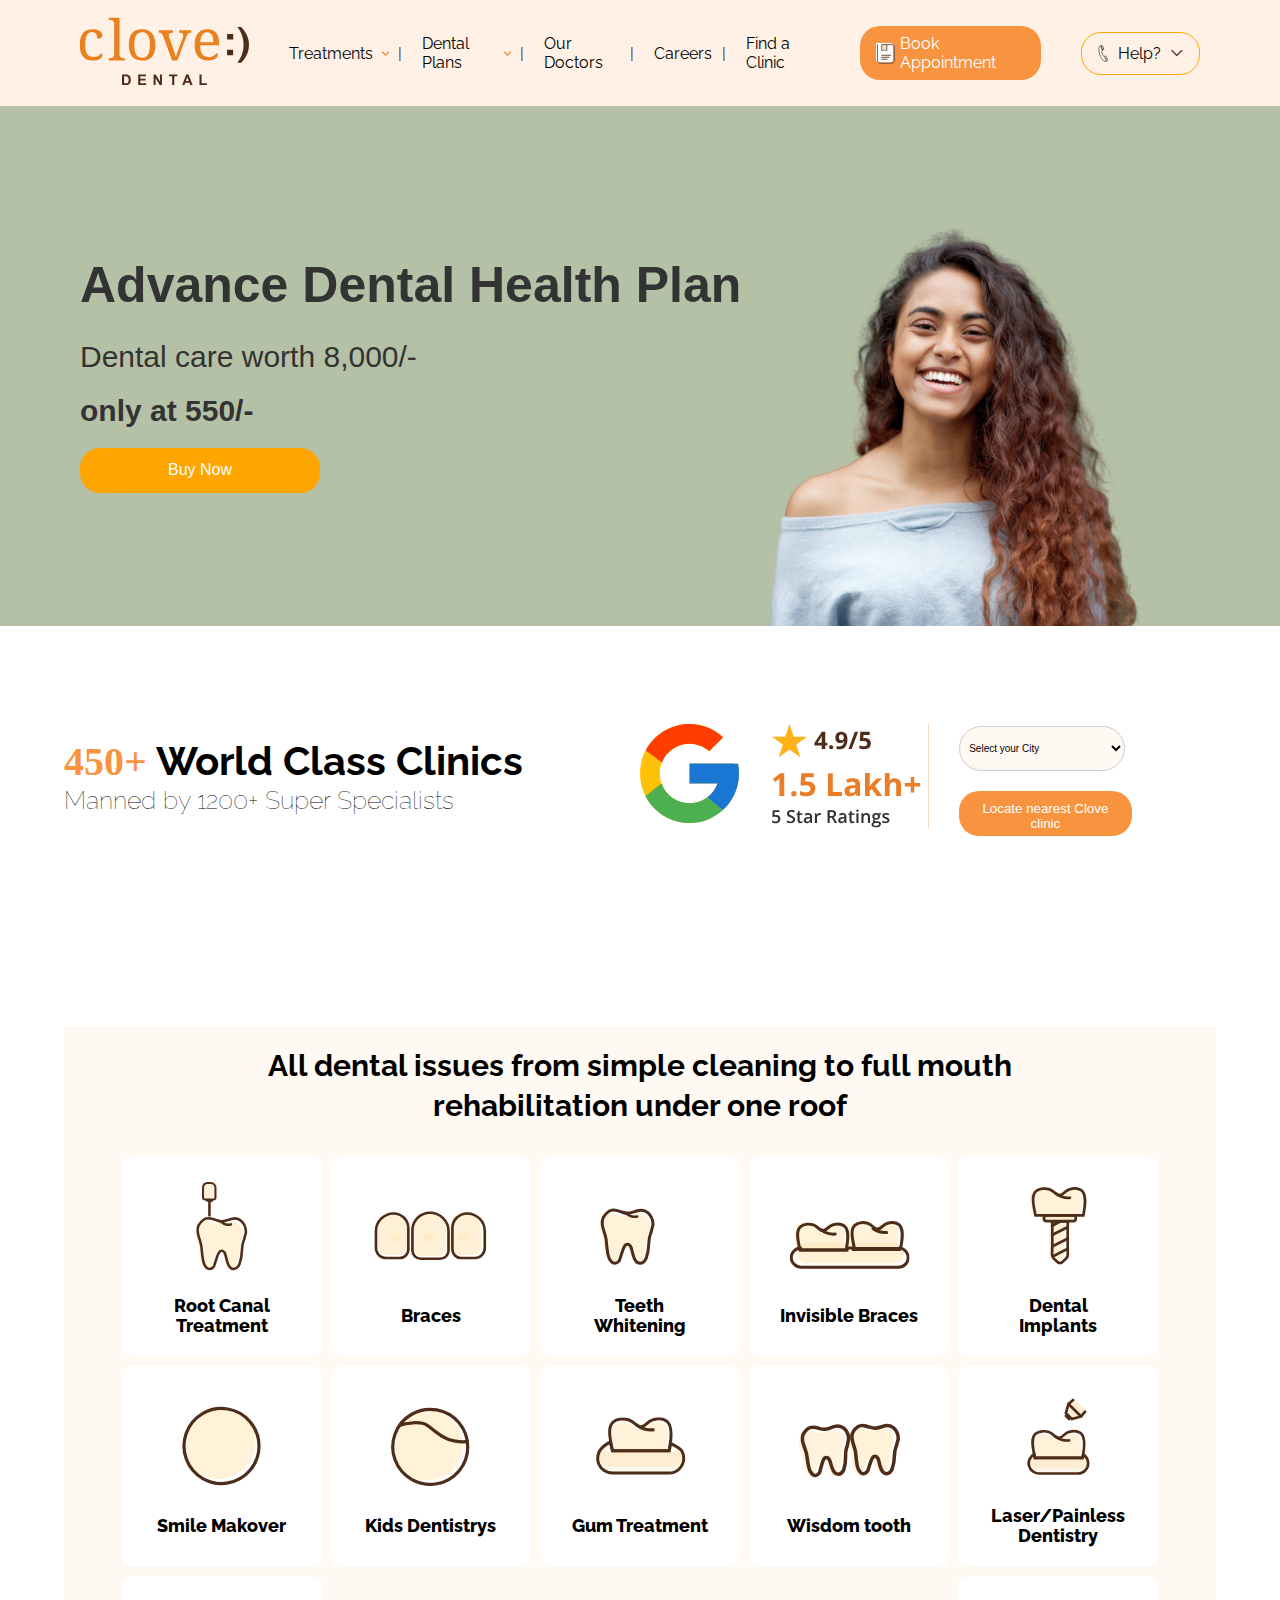
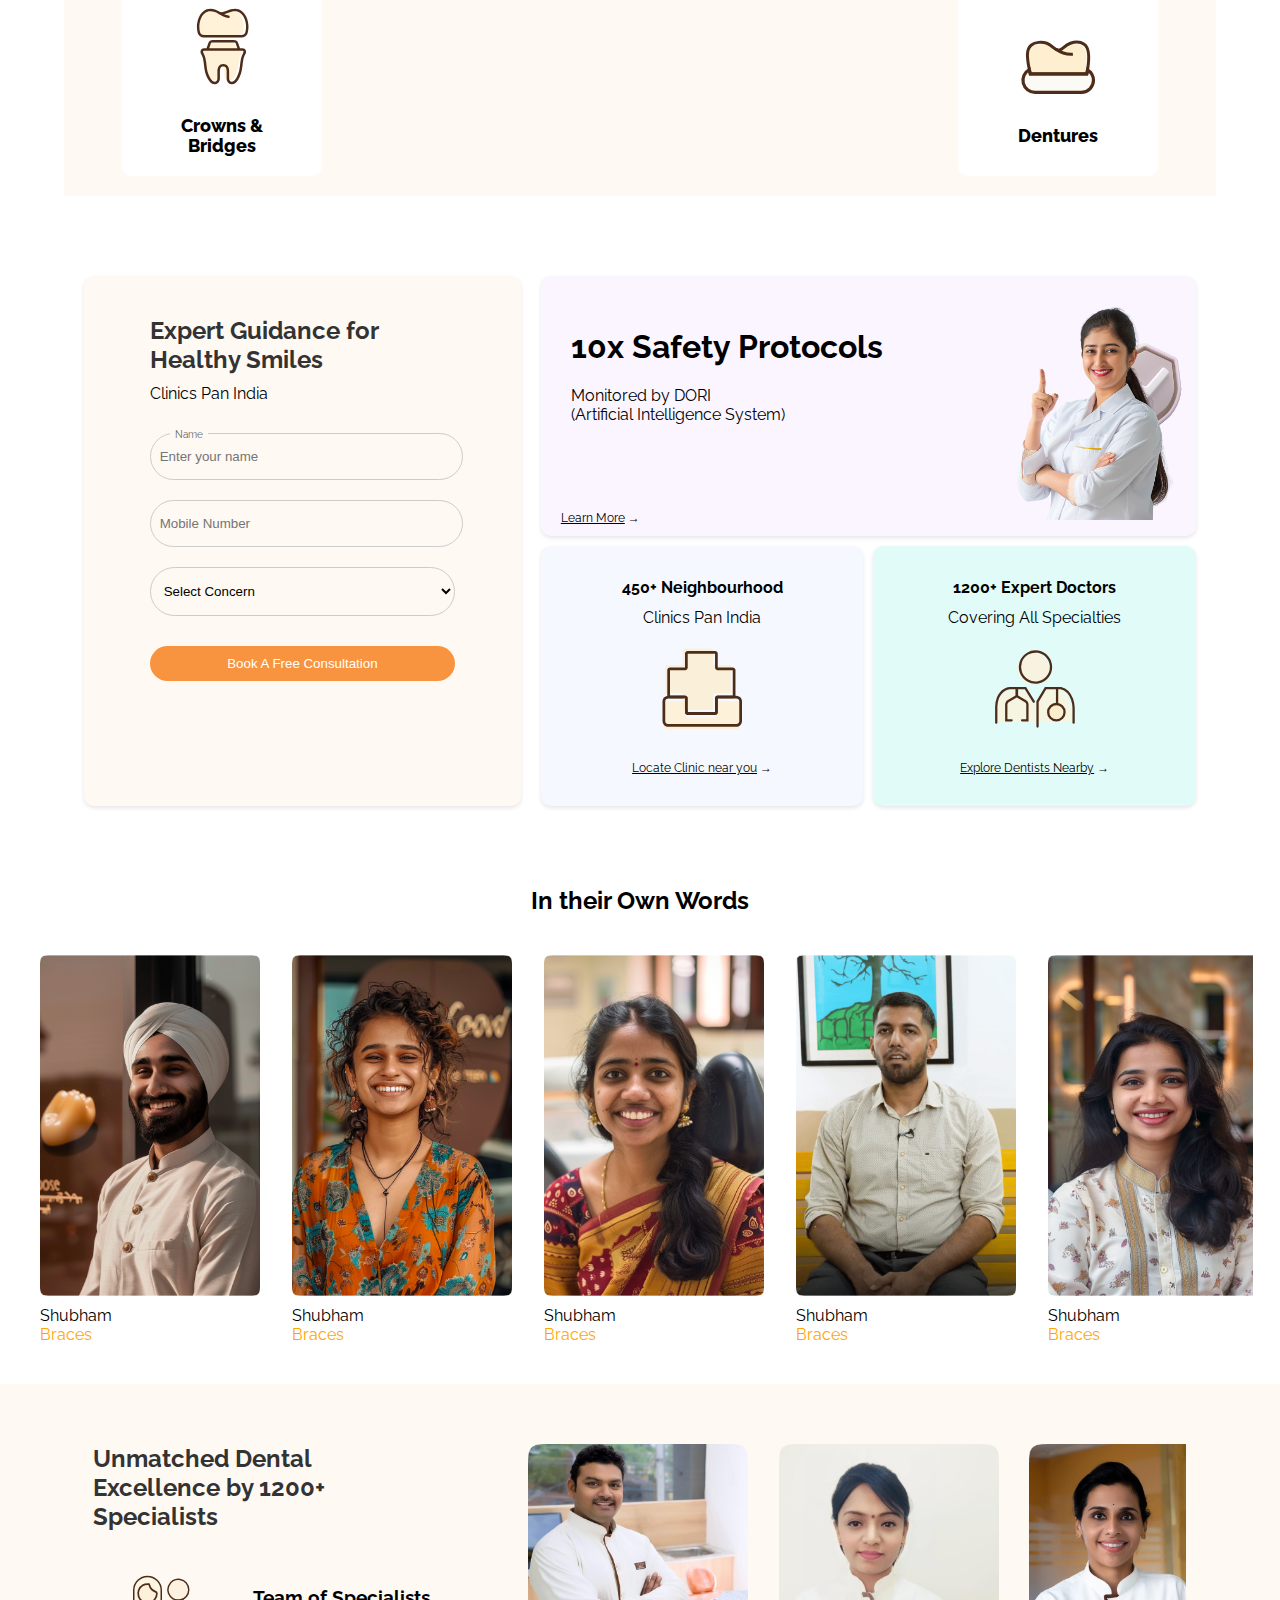
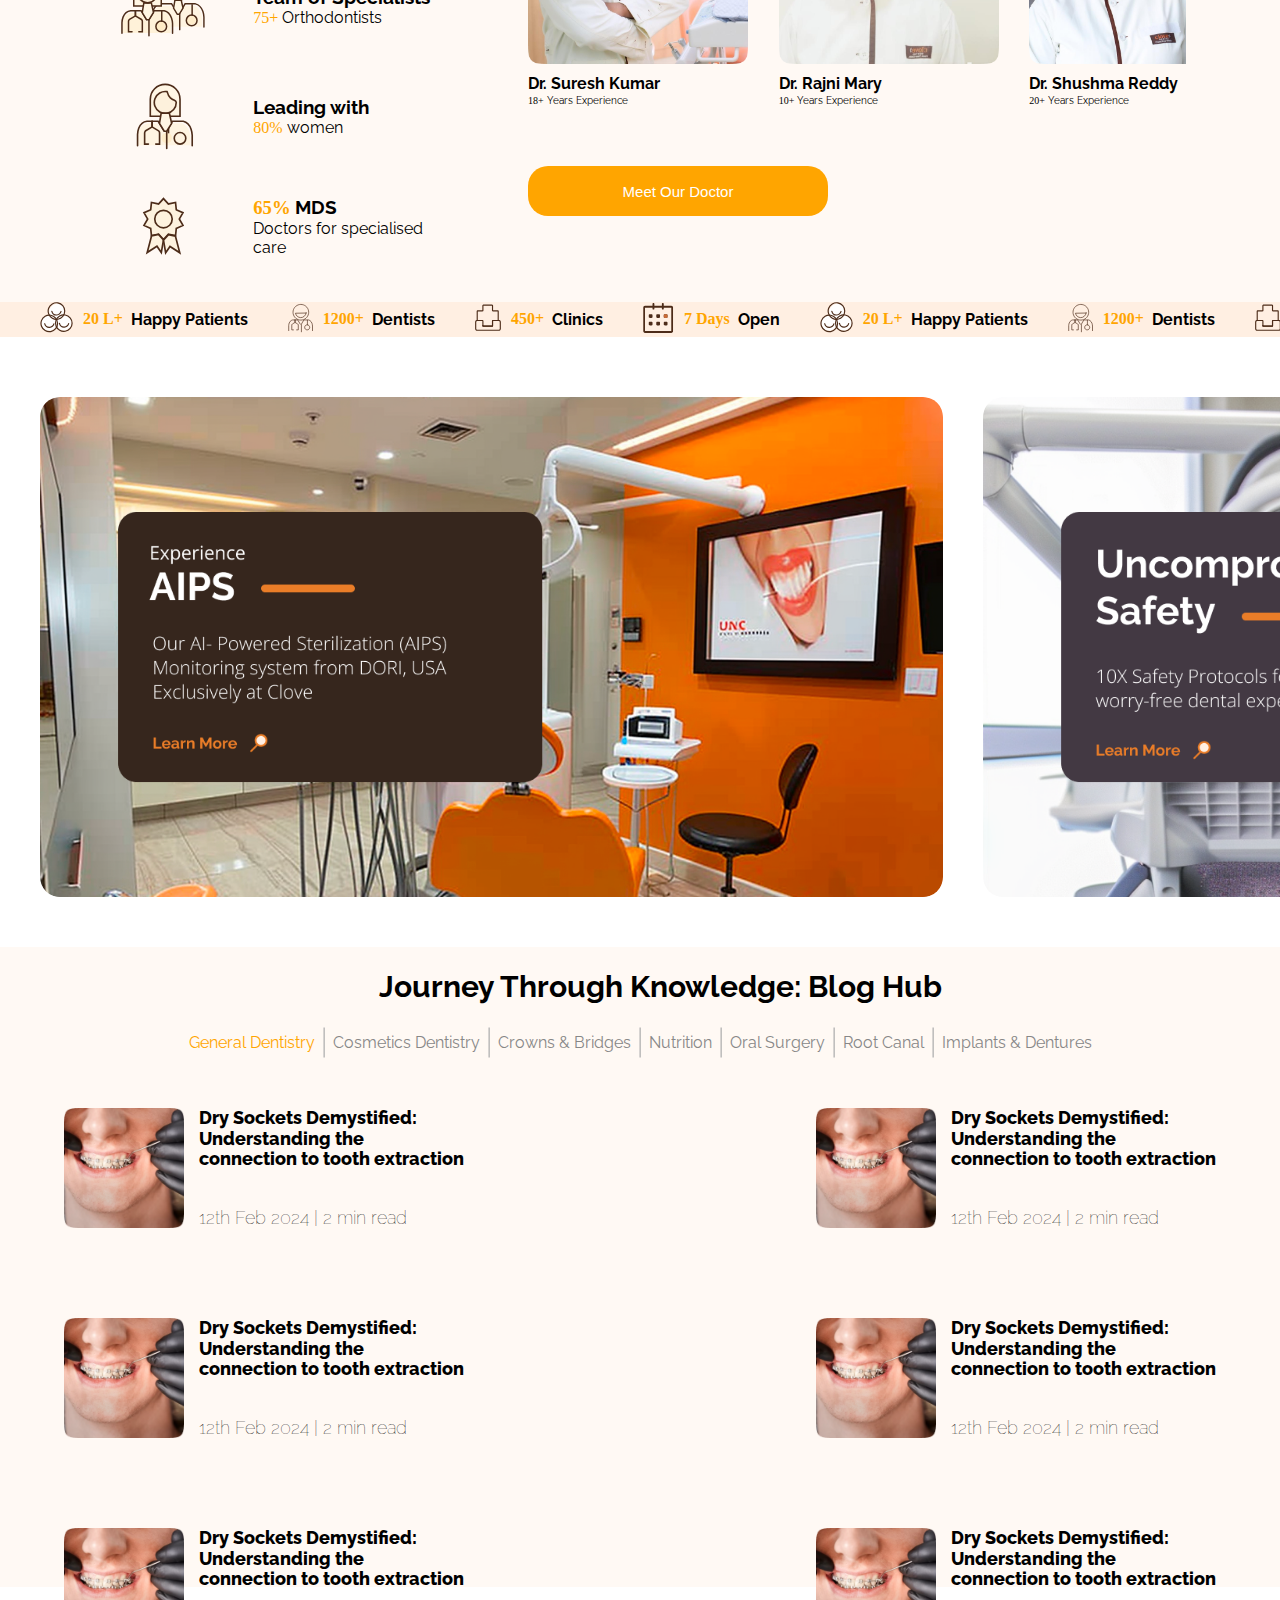
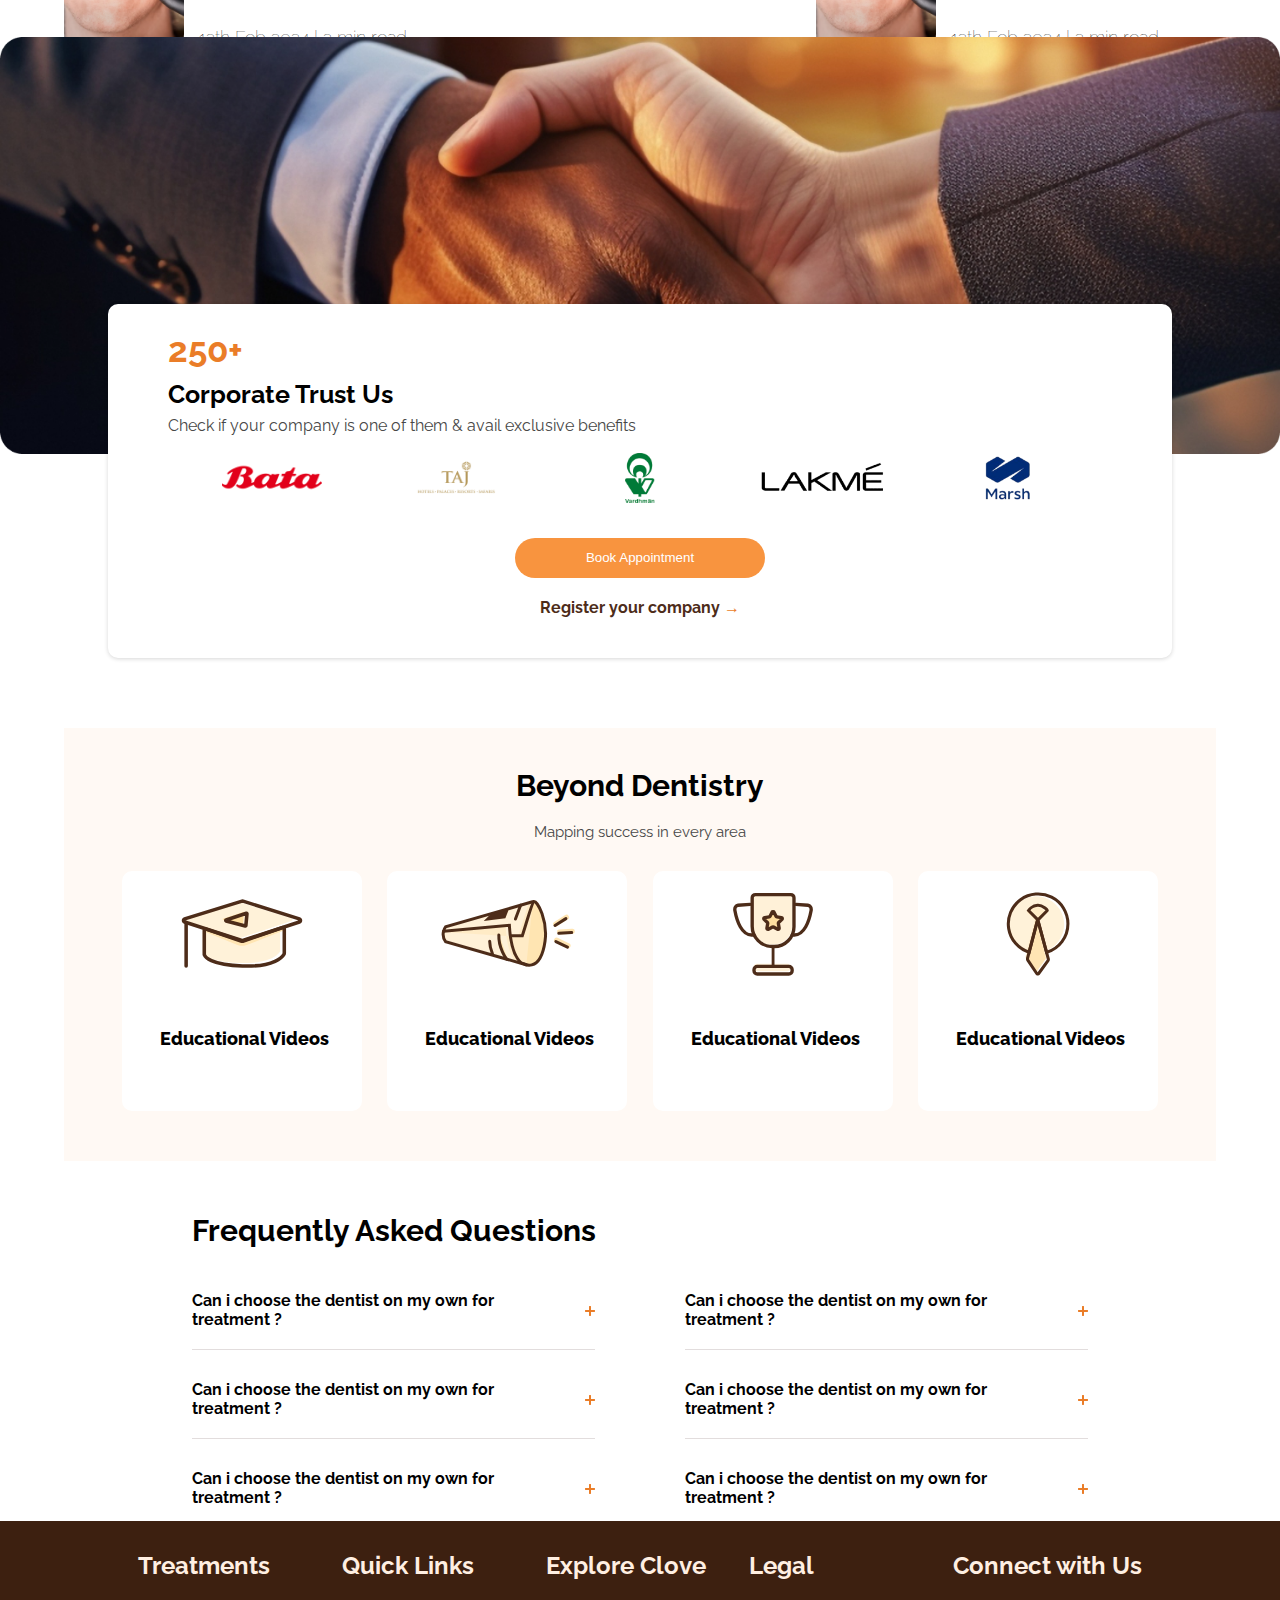
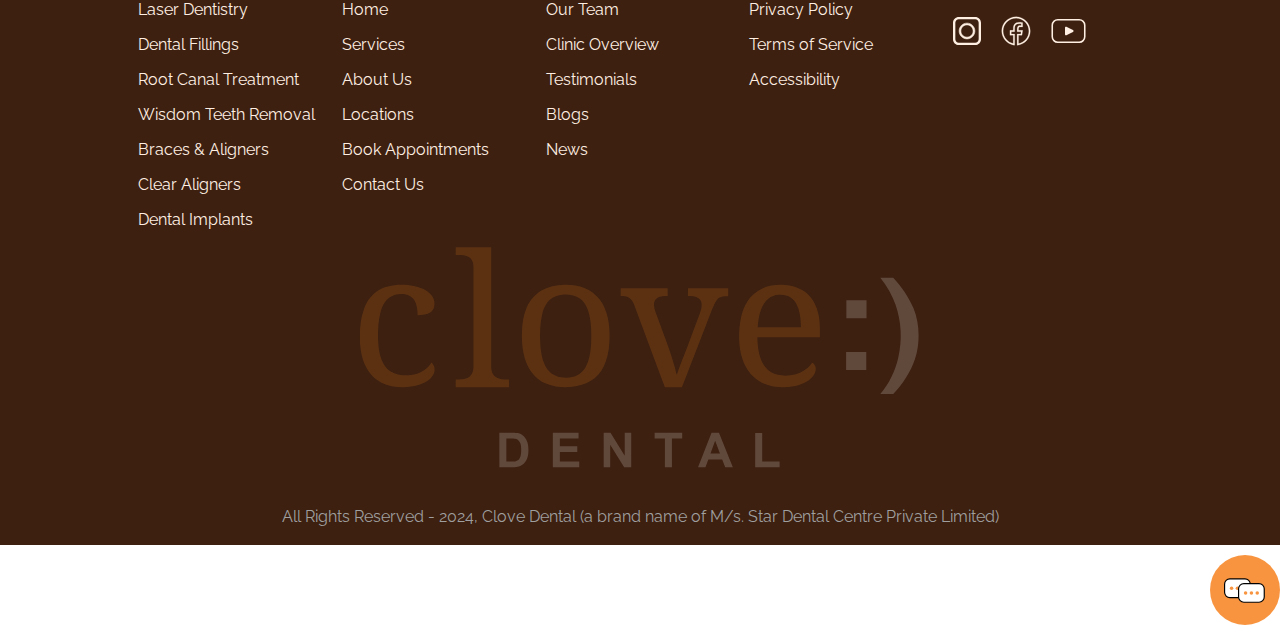
==== index.html @ 2ed53f44 "uploading files" ====
<!DOCTYPE html>
<html lang="en">

<head>
  <meta charset="UTF-8">
  <meta name="viewport" content="width=device-width, initial-scale=1.0">
  <link rel="stylesheet" href="styles.css">
  <link href='https://fonts.googleapis.com/css?family=Raleway' rel='stylesheet'>
  <title>Clove Dental</title>
</head>

<body>
  <nav class="navbar">
    <div class="logo"><svg width="169" height="80" viewBox="0 0 199 80" fill="none" xmlns="http://www.w3.org/2000/svg">
      <g clip-path="url(#clip0_1_3104)">
      <path d="M140.699 80.1629V67.7656H143.198V78.0569H149.413V80.1629H140.699Z" fill="#4D2C19"/>
      <path d="M132.725 80.1637H130.005L128.925 77.3244H123.977L122.956 80.1637H120.305L125.125 67.6641H127.768L132.725 80.1637ZM128.122 75.2184L126.417 70.58L124.745 75.2184H128.122Z" fill="#4D2C19"/>
      <path d="M108.493 80.1637V69.7786H104.82V67.6641H114.656V69.7786H110.992V80.1637H108.493Z" fill="#4D2C19"/>
      <path d="M86.668 80.1637V67.6641H89.0996L94.1655 76.0113V67.6641H96.4879V80.1637H93.9804L88.9904 72.0125V80.1637H86.668Z" fill="#4D2C19"/>
      <path d="M68.5312 80.1637V67.6641H77.709V69.7786H71.0304V72.5496H77.2446V74.6556H71.0304V78.0577H77.9454V80.1637H68.5312Z" fill="#4D2C19"/>
      <path d="M49.457 67.6641H54.0248C55.0549 67.6641 55.84 67.7436 56.3804 67.9028C57.1066 68.1188 57.7286 68.5025 58.2464 69.0539C58.7643 69.6052 59.1583 70.2817 59.4285 71.0831C59.6986 71.8789 59.8337 72.8623 59.8337 74.0332C59.8337 75.0621 59.7071 75.9489 59.4537 76.6935C59.1442 77.6029 58.7023 78.3391 58.1282 78.9018C57.6948 79.3281 57.1094 79.6606 56.372 79.8993C55.8204 80.0756 55.083 80.1637 54.1598 80.1637H49.457V67.6641ZM51.9562 69.7786V78.0577H53.8221C54.5201 78.0577 55.0239 78.0179 55.3335 77.9383C55.7387 77.836 56.0736 77.6626 56.3382 77.4182C56.6084 77.1738 56.828 76.773 56.9968 76.216C57.1657 75.6533 57.2501 74.8887 57.2501 73.9224C57.2501 72.9561 57.1657 72.2143 56.9968 71.697C56.828 71.1798 56.5916 70.7761 56.2875 70.4863C55.9836 70.1964 55.5981 70.0002 55.1308 69.8979C54.7818 69.8183 54.098 69.7786 53.0791 69.7786H51.9562Z" fill="#4D2C19"/>
      <path d="M5.58202 16.9254C8.03069 15.0886 11.3068 14.4271 14.437 14.3901C17.451 14.3901 20.5811 14.8871 23.1459 16.3847C24.6847 17.3015 26.0288 18.6984 26.246 20.4009C26.4295 21.7676 26.2235 23.3827 24.9543 24.3062C23.6363 25.1927 21.9028 25.3337 20.3041 25.3438C20.2815 23.4868 20.1243 21.5325 19.1022 19.8737C18.4282 18.7689 17.1851 17.9429 15.7849 17.775C13.8716 17.5298 11.7824 17.8522 10.2322 18.9368C8.50617 20.2263 7.64505 22.1873 7.11338 24.0913C6.26346 27.2477 6.15862 30.5184 6.18483 33.7521C6.24099 36.3176 6.50309 38.9166 7.43164 41.3613C8.06437 42.9999 9.07905 44.5983 10.7003 45.599C12.7745 46.9085 15.4479 47.157 17.9078 46.9019C20.9892 46.5762 23.8235 44.82 25.2463 42.3485C26.4145 43.3693 26.6241 45.0181 26.0888 46.3512C25.5383 47.7783 24.269 48.8797 22.8463 49.6353C20.626 50.7971 18.0313 51.2572 15.4816 51.2974C12.6921 51.3613 9.83915 50.8844 7.39045 49.652C4.86314 48.366 2.97983 46.2303 1.83038 43.8629C0.115557 40.4008 -0.315018 36.5594 -0.296297 32.8085C-0.270088 29.5614 0.0144652 26.2672 1.16392 23.1678C2.02133 20.8039 3.41416 18.5238 5.58951 16.9321L5.58202 16.9254Z" fill="#E9811F"/>
      <path d="M33.9087 3.63195C33.8825 2.69508 33.8638 1.75822 33.9162 0.824707C38.1284 0.865002 42.3405 0.811274 46.5564 0.854927C46.5378 14.9214 46.5564 28.9879 46.5489 43.0577C46.5415 44.3707 46.5378 45.7944 47.3802 46.9328C47.983 47.7958 49.0912 48.2659 50.1883 48.3935C51.0756 48.5111 51.9742 48.5312 52.8691 48.4976C52.929 49.4311 52.8841 50.368 52.8916 51.3014C46.5826 51.2982 40.27 51.3149 33.9611 51.2914L33.8975 51.2377C33.8675 50.331 33.8975 49.4177 33.89 48.5077C35.4663 48.4908 37.2148 48.5849 38.5627 47.7185C39.8769 46.8354 40.2438 45.2639 40.2363 43.8703C40.2363 31.9127 40.2363 19.955 40.2363 8.00066C40.2513 6.68434 39.8544 5.21691 38.6076 4.40093C37.2485 3.53794 35.4887 3.63531 33.905 3.63195H33.9087Z" fill="#E9811F"/>
      <path d="M71.6051 14.4417C74.4282 14.2638 77.3523 14.5223 79.947 15.5902C82.1149 16.4598 83.9498 17.9239 85.2598 19.6936C86.7575 21.695 87.6373 24.0153 88.1543 26.3659C88.7872 29.3242 88.8689 32.3564 88.693 35.3585C88.4987 38.2395 87.9708 41.1509 86.6791 43.8138C85.691 45.8621 84.1441 47.719 82.0961 49.0086C79.947 50.382 77.3299 51.0703 74.7165 51.2416C71.8596 51.4397 68.9055 51.161 66.2883 50.0663C63.9857 49.1294 62.0687 47.5142 60.747 45.5935C59.3916 43.6358 58.5792 41.4129 58.0962 39.163C57.5457 36.5404 57.4297 33.8641 57.5196 31.2013C57.6394 28.4176 58.0251 25.6136 59.0584 22.9709C59.9346 20.748 61.3424 18.6358 63.4166 17.1483C65.708 15.4458 68.6697 14.623 71.6088 14.4417H71.6051ZM71.927 17.9441C70.3582 18.0817 68.8194 18.6459 67.6774 19.6365C65.9851 21.0804 65.1876 23.1388 64.6971 25.1402C63.9408 28.5015 63.8996 31.9569 64.0344 35.3685C64.2029 38.0918 64.4986 40.8822 65.723 43.4108C66.5317 45.1099 67.9508 46.668 69.9164 47.3463C71.781 47.981 73.8852 48.0113 75.8023 47.5344C77.8315 47.0273 79.4191 45.5734 80.3027 43.8944C81.7217 41.2483 82.0213 38.2664 82.201 35.3718C82.3396 31.9266 82.2909 28.4411 81.5158 25.0529C80.9917 22.9374 80.0931 20.7446 78.1685 19.3309C76.4463 18.0549 74.0949 17.746 71.9308 17.9441H71.927Z" fill="#E9811F"/>
      <path d="M143.419 15.6064C145.834 14.5486 148.59 14.2597 151.252 14.4411C154.146 14.6292 157.033 15.6231 159.107 17.4767C161.346 19.4445 162.585 22.1409 163.211 24.8541C163.874 27.6278 163.78 30.4787 163.765 33.2994C156.336 33.2927 148.912 33.3195 141.487 33.2859C141.435 34.8037 141.607 36.3249 141.828 37.8293C142.221 40.1161 142.914 42.4532 144.509 44.3236C145.553 45.566 147.073 46.4693 148.762 46.8353C151.877 47.517 155.318 46.9898 157.962 45.3477C159.178 44.6023 160.268 43.6553 160.998 42.5002C161.578 42.7117 161.904 43.2523 162.125 43.7493C162.623 45.0891 161.979 46.5297 161.062 47.5975C159.444 49.4243 156.951 50.425 154.476 50.9589C150.986 51.5801 147.219 51.4424 143.962 50.0724C141.461 49.0482 139.417 47.2517 138.042 45.1362C135.916 41.8689 135.134 38.0408 134.994 34.3001C134.92 31.6037 135.066 28.887 135.627 26.2309C136.081 24.1322 136.807 22.057 138.024 20.2067C139.297 18.2692 141.147 16.6003 143.419 15.6164V15.6064ZM145.381 19.3773C144.082 20.4317 143.303 21.8891 142.764 23.3599C142.027 25.4149 141.719 27.5741 141.585 29.7232C146.726 29.7232 151.866 29.7467 157.003 29.7098C156.973 27.4901 156.82 25.2504 156.157 23.1013C155.674 21.5734 154.899 20.0288 153.465 19.0281C152.252 18.1349 150.612 17.8763 149.081 17.9838C147.721 18.0644 146.381 18.5445 145.377 19.3773H145.381Z" fill="#E9811F"/>
      <path d="M92.7388 15.6729C98.3175 15.6761 103.896 15.6729 109.476 15.6729C109.49 16.5996 109.461 17.523 109.494 18.4499C108.258 18.4901 106.911 18.423 105.84 19.0811C104.87 19.652 104.574 20.7702 104.608 21.7507C104.631 23.0603 105.222 24.286 105.637 25.5251C106.847 28.8494 108.045 32.1738 109.255 35.4982C110.041 37.6204 110.753 39.7628 111.392 41.9219C111.857 43.4935 112.344 45.0684 112.632 46.6768C112.676 46.6634 112.774 46.6432 112.819 46.6298C113.849 43.3188 115.238 40.1086 116.443 36.8515C117.911 32.9092 119.375 28.9636 120.843 25.0247C121.348 23.7655 121.752 22.4223 121.573 21.0758C121.471 20.3068 121.068 19.5244 120.311 19.108C119.237 18.4867 117.918 18.4969 116.694 18.4431C116.739 17.5197 116.698 16.5962 116.717 15.6729C121.506 15.6829 126.29 15.6729 131.075 15.6762C131.06 16.6097 131.102 17.5465 131.053 18.4801C130.009 18.47 128.855 18.4196 127.953 18.9704C127.084 19.5411 126.597 20.4377 126.167 21.2974C125.268 23.1711 124.613 25.1322 123.853 27.0529C122.026 31.838 120.191 36.6231 118.364 41.4082C117.083 44.7057 115.87 48.0233 114.553 51.3075C112.53 51.2806 110.509 51.2974 108.484 51.3007C104.818 41.4585 101.239 31.5862 97.5954 21.7373C97.1835 20.7534 96.704 19.7057 95.7158 19.0745C94.8544 18.5203 93.7462 18.4835 92.728 18.4666C92.713 17.5365 92.7055 16.603 92.7355 15.6729H92.7388Z" fill="#E9811F"/>
      <path d="M185.316 11.8154C186.847 11.8188 188.379 11.8188 189.91 11.8154C192.943 15.123 195.478 18.8302 197.155 22.8497C198.405 25.9458 198.948 29.2499 198.967 32.5374C199.004 35.4253 198.592 38.3165 197.682 41.0901C196.177 45.7745 193.306 50.0156 189.899 53.7798C188.371 53.7698 186.839 53.7698 185.312 53.7798C188.51 49.9014 190.633 45.3614 191.711 40.6435C193.156 34.391 192.853 27.8094 190.786 21.698C189.603 18.1587 187.757 14.794 185.312 11.8154H185.316Z" fill="#4D2C19"/>
      <path d="M173.211 19.9585C175.607 19.9585 178.004 19.9585 180.4 19.9585C180.4 22.1244 180.4 24.2869 180.4 26.4528C178 26.4528 175.604 26.4528 173.207 26.4528C173.207 24.2903 173.207 22.1244 173.207 19.9619L173.211 19.9585Z" fill="#4D2C19"/>
      <path d="M173.131 38.6025C175.528 38.6025 177.924 38.6125 180.32 38.5991C180.32 40.765 180.32 42.9309 180.32 45.0967C177.924 45.0967 175.528 45.0967 173.131 45.0967C173.128 42.9309 173.128 40.7684 173.131 38.6025Z" fill="#4D2C19"/>
      </g>
      <defs>
      <clipPath id="clip0_1_3104">
      <rect width="199" height="80" fill="white"/>
      </clipPath>
      </defs>
      </svg>
      </div>
    <ul class="menu">
      <span style="display:flex;flex-direction:row;align-items:center;">
        <li>Treatments</li>
        <span style="display:flex;flex-direction:row;align-items:center;padding-left:5px;color:#F6841F;"><svg
            width="15px" color="#F6841F" ; height="15px" focusable="false" xmlns="http://www.w3.org/2000/svg"
            viewBox="0 0 24 24">
            <path fill="#F6841F" d="M7.41 8.59L12 13.17l4.59-4.58L18 10l-6 6-6-6 1.41-1.41z"></path>
          </svg></span>
        <span style="display:flex;flex-direction:row;align-items:center;padding-left:5px;color:#4D2C19"> | </span>
      </span>
      <span style="display:flex;flex-direction:row;align-items:center;">
        <li>Dental Plans</li>
        <span style="display:flex;flex-direction:row;align-items:center;padding-left:5px;color:#F6841F;"><svg
            width="15px" color="#F6841F" ; height="15px" focusable="false" xmlns="http://www.w3.org/2000/svg"
            viewBox="0 0 24 24">
            <path fill="#F6841F" d="M7.41 8.59L12 13.17l4.59-4.58L18 10l-6 6-6-6 1.41-1.41z"></path>
          </svg></span>
        <span style="display:flex;flex-direction:row;align-items:center;padding-left:5px;color:#4D2C19"> | </span>
      </span>

      <span style="display:flex;flex-direction:row;align-items:center;">
        <li>Our Doctors</li>
        <span style="display:flex;flex-direction:row;align-items:center;padding-left:5px;color:#F6841F;"></span>
        <span style="display:flex;flex-direction:row;align-items:center;padding-left:5px;color:#4D2C19"> | </span>
      </span>

      <span style="display:flex;flex-direction:row;align-items:center;">
        <li>Careers</li>
        <span style="display:flex;flex-direction:row;align-items:center;padding-left:5px;color:#F6841F;"></span>
        <span style="display:flex;flex-direction:row;align-items:center;padding-left:5px;color:#4D2C19"> | </span>
      </span>

      <span style="display:flex;flex-direction:row;align-items:center;">
        <li>Find a Clinic</li>
        
        
      </span>

    </ul>
    <ul style="">
      <li class="appointment-btn" style="border-radius:20px;display:flex;  align-items: center;
      justify-content: space-between;gap:5px;">
        
          <svg width="21" height="25" viewBox="0 0 31 35" fill="none" xmlns="http://www.w3.org/2000/svg">
            <path d="M0 0.5V27.6462C0 28.7654 0.449214 29.8388 1.24882 30.6302C2.04842 31.4215 3.1329 31.8661 4.26371 31.8661H23.7007C24.8315 31.8661 25.916 31.4215 26.7156 30.6302C27.5152 29.8388 27.9644 28.7654 27.9644 27.6462V4.7199C27.9644 3.60072 27.5152 2.52735 26.7156 1.73597C25.916 0.944582 24.8315 0.5 23.7007 0.5H6.54136" fill="white"/>
            <path opacity="0.5" d="M17.3692 11.6024L13.4961 9.78654L9.62305 11.6024V1.91846H17.3692V11.6024Z" fill="#FFCC66"/>
            <path d="M16.9375 13.0262L13.7906 11.5505C13.7153 11.5156 13.6331 11.4974 13.5499 11.4974C13.4667 11.4974 13.3846 11.5156 13.3092 11.5505L10.1623 13.0262C10.0784 13.0669 9.98532 13.0857 9.89195 13.081C9.79858 13.0762 9.70798 13.0479 9.62869 12.9989C9.54941 12.9499 9.48406 12.8816 9.43882 12.8007C9.39358 12.7197 9.36993 12.6286 9.37012 12.5361V3.50007C9.37012 3.35566 9.42808 3.21714 9.53125 3.11502C9.63443 3.01291 9.77436 2.95557 9.92027 2.95557H17.1741C17.32 2.95557 17.4599 3.01291 17.5631 3.11502C17.6663 3.21714 17.7242 3.35566 17.7242 3.50007V12.5361C17.724 12.6279 17.7003 12.7181 17.6553 12.7984C17.6104 12.8787 17.5456 12.9465 17.4671 12.9954C17.3886 13.0443 17.2989 13.0728 17.2063 13.0781C17.1137 13.0835 17.0213 13.0656 16.9375 13.0262Z" stroke="#494949" stroke-width="1.375" stroke-miterlimit="10"/>
            <path d="M2.52246 2.94746V29.3886C2.52756 30.4834 2.97172 31.5315 3.75732 32.3024C4.54291 33.0733 5.60564 33.5039 6.7119 33.4995H25.8106C26.9168 33.5039 27.9796 33.0733 28.7652 32.3024C29.5508 31.5315 29.9949 30.4834 30 29.3886V7.0639C29.9975 6.52189 29.8871 5.98569 29.6752 5.48589C29.4633 4.9861 29.154 4.53248 28.765 4.15099C28.376 3.7695 27.9148 3.46759 27.4079 3.26248C26.901 3.05738 26.3582 2.95312 25.8106 2.95563L16.4964 2.87939" stroke="#494949" stroke-width="1.375" stroke-miterlimit="10" stroke-linecap="round"/>
            <path d="M9.62305 20.4072H23.9079" stroke="#4D2C19" stroke-width="1.375" stroke-miterlimit="10" stroke-linecap="round"/>
            <path d="M9.62305 23.6743H21.4734" stroke="#4D2C19" stroke-width="1.375" stroke-miterlimit="10" stroke-linecap="round"/>
            <path d="M9.62305 26.9414H18.1725" stroke="#4D2C19" stroke-width="1.375" stroke-miterlimit="10" stroke-linecap="round"/>
            </svg>
            
        
       <span> Book Appointment</span></li>
      
    </ul>

    <ul >
      <li class="" style="border:1px solid orange;border-radius:20px;display: flex;padding: 8px 16px;align-items: center;
      justify-content: space-between;gap:10px;">
        
        <svg width="10" height="25" viewBox="0 0 20 35" fill="none" xmlns="http://www.w3.org/2000/svg">
          <path opacity="0.5" d="M10.0493 10.6934L9.20713 10.9868L5.52441 1.94293L5.95577 1.79327C6.31256 1.66696 6.6908 1.61233 7.06876 1.63251C7.44671 1.65268 7.81696 1.74726 8.15828 1.91083C8.49961 2.0744 8.80528 2.30373 9.05778 2.58569C9.31028 2.86765 9.50463 3.19669 9.62969 3.55392L11.2583 8.16389C11.4323 8.65969 11.4027 9.20421 11.1761 9.67828C10.9495 10.1523 10.5444 10.5174 10.0493 10.6934Z" fill="#FF9C4F"/>
          <path opacity="0.5" d="M17.2183 31.9147L16.379 32.2082L12.6963 23.1614L13.1276 23.0088C13.4845 22.8829 13.8626 22.8285 14.2405 22.8489C14.6183 22.8693 14.9884 22.9639 15.3296 23.1274C15.6709 23.2909 15.9765 23.5201 16.2291 23.8019C16.4816 24.0836 16.6762 24.4124 16.8016 24.7694L18.4361 29.3823C18.5224 29.6286 18.5594 29.8894 18.545 30.15C18.5305 30.4105 18.4649 30.6656 18.3518 30.9008C18.2387 31.136 18.0804 31.3466 17.8859 31.5205C17.6914 31.6945 17.4645 31.8285 17.2183 31.9147Z" fill="#FF9C4F"/>
          <path d="M8.32962 9.54575L7.48743 9.83919C6.7669 10.0931 6.17668 10.6227 5.84652 11.3116C5.51636 12.0006 5.47329 12.7924 5.72677 13.5131L8.03911 20.0598C8.16482 20.4169 8.35966 20.7457 8.61251 21.0275C8.86536 21.3093 9.17125 21.5385 9.51271 21.702C9.85417 21.8655 10.2245 21.9601 10.6026 21.9804C10.9806 22.0008 11.3589 21.9464 11.716 21.8204L12.5758 21.527C12.8193 21.441 13.0774 21.4038 13.3353 21.4176C13.5932 21.4314 13.8459 21.4958 14.0789 21.6073C14.3119 21.7187 14.5206 21.875 14.6932 22.0672C14.8658 22.2593 14.9988 22.4836 15.0847 22.7272L17.1858 28.6752C17.2718 28.9178 17.3091 29.1749 17.2956 29.4319C17.2821 29.6889 17.2181 29.9408 17.1071 30.173C16.9962 30.4052 16.8406 30.6133 16.6491 30.7853C16.4577 30.9573 16.2342 31.0898 15.9914 31.1754L13.1186 32.1907C12.6264 32.3667 12.0954 32.4051 11.583 32.3016C11.0705 32.1982 10.596 31.9569 10.2106 31.6038C6.41296 28.1027 3.52863 23.7265 1.80866 18.8561C0.0886839 13.9857 -0.414775 8.76871 0.34208 3.65928C0.41966 3.14251 0.636579 2.65664 0.969535 2.25389C1.30249 1.85114 1.7389 1.54676 2.23186 1.37339L4.23607 0.663243C4.95675 0.409768 5.7486 0.452834 6.43753 0.782991C7.12646 1.11315 7.65609 1.70337 7.91 2.4239L9.53861 7.03386C9.70637 7.52746 9.6737 8.06718 9.4476 8.53693C9.22151 9.00668 8.82005 9.36894 8.32962 9.54575Z" fill="white"/>
          <path d="M10.0493 10.6934L9.20713 10.9868L5.52441 1.94293L5.95577 1.79327C6.31256 1.66696 6.6908 1.61233 7.06876 1.63251C7.44671 1.65268 7.81696 1.74726 8.15828 1.91083C8.49961 2.0744 8.80528 2.30373 9.05778 2.58569C9.31028 2.86765 9.50463 3.19669 9.62969 3.55392L11.2583 8.16389C11.4323 8.65969 11.4027 9.20421 11.1761 9.67828C10.9495 10.1523 10.5444 10.5174 10.0493 10.6934Z" stroke="#4D2C19" stroke-width="1.46722" stroke-miterlimit="10"/>
          <path d="M17.7143 32.317L14.8415 33.3323C14.3498 33.5084 13.8192 33.5469 13.3073 33.4434C12.7953 33.34 12.3213 33.0986 11.9364 32.7455C8.13559 29.2467 5.24886 24.8709 3.52817 19.9999C1.80748 15.1289 1.30514 9.91076 2.06498 4.80096C2.14194 4.28396 2.35862 3.79782 2.69167 3.39496C3.02471 2.99211 3.46146 2.68784 3.95476 2.51503L5.52762 1.95752L9.2074 11.0073C8.85016 11.1323 8.52114 11.3267 8.23918 11.5792C7.95722 11.8317 7.72787 12.1374 7.5643 12.4787C7.40073 12.82 7.30614 13.1902 7.28597 13.5682C7.2658 13.9461 7.32042 14.3244 7.44673 14.6812L9.75908 21.2279C9.88414 21.5851 10.0785 21.9141 10.331 22.1961C10.5835 22.478 10.8892 22.7074 11.2305 22.8709C11.5718 23.0345 11.9421 23.1291 12.32 23.1493C12.698 23.1695 13.0762 23.1148 13.433 22.9885L14.2928 22.6951C14.5365 22.6091 14.7948 22.5721 15.0529 22.5861C15.3109 22.6 15.5637 22.6647 15.7967 22.7765C16.0297 22.8882 16.2384 23.0448 16.4109 23.2373C16.5833 23.4298 16.7162 23.6544 16.8017 23.8982L18.9028 29.8433C19.0679 30.3291 19.0359 30.8603 18.8137 31.3228C18.5915 31.7854 18.1968 32.1423 17.7143 32.317Z" stroke="#4D2C19" stroke-width="1.46722" stroke-miterlimit="10"/>
          <path d="M12.9863 23.4785L16.8216 32.6251" stroke="#4D2C19" stroke-width="1.46722" stroke-miterlimit="10"/>
          </svg>
          
            
        
       <span> Help?</span>

       <svg width="12" height="12" viewBox="0 0 22 12" fill="none" xmlns="http://www.w3.org/2000/svg">
        <path d="M10.7065 11.7499L10.7065 11.7498L10.7006 11.7499C10.349 11.754 10.0109 11.6236 9.75838 11.3883L0.653741 2.48146L0.653744 2.48145L0.652682 2.48043C0.527607 2.35951 0.428495 2.21606 0.3607 2.05843C0.292911 1.90082 0.257679 1.73195 0.256851 1.5614C0.256023 1.39085 0.289613 1.22166 0.355861 1.06345C0.422116 0.905222 0.519819 0.76088 0.643698 0.638825C0.767589 0.516758 0.91523 0.419388 1.07835 0.35256C1.24147 0.285729 1.41669 0.250835 1.59395 0.250015C1.77122 0.249195 1.94678 0.282467 2.11056 0.347792C2.27409 0.413017 2.42249 0.50884 2.54746 0.629519C2.54765 0.629698 2.54783 0.629878 2.54802 0.630057L10.5286 8.44677L10.7035 8.61811L10.8785 8.44677L18.8555 0.633486C19.1092 0.410893 19.4416 0.290454 19.7849 0.298568C20.1302 0.30673 20.458 0.444285 20.7005 0.680985L20.8741 0.503137L20.7005 0.680986C20.9428 0.917507 21.0816 1.23473 21.0898 1.56654C21.098 1.89653 20.9765 2.21805 20.7488 2.46502L11.6486 11.3884C11.3961 11.6236 11.058 11.754 10.7065 11.7499Z" fill="#4D2C19" stroke="#FFEFE2" stroke-width="0.5"/>
        </svg>
        
      </li>

    </ul>


  </nav>







  <!-- SLIDER -->

 
  
<div class="slider-container" style="position:relative;height:500px;padding:10px 80px;background:#B5C1A6">
  <div class="slider-text">
    <p style="font-size:50px;font-weight:bold;margin:0;line-height:1.8;">Advance Dental Health Plan</p>
    <p style="margin:0;font-size:30px;line-height:1.8;">Dental care worth 8,000/-</p>
    <p style="margin:0;font-weight: bold;font-size:30px;line-height:1.8;"> only at 550/-</p>
    <div style="margin-top:10px;" > <button class="slider-button" style="border-radius:20px; width:240px;height:45px;line-height:2.5;">Buy Now</button></div>
  </div>
  <div  class="slider-img" style="">
    <div class="img-body" style="">
    <img src="photos/slider01.png" style="width:100%;height:100%;object-fit:contain;" />
      </div>
  </div>

</div>















<!-- LOCATION -->




  
<div class="parent-container-locate" >

  

  <div class="container-locate">

    <div class="item-locate" style=" border-radius: 0px;padding-bottom: 20px;">


      <div class="container-svg-locate"  >

        <div style="font-size:40px;font-weight:bold;"><span style="color:#F8943F;font-family: none;">450+</span>  World Class Clinics</div>
        <div style="font-size:25px;font-weight: 100;">Manned by 1200+ Super Specialists</div>



      </div>

    </div>


    <div class="item-locate" style="width:50%; border-radius: 0px;padding-bottom: 20px;">


      <div class="container-svg-locate01" style="border-right:1px solid #FADABE;" >

        <svg width="347" height="104" viewBox="0 0 347 104" fill="none" xmlns="http://www.w3.org/2000/svg">
          <path d="M98.0365 39.8065H94.0493V39.6011H49.4996V59.4007H77.4744C73.3931 70.9266 62.4265 79.2004 49.4996 79.2004C33.0979 79.2004 19.7999 65.9025 19.7999 49.5009C19.7999 33.0993 33.0979 19.8014 49.4996 19.8014C57.0706 19.8014 63.9585 22.6575 69.203 27.3228L83.204 13.3219C74.3633 5.0828 62.5379 0.00170898 49.4996 0.00170898C22.1635 0.00170898 0 22.165 0 49.5009C0 76.8368 22.1635 99.0001 49.4996 99.0001C76.8358 99.0001 98.9993 76.8368 98.9993 49.5009C98.9993 46.182 98.6577 42.9423 98.0365 39.8065Z" fill="#FFC107"/>
          <path d="M5.69873 26.4598L21.9618 38.3866C26.3624 27.4919 37.0196 19.7997 49.4911 19.7997C57.062 19.7997 63.9499 22.6558 69.1944 27.3211L83.1954 13.3202C74.3547 5.08109 62.5293 0 49.4911 0C30.4783 0 13.9899 10.7339 5.69873 26.4598Z" fill="#FF3D00"/>
          <path d="M49.4899 98.9997C62.2757 98.9997 73.8932 94.1067 82.677 86.1497L67.3568 73.1858C62.3871 76.9502 56.2095 79.2 49.4899 79.2C36.6151 79.2 25.6831 70.9905 21.5647 59.5339L5.42285 71.9706C13.615 88.0009 30.2519 98.9997 49.4899 98.9997Z" fill="#4CAF50"/>
          <path d="M98.0369 39.8036H94.0497V39.5981H49.5V59.3978H77.4747C75.5145 64.9343 71.953 69.7085 67.3595 73.1858L67.3669 73.1809L82.687 86.1447C81.603 87.1298 98.9996 74.2476 98.9996 49.498C98.9996 46.1791 98.6581 42.9393 98.0369 39.8036Z" fill="#1976D2"/>
          <g clip-path="url(#clip0_5049_21)">
          <path d="M149.5 -0.149902L153.654 12.6333H167.095L156.221 20.5337L160.374 33.3169L149.5 25.4165L138.626 33.3169L142.779 20.5337L131.905 12.6333H145.346L149.5 -0.149902Z" fill="#FFB217"/>
          <path d="M187.324 21.4492H185.262V25H181.723V21.4492H174.41V18.9297L181.922 7.86719H185.262V18.6367H187.324V21.4492ZM181.723 18.6367V15.7305C181.723 15.457 181.727 15.1328 181.734 14.7578C181.75 14.3828 181.766 14.0078 181.781 13.6328C181.797 13.2578 181.812 12.9258 181.828 12.6367C181.852 12.3398 181.867 12.1328 181.875 12.0156H181.781C181.633 12.3359 181.477 12.6484 181.312 12.9531C181.148 13.25 180.957 13.5625 180.738 13.8906L177.598 18.6367H181.723ZM189.105 23.3242C189.105 22.5898 189.305 22.0742 189.703 21.7773C190.109 21.4805 190.598 21.332 191.168 21.332C191.723 21.332 192.199 21.4805 192.598 21.7773C193.004 22.0742 193.207 22.5898 193.207 23.3242C193.207 24.0273 193.004 24.5352 192.598 24.8477C192.199 25.1602 191.723 25.3164 191.168 25.3164C190.598 25.3164 190.109 25.1602 189.703 24.8477C189.305 24.5352 189.105 24.0273 189.105 23.3242ZM207.445 15.1797C207.445 16.1641 207.371 17.1406 207.223 18.1094C207.082 19.0781 206.832 19.9922 206.473 20.8516C206.113 21.7031 205.609 22.4609 204.961 23.125C204.312 23.7812 203.488 24.2969 202.488 24.6719C201.488 25.0469 200.277 25.2344 198.855 25.2344C198.52 25.2344 198.125 25.2188 197.672 25.1875C197.219 25.1641 196.844 25.125 196.547 25.0703V22.1641C196.859 22.2422 197.191 22.3047 197.543 22.3516C197.895 22.3906 198.25 22.4102 198.609 22.4102C200.039 22.4102 201.141 22.1836 201.914 21.7305C202.695 21.2773 203.242 20.6484 203.555 19.8438C203.875 19.0391 204.059 18.1094 204.105 17.0547H203.965C203.738 17.4297 203.469 17.7695 203.156 18.0742C202.852 18.3711 202.461 18.6094 201.984 18.7891C201.508 18.9609 200.902 19.0469 200.168 19.0469C199.191 19.0469 198.34 18.8359 197.613 18.4141C196.895 17.9844 196.336 17.3672 195.938 16.5625C195.547 15.75 195.352 14.7695 195.352 13.6211C195.352 12.3789 195.586 11.3164 196.055 10.4336C196.531 9.54297 197.207 8.85938 198.082 8.38281C198.957 7.90625 199.988 7.66797 201.176 7.66797C202.051 7.66797 202.867 7.82031 203.625 8.125C204.383 8.42188 205.047 8.87891 205.617 9.49609C206.195 10.1133 206.645 10.8945 206.965 11.8398C207.285 12.7852 207.445 13.8984 207.445 15.1797ZM201.246 10.5742C200.543 10.5742 199.969 10.8164 199.523 11.3008C199.078 11.7852 198.855 12.543 198.855 13.5742C198.855 14.4023 199.047 15.0586 199.43 15.543C199.812 16.0273 200.395 16.2695 201.176 16.2695C201.715 16.2695 202.184 16.1523 202.582 15.918C202.98 15.6758 203.289 15.375 203.508 15.0156C203.734 14.6484 203.848 14.2734 203.848 13.8906C203.848 13.4922 203.793 13.0977 203.684 12.707C203.574 12.3164 203.41 11.9609 203.191 11.6406C202.973 11.3203 202.699 11.0625 202.371 10.8672C202.051 10.6719 201.676 10.5742 201.246 10.5742ZM218.109 7.86719L211.723 25H208.477L214.863 7.86719H218.109ZM225.422 14.0547C226.469 14.0547 227.398 14.2539 228.211 14.6523C229.031 15.0508 229.676 15.6367 230.145 16.4102C230.613 17.1836 230.848 18.1367 230.848 19.2695C230.848 20.5039 230.59 21.5703 230.074 22.4688C229.566 23.3594 228.805 24.043 227.789 24.5195C226.781 24.9961 225.523 25.2344 224.016 25.2344C223.117 25.2344 222.27 25.1562 221.473 25C220.684 24.8516 219.992 24.6211 219.398 24.3086V21.1797C219.992 21.4922 220.703 21.7578 221.531 21.9766C222.367 22.1875 223.152 22.293 223.887 22.293C224.605 22.293 225.211 22.1992 225.703 22.0117C226.195 21.8164 226.566 21.5195 226.816 21.1211C227.074 20.7148 227.203 20.1992 227.203 19.5742C227.203 18.7383 226.922 18.0977 226.359 17.6523C225.797 17.207 224.934 16.9844 223.77 16.9844C223.324 16.9844 222.859 17.0273 222.375 17.1133C221.898 17.1992 221.5 17.2852 221.18 17.3711L219.738 16.5977L220.383 7.86719H229.676V10.9375H223.559L223.242 14.3008C223.508 14.2461 223.797 14.1914 224.109 14.1367C224.422 14.082 224.859 14.0547 225.422 14.0547Z" fill="#4D2C19"/>
          </g>
          <g clip-path="url(#clip1_5049_21)">
          <path d="M144.219 72H139.391V58.7812C139.391 58.4167 139.396 57.9688 139.406 57.4375C139.417 56.8958 139.432 56.3438 139.453 55.7812C139.474 55.2083 139.495 54.6927 139.516 54.2344C139.401 54.3698 139.167 54.6042 138.812 54.9375C138.469 55.2604 138.146 55.5521 137.844 55.8125L135.219 57.9219L132.891 55.0156L140.25 49.1562H144.219V72ZM151.141 69.7656C151.141 68.7865 151.406 68.099 151.938 67.7031C152.479 67.3073 153.13 67.1094 153.891 67.1094C154.63 67.1094 155.266 67.3073 155.797 67.7031C156.339 68.099 156.609 68.7865 156.609 69.7656C156.609 70.7031 156.339 71.3802 155.797 71.7969C155.266 72.2135 154.63 72.4219 153.891 72.4219C153.13 72.4219 152.479 72.2135 151.938 71.7969C151.406 71.3802 151.141 70.7031 151.141 69.7656ZM168.031 57.4062C169.427 57.4062 170.667 57.6719 171.75 58.2031C172.844 58.7344 173.703 59.5156 174.328 60.5469C174.953 61.5781 175.266 62.849 175.266 64.3594C175.266 66.0052 174.922 67.4271 174.234 68.625C173.557 69.8125 172.542 70.724 171.188 71.3594C169.844 71.9948 168.167 72.3125 166.156 72.3125C164.958 72.3125 163.828 72.2083 162.766 72C161.714 71.8021 160.792 71.4948 160 71.0781V66.9062C160.792 67.3229 161.74 67.6771 162.844 67.9688C163.958 68.25 165.005 68.3906 165.984 68.3906C166.943 68.3906 167.75 68.2656 168.406 68.0156C169.062 67.7552 169.557 67.3594 169.891 66.8281C170.234 66.2865 170.406 65.599 170.406 64.7656C170.406 63.651 170.031 62.7969 169.281 62.2031C168.531 61.6094 167.38 61.3125 165.828 61.3125C165.234 61.3125 164.615 61.3698 163.969 61.4844C163.333 61.599 162.802 61.7135 162.375 61.8281L160.453 60.7969L161.312 49.1562H173.703V53.25H165.547L165.125 57.7344C165.479 57.6615 165.865 57.5885 166.281 57.5156C166.698 57.4427 167.281 57.4062 168.031 57.4062ZM187.938 72V49.1562H192.781V68H202.047V72H187.938ZM212.812 54.1719C215.156 54.1719 216.953 54.6823 218.203 55.7031C219.453 56.724 220.078 58.276 220.078 60.3594V72H216.75L215.828 69.625H215.703C215.203 70.25 214.693 70.7604 214.172 71.1562C213.651 71.5521 213.052 71.8438 212.375 72.0312C211.698 72.2188 210.875 72.3125 209.906 72.3125C208.875 72.3125 207.948 72.1146 207.125 71.7188C206.312 71.3229 205.672 70.7188 205.203 69.9062C204.734 69.0833 204.5 68.0417 204.5 66.7812C204.5 64.9271 205.151 63.5625 206.453 62.6875C207.755 61.8021 209.708 61.3125 212.312 61.2188L215.344 61.125V60.3594C215.344 59.4427 215.104 58.7708 214.625 58.3438C214.146 57.9167 213.479 57.7031 212.625 57.7031C211.781 57.7031 210.953 57.8229 210.141 58.0625C209.328 58.3021 208.516 58.6042 207.703 58.9688L206.125 55.75C207.052 55.2604 208.089 54.875 209.234 54.5938C210.391 54.3125 211.583 54.1719 212.812 54.1719ZM215.344 63.9062L213.5 63.9688C211.958 64.0104 210.885 64.2865 210.281 64.7969C209.688 65.3073 209.391 65.9792 209.391 66.8125C209.391 67.5417 209.604 68.0625 210.031 68.375C210.458 68.6771 211.016 68.8281 211.703 68.8281C212.724 68.8281 213.583 68.526 214.281 67.9219C214.99 67.3177 215.344 66.4583 215.344 65.3438V63.9062ZM229.766 47.6875V58.5625C229.766 59.2188 229.74 59.875 229.688 60.5312C229.635 61.1875 229.578 61.8438 229.516 62.5H229.578C229.901 62.0417 230.229 61.5885 230.562 61.1406C230.906 60.6927 231.271 60.2604 231.656 59.8438L236.547 54.5312H241.922L234.984 62.1094L242.344 72H236.844L231.812 64.9219L229.766 66.5625V72H225V47.6875H229.766ZM249.609 47.6875V52.6406C249.609 53.5052 249.578 54.3281 249.516 55.1094C249.464 55.8906 249.422 56.4427 249.391 56.7656H249.641C250.016 56.1615 250.458 55.6719 250.969 55.2969C251.49 54.9219 252.062 54.6458 252.688 54.4688C253.312 54.2917 253.984 54.2031 254.703 54.2031C255.964 54.2031 257.062 54.4271 258 54.875C258.938 55.3125 259.667 56.0052 260.188 56.9531C260.708 57.8906 260.969 59.1094 260.969 60.6094V72H256.203V61.7969C256.203 60.5469 255.974 59.6042 255.516 58.9688C255.057 58.3333 254.349 58.0156 253.391 58.0156C252.432 58.0156 251.677 58.2396 251.125 58.6875C250.573 59.125 250.182 59.776 249.953 60.6406C249.724 61.4948 249.609 62.5417 249.609 63.7812V72H244.844V47.6875H249.609ZM274.219 59.0156H280.266V62.4375H274.219V68.4531H270.797V62.4375H264.75V59.0156H270.797V52.9219H274.219V59.0156Z" fill="#EA7D28"/>
          <path d="M136.177 90.9668C137.003 90.9668 137.729 91.1162 138.356 91.415C138.989 91.708 139.481 92.1416 139.833 92.7158C140.185 93.2842 140.36 93.9814 140.36 94.8076C140.36 95.71 140.17 96.4893 139.789 97.1455C139.408 97.7959 138.849 98.2969 138.11 98.6484C137.372 99 136.473 99.1758 135.412 99.1758C134.738 99.1758 134.108 99.1172 133.522 99C132.942 98.8828 132.441 98.707 132.02 98.4727V96.6094C132.459 96.8555 132.986 97.0576 133.602 97.2158C134.217 97.3682 134.806 97.4443 135.368 97.4443C135.966 97.4443 136.479 97.3564 136.906 97.1807C137.334 97.0049 137.662 96.7354 137.891 96.3721C138.125 96.0088 138.242 95.5488 138.242 94.9922C138.242 94.2539 138.005 93.6855 137.53 93.2871C137.062 92.8828 136.326 92.6807 135.324 92.6807C134.973 92.6807 134.598 92.7129 134.199 92.7773C133.807 92.8359 133.479 92.9004 133.215 92.9707L132.31 92.4346L132.793 86.1504H139.473V87.9697H134.612L134.331 91.1689C134.542 91.1221 134.794 91.0781 135.087 91.0371C135.38 90.9902 135.743 90.9668 136.177 90.9668ZM155.082 95.502C155.082 96.2637 154.895 96.9199 154.52 97.4707C154.15 98.0215 153.617 98.4434 152.92 98.7363C152.229 99.0293 151.402 99.1758 150.441 99.1758C149.973 99.1758 149.524 99.1494 149.097 99.0967C148.669 99.0439 148.265 98.9678 147.884 98.8682C147.509 98.7627 147.166 98.6367 146.855 98.4902V96.5039C147.377 96.7324 147.96 96.9404 148.604 97.1279C149.249 97.3096 149.905 97.4004 150.573 97.4004C151.118 97.4004 151.569 97.3301 151.927 97.1895C152.29 97.043 152.56 96.8379 152.735 96.5742C152.911 96.3047 152.999 95.9912 152.999 95.6338C152.999 95.2529 152.896 94.9307 152.691 94.667C152.486 94.4033 152.176 94.1631 151.76 93.9463C151.35 93.7236 150.834 93.4863 150.213 93.2344C149.791 93.0645 149.387 92.8711 149 92.6543C148.619 92.4375 148.279 92.1826 147.98 91.8896C147.682 91.5967 147.444 91.251 147.269 90.8525C147.099 90.4482 147.014 89.9736 147.014 89.4287C147.014 88.7021 147.187 88.0811 147.532 87.5654C147.884 87.0498 148.376 86.6543 149.009 86.3789C149.647 86.1035 150.392 85.9658 151.241 85.9658C151.915 85.9658 152.548 86.0361 153.14 86.1768C153.737 86.3174 154.323 86.5166 154.897 86.7744L154.229 88.4707C153.702 88.2539 153.189 88.0811 152.691 87.9521C152.199 87.8232 151.695 87.7588 151.18 87.7588C150.734 87.7588 150.356 87.8262 150.046 87.9609C149.735 88.0957 149.498 88.2861 149.334 88.5322C149.176 88.7725 149.097 89.0596 149.097 89.3936C149.097 89.7686 149.188 90.085 149.369 90.3428C149.557 90.5947 149.844 90.8262 150.23 91.0371C150.623 91.248 151.127 91.4824 151.742 91.7402C152.451 92.0332 153.052 92.3408 153.544 92.6631C154.042 92.9854 154.423 93.3721 154.687 93.8232C154.95 94.2686 155.082 94.8281 155.082 95.502ZM160.971 97.5059C161.24 97.5059 161.507 97.4824 161.771 97.4355C162.034 97.3828 162.274 97.3213 162.491 97.251V98.8154C162.263 98.915 161.967 99 161.604 99.0703C161.24 99.1406 160.862 99.1758 160.47 99.1758C159.919 99.1758 159.424 99.085 158.984 98.9033C158.545 98.7158 158.196 98.3965 157.938 97.9453C157.681 97.4941 157.552 96.8701 157.552 96.0732V90.8438H156.225V89.9209L157.648 89.1914L158.325 87.1084H159.626V89.2705H162.412V90.8438H159.626V96.0469C159.626 96.5391 159.749 96.9053 159.995 97.1455C160.241 97.3857 160.566 97.5059 160.971 97.5059ZM168.283 89.0859C169.514 89.0859 170.442 89.3584 171.069 89.9033C171.702 90.4482 172.019 91.2979 172.019 92.4521V99H170.551L170.155 97.6201H170.085C169.81 97.9717 169.525 98.2617 169.232 98.4902C168.939 98.7188 168.6 98.8887 168.213 99C167.832 99.1172 167.366 99.1758 166.815 99.1758C166.235 99.1758 165.717 99.0703 165.26 98.8594C164.803 98.6426 164.442 98.3145 164.179 97.875C163.915 97.4355 163.783 96.8789 163.783 96.2051C163.783 95.2031 164.155 94.4502 164.899 93.9463C165.649 93.4424 166.78 93.1641 168.292 93.1113L169.979 93.0498V92.54C169.979 91.8662 169.821 91.3857 169.505 91.0986C169.194 90.8115 168.755 90.668 168.187 90.668C167.7 90.668 167.229 90.7383 166.771 90.8789C166.314 91.0195 165.869 91.1924 165.436 91.3975L164.768 89.9385C165.242 89.6865 165.781 89.4814 166.385 89.3232C166.994 89.165 167.627 89.0859 168.283 89.0859ZM169.971 94.3506L168.714 94.3945C167.683 94.4297 166.959 94.6055 166.543 94.9219C166.127 95.2383 165.919 95.6719 165.919 96.2227C165.919 96.7031 166.062 97.0547 166.35 97.2773C166.637 97.4941 167.015 97.6025 167.483 97.6025C168.198 97.6025 168.79 97.4004 169.259 96.9961C169.733 96.5859 169.971 95.9854 169.971 95.1943V94.3506ZM179.841 89.0859C180.005 89.0859 180.184 89.0947 180.377 89.1123C180.57 89.1299 180.737 89.1533 180.878 89.1826L180.685 91.1162C180.562 91.0811 180.409 91.0547 180.228 91.0371C180.052 91.0195 179.894 91.0107 179.753 91.0107C179.384 91.0107 179.032 91.0723 178.698 91.1953C178.364 91.3125 178.068 91.4941 177.811 91.7402C177.553 91.9805 177.351 92.2822 177.204 92.6455C177.058 93.0088 176.984 93.4307 176.984 93.9111V99H174.91V89.2705H176.527L176.809 90.9844H176.905C177.099 90.6387 177.339 90.3223 177.626 90.0352C177.913 89.748 178.241 89.5195 178.61 89.3496C178.985 89.1738 179.396 89.0859 179.841 89.0859ZM191.179 86.1504C192.286 86.1504 193.2 86.2852 193.921 86.5547C194.647 86.8242 195.187 87.2344 195.538 87.7852C195.896 88.3359 196.074 89.0361 196.074 89.8857C196.074 90.5186 195.957 91.0576 195.723 91.5029C195.488 91.9482 195.181 92.3174 194.8 92.6104C194.419 92.9033 194.012 93.1377 193.578 93.3135L197.226 99H194.844L191.741 93.8496H189.676V99H187.566V86.1504H191.179ZM191.038 87.9082H189.676V92.1094H191.135C192.113 92.1094 192.822 91.9277 193.262 91.5645C193.707 91.2012 193.93 90.665 193.93 89.9561C193.93 89.2119 193.692 88.6846 193.218 88.374C192.749 88.0635 192.022 87.9082 191.038 87.9082ZM202.666 89.0859C203.896 89.0859 204.825 89.3584 205.452 89.9033C206.085 90.4482 206.401 91.2979 206.401 92.4521V99H204.934L204.538 97.6201H204.468C204.192 97.9717 203.908 98.2617 203.615 98.4902C203.322 98.7188 202.982 98.8887 202.596 99C202.215 99.1172 201.749 99.1758 201.198 99.1758C200.618 99.1758 200.1 99.0703 199.643 98.8594C199.186 98.6426 198.825 98.3145 198.562 97.875C198.298 97.4355 198.166 96.8789 198.166 96.2051C198.166 95.2031 198.538 94.4502 199.282 93.9463C200.032 93.4424 201.163 93.1641 202.675 93.1113L204.362 93.0498V92.54C204.362 91.8662 204.204 91.3857 203.888 91.0986C203.577 90.8115 203.138 90.668 202.569 90.668C202.083 90.668 201.611 90.7383 201.154 90.8789C200.697 91.0195 200.252 91.1924 199.818 91.3975L199.15 89.9385C199.625 89.6865 200.164 89.4814 200.768 89.3232C201.377 89.165 202.01 89.0859 202.666 89.0859ZM204.354 94.3506L203.097 94.3945C202.065 94.4297 201.342 94.6055 200.926 94.9219C200.51 95.2383 200.302 95.6719 200.302 96.2227C200.302 96.7031 200.445 97.0547 200.732 97.2773C201.02 97.4941 201.397 97.6025 201.866 97.6025C202.581 97.6025 203.173 97.4004 203.642 96.9961C204.116 96.5859 204.354 95.9854 204.354 95.1943V94.3506ZM212.914 97.5059C213.184 97.5059 213.45 97.4824 213.714 97.4355C213.978 97.3828 214.218 97.3213 214.435 97.251V98.8154C214.206 98.915 213.91 99 213.547 99.0703C213.184 99.1406 212.806 99.1758 212.413 99.1758C211.862 99.1758 211.367 99.085 210.928 98.9033C210.488 98.7158 210.14 98.3965 209.882 97.9453C209.624 97.4941 209.495 96.8701 209.495 96.0732V90.8438H208.168V89.9209L209.592 89.1914L210.269 87.1084H211.569V89.2705H214.355V90.8438H211.569V96.0469C211.569 96.5391 211.692 96.9053 211.938 97.1455C212.185 97.3857 212.51 97.5059 212.914 97.5059ZM218.478 89.2705V99H216.412V89.2705H218.478ZM217.458 85.5439C217.774 85.5439 218.047 85.6289 218.275 85.7988C218.51 85.9688 218.627 86.2617 218.627 86.6777C218.627 87.0879 218.51 87.3809 218.275 87.5566C218.047 87.7266 217.774 87.8115 217.458 87.8115C217.13 87.8115 216.852 87.7266 216.623 87.5566C216.4 87.3809 216.289 87.0879 216.289 86.6777C216.289 86.2617 216.4 85.9688 216.623 85.7988C216.852 85.6289 217.13 85.5439 217.458 85.5439ZM226.511 89.0859C227.606 89.0859 228.459 89.3701 229.068 89.9385C229.684 90.501 229.991 91.4062 229.991 92.6543V99H227.926V93.041C227.926 92.2852 227.771 91.7197 227.46 91.3447C227.149 90.9639 226.669 90.7734 226.019 90.7734C225.075 90.7734 224.419 91.0635 224.05 91.6436C223.687 92.2236 223.505 93.0645 223.505 94.166V99H221.439V89.2705H223.048L223.338 90.5889H223.452C223.663 90.249 223.924 89.9707 224.234 89.7539C224.551 89.5312 224.902 89.3643 225.289 89.2529C225.682 89.1416 226.089 89.0859 226.511 89.0859ZM235.66 103.324C234.342 103.324 233.331 103.087 232.628 102.612C231.925 102.138 231.573 101.473 231.573 100.617C231.573 100.02 231.761 99.5127 232.136 99.0967C232.511 98.6865 233.047 98.4023 233.744 98.2441C233.48 98.127 233.252 97.9453 233.059 97.6992C232.871 97.4473 232.777 97.1689 232.777 96.8643C232.777 96.501 232.88 96.1904 233.085 95.9326C233.29 95.6748 233.598 95.4258 234.008 95.1855C233.498 94.9688 233.088 94.6172 232.777 94.1309C232.473 93.6387 232.32 93.0615 232.32 92.3994C232.32 91.6963 232.47 91.0986 232.769 90.6064C233.067 90.1084 233.504 89.7305 234.078 89.4727C234.652 89.209 235.347 89.0771 236.161 89.0771C236.337 89.0771 236.527 89.0889 236.732 89.1123C236.943 89.1299 237.137 89.1533 237.312 89.1826C237.494 89.2061 237.632 89.2324 237.726 89.2617H241.092V90.4131L239.439 90.7207C239.598 90.9434 239.724 91.1982 239.817 91.4854C239.911 91.7666 239.958 92.0742 239.958 92.4082C239.958 93.416 239.609 94.21 238.912 94.79C238.221 95.3643 237.266 95.6514 236.047 95.6514C235.754 95.6396 235.47 95.6162 235.194 95.5811C234.983 95.71 234.822 95.8535 234.711 96.0117C234.6 96.1641 234.544 96.3369 234.544 96.5303C234.544 96.6885 234.6 96.8174 234.711 96.917C234.822 97.0107 234.986 97.0811 235.203 97.1279C235.426 97.1748 235.695 97.1982 236.012 97.1982H237.69C238.757 97.1982 239.571 97.4238 240.134 97.875C240.696 98.3262 240.978 98.9883 240.978 99.8613C240.978 100.969 240.521 101.821 239.606 102.419C238.692 103.022 237.377 103.324 235.66 103.324ZM235.739 101.874C236.46 101.874 237.066 101.804 237.559 101.663C238.051 101.522 238.423 101.32 238.675 101.057C238.927 100.799 239.053 100.491 239.053 100.134C239.053 99.8174 238.974 99.5742 238.815 99.4043C238.657 99.2344 238.42 99.1172 238.104 99.0527C237.787 98.9883 237.395 98.9561 236.926 98.9561H235.396C235.016 98.9561 234.679 99.0146 234.386 99.1318C234.093 99.2549 233.864 99.4307 233.7 99.6592C233.542 99.8877 233.463 100.163 233.463 100.485C233.463 100.931 233.659 101.273 234.052 101.514C234.45 101.754 235.013 101.874 235.739 101.874ZM236.144 94.2979C236.747 94.2979 237.195 94.1338 237.488 93.8057C237.781 93.4717 237.928 93.0029 237.928 92.3994C237.928 91.7432 237.775 91.251 237.471 90.9229C237.172 90.5947 236.727 90.4307 236.135 90.4307C235.555 90.4307 235.112 90.5977 234.808 90.9316C234.509 91.2656 234.359 91.7607 234.359 92.417C234.359 93.0088 234.509 93.4717 234.808 93.8057C235.112 94.1338 235.558 94.2979 236.144 94.2979ZM249.406 96.2227C249.406 96.8613 249.251 97.4004 248.94 97.8398C248.63 98.2793 248.176 98.6133 247.578 98.8418C246.986 99.0645 246.26 99.1758 245.398 99.1758C244.719 99.1758 244.133 99.126 243.641 99.0264C243.154 98.9326 242.694 98.7861 242.261 98.5869V96.8027C242.724 97.0195 243.242 97.207 243.816 97.3652C244.396 97.5234 244.944 97.6025 245.46 97.6025C246.14 97.6025 246.629 97.4971 246.928 97.2861C247.227 97.0693 247.376 96.7822 247.376 96.4248C247.376 96.2139 247.314 96.0264 247.191 95.8623C247.074 95.6924 246.852 95.5195 246.523 95.3438C246.201 95.1621 245.727 94.9453 245.1 94.6934C244.484 94.4473 243.966 94.2012 243.544 93.9551C243.122 93.709 242.803 93.4131 242.586 93.0674C242.369 92.7158 242.261 92.2676 242.261 91.7227C242.261 90.8613 242.601 90.208 243.28 89.7627C243.966 89.3115 244.871 89.0859 245.996 89.0859C246.594 89.0859 247.156 89.1475 247.684 89.2705C248.217 89.3877 248.738 89.5605 249.248 89.7891L248.598 91.3447C248.158 91.1514 247.716 90.9932 247.271 90.8701C246.831 90.7412 246.383 90.6768 245.926 90.6768C245.393 90.6768 244.985 90.7588 244.704 90.9229C244.429 91.0869 244.291 91.3213 244.291 91.626C244.291 91.8545 244.358 92.0479 244.493 92.2061C244.628 92.3643 244.859 92.5225 245.188 92.6807C245.521 92.8389 245.984 93.0352 246.576 93.2695C247.156 93.4922 247.657 93.7266 248.079 93.9727C248.507 94.2129 248.835 94.5088 249.063 94.8604C249.292 95.2119 249.406 95.666 249.406 96.2227Z" fill="#303030"/>
          </g>
          <defs>
          <clipPath id="clip0_5049_21">
          <rect width="101" height="33" fill="white" transform="translate(131)"/>
          </clipPath>
          <clipPath id="clip1_5049_21">
          <rect width="216" height="55" fill="white" transform="translate(131 49)"/>
          </clipPath>
          </defs>
          </svg>
          
      


      </div>

      <div class="item-locate-content01" style="width:30%;padding-left:20px;">

        <div>
          
          <select class="select-locate" style="font-size:10px;" id="" >
            <option value="Select Concern">Select your City</option>
          </select>
            

        </div>

        <div>

          <div class="form-button">
            <button class="button-locate" style="background-color:#F8943F;color:white;">Locate nearest Clove clinic</button>
          </div>

        </div>
        

      </div>

    </div>


</div>
</div>



















   <!-- Treatments  -->




  <div class="parent-container-explore">

    <div class="container-explore-text">
      All dental issues from simple cleaning
      to full mouth rehabilitation under one roof

    </div>
    <div class="container-explore">



      <div class="item-explore">

        <div class="container-svg">
          <svg width="53" height="90" viewBox="0 0 53 90" fill="none" xmlns="http://www.w3.org/2000/svg">
            <path opacity="0.5"
              d="M21.2418 2.02393H12.3953C11.4114 2.02393 10.6138 2.82155 10.6138 3.80548V16.7781C10.6138 17.7621 11.4114 18.5597 12.3953 18.5597H21.2418C22.2257 18.5597 23.0233 17.7621 23.0233 16.7781V3.80548C23.0233 2.82155 22.2257 2.02393 21.2418 2.02393Z"
              fill="#FFF2D9" />
            <path
              d="M18.6812 1H9.83478C8.85085 1 8.05322 1.79762 8.05322 2.78156V15.7542C8.05322 16.7381 8.85085 17.5358 9.83478 17.5358H18.6812C19.6651 17.5358 20.4628 16.7381 20.4628 15.7542V2.78156C20.4628 1.79762 19.6651 1 18.6812 1Z"
              fill="#FFF2D9" />
            <path
              d="M48.3899 53.4435C48.0418 54.7183 47.366 57.191 46.6953 59.6534C46.5066 60.2977 46.2669 60.926 45.9786 61.5323C44.6834 64.3633 44.4735 67.353 44.366 70.3786C44.2176 74.5612 43.6646 78.6977 42.0264 82.6653C41.6856 83.4879 41.2528 84.2694 40.7363 84.9946C38.4888 88.1636 34.081 88.2967 31.7824 85.1431C30.8641 83.7563 30.1551 82.2417 29.6783 80.6482C28.9513 78.5186 28.4804 76.3069 27.8404 74.1516C27.6168 73.4405 27.2964 72.7635 26.8882 72.1397C25.6288 70.1892 23.0281 69.9742 21.6612 71.8581C20.7437 73.2445 20.0121 74.7454 19.4854 76.3223C18.4974 78.923 17.6783 81.5851 16.7261 84.2011C16.4717 84.7932 16.1147 85.3357 15.6715 85.8035C15.2472 86.3235 14.7151 86.7454 14.1121 87.04C13.509 87.3347 12.8492 87.495 12.1782 87.5101C11.5072 87.5252 10.8409 87.3946 10.2252 87.1274C9.60947 86.8602 9.05905 86.4627 8.61178 85.9622C6.99206 84.1901 5.92455 81.9839 5.54011 79.6141C4.86735 76.1766 4.39216 72.7033 4.11688 69.2114C3.96171 66.6906 3.46044 64.2031 2.62714 61.8189C1.60325 59.0032 0.579359 56.1466 0.164684 53.2285C-0.531561 48.1961 1.97185 44.3207 6.36945 41.5306C8.85751 39.9487 11.6681 40.1432 14.4377 40.8753C15.8558 41.2439 17.2636 41.6381 18.6459 42.1039C22.1247 43.3089 25.9043 43.3305 29.3967 42.1654C31.1373 41.6125 32.9189 41.1415 34.7056 40.7217C36.2708 40.3233 37.9095 40.3127 39.4796 40.6909C41.0498 41.0692 42.5039 41.8249 43.7158 42.8924C46.7926 45.4418 48.4053 48.5801 48.3899 53.4435Z"
              fill="#FFF2D9" />
            <path
              d="M22.3879 39.6211C23.4433 39.8597 24.4722 40.2027 25.4596 40.645C26.6302 41.2006 27.7504 41.8567 28.8077 42.6057C30.103 43.389 32.2531 44.0699 35.9289 43.3992"
              stroke="#4D2C19" stroke-width="2.55972" stroke-miterlimit="10" stroke-linecap="round" />
            <path
              d="M50.9505 51.3704C50.6023 52.7424 49.9265 55.3994 49.2559 58.0257C49.0697 58.7256 48.8301 59.4102 48.5391 60.0735C47.2439 63.1451 47.0341 66.3346 46.9266 69.5957C46.7781 74.0905 46.2252 78.5445 44.5869 82.7834C44.2498 83.6625 43.8171 84.502 43.2968 85.2867C41.0494 88.7014 36.6416 88.8396 34.3429 85.4506C33.4181 83.9447 32.7098 82.316 32.2388 80.6127C31.5119 78.3192 31.0409 75.9438 30.401 73.6196C30.1794 72.8609 29.8592 72.1345 29.4488 71.4591C28.1894 69.3601 25.5887 69.1298 24.2218 71.1571C23.2996 72.661 22.5687 74.2742 22.046 75.9591C21.0579 78.7594 20.2388 81.6212 19.2866 84.4318C19.0368 85.0632 18.6801 85.6469 18.232 86.1571C16.3225 88.5427 13.1894 88.6246 11.1723 86.3311C9.5336 84.3844 8.46991 82.0195 8.10065 79.5018C7.42754 75.7994 6.95245 72.0637 6.67743 68.3107C6.52429 65.6059 6.0236 62.932 5.18768 60.3551C4.16379 57.3244 3.13991 54.2475 2.72523 51.1093C2.02899 45.6981 4.53239 41.5258 8.93 38.5258C11.4181 36.8261 14.2286 37.036 16.9982 37.8193C18.4163 38.2186 19.8241 38.6384 21.2064 39.1401C24.6683 40.4387 28.4795 40.4622 31.9572 39.2066C33.6979 38.6128 35.4795 38.1008 37.2662 37.6708C40.6706 36.821 43.6604 37.6708 46.2764 40.0053C49.3532 42.7595 50.9658 46.1281 50.9505 51.3704Z"
              stroke="#4D2C19" stroke-width="2.55972" stroke-miterlimit="10" stroke-linecap="round" />
            <path d="M12.2231 19.5698L16.6464 19.6773" stroke="#4D2C19" stroke-width="2.55972" stroke-miterlimit="10"
              stroke-linecap="round" />
            <path
              d="M12.2358 2H15.8194C17.0414 2 18.2133 2.48542 19.0774 3.34949C19.9415 4.21357 20.4269 5.38551 20.4269 6.6075V16.7593C20.4269 17.2318 20.2392 17.685 19.9051 18.0191C19.571 18.3532 19.1179 18.5409 18.6454 18.5409H9.83478C9.36228 18.5409 8.90912 18.3532 8.57501 18.0191C8.2409 17.685 8.05322 17.2318 8.05322 16.7593V6.20306C8.05455 5.09229 8.49498 4.02709 9.2785 3.23974C10.062 2.45239 11.1251 2.00676 12.2358 2Z"
              stroke="#4D2C19" stroke-width="2.04778" stroke-miterlimit="10" stroke-linecap="round" />
            <path d="M14.4517 19.0476V34.3676" stroke="#4D2C19" stroke-width="2.55972" stroke-miterlimit="10"
              stroke-linecap="round" />
          </svg>

        </div>

        <div class="item-explore-content">

          Root Canal Treatment

        </div>

      </div>


      <div class="item-explore">


        <div class="container-svg">

          <svg width="113" height="50" viewBox="0 0 113 50" fill="none" xmlns="http://www.w3.org/2000/svg">
            <g opacity="0.5">
              <path
                d="M25.0287 21.6511H19.8576C18.636 21.6511 17.6458 22.6414 17.6458 23.863V26.8222C17.6458 28.0438 18.636 29.0341 19.8576 29.0341H25.0287C26.2503 29.0341 27.2406 28.0438 27.2406 26.8222V23.863C27.2406 22.6414 26.2503 21.6511 25.0287 21.6511Z"
                fill="#FFE5B3" />
              <path
                d="M57.852 21.6511H52.6809C51.4593 21.6511 50.469 22.6414 50.469 23.863V26.8222C50.469 28.0438 51.4593 29.0341 52.6809 29.0341H57.852C59.0736 29.0341 60.0639 28.0438 60.0639 26.8222V23.863C60.0639 22.6414 59.0736 21.6511 57.852 21.6511Z"
                fill="#FFE5B3" />
              <path
                d="M90.6752 21.6511H85.5041C84.2825 21.6511 83.2922 22.6414 83.2922 23.863V26.8222C83.2922 28.0438 84.2825 29.0341 85.5041 29.0341H90.6752C91.8968 29.0341 92.8871 28.0438 92.8871 26.8222V23.863C92.8871 22.6414 91.8968 21.6511 90.6752 21.6511Z"
                fill="#FFE5B3" />
              <path
                d="M19.7024 1.44629C21.5506 1.44629 23.3808 1.81033 25.0883 2.51762C26.7959 3.22491 28.3474 4.2616 29.6543 5.56851C30.9612 6.87541 31.9979 8.42694 32.7052 10.1345C33.4125 11.842 33.7766 13.6722 33.7766 15.5204V35.9827C33.7766 38.1256 32.9253 40.1808 31.41 41.6961C29.8947 43.2113 27.8396 44.0626 25.6967 44.0626H12.38C11.12 44.0626 9.87232 43.8144 8.70822 43.3322C7.54412 42.8501 6.48639 42.1433 5.59543 41.2523C4.70446 40.3614 3.99771 39.3036 3.51552 38.1395C3.03333 36.9754 2.78516 35.7278 2.78516 34.4677V18.3635C2.78516 13.8768 4.5675 9.57384 7.7401 6.40124C10.9127 3.22864 15.2157 1.44629 19.7024 1.44629Z"
                fill="#FFE5B3" />
              <path
                d="M97.6656 44.0677H84.3287C82.1858 44.0677 80.1307 43.2164 78.6154 41.7011C77.1001 40.1859 76.2488 38.1307 76.2488 35.9878V15.5205C76.2488 11.7878 77.7317 8.20796 80.3711 5.56854C83.0105 2.92913 86.5903 1.44632 90.323 1.44632C94.8097 1.44632 99.1127 3.22867 102.285 6.40127C105.458 9.57387 107.24 13.8768 107.24 18.3636V34.493C107.24 37.0377 106.229 39.4782 104.43 41.2776C102.631 43.077 100.19 44.0879 97.6454 44.0879L97.6656 44.0677Z"
                fill="#FFE5B3" />
              <path
                d="M54.6449 0.754395C59.3473 0.754395 63.8571 2.6224 67.1821 5.94748C70.5072 9.27255 72.3752 13.7823 72.3752 18.4847V36.8109C72.3752 38.9176 71.5383 40.9381 70.0486 42.4278C68.5589 43.9175 66.5384 44.7544 64.4317 44.7544H45.7924C43.6857 44.7544 41.6652 43.9175 40.1755 42.4278C38.6858 40.9381 37.8489 38.9176 37.8489 36.8109V17.5504C37.8489 13.0959 39.6185 8.82372 42.7683 5.67384C45.9182 2.52397 50.1903 0.754395 54.6449 0.754395Z"
                fill="#FFE5B3" />
            </g>
            <path opacity="0.5"
              d="M91.7171 22.7544H86.312C85.0351 22.7544 84 23.7895 84 25.0664V28.1595C84 29.4364 85.0351 30.4715 86.312 30.4715H91.7171C92.994 30.4715 94.0291 29.4364 94.0291 28.1595V25.0664C94.0291 23.7895 92.994 22.7544 91.7171 22.7544Z"
              fill="#FFE5B3" />
            <path opacity="0.5"
              d="M56.7171 22.7544H51.312C50.0351 22.7544 49 23.7895 49 25.0664V28.1595C49 29.4364 50.0351 30.4715 51.312 30.4715H56.7171C57.994 30.4715 59.0291 29.4364 59.0291 28.1595V25.0664C59.0291 23.7895 57.994 22.7544 56.7171 22.7544Z"
              fill="#FFE5B3" />
            <path opacity="0.5"
              d="M22.7171 22.7544H17.312C16.0351 22.7544 15 23.7895 15 25.0664V28.1595C15 29.4364 16.0351 30.4715 17.312 30.4715H22.7171C23.994 30.4715 25.0291 29.4364 25.0291 28.1595V25.0664C25.0291 23.7895 23.994 22.7544 22.7171 22.7544Z"
              fill="#FFE5B3" />
            <path
              d="M19.6418 2.47754C21.5737 2.47754 23.4866 2.85805 25.2715 3.59735C27.0563 4.33665 28.678 5.42026 30.0441 6.7863C31.4101 8.15235 32.4937 9.77408 33.233 11.5589C33.9723 13.3437 34.3528 15.2567 34.3528 17.1886V38.5769C34.3528 40.8168 33.463 42.9649 31.8792 44.5487C30.2954 46.1326 28.1472 47.0224 25.9073 47.0224H11.988C10.671 47.0224 9.36687 46.763 8.15009 46.259C6.93331 45.755 5.82771 45.0162 4.89643 44.0849C3.96514 43.1537 3.22641 42.0481 2.7224 40.8313C2.21839 39.6145 1.95898 38.3104 1.95898 36.9933V20.1603C1.95898 15.4706 3.82199 10.9729 7.13816 7.65671C10.4543 4.34054 14.952 2.47754 19.6418 2.47754Z"
              stroke="#4D2C19" stroke-width="2.63923" />
            <path
              d="M100.769 47.0277H86.829C84.5891 47.0277 82.441 46.1379 80.8571 44.5541C79.2733 42.9702 78.3835 40.8221 78.3835 38.5822V17.1886C78.3835 13.287 79.9334 9.54522 82.6923 6.78636C85.4511 4.02751 89.1929 2.4776 93.0945 2.4776C97.7843 2.4776 102.282 4.3406 105.598 7.65677C108.914 10.9729 110.777 15.4706 110.777 20.1604V37.0198C110.777 39.6796 109.721 42.2306 107.84 44.1114C105.959 45.9922 103.408 47.0488 100.748 47.0488L100.769 47.0277Z"
              stroke="#4D2C19" stroke-width="2.63923" />
            <path
              d="M55.9836 1.75439C60.8988 1.75439 65.6126 3.70694 69.0882 7.18248C72.5637 10.658 74.5163 15.3719 74.5163 20.287V39.4425C74.5163 41.6446 73.6415 43.7565 72.0844 45.3136C70.5273 46.8708 68.4153 47.7455 66.2133 47.7455H46.7305C44.5284 47.7455 42.4165 46.8708 40.8594 45.3136C39.3023 43.7565 38.4275 41.6446 38.4275 39.4425V19.3105C38.4275 14.6543 40.2771 10.1889 43.5696 6.89646C46.862 3.60405 51.3274 1.75439 55.9836 1.75439Z"
              stroke="#4D2C19" stroke-width="2.63923" />
          </svg>


        </div>

        <div class="item-explore-content">

          Braces

        </div>

      </div>
      <div class="item-explore">


        <div class="container-svg">

          <svg width="81" height="78" viewBox="0 0 81 78" fill="none" xmlns="http://www.w3.org/2000/svg">
            <path opacity="0.5"
              d="M51.2777 40.0387C50.9121 41.3774 50.2025 43.9742 49.4982 46.5602C49.3 47.2369 49.0483 47.8967 48.7455 48.5334C47.3853 51.5065 47.1648 54.6462 47.0519 57.8236C46.896 62.2161 46.3154 66.5602 44.5949 70.7268C44.2371 71.5907 43.7826 72.4114 43.2401 73.1731C40.8799 76.501 36.2509 76.6408 33.8369 73.329C32.8725 71.8726 32.128 70.282 31.6272 68.6086C30.8638 66.372 30.3692 64.0494 29.6971 61.786C29.4622 61.0392 29.1257 60.3282 28.6971 59.6731C27.3745 57.6247 24.6434 57.3989 23.2079 59.3774C22.2443 60.8333 21.4761 62.4095 20.9229 64.0655C19.8853 66.7967 19.0251 69.5924 18.0251 72.3397C17.758 72.9615 17.383 73.5312 16.9176 74.0225C16.4719 74.5686 15.9132 75.0117 15.2799 75.3211C14.6465 75.6305 13.9537 75.7989 13.249 75.8148C12.5443 75.8306 11.8445 75.6935 11.1979 75.4129C10.5513 75.1322 9.97331 74.7147 9.50359 74.1892C7.8026 72.3282 6.68153 70.0113 6.27779 67.5225C5.57128 63.9125 5.07224 60.265 4.78315 56.5979C4.62019 53.9505 4.09376 51.3382 3.21865 48.8344C2.14338 45.8774 1.06811 42.8774 0.632631 39.8129C-0.0985513 34.528 2.53048 30.4581 7.14875 27.528C9.76165 25.8667 12.7132 26.071 15.6218 26.8398C17.1111 27.2269 18.5896 27.6409 20.0412 28.1302C23.6946 29.3956 27.6639 29.4183 31.3315 28.1947C33.1595 27.614 35.0304 27.1194 36.9068 26.6786C38.5504 26.2601 40.2714 26.249 41.9203 26.6462C43.5693 27.0435 45.0963 27.8371 46.3691 28.9581C49.6003 31.6355 51.2939 34.9312 51.2777 40.0387Z"
              fill="#FFE5B3" />
            <path
              d="M23.9722 25.5227C25.0804 25.7732 26.161 26.1334 27.198 26.598C28.4273 27.1815 29.6037 27.8704 30.7141 28.6571C32.0743 29.4797 34.3324 30.1947 38.1926 29.4904"
              stroke="#4D2C19" stroke-width="2.68817" stroke-miterlimit="10" stroke-linecap="round" />
            <path
              d="M53.9669 37.8614C53.6013 39.3022 52.8917 42.0925 52.1874 44.8506C51.9918 45.5856 51.7402 46.3046 51.4347 47.0011C50.0745 50.2269 49.854 53.5764 49.7411 57.0012C49.5852 61.7216 49.0046 66.399 47.2841 70.8506C46.9301 71.7739 46.4758 72.6554 45.9293 73.4796C43.5691 77.0656 38.9401 77.2108 36.5261 73.6516C35.5548 72.0701 34.811 70.3598 34.3164 68.571C33.553 66.1624 33.0584 63.6678 32.3863 61.2269C32.1536 60.4302 31.8174 59.6674 31.3863 58.9581C30.0637 56.7538 27.3326 56.5119 25.8971 58.6409C24.9287 60.2203 24.1611 61.9144 23.6121 63.6839C22.5745 66.6248 21.7143 69.6301 20.7143 72.5818C20.452 73.2449 20.0773 73.8578 19.6068 74.3936C17.6014 76.8989 14.3111 76.9849 12.1928 74.5764C10.4719 72.532 9.35479 70.0484 8.967 67.4043C8.26011 63.5162 7.76118 59.593 7.47236 55.6517C7.31153 52.8112 6.78572 50.0031 5.90786 47.2969C4.83259 44.1141 3.75732 40.8829 3.32184 37.5872C2.59066 31.9044 5.21968 27.5227 9.83796 24.3722C12.4509 22.5872 15.4024 22.8077 18.311 23.6302C19.8003 24.0496 21.2788 24.4905 22.7304 25.0174C26.3661 26.3811 30.3685 26.4058 34.0207 25.0872C35.8487 24.4636 37.7196 23.9259 39.596 23.4743C43.1713 22.5818 46.311 23.4743 49.0583 25.9259C52.2895 28.8184 53.9831 32.356 53.9669 37.8614Z"
              stroke="#4D2C19" stroke-width="3" stroke-miterlimit="10" stroke-linecap="round" />
          </svg>


        </div>

        <div class="item-explore-content">

          Teeth
          Whitening

        </div>

      </div>
      <div class="item-explore">


        <div class="container-svg">

          <svg width="121" height="69" viewBox="0 0 121 69" fill="none" xmlns="http://www.w3.org/2000/svg">
            <g clip-path="url(#clip0_1_2651)">
              <path opacity="0.5"
                d="M107.253 44.7308C107.165 45.2193 107.076 45.7129 106.983 46.2014H60.7767C60.6623 45.6817 60.548 45.1621 60.4389 44.6425C58.0849 33.6781 57.082 26.4084 61.447 22.7449C64.6895 20.0116 70.3276 19.7674 74.2872 21.134C79.4161 22.906 80.1124 26.7877 83.9213 26.7565C87.7303 26.7253 88.1044 22.9787 93.5502 21.134C96.7824 20.0428 101.667 19.7986 104.79 21.9395C110.033 25.525 109.02 34.9512 107.253 44.7308Z"
                fill="#FFE5B3" />
              <path opacity="0.5"
                d="M106.989 47.2407H12.9348C7.19499 47.2407 2.54199 51.8937 2.54199 57.6335C2.54199 63.3732 7.19499 68.0262 12.9348 68.0262H106.989C112.729 68.0262 117.382 63.3732 117.382 57.6335C117.382 51.8937 112.729 47.2407 106.989 47.2407Z"
                fill="#FFF9F4" />
              <path opacity="0.5"
                d="M104.391 40.4856H18.6506C12.9108 40.4856 8.25781 45.1386 8.25781 50.8784C8.25781 56.6181 12.9108 61.2711 18.6506 61.2711H104.391C110.131 61.2711 114.784 56.6181 114.784 50.8784C114.784 45.1386 110.131 40.4856 104.391 40.4856Z"
                fill="#FFE5B3" />
              <path opacity="0.5"
                d="M54.2504 45.2506C54.1621 45.739 54.0738 46.2327 53.9802 46.7211H7.774C7.65968 46.2015 7.54536 45.6819 7.43624 45.1622C5.09787 34.1979 4.09496 26.9281 8.45992 23.2647C11.7025 20.5314 17.3405 20.2872 21.3002 21.6538C26.429 23.4258 27.1253 27.3075 30.9343 27.2763C34.7432 27.2451 35.1174 23.4985 40.5632 21.6538C43.7953 20.5626 48.6799 20.3183 51.8029 22.4592C57.0305 26.0447 56.0172 35.471 54.2504 45.2506Z"
                fill="#FFE5B3" />
              <path
                d="M57.5168 45.9417C57.3921 46.6328 57.2674 47.3239 57.1375 48.0202H10.9312C10.7753 47.3135 10.6299 46.6276 10.4844 45.9417C8.22393 35.2891 7.31976 28.17 11.6172 24.5638C14.8597 21.8305 20.4978 21.5862 24.4574 22.9529C29.5862 24.7248 30.2826 28.6065 34.0915 28.5754C37.9005 28.5442 38.2746 24.7976 43.7204 22.9529C46.9525 21.8616 51.8371 21.6174 54.9602 23.7583C60.0786 27.2711 59.2108 36.3803 57.5168 45.9417Z"
                stroke="#4D2C19" stroke-width="3" stroke-miterlimit="10" />
              <path
                d="M111.891 45.0301C111.803 45.5186 111.715 46.0122 111.621 46.5007H65.4148C65.3005 45.981 65.1862 45.4614 65.0771 44.9418C62.7231 33.9774 61.7202 26.7077 66.0852 23.0442C69.3277 20.3109 74.9658 20.0667 78.9254 21.4333C84.0542 23.2053 84.7506 27.087 88.5595 27.0558C92.3685 27.0247 92.7426 23.2781 98.1884 21.4333C101.421 20.3421 106.305 20.0979 109.428 22.2388C114.671 25.8243 113.658 35.2505 111.891 45.0301Z"
                stroke="#4D2C19" stroke-width="3" stroke-miterlimit="10" />
              <path
                d="M119.2 55.555C119.199 58.1041 118.185 60.5485 116.383 62.3511C114.58 64.1536 112.136 65.1669 109.587 65.1683H12.1599C6.84916 65.1683 2.3439 60.9748 2.28674 55.6641C2.25877 53.1679 3.20292 50.7587 4.91946 48.9461C6.63599 47.1336 8.99029 46.0598 11.4843 45.952C11.6246 46.6172 11.7701 47.2927 11.9208 47.989H58.0803L58.4544 45.9417H63.9989C64.0405 46.1443 64.1185 46.4977 64.16 46.6951C64.2016 46.8926 64.2744 47.2148 64.3263 47.4694H110.486C110.574 46.9913 110.662 46.5081 110.746 46.0352C113.073 46.3178 115.218 47.4415 116.775 49.1948C118.332 50.9481 119.194 53.2101 119.2 55.555Z"
                stroke="#4D2C19" stroke-width="3" stroke-miterlimit="10" stroke-linecap="round" />
              <path d="M32.5205 28.092C36.4468 31.0109 41.2847 32.4351 46.1662 32.1088" stroke="#4D2C19"
                stroke-width="3" stroke-miterlimit="10" stroke-linecap="round" />
              <path d="M83.9646 26.5332C87.8908 29.4521 92.7288 30.8762 97.6103 30.55" stroke="#4D2C19" stroke-width="3"
                stroke-miterlimit="10" stroke-linecap="round" />
            </g>
            <defs>
              <clipPath id="clip0_1_2651">
                <rect width="120" height="67.5529" fill="white" transform="translate(0.5 0.473633)" />
              </clipPath>
            </defs>
          </svg>


        </div>

        <div class="item-explore-content">

          Invisible
          Braces

        </div>

      </div>
      <div class="item-explore">


        <div class="container-svg">

          <svg width="58" height="78" viewBox="0 0 58 78" fill="none" xmlns="http://www.w3.org/2000/svg">
            <path opacity="0.5"
              d="M42.2254 27.9097H13.0644C12.3595 27.9097 11.7881 28.4811 11.7881 29.186V32.374C11.7881 33.0789 12.3595 33.6503 13.0644 33.6503H42.2254C42.9302 33.6503 43.5017 33.0789 43.5017 32.374V29.186C43.5017 28.4811 42.9302 27.9097 42.2254 27.9097Z"
              fill="#F3EBD9" />
            <path opacity="0.5"
              d="M41.1492 27.9097H14.4062C13.7013 27.9097 13.1299 28.4811 13.1299 29.186V32.374C13.1299 33.0789 13.7013 33.6503 14.4062 33.6503H41.1492C41.8541 33.6503 42.4255 33.0789 42.4255 32.374V29.186C42.4255 28.4811 41.8541 27.9097 41.1492 27.9097Z"
              fill="#FFE5B3" />
            <path opacity="0.5"
              d="M35.1672 69.1069C35.0822 69.3388 34.9759 69.5624 34.8495 69.7746C34.5264 70.3166 34.1192 70.8038 33.6432 71.2179L30.5521 74.0182C29.7743 74.724 28.7616 75.1149 27.7114 75.1149C26.6611 75.1149 25.6484 74.724 24.8706 74.0182C24.1059 73.3289 23.3448 72.636 22.5873 71.9395C21.783 71.2896 21.0963 70.5063 20.5571 69.6238C19.8852 68.2827 19.6391 66.7683 19.8516 65.2834C20.067 63.097 20.1101 55.3422 20.0616 43.8986C20.0616 42.9131 20.0616 41.8954 20.0616 40.856C20.0616 38.6104 20.0617 36.2409 20.0132 33.7637H35.5119C35.5119 34.9233 35.5119 36.0577 35.5119 37.1671C35.5119 37.6033 35.5119 38.0341 35.5119 38.4596C35.4634 54.0767 35.4741 64.5672 35.6034 65.8273C35.7026 66.9393 35.5536 68.0595 35.1672 69.1069Z"
              fill="#FFE5B3" />
            <path d="M38.4681 61.9229L23.0879 69.7153" stroke="#4D2C19" stroke-width="2.69261" stroke-miterlimit="10" />
            <path
              d="M44.3959 28.4482H17.3567C16.0659 28.4482 15.0195 29.4946 15.0195 30.7854V31.8517C15.0195 33.1425 16.0659 34.1889 17.3567 34.1889H44.3959C45.6867 34.1889 46.7331 33.1425 46.7331 31.8517V30.7854C46.7331 29.4946 45.6867 28.4482 44.3959 28.4482Z"
              stroke="#4D2C19" stroke-width="2.69261" stroke-miterlimit="10" />
            <path opacity="0.5"
              d="M51.1607 27.829H3.29144C0.598825 15.5614 -0.747492 7.49437 3.98612 3.5147C7.3465 0.687453 13.1895 0.428981 17.293 1.85068C22.6028 3.68704 23.3299 7.70983 27.2772 7.67214C31.2246 7.63444 31.5854 3.76243 37.256 1.85068C40.6056 0.719783 45.6677 0.461314 48.9043 2.68003C54.5964 6.5897 53.1478 17.1609 51.1607 27.829Z"
              fill="#FFE5B3" />
            <path
              d="M54.3916 28.3676H6.52239C3.82978 16.1 2.48347 8.03295 7.21708 4.05327C10.5775 1.22603 16.4204 0.967555 20.524 2.38925C25.8338 4.22561 26.5608 8.24841 30.5082 8.21071C34.4555 8.17301 34.8163 4.30101 40.487 2.38925C43.8366 1.25836 48.8987 0.999888 52.1352 3.2186C57.8274 7.12827 56.3788 17.6994 54.3916 28.3676Z"
              stroke="#4D2C19" stroke-width="2.69261" stroke-miterlimit="10" />
            <path d="M26.7588 6.63818C30.8276 9.66296 35.842 11.1371 40.9004 10.7956" stroke="#4D2C19"
              stroke-width="2.69261" stroke-miterlimit="10" stroke-linecap="round" />
            <path
              d="M38.3982 69.6452C38.3132 69.8772 38.2068 70.1007 38.0805 70.313C37.7574 70.8549 37.3502 71.3421 36.8742 71.7563L33.1045 75.1651C32.5105 75.7024 31.738 76 30.937 76C30.1359 76 29.3634 75.7024 28.7694 75.1651C27.7839 74.2658 26.793 73.3718 25.8129 72.4725C25.0086 71.8225 24.3219 71.0392 23.7827 70.1568C23.1108 68.8156 22.8647 67.3013 23.0772 65.8164C23.2926 63.63 23.3357 55.8753 23.2872 44.4317C23.2872 43.4462 23.2872 42.4283 23.2872 41.389C23.2872 39.1434 23.2603 36.7738 23.2388 34.2966H38.7375C38.7375 35.4562 38.7375 36.5908 38.7375 37.7001C38.7375 38.1363 38.7375 38.5671 38.7375 38.9925C38.689 54.6097 38.6997 65.1001 38.829 66.3603C38.9307 67.4737 38.7836 68.5957 38.3982 69.6452Z"
              stroke="#4D2C19" stroke-width="2.69261" stroke-miterlimit="10" />
            <path d="M38.4671 40.2258L23.0869 48.0236" stroke="#4D2C19" stroke-width="2.69261" stroke-miterlimit="10" />
            <path d="M31.8486 34L22.8486 39" stroke="#4D2C19" stroke-width="2.69261" stroke-miterlimit="10" />
            <path d="M38.4681 51.7395L23.0879 59.5319" stroke="#4D2C19" stroke-width="2.69261" stroke-miterlimit="10" />
          </svg>


        </div>

        <div class="item-explore-content">

          Dental
          Implants

        </div>

      </div>
      <div class="item-explore">


        <div class="container-svg">

          <svg width="79" height="80" viewBox="0 0 79 80" fill="none" xmlns="http://www.w3.org/2000/svg">
            <path opacity="0.5"
              d="M73.7669 35.6124C73.7577 43.2779 71.4 50.7565 67.0113 57.0413C62.6226 63.3262 56.4136 68.1155 49.2204 70.7644C42.0271 73.4134 34.1949 73.7948 26.7783 71.8572C19.3617 69.9197 12.7168 65.7563 7.73827 59.9276C2.70573 51.8981 0.898958 42.2614 2.6811 32.9542C4.46325 23.6471 9.70221 15.3595 17.345 9.75712C24.9878 4.15475 34.4679 1.65285 43.8799 2.75436C53.2919 3.85588 61.9381 8.47912 68.0808 15.6949C71.8207 21.6631 73.7923 28.5693 73.7669 35.6124Z"
              fill="#FFE5B3" />
            <path
              d="M76.9906 40.0101C76.9893 48.8138 73.8903 57.3362 68.2365 64.0845C62.5826 70.8327 54.7346 75.3764 46.0672 76.9194C37.3998 78.4624 28.4659 76.9064 20.8305 72.524C13.1951 68.1417 7.3452 61.2124 4.30567 52.9501C1.26613 44.6878 1.23079 35.6195 4.20583 27.3338C7.18087 19.048 12.9766 12.0733 20.5776 7.63153C28.1786 3.18977 37.1001 1.56425 45.7793 3.03968C54.4584 4.51511 62.3416 8.9974 68.0479 15.7014C73.8213 22.485 76.9914 31.1023 76.9906 40.0101Z"
              stroke="#4D2C19" stroke-width="3.20527" stroke-miterlimit="10" />
          </svg>


        </div>

        <div class="item-explore-content">

          Smile
          Makover

        </div>

      </div>
      <div class="item-explore">


        <div class="container-svg">

          <svg width="79" height="79" viewBox="0 0 79 79" fill="none" xmlns="http://www.w3.org/2000/svg">
            <path opacity="0.5"
              d="M71.75 38.5C71.75 57.83 56.08 73.5 36.75 73.5C17.42 73.5 1.75 57.83 1.75 38.5C1.75 19.17 17.42 3.5 36.75 3.5C56.08 3.5 71.75 19.17 71.75 38.5Z"
              fill="#FFE5B3" />
            <path
              d="M76.7406 39.8778C76.7393 48.6815 73.6403 57.2039 67.9865 63.9521C62.3326 70.7004 54.4846 75.244 45.8172 76.7871C37.1498 78.3301 28.2159 76.7741 20.5805 72.3917C12.9451 68.0093 7.0952 61.08 4.05567 52.8177C1.01613 44.5555 0.980794 35.4872 3.95583 27.2014C6.93087 18.9157 12.7266 11.941 20.3276 7.4992C27.9286 3.05745 36.8501 1.43193 45.5293 2.90736C54.2084 4.38279 62.0916 8.86508 67.7979 15.569C73.5713 22.3527 76.7414 30.97 76.7406 39.8778Z"
              stroke="#4D2C19" stroke-width="3.20527" stroke-miterlimit="10" />
            <path
              d="M8.25 18.3769C14.5833 16.3769 29.05 13.5769 36.25 18.3769C45.25 24.3769 51.25 31.877 62.75 33.877C71.95 35.477 75.9167 34.5436 76.75 33.877"
              stroke="#4D2C19" stroke-width="3.21" />
          </svg>


        </div>

        <div class="item-explore-content">

          Kids Dentistrys


        </div>

      </div>
      <div class="item-explore">


        <div class="container-svg">

          <svg width="129" height="59" viewBox="0 0 129 59" fill="none" xmlns="http://www.w3.org/2000/svg">
            <g clip-path="url(#clip0_1_2678)">
              <path opacity="0.5"
                d="M108.001 43.1072C107.997 47.0174 106.442 50.7664 103.678 53.5313C100.913 56.2962 97.1636 57.851 93.2535 57.8543H36.5828C33.6681 57.8525 30.8194 56.9862 28.3971 55.365C25.9748 53.7439 24.0878 51.4407 22.9747 48.7469C21.8616 46.0531 21.5724 43.0897 22.1438 40.2315C22.7152 37.3733 24.1215 34.7488 26.1847 32.69C27.2324 31.6404 28.435 30.7578 29.7505 30.073C29.9479 31.0345 30.158 32.0215 30.3872 33.0211C30.5464 33.7789 30.7184 34.5557 30.8903 35.3516H99.8438C99.9839 34.6194 100.118 33.8808 100.251 33.1549C100.411 32.2379 100.576 31.321 100.729 30.4041C102.943 31.704 104.779 33.5601 106.055 35.7884C107.33 38.0167 108.001 40.5397 108.001 43.1072Z"
                fill="#F6F0E2" />
              <path opacity="0.5"
                d="M108.778 39.9044C108.778 42.6042 107.122 45.0621 104.454 46.8323C101.34 48.7728 97.731 49.7702 94.0625 49.704H37.3919C29.2542 49.704 22.6511 45.3168 22.6511 39.9044C22.6511 37.1983 24.3003 34.7468 26.9746 32.9766C28.079 32.2502 29.2707 31.6662 30.5213 31.2383C30.7187 31.875 30.9289 32.5118 31.1581 33.1995L31.6675 34.7468H100.621C100.761 34.2628 100.895 33.7725 101.022 33.2822C101.188 32.6455 101.353 32.0661 101.506 31.4611C105.861 33.1613 108.778 36.3068 108.778 39.9044Z"
                fill="#FFE5B3" />
              <path opacity="0.5"
                d="M91.5803 30.8436C91.4593 31.5376 91.332 32.2381 91.2046 32.9321C91.1027 33.4861 91.0008 34.0464 90.8926 34.6004H37.393C37.2656 33.9637 37.1319 33.4097 37.0045 32.8302C36.8326 32.0725 36.6734 31.3211 36.5142 30.5953C34.1583 19.4076 33.426 11.913 38.1698 8.00977C41.9266 4.91517 48.4596 4.635 53.0506 6.18867C58.9915 8.19443 59.8001 12.5944 64.2128 12.5562C68.6255 12.518 69.0585 8.2772 75.3687 6.18867C79.1191 4.94701 84.7734 4.67321 88.3965 7.09922C94.0636 10.907 93.3759 20.5283 91.5803 30.8436Z"
                fill="#FFE5B3" />
              <path
                d="M94.8513 29.6209C94.7239 30.3722 94.5902 31.1236 94.4565 31.875C94.3482 32.4735 94.24 33.0784 94.1254 33.677H37.5247C37.3847 33.0402 37.2446 32.4035 37.1109 31.7667C36.9326 30.9453 36.7607 30.1366 36.5951 29.3471C34.099 17.2488 33.3286 9.14939 38.3462 4.93411C42.3195 1.58481 49.2282 1.28554 54.0802 2.96019C60.3649 5.09967 61.2182 9.88165 65.8855 9.81798C70.5529 9.7543 70.9795 5.18881 77.6845 2.92835C81.6451 1.60392 87.6305 1.29191 91.4574 3.91531C97.4619 8.03508 96.7488 18.4332 94.8513 29.6209Z"
                stroke="#4D2C19" stroke-width="3" stroke-miterlimit="10" />
              <path
                d="M61.4617 7.97144C63.8327 9.73282 66.4943 11.0647 69.3255 11.9065C72.1964 12.7559 75.1955 13.0879 78.1827 12.8871"
                stroke="#4D2C19" stroke-width="3.18374" stroke-miterlimit="10" stroke-linecap="round" />
              <path
                d="M108.776 41.3559C108.766 45.2561 107.213 48.9938 104.456 51.7522C101.698 54.5107 97.9614 56.0657 94.0612 56.0775H37.3905C34.4731 56.0819 31.62 55.2202 29.1929 53.6014C26.7657 51.9827 24.8737 49.6799 23.7566 46.9848C22.6396 44.2897 22.3478 41.3236 22.9181 38.4624C23.4885 35.6013 24.8954 32.9739 26.9606 30.9132C27.9747 29.893 33.827 25.7465 35.3451 24.8931C35.4031 24.8605 35.473 24.8944 35.4862 24.9596C35.704 26.0388 36.2402 28.872 36.46 29.8306C36.6204 30.5709 37.1822 32.8847 37.3733 33.7517C37.3835 33.7977 37.4242 33.8306 37.4712 33.8306H94.0435C94.0915 33.8306 94.1326 33.7969 94.1419 33.7498C94.3042 32.9277 94.8369 30.5318 94.96 29.8306C95.1172 28.9595 95.289 27.4123 95.4368 26.4736C95.4477 26.4044 95.5221 26.367 95.5831 26.4017C97.9183 27.7298 104.502 30.3965 106.836 34.0231C108.112 36.2561 108.781 38.7841 108.776 41.3559Z"
                stroke="#4D2C19" stroke-width="3" stroke-miterlimit="10" stroke-linecap="round" />
            </g>
            <defs>
              <clipPath id="clip0_1_2678">
                <rect width="128.082" height="58.3389" fill="white" transform="translate(0.458984 0.330566)" />
              </clipPath>
            </defs>
          </svg>


        </div>

        <div class="item-explore-content">

          Gum Treatment

        </div>

      </div>
      <div class="item-explore">


        <div class="container-svg">

          <svg width="102" height="83" viewBox="0 0 102 83" fill="none" xmlns="http://www.w3.org/2000/svg">
            <path opacity="0.5"
              d="M95.7962 35.8164C95.4626 37.0299 94.8148 39.3837 94.172 41.7279C93.9911 42.3412 93.7614 42.9393 93.485 43.5164C92.2436 46.2115 92.0473 49.0575 91.9394 51.9378C91.797 55.9194 91.2671 59.8571 89.7018 63.634C89.3713 64.4153 88.9567 65.1587 88.4652 65.8515C86.3061 68.8681 82.0861 68.9948 79.878 65.9928C78.9978 64.6726 78.3183 63.2308 77.8612 61.7139C77.1644 59.6865 76.7179 57.5812 76.0996 55.5295C75.8882 54.8483 75.5809 54.2003 75.1869 53.6045C73.9798 51.7477 71.492 51.543 70.1769 53.3364C69.2989 54.6563 68.5994 56.0851 68.0964 57.5861C67.1444 60.0618 66.3593 62.596 65.4466 65.0863C65.2028 65.65 64.8606 66.1664 64.4357 66.6117C64.029 67.1068 63.5191 67.5083 62.941 67.7888C62.363 68.0693 61.7306 68.2219 61.0875 68.2363C60.4443 68.2507 59.8056 68.1264 59.2155 67.872C58.6253 67.6176 58.0977 67.2392 57.669 66.7628C56.1141 65.0774 55.0906 62.9765 54.7248 60.7197C54.0776 57.4478 53.6221 54.1412 53.3607 50.8169C53.2079 48.4173 52.7258 46.0496 51.9279 43.7796C50.9759 41.0992 49.9651 38.3798 49.5676 35.6019C48.9003 30.8113 51.2998 27.1221 55.5149 24.4661C57.8997 22.9602 60.5936 23.1454 63.2532 23.8423C64.6075 24.1932 65.9618 24.5685 67.2818 25.0119C70.6163 26.159 74.239 26.1796 77.5864 25.0704C79.2548 24.5441 80.9624 24.0957 82.675 23.6961C84.1751 23.3164 85.7459 23.3061 87.251 23.6662C88.756 24.0263 90.1498 24.7459 91.3113 25.7625C94.2653 28.1992 95.811 31.1866 95.7962 35.8164Z"
              fill="#FFE5B3" />
            <path
              d="M100.251 33.8427C99.917 35.1488 99.2692 37.6781 98.6264 40.1782C98.4479 40.8445 98.2183 41.4962 97.9394 42.1276C96.698 45.0516 96.5017 48.0878 96.3937 51.1922C96.2514 55.4711 95.7215 59.711 94.1562 63.7462C93.829 64.5813 93.4146 65.3801 92.9196 66.1293C90.7605 69.3799 86.5405 69.5115 84.3324 66.2853C83.4459 64.8517 82.767 63.3014 82.3156 61.6799C81.6188 59.4965 81.1723 57.2353 80.554 55.0227C80.3437 54.2998 80.0368 53.6081 79.6413 52.9661C78.4342 50.968 75.9464 50.7487 74.6313 52.6786C73.749 54.1105 73.0501 55.6461 72.5507 57.2499C71.5988 59.94 70.8137 62.6399 69.9255 65.3008C69.6861 65.9019 69.3442 66.4575 68.9147 66.9432C67.0893 69.2142 64.0813 69.2922 62.148 67.1089C60.575 65.2571 59.5552 63.0051 59.2038 60.6077C58.5562 57.0836 58.1008 53.5273 57.8396 49.9543C57.6764 47.383 57.1834 44.8429 56.3724 42.3956C55.4205 39.5105 54.4097 36.5816 54.0122 33.5942C53.3448 28.4429 55.7444 24.4711 59.9594 21.6152C62.3442 19.9777 65.0185 20.197 67.6978 20.9524C69.0521 21.3326 70.4064 21.7322 71.7264 22.2098C75.0446 23.4459 78.6976 23.4684 82.031 22.2731C83.6994 21.7078 85.407 21.2205 87.1196 20.8111C90.3876 20.0021 93.2484 20.8111 95.7558 23.0334C98.7196 25.6456 100.265 28.8523 100.251 33.8427Z"
              stroke="#4D2C19" stroke-width="3.50949" stroke-miterlimit="10" stroke-linecap="round" />
            <path opacity="0.5"
              d="M46.5725 36.9488C46.2943 38.1843 45.7723 40.5678 45.2126 42.9449C45.0558 43.5672 44.8508 44.1767 44.5992 44.7678C43.4774 47.5257 43.4039 50.3819 43.4222 53.2694C43.4573 57.2558 43.0962 61.2234 41.6935 65.0551C41.3991 65.8533 41.0174 66.6173 40.5553 67.333C38.5348 70.4578 34.324 70.7899 32.0004 67.894C31.065 66.6175 30.3259 65.2084 29.8074 63.7129C29.0212 61.7132 28.4828 59.6325 27.7786 57.608C27.538 56.9409 27.2034 56.3118 26.7848 55.7395C25.5031 53.9415 23.0112 53.8552 21.7787 55.7148C20.9593 57.0766 20.3234 58.5392 19.8877 60.0648C19.0444 62.5888 18.3708 65.1611 17.5677 67.6957C17.3495 68.2726 17.0308 68.8071 16.6264 69.2745C16.2422 69.7878 15.7515 70.2126 15.188 70.52C14.6246 70.8273 14.0017 71.0098 13.3624 71.0549C12.723 71.1 12.0822 71.0067 11.4841 70.7813C10.8859 70.556 10.3446 70.2039 9.89732 69.7494C8.27062 68.1379 7.15442 66.0852 6.68581 63.8434C5.90181 60.6013 5.30474 57.3161 4.89751 54.0038C4.63399 51.6143 4.04506 49.2736 3.14693 47.0461C2.07847 44.4104 0.941896 41.7352 0.437108 38.9766C-0.408503 34.2145 1.82238 30.3942 5.91032 27.5331C8.22105 25.912 10.9153 25.966 13.5993 26.5322C14.9656 26.8182 16.3332 27.126 17.6699 27.5079C21.0425 28.4919 24.6534 28.336 27.9414 27.0643C29.5834 26.4539 31.2523 25.9293 32.9541 25.442C34.4341 24.9888 36.0006 24.9022 37.5174 25.1896C39.0343 25.477 40.4555 26.1298 41.6575 27.0912C44.7287 29.3978 46.4009 32.304 46.5725 36.9488Z"
              fill="#FFE5B3" fill-opacity="0.898039" />
            <path
              d="M50.6786 33.8522C50.4053 35.1749 49.8848 37.7376 49.3351 40.2891C49.1816 40.9575 48.9793 41.614 48.7298 42.2536C47.609 45.2192 47.554 48.2841 47.583 51.3962C47.6222 55.6841 47.2804 59.95 45.8897 64.0675C45.6021 64.9187 45.2236 65.7372 44.7607 66.5088C42.7364 69.8722 38.5389 70.2079 36.2065 67.0807C35.2568 65.6939 34.5127 64.1772 33.9972 62.5769C33.2023 60.4248 32.657 58.1848 31.9458 56.0011C31.7073 55.2875 31.3717 54.6103 30.9482 53.9885C29.6584 52.049 27.1677 51.9451 25.9408 53.942C25.1204 55.4167 24.489 56.9875 24.0618 58.6172C23.2347 61.3457 22.5668 64.0948 21.77 66.817C21.552 67.4243 21.231 67.9904 20.821 68.4904C19.0947 70.8489 16.0856 71.0837 14.0853 69.0028C12.436 67.2245 11.3187 65.0209 10.8585 62.6386C10.0613 59.1457 9.45441 55.6113 9.04054 52.0508C8.78015 49.4823 8.19012 46.9596 7.28489 44.5446C6.21126 41.7036 5.06527 38.8256 4.53769 35.8607C3.65206 30.7446 5.87159 26.6495 9.95012 23.5857C12.2607 21.8465 14.9537 21.918 17.6335 22.5261C19.009 22.8575 20.3803 23.1912 21.7048 23.5914C25.0663 24.6626 28.7074 24.5069 31.9788 23.152C33.6208 22.5023 35.2981 21.9334 36.9902 21.4292C40.2139 20.4571 43.1034 21.1242 45.6998 23.2267C48.7975 25.7263 50.4761 28.8595 50.6786 33.8522Z"
              stroke="#4D2C19" stroke-width="3.50949" stroke-miterlimit="10" stroke-linecap="round" />
          </svg>


        </div>

        <div class="item-explore-content">

          Wisdom tooth


        </div>

      </div>
      <div class="item-explore">


        <div class="container-svg">

          <svg width="63" height="77" viewBox="0 0 63 77" fill="none" xmlns="http://www.w3.org/2000/svg">
            <path opacity="0.5"
              d="M61.8039 14.2594L57.9107 18.9613L48.6782 21.4944L43.8585 16.8568C43.4961 16.5076 43.2346 16.0671 43.1017 15.5816C42.9688 15.0962 42.9694 14.5839 43.1035 14.0988L45.2456 6.47833L49.9689 2.60645"
              fill="#F3EBD9" />
            <path opacity="0.5"
              d="M58.5903 12.653L54.6971 17.3549L45.4646 19.8879L40.6449 15.2503C40.2824 14.9012 40.0209 14.4606 39.888 13.9752C39.7551 13.4898 39.7558 12.9775 39.8898 12.4924L42.0319 4.87189L46.7553 1"
              fill="#FFE5B3" />
            <path opacity="0.5"
              d="M60.6314 65.8249C60.6314 68.5235 59.5594 71.1116 57.6512 73.0197C55.743 74.9279 53.155 75.9999 50.4564 75.9999H11.3631C9.0912 75.9981 6.88519 75.236 5.09663 73.835C3.30806 72.434 2.03984 70.4748 1.49403 68.2694C0.948223 66.064 1.15624 63.7393 2.08493 61.6658C3.01361 59.5923 4.60953 57.8893 6.61841 56.8281C6.75765 57.4922 6.90224 58.1723 7.05219 58.8631C7.16465 59.3987 7.28244 59.9342 7.40026 60.4697H55.0084C55.1048 59.9663 55.1958 59.4576 55.2868 58.9542C55.3993 58.3223 55.5118 57.6903 55.6189 57.0584C57.1451 57.957 58.4103 59.2385 59.2894 60.776C60.1685 62.3135 60.6311 64.0538 60.6314 65.8249Z"
              fill="#F3EBD9" />
            <path opacity="0.5"
              d="M61.1663 63.6134C61.1663 65.477 60.0256 67.1747 58.1834 68.3957C56.0276 69.7364 53.5297 70.4246 50.9914 70.3771H11.8981C6.28045 70.3771 1.72314 67.346 1.72314 63.6134C1.72314 61.7498 2.86381 60.0522 4.70602 58.8312C5.46869 58.331 6.29084 57.928 7.15337 57.6316C7.2926 58.0707 7.43719 58.5259 7.58714 58.9865L7.93521 60.0575H55.5433C55.6397 59.7255 55.7308 59.3828 55.8218 59.0507C55.9343 58.6277 56.0467 58.21 56.1538 57.7923C59.1528 58.9597 61.1663 61.1339 61.1663 63.6134Z"
              fill="#FFE5B3" />
            <path opacity="0.5"
              d="M53.4029 57.5833C53.3012 58.167 53.1941 58.7508 53.087 59.3345C53.0013 59.8004 52.9156 60.2717 52.8246 60.7376H7.80305C7.69595 60.2342 7.58349 59.7361 7.47639 59.2541C7.3318 58.6115 7.19791 57.9849 7.06403 57.3691C5.08259 47.9653 4.46675 41.6569 8.45641 38.3795C11.616 35.7715 17.1105 35.5412 20.9716 36.8425C25.968 38.5348 26.6481 42.2299 30.3593 42.1977C34.0705 42.1656 34.4347 38.5937 39.7417 36.8425C42.896 35.8036 47.6514 35.5679 50.6985 37.6136C55.4701 40.8161 54.9078 48.9025 53.4029 57.5833Z"
              fill="#FFE5B3" />
            <path
              d="M56.1501 56.5231C56.043 57.155 55.9306 57.7869 55.8181 58.4188C55.7271 58.9222 55.636 59.4309 55.5396 59.9343H7.93688C7.81906 59.3988 7.70127 58.8633 7.58881 58.3278C7.43886 57.6369 7.29427 56.9568 7.15504 56.2927C5.05578 46.1178 4.4078 39.306 8.62773 35.7608C11.9694 32.944 17.7798 32.6923 21.8605 34.1007C27.1461 35.9268 27.8638 39.9272 31.7891 39.895C35.7145 39.8629 36.1001 36.0018 41.7124 34.1007C45.0433 32.9761 50.0773 32.7244 53.2958 34.9308C58.3458 38.3956 57.746 47.1407 56.1501 56.5231Z"
              stroke="#4D2C19" stroke-width="2.67762" stroke-miterlimit="10" />
            <path d="M28.0671 38.3262C32.1134 41.3343 37.0993 42.8019 42.13 42.4658" stroke="#4D2C19"
              stroke-width="2.67762" stroke-miterlimit="10" stroke-linecap="round" />
            <path
              d="M61.1675 65.2895C61.1675 67.9881 60.0955 70.5762 58.1873 72.4843C56.2792 74.3925 53.6911 75.4645 50.9925 75.4645H11.8993C9.62733 75.4627 7.42133 74.7006 5.63276 73.2996C3.84419 71.8986 2.57597 69.9394 2.03016 67.734C1.48436 65.5286 1.69238 63.2039 2.62106 61.1304C3.54974 59.0569 5.14566 57.3539 7.15455 56.2927C7.29378 56.9568 7.43837 57.6369 7.58832 58.3277C7.70078 58.8633 7.81857 59.3988 7.93639 59.9343H55.5445C55.6409 59.4309 55.7319 58.9222 55.823 58.4188C55.9354 57.7869 56.0479 57.1549 56.155 56.523C57.6812 57.4216 58.9464 58.7031 59.8255 60.2406C60.7047 61.7781 61.1672 63.5184 61.1675 65.2895Z"
              stroke="#4D2C19" stroke-width="2.67762" stroke-miterlimit="10" stroke-linecap="round" />
            <path d="M58.0563 13.724L54.1631 18.4259L44.9253 20.959L38.8953 15.17L41.4658 5.94288L46.1891 2.07104"
              stroke="#4D2C19" stroke-width="2.67762" stroke-miterlimit="10" stroke-linecap="round" />
            <path d="M41.4648 5.94287L54.1621 18.4259" stroke="#4D2C19" stroke-width="2.67762" stroke-miterlimit="10"
              stroke-linecap="round" />
            <path d="M38.8894 17.8262L42.1615 21.0982" stroke="#4D2C19" stroke-width="2.67762" stroke-miterlimit="10"
              stroke-linecap="round" />
          </svg>



        </div>

        <div class="item-explore-content">

          Laser/Painless Dentistry

        </div>

      </div>
      <div class="item-explore">


        <div class="container-svg">

          <svg width="55" height="77" viewBox="0 0 55 77" fill="none" xmlns="http://www.w3.org/2000/svg">
            <path opacity="0.5"
              d="M9.91753 43.078H44.5798C45.9634 43.078 15.7358 42.3937 15.3934 43.078C14.3803 45.1044 43.3702 48.8199 42.9025 51.5792C41.9024 57.4502 42.4132 60.5247 39.105 66.897C37.6653 69.668 35.9037 70.4168 34.7016 70.2846C33.5017 70.1587 38.5337 71.1393 38.5337 69.3001L41.7824 62.4254L42.3527 55.5508C42.3527 53.6523 44.2849 50.9617 43.4025 49.7338C42.5179 48.5122 33.0535 45.6431 31.3383 45.6431C29.621 45.6431 25.8775 44.4204 24.9941 45.6431C24.1117 46.872 21.9656 59.3962 21.9656 61.2947L21.333 66.897C21.333 68.7362 24.6256 57.0114 23.4214 57.1372C22.2236 57.2695 26.4284 48.4141 24.9941 45.6431C21.6804 39.2708 25.3148 51.903 24.32 46.0321C23.8513 43.2727 30.5585 45.0864 29.5065 43.078C28.8229 41.7718 9.00596 43.078 9.91753 43.078ZM21.9656 40.8812L36.9938 41.4323C37.7877 41.4323 40.0039 41.2842 40.234 41.4323C40.4597 41.5814 38.3868 36.3207 38.5337 36.7501L39.9323 40.8812H14.5693L17.0127 40.9035C17.9272 41.1458 18.9417 41.5814 19.1729 41.4323C19.4029 41.2842 21.1717 40.8812 21.9656 40.8812ZM17.9272 33.5C16.8645 33.5 15.9648 33.6861 15.2444 34.1536C14.524 34.6222 14.0855 35.3392 13.8381 36.0605L12.2062 40.8812H9.91753C8.58365 40.8812 7.37939 41.6036 6.95817 42.6877C6.54234 43.7792 6.78428 44.9849 7.43123 46.1314C8.44433 47.9325 8.93899 49.3265 9.3829 51.9431C10.3409 57.5612 9.9078 61.1794 13.3953 67.9007C15.1104 71.2005 17.6875 72.7267 20.0442 72.4729C22.4019 72.2201 24.2067 70.1143 24.2067 67.4004V61.2957C24.2067 59.649 24.5221 58.493 24.9941 57.8362C25.4671 57.1805 26.059 56.8685 27.2514 56.8685C28.4492 56.8685 29.0335 57.1805 29.5065 57.8362C29.9785 58.493 30.2993 59.649 30.2993 61.2957V67.4004C30.2993 70.1143 32.0998 72.2211 34.4575 72.4729C36.8196 72.7267 39.3956 71.2005 41.1064 67.9007C44.6004 61.1794 44.1662 57.5612 45.1166 51.9431C45.5616 49.3254 46.0552 47.9325 47.0737 46.1314C47.7217 44.9849 47.9636 43.7792 47.5424 42.6877C47.1201 41.6036 45.9223 40.8812 44.5831 40.8812H42.2987L40.6614 36.0605C40.4184 35.3392 39.9701 34.6222 39.2497 34.1536C38.5293 33.6861 37.6351 33.5 36.5712 33.5H17.9272Z"
              fill="#FFE5B3" />
            <path
              d="M10.0214 42.8415H48.5267C50.0636 42.8415 49.4877 44.3233 49.1074 45.0995C47.982 47.3983 47.1829 49.3552 46.6634 52.4855C45.5524 59.1456 46.1199 62.6335 42.4449 69.8623C40.8455 73.0058 38.8887 73.8552 37.5533 73.7052C36.2203 73.5625 35.1477 72.5186 35.1477 70.4322V63.5069C35.1477 61.3533 34.7973 59.5392 33.8171 58.1462C32.8345 56.7604 31.1787 55.9829 29.2734 55.9829C27.3658 55.9829 25.7112 56.7592 24.7298 58.1462C23.7495 59.5404 23.4052 61.3533 23.4052 63.5069V70.4322C23.4052 72.5186 22.3302 73.5625 20.9924 73.7052C19.6618 73.8552 17.6977 73.0058 16.1044 69.8623C12.4234 62.6335 12.9933 59.1456 11.8883 52.4855C11.3676 49.3552 10.6129 47.378 9.44429 45.0995C8.68481 43.6178 9.00876 42.8415 10.0214 42.8415ZM18.9191 34.4753H39.6277C40.5096 34.4753 40.9787 34.6324 41.2343 34.8004C41.485 34.9696 41.647 35.176 41.8102 35.6631L43.3639 40.3495H15.1889L16.7463 35.6631C16.9011 35.176 17.0642 34.9696 17.321 34.8004C17.5766 34.6324 18.0373 34.4753 18.9191 34.4753ZM18.9191 31.9761C17.7385 31.9761 16.7391 32.1872 15.9388 32.7176C15.1386 33.2491 14.6514 34.0625 14.3767 34.8808L12.5638 40.3495H10.0214C8.53964 40.3495 7.20186 41.169 6.73393 42.3988C6.27201 43.637 6.54076 45.0047 7.25945 46.3053C8.38486 48.3486 8.93437 49.9299 9.42749 52.8982C10.4917 59.2716 10.0106 63.3761 13.8848 71.0009C15.79 74.7443 18.6528 76.4756 21.2708 76.1876C23.8899 75.9009 25.8948 73.5121 25.8948 70.4334V63.5081C25.8948 61.64 26.2451 60.3286 26.7695 59.5836C27.295 58.8397 27.9525 58.4857 29.277 58.4857C30.6076 58.4857 31.2567 58.8397 31.7822 59.5836C32.3065 60.3286 32.6629 61.64 32.6629 63.5081V70.4334C32.6629 73.5121 34.663 75.9021 37.2821 76.1876C39.9061 76.4756 42.7676 74.7443 44.6681 71.0009C48.5495 63.3761 48.0672 59.2716 49.123 52.8982C49.6173 49.9287 50.1656 48.3486 51.297 46.3053C52.0169 45.0047 52.2857 43.637 51.8177 42.3988C51.3486 41.169 50.018 40.3495 48.5303 40.3495H45.9927L44.1738 34.8808C43.9039 34.0625 43.4059 33.2491 42.6057 32.7176C41.8054 32.1872 40.812 31.9761 39.6301 31.9761H18.9191Z"
              fill="#4D2C19" />
            <path opacity="0.5"
              d="M11.7737 25.3034C14.9898 25.3034 20.0813 24.6066 22.2959 25.9375C25.9261 28.1066 33.057 25.5178 35.668 25.9375C37.1034 26.1521 48.3836 25.1104 46.9503 24.8958C45.4137 24.6654 49.6423 16.51 48.5052 16.0417C49.7726 15.7119 30.8898 6.31395 31.765 5.98414C31.765 8.75 33.6941 12.9167 36.2029 12.9167C39.6046 12.9167 38.1925 12.0526 39.9471 15.5208C41.7027 18.9891 47.5559 18.3686 46.3657 22.8125C46.0235 24.0947 45.4241 25.3034 43.3472 25.3034L9.99358 24.8958C7.91249 24.8958 6.8972 24.2294 6.55505 22.9471C5.36585 18.5021 6.42491 24.8958 6.78428 24.8958C7.14366 24.8958 8.36784 25.3034 11.7737 25.3034ZM15.6722 2.5C11.3254 2.5 7.78806 5.39008 5.76747 9.38161C3.74687 13.3784 3.12098 18.5434 4.45726 23.5254C5.06646 25.7981 7.279 27.5 10.1571 27.5H43.3472C46.2232 27.5 48.4336 25.7991 49.0418 23.5254C50.3781 18.5434 49.7595 13.3784 47.7337 9.38161C45.7121 5.39008 42.1757 2.5 37.8331 2.5C34.9873 2.5 32.9156 3.19874 31.0035 3.93023C29.25 4.59725 27.5163 5.21988 25.2933 5.5666C24.9574 5.37315 24.4556 5.29598 24.1197 5.09937C21.8342 3.79388 19.3661 2.5 15.6722 2.5Z"
              fill="#FFE5B3" />
            <path
              d="M16.275 3.3089C19.8819 3.3089 22.0709 4.4461 24.5548 5.97901C28.6262 8.47744 31.3756 9.42836 34.304 9.91173C35.9139 10.1589 36.2661 7.65316 34.6585 7.40599C32.9352 7.14056 31.5581 6.76556 30.2829 6.22618C31.7044 5.8463 33.3423 5.1742 34.3239 4.79433C36.4146 3.97004 38.3158 3.3089 41.1296 3.3089C44.9448 3.3089 48.1014 5.867 50.0692 9.86181C52.0383 13.8566 52.6899 19.2139 51.355 24.3325C50.9713 25.8094 49.6434 27.0464 47.314 27.0464H10.0894C7.75532 27.0464 6.43327 25.8094 6.04952 24.3325C4.71577 19.2127 5.36744 13.8566 7.33414 9.86181C9.30318 5.867 12.455 3.3089 16.275 3.3089ZM16.275 0.78125C11.3997 0.78125 7.43242 4.11006 5.16621 8.70756C2.9 13.3112 2.19802 19.2602 3.69674 24.9985C4.37999 27.6163 6.86148 29.5765 10.0894 29.5765H47.314C50.5395 29.5765 53.0187 27.6175 53.7008 24.9985C55.1995 19.2602 54.5057 13.3112 52.2337 8.70756C49.9663 4.11006 46.0001 0.78125 41.1296 0.78125C37.9379 0.78125 35.6144 1.58606 33.4699 2.42861C31.5032 3.19689 29.5587 3.91403 27.0655 4.31339C26.6888 4.09058 26.126 4.00169 25.7493 3.77523C23.1859 2.27154 20.4178 0.78125 16.275 0.78125Z"
              fill="#4D2C19" />
          </svg>


        </div>

        <div class="item-explore-content">


          Crowns & Bridges

        </div>

      </div>
      <div class="item-explore">


        <div class="container-svg">

          <svg width="79" height="76" viewBox="0 0 79 76" fill="none" xmlns="http://www.w3.org/2000/svg">
            <path opacity="0.5"
              d="M66.4861 51.6016C66.3653 52.2944 66.2382 52.9872 66.1111 53.68C66.0094 54.233 65.9077 54.7923 65.7996 55.3453H12.3653C12.2382 54.7478 12.1047 54.1567 11.9776 53.5847C11.806 52.8219 11.6471 52.0783 11.4882 51.3474C9.13648 40.1863 8.40557 32.6991 13.1407 28.8092C16.8907 25.7139 23.4119 25.4406 27.9945 26.9851C33.9246 28.9936 34.7318 33.3792 39.1365 33.341C43.5411 33.3029 43.9734 29.0635 50.2721 26.9851C54.0157 25.752 59.6598 25.4723 63.2763 27.9003C68.9395 31.7012 68.2721 41.2986 66.4861 51.6016Z"
              fill="#FFE0A3" />
            <path opacity="0.5"
              d="M73.8306 62.9236C73.8306 66.1264 72.5583 69.1981 70.2935 71.4628C68.0288 73.7276 64.9571 74.9999 61.7543 74.9999H15.356C12.6595 74.9978 10.0413 74.0933 7.91852 72.4305C5.79573 70.7677 4.29053 68.4423 3.64273 65.8248C2.99493 63.2073 3.24182 60.4482 4.34404 57.9873C5.44626 55.5264 7.3404 53.5051 9.72467 52.2456C9.88992 53.0337 10.0615 53.841 10.2395 54.6609C10.373 55.2965 10.5128 55.9321 10.6526 56.5677H67.1569C67.2713 55.9702 67.3793 55.3664 67.4874 54.769C67.6209 54.019 67.7543 53.2689 67.8814 52.5189C69.6929 53.5855 71.1945 55.1063 72.2379 56.9312C73.2813 58.756 73.8303 60.8215 73.8306 62.9236Z"
              fill="#F9F5EC" />
            <path
              d="M68.5113 51.8833C68.3841 52.6333 68.2507 53.3833 68.1172 54.1333C68.0091 54.7308 67.9011 55.3346 67.7867 55.932H11.2888C11.1489 55.2964 11.0091 54.6609 10.8757 54.0253C10.6977 53.2053 10.5261 52.3981 10.3608 51.61C7.86931 39.5337 7.10024 31.449 12.1087 27.2414C16.0748 23.8981 22.971 23.5994 27.8142 25.271C34.0875 27.4384 34.9392 32.1863 39.5981 32.1481C44.257 32.11 44.7146 27.5274 51.3756 25.271C55.329 23.9363 61.3036 23.6376 65.1235 26.2562C71.1172 30.3685 70.4053 40.7477 68.5113 51.8833Z"
              stroke="#4D2C19" stroke-width="3" stroke-miterlimit="10" />
            <path d="M37.1821 31.2861C41.9845 34.8564 47.902 36.5983 53.8728 36.1993" stroke="#4D2C19" stroke-width="3"
              stroke-miterlimit="10" />
            <path
              d="M74.4658 62.2881C74.4658 65.4909 73.1935 68.5626 70.9288 70.8273C68.6641 73.0921 65.5924 74.3644 62.3896 74.3644H15.9913C13.2948 74.3623 10.6766 73.4578 8.55377 71.795C6.43099 70.1322 4.92579 67.8068 4.27799 65.1893C3.63019 62.5718 3.87708 59.8127 4.9793 57.3518C6.08151 54.8909 7.97565 52.8696 10.3599 51.6101C10.5252 52.3982 10.6968 53.2055 10.8747 54.0254C11.0082 54.661 11.148 55.2966 11.2879 55.9322H67.7921C67.9065 55.3347 68.0146 54.7309 68.1226 54.1335C68.2561 53.3835 68.3896 52.6334 68.5167 51.8834C70.3281 52.95 71.8297 54.4708 72.8731 56.2957C73.9165 58.1205 74.4655 60.186 74.4658 62.2881Z"
              stroke="#4D2C19" stroke-width="3.17797" stroke-miterlimit="10" stroke-linecap="round" />
          </svg>


        </div>

        <div class="item-explore-content">

          Dentures


        </div>

      </div>

    </div>

  </div>


  <!-- BOOKING FORM -->


  <div class="parent-container-booking-form">
    <div class="container-booking-form">
      <div class="form-section">
        <div style="width:70%;">
          <h2 style="margin:0;width:100%;">Expert Guidance for Healthy Smiles</h2>
          <div style="margin-top:10px;width:100%;">Clinics Pan India</div>
          <div style="display:flex;flex-direction:column;justify-content:center;margin-top:20px;width:100%;">
            <div class="form-input">
              <label for="name">Name</label>
              <input type="text" id="name" placeholder="Enter your name">
            </div>
            <div class="form-input">
              <!-- <label for="mobile">Mobile Number</label> -->
              <input type="tel" id="mobile" placeholder="Mobile Number">
            </div>
            <div class="form-input">
              <!-- <label for="concerns">Select Concern</label> -->
              <select name="" id="" style="width:100%;">
                <option value="Select Concern">Select Concern</option>
              </select>
            </div>

            <div class="form-button">
              <button>Book A Free Consultation</button>
            </div>
          </div>
        </div>
      </div>
      <div style="display:flex;flex-direction:column;width:60%;">
        <div class="right-section" style="position:relative;background:#FBF5FF;">
          <h1>10x Safety Protocols</h1>
          <div> Monitored by DORI <br>(Artificial Intelligence System)</div>

          <div style="position:absolute;top:0;right:0;">
            <img src="photos/form01.png" style="width:224px;height:224px;object-fit:contain;" alt="">

          </div>

          <div style="position:absolute;bottom:10px;left:20px;font-size:12px;">

            <u>Learn More</u> &#8594

          </div>

        </div>

        <div style="display:flex;flex-direction:row;width:100%;gap:0px 10px;margin-top:10px;">
          <div class="right-section01"
            style="width:50%;display:flex;flex-direction:column;align-items:center;justify-content:space-between;background:#F5F8FF;">

            <h4 style="margin:2px;">450+ Neighbourhood</h4>
            <span>Clinics Pan India</span>

            <div style="height:100px;margin:8px;">

              <svg width="80" height="90" viewBox="0 0 119 120" fill="none" xmlns="http://www.w3.org/2000/svg">
                <path opacity="0.5"
                  d="M115.187 84.1941V113.64C115.187 115.327 114.471 116.944 113.195 118.137C111.92 119.33 110.19 120 108.386 120H7.81133C6.91735 120.001 6.03188 119.838 5.20555 119.519C4.37922 119.2 3.62827 118.731 2.99564 118.141C2.36301 117.55 1.8611 116.848 1.51867 116.076C1.17624 115.304 0.999999 114.476 1 113.64V84.1941C1 82.5046 1.71762 80.8844 2.995 79.6897C4.27237 78.4951 6.00485 77.824 7.81133 77.824H33.409C33.7247 77.9944 33.9875 78.2389 34.1715 78.5332C34.3556 78.8275 34.4545 79.1614 34.4585 79.5023V100.399C34.4585 100.904 34.673 101.388 35.0548 101.746C35.4366 102.103 35.9546 102.303 36.4946 102.303H77.0792C77.3519 102.311 77.6234 102.268 77.8778 102.176C78.1321 102.083 78.3641 101.944 78.5599 101.767C78.7556 101.589 78.9112 101.377 79.0175 101.142C79.1237 100.907 79.1784 100.654 79.1783 100.399V79.5515C79.1823 79.2106 79.2812 78.8765 79.4652 78.5822C79.6493 78.2879 79.9121 78.0435 80.2278 77.8731H108.428C110.217 77.8859 111.928 78.556 113.192 79.7386C114.457 80.9213 115.173 82.5216 115.187 84.1941Z"
                  fill="white" />
                <path opacity="0.5"
                  d="M116.091 84.1943V113.64C116.088 115.328 115.369 116.946 114.092 118.138C112.815 119.331 111.084 120 109.28 120H8.69415C6.88948 120 5.15854 119.331 3.88146 118.138C2.60439 116.946 1.88559 115.328 1.88281 113.64V84.1943C1.88559 82.5056 2.60405 80.8869 3.88082 79.6929C5.1576 78.4988 6.88852 77.8268 8.69415 77.8242H34.2917C34.6075 77.9947 34.8703 78.2391 35.0543 78.5334C35.2384 78.8277 35.3372 79.1617 35.3413 79.5026V100.399C35.3413 100.904 35.5558 101.389 35.9376 101.746C36.3195 102.103 36.8373 102.303 37.3773 102.303H77.9621C78.5021 102.303 79.0199 102.103 79.4018 101.746C79.7836 101.389 79.9981 100.904 79.9981 100.399V79.5517C80.0022 79.2108 80.101 78.8767 80.285 78.5824C80.4691 78.2881 80.7319 78.0438 81.0476 77.8733H109.248C111.05 77.8681 112.781 78.5299 114.063 79.7142C115.345 80.8985 116.074 82.5091 116.091 84.1943Z"
                  fill="#FFE5B3" />
                <path
                  d="M116.971 78.4053V107.851C116.972 108.688 116.797 109.517 116.455 110.29C116.114 111.064 115.612 111.766 114.979 112.358C114.346 112.95 113.595 113.419 112.768 113.739C111.941 114.058 111.055 114.222 110.16 114.221H9.57428C8.68029 114.221 7.79513 114.056 6.96932 113.736C6.14352 113.416 5.39331 112.946 4.76165 112.355C4.13 111.763 3.62924 111.061 3.28808 110.288C2.94692 109.515 2.77207 108.687 2.77345 107.851V78.4053C2.77207 77.5692 2.94692 76.7412 3.28808 75.9684C3.62924 75.1956 4.13 74.4932 4.76165 73.9015C5.39331 73.3099 6.14352 72.8406 6.96932 72.5203C7.79513 72.2001 8.68029 72.0352 9.57428 72.0352H35.1824C35.5009 72.2002 35.7663 72.442 35.9509 72.7355C36.1355 73.029 36.2325 73.3634 36.232 73.7038V94.5121C36.2235 94.7663 36.2696 95.0194 36.3675 95.2566C36.4654 95.4939 36.6131 95.7103 36.8019 95.8932C36.9907 96.0762 37.2168 96.222 37.4668 96.3219C37.7168 96.4219 37.9856 96.474 38.2575 96.4752H78.8737C79.4137 96.4752 79.9316 96.2745 80.3134 95.9174C80.6952 95.5603 80.9098 95.0761 80.9098 94.5711V73.7038C80.9092 73.3634 81.0063 73.029 81.1909 72.7355C81.3754 72.442 81.6408 72.2002 81.9593 72.0352H110.149C111.045 72.0326 111.932 72.1956 112.761 72.5147C113.589 72.8338 114.342 73.3027 114.975 73.8946C115.609 74.4865 116.112 75.1897 116.454 75.9638C116.797 76.7379 116.972 77.5675 116.971 78.4053Z"
                  stroke="#4D2C19" stroke-width="4.03362" stroke-miterlimit="10" />
                <path opacity="0.5"
                  d="M102.311 26.5601V64.5254C102.313 64.7745 102.261 65.0216 102.16 65.252C102.059 65.4824 101.91 65.6917 101.721 65.8678C101.533 66.044 101.309 66.1836 101.063 66.2783C100.816 66.373 100.552 66.4211 100.286 66.4198H77.9837C77.7168 66.4198 77.4525 66.4691 77.2061 66.5649C76.9596 66.6607 76.7359 66.8012 76.5476 66.9781C76.3594 67.1551 76.2105 67.3651 76.1093 67.596C76.0081 67.827 75.9567 68.0743 75.9581 68.3239V89.1716C75.9581 89.6766 75.7436 90.1609 75.3618 90.518C74.9799 90.8751 74.4621 91.0757 73.9221 91.0757H33.3269C33.0595 91.0757 32.7947 91.0264 32.5477 90.9307C32.3007 90.835 32.0763 90.6948 31.8872 90.518C31.6981 90.3411 31.5481 90.1312 31.4458 89.9002C31.3434 89.6692 31.2908 89.4217 31.2908 89.1716V68.3239C31.2922 68.0743 31.2408 67.827 31.1396 67.596C31.0385 67.3651 30.8895 67.1551 30.7012 66.9781C30.513 66.8012 30.2893 66.6607 30.0428 66.5649C29.7964 66.4691 29.5321 66.4198 29.2653 66.4198H6.96308C6.69669 66.4211 6.43264 66.373 6.18626 66.2783C5.93988 66.1836 5.71606 66.044 5.52769 65.8678C5.33932 65.6917 5.19013 65.4824 5.08883 65.252C4.98753 65.0216 4.93614 64.7745 4.93753 64.5254V26.5601C4.93614 26.3105 4.98753 26.0631 5.0887 25.8321C5.18988 25.6011 5.33882 25.3912 5.52705 25.2142C5.71528 25.0373 5.93905 24.8969 6.18549 24.8011C6.43193 24.7053 6.6962 24.6559 6.96308 24.6559H29.2653C29.5321 24.6559 29.7964 24.6066 30.0428 24.5108C30.2893 24.415 30.513 24.2746 30.7012 24.0977C30.8895 23.9207 31.0385 23.7106 31.1396 23.4797C31.2408 23.2487 31.2922 23.0014 31.2908 22.7518V1.90422C31.2908 1.65416 31.3434 1.40653 31.4458 1.17551C31.5481 0.944482 31.6981 0.734556 31.8872 0.557739C32.0763 0.380921 32.3007 0.240669 32.5477 0.144976C32.7947 0.0492833 33.0595 0 33.3269 0H73.9221C74.4621 0 74.9799 0.20064 75.3618 0.557739C75.7436 0.914838 75.9581 1.39921 75.9581 1.90422V22.7518C75.9567 23.0014 76.0081 23.2487 76.1093 23.4797C76.2105 23.7106 76.3594 23.9207 76.5476 24.0977C76.7359 24.2746 76.9596 24.415 77.2061 24.5108C77.4525 24.6066 77.7168 24.6559 77.9837 24.6559H100.286C100.553 24.6559 100.817 24.7053 101.063 24.8011C101.31 24.8969 101.534 25.0373 101.722 25.2142C101.91 25.3912 102.059 25.6011 102.16 25.8321C102.261 26.0631 102.313 26.3105 102.311 26.5601Z"
                  fill="#FFE5B3" />
                <path
                  d="M107.278 31.9377V69.9032C107.275 70.4065 107.059 70.8882 106.678 71.2432C106.296 71.5981 105.78 71.7974 105.242 71.7974H82.95C82.4108 71.8 81.8945 72.0015 81.5133 72.358C81.1321 72.7146 80.9167 73.1974 80.9139 73.7016V94.5099C80.9139 94.76 80.8612 95.0076 80.7589 95.2386C80.6566 95.4697 80.5066 95.6796 80.3175 95.8564C80.1285 96.0332 79.904 96.1735 79.657 96.2692C79.41 96.3649 79.1452 96.414 78.8778 96.414H38.2616C37.9943 96.414 37.7295 96.3649 37.4825 96.2692C37.2354 96.1735 37.011 96.0332 36.822 95.8564C36.6329 95.6796 36.4829 95.4697 36.3806 95.2386C36.2783 95.0076 36.2256 94.76 36.2256 94.5099V73.7016C36.2261 73.3612 36.1291 73.0268 35.9445 72.7333C35.7599 72.4398 35.4945 72.198 35.1761 72.033C34.876 71.8815 34.541 71.8006 34.2 71.7974H11.9189C11.3807 71.7974 10.8644 71.5981 10.4828 71.2432C10.1013 70.8882 9.88559 70.4065 9.88281 69.9032V31.9377C9.88281 31.6881 9.93551 31.4411 10.038 31.2106C10.1404 30.9801 10.2906 30.7708 10.4798 30.5947C10.669 30.4187 10.8935 30.2793 11.1404 30.1847C11.3874 30.0901 11.652 30.042 11.9189 30.0433H34.2105C34.4779 30.0433 34.7426 29.9942 34.9897 29.8985C35.2367 29.8028 35.4612 29.6625 35.6502 29.4857C35.8393 29.3089 35.9893 29.099 36.0916 28.868C36.1939 28.6369 36.2466 28.3893 36.2466 28.1392V7.28185C36.2494 6.77853 36.4651 6.29669 36.8466 5.94172C37.2282 5.58674 37.7445 5.38744 38.2827 5.38745H78.8778C79.416 5.38744 79.9323 5.58674 80.3138 5.94172C80.6954 6.29669 80.9111 6.77853 80.9139 7.28185V28.1392C80.9139 28.3893 80.9665 28.6369 81.0689 28.868C81.1712 29.099 81.3212 29.3089 81.5102 29.4857C81.6993 29.6625 81.9237 29.8028 82.1708 29.8985C82.4178 29.9942 82.6826 30.0433 82.95 30.0433H105.242C105.509 30.042 105.773 30.0901 106.02 30.1847C106.267 30.2793 106.491 30.4187 106.681 30.5947C106.87 30.7708 107.02 30.9801 107.122 31.2106C107.225 31.4411 107.278 31.6881 107.278 31.9377Z"
                  stroke="#4D2C19" stroke-width="4.03362" stroke-miterlimit="10" />
              </svg>

            </div>

            <div style="font-size:12px;">

              <u>Locate Clinic near you</u> &#8594

            </div>

          </div>

          <div class="right-section01"
            style="width:50%;display:flex;flex-direction:column;align-items:center;justify-content:space-between;background:#E1FCF8;">

            <h4 style="margin:2px;">1200+ Expert Doctors</h4>
            <span>Covering All Specialties</span>

            <div style="height:100px;margin:8px;">

              <svg width="80" height="90" viewBox="0 0 128 124" fill="none" xmlns="http://www.w3.org/2000/svg">
                <path opacity="0.8"
                  d="M86.4327 29.598C86.4319 35.4333 84.3777 41.0822 80.6302 45.5552C76.8827 50.0281 71.6807 53.0398 65.9357 54.0626C60.1907 55.0853 54.269 54.054 49.208 51.1492C44.147 48.2444 40.2695 43.6515 38.2548 38.175C36.2401 32.6984 36.2167 26.6877 38.1887 21.1957C40.1606 15.7036 44.0022 11.0805 49.0404 8.1364C54.0786 5.19226 59.9921 4.11482 65.7449 5.09278C71.4977 6.07074 76.7229 9.04174 80.5052 13.4853C84.332 17.9818 86.4332 23.6936 86.4327 29.598Z"
                  fill="#FDF0D9" />
                <path
                  d="M89.6124 26.8567C89.6116 32.6921 87.5574 38.341 83.8099 42.814C80.0624 47.2869 74.8604 50.2986 69.1154 51.3214C63.3704 52.3441 57.4487 51.3128 52.3877 48.408C47.3267 45.5032 43.4492 40.9102 41.4345 35.4337C39.4198 29.9572 39.3964 23.9465 41.3683 18.4544C43.3403 12.9624 47.1819 8.33932 52.2201 5.39519C57.2582 2.45105 63.1717 1.37361 68.9246 2.35157C74.6774 3.32953 79.9026 6.30053 83.6849 10.7441C87.5117 15.2405 89.6129 20.9523 89.6124 26.8567Z"
                  stroke="#4D2C19" stroke-width="3.65569" stroke-miterlimit="10" />
                <path opacity="0.7"
                  d="M47.9658 65.5317C52.9583 72.9623 57.9507 80.4069 62.9432 87.8653L78.8958 64.877H101.689C101.689 64.877 121.487 70.206 121.682 98.4469V114.978H3.3125L3.60509 89.8995C3.60509 89.8995 5.03316 67.6077 25.1515 65.5179L47.9658 65.5317Z"
                  fill="#FFF2D9" />
                <path opacity="0.5"
                  d="M95.399 110.157C101.878 110.157 107.13 104.905 107.13 98.426C107.13 91.9471 101.878 86.6949 95.399 86.6949C88.9201 86.6949 83.668 91.9471 83.668 98.426C83.668 104.905 88.9201 110.157 95.399 110.157Z"
                  fill="#FFE5B3" />
                <path
                  d="M26.6306 112.192H18.0273V87.2318C18.0276 86.0328 18.3399 84.8544 18.9335 83.8126C19.5271 82.7708 20.3816 81.9014 21.4129 81.2897L35.1363 73.1741V60.4817"
                  stroke="#4D2C19" stroke-width="3.65569" stroke-miterlimit="10" stroke-linecap="round" />
                <path
                  d="M43.2401 112.191H51.8434V86.7993C51.8439 85.7317 51.5659 84.6826 51.0369 83.7553C50.5079 82.8281 49.7462 82.0548 48.827 81.512L34.7344 73.1526V60.4602"
                  stroke="#4D2C19" stroke-width="3.65569" stroke-miterlimit="10" stroke-linecap="round" />
                <path d="M99.3125 59.7986V87.6354" stroke="#4D2C19" stroke-width="3.65569" stroke-miterlimit="10" />
                <path
                  d="M98.1668 112.191C105.4 112.191 111.263 106.328 111.263 99.0947C111.263 91.8618 105.4 85.9983 98.1668 85.9983C90.9338 85.9983 85.0703 91.8618 85.0703 99.0947C85.0703 106.328 90.9338 112.191 98.1668 112.191Z"
                  stroke="#4D2C19" stroke-width="3.65569" stroke-miterlimit="10" />
                <path
                  d="M125.784 115.87V92.136C125.623 87.4175 124.756 82.7496 123.214 78.2873C117.996 63.7071 107.108 60.8718 105.45 60.4817H80.8873L68.0625 82.1257V122"
                  stroke="#4D2C19" stroke-width="3.65569" stroke-miterlimit="10" stroke-linecap="round" />
                <path
                  d="M62.0417 82.1257L48.7014 60.4817H23.3514C22 60.621 10.248 62.1258 4.66804 76.3089C3.0021 80.7411 2.09996 85.4238 2 90.1577V115.87"
                  stroke="#4D2C19" stroke-width="3.65569" stroke-miterlimit="10" stroke-linecap="round" />
              </svg>

            </div>

            <div style="font-size:12px;">

              <u>Explore Dentists Nearby</u> &#8594

            </div>

          </div>

        </div>

      </div>
    </div>

  </div>









  <!-- Review Container -->

  <div class="review-container-parent-body" style="width:100%;overflow:auto;margin-top:40px;">
    <h2 style="text-align:center;"> In their Own Words </h2>
    <div class="review-container-body">



      <div class="review-container">

        <div class="review-content">

          <div class="review-img">
            <img src="photos/person01.png" class="review-image" />
          </div>

          <div class="review-text">
            <div>Shubham</div>
            <div class="review-text-color">Braces</div>
          </div>


        </div>

        <div class="review-content">

          <div class="review-img">
            <img src="photos/person02.png" class="review-image" />
          </div>

          <div class="review-text">
            <div>Shubham</div>
            <div class="review-text-color">Braces</div>
          </div>


        </div>


        <div class="review-content">

          <div class="review-img">
            <img src="photos/person03.png" class="review-image" />
          </div>

          <div class="review-text">
            <div>Shubham</div>
            <div class="review-text-color">Braces</div>
          </div>


        </div>


        <div class="review-content">

          <div class="review-img">
            <img src="photos/person04.png" class="review-image" />
          </div>

          <div class="review-text">
            <div>Shubham</div>
            <div class="review-text-color">Braces</div>
          </div>


        </div>



        <div class="review-content">

          <div class="review-img">
            <img src="photos/person05.png" class="review-image" />
          </div>

          <div class="review-text">
            <div>Shubham</div>
            <div class="review-text-color">Braces</div>
          </div>


        </div>

      </div>



    </div>

    </div>





   



    <!-- OUR TEAM -->


    <div class="parent-container-our-team" style="background-color: #FFF9F4;margin-top:40px;">
      <div class="container-our-team">
        <div class="our-team-section">
          <div style="width:70%;">
            <h2 style="margin:0;width:100%;">Unmatched Dental Excellence
              by 1200+ Specialists</h2>
            
            <div style="gap:40px; display:flex;flex-direction:column;justify-content:center;margin-top:20px;width:100%;padding:20px;">
              <div class="our-team-input">
                
                  <div class="our-team-detail-body">
    
                    <div class="our-team-svg">
                      <svg width="104" height="62" viewBox="0 0 104 76" fill="none" xmlns="http://www.w3.org/2000/svg">
                        <path opacity="0.8" d="M81.9242 19.4622C81.9238 22.4625 80.8676 25.3669 78.9408 27.6668C77.0139 29.9666 74.3393 31.5151 71.3854 32.0409C68.4316 32.5668 65.3868 32.0365 62.7847 30.543C60.1825 29.0495 58.1888 26.6879 57.153 23.8721C56.1171 21.0563 56.105 17.9658 57.1189 15.142C58.1328 12.3182 60.108 9.9412 62.6985 8.42744C65.2889 6.91368 68.3294 6.3597 71.2873 6.86253C74.2452 7.36536 76.9318 8.89293 78.8765 11.1777C80.8441 13.4896 81.9245 16.4263 81.9242 19.4622Z" fill="#FDF0D9"/>
                        <path d="M83.5649 18.0527C83.5644 21.053 82.5082 23.9575 80.5814 26.2573C78.6546 28.5572 75.9799 30.1056 73.0261 30.6315C70.0722 31.1574 67.0275 30.6271 64.4253 29.1336C61.8231 27.64 59.8295 25.2785 58.7936 22.4627C57.7577 19.6469 57.7457 16.5564 58.7596 13.7326C59.7735 10.9088 61.7487 8.53178 64.3391 7.01802C66.9295 5.50425 69.97 4.95027 72.9279 5.4531C75.8858 5.95593 78.5724 7.48351 80.5171 9.76824C82.4847 12.0801 83.5651 15.0169 83.5649 18.0527Z" stroke="#4D2C19" stroke-width="1.75309" stroke-miterlimit="10"/>
                        <path opacity="0.7" d="M62.1505 37.938C64.7174 41.7585 67.2843 45.5862 69.8512 49.4211L78.0535 37.6013H89.773C89.773 37.6013 99.9523 40.3413 100.053 54.8617V63.3612H39.1914L39.3418 50.467C39.3418 50.467 40.0761 39.0054 50.4202 37.9309L62.1505 37.938Z" fill="#FFF2D9"/>
                        <path opacity="0.5" d="M86.5395 60.8824C89.8707 60.8824 92.5712 58.182 92.5712 54.8508C92.5712 51.5196 89.8707 48.8191 86.5395 48.8191C83.2083 48.8191 80.5078 51.5196 80.5078 54.8508C80.5078 58.182 83.2083 60.8824 86.5395 60.8824Z" fill="#FFE5B3"/>
                        <path d="M102.163 63.8199V51.6169C102.08 49.1908 101.634 46.7908 100.841 44.4964C98.1584 36.9998 92.5601 35.542 91.7077 35.3414H79.0784L72.4844 46.4699V66.9718" stroke="#4D2C19" stroke-width="1.75309" stroke-miterlimit="10" stroke-linecap="round"/>
                        <path d="M69.3868 46.4699L62.5277 35.3414H49.4937C48.7988 35.413 42.7564 36.1867 39.8874 43.4791C39.0309 45.758 38.567 48.1656 38.5156 50.5996V63.8198" stroke="#4D2C19" stroke-width="1.75309" stroke-miterlimit="10" stroke-linecap="round"/>
                        <path d="M64.957 40.6496L66.5899 30.9805H74.3548L76.5257 40.6496L71.8365 48.1892H69.528L64.957 40.6496Z" fill="#FFF6E4" stroke="#4D2C19" stroke-width="1.75309"/>
                        <path d="M16.1369 18.6709C16.1369 9.35761 23.6868 1.8077 33.0001 1.8077C42.3133 1.8077 49.8632 9.35761 49.8632 18.6709V38.0385H16.1369V18.6709Z" fill="#FFF6E4" stroke="#4D2C19" stroke-width="1.83623"/>
                        <path opacity="0.8" d="M43.9907 23.7288C43.9902 26.6516 42.9614 29.4811 41.0843 31.7215C39.2072 33.9619 36.6017 35.4704 33.7241 35.9827C30.8465 36.495 27.8804 35.9784 25.3455 34.5234C22.8105 33.0685 20.8684 30.7679 19.8592 28.0249C18.8501 25.2818 18.8384 22.2711 19.8261 19.5202C20.8138 16.7694 22.738 14.4538 25.2615 12.9791C27.785 11.5044 30.747 10.9648 33.6285 11.4546C36.51 11.9444 39.1272 13.4326 41.0217 15.6583C42.9384 17.9105 43.9909 20.7714 43.9907 23.7288Z" fill="#FDF0D9"/>
                        <path d="M24.7215 46.2353C27.2221 49.9571 29.7228 53.686 32.2234 57.4218L40.2137 45.9073H51.6305C51.6305 45.9073 61.547 48.5765 61.6447 62.7219V71.0019H2.35547L2.50202 58.4406C2.50202 58.4406 3.21731 47.2751 13.2942 46.2283L24.7215 46.2353Z" fill="#FFF2D9"/>
                        <path opacity="0.5" d="M48.4811 68.5873C51.7263 68.5873 54.357 65.9566 54.357 62.7115C54.357 59.4663 51.7263 56.8356 48.4811 56.8356C45.2359 56.8356 42.6052 59.4663 42.6052 62.7115C42.6052 65.9566 45.2359 68.5873 48.4811 68.5873Z" fill="#FFE5B3"/>
                        <path d="M14.0358 69.6064H9.72656V57.1045C9.72671 56.5039 9.88314 55.9137 10.1805 55.3918C10.4778 54.87 10.9058 54.4345 11.4223 54.1282L18.2961 50.0632V43.7058" stroke="#4D2C19" stroke-width="1.83107" stroke-miterlimit="10" stroke-linecap="round"/>
                        <path d="M22.358 69.6062H26.6672V56.8879C26.6675 56.3532 26.5282 55.8277 26.2633 55.3632C25.9983 54.8988 25.6168 54.5115 25.1564 54.2396L18.0977 50.0525V43.6951" stroke="#4D2C19" stroke-width="1.83107" stroke-miterlimit="10" stroke-linecap="round"/>
                        <path d="M50.4453 43.3637V57.3066" stroke="#4D2C19" stroke-width="1.83107" stroke-miterlimit="10"/>
                        <path d="M49.8645 69.6063C53.4873 69.6063 56.4242 66.6694 56.4242 63.0465C56.4242 59.4237 53.4873 56.4868 49.8645 56.4868C46.2416 56.4868 43.3047 59.4237 43.3047 63.0465C43.3047 66.6694 46.2416 69.6063 49.8645 69.6063Z" stroke="#4D2C19" stroke-width="1.83107" stroke-miterlimit="10"/>
                        <path d="M63.7012 71.4487V59.5609C63.6201 57.1975 63.1861 54.8594 62.4136 52.6243C59.8002 45.3213 54.3465 43.9012 53.5161 43.7058H41.213L34.7893 54.5469V74.5192" stroke="#4D2C19" stroke-width="1.83107" stroke-miterlimit="10" stroke-linecap="round"/>
                        <path d="M31.773 54.5468L25.0911 43.7057H12.3937C11.7168 43.7755 5.83048 44.5292 3.03559 51.6333C2.20115 53.8533 1.74929 56.1988 1.69922 58.5699V71.4486" stroke="#4D2C19" stroke-width="1.83107" stroke-miterlimit="10" stroke-linecap="round"/>
                        <path d="M26.5469 45.9878L28.4955 34.449H37.7618L40.3524 45.9878L34.7565 54.9851H32.0016L26.5469 45.9878Z" fill="#FFF6E4" stroke="#4D2C19" stroke-width="1.83323"/>
                        <path d="M44.5 22.6121C44.4996 25.3122 43.5491 27.9261 41.8151 29.9958C40.081 32.0656 37.674 33.4591 35.0156 33.9324C32.3573 34.4056 29.6172 33.9284 27.2754 32.5843C24.9336 31.2402 23.1394 29.1149 22.2072 26.5809C21.2749 24.0468 21.2641 21.2655 22.1765 18.7242C23.089 16.1829 24.8666 14.0437 27.1978 12.6814C29.5291 11.3191 32.2654 10.8206 34.9273 11.2731C35.889 14.9279 37.5317 17.0679 38.3183 17.762C42.2514 21.2324 44.5004 19.912 44.5 22.6121Z" stroke="#4D2C19" stroke-width="2.08897" stroke-miterlimit="10"/>
                        <path d="M87.7227 35.9514V49.8943" stroke="#4D2C19" stroke-width="1.83107" stroke-miterlimit="10"/>
                        <path d="M87.1457 62.1939C90.7686 62.1939 93.7055 59.257 93.7055 55.6342C93.7055 52.0113 90.7686 49.0744 87.1457 49.0744C83.5229 49.0744 80.5859 52.0113 80.5859 55.6342C80.5859 59.257 83.5229 62.1939 87.1457 62.1939Z" stroke="#4D2C19" stroke-width="1.83107" stroke-miterlimit="10"/>
                        </svg>
                        
                    </div>
                    <div class="our-team-detail-text">
                      <h3 class="h3-class">
                        Team of Specialists
                      </h3>
                      
                      <p class="p-class"> 
                       <span style="color:orange;font-family: none;"> 75+ </span> Orthodontists
                      </p>
     
                    </div>
    
                  </div>
    
              </div>
              <div class="our-team-input">
    
    
                <div class="our-team-detail-body">
    
                  <div class="our-team-svg">
                    <svg width="78" height="68" viewBox="0 0 78 88" fill="none" xmlns="http://www.w3.org/2000/svg">
                      <path d="M22.5474 22.2857C22.5474 11.6607 31.1607 3.04743 41.7857 3.04743C52.4107 3.04743 61.024 11.6607 61.024 22.2857V44.3811H22.5474V22.2857Z" fill="#FFF6E4" stroke="#4D2C19" stroke-width="2.09486"/>
                      <path opacity="0.8" d="M54.3176 28.0559C54.3171 31.3904 53.1433 34.6184 51.0019 37.1743C48.8604 39.7303 45.8879 41.4512 42.605 42.0357C39.3221 42.6201 35.9383 42.0308 33.0463 40.3709C30.1543 38.711 27.9386 36.0865 26.7874 32.957C25.6361 29.8276 25.6227 26.3929 26.7495 23.2546C27.8764 20.1163 30.0716 17.4745 32.9505 15.7922C35.8295 14.1098 39.2086 13.4941 42.4959 14.0529C45.7833 14.6118 48.7691 16.3095 50.9304 18.8487C53.1172 21.4181 54.3179 24.682 54.3176 28.0559Z" fill="#FDF0D9"/>
                      <path d="M56.134 26.4895C56.1335 29.824 54.9597 33.0519 52.8183 35.6079C50.6768 38.1639 47.7043 39.8848 44.4214 40.4693C41.1385 41.0537 37.7547 40.4644 34.8627 38.8045C31.9707 37.1446 29.755 34.5201 28.6038 31.3906C27.4525 28.2612 27.4391 24.8265 28.566 21.6882C29.6928 18.5499 31.888 15.9081 34.7669 14.2258C37.6459 12.5434 41.025 11.9277 44.3124 12.4865C45.5 16.9999 47.5286 19.6428 48.5 20.4999C53.3571 24.7857 56.1345 23.155 56.134 26.4895Z" stroke="#4D2C19" stroke-width="2.08897" stroke-miterlimit="10"/>
                      <path opacity="0.7" d="M32.3365 53.7324C35.1893 57.9784 38.0422 62.2325 40.895 66.4944L50.0107 53.3582H63.0355C63.0355 53.3582 74.3486 56.4034 74.4601 72.541V81.9872H6.82031L6.98751 67.6568C6.98751 67.6568 7.80354 54.9187 19.2998 53.7245L32.3365 53.7324Z" fill="#FFF2D9"/>
                      <path opacity="0.5" d="M43.8714 79.2325C47.5737 79.2325 50.5749 76.2313 50.5749 72.5291C50.5749 68.8269 47.5737 65.8256 43.8714 65.8256C40.1692 65.8256 37.168 68.8269 37.168 72.5291C37.168 76.2313 40.1692 79.2325 43.8714 79.2325Z" fill="#FFE5B3"/>
                      <path d="M20.1427 80.3952H15.2266V66.1324C15.2267 65.4472 15.4052 64.7739 15.7444 64.1786C16.0836 63.5832 16.5718 63.0864 17.1612 62.7369L25.0031 58.0994V50.8466" stroke="#4D2C19" stroke-width="2.08897" stroke-miterlimit="10" stroke-linecap="round"/>
                      <path d="M29.6378 80.3948H34.5539V65.8852C34.5542 65.2752 34.3953 64.6756 34.0931 64.1458C33.7908 63.6159 33.3555 63.1741 32.8303 62.8639L24.7773 58.0871V50.8343" stroke="#4D2C19" stroke-width="2.08897" stroke-miterlimit="10" stroke-linecap="round"/>
                      <path d="M46.1094 50.4562V66.363" stroke="#4D2C19" stroke-width="2.08897" stroke-miterlimit="10"/>
                      <path d="M61.0228 80.3949C65.1559 80.3949 68.5064 77.0443 68.5064 72.9112C68.5064 68.7781 65.1559 65.4276 61.0228 65.4276C56.8896 65.4276 53.5391 68.7781 53.5391 72.9112C53.5391 77.0443 56.8896 80.3949 61.0228 80.3949Z" stroke="#4D2C19" stroke-width="2.08897" stroke-miterlimit="10"/>
                      <path d="M76.8043 82.497V68.9348C76.7117 66.2385 76.2166 63.5712 75.3354 61.0212C72.3539 52.6897 66.132 51.0695 65.1846 50.8466H51.1488L43.8203 63.2146V86" stroke="#4D2C19" stroke-width="2.08897" stroke-miterlimit="10" stroke-linecap="round"/>
                      <path d="M40.3798 63.2146L32.7568 50.8466H18.2711C17.4989 50.9262 10.7834 51.7861 7.59491 59.8907C6.64294 62.4234 6.12743 65.0992 6.07031 67.8043V82.4969" stroke="#4D2C19" stroke-width="2.08897" stroke-miterlimit="10" stroke-linecap="round"/>
                      <path d="M34.4219 53.45L36.6449 40.286H47.2163L50.1719 53.45L43.7878 63.7146H40.6449L34.4219 53.45Z" fill="#FFF6E4" stroke="#4D2C19" stroke-width="2.09143"/>
                      </svg>
                      
                      
                  </div>
                  <div class="our-team-detail-text" >
                    <h3 class="h3-class">
                      Leading with
                      
                    </h3>
                    
                    <p class="p-class">
                      <span style="color:orange; font-family: none;"> 80% </span> women
                    </p>
    
                  </div>
    
                </div>
               
              </div>
              <div class="our-team-input">
    
    
    
                <div class="our-team-detail-body">
    
                  <div class="our-team-svg">
                    <svg width="51" height="58" viewBox="0 0 51 68" fill="none" xmlns="http://www.w3.org/2000/svg">
                      <path d="M25.4902 1.8493L30.8456 7.81581L31.2229 8.23624L31.7754 8.11792L39.615 6.43873L40.4406 14.4135L40.4987 14.9755L41.0152 15.2045L48.3446 18.454L44.325 25.391L44.0418 25.8798L44.325 26.3687L48.3446 33.3057L41.0152 36.5552L40.4987 36.7842L40.4406 37.3461L39.615 45.321L31.7754 43.6418L31.2229 43.5234L30.8456 43.9439L25.4902 49.9104L20.1348 43.9439L19.7574 43.5234L19.205 43.6418L11.3654 45.321L10.5398 37.3461L10.4817 36.7842L9.96518 36.5552L2.63579 33.3057L6.65537 26.3687L6.93862 25.8798L6.65538 25.391L2.63579 18.454L9.96518 15.2045L10.4817 14.9755L10.5398 14.4135L11.3654 6.43873L19.205 8.11792L19.7574 8.23624L20.1348 7.81581L25.4902 1.8493Z" fill="#FDF2DE" stroke="#4D2C19" stroke-width="1.95"/>
                      <circle cx="25.4735" cy="25.8798" r="10.2407" fill="#FDF2DE" stroke="#4D2C19" stroke-width="1.95"/>
                      <path d="M22.9319 65.1347L25.4809 50.3503L19.6182 43.9778L11.4613 45.7621L6.36328 65.1347L17.8339 57.7425L22.9319 65.1347Z" fill="#FDF2DE" stroke="#4D2C19" stroke-width="1.95"/>
                      <path d="M28.029 65.3895L25.48 50.6052L31.3428 44.2327L39.4996 46.017L44.5977 65.3895L33.1271 57.9974L28.029 65.3895Z" fill="#FDF2DE" stroke="#4D2C19" stroke-width="1.95"/>
                      </svg>
                      
                  </div>
                  <div class="our-team-detail-text" >
                    <h3 class="h3-class">
                      <span style="color:orange;font-family: none;"> 65%  </span> MDS 
                    </h3>
                    
                    <p class="p-class">
                      Doctors for specialised care
                    </p>
    
                  </div>
    
                </div>
    
    
    
               
              </div>
    
            
            </div>
          </div>
        </div>
    
    
    
    
        
      <div class="doc-team-container-parent-body" style="width:60%;overflow:auto;padding-top: 40px;">
       
        <div class="doc-team-container-body">
    
    
    
          <div class="doc-team-container">
    
            <div class="doc-team-content">
    
              <div class="doc-team-img">
                <img src="photos/doc01.png" class="doc-team-image" />
              </div>
    
              <div class="doc-team-text">
                <div class="doc-team-text-color01" >Dr. Suresh Kumar</div>
                <div class="doc-team-text-color"><span style="font-family: none;">18+</span> Years Experience</div>
              </div>
    
    
            </div>
    
            <div class="doc-team-content">
    
              <div class="doc-team-img">
                <img src="photos/doc03.png" class="doc-team-image" />
              </div>
    
              <div class="doc-team-text">
                <div class="doc-team-text-color01" >Dr. Rajni Mary</div>
                <div class="doc-team-text-color"><span style="font-family: none;">10+</span> Years Experience</div>
              </div>
    
    
            </div>
    
    
            <div class="doc-team-content">
    
              <div class="doc-team-img">
                <img src="photos/doc02.png" class="doc-team-image" />
              </div>
    
              <div class="doc-team-text">
                <div class="doc-team-text-color01" >Dr. Shushma Reddy</div>
                <div class="doc-team-text-color"><span style="font-family: none;">20+</span> Years Experience</div>
              </div>
    
    
            </div>
    
            
    
    
    
          </div>
    
    
    
        </div>
    
    
    
        <div class="meet-out-doctor">
          <button class="meet-out-doctor-child" >Meet Our Doctor</button>
        </div>
    
    
        </div>
    
        </div>
        <br><br>
    </div>














         <!-- scroller list  -->

    <div class="scroller-list-container-parent-body" style="width:100%;overflow:auto;">

      <div class="scroller-list-container-body">



        <div class="scroller-list-container">

          <div class="scroller-list-content">

            <div class="scroller-list-img">
              <svg width="33" height="31" viewBox="0 0 43 41" fill="none" xmlns="http://www.w3.org/2000/svg">
                <path
                  d="M22.2323 26.7227C22.2328 28.9668 21.5448 31.157 20.2612 32.9977C18.9776 34.8383 17.1601 36.2409 15.0541 37.0159C12.9481 37.791 10.6551 37.9013 8.48443 37.3319C6.3138 36.7625 4.37013 35.5408 2.91578 33.8318C1.4605 31.4853 0.94401 28.6762 1.46948 25.9655C1.99494 23.2549 3.52368 20.8422 5.75034 19.2095C7.977 17.5767 10.7377 16.8441 13.4809 17.1579C16.2242 17.4717 18.748 18.8088 20.5484 20.9022C21.6489 22.6441 22.2327 24.6624 22.2323 26.7227Z"
                  fill="white" />
                <path
                  d="M5.86743 28.7025C6.66114 31.7466 9.46867 33.7791 12.4287 33.5737C13.7352 33.4642 14.9764 32.9554 15.9837 32.1163C16.991 31.2771 17.7157 30.1483 18.0593 28.883"
                  stroke="#4D2C19" stroke-width="1.55628" stroke-miterlimit="10" stroke-linecap="round" />
                <path
                  d="M41.7494 26.3523C41.7499 28.5963 41.0619 30.7866 39.7782 32.6272C38.4946 34.4679 36.6771 35.8704 34.5711 36.6455C32.4652 37.4205 30.1721 37.5308 28.0015 36.9614C25.8309 36.392 23.8872 35.1704 22.4328 33.4614C20.9587 31.1139 20.4283 28.2952 20.9485 25.5724C21.4686 22.8497 23.0006 20.425 25.2362 18.7861C27.4718 17.1473 30.2451 16.4159 32.9982 16.7392C35.7513 17.0625 38.2797 18.4165 40.0748 20.5287C41.1725 22.2725 41.7532 24.2918 41.7494 26.3523Z"
                  fill="white" />
                <path
                  d="M25.3855 28.3226C26.1761 31.3698 28.9867 33.4022 31.9437 33.1968C33.2457 33.0859 34.4826 32.5791 35.4881 31.7445C36.4935 30.9098 37.2194 29.7873 37.5681 28.528"
                  stroke="#4D2C19" stroke-width="1.55628" stroke-miterlimit="10" stroke-linecap="round" />
                <path
                  d="M33.0774 12.1062C33.0772 14.3495 32.3889 16.5388 31.1054 18.3787C29.8219 20.2186 28.005 21.6206 25.8997 22.3955C23.7944 23.1704 21.5022 23.281 19.3321 22.7123C17.162 22.1436 15.2186 20.9231 13.7639 19.2153C12.3021 16.8677 11.7813 14.0545 12.3057 11.3392C12.8302 8.62394 14.3613 6.20709 16.5922 4.57285C18.8232 2.9386 21.5893 2.20765 24.3363 2.52644C27.0834 2.84523 29.6086 4.1902 31.406 6.29193C32.5009 8.03334 33.0804 10.0492 33.0774 12.1062Z"
                  fill="white" />
                <path
                  d="M32.4017 11.966C32.4008 14.5398 31.4944 17.0313 29.8411 19.004C28.1879 20.9766 25.8932 22.3046 23.3592 22.7554C20.8252 23.2062 18.2133 22.7509 15.9812 21.4695C13.749 20.188 12.039 18.162 11.1506 15.7463C10.2622 13.3307 10.252 10.6795 11.122 8.25715C11.9919 5.8348 13.6865 3.79581 15.9087 2.49733C18.131 1.19885 20.7393 0.7237 23.2767 1.15512C25.8142 1.58653 28.1189 2.89701 29.7871 4.85697C31.4757 6.84073 32.4026 9.36096 32.4017 11.966Z"
                  stroke="#4D2C19" stroke-width="1.55628" stroke-miterlimit="10" />
                <path
                  d="M15.3442 12.3395C16.1379 15.3867 18.9486 17.4192 21.9055 17.2138C23.211 17.1005 24.4503 16.5894 25.4561 15.7495C26.4619 14.9096 27.1857 13.7813 27.5299 12.5169"
                  stroke="#4D2C19" stroke-width="1.55628" stroke-miterlimit="10" stroke-linecap="round" />
                <path
                  d="M22.9249 28.3194C22.9248 30.8933 22.0189 33.3851 20.3661 35.3583C18.7132 37.3314 16.4188 38.6601 13.8847 39.1114C11.3506 39.5628 8.73851 39.108 6.50604 37.8269C4.27357 36.5457 2.5631 34.5199 1.6743 32.1042C0.785493 29.6886 0.775043 27.0373 1.64478 24.6147C2.51451 22.1921 4.20897 20.1529 6.43127 18.8542C8.65357 17.5555 11.262 17.0801 13.7996 17.5115C16.3371 17.9428 18.642 19.2533 20.3103 21.2134C21.9979 23.1965 22.9247 25.7154 22.9249 28.3194Z"
                  stroke="#4D2C19" stroke-width="1.55628" stroke-miterlimit="10" />
                <path
                  d="M42.129 27.9486C42.1281 30.5225 41.2217 33.0139 39.5684 34.9866C37.9152 36.9592 35.6205 38.2872 33.0865 38.738C30.5524 39.1888 27.9406 38.7335 25.7085 37.4521C23.4763 36.1706 21.7663 34.1446 20.8779 31.7289C19.9894 29.3133 19.9793 26.6621 20.8493 24.2398C21.7192 21.8174 23.4138 19.7784 25.636 18.4799C27.8583 17.1815 30.4666 16.7063 33.004 17.1377C35.5415 17.5691 37.8462 18.8796 39.5144 20.8396C41.2027 22.8235 42.1296 25.3436 42.129 27.9486Z"
                  stroke="#4D2C19" stroke-width="1.55628" stroke-miterlimit="10" />
              </svg>

            </div>

            <div class="scroller-list-text">
              <div class="scroller-list-text-color">20 L+ </div>
              <div  style="font-weight: bold;" >&nbsp Happy Patients</div>
            </div>


          </div>

          <div class="scroller-list-content">

            <div class="scroller-list-img">
              <svg width="25" height="30" viewBox="0 0 35 40" fill="none" xmlns="http://www.w3.org/2000/svg">
                <path
                  d="M28.0058 10.6801C28.0031 12.9208 27.3139 15.1069 26.031 16.944C24.7482 18.7811 22.9332 20.1811 20.8306 20.9554C18.7279 21.7297 16.4385 21.8412 14.2705 21.2748C12.1026 20.7085 10.1602 19.4915 8.70494 17.7877C7.23387 15.4406 6.70573 12.6236 7.22667 9.90307C7.74761 7.1825 9.27901 4.75994 11.5131 3.12231C13.7471 1.48468 16.5183 0.753345 19.2695 1.07533C22.0207 1.39731 24.5481 2.74874 26.3437 4.85797C27.4369 6.60256 28.0132 8.6213 28.0058 10.6801Z"
                  fill="#FFEFE2" />
                <path
                  d="M28.9478 11.9657C28.9475 14.5391 28.0416 17.0303 26.3889 19.0029C24.7363 20.9754 22.4422 22.3036 19.9086 22.7546C17.3751 23.2057 14.7636 22.7509 12.5317 21.4698C10.2998 20.1888 8.5898 18.1633 7.70131 15.7482C6.81283 13.333 6.8025 10.6822 7.67213 8.26024C8.54176 5.83824 10.2359 3.79944 12.4577 2.50107C14.6796 1.2027 17.2875 0.727543 19.8245 1.15883C22.3615 1.59011 24.6658 2.90033 26.3338 4.85997C28.0214 6.8429 28.9481 9.36182 28.9478 11.9657Z"
                  stroke="#4D2C19" stroke-width="0.936934" stroke-miterlimit="10" />
                <path opacity="0.5"
                  d="M24.9208 12.0088C24.2293 15.8371 20.8451 18.5673 17.1218 18.4324C13.6963 18.3106 10.6981 15.794 9.93359 12.3142L24.9208 12.0088Z"
                  fill="#FFEFE2" />
                <path
                  d="M25.4364 13.0352C24.745 16.8653 21.3608 19.5937 17.6374 19.4588C14.2119 19.337 11.2138 16.8222 10.4492 13.3425L25.4364 13.0352Z"
                  stroke="#4D2C19" stroke-width="0.936934" stroke-miterlimit="10" stroke-linecap="round" />
                <path
                  d="M13.3709 24.0921C14.7138 26.0909 16.0567 28.0935 17.3997 30.0998L21.6908 23.916H27.8221C27.8221 23.916 33.1477 25.3495 33.2001 32.9462V37.3929H1.35938L1.43808 30.647C1.43808 30.647 1.82222 24.6506 7.23395 24.0884L13.3709 24.0921Z"
                  fill="#FFEFE2" />
                <path opacity="0.5"
                  d="M26.1282 36.0963C27.871 36.0963 29.2838 34.6835 29.2838 32.9408C29.2838 31.198 27.871 29.7852 26.1282 29.7852C24.3855 29.7852 22.9727 31.198 22.9727 32.9408C22.9727 34.6835 24.3855 36.0963 26.1282 36.0963Z"
                  fill="#FFEFE2" />
                <path
                  d="M7.62673 36.6431H5.3125V29.9291C5.31258 29.6065 5.39659 29.2895 5.55626 29.0093C5.71593 28.7291 5.94578 28.4952 6.2232 28.3307L9.91472 26.1476V22.7334"
                  stroke="#4D2C19" stroke-width="0.936934" stroke-miterlimit="10" stroke-linecap="round" />
                <path
                  d="M12.0966 36.6429H14.4108V29.8126C14.4109 29.5255 14.3362 29.2432 14.1939 28.9938C14.0516 28.7444 13.8467 28.5364 13.5994 28.3904L9.80859 26.1417V22.7275"
                  stroke="#4D2C19" stroke-width="0.936934" stroke-miterlimit="10" stroke-linecap="round" />
                <path d="M27.1797 22.5498V30.0378" stroke="#4D2C19" stroke-width="0.936934" stroke-miterlimit="10" />
                <path
                  d="M26.8705 36.6434C28.8162 36.6434 30.3934 35.0662 30.3934 33.1205C30.3934 31.1749 28.8162 29.5977 26.8705 29.5977C24.9249 29.5977 23.3477 31.1749 23.3477 33.1205C23.3477 35.0662 24.9249 36.6434 26.8705 36.6434Z"
                  stroke="#4D2C19" stroke-width="0.936934" stroke-miterlimit="10" />
                <path
                  d="M34.3042 37.6325V31.2483C34.2607 29.979 34.0276 28.7234 33.6128 27.523C32.2092 23.601 29.2804 22.8383 28.8344 22.7334H22.2271L18.7773 28.5555V39.2815"
                  stroke="#4D2C19" stroke-width="0.936934" stroke-miterlimit="10" stroke-linecap="round" />
                <path
                  d="M17.1548 28.5556L13.5663 22.7335H6.74731C6.38378 22.7709 3.22256 23.1757 1.7216 26.9909C1.27347 28.1831 1.0308 29.4428 1.00391 30.7162V37.6326"
                  stroke="#4D2C19" stroke-width="0.936934" stroke-miterlimit="10" stroke-linecap="round" />
              </svg>


            </div>

            <div class="scroller-list-text">
              <div class="scroller-list-text-color" >1200+</div>
              <div style="font-weight: bold;" >&nbsp Dentists</div>
            </div>


          </div>





          <div class="scroller-list-content">

            <div class="scroller-list-img">
              <svg width="26" height="29" viewBox="0 0 36 39" fill="none" xmlns="http://www.w3.org/2000/svg">
                <path opacity="0.5"
                  d="M34.4968 27.5776V36.9711C34.4968 37.5092 34.283 38.0253 33.9025 38.4058C33.522 38.7863 33.0059 39.0001 32.4678 39.0001H2.46181C2.1951 39.0005 1.93092 38.9483 1.68439 38.8465C1.43786 38.7448 1.21382 38.5954 1.02508 38.4069C0.836334 38.2185 0.686593 37.9946 0.58443 37.7483C0.482268 37.5019 0.429687 37.2378 0.429688 36.9711V27.5776C0.429688 27.0386 0.643787 26.5218 1.02488 26.1407C1.40598 25.7596 1.92286 25.5455 2.46181 25.5455H10.0987C10.1929 25.5998 10.2713 25.6778 10.3262 25.7717C10.3811 25.8656 10.4106 25.9721 10.4118 26.0809V32.7472C10.4118 32.9083 10.4758 33.0628 10.5898 33.1767C10.7037 33.2906 10.8582 33.3546 11.0193 33.3546H23.1275C23.2089 33.3571 23.2899 33.3433 23.3658 33.3139C23.4416 33.2845 23.5108 33.2401 23.5692 33.1835C23.6277 33.1268 23.6741 33.059 23.7058 32.9841C23.7375 32.9091 23.7538 32.8285 23.7537 32.7472V26.0966C23.7549 25.9878 23.7845 25.8812 23.8394 25.7873C23.8943 25.6935 23.9727 25.6155 24.0669 25.5611H32.4803C33.0138 25.5652 33.5244 25.779 33.9016 26.1563C34.2789 26.5335 34.4927 27.0441 34.4968 27.5776Z"
                  fill="#FFEFE2" />
                <path
                  d="M34.7648 27.5776V36.9711C34.7639 37.5095 34.5495 38.0256 34.1685 38.406C33.7875 38.7864 33.271 39.0001 32.7326 39.0001H2.72353C2.18512 39.0001 1.6687 38.7864 1.28769 38.406C0.906685 38.0256 0.692236 37.5095 0.691406 36.9711V27.5776C0.692234 27.0389 0.906583 26.5225 1.2875 26.1416C1.66842 25.7607 2.18483 25.5463 2.72353 25.5455H10.3604C10.4546 25.5998 10.533 25.6778 10.588 25.7717C10.6429 25.8656 10.6723 25.9721 10.6736 26.0809V32.7472C10.6736 32.9083 10.7376 33.0628 10.8515 33.1767C10.9654 33.2906 11.1199 33.3546 11.281 33.3546H23.3892C23.5503 33.3546 23.7048 33.2906 23.8188 33.1767C23.9327 33.0628 23.9967 32.9083 23.9967 32.7472V26.0966C23.9979 25.9878 24.0274 25.8812 24.0823 25.7873C24.1372 25.6935 24.2156 25.6155 24.3098 25.5611H32.7232C33.2609 25.5595 33.7773 25.7706 34.1598 26.1484C34.5423 26.5262 34.7598 27.04 34.7648 27.5776Z"
                  fill="#FFEFE2" />
                <path
                  d="M35.027 25.7309V35.1244C35.0274 35.3913 34.9752 35.6558 34.8732 35.9025C34.7712 36.1493 34.6215 36.3734 34.4327 36.5622C34.244 36.751 34.0198 36.9007 33.773 37.0026C33.5263 37.1046 33.2619 37.1569 32.9949 37.1565H2.98578C2.71906 37.1565 2.45498 37.1039 2.20861 37.0018C1.96223 36.8996 1.73841 36.7498 1.54996 36.5611C1.36151 36.3724 1.21211 36.1483 1.11033 35.9018C1.00855 35.6553 0.956378 35.3911 0.95679 35.1244V25.7309C0.956378 25.4641 1.00855 25.2 1.11033 24.9535C1.21211 24.7069 1.36151 24.4829 1.54996 24.2941C1.73841 24.1054 1.96223 23.9557 2.20861 23.8535C2.45498 23.7513 2.71906 23.6987 2.98578 23.6987H10.6258C10.7208 23.7514 10.8 23.8285 10.8551 23.9221C10.9102 24.0158 10.9391 24.1224 10.939 24.2311V30.8691C10.9364 30.9502 10.9502 31.031 10.9794 31.1066C11.0086 31.1823 11.0527 31.2513 11.109 31.3097C11.1653 31.3681 11.2328 31.4146 11.3074 31.4465C11.3819 31.4783 11.4622 31.495 11.5433 31.4953H23.6609C23.822 31.4953 23.9765 31.4313 24.0904 31.3174C24.2043 31.2035 24.2683 31.049 24.2683 30.8879V24.2311C24.2682 24.1224 24.2971 24.0158 24.3522 23.9221C24.4073 23.8285 24.4864 23.7514 24.5815 23.6987H32.9918C33.259 23.6979 33.5238 23.7499 33.7709 23.8517C34.018 23.9535 34.2425 24.1031 34.4316 24.2919C34.6207 24.4807 34.7707 24.7051 34.8729 24.952C34.975 25.1989 35.0274 25.4636 35.027 25.7309Z"
                  stroke="#4D2C19" stroke-width="1.56558" stroke-miterlimit="10" />
                <path
                  d="M30.6581 9.1917V21.303C30.6586 21.3825 30.6432 21.4613 30.613 21.5348C30.5828 21.6083 30.5383 21.6751 30.4821 21.7313C30.4259 21.7875 30.3591 21.832 30.2856 21.8622C30.2121 21.8924 30.1333 21.9078 30.0538 21.9074H23.4001C23.3205 21.9074 23.2416 21.9231 23.1681 21.9536C23.0946 21.9842 23.0278 22.029 22.9717 22.0855C22.9155 22.1419 22.8711 22.2089 22.8409 22.2826C22.8107 22.3563 22.7954 22.4352 22.7958 22.5148V29.1654C22.7958 29.3265 22.7318 29.481 22.6179 29.5949C22.5039 29.7088 22.3494 29.7728 22.1883 29.7728H10.077C9.99722 29.7728 9.91822 29.7571 9.84452 29.7266C9.77082 29.6961 9.70388 29.6513 9.64747 29.5949C9.59106 29.5385 9.5463 29.4715 9.51577 29.3978C9.48525 29.3241 9.46954 29.2452 9.46954 29.1654V22.5148C9.46996 22.4352 9.45463 22.3563 9.42444 22.2826C9.39426 22.2089 9.3498 22.1419 9.29364 22.0855C9.23749 22.029 9.17074 21.9842 9.09722 21.9536C9.0237 21.9231 8.94485 21.9074 8.86523 21.9074H2.2115C2.13202 21.9078 2.05324 21.8924 1.97974 21.8622C1.90623 21.832 1.83946 21.7875 1.78326 21.7313C1.72706 21.6751 1.68255 21.6083 1.65233 21.5348C1.6221 21.4613 1.60677 21.3825 1.60719 21.303V9.1917C1.60677 9.11208 1.6221 9.03314 1.65229 8.95946C1.68247 8.88578 1.72691 8.8188 1.78307 8.76235C1.83922 8.7059 1.90599 8.66113 1.97951 8.63056C2.05303 8.59999 2.13188 8.58423 2.2115 8.58423H8.86523C8.94485 8.58424 9.0237 8.56851 9.09722 8.53795C9.17074 8.50738 9.23749 8.46261 9.29364 8.40616C9.3498 8.34971 9.39426 8.28269 9.42444 8.20901C9.45463 8.13533 9.46996 8.05643 9.46954 7.97681V1.32622C9.46954 1.24644 9.48525 1.16745 9.51577 1.09375C9.5463 1.02005 9.59106 0.953081 9.64747 0.896674C9.70388 0.840268 9.77082 0.795526 9.84452 0.764999C9.91822 0.734472 9.99722 0.71875 10.077 0.71875H22.1883C22.3494 0.71875 22.5039 0.782756 22.6179 0.896674C22.7318 1.01059 22.7958 1.16511 22.7958 1.32622V7.97681C22.7954 8.05643 22.8107 8.13533 22.8409 8.20901C22.8711 8.28269 22.9155 8.34971 22.9717 8.40616C23.0278 8.46261 23.0946 8.50738 23.1681 8.53795C23.2416 8.56851 23.3205 8.58424 23.4001 8.58423H30.0538C30.1335 8.58423 30.2123 8.59999 30.2858 8.63056C30.3593 8.66113 30.4261 8.7059 30.4823 8.76235C30.5384 8.8188 30.5829 8.88578 30.613 8.95946C30.6432 9.03314 30.6586 9.11208 30.6581 9.1917Z"
                  fill="#FFEFE2" />
                <path
                  d="M32.1336 10.9073V23.0186C32.1328 23.1792 32.0685 23.3329 31.9546 23.4461C31.8408 23.5594 31.6868 23.6229 31.5262 23.6229H24.8756C24.7148 23.6238 24.5607 23.688 24.447 23.8018C24.3332 23.9155 24.269 24.0696 24.2682 24.2304V30.8685C24.2682 30.9482 24.2524 31.0272 24.2219 31.1009C24.1914 31.1746 24.1466 31.2416 24.0902 31.298C24.0338 31.3544 23.9669 31.3992 23.8932 31.4297C23.8195 31.4602 23.7405 31.4759 23.6607 31.4759H11.5431C11.4633 31.4759 11.3843 31.4602 11.3106 31.4297C11.2369 31.3992 11.17 31.3544 11.1136 31.298C11.0572 31.2416 11.0124 31.1746 10.9819 31.1009C10.9514 31.0272 10.9356 30.9482 10.9356 30.8685V24.2304C10.9358 24.1218 10.9068 24.0151 10.8518 23.9215C10.7967 23.8279 10.7175 23.7507 10.6225 23.6981C10.533 23.6498 10.4331 23.624 10.3313 23.6229H3.68386C3.5233 23.6229 3.36926 23.5594 3.25543 23.4461C3.1416 23.3329 3.07724 23.1792 3.07642 23.0186V10.9073C3.07641 10.8277 3.09214 10.7488 3.1227 10.6753C3.15327 10.6018 3.19806 10.535 3.25451 10.4789C3.31096 10.4227 3.37794 10.3782 3.45162 10.3481C3.52531 10.3179 3.60424 10.3025 3.68386 10.303H10.3345C10.4142 10.303 10.4932 10.2873 10.5669 10.2567C10.6406 10.2262 10.7076 10.1815 10.764 10.1251C10.8204 10.0687 10.8651 10.0017 10.8957 9.92799C10.9262 9.8543 10.9419 9.7753 10.9419 9.69553V3.0418C10.9427 2.88124 11.0071 2.72753 11.1209 2.61429C11.2347 2.50104 11.3888 2.43747 11.5494 2.43747H23.6607C23.8213 2.43747 23.9753 2.50104 24.0891 2.61429C24.2029 2.72753 24.2673 2.88124 24.2682 3.0418V9.69553C24.2682 9.7753 24.2839 9.8543 24.3144 9.92799C24.3449 10.0017 24.3897 10.0687 24.4461 10.1251C24.5025 10.1815 24.5694 10.2262 24.6431 10.2567C24.7168 10.2873 24.7958 10.303 24.8756 10.303H31.5262C31.6058 10.3025 31.6847 10.3179 31.7584 10.3481C31.8321 10.3782 31.8991 10.4227 31.9555 10.4789C32.012 10.535 32.0568 10.6018 32.0873 10.6753C32.1179 10.7488 32.1336 10.8277 32.1336 10.9073Z"
                  stroke="#4D2C19" stroke-width="1.56558" stroke-miterlimit="10" />
              </svg>


            </div>

            <div class="scroller-list-text">
              <div class="scroller-list-text-color" >450+ </div>
              <div  style="font-weight: bold;" >&nbsp Clinics</div>
            </div>


          </div>







          <div class="scroller-list-content">

            <div class="scroller-list-img">
              <svg width="31" height="30" viewBox="0 0 41 40" fill="none" xmlns="http://www.w3.org/2000/svg">
                <g clip-path="url(#clip0_5001_415)">
                  <rect x="1.35938" y="5.33398" width="37.3333" height="34.6667" fill="#FFEFE2" />
                  <path
                    d="M37.5234 3.74512L27.5147 3.74516V1.25391C27.5147 0.563281 26.9553 0.00390625 26.2647 0.00390625C25.5741 0.00390625 25.0147 0.563281 25.0147 1.25391V3.74453H15.0147V1.25391C15.0147 0.563281 14.4553 0.00390625 13.7647 0.00390625C13.0741 0.00390625 12.5147 0.563281 12.5147 1.25391V3.74453H2.52344C1.14281 3.74453 0.0234375 4.86391 0.0234375 6.24453V37.4945C0.0234375 38.8751 1.14281 39.9945 2.52344 39.9945H37.5234C38.9041 39.9945 40.0234 38.8751 40.0234 37.4945V6.24453C40.0234 4.86449 38.9041 3.74512 37.5234 3.74512ZM37.5234 37.4945H2.52344V6.24453H12.5147V7.50391C12.5147 8.19449 13.0741 8.75391 13.7647 8.75391C14.4553 8.75391 15.0147 8.19449 15.0147 7.50391V6.24516H25.0147V7.50453C25.0147 8.19516 25.5741 8.75453 26.2647 8.75453C26.9553 8.75453 27.5147 8.19516 27.5147 7.50453V6.24516H37.5234V37.4945ZM28.7734 19.9951H31.2734C31.9634 19.9951 32.5234 19.4351 32.5234 18.7451V16.2451C32.5234 15.5551 31.9634 14.9951 31.2734 14.9951H28.7734C28.0834 14.9951 27.5234 15.5551 27.5234 16.2451V18.7451C27.5234 19.4351 28.0834 19.9951 28.7734 19.9951ZM28.7734 29.9945H31.2734C31.9634 29.9945 32.5234 29.4351 32.5234 28.7445V26.2445C32.5234 25.5545 31.9634 24.9945 31.2734 24.9945H28.7734C28.0834 24.9945 27.5234 25.5545 27.5234 26.2445V28.7445C27.5234 29.4357 28.0834 29.9945 28.7734 29.9945ZM21.2734 24.9945H18.7734C18.0834 24.9945 17.5234 25.5545 17.5234 26.2445V28.7445C17.5234 29.4351 18.0834 29.9945 18.7734 29.9945H21.2734C21.9634 29.9945 22.5234 29.4351 22.5234 28.7445V26.2445C22.5234 25.5551 21.9634 24.9945 21.2734 24.9945ZM21.2734 14.9951H18.7734C18.0834 14.9951 17.5234 15.5551 17.5234 16.2451V18.7451C17.5234 19.4351 18.0834 19.9951 18.7734 19.9951H21.2734C21.9634 19.9951 22.5234 19.4351 22.5234 18.7451V16.2451C22.5234 15.5545 21.9634 14.9951 21.2734 14.9951ZM11.2734 14.9951H8.77344C8.08344 14.9951 7.52344 15.5551 7.52344 16.2451V18.7451C7.52344 19.4351 8.08344 19.9951 8.77344 19.9951H11.2734C11.9634 19.9951 12.5234 19.4351 12.5234 18.7451V16.2451C12.5234 15.5545 11.9634 14.9951 11.2734 14.9951ZM11.2734 24.9945H8.77344C8.08344 24.9945 7.52344 25.5545 7.52344 26.2445V28.7445C7.52344 29.4351 8.08344 29.9945 8.77344 29.9945H11.2734C11.9634 29.9945 12.5234 29.4351 12.5234 28.7445V26.2445C12.5234 25.5551 11.9634 24.9945 11.2734 24.9945Z"
                    fill="#4D2C19" />
                  <mask id="mask0_5001_415" style="mask-type:alpha" maskUnits="userSpaceOnUse" x="0" y="0" width="41"
                    height="40">
                    <path
                      d="M37.5273 3.74512L27.5186 3.74516V1.25391C27.5186 0.563281 26.9592 0.00390625 26.2686 0.00390625C25.578 0.00390625 25.0186 0.563281 25.0186 1.25391V3.74453H15.0186V1.25391C15.0186 0.563281 14.4592 0.00390625 13.7686 0.00390625C13.078 0.00390625 12.5186 0.563281 12.5186 1.25391V3.74453H2.52734C1.14672 3.74453 0.0273438 4.86391 0.0273438 6.24453V37.4945C0.0273438 38.8751 1.14672 39.9945 2.52734 39.9945H37.5273C38.908 39.9945 40.0273 38.8751 40.0273 37.4945V6.24453C40.0273 4.86449 38.908 3.74512 37.5273 3.74512ZM37.5273 37.4945H2.52734V6.24453H12.5186V7.50391C12.5186 8.19449 13.078 8.75391 13.7686 8.75391C14.4592 8.75391 15.0186 8.19449 15.0186 7.50391V6.24516H25.0186V7.50453C25.0186 8.19516 25.578 8.75453 26.2686 8.75453C26.9592 8.75453 27.5186 8.19516 27.5186 7.50453V6.24516H37.5273V37.4945ZM28.7773 19.9951H31.2773C31.9673 19.9951 32.5273 19.4351 32.5273 18.7451V16.2451C32.5273 15.5551 31.9673 14.9951 31.2773 14.9951H28.7773C28.0873 14.9951 27.5273 15.5551 27.5273 16.2451V18.7451C27.5273 19.4351 28.0873 19.9951 28.7773 19.9951ZM28.7773 29.9945H31.2773C31.9673 29.9945 32.5273 29.4351 32.5273 28.7445V26.2445C32.5273 25.5545 31.9673 24.9945 31.2773 24.9945H28.7773C28.0873 24.9945 27.5273 25.5545 27.5273 26.2445V28.7445C27.5273 29.4357 28.0873 29.9945 28.7773 29.9945ZM21.2773 24.9945H18.7773C18.0873 24.9945 17.5273 25.5545 17.5273 26.2445V28.7445C17.5273 29.4351 18.0873 29.9945 18.7773 29.9945H21.2773C21.9673 29.9945 22.5273 29.4351 22.5273 28.7445V26.2445C22.5273 25.5551 21.9673 24.9945 21.2773 24.9945ZM21.2773 14.9951H18.7773C18.0873 14.9951 17.5273 15.5551 17.5273 16.2451V18.7451C17.5273 19.4351 18.0873 19.9951 18.7773 19.9951H21.2773C21.9673 19.9951 22.5273 19.4351 22.5273 18.7451V16.2451C22.5273 15.5545 21.9673 14.9951 21.2773 14.9951ZM11.2773 14.9951H8.77734C8.08734 14.9951 7.52734 15.5551 7.52734 16.2451V18.7451C7.52734 19.4351 8.08734 19.9951 8.77734 19.9951H11.2773C11.9673 19.9951 12.5273 19.4351 12.5273 18.7451V16.2451C12.5273 15.5545 11.9673 14.9951 11.2773 14.9951ZM11.2773 24.9945H8.77734C8.08734 24.9945 7.52734 25.5545 7.52734 26.2445V28.7445C7.52734 29.4351 8.08734 29.9945 8.77734 29.9945H11.2773C11.9673 29.9945 12.5273 29.4351 12.5273 28.7445V26.2445C12.5273 25.5551 11.9673 24.9945 11.2773 24.9945Z"
                      fill="white" />
                  </mask>
                  <g mask="url(#mask0_5001_415)">
                    <rect x="26.6953" y="13.334" width="6.66667" height="8" fill="#C96A34" />
                  </g>
                </g>
                <defs>
                  <clipPath id="clip0_5001_415">
                    <rect width="40" height="40" fill="white" transform="translate(0.0234375)" />
                  </clipPath>
                </defs>
              </svg>


            </div>

            <div class="scroller-list-text">
              <div class="scroller-list-text-color" >7 Days</div>
              <div style="font-weight: bold;" >&nbsp Open</div>
            </div>


          </div>


          <div class="scroller-list-content">

            <div class="scroller-list-img">
              <svg width="33" height="31" viewBox="0 0 43 41" fill="none" xmlns="http://www.w3.org/2000/svg">
                <path
                  d="M22.2323 26.7227C22.2328 28.9668 21.5448 31.157 20.2612 32.9977C18.9776 34.8383 17.1601 36.2409 15.0541 37.0159C12.9481 37.791 10.6551 37.9013 8.48443 37.3319C6.3138 36.7625 4.37013 35.5408 2.91578 33.8318C1.4605 31.4853 0.94401 28.6762 1.46948 25.9655C1.99494 23.2549 3.52368 20.8422 5.75034 19.2095C7.977 17.5767 10.7377 16.8441 13.4809 17.1579C16.2242 17.4717 18.748 18.8088 20.5484 20.9022C21.6489 22.6441 22.2327 24.6624 22.2323 26.7227Z"
                  fill="white" />
                <path
                  d="M5.86743 28.7025C6.66114 31.7466 9.46867 33.7791 12.4287 33.5737C13.7352 33.4642 14.9764 32.9554 15.9837 32.1163C16.991 31.2771 17.7157 30.1483 18.0593 28.883"
                  stroke="#4D2C19" stroke-width="1.55628" stroke-miterlimit="10" stroke-linecap="round" />
                <path
                  d="M41.7494 26.3523C41.7499 28.5963 41.0619 30.7866 39.7782 32.6272C38.4946 34.4679 36.6771 35.8704 34.5711 36.6455C32.4652 37.4205 30.1721 37.5308 28.0015 36.9614C25.8309 36.392 23.8872 35.1704 22.4328 33.4614C20.9587 31.1139 20.4283 28.2952 20.9485 25.5724C21.4686 22.8497 23.0006 20.425 25.2362 18.7861C27.4718 17.1473 30.2451 16.4159 32.9982 16.7392C35.7513 17.0625 38.2797 18.4165 40.0748 20.5287C41.1725 22.2725 41.7532 24.2918 41.7494 26.3523Z"
                  fill="white" />
                <path
                  d="M25.3855 28.3226C26.1761 31.3698 28.9867 33.4022 31.9437 33.1968C33.2457 33.0859 34.4826 32.5791 35.4881 31.7445C36.4935 30.9098 37.2194 29.7873 37.5681 28.528"
                  stroke="#4D2C19" stroke-width="1.55628" stroke-miterlimit="10" stroke-linecap="round" />
                <path
                  d="M33.0774 12.1062C33.0772 14.3495 32.3889 16.5388 31.1054 18.3787C29.8219 20.2186 28.005 21.6206 25.8997 22.3955C23.7944 23.1704 21.5022 23.281 19.3321 22.7123C17.162 22.1436 15.2186 20.9231 13.7639 19.2153C12.3021 16.8677 11.7813 14.0545 12.3057 11.3392C12.8302 8.62394 14.3613 6.20709 16.5922 4.57285C18.8232 2.9386 21.5893 2.20765 24.3363 2.52644C27.0834 2.84523 29.6086 4.1902 31.406 6.29193C32.5009 8.03334 33.0804 10.0492 33.0774 12.1062Z"
                  fill="white" />
                <path
                  d="M32.4017 11.966C32.4008 14.5398 31.4944 17.0313 29.8411 19.004C28.1879 20.9766 25.8932 22.3046 23.3592 22.7554C20.8252 23.2062 18.2133 22.7509 15.9812 21.4695C13.749 20.188 12.039 18.162 11.1506 15.7463C10.2622 13.3307 10.252 10.6795 11.122 8.25715C11.9919 5.8348 13.6865 3.79581 15.9087 2.49733C18.131 1.19885 20.7393 0.7237 23.2767 1.15512C25.8142 1.58653 28.1189 2.89701 29.7871 4.85697C31.4757 6.84073 32.4026 9.36096 32.4017 11.966Z"
                  stroke="#4D2C19" stroke-width="1.55628" stroke-miterlimit="10" />
                <path
                  d="M15.3442 12.3395C16.1379 15.3867 18.9486 17.4192 21.9055 17.2138C23.211 17.1005 24.4503 16.5894 25.4561 15.7495C26.4619 14.9096 27.1857 13.7813 27.5299 12.5169"
                  stroke="#4D2C19" stroke-width="1.55628" stroke-miterlimit="10" stroke-linecap="round" />
                <path
                  d="M22.9249 28.3194C22.9248 30.8933 22.0189 33.3851 20.3661 35.3583C18.7132 37.3314 16.4188 38.6601 13.8847 39.1114C11.3506 39.5628 8.73851 39.108 6.50604 37.8269C4.27357 36.5457 2.5631 34.5199 1.6743 32.1042C0.785493 29.6886 0.775043 27.0373 1.64478 24.6147C2.51451 22.1921 4.20897 20.1529 6.43127 18.8542C8.65357 17.5555 11.262 17.0801 13.7996 17.5115C16.3371 17.9428 18.642 19.2533 20.3103 21.2134C21.9979 23.1965 22.9247 25.7154 22.9249 28.3194Z"
                  stroke="#4D2C19" stroke-width="1.55628" stroke-miterlimit="10" />
                <path
                  d="M42.129 27.9486C42.1281 30.5225 41.2217 33.0139 39.5684 34.9866C37.9152 36.9592 35.6205 38.2872 33.0865 38.738C30.5524 39.1888 27.9406 38.7335 25.7085 37.4521C23.4763 36.1706 21.7663 34.1446 20.8779 31.7289C19.9894 29.3133 19.9793 26.6621 20.8493 24.2398C21.7192 21.8174 23.4138 19.7784 25.636 18.4799C27.8583 17.1815 30.4666 16.7063 33.004 17.1377C35.5415 17.5691 37.8462 18.8796 39.5144 20.8396C41.2027 22.8235 42.1296 25.3436 42.129 27.9486Z"
                  stroke="#4D2C19" stroke-width="1.55628" stroke-miterlimit="10" />
              </svg>

            </div>

            <div class="scroller-list-text">
              <div class="scroller-list-text-color" >20 L+ </div>
              <div style="font-weight: bold;" >&nbsp Happy Patients</div>
            </div>


          </div>

          <div class="scroller-list-content">

            <div class="scroller-list-img">
              <svg width="25" height="30" viewBox="0 0 35 40" fill="none" xmlns="http://www.w3.org/2000/svg">
                <path
                  d="M28.0058 10.6801C28.0031 12.9208 27.3139 15.1069 26.031 16.944C24.7482 18.7811 22.9332 20.1811 20.8306 20.9554C18.7279 21.7297 16.4385 21.8412 14.2705 21.2748C12.1026 20.7085 10.1602 19.4915 8.70494 17.7877C7.23387 15.4406 6.70573 12.6236 7.22667 9.90307C7.74761 7.1825 9.27901 4.75994 11.5131 3.12231C13.7471 1.48468 16.5183 0.753345 19.2695 1.07533C22.0207 1.39731 24.5481 2.74874 26.3437 4.85797C27.4369 6.60256 28.0132 8.6213 28.0058 10.6801Z"
                  fill="#FFEFE2" />
                <path
                  d="M28.9478 11.9657C28.9475 14.5391 28.0416 17.0303 26.3889 19.0029C24.7363 20.9754 22.4422 22.3036 19.9086 22.7546C17.3751 23.2057 14.7636 22.7509 12.5317 21.4698C10.2998 20.1888 8.5898 18.1633 7.70131 15.7482C6.81283 13.333 6.8025 10.6822 7.67213 8.26024C8.54176 5.83824 10.2359 3.79944 12.4577 2.50107C14.6796 1.2027 17.2875 0.727543 19.8245 1.15883C22.3615 1.59011 24.6658 2.90033 26.3338 4.85997C28.0214 6.8429 28.9481 9.36182 28.9478 11.9657Z"
                  stroke="#4D2C19" stroke-width="0.936934" stroke-miterlimit="10" />
                <path opacity="0.5"
                  d="M24.9208 12.0088C24.2293 15.8371 20.8451 18.5673 17.1218 18.4324C13.6963 18.3106 10.6981 15.794 9.93359 12.3142L24.9208 12.0088Z"
                  fill="#FFEFE2" />
                <path
                  d="M25.4364 13.0352C24.745 16.8653 21.3608 19.5937 17.6374 19.4588C14.2119 19.337 11.2138 16.8222 10.4492 13.3425L25.4364 13.0352Z"
                  stroke="#4D2C19" stroke-width="0.936934" stroke-miterlimit="10" stroke-linecap="round" />
                <path
                  d="M13.3709 24.0921C14.7138 26.0909 16.0567 28.0935 17.3997 30.0998L21.6908 23.916H27.8221C27.8221 23.916 33.1477 25.3495 33.2001 32.9462V37.3929H1.35938L1.43808 30.647C1.43808 30.647 1.82222 24.6506 7.23395 24.0884L13.3709 24.0921Z"
                  fill="#FFEFE2" />
                <path opacity="0.5"
                  d="M26.1282 36.0963C27.871 36.0963 29.2838 34.6835 29.2838 32.9408C29.2838 31.198 27.871 29.7852 26.1282 29.7852C24.3855 29.7852 22.9727 31.198 22.9727 32.9408C22.9727 34.6835 24.3855 36.0963 26.1282 36.0963Z"
                  fill="#FFEFE2" />
                <path
                  d="M7.62673 36.6431H5.3125V29.9291C5.31258 29.6065 5.39659 29.2895 5.55626 29.0093C5.71593 28.7291 5.94578 28.4952 6.2232 28.3307L9.91472 26.1476V22.7334"
                  stroke="#4D2C19" stroke-width="0.936934" stroke-miterlimit="10" stroke-linecap="round" />
                <path
                  d="M12.0966 36.6429H14.4108V29.8126C14.4109 29.5255 14.3362 29.2432 14.1939 28.9938C14.0516 28.7444 13.8467 28.5364 13.5994 28.3904L9.80859 26.1417V22.7275"
                  stroke="#4D2C19" stroke-width="0.936934" stroke-miterlimit="10" stroke-linecap="round" />
                <path d="M27.1797 22.5498V30.0378" stroke="#4D2C19" stroke-width="0.936934" stroke-miterlimit="10" />
                <path
                  d="M26.8705 36.6434C28.8162 36.6434 30.3934 35.0662 30.3934 33.1205C30.3934 31.1749 28.8162 29.5977 26.8705 29.5977C24.9249 29.5977 23.3477 31.1749 23.3477 33.1205C23.3477 35.0662 24.9249 36.6434 26.8705 36.6434Z"
                  stroke="#4D2C19" stroke-width="0.936934" stroke-miterlimit="10" />
                <path
                  d="M34.3042 37.6325V31.2483C34.2607 29.979 34.0276 28.7234 33.6128 27.523C32.2092 23.601 29.2804 22.8383 28.8344 22.7334H22.2271L18.7773 28.5555V39.2815"
                  stroke="#4D2C19" stroke-width="0.936934" stroke-miterlimit="10" stroke-linecap="round" />
                <path
                  d="M17.1548 28.5556L13.5663 22.7335H6.74731C6.38378 22.7709 3.22256 23.1757 1.7216 26.9909C1.27347 28.1831 1.0308 29.4428 1.00391 30.7162V37.6326"
                  stroke="#4D2C19" stroke-width="0.936934" stroke-miterlimit="10" stroke-linecap="round" />
              </svg>


            </div>

            <div class="scroller-list-text">
              <div class="scroller-list-text-color" >1200+</div>
              <div style="font-weight: bold;" >&nbsp Dentists</div>
            </div>


          </div>





          <div class="scroller-list-content">

            <div class="scroller-list-img">
              <svg width="26" height="29" viewBox="0 0 36 39" fill="none" xmlns="http://www.w3.org/2000/svg">
                <path opacity="0.5"
                  d="M34.4968 27.5776V36.9711C34.4968 37.5092 34.283 38.0253 33.9025 38.4058C33.522 38.7863 33.0059 39.0001 32.4678 39.0001H2.46181C2.1951 39.0005 1.93092 38.9483 1.68439 38.8465C1.43786 38.7448 1.21382 38.5954 1.02508 38.4069C0.836334 38.2185 0.686593 37.9946 0.58443 37.7483C0.482268 37.5019 0.429687 37.2378 0.429688 36.9711V27.5776C0.429688 27.0386 0.643787 26.5218 1.02488 26.1407C1.40598 25.7596 1.92286 25.5455 2.46181 25.5455H10.0987C10.1929 25.5998 10.2713 25.6778 10.3262 25.7717C10.3811 25.8656 10.4106 25.9721 10.4118 26.0809V32.7472C10.4118 32.9083 10.4758 33.0628 10.5898 33.1767C10.7037 33.2906 10.8582 33.3546 11.0193 33.3546H23.1275C23.2089 33.3571 23.2899 33.3433 23.3658 33.3139C23.4416 33.2845 23.5108 33.2401 23.5692 33.1835C23.6277 33.1268 23.6741 33.059 23.7058 32.9841C23.7375 32.9091 23.7538 32.8285 23.7537 32.7472V26.0966C23.7549 25.9878 23.7845 25.8812 23.8394 25.7873C23.8943 25.6935 23.9727 25.6155 24.0669 25.5611H32.4803C33.0138 25.5652 33.5244 25.779 33.9016 26.1563C34.2789 26.5335 34.4927 27.0441 34.4968 27.5776Z"
                  fill="#FFEFE2" />
                <path
                  d="M34.7648 27.5776V36.9711C34.7639 37.5095 34.5495 38.0256 34.1685 38.406C33.7875 38.7864 33.271 39.0001 32.7326 39.0001H2.72353C2.18512 39.0001 1.6687 38.7864 1.28769 38.406C0.906685 38.0256 0.692236 37.5095 0.691406 36.9711V27.5776C0.692234 27.0389 0.906583 26.5225 1.2875 26.1416C1.66842 25.7607 2.18483 25.5463 2.72353 25.5455H10.3604C10.4546 25.5998 10.533 25.6778 10.588 25.7717C10.6429 25.8656 10.6723 25.9721 10.6736 26.0809V32.7472C10.6736 32.9083 10.7376 33.0628 10.8515 33.1767C10.9654 33.2906 11.1199 33.3546 11.281 33.3546H23.3892C23.5503 33.3546 23.7048 33.2906 23.8188 33.1767C23.9327 33.0628 23.9967 32.9083 23.9967 32.7472V26.0966C23.9979 25.9878 24.0274 25.8812 24.0823 25.7873C24.1372 25.6935 24.2156 25.6155 24.3098 25.5611H32.7232C33.2609 25.5595 33.7773 25.7706 34.1598 26.1484C34.5423 26.5262 34.7598 27.04 34.7648 27.5776Z"
                  fill="#FFEFE2" />
                <path
                  d="M35.027 25.7309V35.1244C35.0274 35.3913 34.9752 35.6558 34.8732 35.9025C34.7712 36.1493 34.6215 36.3734 34.4327 36.5622C34.244 36.751 34.0198 36.9007 33.773 37.0026C33.5263 37.1046 33.2619 37.1569 32.9949 37.1565H2.98578C2.71906 37.1565 2.45498 37.1039 2.20861 37.0018C1.96223 36.8996 1.73841 36.7498 1.54996 36.5611C1.36151 36.3724 1.21211 36.1483 1.11033 35.9018C1.00855 35.6553 0.956378 35.3911 0.95679 35.1244V25.7309C0.956378 25.4641 1.00855 25.2 1.11033 24.9535C1.21211 24.7069 1.36151 24.4829 1.54996 24.2941C1.73841 24.1054 1.96223 23.9557 2.20861 23.8535C2.45498 23.7513 2.71906 23.6987 2.98578 23.6987H10.6258C10.7208 23.7514 10.8 23.8285 10.8551 23.9221C10.9102 24.0158 10.9391 24.1224 10.939 24.2311V30.8691C10.9364 30.9502 10.9502 31.031 10.9794 31.1066C11.0086 31.1823 11.0527 31.2513 11.109 31.3097C11.1653 31.3681 11.2328 31.4146 11.3074 31.4465C11.3819 31.4783 11.4622 31.495 11.5433 31.4953H23.6609C23.822 31.4953 23.9765 31.4313 24.0904 31.3174C24.2043 31.2035 24.2683 31.049 24.2683 30.8879V24.2311C24.2682 24.1224 24.2971 24.0158 24.3522 23.9221C24.4073 23.8285 24.4864 23.7514 24.5815 23.6987H32.9918C33.259 23.6979 33.5238 23.7499 33.7709 23.8517C34.018 23.9535 34.2425 24.1031 34.4316 24.2919C34.6207 24.4807 34.7707 24.7051 34.8729 24.952C34.975 25.1989 35.0274 25.4636 35.027 25.7309Z"
                  stroke="#4D2C19" stroke-width="1.56558" stroke-miterlimit="10" />
                <path
                  d="M30.6581 9.1917V21.303C30.6586 21.3825 30.6432 21.4613 30.613 21.5348C30.5828 21.6083 30.5383 21.6751 30.4821 21.7313C30.4259 21.7875 30.3591 21.832 30.2856 21.8622C30.2121 21.8924 30.1333 21.9078 30.0538 21.9074H23.4001C23.3205 21.9074 23.2416 21.9231 23.1681 21.9536C23.0946 21.9842 23.0278 22.029 22.9717 22.0855C22.9155 22.1419 22.8711 22.2089 22.8409 22.2826C22.8107 22.3563 22.7954 22.4352 22.7958 22.5148V29.1654C22.7958 29.3265 22.7318 29.481 22.6179 29.5949C22.5039 29.7088 22.3494 29.7728 22.1883 29.7728H10.077C9.99722 29.7728 9.91822 29.7571 9.84452 29.7266C9.77082 29.6961 9.70388 29.6513 9.64747 29.5949C9.59106 29.5385 9.5463 29.4715 9.51577 29.3978C9.48525 29.3241 9.46954 29.2452 9.46954 29.1654V22.5148C9.46996 22.4352 9.45463 22.3563 9.42444 22.2826C9.39426 22.2089 9.3498 22.1419 9.29364 22.0855C9.23749 22.029 9.17074 21.9842 9.09722 21.9536C9.0237 21.9231 8.94485 21.9074 8.86523 21.9074H2.2115C2.13202 21.9078 2.05324 21.8924 1.97974 21.8622C1.90623 21.832 1.83946 21.7875 1.78326 21.7313C1.72706 21.6751 1.68255 21.6083 1.65233 21.5348C1.6221 21.4613 1.60677 21.3825 1.60719 21.303V9.1917C1.60677 9.11208 1.6221 9.03314 1.65229 8.95946C1.68247 8.88578 1.72691 8.8188 1.78307 8.76235C1.83922 8.7059 1.90599 8.66113 1.97951 8.63056C2.05303 8.59999 2.13188 8.58423 2.2115 8.58423H8.86523C8.94485 8.58424 9.0237 8.56851 9.09722 8.53795C9.17074 8.50738 9.23749 8.46261 9.29364 8.40616C9.3498 8.34971 9.39426 8.28269 9.42444 8.20901C9.45463 8.13533 9.46996 8.05643 9.46954 7.97681V1.32622C9.46954 1.24644 9.48525 1.16745 9.51577 1.09375C9.5463 1.02005 9.59106 0.953081 9.64747 0.896674C9.70388 0.840268 9.77082 0.795526 9.84452 0.764999C9.91822 0.734472 9.99722 0.71875 10.077 0.71875H22.1883C22.3494 0.71875 22.5039 0.782756 22.6179 0.896674C22.7318 1.01059 22.7958 1.16511 22.7958 1.32622V7.97681C22.7954 8.05643 22.8107 8.13533 22.8409 8.20901C22.8711 8.28269 22.9155 8.34971 22.9717 8.40616C23.0278 8.46261 23.0946 8.50738 23.1681 8.53795C23.2416 8.56851 23.3205 8.58424 23.4001 8.58423H30.0538C30.1335 8.58423 30.2123 8.59999 30.2858 8.63056C30.3593 8.66113 30.4261 8.7059 30.4823 8.76235C30.5384 8.8188 30.5829 8.88578 30.613 8.95946C30.6432 9.03314 30.6586 9.11208 30.6581 9.1917Z"
                  fill="#FFEFE2" />
                <path
                  d="M32.1336 10.9073V23.0186C32.1328 23.1792 32.0685 23.3329 31.9546 23.4461C31.8408 23.5594 31.6868 23.6229 31.5262 23.6229H24.8756C24.7148 23.6238 24.5607 23.688 24.447 23.8018C24.3332 23.9155 24.269 24.0696 24.2682 24.2304V30.8685C24.2682 30.9482 24.2524 31.0272 24.2219 31.1009C24.1914 31.1746 24.1466 31.2416 24.0902 31.298C24.0338 31.3544 23.9669 31.3992 23.8932 31.4297C23.8195 31.4602 23.7405 31.4759 23.6607 31.4759H11.5431C11.4633 31.4759 11.3843 31.4602 11.3106 31.4297C11.2369 31.3992 11.17 31.3544 11.1136 31.298C11.0572 31.2416 11.0124 31.1746 10.9819 31.1009C10.9514 31.0272 10.9356 30.9482 10.9356 30.8685V24.2304C10.9358 24.1218 10.9068 24.0151 10.8518 23.9215C10.7967 23.8279 10.7175 23.7507 10.6225 23.6981C10.533 23.6498 10.4331 23.624 10.3313 23.6229H3.68386C3.5233 23.6229 3.36926 23.5594 3.25543 23.4461C3.1416 23.3329 3.07724 23.1792 3.07642 23.0186V10.9073C3.07641 10.8277 3.09214 10.7488 3.1227 10.6753C3.15327 10.6018 3.19806 10.535 3.25451 10.4789C3.31096 10.4227 3.37794 10.3782 3.45162 10.3481C3.52531 10.3179 3.60424 10.3025 3.68386 10.303H10.3345C10.4142 10.303 10.4932 10.2873 10.5669 10.2567C10.6406 10.2262 10.7076 10.1815 10.764 10.1251C10.8204 10.0687 10.8651 10.0017 10.8957 9.92799C10.9262 9.8543 10.9419 9.7753 10.9419 9.69553V3.0418C10.9427 2.88124 11.0071 2.72753 11.1209 2.61429C11.2347 2.50104 11.3888 2.43747 11.5494 2.43747H23.6607C23.8213 2.43747 23.9753 2.50104 24.0891 2.61429C24.2029 2.72753 24.2673 2.88124 24.2682 3.0418V9.69553C24.2682 9.7753 24.2839 9.8543 24.3144 9.92799C24.3449 10.0017 24.3897 10.0687 24.4461 10.1251C24.5025 10.1815 24.5694 10.2262 24.6431 10.2567C24.7168 10.2873 24.7958 10.303 24.8756 10.303H31.5262C31.6058 10.3025 31.6847 10.3179 31.7584 10.3481C31.8321 10.3782 31.8991 10.4227 31.9555 10.4789C32.012 10.535 32.0568 10.6018 32.0873 10.6753C32.1179 10.7488 32.1336 10.8277 32.1336 10.9073Z"
                  stroke="#4D2C19" stroke-width="1.56558" stroke-miterlimit="10" />
              </svg>


            </div>

            <div class="scroller-list-text">
              <div class="scroller-list-text-color" >450+ </div>
              <div style="font-weight: bold;" >&nbsp Clinics</div>
            </div>


          </div>







          <div class="scroller-list-content">

            <div class="scroller-list-img">
              <svg width="31" height="30" viewBox="0 0 41 40" fill="none" xmlns="http://www.w3.org/2000/svg">
                <g clip-path="url(#clip0_5001_415)">
                  <rect x="1.35938" y="5.33398" width="37.3333" height="34.6667" fill="#FFEFE2" />
                  <path
                    d="M37.5234 3.74512L27.5147 3.74516V1.25391C27.5147 0.563281 26.9553 0.00390625 26.2647 0.00390625C25.5741 0.00390625 25.0147 0.563281 25.0147 1.25391V3.74453H15.0147V1.25391C15.0147 0.563281 14.4553 0.00390625 13.7647 0.00390625C13.0741 0.00390625 12.5147 0.563281 12.5147 1.25391V3.74453H2.52344C1.14281 3.74453 0.0234375 4.86391 0.0234375 6.24453V37.4945C0.0234375 38.8751 1.14281 39.9945 2.52344 39.9945H37.5234C38.9041 39.9945 40.0234 38.8751 40.0234 37.4945V6.24453C40.0234 4.86449 38.9041 3.74512 37.5234 3.74512ZM37.5234 37.4945H2.52344V6.24453H12.5147V7.50391C12.5147 8.19449 13.0741 8.75391 13.7647 8.75391C14.4553 8.75391 15.0147 8.19449 15.0147 7.50391V6.24516H25.0147V7.50453C25.0147 8.19516 25.5741 8.75453 26.2647 8.75453C26.9553 8.75453 27.5147 8.19516 27.5147 7.50453V6.24516H37.5234V37.4945ZM28.7734 19.9951H31.2734C31.9634 19.9951 32.5234 19.4351 32.5234 18.7451V16.2451C32.5234 15.5551 31.9634 14.9951 31.2734 14.9951H28.7734C28.0834 14.9951 27.5234 15.5551 27.5234 16.2451V18.7451C27.5234 19.4351 28.0834 19.9951 28.7734 19.9951ZM28.7734 29.9945H31.2734C31.9634 29.9945 32.5234 29.4351 32.5234 28.7445V26.2445C32.5234 25.5545 31.9634 24.9945 31.2734 24.9945H28.7734C28.0834 24.9945 27.5234 25.5545 27.5234 26.2445V28.7445C27.5234 29.4357 28.0834 29.9945 28.7734 29.9945ZM21.2734 24.9945H18.7734C18.0834 24.9945 17.5234 25.5545 17.5234 26.2445V28.7445C17.5234 29.4351 18.0834 29.9945 18.7734 29.9945H21.2734C21.9634 29.9945 22.5234 29.4351 22.5234 28.7445V26.2445C22.5234 25.5551 21.9634 24.9945 21.2734 24.9945ZM21.2734 14.9951H18.7734C18.0834 14.9951 17.5234 15.5551 17.5234 16.2451V18.7451C17.5234 19.4351 18.0834 19.9951 18.7734 19.9951H21.2734C21.9634 19.9951 22.5234 19.4351 22.5234 18.7451V16.2451C22.5234 15.5545 21.9634 14.9951 21.2734 14.9951ZM11.2734 14.9951H8.77344C8.08344 14.9951 7.52344 15.5551 7.52344 16.2451V18.7451C7.52344 19.4351 8.08344 19.9951 8.77344 19.9951H11.2734C11.9634 19.9951 12.5234 19.4351 12.5234 18.7451V16.2451C12.5234 15.5545 11.9634 14.9951 11.2734 14.9951ZM11.2734 24.9945H8.77344C8.08344 24.9945 7.52344 25.5545 7.52344 26.2445V28.7445C7.52344 29.4351 8.08344 29.9945 8.77344 29.9945H11.2734C11.9634 29.9945 12.5234 29.4351 12.5234 28.7445V26.2445C12.5234 25.5551 11.9634 24.9945 11.2734 24.9945Z"
                    fill="#4D2C19" />
                  <mask id="mask0_5001_415" style="mask-type:alpha" maskUnits="userSpaceOnUse" x="0" y="0" width="41"
                    height="40">
                    <path
                      d="M37.5273 3.74512L27.5186 3.74516V1.25391C27.5186 0.563281 26.9592 0.00390625 26.2686 0.00390625C25.578 0.00390625 25.0186 0.563281 25.0186 1.25391V3.74453H15.0186V1.25391C15.0186 0.563281 14.4592 0.00390625 13.7686 0.00390625C13.078 0.00390625 12.5186 0.563281 12.5186 1.25391V3.74453H2.52734C1.14672 3.74453 0.0273438 4.86391 0.0273438 6.24453V37.4945C0.0273438 38.8751 1.14672 39.9945 2.52734 39.9945H37.5273C38.908 39.9945 40.0273 38.8751 40.0273 37.4945V6.24453C40.0273 4.86449 38.908 3.74512 37.5273 3.74512ZM37.5273 37.4945H2.52734V6.24453H12.5186V7.50391C12.5186 8.19449 13.078 8.75391 13.7686 8.75391C14.4592 8.75391 15.0186 8.19449 15.0186 7.50391V6.24516H25.0186V7.50453C25.0186 8.19516 25.578 8.75453 26.2686 8.75453C26.9592 8.75453 27.5186 8.19516 27.5186 7.50453V6.24516H37.5273V37.4945ZM28.7773 19.9951H31.2773C31.9673 19.9951 32.5273 19.4351 32.5273 18.7451V16.2451C32.5273 15.5551 31.9673 14.9951 31.2773 14.9951H28.7773C28.0873 14.9951 27.5273 15.5551 27.5273 16.2451V18.7451C27.5273 19.4351 28.0873 19.9951 28.7773 19.9951ZM28.7773 29.9945H31.2773C31.9673 29.9945 32.5273 29.4351 32.5273 28.7445V26.2445C32.5273 25.5545 31.9673 24.9945 31.2773 24.9945H28.7773C28.0873 24.9945 27.5273 25.5545 27.5273 26.2445V28.7445C27.5273 29.4357 28.0873 29.9945 28.7773 29.9945ZM21.2773 24.9945H18.7773C18.0873 24.9945 17.5273 25.5545 17.5273 26.2445V28.7445C17.5273 29.4351 18.0873 29.9945 18.7773 29.9945H21.2773C21.9673 29.9945 22.5273 29.4351 22.5273 28.7445V26.2445C22.5273 25.5551 21.9673 24.9945 21.2773 24.9945ZM21.2773 14.9951H18.7773C18.0873 14.9951 17.5273 15.5551 17.5273 16.2451V18.7451C17.5273 19.4351 18.0873 19.9951 18.7773 19.9951H21.2773C21.9673 19.9951 22.5273 19.4351 22.5273 18.7451V16.2451C22.5273 15.5545 21.9673 14.9951 21.2773 14.9951ZM11.2773 14.9951H8.77734C8.08734 14.9951 7.52734 15.5551 7.52734 16.2451V18.7451C7.52734 19.4351 8.08734 19.9951 8.77734 19.9951H11.2773C11.9673 19.9951 12.5273 19.4351 12.5273 18.7451V16.2451C12.5273 15.5545 11.9673 14.9951 11.2773 14.9951ZM11.2773 24.9945H8.77734C8.08734 24.9945 7.52734 25.5545 7.52734 26.2445V28.7445C7.52734 29.4351 8.08734 29.9945 8.77734 29.9945H11.2773C11.9673 29.9945 12.5273 29.4351 12.5273 28.7445V26.2445C12.5273 25.5551 11.9673 24.9945 11.2773 24.9945Z"
                      fill="white" />
                  </mask>
                  <g mask="url(#mask0_5001_415)">
                    <rect x="26.6953" y="13.334" width="6.66667" height="8" fill="#C96A34" />
                  </g>
                </g>
                <defs>
                  <clipPath id="clip0_5001_415">
                    <rect width="40" height="40" fill="white" transform="translate(0.0234375)" />
                  </clipPath>
                </defs>
              </svg>


            </div>

            <div class="scroller-list-text">
              <div class="scroller-list-text-color" >7 Days</div>
              <div style="font-weight: bold;">&nbsp Open</div>
            </div>


          </div>






        </div>



      </div>
    </div>



    <!-- EQUIPMENTS  -->





    
<div class="equip-container-parent-body" style="width:100%;overflow:auto;margin-top:40px;">
 
  <div class="equip-container-body">



    <div class="equip-container">

      <div class="equip-content">

        <div class="equip-img">
          <img src="photos/equip01.png" class="equip-image" />
        </div>

        <div>



        </div>

        


      </div>

      <div class="equip-content">

        <div class="equip-img">
          <img src="photos/equip02.png" class="equip-image" />
        </div>

        


      </div>


      <div class="equip-content">

        <div class="equip-img">
          <img src="photos/equip03.png" class="equip-image" />
        </div>

       


      </div>


    </div>



  </div>

  </div>






    <!-- BLOGGER  -->



    
<div class="parent-container-explore-blog" style="height:640px;">

  <div class="container-explore-blog-text">
    Journey Through Knowledge: Blog Hub

  </div>

  <div class="blog-options" style="display:flex;align-items: center;justify-content: center;gap:8px;">
    <div style="display: flex;align-items: center;gap:8px;">
      <span style="color:orange;">General Dentistry</span> <svg width="2" height="31" viewBox="0 0 2 31" fill="none" xmlns="http://www.w3.org/2000/svg">
      <line x1="1.1467" y1="0.5" x2="1.1467" y2="30.5" stroke="#B0B0B0" stroke-width="1.2934"/>
      </svg>
    </div>

    <div style="display: flex;align-items: center;gap:8px;">
      <span style="color:#878787;">Cosmetics Dentistry</span> <svg width="2" height="31" viewBox="0 0 2 31" fill="none" xmlns="http://www.w3.org/2000/svg">
      <line x1="1.1467" y1="0.5" x2="1.1467" y2="30.5" stroke="#B0B0B0" stroke-width="1.2934"/>
      </svg>
    </div>


    <div style="display: flex;align-items: center;gap:8px;">
      <span style="color:#878787;" >Crowns & Bridges</span> <svg width="2" height="31" viewBox="0 0 2 31" fill="none" xmlns="http://www.w3.org/2000/svg">
      <line x1="1.1467" y1="0.5" x2="1.1467" y2="30.5" stroke="#B0B0B0" stroke-width="1.2934"/>
      </svg>
    </div>


    <div style="display: flex;align-items: center;gap:8px;">
      <span style="color:#878787;" >Nutrition</span> <svg width="2" height="31" viewBox="0 0 2 31" fill="none" xmlns="http://www.w3.org/2000/svg">
      <line x1="1.1467" y1="0.5" x2="1.1467" y2="30.5" stroke="#B0B0B0" stroke-width="1.2934"/>
      </svg>
    </div>



    <div style="display: flex;align-items: center;gap:8px;">
      <span style="color:#878787;" >Oral Surgery</span> <svg width="2" height="31" viewBox="0 0 2 31" fill="none" xmlns="http://www.w3.org/2000/svg">
      <line x1="1.1467" y1="0.5" x2="1.1467" y2="30.5" stroke="#B0B0B0" stroke-width="1.2934"/>
      </svg>
    </div>

    <div style="display: flex;align-items: center;gap:8px;">
      <span style="color:#878787;" >Root Canal</span> <svg width="2" height="31" viewBox="0 0 2 31" fill="none" xmlns="http://www.w3.org/2000/svg">
      <line x1="1.1467" y1="0.5" x2="1.1467" y2="30.5" stroke="#B0B0B0" stroke-width="1.2934"/>
      </svg>
    </div>

    <div style="display: flex;align-items: center;gap:8px;">
      <span style="color:#878787;" >Implants & Dentures</span> 
    </div>
      

  </div>

  <div class="container-explore-blog">



    


    <div class="item-explore-blog">


      <div class="container-svg-blog">

        <img src="photos/blog01.png" alt="" style="width:120px;height:120px;">


      </div>

      <div class="item-explore-blog-content">

        <div>
          Dry Sockets Demystified: Understanding the connection to tooth extraction

        </div>
        <div style="font-weight: 100;"> 
          12th Feb 2024 | 2 min read
        </div>

      </div>

    </div>
    


    <div class="item-explore-blog">


      <div class="container-svg-blog">

        <img src="photos/blog01.png" alt="" style="width:120px;height:120px;">


      </div>

      <div class="item-explore-blog-content">

        <div>
          Dry Sockets Demystified: Understanding the connection to tooth extraction

        </div>
        <div style="font-weight: 100;"> 
          12th Feb 2024 | 2 min read
        </div>

      </div>

    </div>

    <div class="item-explore-blog">


      <div class="container-svg-blog">

        <img src="photos/blog01.png" alt="" style="width:120px;height:120px;">


      </div>

      <div class="item-explore-blog-content">

        <div>
          Dry Sockets Demystified: Understanding the connection to tooth extraction

        </div>
        <div style="font-weight: 100;"> 
          12th Feb 2024 | 2 min read
        </div>

      </div>

    </div>




    <div class="item-explore-blog">


      <div class="container-svg-blog">

        <img src="photos/blog01.png" alt="" style="width:120px;height:120px;">


      </div>

      <div class="item-explore-blog-content">

        <div>
          Dry Sockets Demystified: Understanding the connection to tooth extraction

        </div>
        <div style="font-weight: 100;"> 
          12th Feb 2024 | 2 min read
        </div>

      </div>

    </div>




    <div class="item-explore-blog">


      <div class="container-svg-blog">

        <img src="photos/blog01.png" alt="" style="width:120px;height:120px;">


      </div>

      <div class="item-explore-blog-content">

        <div>
          Dry Sockets Demystified: Understanding the connection to tooth extraction

        </div>
        <div style="font-weight: 100;"> 
          12th Feb 2024 | 2 min read
        </div>

      </div>

    </div>





    <div class="item-explore-blog">


      <div class="container-svg-blog">

        <img src="photos/blog01.png" alt="" style="width:120px;height:120px;">


      </div>

      <div class="item-explore-blog-content">

        <div>
          Dry Sockets Demystified: Understanding the connection to tooth extraction

        </div>
        <div style="font-weight: 100;"> 
          12th Feb 2024 | 2 min read
        </div>

      </div>

    </div>
    

  </div>



  <div class="explore-blog-more" style="display: flex;align-items: center;justify-content:right;gap:10px;margin-left:10px;width:95%;">

    
    <div style="font-weight:bolder;color:orange;font-size:20px;background-color: #FFE5B3;border-radius: 100%;padding:5px;">

      &#8592


    </div>
      <div style="font-weight:bolder;color:orange;font-size:20px;background-color: #FFE5B3;border-radius: 100%;padding:5px;">

        &#8594


      </div>
      

  </div>

  <div class="explore-blog-more" style="display: flex;align-items: center;justify-content: center;gap:10px">

    <svg width="13" height="13" viewBox="0 0 23 23" fill="none" xmlns="http://www.w3.org/2000/svg">
      <path d="M20.7984 7.65288C20.7984 11.2167 17.7141 14.1058 13.9094 14.1058C12.0319 14.1058 10.3298 13.4022 9.08716 12.2612C7.81176 11.09 7.02046 9.45802 7.02046 7.65288C7.02046 4.08903 10.1048 1.19995 13.9094 1.19995C17.7141 1.19995 20.7984 4.08903 20.7984 7.65288Z" fill="#FFEFE2"/>
      <path d="M0.518659 20.7515C0.0500301 21.2201 0.0500301 21.9799 0.518659 22.4486C0.987289 22.9172 1.74709 22.9172 2.21572 22.4486L0.518659 20.7515ZM8.31866 12.9515L0.518659 20.7515L2.21572 22.4486L10.0157 14.6486L8.31866 12.9515Z" fill="#EA7D28"/>
      <path d="M20.8 8.06617C20.8 11.8529 17.7141 14.9323 13.8953 14.9323C12.0112 14.9323 10.3063 14.1836 9.06003 12.9677C7.78084 11.7196 6.99061 9.98524 6.99061 8.06617C6.99061 4.27947 10.0766 1.2 13.8953 1.2C17.7141 1.2 20.8 4.27947 20.8 8.06617Z" stroke="#EA7D28" stroke-width="2.4"/>
      </svg>
    <div style="color:#4D2C19;font-weight: bold;">

      <u>Explore More</u>
      </div>

      <div style="font-weight:800;color:orange;font-size:24px;">

        &#8594


      </div>
      

  </div>

</div>






<!-- COLLABS  -->







<div class="collab-parent-body">


  <div class="collab-bg-img-body">

      <div class="collab-bg-img">

        <img src="photos/collab01.png" alt="" style="width:100%;height:68%;object-fit: contain;">


      </div>


  </div>


  <div class="collab-partner-body">

    <div class="collab-partner-text-body">

      <div style="color:#EA7D28;font-weight: bold;font-size:35px;line-height: 1.5;">

        250+


      </div>


      <div style="font-weight: bold;font-size:25px; line-height: 1.5;" >

        Corporate Trust Us

      </div>


      <div style="color:#474747;line-height: 1.5;">

        Check if your company is one of them & avail exclusive benefits


      </div>

    </div>


    <div class="brand-logo-body">

      <div class="brand-img" style="display: flex;justify-content: center;align-items: center;">
        <img src="photos/brand01.png" alt="" style="width:100px;height:100px;object-fit: contain;">
      </div>

        <div class="brand-img">
          <img src="photos/brand02.png" alt="" style="width:100%;height:100%;object-fit: contain;">
        </div>

        <div class="brand-img" style="display: flex;justify-content: center;align-items: center;">
          <img src="photos/brand03.png" alt="" style="width:50px;height:50px;object-fit: contain;">
        </div>


        <div class="brand-img" style="display: flex;justify-content: center;align-items: center;">
          <img src="photos/brand04.png" alt="" style="width:200px;height:100px;object-fit: contain;">
        </div>

        <div class="brand-img">
          <img src="photos/brand05.png" alt="" style="width:100%;height:100%;object-fit: contain;">
        </div>



    </div>

    <div style="display: flex;justify-content: center;flex-direction: column;align-items: center;">

    <div class="collab-btn-body">

      <button style="background-color: #F8943F;color:White;width:250px;height:40px;border-radius: 20px;border:none;margin-top:20px;">
        Book Appointment
      </button>
  
  
    </div>
  
  
    <div style="color:#4D2C19;width:250px;text-align: center;font-weight: bold; height:40px;border-radius: 20px;border:none;margin-top:20px;">
  
      Register your company <span style="color:#EA7D28">&#8594</span>
  
    </div>

  </div>



  </div>


  



</div>





<!-- EXPLORE MORE   -->




<div class="parent-container-explore-more" >

  <div class="parent-explore-more">

  

  <div class="container-explore-more-text">
    Beyond Dentistry

  </div>
  <div style="font-size: 15px;text-align: center;color:#474747;padding-bottom:20px;padding-top:20px;">
    Mapping success in every area

  </div>

 

  <div class="container-explore-more">


    <div class="item-explore-more">


      <div class="container-svg-more">

        <svg width="122" height="69" viewBox="0 0 122 69" fill="none" xmlns="http://www.w3.org/2000/svg">
          <path opacity="0.5" d="M25.1875 29.8067L60.9412 41.48L103.242 28.3757V31.357L64.9661 46.3296C62.3847 47.0298 59.6648 47.0115 57.0927 46.2766L25.0764 33.1458C25.1287 32.0327 25.1548 30.9197 25.1875 29.8067Z" fill="#FFCC66"/>
          <path opacity="0.5" d="M110.359 22.0755L58.6688 39.2542C58.3718 39.3537 58.0511 39.3537 57.7541 39.2542L5.61324 22.6585C5.3105 22.5576 5.04742 22.3614 4.86232 22.0984C4.67721 21.8354 4.57975 21.5194 4.58413 21.1963C4.5885 20.8732 4.69448 20.56 4.88664 20.3023C5.0788 20.0445 5.34709 19.8557 5.65245 19.7633L58.1396 3.32665C58.4243 3.23389 58.7305 3.23389 59.0151 3.32665L110.359 19.1803C110.663 19.277 110.928 19.4696 111.117 19.7299C111.306 19.9903 111.407 20.3049 111.407 20.6279C111.407 20.9509 111.306 21.2655 111.117 21.5259C110.928 21.7862 110.663 21.9788 110.359 22.0755Z" fill="#FFE5B3"/>
          <path opacity="0.5" d="M23.3624 29.4552L57.8877 40.7773C58.1791 40.87 58.4915 40.87 58.7829 40.7773L97.2743 28.0043C97.4838 27.9292 97.708 27.906 97.9281 27.9368C98.1482 27.9675 98.3579 28.0512 98.5396 28.181C98.7212 28.3107 98.8696 28.4826 98.9723 28.6824C99.0751 28.8822 99.1291 29.104 99.13 29.3293V52.1856C99.1246 52.4185 99.0617 52.6463 98.947 52.8481C97.7448 54.8357 90.087 65.0912 58.4366 64.0444C26.7861 62.9977 22.2059 55.1404 21.5982 53.6034C21.5432 53.453 21.5166 53.2934 21.5198 53.133V30.7603C21.5244 30.5383 21.5807 30.3205 21.6839 30.1247C21.7872 29.9288 21.9346 29.7605 22.1142 29.6333C22.2937 29.5061 22.5004 29.4237 22.7172 29.3927C22.9341 29.3618 23.1552 29.3832 23.3624 29.4552Z" fill="#FFE5B3"/>
          <path opacity="0.5" d="M62.3937 13.0723L42.1842 19.81C42.0859 19.8452 42.0012 19.9113 41.9425 19.9987C41.8838 20.0861 41.8541 20.1902 41.8577 20.2958C41.8614 20.4015 41.8982 20.5032 41.9627 20.5862C42.0273 20.6692 42.1163 20.7292 42.2168 20.7574L61.3482 25.7394C61.4168 25.7558 61.4881 25.7571 61.5573 25.7434C61.6264 25.7297 61.692 25.7012 61.7494 25.6599C61.8069 25.6185 61.8551 25.5652 61.8906 25.5035C61.9262 25.4419 61.9485 25.3732 61.9559 25.3021L63.0274 13.5824C63.0348 13.5014 63.0221 13.4197 62.9905 13.3448C62.9589 13.27 62.9095 13.2043 62.8466 13.1536C62.7837 13.103 62.7093 13.0691 62.6303 13.0549C62.5512 13.0407 62.4699 13.0467 62.3937 13.0723Z" fill="#FFCC66"/>
          <path d="M5.13086 23.4932V67.0991" stroke="#4D2C19" stroke-width="3.53883" stroke-miterlimit="10" stroke-linecap="round"/>
          <path d="M118.355 23.0161L61.8562 41.5198C61.5312 41.6258 61.1815 41.6258 60.8565 41.5198L3.66491 23.0228C3.33169 22.9168 3.04053 22.7058 2.83381 22.4204C2.6271 22.135 2.51562 21.7902 2.51562 21.4361C2.51562 21.082 2.6271 20.7371 2.83381 20.4518C3.04053 20.1664 3.33169 19.9553 3.66491 19.8494L61.0656 2.17381C61.3783 2.07455 61.7134 2.07455 62.0261 2.17381L118.336 19.8494C118.667 19.9549 118.957 20.1643 119.163 20.4476C119.37 20.7309 119.482 21.0733 119.484 21.4255C119.487 21.7777 119.378 22.1216 119.175 22.4074C118.973 22.6933 118.685 22.9065 118.355 23.0161Z" stroke="#4D2C19" stroke-width="3.53883" stroke-miterlimit="10" stroke-linecap="round"/>
          <path d="M25.1911 30.1516L60.7815 42.2224C61.0803 42.3248 61.404 42.3248 61.7028 42.2224L101.383 28.6013C101.601 28.5264 101.833 28.5053 102.061 28.5397C102.288 28.5741 102.504 28.6631 102.69 28.7992C102.877 28.9352 103.029 29.1145 103.133 29.3221C103.238 29.5296 103.292 29.7595 103.291 29.9926V54.3528C103.292 54.6084 103.227 54.8597 103.102 55.0815C101.867 57.2347 93.9544 68.1395 61.3631 67.0066C28.7717 65.8737 23.9954 57.5262 23.3747 55.8898C23.3131 55.7317 23.282 55.563 23.2832 55.3929V31.5428C23.2839 31.3103 23.339 31.0812 23.4439 30.8744C23.5489 30.6676 23.7007 30.489 23.8869 30.3532C24.073 30.2175 24.2883 30.1284 24.5151 30.0933C24.7418 30.0583 24.9735 30.0782 25.1911 30.1516Z" stroke="#4D2C19" stroke-width="3.53883" stroke-miterlimit="10" stroke-linecap="round"/>
          <path d="M65.3292 14.258L45.1263 20.9824C45.0245 21.0125 44.9351 21.0753 44.8714 21.1613C44.8078 21.2473 44.7734 21.3519 44.7734 21.4594C44.7734 21.5669 44.8078 21.6715 44.8714 21.7575C44.9351 21.8435 45.0245 21.9063 45.1263 21.9364L64.2773 26.9449C64.3455 26.9636 64.4169 26.9669 64.4866 26.9545C64.5562 26.9422 64.6223 26.9145 64.6802 26.8734C64.7382 26.8324 64.7865 26.7789 64.8219 26.7169C64.8572 26.6548 64.8788 26.5857 64.8849 26.5143L65.963 14.7946C65.9717 14.7123 65.9602 14.6291 65.9296 14.5523C65.899 14.4756 65.8502 14.4076 65.7875 14.3546C65.7249 14.3015 65.6502 14.2649 65.5703 14.2481C65.4904 14.2312 65.4076 14.2346 65.3292 14.258Z" stroke="#4D2C19" stroke-width="3.53883" stroke-miterlimit="10" stroke-linecap="round"/>
          </svg>
          


      </div>

      <div class="item-explore-more-content">

        <div>
          Educational Videos

        </div>
        

      </div>

    </div>


    <div class="item-explore-more">


      <div class="container-svg-more">

        <svg width="136" height="67" viewBox="0 0 136 67" fill="none" xmlns="http://www.w3.org/2000/svg">
          <path opacity="0.5" d="M120.434 31.9061L133.302 31.1885" stroke="#FFCC66" stroke-width="5" stroke-miterlimit="10" stroke-linecap="round"/>
          <path opacity="0.5" d="M117.513 40.0996L129.114 45.7154" stroke="#FFCC66" stroke-width="5" stroke-miterlimit="10" stroke-linecap="round"/>
          <path opacity="0.5" d="M116.625 24.0813L127.529 17.2114" stroke="#FFCC66" stroke-width="5" stroke-miterlimit="10" stroke-linecap="round"/>
          <path d="M119.812 33.3343L132.681 32.6167" stroke="#4D2C19" stroke-width="3" stroke-miterlimit="10" stroke-linecap="round"/>
          <path d="M116.891 41.5281L128.492 47.1508" stroke="#4D2C19" stroke-width="3" stroke-miterlimit="10" stroke-linecap="round"/>
          <path d="M116.003 25.5168L126.907 18.6399" stroke="#4D2C19" stroke-width="3" stroke-miterlimit="10" stroke-linecap="round"/>
          <g opacity="0.5">
          <path d="M72.6221 34.658H83.6656C86.2574 26.9938 93.7126 0.72654 94.918 0.517517C99.1611 -0.179227 109.257 20.0264 106.379 40.1274C105.961 43.0677 103.314 61.3085 93.1413 63.8167C90.5076 64.426 87.7427 64.0674 85.3517 62.8065C85.3517 62.8065 72.8103 61.413 70.72 24.2974L4.87769 30.2755" fill="#FFCC66"/>
          <path d="M93.8388 0.726318L6.91999 25.8718C6.91999 25.8718 1.39481 32.895 6.91999 40.6219L87.4706 63.6702" fill="#FFE5B3"/>
          <path d="M68.0026 58.1035C68.0026 58.1035 59.6416 47.297 60.192 34.0171L68.0026 58.1035Z" fill="#FFCC66"/>
          <path d="M53.8121 52.7733C53.8121 52.7733 51.0251 45.8059 51.0251 40.2319L53.8121 52.7733Z" fill="#FFCC66"/>
          <path opacity="0.5" d="M51.3725 14.8147L70.1846 9.24072C69.0187 12.2646 67.8575 15.2838 66.7009 18.2984L45.1018 21.0854L51.3725 14.8147Z" fill="#FFCC66"/>
          </g>
          <path opacity="0.5" d="M68.4422 36.0515H79.4856C82.0775 28.3874 89.5327 2.1201 90.738 1.91107C94.9812 1.21433 105.077 21.4199 102.199 41.521C101.781 44.4613 99.1338 62.702 88.9613 65.2103C86.3277 65.8195 83.5628 65.4609 81.1717 64.2C81.1717 64.2 68.6303 62.8065 66.5401 25.691L0.697754 31.669" fill="#FFE5B3"/>
          <path d="M72.2735 35.7173H83.3169C85.9088 28.0531 93.364 1.77193 94.5693 1.57684C98.8125 0.880099 108.908 21.0857 106.031 41.1868C105.613 44.127 102.965 62.3678 92.7926 64.8761C90.1573 65.481 87.3924 65.1175 85.003 63.8519C85.003 63.8519 72.4616 62.4584 70.3714 25.3428L4.52905 31.3209" stroke="#4D2C19" stroke-width="3" stroke-miterlimit="10" stroke-linecap="round"/>
          <path d="M93.492 1.77197L6.57313 26.9175C6.57313 26.9175 1.07582 33.9616 6.57313 41.6676L87.0959 64.7159" stroke="#4D2C19" stroke-width="3" stroke-miterlimit="10" stroke-linecap="round"/>
          <path d="M67.6561 59.1485C67.6561 59.1485 59.2952 48.342 59.8456 35.062" stroke="#4D2C19" stroke-width="3" stroke-miterlimit="10" stroke-linecap="round"/>
          <path d="M53.4615 53.8322C53.4615 53.8322 50.6746 46.8647 50.6746 41.2908" stroke="#4D2C19" stroke-width="3" stroke-miterlimit="10" stroke-linecap="round"/>
          <path d="M81.5913 5.21362L76.4563 18.9952" stroke="#4D2C19" stroke-width="3" stroke-miterlimit="10" stroke-linecap="round"/>
          <path d="M51.0231 14.8459L69.8352 9.27197C68.6694 12.2958 67.5081 15.3151 66.3515 18.3297L44.7524 21.1166L51.0231 14.8459Z" fill="#4D2C19"/>
          </svg>
          


      </div>

      <div class="item-explore-more-content">

        <div>
          Educational Videos

        </div>
        

      </div>

    </div>



    <div class="item-explore-more">


      <div class="container-svg-more">

        <svg width="80" height="84" viewBox="0 0 80 84" fill="none" xmlns="http://www.w3.org/2000/svg">
          <g opacity="0.5">
          <path d="M39.9423 19.1682L41.9133 23.1947C41.9875 23.344 42.0965 23.4732 42.2312 23.5715C42.3659 23.6698 42.5222 23.7343 42.687 23.7594L47.1316 24.4032C47.3205 24.4319 47.4976 24.5126 47.6432 24.6364C47.7887 24.7601 47.8969 24.922 47.9556 25.1038C48.0142 25.2857 48.021 25.4802 47.9752 25.6657C47.9294 25.8512 47.8329 26.0202 47.6963 26.1539L44.4829 29.2825C44.364 29.3989 44.2752 29.5425 44.224 29.7009C44.1728 29.8593 44.1609 30.0277 44.1892 30.1917L44.946 34.6192C44.9788 34.8075 44.9581 35.0013 44.8862 35.1785C44.8144 35.3556 44.6943 35.5091 44.5396 35.6215C44.3849 35.7338 44.2018 35.8005 44.0111 35.814C43.8204 35.8275 43.6297 35.7872 43.4607 35.6978L39.5075 33.6083C39.3554 33.5283 39.1857 33.488 39.014 33.4909C38.8422 33.4939 38.674 33.5401 38.5248 33.6252L34.5716 35.7147C34.4026 35.8042 34.2119 35.8444 34.0212 35.831C33.8305 35.8175 33.6474 35.7508 33.4927 35.6384C33.338 35.5261 33.2179 35.3726 33.146 35.1954C33.0742 35.0182 33.0535 34.8245 33.0863 34.6361L33.843 30.2086C33.8714 30.0446 33.8594 29.8762 33.8083 29.7178C33.7571 29.5595 33.6683 29.4159 33.5494 29.2994L30.336 26.1708C30.1994 26.0372 30.1028 25.8681 30.0571 25.6827C30.0113 25.4972 30.0181 25.3026 30.0767 25.1208C30.1354 24.939 30.2436 24.7771 30.3891 24.6533C30.5347 24.5296 30.7118 24.4488 30.9007 24.4202L35.3396 23.7764C35.5048 23.7521 35.6615 23.688 35.7963 23.5896C35.9311 23.4912 36.0399 23.3615 36.1133 23.2116L38.1013 19.1851C38.1848 19.013 38.3147 18.8675 38.4764 18.7652C38.6381 18.6629 38.8252 18.6078 39.0165 18.606C39.2079 18.6042 39.3959 18.6559 39.5595 18.7552C39.7231 18.8546 39.8556 18.9976 39.9423 19.1682Z" fill="#FFCC66"/>
          <path d="M54.4071 71.8345H23.6791C21.92 71.8345 20.4939 73.2605 20.4939 75.0195V76.053C20.4939 77.8121 21.92 79.2381 23.6791 79.2381H54.4071C56.1662 79.2381 57.5923 77.8121 57.5923 76.053V75.0195C57.5923 73.2605 56.1662 71.8345 54.4071 71.8345Z" fill="#FFE5B3"/>
          <path d="M21.7848 2H56.274C57.0918 2 57.8761 2.32486 58.4544 2.90311C59.0327 3.48137 59.3576 4.26565 59.3576 5.08342V33.2973C59.3576 38.4136 57.325 43.3204 53.7071 46.9382C50.0892 50.556 45.1822 52.5885 40.0657 52.5885H38.4336C33.2018 52.5885 28.1842 50.5102 24.4847 46.8109C20.7853 43.1115 18.7069 38.0941 18.7069 32.8625V5.11166C18.7032 4.70484 18.78 4.30131 18.933 3.92432C19.0859 3.54732 19.3119 3.20432 19.598 2.91508C19.8841 2.62583 20.2247 2.39606 20.6 2.23901C20.9753 2.08196 21.378 2.00073 21.7848 2Z" fill="#FFE5B3"/>
          </g>
          <path opacity="0.5" d="M39.9548 20.1736L41.9992 24.3074C42.0765 24.4576 42.1886 24.5873 42.3261 24.6855C42.4637 24.7837 42.6226 24.8477 42.7898 24.8721L47.3587 25.5328C47.5509 25.565 47.7304 25.6498 47.8775 25.7777C48.0245 25.9056 48.1333 26.0717 48.1917 26.2576C48.2502 26.4435 48.2561 26.642 48.2087 26.831C48.1614 27.02 48.0626 27.1923 47.9234 27.3287L44.614 30.5533C44.4918 30.6724 44.4006 30.8195 44.3485 30.982C44.2963 31.1444 44.2847 31.3171 44.3147 31.4851L45.094 36.0368C45.1308 36.232 45.1117 36.4336 45.0391 36.6184C44.9664 36.8033 44.8431 36.9639 44.6833 37.0819C44.5235 37.1998 44.3336 37.2703 44.1356 37.2852C43.9375 37.3001 43.7392 37.2589 43.5636 37.1663L39.4804 35.0203C39.3292 34.9397 39.1605 34.8976 38.9891 34.8976C38.8177 34.8976 38.649 34.9397 38.4978 35.0203L34.4146 37.1663C34.2389 37.2589 34.0407 37.3001 33.8426 37.2852C33.6446 37.2703 33.4547 37.1998 33.2949 37.0819C33.1351 36.9639 33.0118 36.8033 32.9391 36.6184C32.8665 36.4336 32.8474 36.232 32.8842 36.0368L33.6635 31.4851C33.6913 31.3167 33.6781 31.1441 33.625 30.9819C33.5719 30.8197 33.4805 30.6727 33.3585 30.5533L30.0548 27.3287C29.9135 27.1932 29.8129 27.0209 29.7643 26.8313C29.7157 26.6417 29.7211 26.4422 29.7798 26.2555C29.8385 26.0688 29.9483 25.9022 30.0966 25.7745C30.245 25.6468 30.4261 25.5631 30.6195 25.5328L35.1883 24.8721C35.3566 24.8485 35.5167 24.785 35.6552 24.6867C35.7938 24.5884 35.9068 24.4583 35.9846 24.3074L38.0234 20.1736C38.1062 19.9865 38.2415 19.8275 38.4129 19.7159C38.5844 19.6043 38.7845 19.5449 38.9891 19.5449C39.1937 19.5449 39.3938 19.6043 39.5652 19.7159C39.7367 19.8275 39.872 19.9865 39.9548 20.1736Z" fill="#FFCC66"/>
          <path d="M41.0006 20.174L43.0393 24.3078C43.1167 24.458 43.2287 24.5877 43.3663 24.6859C43.5038 24.7841 43.6627 24.8481 43.83 24.8725L48.4044 25.5502C48.5966 25.5824 48.7762 25.6671 48.9232 25.795C49.0703 25.9229 49.179 26.089 49.2375 26.2749C49.296 26.4608 49.3018 26.6593 49.2545 26.8483C49.2071 27.0374 49.1084 27.2096 48.9692 27.346L45.6598 30.5706C45.5376 30.6897 45.4464 30.8369 45.3942 30.9993C45.3421 31.1617 45.3305 31.3345 45.3604 31.5024L46.1398 36.0541C46.1765 36.2493 46.1575 36.4509 46.0848 36.6358C46.0122 36.8206 45.8889 36.9812 45.729 37.0992C45.5692 37.2171 45.3794 37.2876 45.1813 37.3025C44.9833 37.3175 44.785 37.2762 44.6093 37.1836L40.5262 35.0376C40.375 34.957 40.2062 34.9149 40.0349 34.9149C39.8635 34.9149 39.6948 34.957 39.5435 35.0376L35.4604 37.1836C35.2847 37.2762 35.0864 37.3175 34.8884 37.3025C34.6903 37.2876 34.5005 37.2171 34.3407 37.0992C34.1809 36.9812 34.0575 36.8206 33.9849 36.6358C33.9122 36.4509 33.8932 36.2493 33.9299 36.0541L34.7093 31.5024C34.7371 31.334 34.7239 31.1614 34.6708 30.9992C34.6177 30.837 34.5263 30.69 34.4043 30.5706L31.1231 27.346C30.9818 27.2105 30.8812 27.0382 30.8327 26.8486C30.7841 26.659 30.7895 26.4596 30.8482 26.2728C30.9069 26.0861 31.0166 25.9195 31.165 25.7918C31.3134 25.6641 31.4945 25.5804 31.6879 25.5502L36.2623 24.8894C36.4306 24.8659 36.5907 24.8023 36.7292 24.704C36.8678 24.6058 36.9808 24.4757 37.0586 24.3247L39.0861 20.174C39.171 19.9917 39.3062 19.8375 39.4758 19.7294C39.6454 19.6214 39.8423 19.564 40.0433 19.564C40.2444 19.564 40.4413 19.6214 40.6109 19.7294C40.7804 19.8375 40.9156 19.9917 41.0006 20.174Z" stroke="#4D2C19" stroke-width="3.35455" stroke-miterlimit="10" stroke-linecap="round"/>
          <path d="M55.8729 74.3875H24.2921C22.4831 74.3875 21.0166 75.8539 21.0166 77.6629V78.7246C21.0166 80.5335 22.4831 82 24.2921 82H55.8729C57.6819 82 59.1485 80.5335 59.1485 78.7246V77.6629C59.1485 75.8539 57.6819 74.3875 55.8729 74.3875Z" stroke="#4D2C19" stroke-width="3.35455" stroke-miterlimit="10" stroke-linecap="round"/>
          <path d="M22.3528 2.5647H57.8077C58.648 2.5647 59.4539 2.89848 60.048 3.49262C60.6422 4.08676 60.976 4.89259 60.976 5.73283V34.6922C60.9745 39.9513 58.8842 44.9945 55.1648 48.7128C51.4453 52.431 46.4013 54.5198 41.142 54.5198H39.4478C34.073 54.5153 28.9199 52.3775 25.1205 48.5761C21.3211 44.7747 19.1861 39.6205 19.1846 34.246V5.71589C19.189 4.87859 19.5248 4.0771 20.1185 3.48662C20.7122 2.89614 21.5155 2.56469 22.3528 2.5647Z" stroke="#4D2C19" stroke-width="3.35455" stroke-miterlimit="10" stroke-linecap="round"/>
          <path d="M40.0791 56.0901V72.9586" stroke="#4D2C19" stroke-width="2.8237" stroke-miterlimit="10" stroke-linecap="round"/>
          <path d="M62.8695 12.3237L74.9325 13.2951C77.0842 13.4645 78.5808 15.8928 78.1121 18.4736C76.5025 27.3116 71.7078 44.9199 59.2607 42.7852" stroke="#4D2C19" stroke-width="3.35455" stroke-miterlimit="10" stroke-linecap="round"/>
          <path d="M17.1268 12.3237L5.06373 13.2951C2.91203 13.4645 1.41545 15.8928 1.88984 18.4736C3.51067 27.3116 8.28844 44.9199 20.7412 42.7852" stroke="#4D2C19" stroke-width="3.35455" stroke-miterlimit="10" stroke-linecap="round"/>
          </svg>
          
          


      </div>

      <div class="item-explore-more-content">

        <div>
          Educational Videos

        </div>
        

      </div>

    </div>





    <div class="item-explore-more">


      <div class="container-svg-more">

        <svg width="64" height="84" viewBox="0 0 64 84" fill="none" xmlns="http://www.w3.org/2000/svg">
          <path opacity="0.5" d="M58.1455 32.3992C58.1446 38.4475 56.1887 44.3335 52.5693 49.1793C48.95 54.0252 43.8612 57.5713 38.0619 59.2888L30.0973 29.8287C30.0752 29.7428 30.0252 29.6668 29.9551 29.6125C29.885 29.5582 29.7989 29.5287 29.7102 29.5287C29.6216 29.5287 29.5354 29.5582 29.4654 29.6125C29.3953 29.6668 29.3452 29.7428 29.3231 29.8287C26.7695 39.6116 24.2124 49.3793 21.652 59.1319C16.713 57.5697 12.3033 54.6698 8.91219 50.7539C5.52107 46.8379 3.28108 42.0591 2.44074 36.9475C1.60039 31.8359 2.19255 26.5915 4.15151 21.796C6.11047 17.0005 9.35965 12.8414 13.5386 9.78024C17.7175 6.71905 22.6628 4.8754 27.8257 4.45385C32.9887 4.03229 38.1676 5.0493 42.7877 7.39205C47.4079 9.7348 51.2887 13.3117 53.9996 17.7259C56.7105 22.1401 58.1456 27.219 58.1455 32.3992Z" fill="#FFE5B3"/>
          <path opacity="0.5" d="M20.772 19.9817L29.2527 28.4119C29.3237 28.4832 29.4081 28.5397 29.501 28.5783C29.5939 28.6169 29.6935 28.6368 29.7942 28.6368C29.8948 28.6368 29.9944 28.6169 30.0873 28.5783C30.1802 28.5397 30.2646 28.4832 30.3356 28.4119L38.7506 19.9766C39.2566 19.4706 34.5709 14.8153 29.5007 15.043C24.0357 15.2909 21.0806 19.5212 20.772 19.9817Z" fill="#FFE5B3"/>
          <path opacity="0.5" d="M39.3974 66.9699L30.6535 79.1497C30.5483 79.2959 30.4091 79.4145 30.248 79.4951C30.0868 79.5757 29.9085 79.616 29.7283 79.6125C29.5482 79.6091 29.3716 79.5619 29.2137 79.4751C29.0557 79.3883 28.9213 79.2645 28.8218 79.1142L20.3967 66.4993C20.2452 66.271 20.1435 66.0133 20.0982 65.743C20.0529 65.4728 20.0649 65.196 20.1335 64.9307C20.6429 62.9977 21.1489 61.0648 21.6516 59.1318C24.212 49.3792 26.769 39.6115 29.3227 29.8285C29.3448 29.7427 29.3949 29.6666 29.4649 29.6123C29.535 29.558 29.6212 29.5286 29.7098 29.5286C29.7985 29.5286 29.8846 29.558 29.9547 29.6123C30.0247 29.6666 30.0748 29.7427 30.0969 29.8285L38.0615 59.2735C38.608 61.2975 39.1545 63.3216 39.6959 65.3102C39.7752 65.5914 39.7895 65.8869 39.7378 66.1744C39.686 66.462 39.5697 66.734 39.3974 66.9699Z" fill="#FFCC66"/>
          <path opacity="0.5" d="M40.2684 66.8082L30.806 80.005C30.6911 80.1628 30.54 80.2905 30.3653 80.3775C30.1906 80.4645 29.9975 80.5081 29.8024 80.5046C29.6073 80.5011 29.4159 80.4507 29.2445 80.3575C29.073 80.2644 28.9265 80.1313 28.8173 79.9696L19.7091 66.3072C19.5447 66.0607 19.4344 65.7822 19.3856 65.49C19.3368 65.1978 19.3504 64.8986 19.4258 64.6121C19.9723 62.5172 20.5238 60.4223 21.0652 58.3274C23.8348 47.7618 26.6044 37.1811 29.3739 26.5852C29.399 26.4929 29.4536 26.4115 29.5296 26.3534C29.6055 26.2954 29.6984 26.2639 29.7939 26.2639C29.8895 26.2639 29.9824 26.2954 30.0583 26.3534C30.1342 26.4115 30.1889 26.4929 30.2139 26.5852C33.0914 37.2216 35.9673 47.8563 38.8414 58.4893C39.4284 60.6652 40.0255 62.8511 40.6125 65.0321C40.6911 65.335 40.701 65.6517 40.6415 65.9591C40.5819 66.2664 40.4545 66.5565 40.2684 66.8082Z" fill="#FFE5B3"/>
          <path d="M22.5576 18.5092L31.3926 27.2986C31.5433 27.4482 31.747 27.5321 31.9593 27.5321C32.1716 27.5321 32.3753 27.4482 32.526 27.2986L41.3104 18.5041C41.8164 17.9981 36.9435 13.1151 31.6506 13.3529C25.9428 13.6363 22.8562 18.0285 22.5576 18.5092Z" stroke="#4D2C19" stroke-width="3.04113" stroke-miterlimit="10" stroke-linecap="round"/>
          <path d="M41.9991 68.559L32.6784 81.5079C32.5663 81.6628 32.4186 81.7884 32.2476 81.874C32.0767 81.9597 31.8876 82.0028 31.6964 81.9999C31.5052 81.9969 31.3176 81.9479 31.1494 81.8569C30.9812 81.766 30.8374 81.6358 30.7303 81.4775C27.7617 77.001 24.7846 72.5278 21.7992 68.058C21.6372 67.8162 21.5283 67.5428 21.4795 67.2559C21.4306 66.969 21.443 66.675 21.5158 66.3932C22.0589 64.3388 22.597 62.2844 23.13 60.23C25.8523 49.8534 28.5713 39.4733 31.2869 29.0899C31.3098 28.9979 31.3629 28.9163 31.4376 28.8579C31.5123 28.7995 31.6044 28.7678 31.6993 28.7678C31.7941 28.7678 31.8862 28.7995 31.9609 28.8579C32.0356 28.9163 32.0887 28.9979 32.1117 29.0899C34.9352 39.5239 37.7571 49.9596 40.5772 60.397C41.1541 62.5324 41.736 64.6779 42.3179 66.8132C42.3979 67.1096 42.4108 67.4201 42.3557 67.7221C42.3005 68.0241 42.1787 68.31 41.9991 68.559Z" stroke="#4D2C19" stroke-width="3.04113" stroke-miterlimit="10" stroke-linecap="round"/>
          <path d="M61.9308 31.8072C61.9294 38.2379 59.8496 44.4958 56.0014 49.648C52.1532 54.8002 46.7429 58.5706 40.5771 60.397C37.7536 49.9596 34.9317 39.5239 32.1115 29.0899C32.0886 28.9979 32.0355 28.9162 31.9608 28.8579C31.886 28.7995 31.7939 28.7678 31.6991 28.7678C31.6043 28.7678 31.5122 28.7995 31.4375 28.8579C31.3628 28.9162 31.3097 28.9979 31.2867 29.0899C28.588 39.4666 25.869 49.8466 23.1298 60.23C17.8792 58.5688 13.1913 55.4854 9.5864 51.3221C5.98146 47.1587 3.60033 42.0781 2.70716 36.6438C1.81399 31.2095 2.44371 25.634 4.52645 20.5358C6.60918 15.4376 10.0635 11.0161 14.5063 7.76167C18.949 4.50724 24.2064 2.54718 29.6953 2.09892C35.1842 1.65066 40.69 2.73173 45.6019 5.2222C50.5138 7.71266 54.6398 11.5152 57.5221 16.2079C60.4044 20.9006 61.9304 26.3 61.9308 31.8072Z" stroke="#4D2C19" stroke-width="3.04113" stroke-miterlimit="10" stroke-linecap="round"/>
          </svg>
          
          


      </div>

      <div class="item-explore-more-content">

        <div>
          Educational Videos

        </div>
        

      </div>

    </div>

    
    


    

      

  </div>

</div>

</div>







<!-- FAQ  -->




  
<div class="parent-container-faq" >

  <div class="container-faq-text">
    Frequently Asked Questions

  </div>


  <div class="container-faq">

    <div class="item-faq" style="border-bottom: 1px solid rgb(226, 221, 221); border-radius: 0px;padding-bottom: 20px;">


      <div class="container-svg-faq" >

        Can i choose the dentist on my own for treatment ?


      </div>

      <div class="item-faq-content">

        <div>
          <svg width="10" height="10" viewBox="0 0 16 16" fill="none" xmlns="http://www.w3.org/2000/svg">
            <path d="M15.2 6.4H9.6V0.8C9.6 0.587827 9.51572 0.384344 9.36569 0.234315C9.21566 0.0842856 9.01217 0 8.8 0H7.2C6.98783 0 6.78434 0.0842856 6.63432 0.234315C6.48429 0.384344 6.4 0.587827 6.4 0.8V6.4H0.8C0.587827 6.4 0.384344 6.48429 0.234315 6.63432C0.0842856 6.78434 0 6.98783 0 7.2V8.8C0 9.01217 0.0842856 9.21566 0.234315 9.36569C0.384344 9.51572 0.587827 9.6 0.8 9.6H6.4V15.2C6.4 15.4122 6.48429 15.6157 6.63432 15.7657C6.78434 15.9157 6.98783 16 7.2 16H8.8C9.01217 16 9.21566 15.9157 9.36569 15.7657C9.51572 15.6157 9.6 15.4122 9.6 15.2V9.6H15.2C15.4122 9.6 15.6157 9.51572 15.7657 9.36569C15.9157 9.21566 16 9.01217 16 8.8V7.2C16 6.98783 15.9157 6.78434 15.7657 6.63432C15.6157 6.48429 15.4122 6.4 15.2 6.4Z" fill="#EA7D28"/>
            </svg>
            

        </div>
        

      </div>

    </div>


    <div class="item-faq" style="border-bottom: 1px solid rgb(226, 221, 221); border-radius: 0px;padding-bottom: 20px;">


      <div class="container-svg-faq" >

        Can i choose the dentist on my own for treatment ?


      </div>

      <div class="item-faq-content">

        <div>
          <svg width="10" height="10" viewBox="0 0 16 16" fill="none" xmlns="http://www.w3.org/2000/svg">
            <path d="M15.2 6.4H9.6V0.8C9.6 0.587827 9.51572 0.384344 9.36569 0.234315C9.21566 0.0842856 9.01217 0 8.8 0H7.2C6.98783 0 6.78434 0.0842856 6.63432 0.234315C6.48429 0.384344 6.4 0.587827 6.4 0.8V6.4H0.8C0.587827 6.4 0.384344 6.48429 0.234315 6.63432C0.0842856 6.78434 0 6.98783 0 7.2V8.8C0 9.01217 0.0842856 9.21566 0.234315 9.36569C0.384344 9.51572 0.587827 9.6 0.8 9.6H6.4V15.2C6.4 15.4122 6.48429 15.6157 6.63432 15.7657C6.78434 15.9157 6.98783 16 7.2 16H8.8C9.01217 16 9.21566 15.9157 9.36569 15.7657C9.51572 15.6157 9.6 15.4122 9.6 15.2V9.6H15.2C15.4122 9.6 15.6157 9.51572 15.7657 9.36569C15.9157 9.21566 16 9.01217 16 8.8V7.2C16 6.98783 15.9157 6.78434 15.7657 6.63432C15.6157 6.48429 15.4122 6.4 15.2 6.4Z" fill="#EA7D28"/>
            </svg>
            

        </div>
        

      </div>

    </div>



    <div class="item-faq" style="border-bottom: 1px solid rgb(226, 221, 221); border-radius: 0px;padding-bottom: 20px;">


      <div class="container-svg-faq" >

        Can i choose the dentist on my own for treatment ?


      </div>

      <div class="item-faq-content">

        <div>
          <svg width="10" height="10" viewBox="0 0 16 16" fill="none" xmlns="http://www.w3.org/2000/svg">
            <path d="M15.2 6.4H9.6V0.8C9.6 0.587827 9.51572 0.384344 9.36569 0.234315C9.21566 0.0842856 9.01217 0 8.8 0H7.2C6.98783 0 6.78434 0.0842856 6.63432 0.234315C6.48429 0.384344 6.4 0.587827 6.4 0.8V6.4H0.8C0.587827 6.4 0.384344 6.48429 0.234315 6.63432C0.0842856 6.78434 0 6.98783 0 7.2V8.8C0 9.01217 0.0842856 9.21566 0.234315 9.36569C0.384344 9.51572 0.587827 9.6 0.8 9.6H6.4V15.2C6.4 15.4122 6.48429 15.6157 6.63432 15.7657C6.78434 15.9157 6.98783 16 7.2 16H8.8C9.01217 16 9.21566 15.9157 9.36569 15.7657C9.51572 15.6157 9.6 15.4122 9.6 15.2V9.6H15.2C15.4122 9.6 15.6157 9.51572 15.7657 9.36569C15.9157 9.21566 16 9.01217 16 8.8V7.2C16 6.98783 15.9157 6.78434 15.7657 6.63432C15.6157 6.48429 15.4122 6.4 15.2 6.4Z" fill="#EA7D28"/>
            </svg>
            

        </div>
        

      </div>

    </div>




    <div class="item-faq" style="border-bottom: 1px solid rgb(226, 221, 221); border-radius: 0px;padding-bottom: 20px;">


      <div class="container-svg-faq" >

        Can i choose the dentist on my own for treatment ?


      </div>

      <div class="item-faq-content">

        <div>
          <svg width="10" height="10" viewBox="0 0 16 16" fill="none" xmlns="http://www.w3.org/2000/svg">
            <path d="M15.2 6.4H9.6V0.8C9.6 0.587827 9.51572 0.384344 9.36569 0.234315C9.21566 0.0842856 9.01217 0 8.8 0H7.2C6.98783 0 6.78434 0.0842856 6.63432 0.234315C6.48429 0.384344 6.4 0.587827 6.4 0.8V6.4H0.8C0.587827 6.4 0.384344 6.48429 0.234315 6.63432C0.0842856 6.78434 0 6.98783 0 7.2V8.8C0 9.01217 0.0842856 9.21566 0.234315 9.36569C0.384344 9.51572 0.587827 9.6 0.8 9.6H6.4V15.2C6.4 15.4122 6.48429 15.6157 6.63432 15.7657C6.78434 15.9157 6.98783 16 7.2 16H8.8C9.01217 16 9.21566 15.9157 9.36569 15.7657C9.51572 15.6157 9.6 15.4122 9.6 15.2V9.6H15.2C15.4122 9.6 15.6157 9.51572 15.7657 9.36569C15.9157 9.21566 16 9.01217 16 8.8V7.2C16 6.98783 15.9157 6.78434 15.7657 6.63432C15.6157 6.48429 15.4122 6.4 15.2 6.4Z" fill="#EA7D28"/>
            </svg>
            

        </div>
        

      </div>

    </div>


    <div class="item-faq" >


      <div class="container-svg-faq" >

        Can i choose the dentist on my own for treatment ?


      </div>

      <div class="item-faq-content">

        <div>
          <svg width="10" height="10" viewBox="0 0 16 16" fill="none" xmlns="http://www.w3.org/2000/svg">
            <path d="M15.2 6.4H9.6V0.8C9.6 0.587827 9.51572 0.384344 9.36569 0.234315C9.21566 0.0842856 9.01217 0 8.8 0H7.2C6.98783 0 6.78434 0.0842856 6.63432 0.234315C6.48429 0.384344 6.4 0.587827 6.4 0.8V6.4H0.8C0.587827 6.4 0.384344 6.48429 0.234315 6.63432C0.0842856 6.78434 0 6.98783 0 7.2V8.8C0 9.01217 0.0842856 9.21566 0.234315 9.36569C0.384344 9.51572 0.587827 9.6 0.8 9.6H6.4V15.2C6.4 15.4122 6.48429 15.6157 6.63432 15.7657C6.78434 15.9157 6.98783 16 7.2 16H8.8C9.01217 16 9.21566 15.9157 9.36569 15.7657C9.51572 15.6157 9.6 15.4122 9.6 15.2V9.6H15.2C15.4122 9.6 15.6157 9.51572 15.7657 9.36569C15.9157 9.21566 16 9.01217 16 8.8V7.2C16 6.98783 15.9157 6.78434 15.7657 6.63432C15.6157 6.48429 15.4122 6.4 15.2 6.4Z" fill="#EA7D28"/>
            </svg>
            

        </div>
        

      </div>

    </div>



    <div class="item-faq" >


      <div class="container-svg-faq" >

        Can i choose the dentist on my own for treatment ?


      </div>

      <div class="item-faq-content">

        <div>
          <svg width="10" height="10" viewBox="0 0 16 16" fill="none" xmlns="http://www.w3.org/2000/svg">
            <path d="M15.2 6.4H9.6V0.8C9.6 0.587827 9.51572 0.384344 9.36569 0.234315C9.21566 0.0842856 9.01217 0 8.8 0H7.2C6.98783 0 6.78434 0.0842856 6.63432 0.234315C6.48429 0.384344 6.4 0.587827 6.4 0.8V6.4H0.8C0.587827 6.4 0.384344 6.48429 0.234315 6.63432C0.0842856 6.78434 0 6.98783 0 7.2V8.8C0 9.01217 0.0842856 9.21566 0.234315 9.36569C0.384344 9.51572 0.587827 9.6 0.8 9.6H6.4V15.2C6.4 15.4122 6.48429 15.6157 6.63432 15.7657C6.78434 15.9157 6.98783 16 7.2 16H8.8C9.01217 16 9.21566 15.9157 9.36569 15.7657C9.51572 15.6157 9.6 15.4122 9.6 15.2V9.6H15.2C15.4122 9.6 15.6157 9.51572 15.7657 9.36569C15.9157 9.21566 16 9.01217 16 8.8V7.2C16 6.98783 15.9157 6.78434 15.7657 6.63432C15.6157 6.48429 15.4122 6.4 15.2 6.4Z" fill="#EA7D28"/>
            </svg>
            

        </div>
        

      </div>

    </div>





</div>
</div>



<div style="background-color: #3D2010;margin-top:10px;">


  <div class="footer-body">

  
  <div class="container-footer">
      <div class="column-footer">
          <h2>Treatments</h2>
          <p class="sub-category-footer">Laser Dentistry</p>
          <p class="sub-category-footer">Dental Fillings</p>
          <p class="sub-category-footer">Root Canal Treatment</p>
          <p class="sub-category-footer">Wisdom Teeth Removal</p>
          <p class="sub-category-footer">Braces & Aligners</p>
          <p class="sub-category-footer">Clear Aligners</p>
          <p class="sub-category-footer">Dental Implants</p>
      </div>
      <div class="column-footer">
          <h2>Quick Links</h2>
          <p class="sub-category-footer">Home</p>
          <p class="sub-category-footer">Services</p>
          <p class="sub-category-footer">About Us</p>
          <p class="sub-category-footer">Locations</p>
          <p class="sub-category-footer">Book Appointments</p>
          <p class="sub-category-footer">Contact Us</p>
      </div>
      <div class="column-footer">
          <h2>Explore Clove</h2>
          <p class="sub-category-footer">Our Team</p>
          <p class="sub-category-footer">Clinic Overview</p>
          <p class="sub-category-footer">Testimonials</p>
          <p class="sub-category-footer">Blogs</p>
          <p class="sub-category-footer">News</p>
      </div>
      <div class="column-footer">
          <h2>Legal</h2>
          <p class="sub-category-footer">Privacy Policy</p>
          <p class="sub-category-footer">Terms of Service</p>
          <p class="sub-category-footer">Accessibility</p>
      </div>
      <div class="column-footer" >
          <h2 style="white-space:nowrap;">Connect with Us</h2>
          <div style="display: flex;align-items: center;gap:20px;">


          
          <p class="sub-category-footer"><svg width="28" height="28" viewBox="0 0 36 36" fill="none" xmlns="http://www.w3.org/2000/svg">
            <path d="M28.5 0H7.5C3.36 0 0 3.36 0 7.5V28.5C0 32.64 3.36 36 7.5 36H28.5C32.64 36 36 32.64 36 28.5V7.5C36 3.36 32.64 0 28.5 0ZM33 28.5C33 30.975 30.975 33 28.5 33H7.5C5.025 33 3 30.975 3 28.5V7.5C3 5.025 5.025 3 7.5 3H28.5C30.975 3 33 5.025 33 7.5V28.5Z" fill="#FFEFE2"/>
            <path d="M7.875 18C7.875 12.4171 12.4171 7.875 18 7.875C23.5829 7.875 28.125 12.4171 28.125 18C28.125 23.5829 23.5829 28.125 18 28.125C12.4171 28.125 7.875 23.5829 7.875 18ZM10.125 18C10.125 22.3471 13.6529 25.875 18 25.875C22.3471 25.875 25.875 22.3471 25.875 18C25.875 13.6529 22.3471 10.125 18 10.125C13.6529 10.125 10.125 13.6529 10.125 18Z" fill="#FFEFE2" stroke="#FFEFE2" stroke-width="0.75"/>
            </svg>
          </p>
          <p class="sub-category-footer"><svg width="30" height="30" viewBox="0 0 38 38" fill="none" xmlns="http://www.w3.org/2000/svg">
            <path d="M17.2502 22.6709H13.0979V19.9867H17.2502H17.3502V19.8867V16.0566C17.3502 13.7125 17.9118 12.1884 18.8229 11.2393C19.7332 10.2909 21.085 9.80389 22.9918 9.80389C24.3926 9.80389 25.009 9.88146 25.538 9.94805C25.5579 9.95055 25.5776 9.95303 25.5973 9.95549V12.128H23.695C22.5199 12.128 21.5562 12.7848 21.0561 13.6589C20.56 14.5261 20.4085 15.5558 20.4085 16.5927V19.8851V19.9851H20.5085H25.4016L24.9867 22.6693H20.5085H20.4085V22.7693V37V37.1145L20.522 37.0991L21.4505 36.9726C30.2832 35.7728 37.1 28.1979 37.1 19.0288C37.1 9.02639 28.9868 0.9 19 0.9C9.01317 0.9 0.9 9.02639 0.9 19.0288C0.9 28.1092 7.58678 35.6237 16.2957 36.934L17.2352 37.0765L17.3502 37.0939V36.9776V22.7709V22.6709H17.2502ZM27.4263 18.1461H22.2449V16.5927C22.2449 15.7507 22.3993 15.0089 22.6488 14.5729C22.7765 14.3495 22.8949 14.2025 23.0471 14.1086C23.1985 14.0151 23.3956 13.967 23.695 13.967H27.3336H27.4336V13.867V8.38343V8.29605L27.347 8.28433L26.6375 8.1883L26.6375 8.18829L26.6165 8.18545C26.1125 8.11708 24.9907 7.96491 22.9918 7.96491C20.7631 7.96491 18.8346 8.57318 17.4992 9.96437C16.1646 11.3548 15.5138 13.4169 15.5138 16.0566V18.1477H11.3615H11.2615V18.2477V24.4099V24.5099H11.3615H15.5138V34.861C8.21864 33.2556 2.73636 26.8241 2.73636 19.0288C2.73636 10.0223 10.0083 2.73898 19 2.73898C27.9917 2.73898 35.2636 10.0223 35.2636 19.0288C35.2636 26.9107 29.6612 33.4012 22.2449 34.9141V24.5083H26.4755H26.5613L26.5743 24.4236L27.5251 18.2614L27.5429 18.1461H27.4263Z" fill="#FFEFE2" stroke="#FFEFE2" stroke-width="0.2"/>
            </svg>
          </p>
          <p class="sub-category-footer"><svg width="35" height="30" viewBox="0 0 56 40" fill="none" xmlns="http://www.w3.org/2000/svg">
            <path d="M35.2023 18.5755C35.4644 18.7098 35.6844 18.9138 35.838 19.165C35.9915 19.4163 36.0728 19.705 36.0728 19.9995C36.0728 20.294 35.9915 20.5828 35.838 20.834C35.6844 21.0853 35.4644 21.2892 35.2023 21.4235L30.2023 23.9995L24.7303 26.8075C24.4871 26.9318 24.2161 26.9918 23.9431 26.9816C23.6701 26.9715 23.4042 26.8917 23.1709 26.7497C22.9375 26.6078 22.7443 26.4084 22.6098 26.1707C22.4753 25.9329 22.4038 25.6647 22.4023 25.3915V14.6075C22.4025 14.3337 22.4729 14.0644 22.6069 13.8256C22.7408 13.5868 22.9338 13.3863 23.1675 13.2434C23.4011 13.1005 23.6674 13.02 23.9411 13.0095C24.2147 12.999 24.4865 13.0589 24.7303 13.1835L30.2023 15.9995L35.2023 18.5755Z" fill="#FFEFE2"/>
            <path d="M45.2 2H10.8C5.93989 2 2 5.93989 2 10.8V29.2C2 34.0601 5.93989 38 10.8 38H45.2C50.0601 38 54 34.0601 54 29.2V10.8C54 5.93989 50.0601 2 45.2 2Z" stroke="#FFEFE2" stroke-width="2.5" stroke-linecap="round" stroke-linejoin="round"/>
            </svg>
          </p>

        </div>
      </div>

      </div>

      <div style="display: flex;justify-content: center;background-color: #3D2010;">


        <svg width="615" height="222" viewBox="0 0 815 322" fill="none" xmlns="http://www.w3.org/2000/svg">
          <g opacity="0.18" clip-path="url(#clip0_1_3075)">
          <path d="M573.863 319.561V269.662H584.027V311.085H609.3V319.561H573.863Z" fill="white"/>
          <path d="M541.442 319.565H530.382L525.987 308.137H505.866L501.711 319.565H490.93L510.536 269.254H521.283L541.442 319.565ZM522.724 299.66L515.789 280.991L508.989 299.66H522.724Z" fill="white"/>
          <path d="M442.893 319.565V277.765H427.957V269.254H467.959V277.765H453.057V319.565H442.893Z" fill="white"/>
          <path d="M354.098 319.565V269.254H363.987L384.59 302.852V269.254H394.035V319.565H383.837L363.543 286.756V319.565H354.098Z" fill="white"/>
          <path d="M280.352 319.565V269.254H317.677V277.765H290.516V288.918H315.789V297.395H290.516V311.088H318.639V319.565H280.352Z" fill="white"/>
          <path d="M202.777 269.253H221.354C225.544 269.253 228.737 269.573 230.935 270.214C233.888 271.083 236.418 272.627 238.524 274.847C240.63 277.066 242.232 279.789 243.331 283.015C244.43 286.218 244.979 290.176 244.979 294.889C244.979 299.03 244.464 302.599 243.434 305.596C242.175 309.257 240.378 312.22 238.043 314.485C236.28 316.201 233.9 317.539 230.9 318.5C228.657 319.209 225.658 319.564 221.904 319.564H202.777V269.253ZM212.941 277.764V311.087H220.53C223.369 311.087 225.418 310.927 226.677 310.607C228.325 310.195 229.687 309.497 230.763 308.513C231.862 307.53 232.755 305.917 233.442 303.674C234.128 301.41 234.472 298.332 234.472 294.443C234.472 290.553 234.128 287.568 233.442 285.485C232.755 283.404 231.793 281.779 230.557 280.612C229.321 279.445 227.753 278.656 225.853 278.244C224.433 277.924 221.652 277.764 217.508 277.764H212.941Z" fill="white"/>
          <path d="M24.3626 65.0305C34.3213 57.6374 47.6453 54.975 60.3757 54.8262C72.6337 54.8262 85.3638 56.8266 95.7948 62.8545C102.053 66.5443 107.52 72.1671 108.403 79.0196C109.149 84.5203 108.312 91.0213 103.15 94.7382C97.7893 98.3063 90.7392 98.8741 84.2372 98.9147C84.1456 91.4403 83.506 83.5743 79.3491 76.8974C76.6081 72.4508 71.5525 69.126 65.8576 68.4502C58.0763 67.4635 49.5794 68.761 43.2751 73.1266C36.2551 78.3166 32.753 86.2096 30.5906 93.8732C27.134 106.578 26.7076 119.742 26.8142 132.758C27.0426 143.084 28.1086 153.545 31.885 163.385C34.4583 169.98 38.585 176.414 45.1787 180.442C53.6145 185.713 64.4871 186.713 74.4915 185.686C87.0236 184.375 98.5507 177.306 104.337 167.358C109.088 171.467 109.941 178.104 107.764 183.469C105.525 189.213 100.363 193.647 94.5763 196.688C85.5466 201.364 74.9938 203.216 64.6242 203.378C53.2795 203.635 41.6763 201.715 31.7175 196.755C21.4389 191.579 13.7795 182.983 9.10468 173.454C2.13049 159.519 0.379337 144.057 0.455474 128.96C0.562066 115.891 1.71935 102.631 6.39418 90.1563C9.88125 80.6414 15.5459 71.4641 24.3931 65.0576L24.3626 65.0305Z" fill="#E9811F"/>
          <path d="M139.52 11.5238C139.413 7.75287 139.337 3.98201 139.55 0.224609C156.681 0.386797 173.812 0.170541 190.958 0.346245C190.882 56.9638 190.958 113.581 190.927 170.212C190.897 175.497 190.882 181.228 194.308 185.81C196.759 189.283 201.267 191.175 205.728 191.689C209.337 192.162 212.992 192.243 216.631 192.108C216.875 195.865 216.692 199.636 216.723 203.394C191.064 203.38 165.391 203.448 139.732 203.353L139.474 203.137C139.352 199.487 139.474 195.811 139.443 192.149C145.854 192.081 152.965 192.459 158.447 188.972C163.792 185.418 165.284 179.092 165.254 173.483C165.254 125.354 165.254 77.2241 165.254 29.1078C165.315 23.8096 163.7 17.9032 158.63 14.6189C153.102 11.1454 145.945 11.5373 139.504 11.5238H139.52Z" fill="#E9811F"/>
          <path d="M292.842 55.0339C304.324 54.3177 316.216 55.3582 326.769 59.6564C335.586 63.1567 343.049 69.0497 348.376 76.1726C354.467 84.2281 358.045 93.5674 360.148 103.028C362.722 114.936 363.055 127.141 362.339 139.224C361.549 150.82 359.402 162.538 354.149 173.256C350.13 181.501 343.839 188.975 335.51 194.165C326.769 199.693 316.125 202.464 305.496 203.153C293.878 203.951 281.863 202.829 271.219 198.423C261.854 194.652 254.058 188.151 248.683 180.42C243.17 172.54 239.866 163.593 237.902 154.537C235.663 143.981 235.191 133.209 235.557 122.491C236.044 111.287 237.613 100.001 241.815 89.3638C245.379 80.4166 251.104 71.9151 259.54 65.9276C268.859 59.0751 280.904 55.7636 292.858 55.0339H292.842ZM294.152 69.1307C287.771 69.6849 281.513 71.9555 276.869 75.9428C269.986 81.7544 266.743 90.0397 264.748 98.0951C261.672 111.625 261.504 125.532 262.053 139.264C262.738 150.226 263.941 161.457 268.92 171.634C272.209 178.473 277.98 184.745 285.975 187.475C293.558 190.029 302.116 190.151 309.912 188.232C318.166 186.191 324.622 180.339 328.216 173.581C333.987 162.93 335.205 150.928 335.936 139.278C336.5 125.411 336.302 111.381 333.15 97.7436C331.018 89.2289 327.363 80.4031 319.536 74.7128C312.532 69.5767 302.969 68.3335 294.167 69.1307H294.152Z" fill="#E9811F"/>
          <path d="M584.926 59.7195C594.748 55.462 605.957 54.2994 616.782 55.0295C628.554 55.7863 640.292 59.7869 648.729 67.2475C657.836 75.168 662.875 86.0211 665.419 96.9417C668.115 108.106 667.732 119.581 667.671 130.934C637.46 130.907 607.266 131.015 577.068 130.88C576.855 136.989 577.557 143.112 578.456 149.167C580.053 158.371 582.871 167.778 589.359 175.306C593.605 180.307 599.788 183.943 606.655 185.416C619.326 188.16 633.319 186.038 644.07 179.429C649.018 176.428 653.45 172.616 656.418 167.967C658.778 168.819 660.104 170.995 661.003 172.995C663.028 178.388 660.41 184.186 656.679 188.484C650.1 195.837 639.959 199.864 629.893 202.013C615.7 204.514 600.381 203.96 587.134 198.445C576.963 194.323 568.648 187.092 563.058 178.577C554.41 165.426 551.229 150.018 550.663 134.962C550.361 124.109 550.954 113.174 553.237 102.483C555.082 94.0359 558.036 85.6832 562.984 78.2358C568.159 70.4373 575.685 63.7201 584.926 59.7598V59.7195ZM592.906 74.8976C587.623 79.1415 584.455 85.0073 582.261 90.9274C579.263 99.1987 578.011 107.89 577.465 116.54C598.373 116.54 619.278 116.634 640.173 116.486C640.051 107.552 639.427 98.5368 636.731 89.8865C634.767 83.737 631.613 77.5196 625.783 73.4919C620.849 69.8967 614.178 68.8562 607.951 69.2886C602.423 69.613 596.973 71.5457 592.89 74.8976H592.906Z" fill="#E9811F"/>
          <path d="M378.808 59.9883C401.497 60.0015 424.186 59.9883 446.878 59.9883C446.936 63.7184 446.817 67.4353 446.953 71.1658C441.927 71.3278 436.446 71.0576 432.091 73.7065C428.147 76.0042 426.943 80.5051 427.082 84.4518C427.174 89.7228 429.578 94.6562 431.267 99.6434C436.188 113.024 441.058 126.405 445.979 139.785C449.177 148.327 452.07 156.95 454.671 165.641C456.561 171.966 458.541 178.305 459.715 184.779C459.894 184.725 460.291 184.644 460.474 184.59C464.663 171.263 470.313 158.342 475.213 145.232C481.182 129.365 487.138 113.484 493.107 97.6294C495.162 92.5611 496.807 87.1549 496.078 81.7351C495.664 78.6399 494.022 75.4907 490.946 73.8146C486.575 71.3142 481.213 71.3549 476.234 71.1386C476.417 67.4217 476.251 63.7048 476.326 59.9883C495.803 60.0286 515.263 59.9883 534.723 60.0018C534.662 63.7591 534.832 67.5299 534.631 71.2874C530.385 71.2468 525.695 71.0441 522.025 73.2608C518.492 75.5582 516.511 79.1669 514.761 82.6269C511.105 90.1688 508.439 98.0622 505.35 105.793C497.919 125.053 490.458 144.313 483.027 163.573C477.818 176.845 472.884 190.199 467.525 203.418C459.301 203.309 451.08 203.377 442.842 203.39C427.933 163.776 413.377 124.04 398.56 84.3976C396.885 80.4377 394.935 76.2205 390.916 73.6797C387.413 71.4494 382.905 71.301 378.764 71.2332C378.703 67.4895 378.673 63.732 378.795 59.9883H378.808Z" fill="#E9811F"/>
          <path d="M755.353 44.4639C761.58 44.4774 767.81 44.4774 774.037 44.4639C786.371 57.777 796.681 72.6985 803.502 88.8768C808.589 101.339 810.797 114.638 810.871 127.87C811.024 139.494 809.348 151.131 805.648 162.295C799.527 181.149 787.85 198.22 773.993 213.37C767.78 213.33 761.55 213.33 755.34 213.37C768.343 197.76 776.977 179.487 781.362 160.497C787.24 135.331 786.005 108.84 777.601 84.241C772.789 69.9954 765.28 56.4524 755.34 44.4639H755.353Z" fill="white"/>
          <path d="M706.111 77.2422C715.854 77.2422 725.601 77.2422 735.348 77.2422C735.348 85.9599 735.348 94.6641 735.348 103.382C725.588 103.382 715.841 103.382 706.094 103.382C706.094 94.6776 706.094 85.9599 706.094 77.2557L706.111 77.2422Z" fill="white"/>
          <path d="M705.745 152.286C715.492 152.286 725.235 152.326 734.982 152.272C734.982 160.99 734.982 169.708 734.982 178.425C725.235 178.425 715.492 178.425 705.745 178.425C705.731 169.708 705.731 161.004 705.745 152.286Z" fill="white"/>
          </g>
          <defs>
          <clipPath id="clip0_1_3075">
          <rect width="813.944" height="322" fill="white" transform="translate(0.128906)"/>
          </clipPath>
          </defs>
          </svg>
          
          




      </div>
      <br><br>

      <div style="text-align:center;color:#9F9F9F">
        All Rights Reserved - 2024, Clove Dental (a brand name of M/s. Star Dental Centre Private Limited)



      </div>
      <br>

    </div>


    
  </div>


  <div style="display: flex;justify-content: right;margin-top:10px;margin-bottom:10px;">
    <svg width="70" height="70" viewBox="0 0 100 100" fill="none" xmlns="http://www.w3.org/2000/svg">
      <circle cx="50" cy="50" r="50" fill="#F8943F"/>
      <rect x="20.8333" y="34.1668" width="36.6667" height="26.6667" rx="7.5" fill="white" stroke="black" stroke-width="1.66667"/>
      <circle cx="30.8291" cy="47.5" r="2.5" fill="#F8943F"/>
      <circle cx="39.1626" cy="47.5" r="2.5" fill="#F8943F"/>
      <circle cx="47.4956" cy="47.5" r="2.5" fill="#F8943F"/>
      <rect x="40.8333" y="40.8333" width="36.6667" height="26.6667" rx="7.5" fill="white" stroke="black" stroke-width="1.66667"/>
      <circle cx="50.8291" cy="54.167" r="2.5" fill="#F8943F"/>
      <circle cx="59.1626" cy="54.167" r="2.5" fill="#F8943F"/>
      <circle cx="67.4956" cy="54.167" r="2.5" fill="#F8943F"/>
      </svg>
      

  </div>





</div>

</body>

</html>
---- styles.css ----
/* styles.css */
body {

  margin: 0;
  padding: 0;
  font-family: 'Raleway';
  overflow-x: hidden;
}

.navbar {
  background-color: #FFF1E6;
  display: flex;
  align-items: center;
  justify-content: space-between;
  padding: 10px 80px;

}

.logo {
  font-weight: bold;
  font-size: 1.2rem;
}

.menu {
  list-style: none;
  display: flex;
  gap: 20px;
}

.menu li {
  cursor: pointer;
}

.appointment-btn {
  background-color: #F8943F;
  
  color: white;
  padding: 8px 16px;
  border-radius: 4px;
}

.help-dropdown {
  position: relative;
}

.dropdown {
  position: absolute;
  top: 100%;
  left: 0;
  background-color: white;
  border: 1px solid #ccc;
  list-style: none;
  padding: 0;
  display: none;
}

.help-dropdown:hover .dropdown {
  display: block;
}

.dropdown-menu {

  transform: rotate(90deg);
  width: 150px;
  height: 80px;
}



/* SLIDER CSS  */




.slider-container {
  background-color: #f5f5f5;
  padding: 20px;
  display: flex;
  justify-content: space-between;
  align-items: center;
}

.slider-text {
  font-family: Arial, sans-serif;
  font-size: 18px;
  color: #333;
  width:60%;

}

/* Styles for the button */
.slider-button {
  background-color: orange;
  color: white;
  border: none;

  font-size: 16px;
  cursor: pointer;
}

.slider-img{

    width:40%;



}

.img-body{

  width:400px;
  height:400px;
  margin-top:120px;
  
  


}





/* location  */





.parent-container-locate {

  width: 90%;
  margin: auto;
  margin-top: 50px;
  height:300px;
  width: 100%;
  }
  
  .container-locate-text {
  font-size: 30px;
  width: 70%;
  margin: auto;
  font-weight: 700;
  line-height: 40.2px;
  text-align:left;
  }
  
  .container-locate {
  display: flex;
  flex-wrap: wrap;
  justify-content: space-between;
  padding: 10px;
  margin: auto;
  width: 90%;
  border-radius: 10px;
  padding-left:5%;
  padding-right:5%;
  }
  
  
  
  .item-locate {
  width: 45%;
  padding-top:30px;
  position: relative;
  border-radius: 10px;
  display: flex;
  flex-direction: row;
  align-items: center;
  gap:10px;
  
  }
  
  .item-locate-content {
  
  
  font-size: 18px;
  font-weight: 800;
  
  text-align: center;
  display: flex;
  flex-direction: column;
  justify-content: space-between;
  
  
  
  }
  
  
  .container-svg-locate {
  
  
  display: flex;
  flex-direction: column;
  
  font-weight: bold;
  width:100%;
  text-align: left;
  
  }
  
  .container-svg-locate01 {
  
  
  display: flex;
  flex-direction: column;
  
  font-weight: bold;
  width:50%;
  text-align: left;
  
  }
  
  
  .select-locate,.button-locate {
  
  padding: 15px 3%;
  border: 1px solid #ccc;
  border-radius: 80px;
  background: #FFF9F4;
  width: 96%;
  height:45px;
  margin-top: 10px;
  }
  
  

  




/* EXPLORE  */



.parent-container-explore {

  width: 100%;
  margin: auto;
  margin-top: 50px;
  background: #FFF9F4;
  width: 90%;
}

.container-explore-text {
  font-size: 30px;
  width: 70%;
  margin: auto;
  padding: 20px;
  font-weight: 700;
  line-height: 40.2px;
  text-align: center;
}

.container-explore {
  display: flex;
  flex-wrap: wrap;
  justify-content: space-between;
  padding: 10px;
  margin: auto;
  width: 90%;
  border-radius: 10px;
}



.item-explore {
  width: 200px;
  height: 200px;
  margin-bottom: 10px;
  position: relative;
  border-radius: 10px;
  display: flex;
  flex-direction: column;
  align-items: center;
  background: white;
  justify-content: center;
}

.item-explore-content {


  font-size: 18px;
  font-weight: 800;
  line-height: 20.2px;
  margin-top: 20px;
  width: 70%;
  text-align: center;
}


.container-svg {

  height: 100px;
  display: flex;
  align-items: center;

}



/* BOOKING FORM  */


.container-booking-form {
  display: flex;
  justify-content: space-between;
  gap: 0px 20px;
  padding: 20px;
  padding-top:80px;
}

.form-section {
  display: flex;
  flex-direction: column;
  align-items: center;
  padding-top: 40px;
  width: 40%;
  background-color: #FFF9F4;
  height: 490px;

  border-radius: 10px;
  box-shadow: 0 2px 4px rgba(0, 0, 0, 0.1);
}

.form-section h2 {
  color: #333;
}

.form-input {
  margin-bottom: 10px;
  position: relative;

}

.form-input label {


  display: block;
  position: absolute;
  top: 6px;
  left: 20px;
  background-color: #FFF9F4;
  color: #666;
  padding: 0 5px;
  font-size: 10px;

}

.form-input input,
select {

  padding: 15px 3%;
  border: 1px solid #ccc;
  border-radius: 80px;
  background: #FFF9F4;
  width: 96%;
  margin-top: 10px;
}

.form-button {
  text-align: center;
}

.form-button button {
  background-color: #F8943F;
  color: #ffffff;
  border: none;
  padding: 10px 20px;
  border-radius: 20px;
  cursor: pointer;
  width: 100%;
  margin-top: 20px;

}

/* Styling for the right section */
.right-section {

  height: 200px;
  background-color: #ffffff;
  padding: 30px;
  border-radius: 10px;
  box-shadow: 0 2px 4px rgba(0, 0, 0, 0.1);
}

.right-section01 {
  width: 50%;
  height: 200px;
  background-color: #ffffff;
  padding: 30px;
  border-radius: 10px;
  box-shadow: 0 2px 4px rgba(0, 0, 0, 0.1);
}

.right-section02 {
  width: 50%;
  height: 200px;
  background-color: #ffffff;
  padding: 30px;
  border-radius: 10px;
  box-shadow: 0 2px 4px rgba(0, 0, 0, 0.1);
}

.right-section h2 {
  color: #333;
}

.right-section img {
  max-width: 100%;
  height: auto;
  display: block;
  margin: 20px auto;
  border-radius: 5px;
}

.parent-container-booking-form {
  width: 90%;
  margin: auto;

}



/* Review Container */

.review-container {


  display: flex;
  flex-direction: row;
  gap: 0px 20px;
  justify-content: center;
  padding-left: 40px;
  padding-top:20px;
  

}

.review-content {

  display: flex;
  flex-direction: column;
  width: 90%;



}


.review-img {

  width: 220;
  height: 341px;

}

.review-image {

  height: 100%;

  object-fit: contain;


}

.review-text {

  margin-top: 10px;

}

.review-text-color {

  color: orange;

}




.container-our-team {
  display: flex;
  justify-content: space-between;
  gap: 0px 20px;
  padding: 20px;
}

.our-team-section {
  display: flex;
  flex-direction: column;
  
  align-items: center;
  padding-top: 40px;
  width: 40%;
  background-color: #FFF9F4;
  height: 400px;

  border-radius: 10px;
  
}

.our-team-section h2 {
  color: #333;
}

.our-team-detail-body{

  display:flex;
  gap:0px 40px;
  align-items:center; 

}

.our-team-svg{


  width:100px;
  display:flex;
  justify-content: center;


}
.h3-class{

margin:0;

}

.p-class{

  margin:0;
}

.our-team-detail-text{

display:flex;
flex-direction: column;

justify-content: center;
height:70px;
width:200px;


 }



 
.doc-team-container {


display: flex;
flex-direction: row;
gap: 0px 20px;
overflow: auto;


}

.doc-team-content {

display: flex;
flex-direction: column;
width: 90%;



}


.doc-team-img {

width: 220px;
height: 220px;

}

.doc-team-image {

height: 100%;

object-fit: contain;


}

.doc-team-text {

margin-top: 10px;

}

.doc-team-text-color {

font-size:10px;
padding-top:2px;

}
.doc-team-text-color01 {

font-weight:bold;

}

.meet-out-doctor-child{


  background-color: orange;
  width:300px;
  outline:none;
  height:50px;
  border:none;
  border-radius: 20px;
  margin-top:60px;
  color:white;
  font-size:15px;

}















.scroller-list-container {


  display: flex;
  flex-direction: row;

  overflow: auto;
  width: 100%;

}

.scroller-list-container::-webkit-scrollbar {
  display: none;
}

.scroller-list-content {

  display: flex;
  flex-direction: row;
  width: 100%;
  align-items: center;
  gap: 10px;
  background: #FFEFE2;
  padding-left: 40px;



}


.scroller-list-img {}

.scroller-list-image {
  width: 100%;
  height: 100%;

  object-fit: contain;


}

.scroller-list-text {

  display: flex;
  white-space: nowrap;


}



.scroller-list-text-color {

  color: orange;
  font-family: none;
  font-weight: bold;

}




/* Equipment */




.equip-container {


  display: flex;
  flex-direction: row;
  gap: 0px 40px;
  
  margin: auto;
  padding-left: 40px;
  padding-top:20px;
  
  
  
  }
  
  .equip-content {
  
  display: flex;
  flex-direction: column;
  width: 90%;
  margin:auto;
  
  
  
  }
  
  
  .equip-img {
  
  width: 100%;
  height: 500px;
  
  
  }
  
  .equip-image {
  
  height: 100%;
  border-radius:20px;
  object-fit: contain;
  
  
  }
  
  .equip-text {
  
  margin-top: 10px;
  
  }
  
  .equip-text-color {
  
  color: orange;
  
  }
  
  .equip-container-parent-body::-webkit-scrollbar {
    display: none;
  }
  


/* BLOGS */


.parent-container-explore-blog {

  width: 100%;
  margin: auto;
  margin-top: 50px;
  background: #FFF9F4;
  width: 100%;
  }
  
  .container-explore-blog-text {
  font-size: 30px;
  width: 100%;
  margin: auto;
  padding: 20px;
  font-weight: 700;
  line-height: 40.2px;
  text-align: center;
  }
  
  .container-explore-blog {
  display: flex;
  flex-wrap: wrap;
  justify-content: space-between;
  padding: 10px;
  margin: auto;
  width: 90%;
  border-radius: 10px;
  }
  
  
  
  .item-explore-blog {
  width: 400px;
  height: 200px;
  margin-bottom: 10px;
  position: relative;
  border-radius: 10px;
  display: flex;
  flex-direction: row;
  align-items: center;
  gap:10px;
  justify-content: center;
  }
  
  .item-explore-blog-content {
  
  
  font-size: 18px;
  font-weight: 800;
  line-height: 20.2px;
  
  width: 100%;
  text-align: center;
  display: flex;
  flex-direction: column;
  justify-content: space-between;
  height:120px;
  text-align:left;
  margin-left:5px
  
  
  }
  
  
  .container-svg-blog {
  
  height: 100px;
  display: flex;
  align-items: center;
  
  }




  /* COLLABS */







    
.collab-partner-text-body{


  display: flex;
  flex-direction: column;
  justify-content: left;
  padding-left:40px;
}


.brand-logo-body{

  display: flex;
  flex-direction: row;
  justify-content: space-evenly;
  align-items: center;
  background-color: white;
  width:100%;


}

.brand-img{
  width:80px;
  height:80px;

}

.collab-partner-body{

  position:absolute;
  background-color: white;
  width:80%;
  left:0;
  right:0;
  bottom:-200px;
  margin: auto;
  border-radius: 10px;
  padding: 20px;
  box-shadow: rgba(0, 0, 0, 0.16) 0px 1px 4px;

}

.collab-parent-body{


  position:relative;
  margin-top:50px;
 


}






  /* explore more  */
  
  
  .parent-container-explore-more {

    width: 100%;
    margin: auto;
    margin-top: 250px;
    
    width: 100%;
    padding-top:20px;
    }
    
    .parent-explore-more{
    
      background: #FFF9F4;
      width:90%;
      margin:auto;
      padding-top:40px;
      padding-bottom: 30px;
    
      
    }
    
    .container-explore-more-text {
    font-size: 30px;
    width: 100%;
    margin: auto;
    
    font-weight: 700;
    
    text-align: center;
    }
    
    .container-explore-more {
    display: flex;
    flex-wrap: wrap;
    justify-content: space-between;
    padding: 10px;
    margin: auto;
    width: 90%;
    
    border-radius: 10px;
    }
    
    
    
    .item-explore-more {
    width: 200px;
    height: 200px;
    margin-bottom: 10px;
    position: relative;
    border-radius: 10px;
    display: flex;
    flex-direction:column;
    align-items: center;
    justify-content: center;
    gap:10px;
    padding:20px;
    
    background-color: white;
    
    
    }
    
    .item-explore-more-content {
    
    
    font-size: 18px;
    font-weight: 800;
    line-height: 20.2px;
    width: 100%;
    text-align: center;
    display: flex;
    flex-direction: column;
    justify-content: center;
    height:120px;
    text-align:left;
    margin-left:5px;
    text-align:center;
    
    
    }
    
    
    .container-svg-more {
    
    height: 100px;
    display: flex;
    align-items: center;
    
    }



    /* FAQ CSS */




    .parent-container-faq {

      width: 80%;
      margin: auto;
      margin-top: 50px;
      height:300px;
      width: 100%;
      }
      
      .container-faq-text {
      font-size: 30px;
      width: 70%;
      margin: auto;
      
      font-weight: 700;
      line-height: 40.2px;
      text-align:left;
      }
      
      .container-faq {
      display: flex;
      flex-wrap: wrap;
      justify-content: space-between;
      padding: 10px;
      margin: auto;
      width: 70%;
      border-radius: 10px;
      gap:10%;
      }
      
      
      
      .item-faq {
      width: 45%;
      padding-top:30px;
      position: relative;
      border-radius: 10px;
      display: flex;
      flex-direction: row;
      align-items: center;
      gap:10px;
      justify-content:space-between;
      }
      
      .item-faq-content {
      
      
      font-size: 18px;
      font-weight: 800;
      
      text-align: center;
      display: flex;
      flex-direction: row;
      justify-content: space-between;
      
      
      
      }
      
      
      .container-svg-faq {
      
      
      display: flex;
      align-items: center;
      font-weight: bold;
      
      }




      /* FOOTER  */




      .container-footer {
        display: flex;
        flex-wrap: wrap;
        background-color: #3D2010;
        color:#FFEFE2
    }
    .column-footer {
        flex: 1;
        padding: 10px;
    }
    .sub-category-footer {
        margin-bottom: 8px;
    }

    .footer-body{

      background-color: #3D2010;
      width:80%;
      margin: auto;

    }
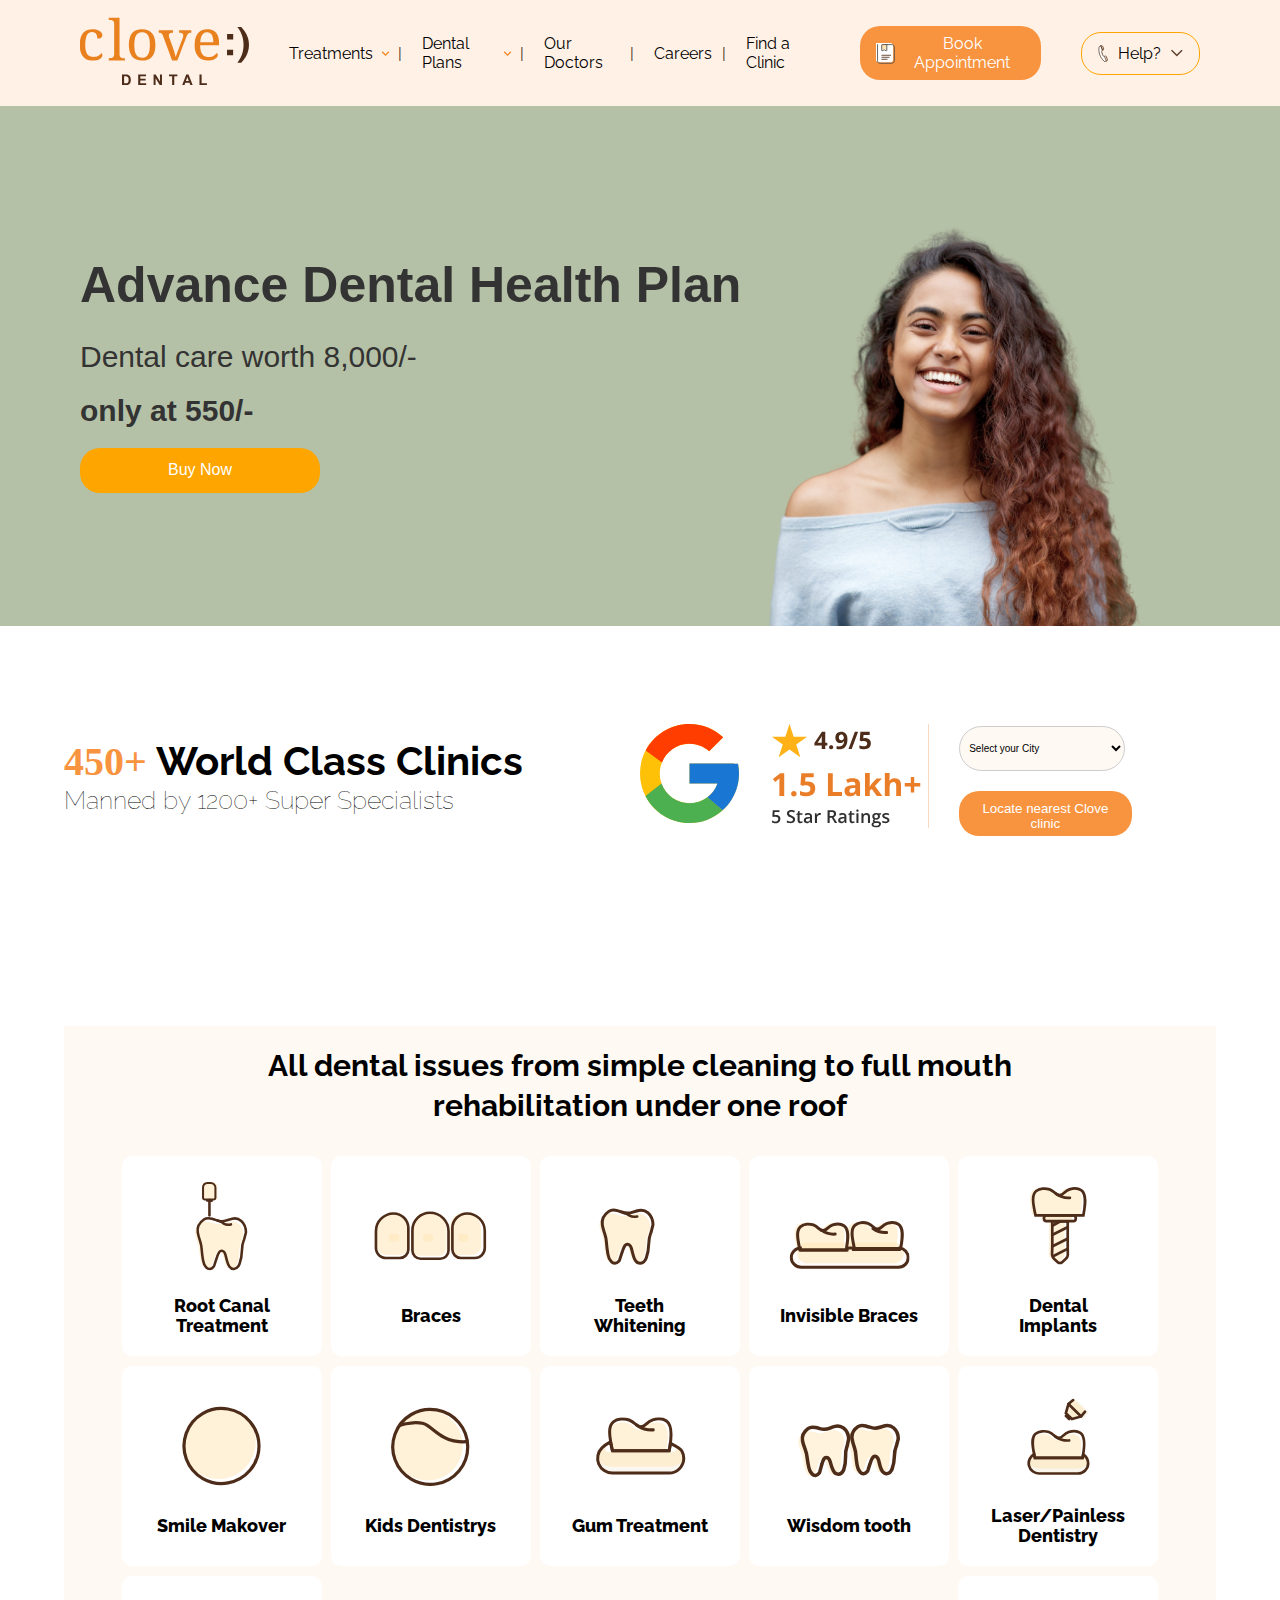
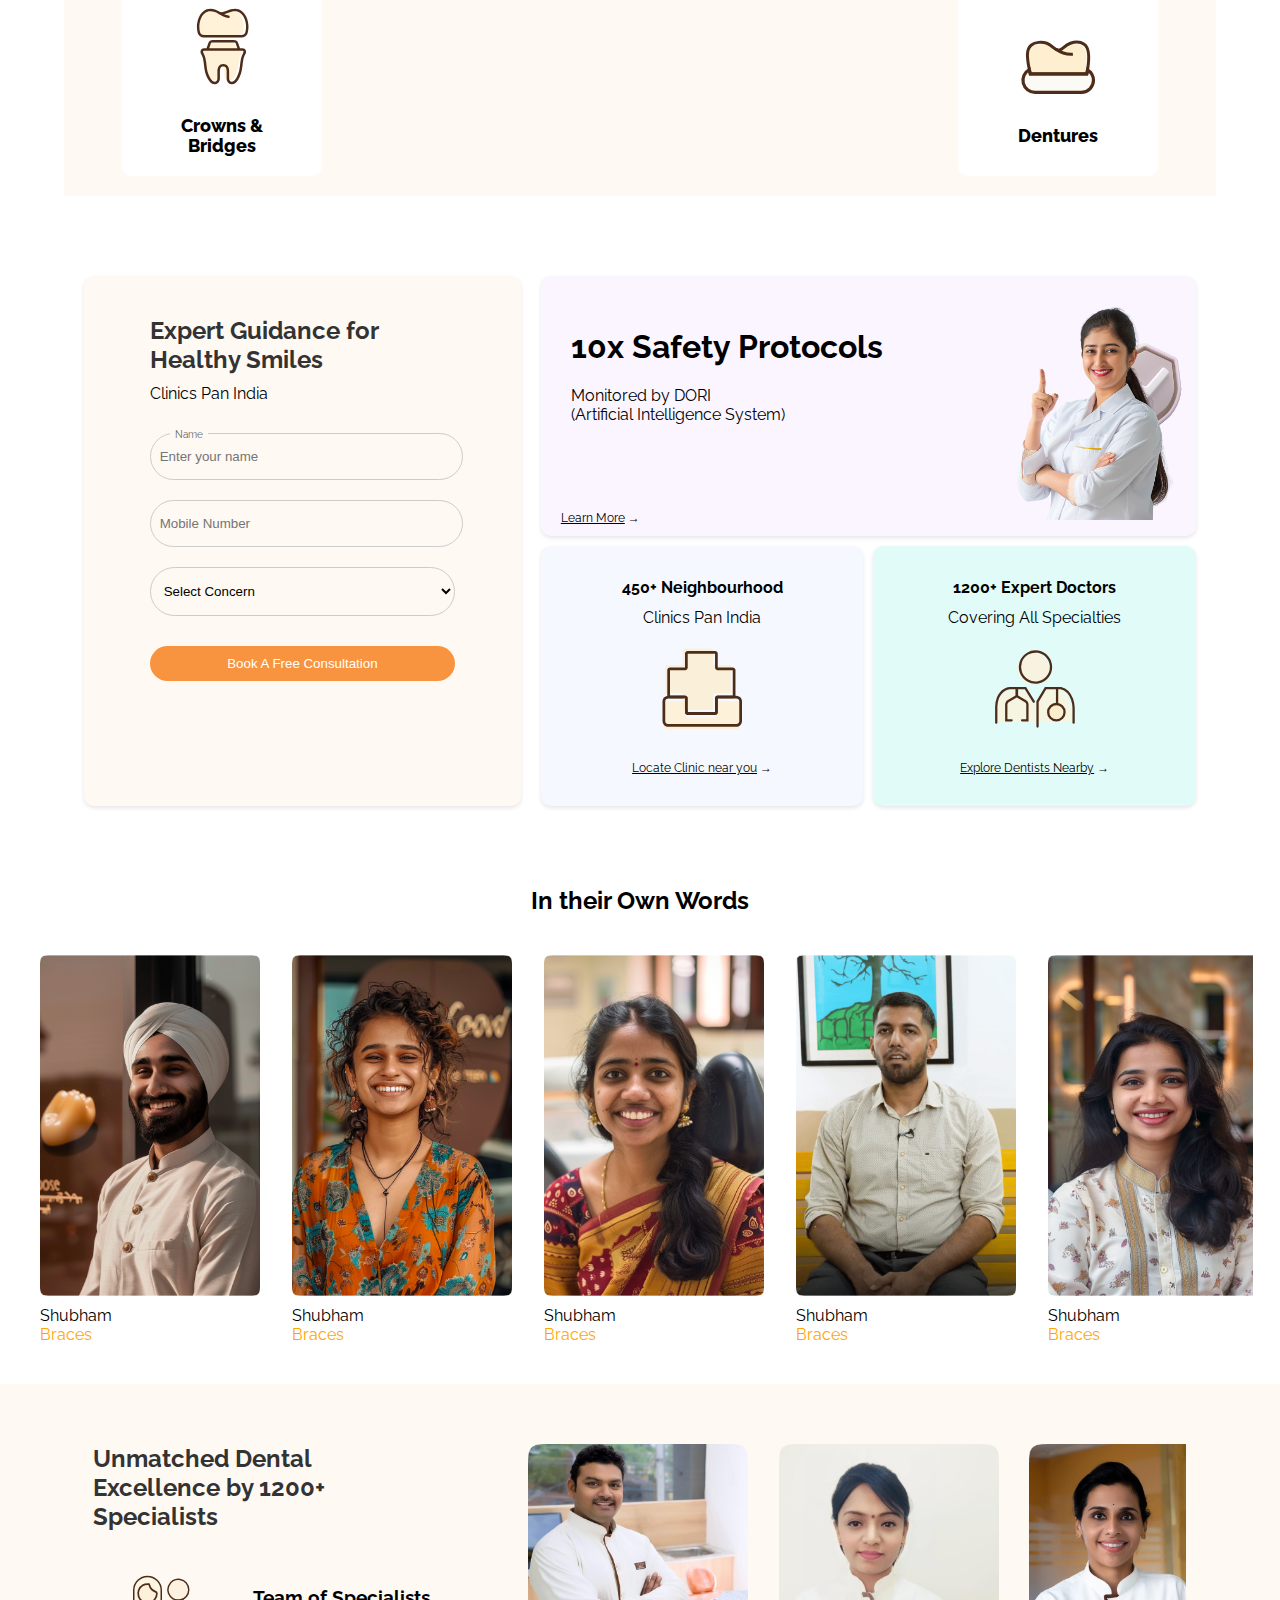
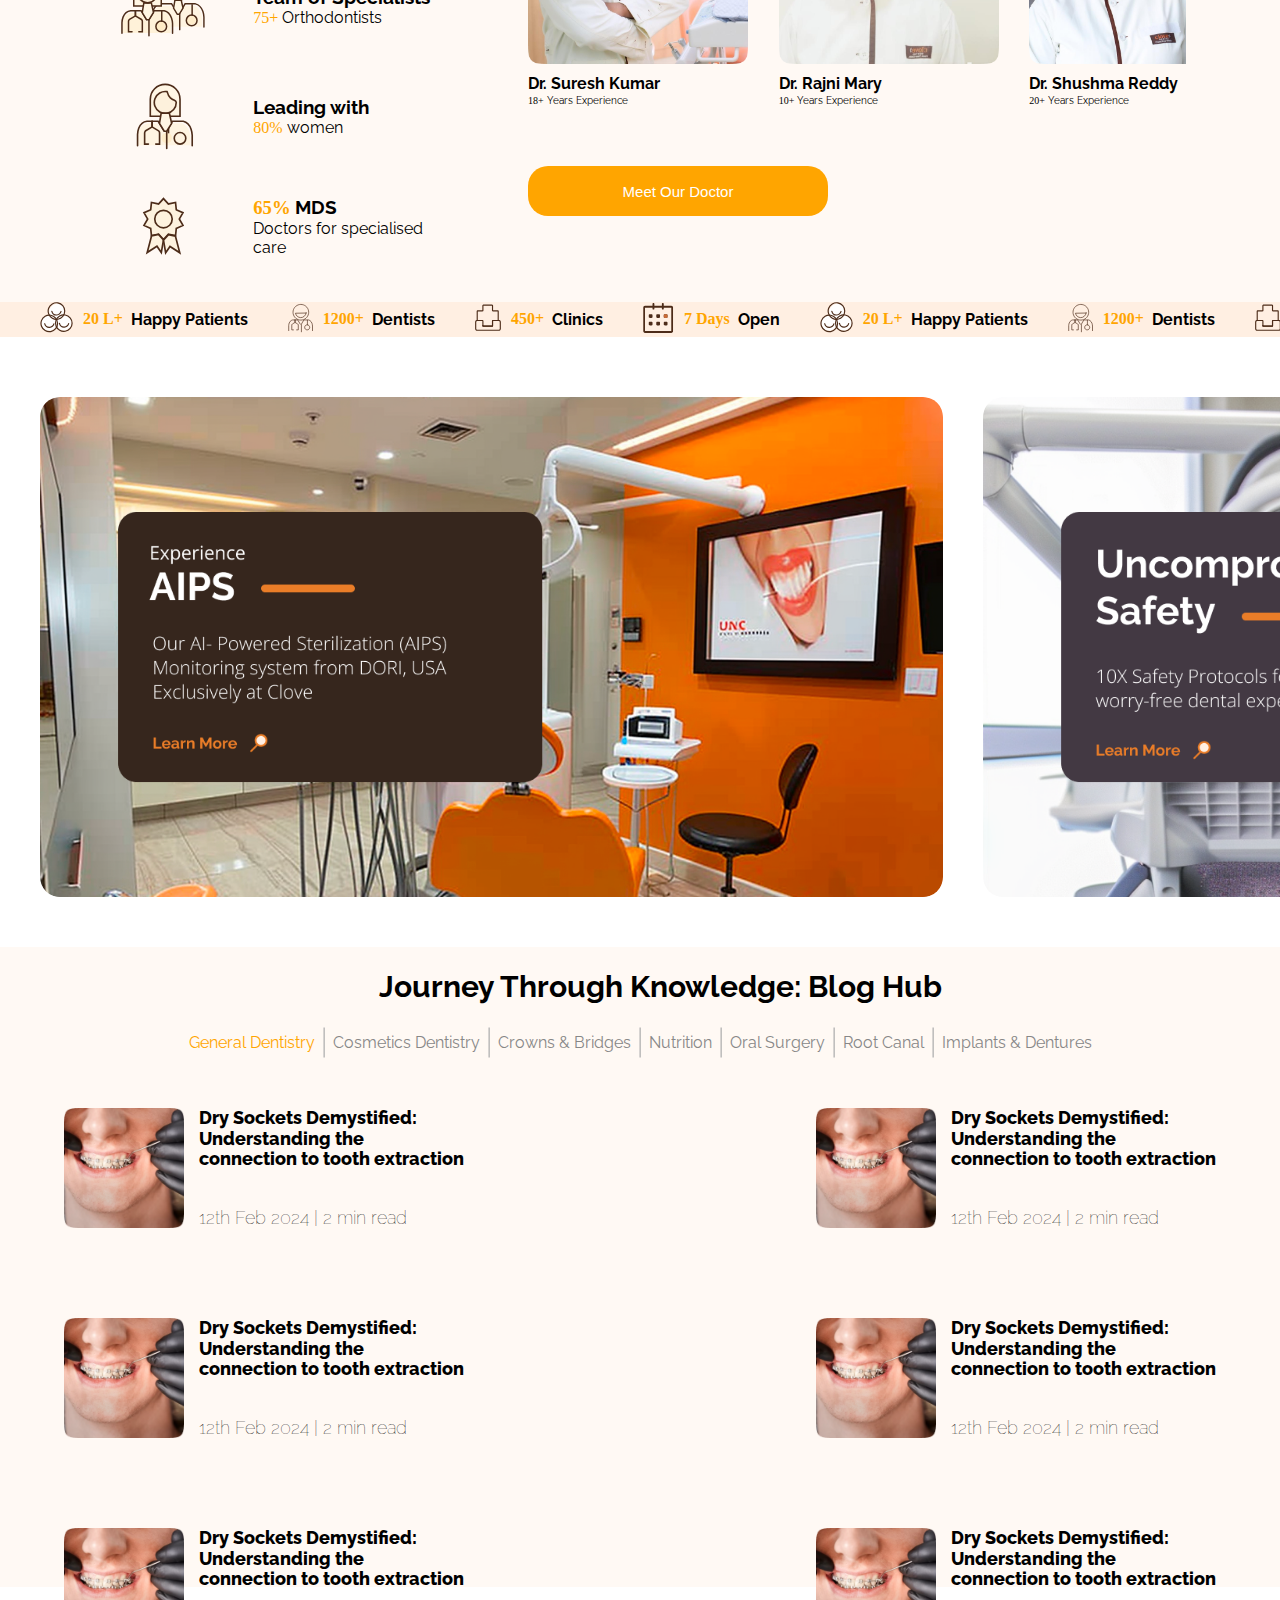
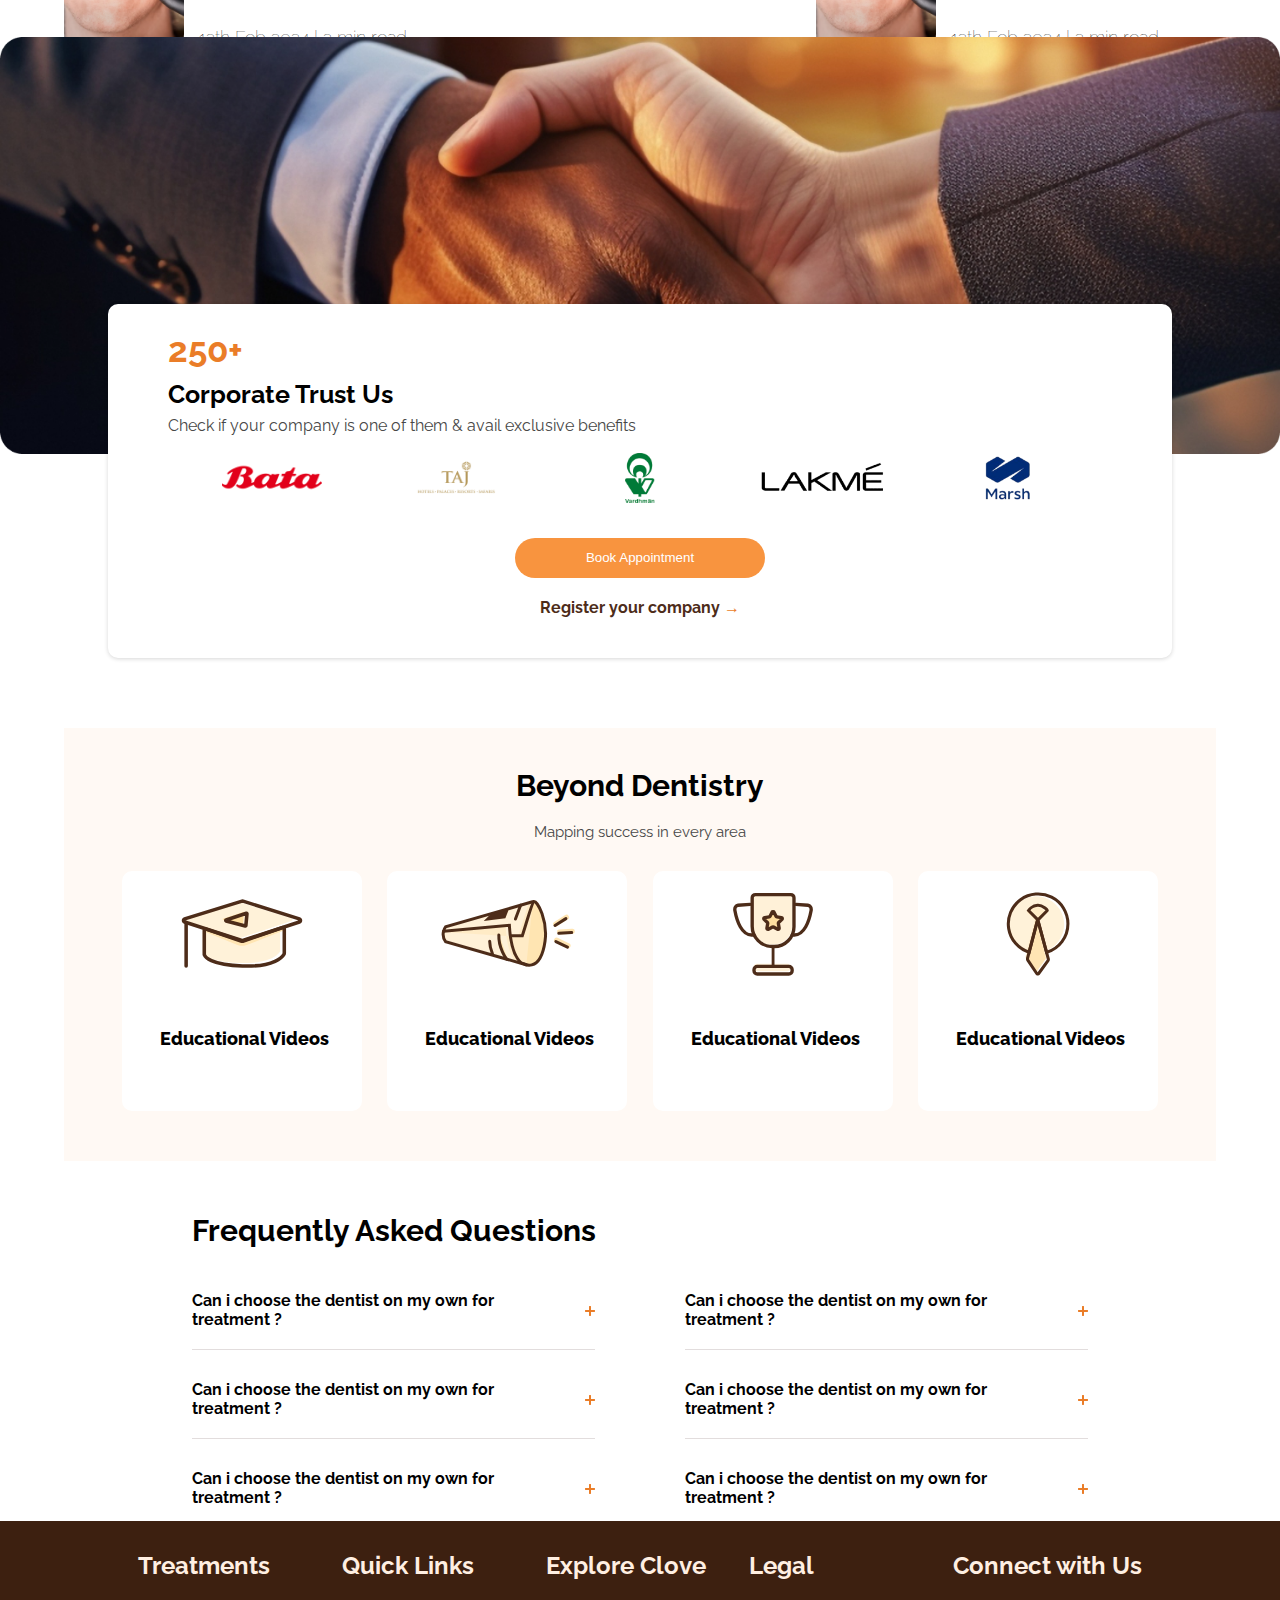
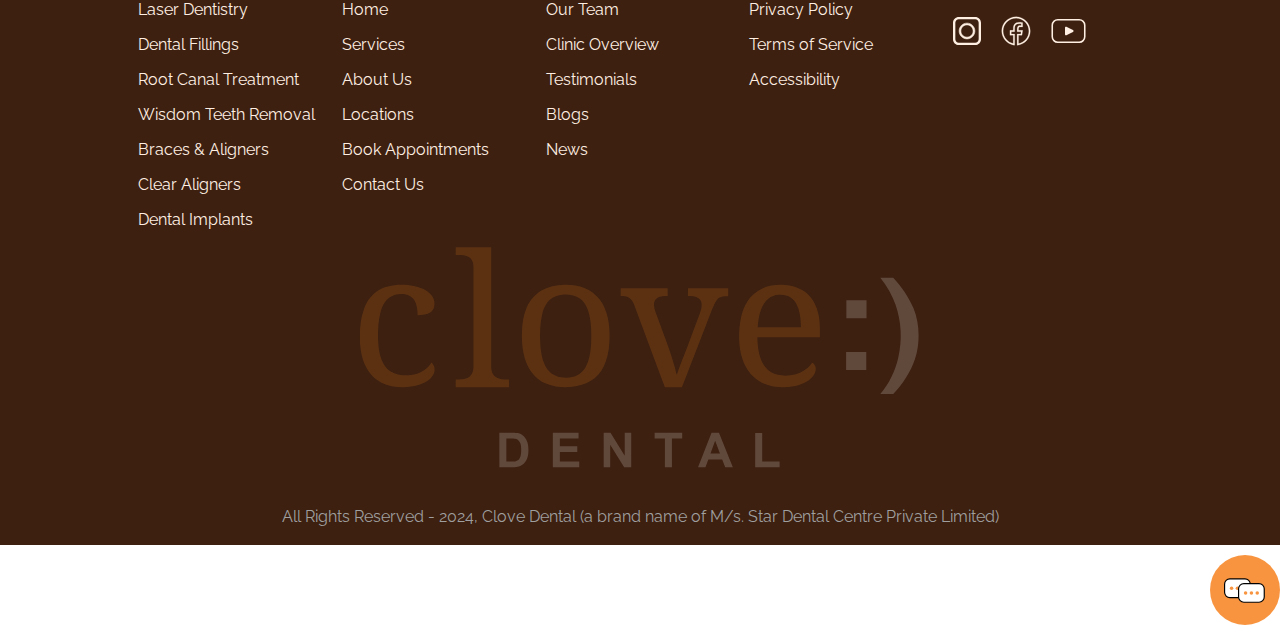
==== commit fcc197e1: "uploading files" ====
--- a/index.html
+++ b/index.html
@@ -10,8 +10,10 @@
 </head>
 
 <body>
+
   <nav class="navbar">
-    <div class="logo"><svg width="169" height="80" viewBox="0 0 199 80" fill="none" xmlns="http://www.w3.org/2000/svg">
+    <div class="logo">
+      <svg width="169" height="80" class="navbar-svg" viewBox="0 0 199 80" fill="none" xmlns="http://www.w3.org/2000/svg">
       <g clip-path="url(#clip0_1_3104)">
       <path d="M140.699 80.1629V67.7656H143.198V78.0569H149.413V80.1629H140.699Z" fill="#4D2C19"/>
       <path d="M132.725 80.1637H130.005L128.925 77.3244H123.977L122.956 80.1637H120.305L125.125 67.6641H127.768L132.725 80.1637ZM128.122 75.2184L126.417 70.58L124.745 75.2184H128.122Z" fill="#4D2C19"/>
@@ -54,25 +56,25 @@
           </svg></span>
         <span style="display:flex;flex-direction:row;align-items:center;padding-left:5px;color:#4D2C19"> | </span>
       </span>
-
+  
       <span style="display:flex;flex-direction:row;align-items:center;">
         <li>Our Doctors</li>
         <span style="display:flex;flex-direction:row;align-items:center;padding-left:5px;color:#F6841F;"></span>
         <span style="display:flex;flex-direction:row;align-items:center;padding-left:5px;color:#4D2C19"> | </span>
       </span>
-
+  
       <span style="display:flex;flex-direction:row;align-items:center;">
         <li>Careers</li>
         <span style="display:flex;flex-direction:row;align-items:center;padding-left:5px;color:#F6841F;"></span>
         <span style="display:flex;flex-direction:row;align-items:center;padding-left:5px;color:#4D2C19"> | </span>
       </span>
-
+  
       <span style="display:flex;flex-direction:row;align-items:center;">
         <li>Find a Clinic</li>
         
         
       </span>
-
+  
     </ul>
     <ul style="">
       <li class="appointment-btn" style="border-radius:20px;display:flex;  align-items: center;
@@ -89,12 +91,12 @@
             </svg>
             
         
-       <span> Book Appointment</span></li>
+       <span style="text-align: center;" class="res-font"> Book Appointment</span></li>
       
     </ul>
-
+  
     <ul >
-      <li class="" style="border:1px solid orange;border-radius:20px;display: flex;padding: 8px 16px;align-items: center;
+      <li class="help-menu" style="border:1px solid orange;border-radius:20px;display: flex;padding: 8px 16px;align-items: center;
       justify-content: space-between;gap:10px;">
         
         <svg width="10" height="25" viewBox="0 0 20 35" fill="none" xmlns="http://www.w3.org/2000/svg">
@@ -108,18 +110,19 @@
           
             
         
-       <span> Help?</span>
-
+       <span class="res-font" > Help?</span>
+  
        <svg width="12" height="12" viewBox="0 0 22 12" fill="none" xmlns="http://www.w3.org/2000/svg">
         <path d="M10.7065 11.7499L10.7065 11.7498L10.7006 11.7499C10.349 11.754 10.0109 11.6236 9.75838 11.3883L0.653741 2.48146L0.653744 2.48145L0.652682 2.48043C0.527607 2.35951 0.428495 2.21606 0.3607 2.05843C0.292911 1.90082 0.257679 1.73195 0.256851 1.5614C0.256023 1.39085 0.289613 1.22166 0.355861 1.06345C0.422116 0.905222 0.519819 0.76088 0.643698 0.638825C0.767589 0.516758 0.91523 0.419388 1.07835 0.35256C1.24147 0.285729 1.41669 0.250835 1.59395 0.250015C1.77122 0.249195 1.94678 0.282467 2.11056 0.347792C2.27409 0.413017 2.42249 0.50884 2.54746 0.629519C2.54765 0.629698 2.54783 0.629878 2.54802 0.630057L10.5286 8.44677L10.7035 8.61811L10.8785 8.44677L18.8555 0.633486C19.1092 0.410893 19.4416 0.290454 19.7849 0.298568C20.1302 0.30673 20.458 0.444285 20.7005 0.680985L20.8741 0.503137L20.7005 0.680986C20.9428 0.917507 21.0816 1.23473 21.0898 1.56654C21.098 1.89653 20.9765 2.21805 20.7488 2.46502L11.6486 11.3884C11.3961 11.6236 11.058 11.754 10.7065 11.7499Z" fill="#4D2C19" stroke="#FFEFE2" stroke-width="0.5"/>
         </svg>
         
       </li>
-
+  
     </ul>
-
-
+  
+  
   </nav>
+
 
 
 
@@ -133,9 +136,9 @@
   
 <div class="slider-container" style="position:relative;height:500px;padding:10px 80px;background:#B5C1A6">
   <div class="slider-text">
-    <p style="font-size:50px;font-weight:bold;margin:0;line-height:1.8;">Advance Dental Health Plan</p>
-    <p style="margin:0;font-size:30px;line-height:1.8;">Dental care worth 8,000/-</p>
-    <p style="margin:0;font-weight: bold;font-size:30px;line-height:1.8;"> only at 550/-</p>
+    <p class="slider-text01" style="font-size:50px;font-weight:bold;margin:0;line-height:1.8;">Advance Dental Health Plan</p>
+    <p class="slider-text02" style="margin:0;font-size:30px;line-height:1.8;">Dental care worth 8,000/-</p>
+    <p  class="slider-text03" style="margin:0;font-weight: bold;font-size:30px;line-height:1.8;"> only at 550/-</p>
     <div style="margin-top:10px;" > <button class="slider-button" style="border-radius:20px; width:240px;height:45px;line-height:2.5;">Buy Now</button></div>
   </div>
   <div  class="slider-img" style="">
@@ -165,7 +168,7 @@
 
 
 
-  
+
 <div class="parent-container-locate" >
 
   
@@ -177,8 +180,8 @@
 
       <div class="container-svg-locate"  >
 
-        <div style="font-size:40px;font-weight:bold;"><span style="color:#F8943F;font-family: none;">450+</span>  World Class Clinics</div>
-        <div style="font-size:25px;font-weight: 100;">Manned by 1200+ Super Specialists</div>
+        <div class="locate-text01" style="font-size:40px;font-weight:bold;"><span style="color:#F8943F;font-family: none;">450+</span>  World Class Clinics</div>
+        <div   class="locate-text02"  style="font-size:25px;font-weight: 100;">Manned by 1200+ Super Specialists</div>
 
 
 
@@ -192,7 +195,7 @@
 
       <div class="container-svg-locate01" style="border-right:1px solid #FADABE;" >
 
-        <svg width="347" height="104" viewBox="0 0 347 104" fill="none" xmlns="http://www.w3.org/2000/svg">
+        <svg width="347" height="104" class="locate-svg" viewBox="0 0 347 104" fill="none" xmlns="http://www.w3.org/2000/svg">
           <path d="M98.0365 39.8065H94.0493V39.6011H49.4996V59.4007H77.4744C73.3931 70.9266 62.4265 79.2004 49.4996 79.2004C33.0979 79.2004 19.7999 65.9025 19.7999 49.5009C19.7999 33.0993 33.0979 19.8014 49.4996 19.8014C57.0706 19.8014 63.9585 22.6575 69.203 27.3228L83.204 13.3219C74.3633 5.0828 62.5379 0.00170898 49.4996 0.00170898C22.1635 0.00170898 0 22.165 0 49.5009C0 76.8368 22.1635 99.0001 49.4996 99.0001C76.8358 99.0001 98.9993 76.8368 98.9993 49.5009C98.9993 46.182 98.6577 42.9423 98.0365 39.8065Z" fill="#FFC107"/>
           <path d="M5.69873 26.4598L21.9618 38.3866C26.3624 27.4919 37.0196 19.7997 49.4911 19.7997C57.062 19.7997 63.9499 22.6558 69.1944 27.3211L83.1954 13.3202C74.3547 5.08109 62.5293 0 49.4911 0C30.4783 0 13.9899 10.7339 5.69873 26.4598Z" fill="#FF3D00"/>
           <path d="M49.4899 98.9997C62.2757 98.9997 73.8932 94.1067 82.677 86.1497L67.3568 73.1858C62.3871 76.9502 56.2095 79.2 49.4899 79.2C36.6151 79.2 25.6831 70.9905 21.5647 59.5339L5.42285 71.9706C13.615 88.0009 30.2519 98.9997 49.4899 98.9997Z" fill="#4CAF50"/>
@@ -247,6 +250,9 @@
 
 </div>
 </div>
+
+
+
 
 
 
@@ -754,7 +760,7 @@
     <div class="container-booking-form">
       <div class="form-section">
         <div style="width:70%;">
-          <h2 style="margin:0;width:100%;">Expert Guidance for Healthy Smiles</h2>
+          <h2 style="margin:0;width:100%;" class="booking-h2">Expert Guidance for Healthy Smiles</h2>
           <div style="margin-top:10px;width:100%;">Clinics Pan India</div>
           <div style="display:flex;flex-direction:column;justify-content:center;margin-top:20px;width:100%;">
             <div class="form-input">
@@ -771,40 +777,40 @@
                 <option value="Select Concern">Select Concern</option>
               </select>
             </div>
-
+  
             <div class="form-button">
               <button>Book A Free Consultation</button>
             </div>
           </div>
         </div>
       </div>
-      <div style="display:flex;flex-direction:column;width:60%;">
+      <div class="right-section-parent" style="display:flex;flex-direction:column;width:60%;">
         <div class="right-section" style="position:relative;background:#FBF5FF;">
           <h1>10x Safety Protocols</h1>
           <div> Monitored by DORI <br>(Artificial Intelligence System)</div>
-
+  
           <div style="position:absolute;top:0;right:0;">
             <img src="photos/form01.png" style="width:224px;height:224px;object-fit:contain;" alt="">
-
+  
           </div>
-
+  
           <div style="position:absolute;bottom:10px;left:20px;font-size:12px;">
-
+  
             <u>Learn More</u> &#8594
-
+  
           </div>
-
-        </div>
-
+  
+        </div>
+  
         <div style="display:flex;flex-direction:row;width:100%;gap:0px 10px;margin-top:10px;">
           <div class="right-section01"
             style="width:50%;display:flex;flex-direction:column;align-items:center;justify-content:space-between;background:#F5F8FF;">
-
+  
             <h4 style="margin:2px;">450+ Neighbourhood</h4>
             <span>Clinics Pan India</span>
-
+  
             <div style="height:100px;margin:8px;">
-
+  
               <svg width="80" height="90" viewBox="0 0 119 120" fill="none" xmlns="http://www.w3.org/2000/svg">
                 <path opacity="0.5"
                   d="M115.187 84.1941V113.64C115.187 115.327 114.471 116.944 113.195 118.137C111.92 119.33 110.19 120 108.386 120H7.81133C6.91735 120.001 6.03188 119.838 5.20555 119.519C4.37922 119.2 3.62827 118.731 2.99564 118.141C2.36301 117.55 1.8611 116.848 1.51867 116.076C1.17624 115.304 0.999999 114.476 1 113.64V84.1941C1 82.5046 1.71762 80.8844 2.995 79.6897C4.27237 78.4951 6.00485 77.824 7.81133 77.824H33.409C33.7247 77.9944 33.9875 78.2389 34.1715 78.5332C34.3556 78.8275 34.4545 79.1614 34.4585 79.5023V100.399C34.4585 100.904 34.673 101.388 35.0548 101.746C35.4366 102.103 35.9546 102.303 36.4946 102.303H77.0792C77.3519 102.311 77.6234 102.268 77.8778 102.176C78.1321 102.083 78.3641 101.944 78.5599 101.767C78.7556 101.589 78.9112 101.377 79.0175 101.142C79.1237 100.907 79.1784 100.654 79.1783 100.399V79.5515C79.1823 79.2106 79.2812 78.8765 79.4652 78.5822C79.6493 78.2879 79.9121 78.0435 80.2278 77.8731H108.428C110.217 77.8859 111.928 78.556 113.192 79.7386C114.457 80.9213 115.173 82.5216 115.187 84.1941Z"
@@ -822,25 +828,25 @@
                   d="M107.278 31.9377V69.9032C107.275 70.4065 107.059 70.8882 106.678 71.2432C106.296 71.5981 105.78 71.7974 105.242 71.7974H82.95C82.4108 71.8 81.8945 72.0015 81.5133 72.358C81.1321 72.7146 80.9167 73.1974 80.9139 73.7016V94.5099C80.9139 94.76 80.8612 95.0076 80.7589 95.2386C80.6566 95.4697 80.5066 95.6796 80.3175 95.8564C80.1285 96.0332 79.904 96.1735 79.657 96.2692C79.41 96.3649 79.1452 96.414 78.8778 96.414H38.2616C37.9943 96.414 37.7295 96.3649 37.4825 96.2692C37.2354 96.1735 37.011 96.0332 36.822 95.8564C36.6329 95.6796 36.4829 95.4697 36.3806 95.2386C36.2783 95.0076 36.2256 94.76 36.2256 94.5099V73.7016C36.2261 73.3612 36.1291 73.0268 35.9445 72.7333C35.7599 72.4398 35.4945 72.198 35.1761 72.033C34.876 71.8815 34.541 71.8006 34.2 71.7974H11.9189C11.3807 71.7974 10.8644 71.5981 10.4828 71.2432C10.1013 70.8882 9.88559 70.4065 9.88281 69.9032V31.9377C9.88281 31.6881 9.93551 31.4411 10.038 31.2106C10.1404 30.9801 10.2906 30.7708 10.4798 30.5947C10.669 30.4187 10.8935 30.2793 11.1404 30.1847C11.3874 30.0901 11.652 30.042 11.9189 30.0433H34.2105C34.4779 30.0433 34.7426 29.9942 34.9897 29.8985C35.2367 29.8028 35.4612 29.6625 35.6502 29.4857C35.8393 29.3089 35.9893 29.099 36.0916 28.868C36.1939 28.6369 36.2466 28.3893 36.2466 28.1392V7.28185C36.2494 6.77853 36.4651 6.29669 36.8466 5.94172C37.2282 5.58674 37.7445 5.38744 38.2827 5.38745H78.8778C79.416 5.38744 79.9323 5.58674 80.3138 5.94172C80.6954 6.29669 80.9111 6.77853 80.9139 7.28185V28.1392C80.9139 28.3893 80.9665 28.6369 81.0689 28.868C81.1712 29.099 81.3212 29.3089 81.5102 29.4857C81.6993 29.6625 81.9237 29.8028 82.1708 29.8985C82.4178 29.9942 82.6826 30.0433 82.95 30.0433H105.242C105.509 30.042 105.773 30.0901 106.02 30.1847C106.267 30.2793 106.491 30.4187 106.681 30.5947C106.87 30.7708 107.02 30.9801 107.122 31.2106C107.225 31.4411 107.278 31.6881 107.278 31.9377Z"
                   stroke="#4D2C19" stroke-width="4.03362" stroke-miterlimit="10" />
               </svg>
-
-            </div>
-
-            <div style="font-size:12px;">
-
+  
+            </div>
+  
+            <div  class="go-more" style="font-size:12px;">
+  
               <u>Locate Clinic near you</u> &#8594
-
-            </div>
-
+  
+            </div>
+  
           </div>
-
+  
           <div class="right-section01"
             style="width:50%;display:flex;flex-direction:column;align-items:center;justify-content:space-between;background:#E1FCF8;">
-
+  
             <h4 style="margin:2px;">1200+ Expert Doctors</h4>
             <span>Covering All Specialties</span>
-
+  
             <div style="height:100px;margin:8px;">
-
+  
               <svg width="80" height="90" viewBox="0 0 128 124" fill="none" xmlns="http://www.w3.org/2000/svg">
                 <path opacity="0.8"
                   d="M86.4327 29.598C86.4319 35.4333 84.3777 41.0822 80.6302 45.5552C76.8827 50.0281 71.6807 53.0398 65.9357 54.0626C60.1907 55.0853 54.269 54.054 49.208 51.1492C44.147 48.2444 40.2695 43.6515 38.2548 38.175C36.2401 32.6984 36.2167 26.6877 38.1887 21.1957C40.1606 15.7036 44.0022 11.0805 49.0404 8.1364C54.0786 5.19226 59.9921 4.11482 65.7449 5.09278C71.4977 6.07074 76.7229 9.04174 80.5052 13.4853C84.332 17.9818 86.4332 23.6936 86.4327 29.598Z"
@@ -871,28 +877,28 @@
                   d="M62.0417 82.1257L48.7014 60.4817H23.3514C22 60.621 10.248 62.1258 4.66804 76.3089C3.0021 80.7411 2.09996 85.4238 2 90.1577V115.87"
                   stroke="#4D2C19" stroke-width="3.65569" stroke-miterlimit="10" stroke-linecap="round" />
               </svg>
-
-            </div>
-
-            <div style="font-size:12px;">
-
+  
+            </div>
+  
+            <div  class="go-more" style="font-size:12px;">
+  
               <u>Explore Dentists Nearby</u> &#8594
-
-            </div>
-
+  
+            </div>
+  
           </div>
-
-        </div>
-
-      </div>
-    </div>
-
+  
+        </div>
+  
+      </div>
+    </div>
+  
   </div>
-
-
-
-
-
+  
+  
+  
+  
+  
 
 
 
@@ -1003,7 +1009,7 @@
     <div class="parent-container-our-team" style="background-color: #FFF9F4;margin-top:40px;">
       <div class="container-our-team">
         <div class="our-team-section">
-          <div style="width:70%;">
+          <div class="parent-team-section" style="width:70%;">
             <h2 style="margin:0;width:100%;">Unmatched Dental Excellence
               by 1200+ Specialists</h2>
             
@@ -1205,7 +1211,7 @@
         </div>
         <br><br>
     </div>
-
+    
 
 
 
@@ -1663,7 +1669,7 @@
 
 
 
-    
+  
 <div class="parent-container-explore-blog" style="height:640px;">
 
   <div class="container-explore-blog-text">
@@ -1942,7 +1948,6 @@
 
 
 
-
 <div class="collab-parent-body">
 
 
@@ -1991,24 +1996,24 @@
     <div class="brand-logo-body">
 
       <div class="brand-img" style="display: flex;justify-content: center;align-items: center;">
-        <img src="photos/brand01.png" alt="" style="width:100px;height:100px;object-fit: contain;">
+        <img src="photos/brand01.png" alt="" class="brand-image" style="width:100px;height:100px;object-fit: contain;">
       </div>
 
         <div class="brand-img">
-          <img src="photos/brand02.png" alt="" style="width:100%;height:100%;object-fit: contain;">
+          <img src="photos/brand02.png" alt="" class="brand-image" style="width:100%;height:100%;object-fit: contain;">
         </div>
 
         <div class="brand-img" style="display: flex;justify-content: center;align-items: center;">
-          <img src="photos/brand03.png" alt="" style="width:50px;height:50px;object-fit: contain;">
+          <img src="photos/brand03.png" alt="" class="brand-image" style="width:50px;height:50px;object-fit: contain;">
         </div>
 
 
         <div class="brand-img" style="display: flex;justify-content: center;align-items: center;">
-          <img src="photos/brand04.png" alt="" style="width:200px;height:100px;object-fit: contain;">
+          <img src="photos/brand04.png" alt="" class="brand-image" style="width:200px;height:100px;object-fit: contain;">
         </div>
 
         <div class="brand-img">
-          <img src="photos/brand05.png" alt="" style="width:100%;height:100%;object-fit: contain;">
+          <img src="photos/brand05.png" alt=""  class="brand-image" style="width:100%;height:100%;object-fit: contain;">
         </div>
 
 
@@ -2431,7 +2436,7 @@
 
 
 
-<div style="background-color: #3D2010;margin-top:10px;">
+<div class="footer-parent" style="background-color: #3D2010;margin-top:10px;">
 
 
   <div class="footer-body">
--- a/styles.css
+++ b/styles.css
@@ -6,6 +6,7 @@
   font-family: 'Raleway';
   overflow-x: hidden;
 }
+
 
 .navbar {
   background-color: #FFF1E6;
@@ -66,9 +67,93 @@
 }
 
 
+@media only screen and (max-width: 600px) {
+
+
+  .navbar-svg{
+
+    width:80px;
+    height:100px;
+
+  }
+
+
+  
+.navbar {
+
+  padding: 0px 5px;
+
+}
+
+.logo {
+  font-weight: bold;
+  font-size: 1.2rem;
+}
+
+.menu {
+  display: none;
+}
+
+.menu li {
+  cursor: pointer;
+}
+
+.appointment-btn {
+  background-color: #F8943F;
+  
+  color: white;
+  padding: 2px 6px;
+  border-radius: 4px;
+  gap:1px !important;
+}
+
+.help-dropdown {
+  position: relative;
+}
+
+.dropdown {
+  position: absolute;
+  top: 100%;
+  left: 0;
+  background-color: white;
+  border: 1px solid #ccc;
+  list-style: none;
+  padding: 0;
+  display: none;
+}
+
+.help-dropdown:hover .dropdown {
+  display: block;
+}
+
+
+
+.res-font{
+
+  font-size:10px;
+
+
+}
+
+.help-menu{
+
+  padding:2px 5px !important;
+
+}
+
+
+
+
+
+
+
+}
+
+
+
+
 
 /* SLIDER CSS  */
-
 
 
 
@@ -118,10 +203,88 @@
 }
 
 
+@media only screen and (max-width: 800px) {
+
+
+
+  
+.slider-container {
+  background-color: #f5f5f5;
+  padding: 5px;
+  display: flex;
+  flex-direction: column;
+  justify-content: space-between;
+  align-items: center;
+  position:relative;
+  height:370px !important;
+  padding:2px 4px !important;
+}
+
+.slider-text {
+  font-family: Arial, sans-serif;
+  font-size: 18px;
+  color: #333;
+  width:100%;
+
+
+}
+
+/* Styles for the button */
+.slider-button {
+  background-color: orange;
+  color: white;
+  border: none;
+
+  font-size: 16px;
+  cursor: pointer;
+}
+
+.slider-img{
+
+    width:40%;
+
+
+
+}
+
+.img-body{
+
+  width:250px;
+  height:250px;
+  margin-top:120px;
+  bottom:0;
+  right:-20px;
+  
+  position: absolute;
+  
+  
+
+
+}
+
+.slider-text01{
+
+  font-size:30px !important;
+
+
+}
+.slider-text02{
+
+  font-size:10px !important;
+
+}
+
+
+
+
+}
+
+
 
 
 
 /* location  */
+
 
 
 
@@ -224,6 +387,144 @@
   }
   
   
+  
+  @media only screen and (max-width: 800px) {
+  
+  
+  
+    
+  .parent-container-locate {
+  
+  width: 90%;
+  margin: auto;
+  margin-top: 10px;
+  height:300px;
+  width: 100%;
+  }
+  
+  .container-locate-text {
+  font-size: 30px;
+  width: 70%;
+  margin: auto;
+  font-weight: 700;
+  line-height: 40.2px;
+  text-align:left;
+  }
+  
+  .container-locate {
+  display: flex;
+  flex-wrap: wrap;
+  flex-direction: column;
+  justify-content: space-between;
+  padding: 10px;
+  margin: auto;
+  width: 90%;
+  border-radius: 10px;
+  padding-left:5%;
+  padding-right:5%;
+  }
+  
+  
+  
+  .item-locate {
+  width: 100% !important;
+  padding-top:30px;
+  position: relative;
+  border-radius: 10px;
+  display: flex;
+  flex-direction: row;
+  align-items: center;
+  gap:10px;
+  
+  }
+  
+  .item-locate-content {
+  
+  
+  font-size: 12px;
+  font-weight: 800;
+  
+  text-align: center;
+  display: flex;
+  flex-direction: column;
+  justify-content: space-between;
+  
+  
+  
+  }
+  
+  
+  .container-svg-locate {
+  
+  
+  display: flex;
+  flex-direction: column;
+  
+  font-weight: bold;
+  width:100%;
+  text-align: left;
+  
+  }
+  
+  .container-svg-locate01 {
+  
+  
+  display: flex;
+  flex-direction: column;
+  
+  font-weight: bold;
+  width:50%;
+  text-align: left;
+  
+  }
+  
+  
+  .select-locate,.button-locate {
+  
+  padding: 15px 3%;
+  border: 1px solid #ccc;
+  border-radius: 80px;
+  background: #FFF9F4;
+  width: 96%;
+  height:45px;
+  margin-top: 10px;
+  font-size:10px !important;
+  }
+  
+  
+  .locate-text01{
+  
+    font-size:20px !important;
+    text-align: center;
+  
+  }
+  
+  .locate-text02{
+  
+  font-size:20px !important;
+  text-align: center;
+  }
+  
+  .locate-svg{
+  
+    width:147px;
+    height:150px;
+  
+  
+  }
+  
+  .item-locate-content01{
+    width:50% !important;
+  }
+  
+  
+  
+  
+  
+  
+  
+  }
+  
 
   
 
@@ -295,6 +596,86 @@
   height: 100px;
   display: flex;
   align-items: center;
+
+}
+
+
+
+
+@media only screen and (max-width: 800px) {
+  
+
+
+  .parent-container-explore {
+
+width: 100%;
+
+}
+
+.container-explore-text {
+font-size: 20px;
+width: 70%;
+margin: auto;
+padding: 20px;
+font-weight: 700;
+line-height: 40.2px;
+text-align: center;
+}
+
+.container-explore {
+display: flex;
+flex-wrap: nowrap;
+justify-content: space-between;
+padding: 10px;
+margin: auto;
+width: 90%;
+border-radius: 10px;
+gap:20px;
+
+overflow: auto;
+
+
+}
+
+
+
+.item-explore {
+width: 200px;
+height: 200px;
+margin-bottom: 10px;
+position: relative;
+border-radius: 10px;
+display: flex;
+flex-direction: column;
+align-items: center;
+background: white;
+justify-content: center;
+flex-basis: 70%;
+    flex-shrink: 0;
+}
+
+.item-explore-content {
+
+
+font-size: 18px;
+font-weight: 800;
+line-height: 20.2px;
+margin-top: 20px;
+width: 70%;
+text-align: center;
+}
+
+
+.container-svg {
+
+height: 100px;
+display: flex;
+align-items: center;
+
+}
+
+
+
 
 }
 
@@ -422,6 +803,142 @@
 }
 
 
+@media only screen and (max-width: 800px) {
+
+  .container-booking-form {
+  display: flex;
+  justify-content: space-between;
+  gap: 0px 20px;
+  padding: 2px;
+  padding-top:80px;
+  flex-direction: column;
+}
+
+.form-section {
+  display: flex;
+  flex-direction: column;
+  align-items: center;
+  padding-top: 40px;
+  width: 100%;
+  background-color: #FFF9F4;
+  height: 420px;
+  border-radius: 10px;
+  box-shadow: 0 2px 4px rgba(0, 0, 0, 0.1);
+}
+
+.form-section h2 {
+  color: #333;
+}
+
+.form-input {
+  margin-bottom: 10px;
+  position: relative;
+
+}
+
+.form-input label {
+
+
+  display: block;
+  position: absolute;
+  top: 6px;
+  left: 20px;
+  background-color: #FFF9F4;
+  color: #666;
+  padding: 0 5px;
+  font-size: 10px;
+
+}
+
+.form-input input,
+select {
+
+  padding: 15px 3%;
+  border: 1px solid #ccc;
+  border-radius: 80px;
+  background: #FFF9F4;
+  width: 96%;
+  margin-top: 10px;
+}
+
+.form-button {
+  text-align: center;
+}
+
+.form-button button {
+  background-color: #F8943F;
+  color: #ffffff;
+  border: none;
+  padding: 10px 20px;
+  border-radius: 20px;
+  cursor: pointer;
+  width: 100%;
+  margin-top: 20px;
+
+}
+
+/* Styling for the right section */
+.right-section {
+
+  height: 200px;
+  background-color: #ffffff;
+  padding: 30px;
+  border-radius: 10px;
+  box-shadow: 0 2px 4px rgba(0, 0, 0, 0.1);
+  font-size:13px !important;
+}
+
+.right-section01 {
+  width: 50%;
+  height: 200px;
+  background-color: #ffffff;
+  padding: 30px;
+  border-radius: 10px;
+  box-shadow: 0 2px 4px rgba(0, 0, 0, 0.1);
+}
+
+.right-section02 {
+  width: 50%;
+  height: 200px;
+  background-color: #ffffff;
+  padding: 30px;
+  border-radius: 10px;
+  box-shadow: 0 2px 4px rgba(0, 0, 0, 0.1);
+}
+
+.right-section h2 {
+  color: #333;
+}
+
+.right-section img {
+  max-width: 100%;
+  height: auto;
+  display: block;
+  margin: 20px auto;
+  border-radius: 5px;
+}
+
+.parent-container-booking-form {
+  width: 100%;
+  margin: auto;
+
+}
+.right-section-parent{
+
+    width:100% !important;
+
+}
+
+
+.go-more{
+
+text-align: center;
+  
+}
+
+}
+
+
 
 /* Review Container */
 
@@ -431,13 +948,22 @@
   display: flex;
   flex-direction: row;
   gap: 0px 20px;
-  justify-content: center;
+  
   padding-left: 40px;
   padding-top:20px;
   
 
 }
 
+
+@media only screen and (max-width: 800px) {
+
+  .review-container {
+  justify-content:normal;
+  }
+
+}
+
 .review-content {
 
   display: flex;
@@ -478,6 +1004,8 @@
 }
 
 
+
+/* OUR TEAM  */
 
 
 .container-our-team {
@@ -618,17 +1146,183 @@
   font-size:15px;
 
 }
-
-
-
-
-
-
-
-
-
-
-
+@media only screen and (max-width: 800px) {
+
+  .container-our-team {
+  display: flex;
+  justify-content: space-between;
+  gap: 0px 20px;
+  padding: 20px;
+  flex-direction: column;
+}
+
+.our-team-section {
+  display: flex;
+  flex-direction: column;
+  
+  align-items: center;
+  padding-top: 40px;
+  width: 100%;
+  background-color: #FFF9F4;
+  height: 400px;
+
+  border-radius: 10px;
+  
+}
+
+.our-team-section h2 {
+  color: #333;
+}
+
+.our-team-detail-body{
+
+  display:flex;
+  gap:0px 40px;
+  align-items:center; 
+
+}
+
+.our-team-svg{
+
+
+  width:100px;
+  display:flex;
+  justify-content: center;
+
+
+}
+.h3-class{
+
+margin:0;
+
+}
+
+.p-class{
+
+  margin:0;
+}
+
+.our-team-detail-text{
+
+display:flex;
+flex-direction: column;
+
+justify-content: center;
+height:70px;
+width:200px;
+
+
+ }
+
+
+
+ 
+.doc-team-container {
+
+
+display: flex;
+flex-direction: row;
+gap: 0px 20px;
+overflow: auto;
+
+
+}
+
+.doc-team-content {
+
+display: flex;
+flex-direction: column;
+width: 90%;
+
+
+
+}
+
+
+.doc-team-img {
+
+width: 220px;
+height: 220px;
+
+}
+
+.doc-team-image {
+
+height: 100%;
+
+object-fit: contain;
+
+
+}
+
+.doc-team-text {
+
+margin-top: 10px;
+
+}
+
+.doc-team-text-color {
+
+font-size:10px;
+padding-top:2px;
+
+}
+.doc-team-text-color01 {
+
+font-weight:bold;
+
+}
+
+.meet-out-doctor-child{
+
+
+  background-color: orange;
+  width:300px;
+  outline:none;
+  height:50px;
+  border:none;
+  border-radius: 20px;
+  margin-top:60px;
+  color:white;
+  font-size:15px;
+
+}
+
+
+.doc-team-container-parent-body{
+
+  width:100% !important;
+
+
+}
+.meet-out-doctor{
+
+  display: flex;
+    justify-content: center;
+}
+
+.parent-team-section{
+  width:100% !important;
+}
+
+}
+
+
+
+
+
+
+
+
+
+
+
+
+
+
+
+
+/* SCROLBAR  */
 
 
 
@@ -722,6 +1416,23 @@
   width: 90%;
   margin:auto;
   
+  
+  
+  }
+
+  @media only screen and (max-width: 800px) {
+
+    .equip-container{
+      padding-left:10px;
+    }
+
+    .equip-img {
+  
+      
+      height: 200px !important;
+      
+      
+      }
   
   
   }
@@ -837,6 +1548,103 @@
   
   }
 
+
+  
+@media only screen and (max-width: 800px) {
+
+  
+  .parent-container-explore-blog {
+  
+  width: 100%;
+  margin: auto;
+  margin-top: 50px;
+  background: #FFF9F4;
+  width: 100%;
+  }
+  
+  .container-explore-blog-text {
+  font-size: 30px;
+  width: 100%;
+  margin: auto;
+  padding: 20px;
+  font-weight: 700;
+  line-height: 40.2px;
+  text-align: center;
+  }
+  
+  .container-explore-blog {
+  display: flex;
+  flex-wrap: nowrap;
+  padding: 10px;
+  margin: auto;
+  width: 90%;
+  border-radius: 10px;
+  overflow: auto;
+  }
+  
+  
+  
+  .item-explore-blog {
+  width: 400px;
+  height: 200px;
+  margin-bottom: 10px;
+  position: relative;
+  border-radius: 10px;
+  display: flex;
+  flex-direction: row;
+  align-items: center;
+  gap:10px;
+  justify-content: center;
+  
+  flex-basis: 100%;
+      flex-shrink: 0;
+  
+  }
+  
+  .item-explore-blog-content {
+  
+  
+  font-size: 15px;
+  font-weight: 800;
+  line-height: 20.2px;
+  
+  width: 60%;
+  text-align: center;
+  display: flex;
+  flex-direction: column;
+  justify-content: space-between;
+  height:120px;
+  text-align:left;
+  margin-left:5px
+  
+  
+  }
+  
+  
+  .container-svg-blog {
+  
+  height: 100px;
+  display: flex;
+  align-items: center;
+  
+  }
+  
+  .blog-options{
+  
+    font-size:8px;
+    padding:10px;
+  
+  
+  }
+  
+  
+  
+  
+  }
+  
+  
+  
+  
 
 
 
@@ -901,6 +1709,93 @@
 
 
 }
+
+
+
+
+
+
+@media only screen and (max-width: 800px) {
+
+  
+
+
+  .parent-container-explore-blog{
+
+    height:500px !important;
+
+  }
+  .collab-partner-text-body{
+
+
+display: flex;
+flex-direction: column;
+justify-content: left;
+padding-left:0px;
+}
+
+
+.brand-logo-body{
+
+display: flex;
+flex-direction: row;
+justify-content: space-evenly;
+align-items: center;
+background-color: white;
+width:100%;
+
+
+}
+
+.brand-img{
+width:80px !important;
+height:80px !important;
+display: flex;
+align-items: center;
+
+}
+
+.collab-partner-body{
+
+position:absolute;
+background-color: white;
+width:80%;
+left:0;
+right:0;
+bottom:-340px;
+margin: auto;
+border-radius: 10px;
+padding: 20px;
+box-shadow: rgba(0, 0, 0, 0.16) 0px 1px 4px;
+
+}
+
+.collab-parent-body{
+
+
+position:relative;
+margin-top:50px;
+
+
+
+}
+
+.brand-image{
+
+  width:50px !important;
+  height:50px !important;
+
+
+}
+
+
+
+
+}
+
+
+
+
 
 
 
@@ -1001,6 +1896,53 @@
     }
 
 
+    
+@media only screen and (max-width: 800px) {
+
+
+
+  .parent-explore-more{
+    
+    
+    width:100%;
+  
+  
+    
+  }
+
+  .parent-container-explore-more{
+
+      width:100% !important;
+      margin-top:350px !important;
+  }
+
+  .container-explore-more {
+    
+    flex-wrap: nowrap;
+    overflow: auto;
+    width: 100%;
+    
+
+    }
+
+
+    .item-explore-more{
+
+      flex-basis: 50%;
+      flex-shrink: 0;
+      
+    }
+    .container-explore-more{
+
+      gap:20px;
+    }
+
+
+
+
+}
+
+
 
     /* FAQ CSS */
 
@@ -1075,6 +2017,29 @@
       font-weight: bold;
       
       }
+
+      @media only screen and (max-width: 800px) {
+        
+        .item-faq {
+          width: 100%;
+          
+          }
+    
+          .container-faq {
+            
+            width: 100%;
+            
+            }
+
+
+            .container-faq-text {
+              font-size: 25px;
+              width:100%;
+              text-align: center;
+              }
+    
+      }
+
 
 
 
@@ -1104,4 +2069,15 @@
       width:80%;
       margin: auto;
 
+    }
+
+
+    @media only screen and (max-width: 800px) {
+
+      .footer-parent{
+
+        margin-top:190px !important;
+
+      }
+
     }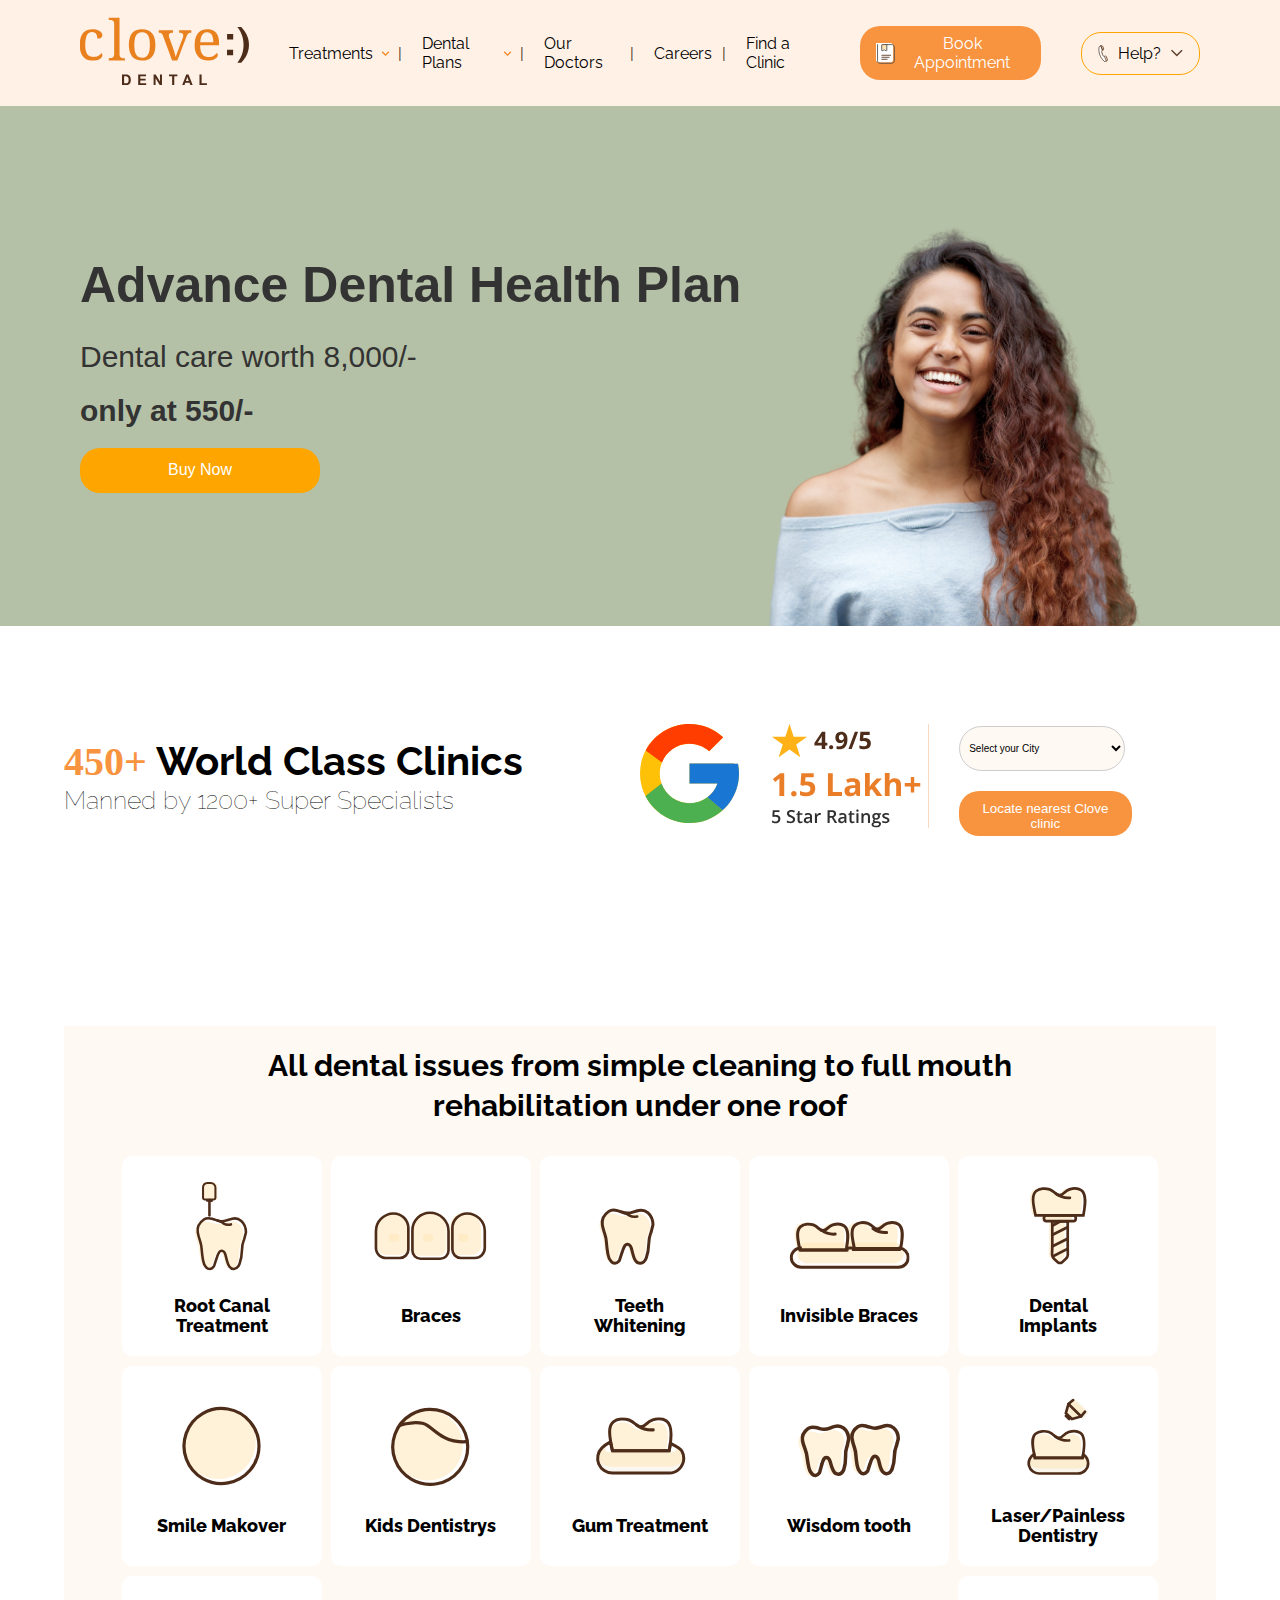
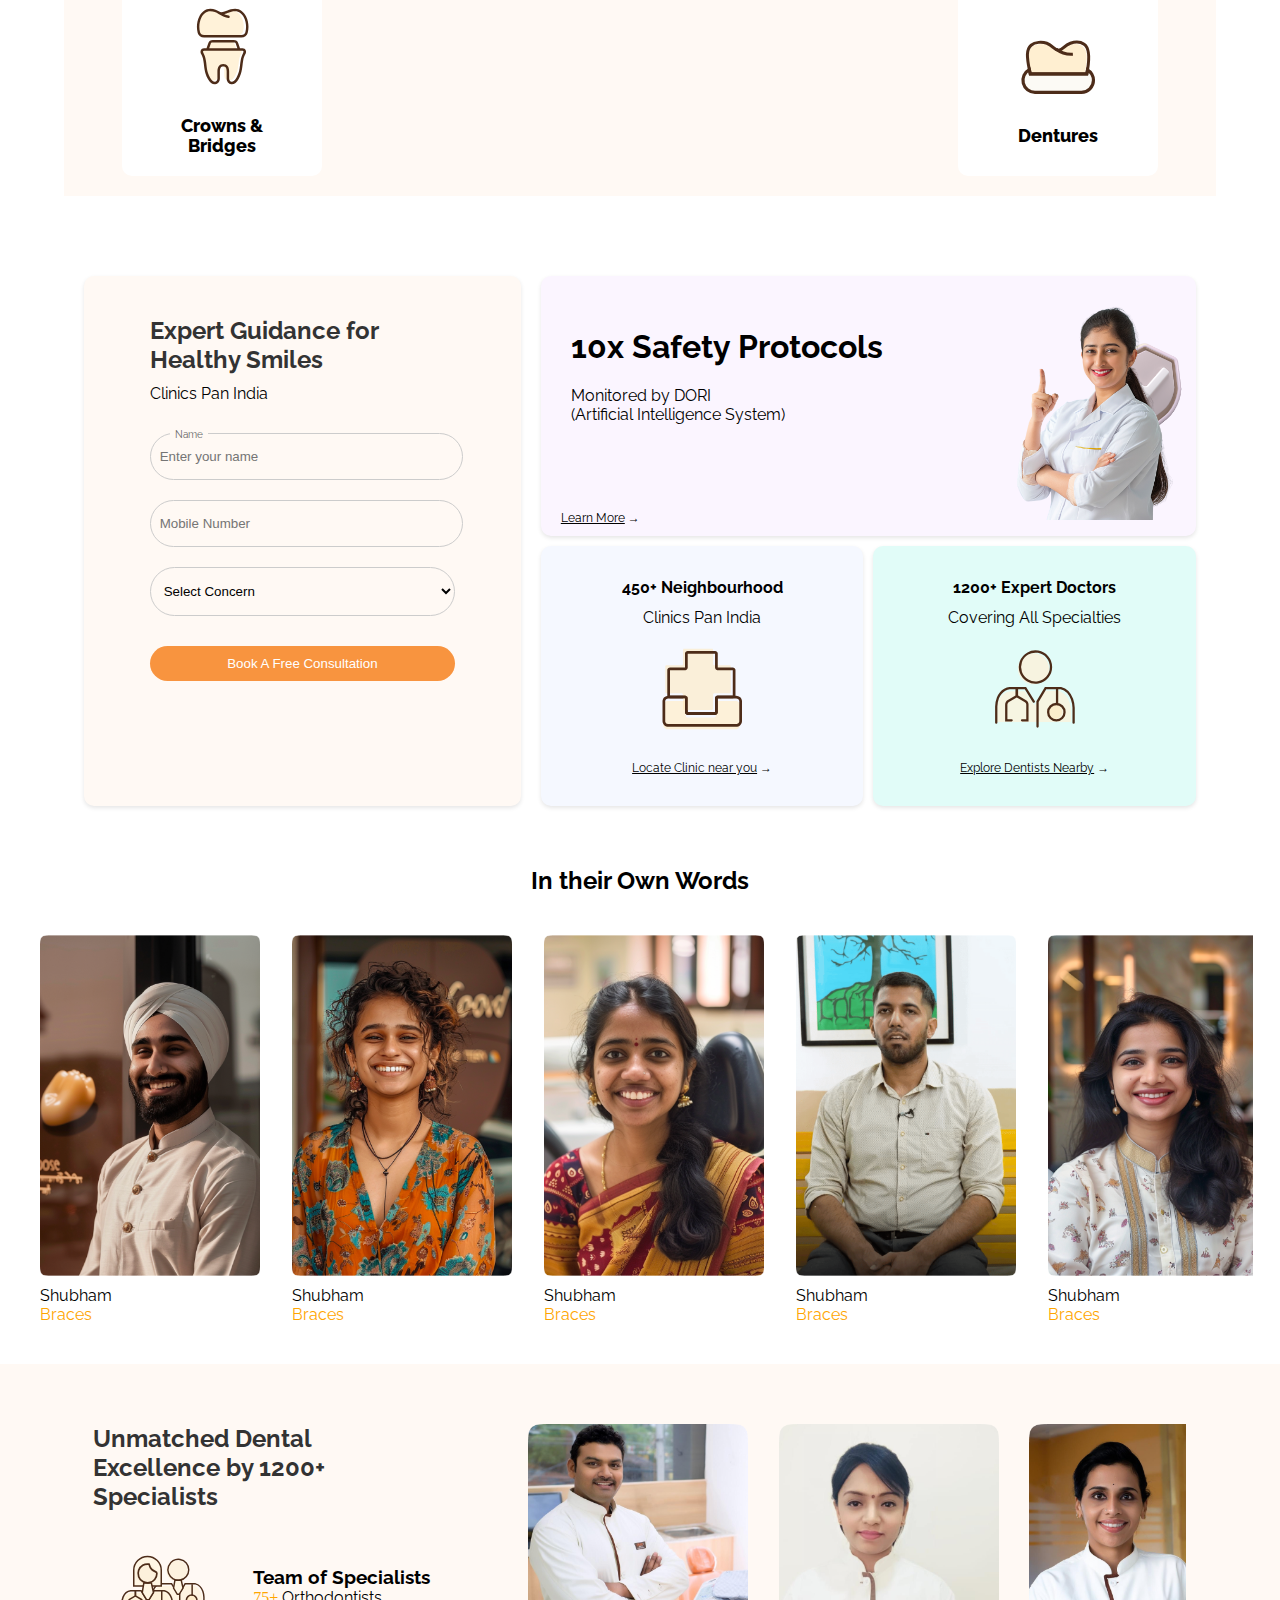
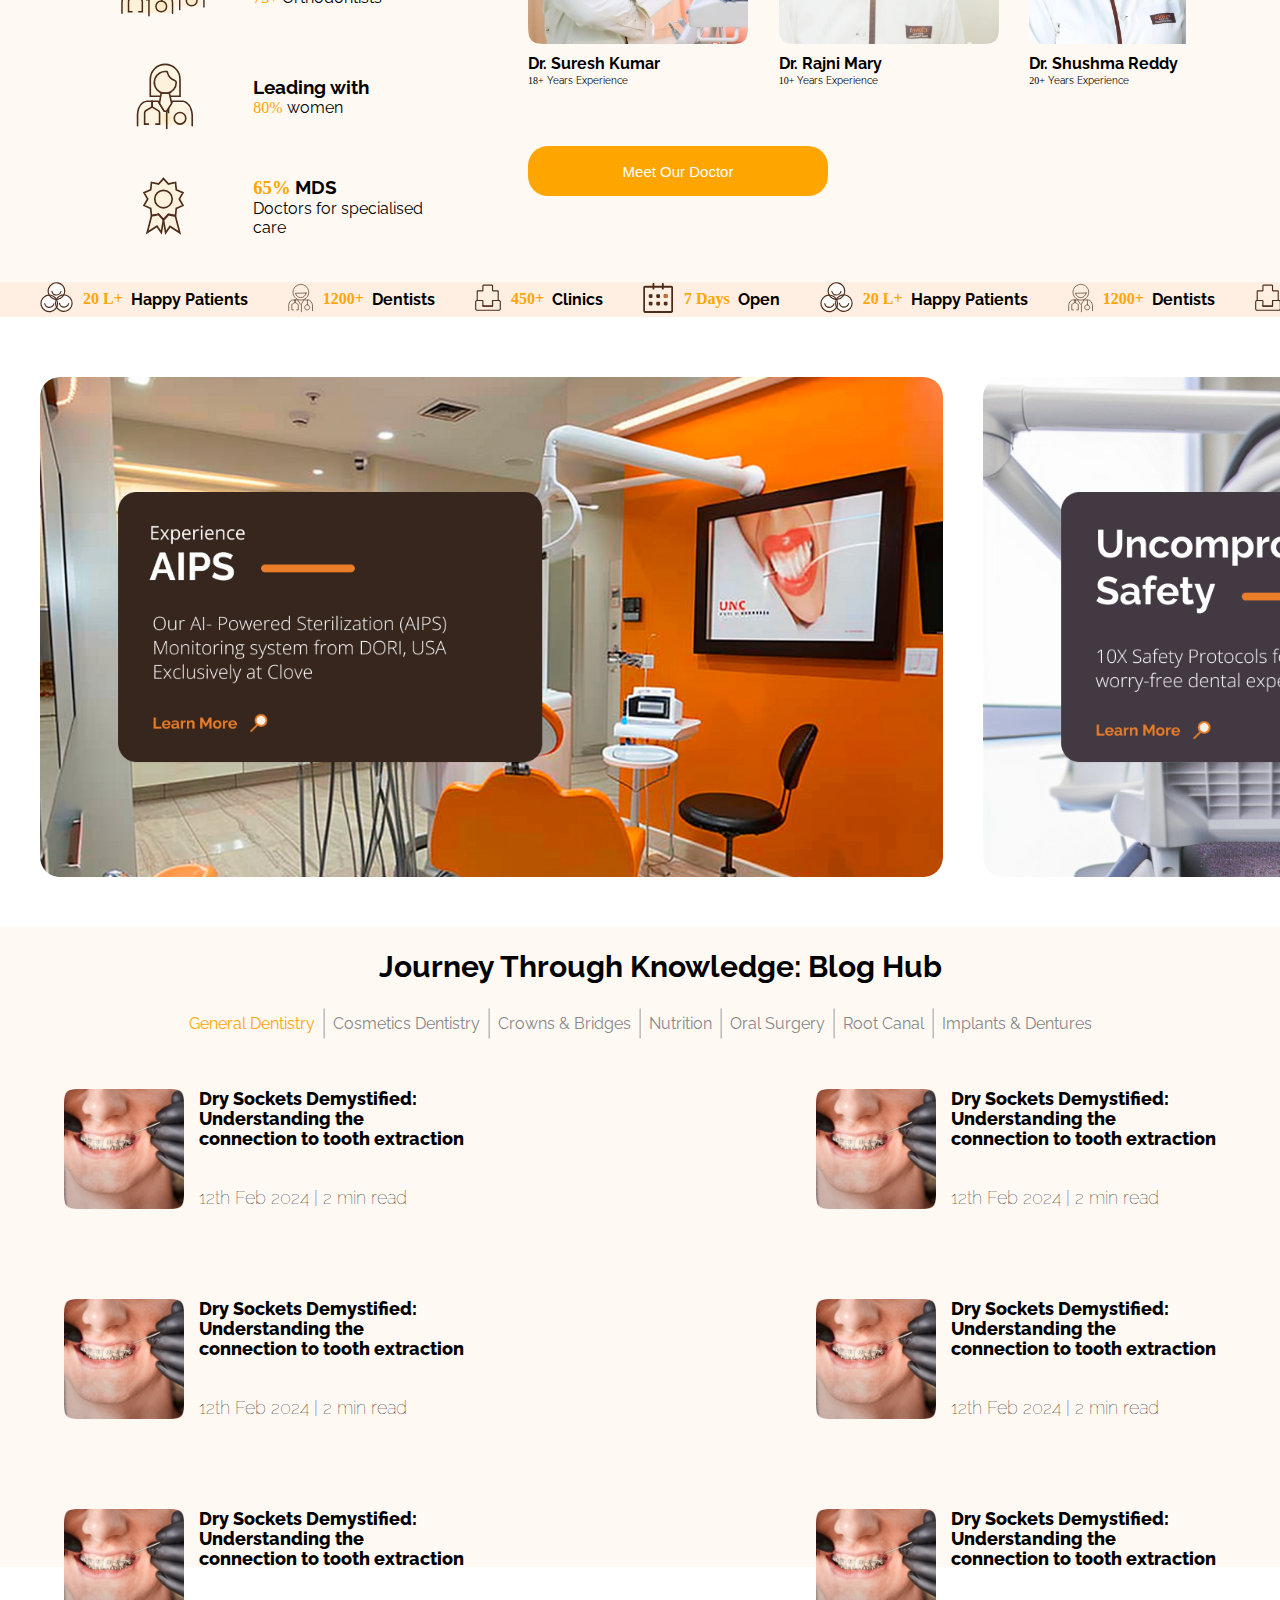
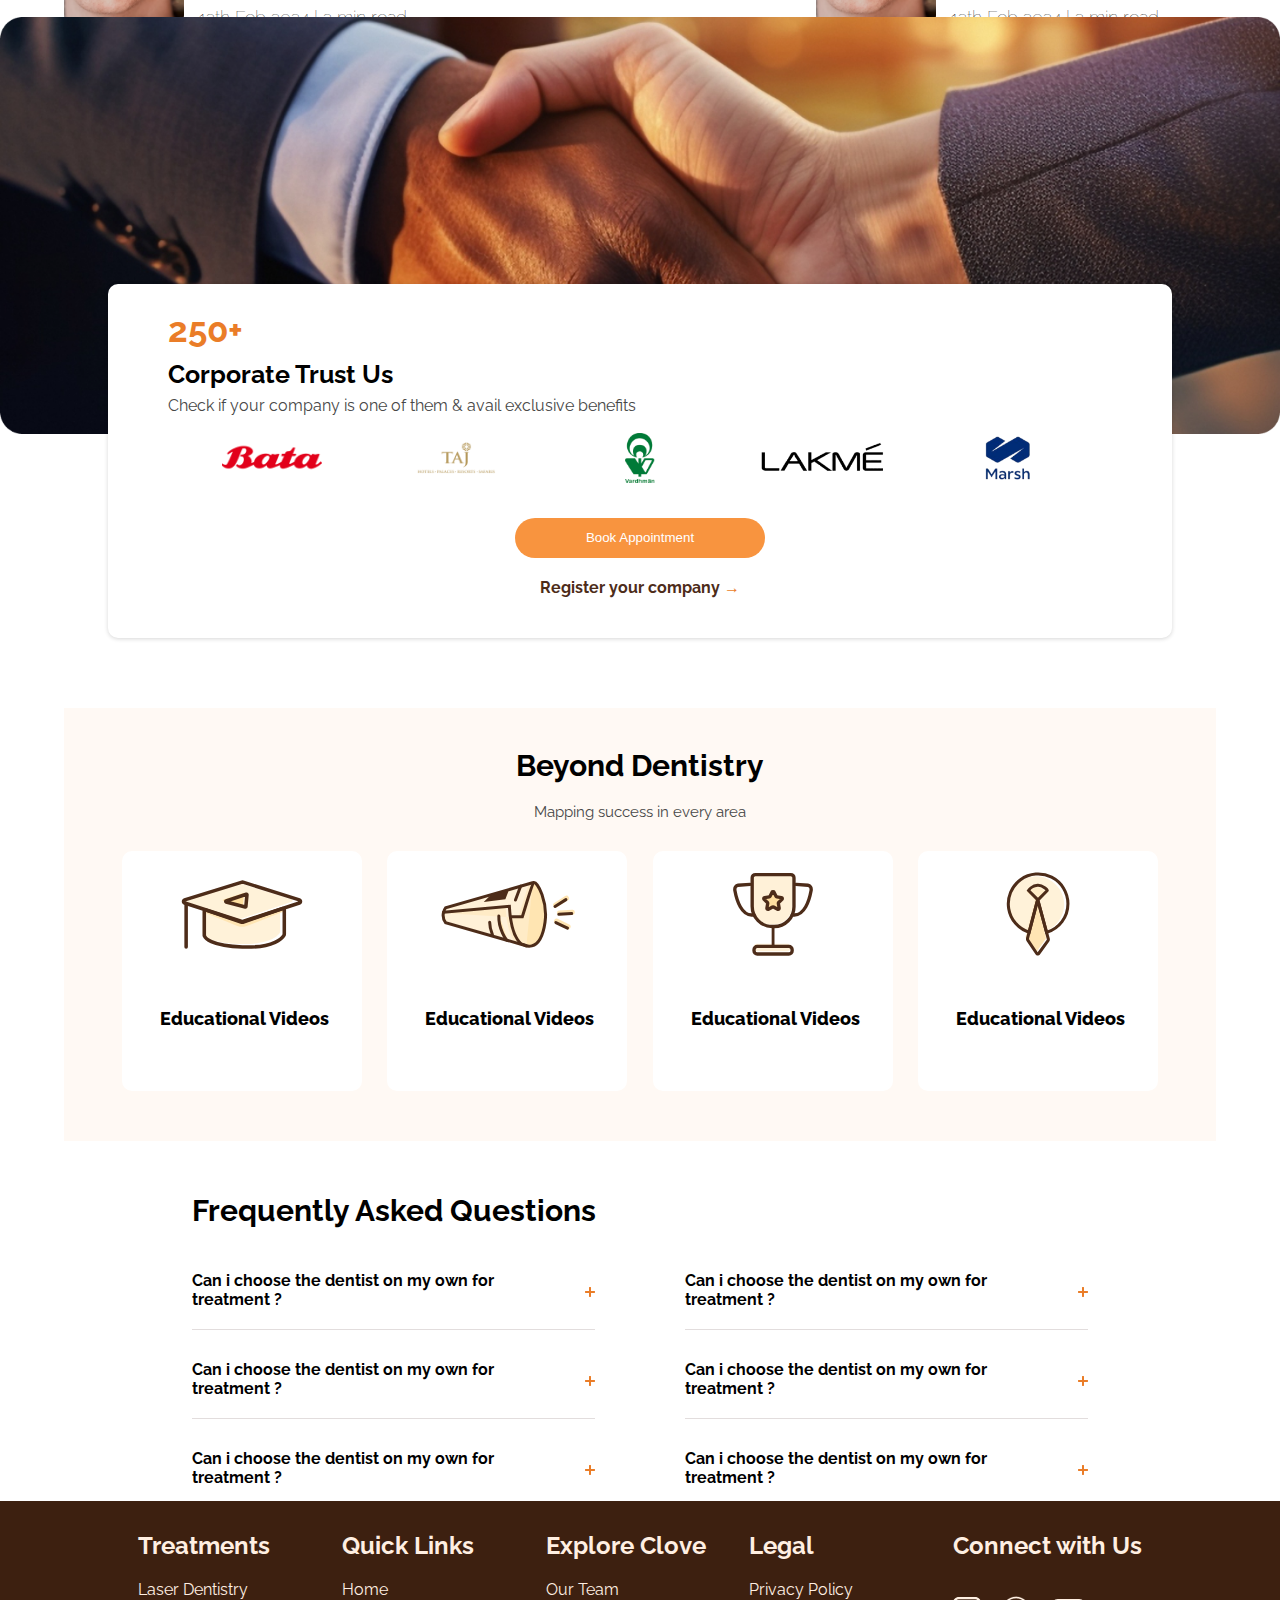
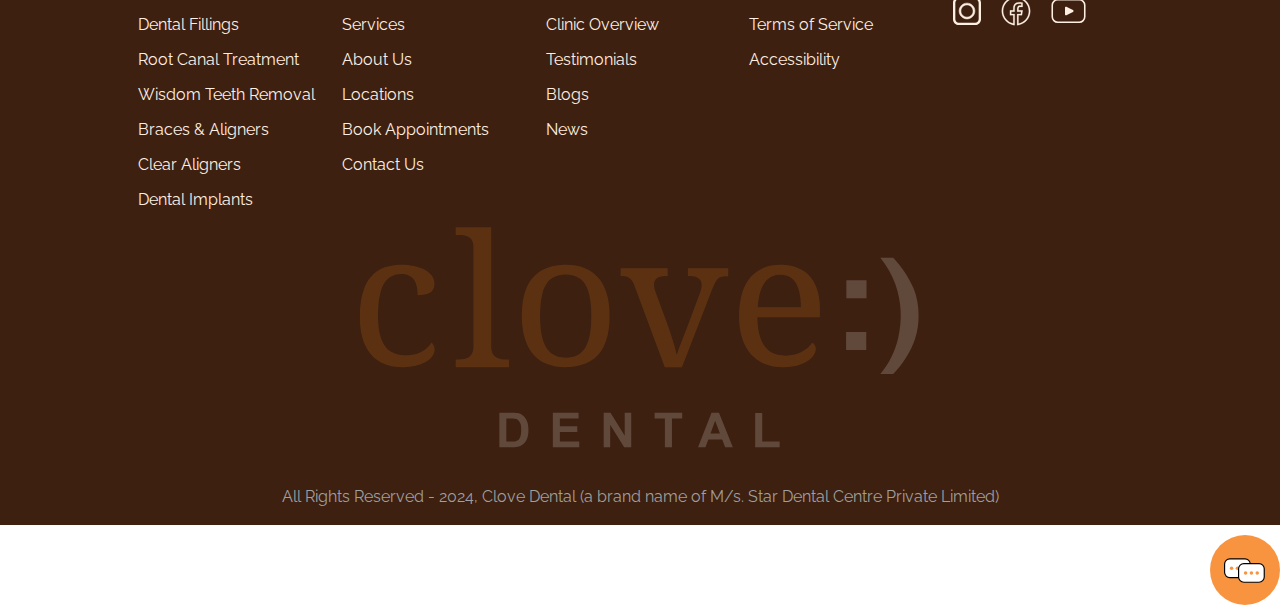
==== commit d519403b: "uploading files" ====
--- a/index.html
+++ b/index.html
@@ -3,9 +3,11 @@
 
 <head>
   <meta charset="UTF-8">
-  <meta name="viewport" content="width=device-width, initial-scale=1.0">
+ 
   <link rel="stylesheet" href="styles.css">
   <link href='https://fonts.googleapis.com/css?family=Raleway' rel='stylesheet'>
+  <meta name="viewport" 
+      content="width=device-width, initial-scale=1.0, maximum-scale=1.0, user-scalable=0"/>
   <title>Clove Dental</title>
 </head>
 
@@ -13,30 +15,55 @@
 
   <nav class="navbar">
     <div class="logo">
-      <svg width="169" height="80" class="navbar-svg" viewBox="0 0 199 80" fill="none" xmlns="http://www.w3.org/2000/svg">
-      <g clip-path="url(#clip0_1_3104)">
-      <path d="M140.699 80.1629V67.7656H143.198V78.0569H149.413V80.1629H140.699Z" fill="#4D2C19"/>
-      <path d="M132.725 80.1637H130.005L128.925 77.3244H123.977L122.956 80.1637H120.305L125.125 67.6641H127.768L132.725 80.1637ZM128.122 75.2184L126.417 70.58L124.745 75.2184H128.122Z" fill="#4D2C19"/>
-      <path d="M108.493 80.1637V69.7786H104.82V67.6641H114.656V69.7786H110.992V80.1637H108.493Z" fill="#4D2C19"/>
-      <path d="M86.668 80.1637V67.6641H89.0996L94.1655 76.0113V67.6641H96.4879V80.1637H93.9804L88.9904 72.0125V80.1637H86.668Z" fill="#4D2C19"/>
-      <path d="M68.5312 80.1637V67.6641H77.709V69.7786H71.0304V72.5496H77.2446V74.6556H71.0304V78.0577H77.9454V80.1637H68.5312Z" fill="#4D2C19"/>
-      <path d="M49.457 67.6641H54.0248C55.0549 67.6641 55.84 67.7436 56.3804 67.9028C57.1066 68.1188 57.7286 68.5025 58.2464 69.0539C58.7643 69.6052 59.1583 70.2817 59.4285 71.0831C59.6986 71.8789 59.8337 72.8623 59.8337 74.0332C59.8337 75.0621 59.7071 75.9489 59.4537 76.6935C59.1442 77.6029 58.7023 78.3391 58.1282 78.9018C57.6948 79.3281 57.1094 79.6606 56.372 79.8993C55.8204 80.0756 55.083 80.1637 54.1598 80.1637H49.457V67.6641ZM51.9562 69.7786V78.0577H53.8221C54.5201 78.0577 55.0239 78.0179 55.3335 77.9383C55.7387 77.836 56.0736 77.6626 56.3382 77.4182C56.6084 77.1738 56.828 76.773 56.9968 76.216C57.1657 75.6533 57.2501 74.8887 57.2501 73.9224C57.2501 72.9561 57.1657 72.2143 56.9968 71.697C56.828 71.1798 56.5916 70.7761 56.2875 70.4863C55.9836 70.1964 55.5981 70.0002 55.1308 69.8979C54.7818 69.8183 54.098 69.7786 53.0791 69.7786H51.9562Z" fill="#4D2C19"/>
-      <path d="M5.58202 16.9254C8.03069 15.0886 11.3068 14.4271 14.437 14.3901C17.451 14.3901 20.5811 14.8871 23.1459 16.3847C24.6847 17.3015 26.0288 18.6984 26.246 20.4009C26.4295 21.7676 26.2235 23.3827 24.9543 24.3062C23.6363 25.1927 21.9028 25.3337 20.3041 25.3438C20.2815 23.4868 20.1243 21.5325 19.1022 19.8737C18.4282 18.7689 17.1851 17.9429 15.7849 17.775C13.8716 17.5298 11.7824 17.8522 10.2322 18.9368C8.50617 20.2263 7.64505 22.1873 7.11338 24.0913C6.26346 27.2477 6.15862 30.5184 6.18483 33.7521C6.24099 36.3176 6.50309 38.9166 7.43164 41.3613C8.06437 42.9999 9.07905 44.5983 10.7003 45.599C12.7745 46.9085 15.4479 47.157 17.9078 46.9019C20.9892 46.5762 23.8235 44.82 25.2463 42.3485C26.4145 43.3693 26.6241 45.0181 26.0888 46.3512C25.5383 47.7783 24.269 48.8797 22.8463 49.6353C20.626 50.7971 18.0313 51.2572 15.4816 51.2974C12.6921 51.3613 9.83915 50.8844 7.39045 49.652C4.86314 48.366 2.97983 46.2303 1.83038 43.8629C0.115557 40.4008 -0.315018 36.5594 -0.296297 32.8085C-0.270088 29.5614 0.0144652 26.2672 1.16392 23.1678C2.02133 20.8039 3.41416 18.5238 5.58951 16.9321L5.58202 16.9254Z" fill="#E9811F"/>
-      <path d="M33.9087 3.63195C33.8825 2.69508 33.8638 1.75822 33.9162 0.824707C38.1284 0.865002 42.3405 0.811274 46.5564 0.854927C46.5378 14.9214 46.5564 28.9879 46.5489 43.0577C46.5415 44.3707 46.5378 45.7944 47.3802 46.9328C47.983 47.7958 49.0912 48.2659 50.1883 48.3935C51.0756 48.5111 51.9742 48.5312 52.8691 48.4976C52.929 49.4311 52.8841 50.368 52.8916 51.3014C46.5826 51.2982 40.27 51.3149 33.9611 51.2914L33.8975 51.2377C33.8675 50.331 33.8975 49.4177 33.89 48.5077C35.4663 48.4908 37.2148 48.5849 38.5627 47.7185C39.8769 46.8354 40.2438 45.2639 40.2363 43.8703C40.2363 31.9127 40.2363 19.955 40.2363 8.00066C40.2513 6.68434 39.8544 5.21691 38.6076 4.40093C37.2485 3.53794 35.4887 3.63531 33.905 3.63195H33.9087Z" fill="#E9811F"/>
-      <path d="M71.6051 14.4417C74.4282 14.2638 77.3523 14.5223 79.947 15.5902C82.1149 16.4598 83.9498 17.9239 85.2598 19.6936C86.7575 21.695 87.6373 24.0153 88.1543 26.3659C88.7872 29.3242 88.8689 32.3564 88.693 35.3585C88.4987 38.2395 87.9708 41.1509 86.6791 43.8138C85.691 45.8621 84.1441 47.719 82.0961 49.0086C79.947 50.382 77.3299 51.0703 74.7165 51.2416C71.8596 51.4397 68.9055 51.161 66.2883 50.0663C63.9857 49.1294 62.0687 47.5142 60.747 45.5935C59.3916 43.6358 58.5792 41.4129 58.0962 39.163C57.5457 36.5404 57.4297 33.8641 57.5196 31.2013C57.6394 28.4176 58.0251 25.6136 59.0584 22.9709C59.9346 20.748 61.3424 18.6358 63.4166 17.1483C65.708 15.4458 68.6697 14.623 71.6088 14.4417H71.6051ZM71.927 17.9441C70.3582 18.0817 68.8194 18.6459 67.6774 19.6365C65.9851 21.0804 65.1876 23.1388 64.6971 25.1402C63.9408 28.5015 63.8996 31.9569 64.0344 35.3685C64.2029 38.0918 64.4986 40.8822 65.723 43.4108C66.5317 45.1099 67.9508 46.668 69.9164 47.3463C71.781 47.981 73.8852 48.0113 75.8023 47.5344C77.8315 47.0273 79.4191 45.5734 80.3027 43.8944C81.7217 41.2483 82.0213 38.2664 82.201 35.3718C82.3396 31.9266 82.2909 28.4411 81.5158 25.0529C80.9917 22.9374 80.0931 20.7446 78.1685 19.3309C76.4463 18.0549 74.0949 17.746 71.9308 17.9441H71.927Z" fill="#E9811F"/>
-      <path d="M143.419 15.6064C145.834 14.5486 148.59 14.2597 151.252 14.4411C154.146 14.6292 157.033 15.6231 159.107 17.4767C161.346 19.4445 162.585 22.1409 163.211 24.8541C163.874 27.6278 163.78 30.4787 163.765 33.2994C156.336 33.2927 148.912 33.3195 141.487 33.2859C141.435 34.8037 141.607 36.3249 141.828 37.8293C142.221 40.1161 142.914 42.4532 144.509 44.3236C145.553 45.566 147.073 46.4693 148.762 46.8353C151.877 47.517 155.318 46.9898 157.962 45.3477C159.178 44.6023 160.268 43.6553 160.998 42.5002C161.578 42.7117 161.904 43.2523 162.125 43.7493C162.623 45.0891 161.979 46.5297 161.062 47.5975C159.444 49.4243 156.951 50.425 154.476 50.9589C150.986 51.5801 147.219 51.4424 143.962 50.0724C141.461 49.0482 139.417 47.2517 138.042 45.1362C135.916 41.8689 135.134 38.0408 134.994 34.3001C134.92 31.6037 135.066 28.887 135.627 26.2309C136.081 24.1322 136.807 22.057 138.024 20.2067C139.297 18.2692 141.147 16.6003 143.419 15.6164V15.6064ZM145.381 19.3773C144.082 20.4317 143.303 21.8891 142.764 23.3599C142.027 25.4149 141.719 27.5741 141.585 29.7232C146.726 29.7232 151.866 29.7467 157.003 29.7098C156.973 27.4901 156.82 25.2504 156.157 23.1013C155.674 21.5734 154.899 20.0288 153.465 19.0281C152.252 18.1349 150.612 17.8763 149.081 17.9838C147.721 18.0644 146.381 18.5445 145.377 19.3773H145.381Z" fill="#E9811F"/>
-      <path d="M92.7388 15.6729C98.3175 15.6761 103.896 15.6729 109.476 15.6729C109.49 16.5996 109.461 17.523 109.494 18.4499C108.258 18.4901 106.911 18.423 105.84 19.0811C104.87 19.652 104.574 20.7702 104.608 21.7507C104.631 23.0603 105.222 24.286 105.637 25.5251C106.847 28.8494 108.045 32.1738 109.255 35.4982C110.041 37.6204 110.753 39.7628 111.392 41.9219C111.857 43.4935 112.344 45.0684 112.632 46.6768C112.676 46.6634 112.774 46.6432 112.819 46.6298C113.849 43.3188 115.238 40.1086 116.443 36.8515C117.911 32.9092 119.375 28.9636 120.843 25.0247C121.348 23.7655 121.752 22.4223 121.573 21.0758C121.471 20.3068 121.068 19.5244 120.311 19.108C119.237 18.4867 117.918 18.4969 116.694 18.4431C116.739 17.5197 116.698 16.5962 116.717 15.6729C121.506 15.6829 126.29 15.6729 131.075 15.6762C131.06 16.6097 131.102 17.5465 131.053 18.4801C130.009 18.47 128.855 18.4196 127.953 18.9704C127.084 19.5411 126.597 20.4377 126.167 21.2974C125.268 23.1711 124.613 25.1322 123.853 27.0529C122.026 31.838 120.191 36.6231 118.364 41.4082C117.083 44.7057 115.87 48.0233 114.553 51.3075C112.53 51.2806 110.509 51.2974 108.484 51.3007C104.818 41.4585 101.239 31.5862 97.5954 21.7373C97.1835 20.7534 96.704 19.7057 95.7158 19.0745C94.8544 18.5203 93.7462 18.4835 92.728 18.4666C92.713 17.5365 92.7055 16.603 92.7355 15.6729H92.7388Z" fill="#E9811F"/>
-      <path d="M185.316 11.8154C186.847 11.8188 188.379 11.8188 189.91 11.8154C192.943 15.123 195.478 18.8302 197.155 22.8497C198.405 25.9458 198.948 29.2499 198.967 32.5374C199.004 35.4253 198.592 38.3165 197.682 41.0901C196.177 45.7745 193.306 50.0156 189.899 53.7798C188.371 53.7698 186.839 53.7698 185.312 53.7798C188.51 49.9014 190.633 45.3614 191.711 40.6435C193.156 34.391 192.853 27.8094 190.786 21.698C189.603 18.1587 187.757 14.794 185.312 11.8154H185.316Z" fill="#4D2C19"/>
-      <path d="M173.211 19.9585C175.607 19.9585 178.004 19.9585 180.4 19.9585C180.4 22.1244 180.4 24.2869 180.4 26.4528C178 26.4528 175.604 26.4528 173.207 26.4528C173.207 24.2903 173.207 22.1244 173.207 19.9619L173.211 19.9585Z" fill="#4D2C19"/>
-      <path d="M173.131 38.6025C175.528 38.6025 177.924 38.6125 180.32 38.5991C180.32 40.765 180.32 42.9309 180.32 45.0967C177.924 45.0967 175.528 45.0967 173.131 45.0967C173.128 42.9309 173.128 40.7684 173.131 38.6025Z" fill="#4D2C19"/>
-      </g>
-      <defs>
-      <clipPath id="clip0_1_3104">
-      <rect width="199" height="80" fill="white"/>
-      </clipPath>
-      </defs>
+      <svg width="169"   height="80" class="navbar-svg" viewBox="0 0 199 80" fill="none"
+        xmlns="http://www.w3.org/2000/svg">
+        <g clip-path="url(#clip0_1_3104)">
+          <path d="M140.699 80.1629V67.7656H143.198V78.0569H149.413V80.1629H140.699Z" fill="#4D2C19" />
+          <path
+            d="M132.725 80.1637H130.005L128.925 77.3244H123.977L122.956 80.1637H120.305L125.125 67.6641H127.768L132.725 80.1637ZM128.122 75.2184L126.417 70.58L124.745 75.2184H128.122Z"
+            fill="#4D2C19" />
+          <path d="M108.493 80.1637V69.7786H104.82V67.6641H114.656V69.7786H110.992V80.1637H108.493Z" fill="#4D2C19" />
+          <path
+            d="M86.668 80.1637V67.6641H89.0996L94.1655 76.0113V67.6641H96.4879V80.1637H93.9804L88.9904 72.0125V80.1637H86.668Z"
+            fill="#4D2C19" />
+          <path
+            d="M68.5312 80.1637V67.6641H77.709V69.7786H71.0304V72.5496H77.2446V74.6556H71.0304V78.0577H77.9454V80.1637H68.5312Z"
+            fill="#4D2C19" />
+          <path
+            d="M49.457 67.6641H54.0248C55.0549 67.6641 55.84 67.7436 56.3804 67.9028C57.1066 68.1188 57.7286 68.5025 58.2464 69.0539C58.7643 69.6052 59.1583 70.2817 59.4285 71.0831C59.6986 71.8789 59.8337 72.8623 59.8337 74.0332C59.8337 75.0621 59.7071 75.9489 59.4537 76.6935C59.1442 77.6029 58.7023 78.3391 58.1282 78.9018C57.6948 79.3281 57.1094 79.6606 56.372 79.8993C55.8204 80.0756 55.083 80.1637 54.1598 80.1637H49.457V67.6641ZM51.9562 69.7786V78.0577H53.8221C54.5201 78.0577 55.0239 78.0179 55.3335 77.9383C55.7387 77.836 56.0736 77.6626 56.3382 77.4182C56.6084 77.1738 56.828 76.773 56.9968 76.216C57.1657 75.6533 57.2501 74.8887 57.2501 73.9224C57.2501 72.9561 57.1657 72.2143 56.9968 71.697C56.828 71.1798 56.5916 70.7761 56.2875 70.4863C55.9836 70.1964 55.5981 70.0002 55.1308 69.8979C54.7818 69.8183 54.098 69.7786 53.0791 69.7786H51.9562Z"
+            fill="#4D2C19" />
+          <path
+            d="M5.58202 16.9254C8.03069 15.0886 11.3068 14.4271 14.437 14.3901C17.451 14.3901 20.5811 14.8871 23.1459 16.3847C24.6847 17.3015 26.0288 18.6984 26.246 20.4009C26.4295 21.7676 26.2235 23.3827 24.9543 24.3062C23.6363 25.1927 21.9028 25.3337 20.3041 25.3438C20.2815 23.4868 20.1243 21.5325 19.1022 19.8737C18.4282 18.7689 17.1851 17.9429 15.7849 17.775C13.8716 17.5298 11.7824 17.8522 10.2322 18.9368C8.50617 20.2263 7.64505 22.1873 7.11338 24.0913C6.26346 27.2477 6.15862 30.5184 6.18483 33.7521C6.24099 36.3176 6.50309 38.9166 7.43164 41.3613C8.06437 42.9999 9.07905 44.5983 10.7003 45.599C12.7745 46.9085 15.4479 47.157 17.9078 46.9019C20.9892 46.5762 23.8235 44.82 25.2463 42.3485C26.4145 43.3693 26.6241 45.0181 26.0888 46.3512C25.5383 47.7783 24.269 48.8797 22.8463 49.6353C20.626 50.7971 18.0313 51.2572 15.4816 51.2974C12.6921 51.3613 9.83915 50.8844 7.39045 49.652C4.86314 48.366 2.97983 46.2303 1.83038 43.8629C0.115557 40.4008 -0.315018 36.5594 -0.296297 32.8085C-0.270088 29.5614 0.0144652 26.2672 1.16392 23.1678C2.02133 20.8039 3.41416 18.5238 5.58951 16.9321L5.58202 16.9254Z"
+            fill="#E9811F" />
+          <path
+            d="M33.9087 3.63195C33.8825 2.69508 33.8638 1.75822 33.9162 0.824707C38.1284 0.865002 42.3405 0.811274 46.5564 0.854927C46.5378 14.9214 46.5564 28.9879 46.5489 43.0577C46.5415 44.3707 46.5378 45.7944 47.3802 46.9328C47.983 47.7958 49.0912 48.2659 50.1883 48.3935C51.0756 48.5111 51.9742 48.5312 52.8691 48.4976C52.929 49.4311 52.8841 50.368 52.8916 51.3014C46.5826 51.2982 40.27 51.3149 33.9611 51.2914L33.8975 51.2377C33.8675 50.331 33.8975 49.4177 33.89 48.5077C35.4663 48.4908 37.2148 48.5849 38.5627 47.7185C39.8769 46.8354 40.2438 45.2639 40.2363 43.8703C40.2363 31.9127 40.2363 19.955 40.2363 8.00066C40.2513 6.68434 39.8544 5.21691 38.6076 4.40093C37.2485 3.53794 35.4887 3.63531 33.905 3.63195H33.9087Z"
+            fill="#E9811F" />
+          <path
+            d="M71.6051 14.4417C74.4282 14.2638 77.3523 14.5223 79.947 15.5902C82.1149 16.4598 83.9498 17.9239 85.2598 19.6936C86.7575 21.695 87.6373 24.0153 88.1543 26.3659C88.7872 29.3242 88.8689 32.3564 88.693 35.3585C88.4987 38.2395 87.9708 41.1509 86.6791 43.8138C85.691 45.8621 84.1441 47.719 82.0961 49.0086C79.947 50.382 77.3299 51.0703 74.7165 51.2416C71.8596 51.4397 68.9055 51.161 66.2883 50.0663C63.9857 49.1294 62.0687 47.5142 60.747 45.5935C59.3916 43.6358 58.5792 41.4129 58.0962 39.163C57.5457 36.5404 57.4297 33.8641 57.5196 31.2013C57.6394 28.4176 58.0251 25.6136 59.0584 22.9709C59.9346 20.748 61.3424 18.6358 63.4166 17.1483C65.708 15.4458 68.6697 14.623 71.6088 14.4417H71.6051ZM71.927 17.9441C70.3582 18.0817 68.8194 18.6459 67.6774 19.6365C65.9851 21.0804 65.1876 23.1388 64.6971 25.1402C63.9408 28.5015 63.8996 31.9569 64.0344 35.3685C64.2029 38.0918 64.4986 40.8822 65.723 43.4108C66.5317 45.1099 67.9508 46.668 69.9164 47.3463C71.781 47.981 73.8852 48.0113 75.8023 47.5344C77.8315 47.0273 79.4191 45.5734 80.3027 43.8944C81.7217 41.2483 82.0213 38.2664 82.201 35.3718C82.3396 31.9266 82.2909 28.4411 81.5158 25.0529C80.9917 22.9374 80.0931 20.7446 78.1685 19.3309C76.4463 18.0549 74.0949 17.746 71.9308 17.9441H71.927Z"
+            fill="#E9811F" />
+          <path
+            d="M143.419 15.6064C145.834 14.5486 148.59 14.2597 151.252 14.4411C154.146 14.6292 157.033 15.6231 159.107 17.4767C161.346 19.4445 162.585 22.1409 163.211 24.8541C163.874 27.6278 163.78 30.4787 163.765 33.2994C156.336 33.2927 148.912 33.3195 141.487 33.2859C141.435 34.8037 141.607 36.3249 141.828 37.8293C142.221 40.1161 142.914 42.4532 144.509 44.3236C145.553 45.566 147.073 46.4693 148.762 46.8353C151.877 47.517 155.318 46.9898 157.962 45.3477C159.178 44.6023 160.268 43.6553 160.998 42.5002C161.578 42.7117 161.904 43.2523 162.125 43.7493C162.623 45.0891 161.979 46.5297 161.062 47.5975C159.444 49.4243 156.951 50.425 154.476 50.9589C150.986 51.5801 147.219 51.4424 143.962 50.0724C141.461 49.0482 139.417 47.2517 138.042 45.1362C135.916 41.8689 135.134 38.0408 134.994 34.3001C134.92 31.6037 135.066 28.887 135.627 26.2309C136.081 24.1322 136.807 22.057 138.024 20.2067C139.297 18.2692 141.147 16.6003 143.419 15.6164V15.6064ZM145.381 19.3773C144.082 20.4317 143.303 21.8891 142.764 23.3599C142.027 25.4149 141.719 27.5741 141.585 29.7232C146.726 29.7232 151.866 29.7467 157.003 29.7098C156.973 27.4901 156.82 25.2504 156.157 23.1013C155.674 21.5734 154.899 20.0288 153.465 19.0281C152.252 18.1349 150.612 17.8763 149.081 17.9838C147.721 18.0644 146.381 18.5445 145.377 19.3773H145.381Z"
+            fill="#E9811F" />
+          <path
+            d="M92.7388 15.6729C98.3175 15.6761 103.896 15.6729 109.476 15.6729C109.49 16.5996 109.461 17.523 109.494 18.4499C108.258 18.4901 106.911 18.423 105.84 19.0811C104.87 19.652 104.574 20.7702 104.608 21.7507C104.631 23.0603 105.222 24.286 105.637 25.5251C106.847 28.8494 108.045 32.1738 109.255 35.4982C110.041 37.6204 110.753 39.7628 111.392 41.9219C111.857 43.4935 112.344 45.0684 112.632 46.6768C112.676 46.6634 112.774 46.6432 112.819 46.6298C113.849 43.3188 115.238 40.1086 116.443 36.8515C117.911 32.9092 119.375 28.9636 120.843 25.0247C121.348 23.7655 121.752 22.4223 121.573 21.0758C121.471 20.3068 121.068 19.5244 120.311 19.108C119.237 18.4867 117.918 18.4969 116.694 18.4431C116.739 17.5197 116.698 16.5962 116.717 15.6729C121.506 15.6829 126.29 15.6729 131.075 15.6762C131.06 16.6097 131.102 17.5465 131.053 18.4801C130.009 18.47 128.855 18.4196 127.953 18.9704C127.084 19.5411 126.597 20.4377 126.167 21.2974C125.268 23.1711 124.613 25.1322 123.853 27.0529C122.026 31.838 120.191 36.6231 118.364 41.4082C117.083 44.7057 115.87 48.0233 114.553 51.3075C112.53 51.2806 110.509 51.2974 108.484 51.3007C104.818 41.4585 101.239 31.5862 97.5954 21.7373C97.1835 20.7534 96.704 19.7057 95.7158 19.0745C94.8544 18.5203 93.7462 18.4835 92.728 18.4666C92.713 17.5365 92.7055 16.603 92.7355 15.6729H92.7388Z"
+            fill="#E9811F" />
+          <path
+            d="M185.316 11.8154C186.847 11.8188 188.379 11.8188 189.91 11.8154C192.943 15.123 195.478 18.8302 197.155 22.8497C198.405 25.9458 198.948 29.2499 198.967 32.5374C199.004 35.4253 198.592 38.3165 197.682 41.0901C196.177 45.7745 193.306 50.0156 189.899 53.7798C188.371 53.7698 186.839 53.7698 185.312 53.7798C188.51 49.9014 190.633 45.3614 191.711 40.6435C193.156 34.391 192.853 27.8094 190.786 21.698C189.603 18.1587 187.757 14.794 185.312 11.8154H185.316Z"
+            fill="#4D2C19" />
+          <path
+            d="M173.211 19.9585C175.607 19.9585 178.004 19.9585 180.4 19.9585C180.4 22.1244 180.4 24.2869 180.4 26.4528C178 26.4528 175.604 26.4528 173.207 26.4528C173.207 24.2903 173.207 22.1244 173.207 19.9619L173.211 19.9585Z"
+            fill="#4D2C19" />
+          <path
+            d="M173.131 38.6025C175.528 38.6025 177.924 38.6125 180.32 38.5991C180.32 40.765 180.32 42.9309 180.32 45.0967C177.924 45.0967 175.528 45.0967 173.131 45.0967C173.128 42.9309 173.128 40.7684 173.131 38.6025Z"
+            fill="#4D2C19" />
+        </g>
+        <defs>
+          <clipPath id="clip0_1_3104">
+            <rect width="199" height="80" fill="white" />
+          </clipPath>
+        </defs>
       </svg>
-      </div>
+    </div>
     <ul class="menu">
       <span style="display:flex;flex-direction:row;align-items:center;">
         <li>Treatments</li>
@@ -56,223 +83,267 @@
           </svg></span>
         <span style="display:flex;flex-direction:row;align-items:center;padding-left:5px;color:#4D2C19"> | </span>
       </span>
-  
+
       <span style="display:flex;flex-direction:row;align-items:center;">
         <li>Our Doctors</li>
         <span style="display:flex;flex-direction:row;align-items:center;padding-left:5px;color:#F6841F;"></span>
         <span style="display:flex;flex-direction:row;align-items:center;padding-left:5px;color:#4D2C19"> | </span>
       </span>
-  
+
       <span style="display:flex;flex-direction:row;align-items:center;">
         <li>Careers</li>
         <span style="display:flex;flex-direction:row;align-items:center;padding-left:5px;color:#F6841F;"></span>
         <span style="display:flex;flex-direction:row;align-items:center;padding-left:5px;color:#4D2C19"> | </span>
       </span>
-  
+
       <span style="display:flex;flex-direction:row;align-items:center;">
         <li>Find a Clinic</li>
-        
-        
+
+
       </span>
-  
+
     </ul>
     <ul style="">
       <li class="appointment-btn" style="border-radius:20px;display:flex;  align-items: center;
       justify-content: space-between;gap:5px;">
-        
-          <svg width="21" height="25" viewBox="0 0 31 35" fill="none" xmlns="http://www.w3.org/2000/svg">
-            <path d="M0 0.5V27.6462C0 28.7654 0.449214 29.8388 1.24882 30.6302C2.04842 31.4215 3.1329 31.8661 4.26371 31.8661H23.7007C24.8315 31.8661 25.916 31.4215 26.7156 30.6302C27.5152 29.8388 27.9644 28.7654 27.9644 27.6462V4.7199C27.9644 3.60072 27.5152 2.52735 26.7156 1.73597C25.916 0.944582 24.8315 0.5 23.7007 0.5H6.54136" fill="white"/>
-            <path opacity="0.5" d="M17.3692 11.6024L13.4961 9.78654L9.62305 11.6024V1.91846H17.3692V11.6024Z" fill="#FFCC66"/>
-            <path d="M16.9375 13.0262L13.7906 11.5505C13.7153 11.5156 13.6331 11.4974 13.5499 11.4974C13.4667 11.4974 13.3846 11.5156 13.3092 11.5505L10.1623 13.0262C10.0784 13.0669 9.98532 13.0857 9.89195 13.081C9.79858 13.0762 9.70798 13.0479 9.62869 12.9989C9.54941 12.9499 9.48406 12.8816 9.43882 12.8007C9.39358 12.7197 9.36993 12.6286 9.37012 12.5361V3.50007C9.37012 3.35566 9.42808 3.21714 9.53125 3.11502C9.63443 3.01291 9.77436 2.95557 9.92027 2.95557H17.1741C17.32 2.95557 17.4599 3.01291 17.5631 3.11502C17.6663 3.21714 17.7242 3.35566 17.7242 3.50007V12.5361C17.724 12.6279 17.7003 12.7181 17.6553 12.7984C17.6104 12.8787 17.5456 12.9465 17.4671 12.9954C17.3886 13.0443 17.2989 13.0728 17.2063 13.0781C17.1137 13.0835 17.0213 13.0656 16.9375 13.0262Z" stroke="#494949" stroke-width="1.375" stroke-miterlimit="10"/>
-            <path d="M2.52246 2.94746V29.3886C2.52756 30.4834 2.97172 31.5315 3.75732 32.3024C4.54291 33.0733 5.60564 33.5039 6.7119 33.4995H25.8106C26.9168 33.5039 27.9796 33.0733 28.7652 32.3024C29.5508 31.5315 29.9949 30.4834 30 29.3886V7.0639C29.9975 6.52189 29.8871 5.98569 29.6752 5.48589C29.4633 4.9861 29.154 4.53248 28.765 4.15099C28.376 3.7695 27.9148 3.46759 27.4079 3.26248C26.901 3.05738 26.3582 2.95312 25.8106 2.95563L16.4964 2.87939" stroke="#494949" stroke-width="1.375" stroke-miterlimit="10" stroke-linecap="round"/>
-            <path d="M9.62305 20.4072H23.9079" stroke="#4D2C19" stroke-width="1.375" stroke-miterlimit="10" stroke-linecap="round"/>
-            <path d="M9.62305 23.6743H21.4734" stroke="#4D2C19" stroke-width="1.375" stroke-miterlimit="10" stroke-linecap="round"/>
-            <path d="M9.62305 26.9414H18.1725" stroke="#4D2C19" stroke-width="1.375" stroke-miterlimit="10" stroke-linecap="round"/>
-            </svg>
-            
-        
-       <span style="text-align: center;" class="res-font"> Book Appointment</span></li>
-      
+
+        <svg  class="nav-svg-img" width="21" height="25" viewBox="0 0 31 35" fill="none" xmlns="http://www.w3.org/2000/svg">
+          <path
+            d="M0 0.5V27.6462C0 28.7654 0.449214 29.8388 1.24882 30.6302C2.04842 31.4215 3.1329 31.8661 4.26371 31.8661H23.7007C24.8315 31.8661 25.916 31.4215 26.7156 30.6302C27.5152 29.8388 27.9644 28.7654 27.9644 27.6462V4.7199C27.9644 3.60072 27.5152 2.52735 26.7156 1.73597C25.916 0.944582 24.8315 0.5 23.7007 0.5H6.54136"
+            fill="white" />
+          <path opacity="0.5" d="M17.3692 11.6024L13.4961 9.78654L9.62305 11.6024V1.91846H17.3692V11.6024Z"
+            fill="#FFCC66" />
+          <path
+            d="M16.9375 13.0262L13.7906 11.5505C13.7153 11.5156 13.6331 11.4974 13.5499 11.4974C13.4667 11.4974 13.3846 11.5156 13.3092 11.5505L10.1623 13.0262C10.0784 13.0669 9.98532 13.0857 9.89195 13.081C9.79858 13.0762 9.70798 13.0479 9.62869 12.9989C9.54941 12.9499 9.48406 12.8816 9.43882 12.8007C9.39358 12.7197 9.36993 12.6286 9.37012 12.5361V3.50007C9.37012 3.35566 9.42808 3.21714 9.53125 3.11502C9.63443 3.01291 9.77436 2.95557 9.92027 2.95557H17.1741C17.32 2.95557 17.4599 3.01291 17.5631 3.11502C17.6663 3.21714 17.7242 3.35566 17.7242 3.50007V12.5361C17.724 12.6279 17.7003 12.7181 17.6553 12.7984C17.6104 12.8787 17.5456 12.9465 17.4671 12.9954C17.3886 13.0443 17.2989 13.0728 17.2063 13.0781C17.1137 13.0835 17.0213 13.0656 16.9375 13.0262Z"
+            stroke="#494949" stroke-width="1.375" stroke-miterlimit="10" />
+          <path
+            d="M2.52246 2.94746V29.3886C2.52756 30.4834 2.97172 31.5315 3.75732 32.3024C4.54291 33.0733 5.60564 33.5039 6.7119 33.4995H25.8106C26.9168 33.5039 27.9796 33.0733 28.7652 32.3024C29.5508 31.5315 29.9949 30.4834 30 29.3886V7.0639C29.9975 6.52189 29.8871 5.98569 29.6752 5.48589C29.4633 4.9861 29.154 4.53248 28.765 4.15099C28.376 3.7695 27.9148 3.46759 27.4079 3.26248C26.901 3.05738 26.3582 2.95312 25.8106 2.95563L16.4964 2.87939"
+            stroke="#494949" stroke-width="1.375" stroke-miterlimit="10" stroke-linecap="round" />
+          <path d="M9.62305 20.4072H23.9079" stroke="#4D2C19" stroke-width="1.375" stroke-miterlimit="10"
+            stroke-linecap="round" />
+          <path d="M9.62305 23.6743H21.4734" stroke="#4D2C19" stroke-width="1.375" stroke-miterlimit="10"
+            stroke-linecap="round" />
+          <path d="M9.62305 26.9414H18.1725" stroke="#4D2C19" stroke-width="1.375" stroke-miterlimit="10"
+            stroke-linecap="round" />
+        </svg>
+
+
+        <span style="text-align: center;" class="res-font"> Book Appointment</span>
+      </li>
+
     </ul>
-  
-    <ul >
+
+    <ul>
       <li class="help-menu" style="border:1px solid orange;border-radius:20px;display: flex;padding: 8px 16px;align-items: center;
       justify-content: space-between;gap:10px;">
-        
+
         <svg width="10" height="25" viewBox="0 0 20 35" fill="none" xmlns="http://www.w3.org/2000/svg">
-          <path opacity="0.5" d="M10.0493 10.6934L9.20713 10.9868L5.52441 1.94293L5.95577 1.79327C6.31256 1.66696 6.6908 1.61233 7.06876 1.63251C7.44671 1.65268 7.81696 1.74726 8.15828 1.91083C8.49961 2.0744 8.80528 2.30373 9.05778 2.58569C9.31028 2.86765 9.50463 3.19669 9.62969 3.55392L11.2583 8.16389C11.4323 8.65969 11.4027 9.20421 11.1761 9.67828C10.9495 10.1523 10.5444 10.5174 10.0493 10.6934Z" fill="#FF9C4F"/>
-          <path opacity="0.5" d="M17.2183 31.9147L16.379 32.2082L12.6963 23.1614L13.1276 23.0088C13.4845 22.8829 13.8626 22.8285 14.2405 22.8489C14.6183 22.8693 14.9884 22.9639 15.3296 23.1274C15.6709 23.2909 15.9765 23.5201 16.2291 23.8019C16.4816 24.0836 16.6762 24.4124 16.8016 24.7694L18.4361 29.3823C18.5224 29.6286 18.5594 29.8894 18.545 30.15C18.5305 30.4105 18.4649 30.6656 18.3518 30.9008C18.2387 31.136 18.0804 31.3466 17.8859 31.5205C17.6914 31.6945 17.4645 31.8285 17.2183 31.9147Z" fill="#FF9C4F"/>
-          <path d="M8.32962 9.54575L7.48743 9.83919C6.7669 10.0931 6.17668 10.6227 5.84652 11.3116C5.51636 12.0006 5.47329 12.7924 5.72677 13.5131L8.03911 20.0598C8.16482 20.4169 8.35966 20.7457 8.61251 21.0275C8.86536 21.3093 9.17125 21.5385 9.51271 21.702C9.85417 21.8655 10.2245 21.9601 10.6026 21.9804C10.9806 22.0008 11.3589 21.9464 11.716 21.8204L12.5758 21.527C12.8193 21.441 13.0774 21.4038 13.3353 21.4176C13.5932 21.4314 13.8459 21.4958 14.0789 21.6073C14.3119 21.7187 14.5206 21.875 14.6932 22.0672C14.8658 22.2593 14.9988 22.4836 15.0847 22.7272L17.1858 28.6752C17.2718 28.9178 17.3091 29.1749 17.2956 29.4319C17.2821 29.6889 17.2181 29.9408 17.1071 30.173C16.9962 30.4052 16.8406 30.6133 16.6491 30.7853C16.4577 30.9573 16.2342 31.0898 15.9914 31.1754L13.1186 32.1907C12.6264 32.3667 12.0954 32.4051 11.583 32.3016C11.0705 32.1982 10.596 31.9569 10.2106 31.6038C6.41296 28.1027 3.52863 23.7265 1.80866 18.8561C0.0886839 13.9857 -0.414775 8.76871 0.34208 3.65928C0.41966 3.14251 0.636579 2.65664 0.969535 2.25389C1.30249 1.85114 1.7389 1.54676 2.23186 1.37339L4.23607 0.663243C4.95675 0.409768 5.7486 0.452834 6.43753 0.782991C7.12646 1.11315 7.65609 1.70337 7.91 2.4239L9.53861 7.03386C9.70637 7.52746 9.6737 8.06718 9.4476 8.53693C9.22151 9.00668 8.82005 9.36894 8.32962 9.54575Z" fill="white"/>
-          <path d="M10.0493 10.6934L9.20713 10.9868L5.52441 1.94293L5.95577 1.79327C6.31256 1.66696 6.6908 1.61233 7.06876 1.63251C7.44671 1.65268 7.81696 1.74726 8.15828 1.91083C8.49961 2.0744 8.80528 2.30373 9.05778 2.58569C9.31028 2.86765 9.50463 3.19669 9.62969 3.55392L11.2583 8.16389C11.4323 8.65969 11.4027 9.20421 11.1761 9.67828C10.9495 10.1523 10.5444 10.5174 10.0493 10.6934Z" stroke="#4D2C19" stroke-width="1.46722" stroke-miterlimit="10"/>
-          <path d="M17.7143 32.317L14.8415 33.3323C14.3498 33.5084 13.8192 33.5469 13.3073 33.4434C12.7953 33.34 12.3213 33.0986 11.9364 32.7455C8.13559 29.2467 5.24886 24.8709 3.52817 19.9999C1.80748 15.1289 1.30514 9.91076 2.06498 4.80096C2.14194 4.28396 2.35862 3.79782 2.69167 3.39496C3.02471 2.99211 3.46146 2.68784 3.95476 2.51503L5.52762 1.95752L9.2074 11.0073C8.85016 11.1323 8.52114 11.3267 8.23918 11.5792C7.95722 11.8317 7.72787 12.1374 7.5643 12.4787C7.40073 12.82 7.30614 13.1902 7.28597 13.5682C7.2658 13.9461 7.32042 14.3244 7.44673 14.6812L9.75908 21.2279C9.88414 21.5851 10.0785 21.9141 10.331 22.1961C10.5835 22.478 10.8892 22.7074 11.2305 22.8709C11.5718 23.0345 11.9421 23.1291 12.32 23.1493C12.698 23.1695 13.0762 23.1148 13.433 22.9885L14.2928 22.6951C14.5365 22.6091 14.7948 22.5721 15.0529 22.5861C15.3109 22.6 15.5637 22.6647 15.7967 22.7765C16.0297 22.8882 16.2384 23.0448 16.4109 23.2373C16.5833 23.4298 16.7162 23.6544 16.8017 23.8982L18.9028 29.8433C19.0679 30.3291 19.0359 30.8603 18.8137 31.3228C18.5915 31.7854 18.1968 32.1423 17.7143 32.317Z" stroke="#4D2C19" stroke-width="1.46722" stroke-miterlimit="10"/>
-          <path d="M12.9863 23.4785L16.8216 32.6251" stroke="#4D2C19" stroke-width="1.46722" stroke-miterlimit="10"/>
+          <path opacity="0.5"
+            d="M10.0493 10.6934L9.20713 10.9868L5.52441 1.94293L5.95577 1.79327C6.31256 1.66696 6.6908 1.61233 7.06876 1.63251C7.44671 1.65268 7.81696 1.74726 8.15828 1.91083C8.49961 2.0744 8.80528 2.30373 9.05778 2.58569C9.31028 2.86765 9.50463 3.19669 9.62969 3.55392L11.2583 8.16389C11.4323 8.65969 11.4027 9.20421 11.1761 9.67828C10.9495 10.1523 10.5444 10.5174 10.0493 10.6934Z"
+            fill="#FF9C4F" />
+          <path opacity="0.5"
+            d="M17.2183 31.9147L16.379 32.2082L12.6963 23.1614L13.1276 23.0088C13.4845 22.8829 13.8626 22.8285 14.2405 22.8489C14.6183 22.8693 14.9884 22.9639 15.3296 23.1274C15.6709 23.2909 15.9765 23.5201 16.2291 23.8019C16.4816 24.0836 16.6762 24.4124 16.8016 24.7694L18.4361 29.3823C18.5224 29.6286 18.5594 29.8894 18.545 30.15C18.5305 30.4105 18.4649 30.6656 18.3518 30.9008C18.2387 31.136 18.0804 31.3466 17.8859 31.5205C17.6914 31.6945 17.4645 31.8285 17.2183 31.9147Z"
+            fill="#FF9C4F" />
+          <path
+            d="M8.32962 9.54575L7.48743 9.83919C6.7669 10.0931 6.17668 10.6227 5.84652 11.3116C5.51636 12.0006 5.47329 12.7924 5.72677 13.5131L8.03911 20.0598C8.16482 20.4169 8.35966 20.7457 8.61251 21.0275C8.86536 21.3093 9.17125 21.5385 9.51271 21.702C9.85417 21.8655 10.2245 21.9601 10.6026 21.9804C10.9806 22.0008 11.3589 21.9464 11.716 21.8204L12.5758 21.527C12.8193 21.441 13.0774 21.4038 13.3353 21.4176C13.5932 21.4314 13.8459 21.4958 14.0789 21.6073C14.3119 21.7187 14.5206 21.875 14.6932 22.0672C14.8658 22.2593 14.9988 22.4836 15.0847 22.7272L17.1858 28.6752C17.2718 28.9178 17.3091 29.1749 17.2956 29.4319C17.2821 29.6889 17.2181 29.9408 17.1071 30.173C16.9962 30.4052 16.8406 30.6133 16.6491 30.7853C16.4577 30.9573 16.2342 31.0898 15.9914 31.1754L13.1186 32.1907C12.6264 32.3667 12.0954 32.4051 11.583 32.3016C11.0705 32.1982 10.596 31.9569 10.2106 31.6038C6.41296 28.1027 3.52863 23.7265 1.80866 18.8561C0.0886839 13.9857 -0.414775 8.76871 0.34208 3.65928C0.41966 3.14251 0.636579 2.65664 0.969535 2.25389C1.30249 1.85114 1.7389 1.54676 2.23186 1.37339L4.23607 0.663243C4.95675 0.409768 5.7486 0.452834 6.43753 0.782991C7.12646 1.11315 7.65609 1.70337 7.91 2.4239L9.53861 7.03386C9.70637 7.52746 9.6737 8.06718 9.4476 8.53693C9.22151 9.00668 8.82005 9.36894 8.32962 9.54575Z"
+            fill="white" />
+          <path
+            d="M10.0493 10.6934L9.20713 10.9868L5.52441 1.94293L5.95577 1.79327C6.31256 1.66696 6.6908 1.61233 7.06876 1.63251C7.44671 1.65268 7.81696 1.74726 8.15828 1.91083C8.49961 2.0744 8.80528 2.30373 9.05778 2.58569C9.31028 2.86765 9.50463 3.19669 9.62969 3.55392L11.2583 8.16389C11.4323 8.65969 11.4027 9.20421 11.1761 9.67828C10.9495 10.1523 10.5444 10.5174 10.0493 10.6934Z"
+            stroke="#4D2C19" stroke-width="1.46722" stroke-miterlimit="10" />
+          <path
+            d="M17.7143 32.317L14.8415 33.3323C14.3498 33.5084 13.8192 33.5469 13.3073 33.4434C12.7953 33.34 12.3213 33.0986 11.9364 32.7455C8.13559 29.2467 5.24886 24.8709 3.52817 19.9999C1.80748 15.1289 1.30514 9.91076 2.06498 4.80096C2.14194 4.28396 2.35862 3.79782 2.69167 3.39496C3.02471 2.99211 3.46146 2.68784 3.95476 2.51503L5.52762 1.95752L9.2074 11.0073C8.85016 11.1323 8.52114 11.3267 8.23918 11.5792C7.95722 11.8317 7.72787 12.1374 7.5643 12.4787C7.40073 12.82 7.30614 13.1902 7.28597 13.5682C7.2658 13.9461 7.32042 14.3244 7.44673 14.6812L9.75908 21.2279C9.88414 21.5851 10.0785 21.9141 10.331 22.1961C10.5835 22.478 10.8892 22.7074 11.2305 22.8709C11.5718 23.0345 11.9421 23.1291 12.32 23.1493C12.698 23.1695 13.0762 23.1148 13.433 22.9885L14.2928 22.6951C14.5365 22.6091 14.7948 22.5721 15.0529 22.5861C15.3109 22.6 15.5637 22.6647 15.7967 22.7765C16.0297 22.8882 16.2384 23.0448 16.4109 23.2373C16.5833 23.4298 16.7162 23.6544 16.8017 23.8982L18.9028 29.8433C19.0679 30.3291 19.0359 30.8603 18.8137 31.3228C18.5915 31.7854 18.1968 32.1423 17.7143 32.317Z"
+            stroke="#4D2C19" stroke-width="1.46722" stroke-miterlimit="10" />
+          <path d="M12.9863 23.4785L16.8216 32.6251" stroke="#4D2C19" stroke-width="1.46722" stroke-miterlimit="10" />
+        </svg>
+
+
+
+        <span class="res-font"> Help?</span>
+
+        <svg width="12" height="12" viewBox="0 0 22 12" fill="none" xmlns="http://www.w3.org/2000/svg">
+          <path
+            d="M10.7065 11.7499L10.7065 11.7498L10.7006 11.7499C10.349 11.754 10.0109 11.6236 9.75838 11.3883L0.653741 2.48146L0.653744 2.48145L0.652682 2.48043C0.527607 2.35951 0.428495 2.21606 0.3607 2.05843C0.292911 1.90082 0.257679 1.73195 0.256851 1.5614C0.256023 1.39085 0.289613 1.22166 0.355861 1.06345C0.422116 0.905222 0.519819 0.76088 0.643698 0.638825C0.767589 0.516758 0.91523 0.419388 1.07835 0.35256C1.24147 0.285729 1.41669 0.250835 1.59395 0.250015C1.77122 0.249195 1.94678 0.282467 2.11056 0.347792C2.27409 0.413017 2.42249 0.50884 2.54746 0.629519C2.54765 0.629698 2.54783 0.629878 2.54802 0.630057L10.5286 8.44677L10.7035 8.61811L10.8785 8.44677L18.8555 0.633486C19.1092 0.410893 19.4416 0.290454 19.7849 0.298568C20.1302 0.30673 20.458 0.444285 20.7005 0.680985L20.8741 0.503137L20.7005 0.680986C20.9428 0.917507 21.0816 1.23473 21.0898 1.56654C21.098 1.89653 20.9765 2.21805 20.7488 2.46502L11.6486 11.3884C11.3961 11.6236 11.058 11.754 10.7065 11.7499Z"
+            fill="#4D2C19" stroke="#FFEFE2" stroke-width="0.5" />
+        </svg>
+
+      </li>
+
+    </ul>
+
+
+  </nav>
+
+
+
+
+
+
+
+
+  <!-- SLIDER -->
+
+
+
+  <div class="slider-container" style="position:relative;height:500px;padding:10px 80px;background:#B5C1A6">
+    <div class="slider-text">
+      <p class="slider-text01" style="font-size:50px;font-weight:bold;margin:0;line-height:1.8;">Advance Dental Health
+        Plan</p>
+      <p class="slider-text02" style="margin:0;font-size:30px;line-height:1.8;">Dental care worth 8,000/-</p>
+      <p class="slider-text03" style="margin:0;font-weight: bold;font-size:30px;line-height:1.8;"> only at 550/-</p>
+      <div style="margin-top:10px;"> <button class="slider-button"
+          style="border-radius:20px; width:240px;height:45px;line-height:2.5;">Buy Now</button></div>
+    </div>
+    <div class="slider-img" style="">
+      <div class="img-body" style="">
+        <img src="photos/slider01.png" style="width:100%;height:100%;object-fit:contain;" />
+      </div>
+    </div>
+
+  </div>
+
+
+
+
+
+
+
+
+
+
+
+
+
+
+
+  <!-- LOCATION -->
+
+
+
+
+
+  <div class="parent-container-locate">
+
+
+
+    <div class="container-locate">
+
+      <div class="item-locate" style=" border-radius: 0px;padding-bottom: 20px;">
+
+
+        <div class="container-svg-locate">
+
+          <div class="locate-text01" style="font-size:40px;font-weight:bold;"><span
+              style="color:#F8943F;font-family: none;">450+</span> World Class Clinics</div>
+          <div class="locate-text02" style="font-size:25px;font-weight: 100;">Manned by 1200+ Super Specialists</div>
+
+
+
+        </div>
+
+      </div>
+
+
+      <div class="item-locate" style="width:50%; border-radius: 0px;padding-bottom: 20px;">
+
+
+        <div class="container-svg-locate01" style="border-right:1px solid #FADABE;">
+
+          <svg width="347" height="104" class="locate-svg" viewBox="0 0 347 104" fill="none"
+            xmlns="http://www.w3.org/2000/svg">
+            <path
+              d="M98.0365 39.8065H94.0493V39.6011H49.4996V59.4007H77.4744C73.3931 70.9266 62.4265 79.2004 49.4996 79.2004C33.0979 79.2004 19.7999 65.9025 19.7999 49.5009C19.7999 33.0993 33.0979 19.8014 49.4996 19.8014C57.0706 19.8014 63.9585 22.6575 69.203 27.3228L83.204 13.3219C74.3633 5.0828 62.5379 0.00170898 49.4996 0.00170898C22.1635 0.00170898 0 22.165 0 49.5009C0 76.8368 22.1635 99.0001 49.4996 99.0001C76.8358 99.0001 98.9993 76.8368 98.9993 49.5009C98.9993 46.182 98.6577 42.9423 98.0365 39.8065Z"
+              fill="#FFC107" />
+            <path
+              d="M5.69873 26.4598L21.9618 38.3866C26.3624 27.4919 37.0196 19.7997 49.4911 19.7997C57.062 19.7997 63.9499 22.6558 69.1944 27.3211L83.1954 13.3202C74.3547 5.08109 62.5293 0 49.4911 0C30.4783 0 13.9899 10.7339 5.69873 26.4598Z"
+              fill="#FF3D00" />
+            <path
+              d="M49.4899 98.9997C62.2757 98.9997 73.8932 94.1067 82.677 86.1497L67.3568 73.1858C62.3871 76.9502 56.2095 79.2 49.4899 79.2C36.6151 79.2 25.6831 70.9905 21.5647 59.5339L5.42285 71.9706C13.615 88.0009 30.2519 98.9997 49.4899 98.9997Z"
+              fill="#4CAF50" />
+            <path
+              d="M98.0369 39.8036H94.0497V39.5981H49.5V59.3978H77.4747C75.5145 64.9343 71.953 69.7085 67.3595 73.1858L67.3669 73.1809L82.687 86.1447C81.603 87.1298 98.9996 74.2476 98.9996 49.498C98.9996 46.1791 98.6581 42.9393 98.0369 39.8036Z"
+              fill="#1976D2" />
+            <g clip-path="url(#clip0_5049_21)">
+              <path
+                d="M149.5 -0.149902L153.654 12.6333H167.095L156.221 20.5337L160.374 33.3169L149.5 25.4165L138.626 33.3169L142.779 20.5337L131.905 12.6333H145.346L149.5 -0.149902Z"
+                fill="#FFB217" />
+              <path
+                d="M187.324 21.4492H185.262V25H181.723V21.4492H174.41V18.9297L181.922 7.86719H185.262V18.6367H187.324V21.4492ZM181.723 18.6367V15.7305C181.723 15.457 181.727 15.1328 181.734 14.7578C181.75 14.3828 181.766 14.0078 181.781 13.6328C181.797 13.2578 181.812 12.9258 181.828 12.6367C181.852 12.3398 181.867 12.1328 181.875 12.0156H181.781C181.633 12.3359 181.477 12.6484 181.312 12.9531C181.148 13.25 180.957 13.5625 180.738 13.8906L177.598 18.6367H181.723ZM189.105 23.3242C189.105 22.5898 189.305 22.0742 189.703 21.7773C190.109 21.4805 190.598 21.332 191.168 21.332C191.723 21.332 192.199 21.4805 192.598 21.7773C193.004 22.0742 193.207 22.5898 193.207 23.3242C193.207 24.0273 193.004 24.5352 192.598 24.8477C192.199 25.1602 191.723 25.3164 191.168 25.3164C190.598 25.3164 190.109 25.1602 189.703 24.8477C189.305 24.5352 189.105 24.0273 189.105 23.3242ZM207.445 15.1797C207.445 16.1641 207.371 17.1406 207.223 18.1094C207.082 19.0781 206.832 19.9922 206.473 20.8516C206.113 21.7031 205.609 22.4609 204.961 23.125C204.312 23.7812 203.488 24.2969 202.488 24.6719C201.488 25.0469 200.277 25.2344 198.855 25.2344C198.52 25.2344 198.125 25.2188 197.672 25.1875C197.219 25.1641 196.844 25.125 196.547 25.0703V22.1641C196.859 22.2422 197.191 22.3047 197.543 22.3516C197.895 22.3906 198.25 22.4102 198.609 22.4102C200.039 22.4102 201.141 22.1836 201.914 21.7305C202.695 21.2773 203.242 20.6484 203.555 19.8438C203.875 19.0391 204.059 18.1094 204.105 17.0547H203.965C203.738 17.4297 203.469 17.7695 203.156 18.0742C202.852 18.3711 202.461 18.6094 201.984 18.7891C201.508 18.9609 200.902 19.0469 200.168 19.0469C199.191 19.0469 198.34 18.8359 197.613 18.4141C196.895 17.9844 196.336 17.3672 195.938 16.5625C195.547 15.75 195.352 14.7695 195.352 13.6211C195.352 12.3789 195.586 11.3164 196.055 10.4336C196.531 9.54297 197.207 8.85938 198.082 8.38281C198.957 7.90625 199.988 7.66797 201.176 7.66797C202.051 7.66797 202.867 7.82031 203.625 8.125C204.383 8.42188 205.047 8.87891 205.617 9.49609C206.195 10.1133 206.645 10.8945 206.965 11.8398C207.285 12.7852 207.445 13.8984 207.445 15.1797ZM201.246 10.5742C200.543 10.5742 199.969 10.8164 199.523 11.3008C199.078 11.7852 198.855 12.543 198.855 13.5742C198.855 14.4023 199.047 15.0586 199.43 15.543C199.812 16.0273 200.395 16.2695 201.176 16.2695C201.715 16.2695 202.184 16.1523 202.582 15.918C202.98 15.6758 203.289 15.375 203.508 15.0156C203.734 14.6484 203.848 14.2734 203.848 13.8906C203.848 13.4922 203.793 13.0977 203.684 12.707C203.574 12.3164 203.41 11.9609 203.191 11.6406C202.973 11.3203 202.699 11.0625 202.371 10.8672C202.051 10.6719 201.676 10.5742 201.246 10.5742ZM218.109 7.86719L211.723 25H208.477L214.863 7.86719H218.109ZM225.422 14.0547C226.469 14.0547 227.398 14.2539 228.211 14.6523C229.031 15.0508 229.676 15.6367 230.145 16.4102C230.613 17.1836 230.848 18.1367 230.848 19.2695C230.848 20.5039 230.59 21.5703 230.074 22.4688C229.566 23.3594 228.805 24.043 227.789 24.5195C226.781 24.9961 225.523 25.2344 224.016 25.2344C223.117 25.2344 222.27 25.1562 221.473 25C220.684 24.8516 219.992 24.6211 219.398 24.3086V21.1797C219.992 21.4922 220.703 21.7578 221.531 21.9766C222.367 22.1875 223.152 22.293 223.887 22.293C224.605 22.293 225.211 22.1992 225.703 22.0117C226.195 21.8164 226.566 21.5195 226.816 21.1211C227.074 20.7148 227.203 20.1992 227.203 19.5742C227.203 18.7383 226.922 18.0977 226.359 17.6523C225.797 17.207 224.934 16.9844 223.77 16.9844C223.324 16.9844 222.859 17.0273 222.375 17.1133C221.898 17.1992 221.5 17.2852 221.18 17.3711L219.738 16.5977L220.383 7.86719H229.676V10.9375H223.559L223.242 14.3008C223.508 14.2461 223.797 14.1914 224.109 14.1367C224.422 14.082 224.859 14.0547 225.422 14.0547Z"
+                fill="#4D2C19" />
+            </g>
+            <g clip-path="url(#clip1_5049_21)">
+              <path
+                d="M144.219 72H139.391V58.7812C139.391 58.4167 139.396 57.9688 139.406 57.4375C139.417 56.8958 139.432 56.3438 139.453 55.7812C139.474 55.2083 139.495 54.6927 139.516 54.2344C139.401 54.3698 139.167 54.6042 138.812 54.9375C138.469 55.2604 138.146 55.5521 137.844 55.8125L135.219 57.9219L132.891 55.0156L140.25 49.1562H144.219V72ZM151.141 69.7656C151.141 68.7865 151.406 68.099 151.938 67.7031C152.479 67.3073 153.13 67.1094 153.891 67.1094C154.63 67.1094 155.266 67.3073 155.797 67.7031C156.339 68.099 156.609 68.7865 156.609 69.7656C156.609 70.7031 156.339 71.3802 155.797 71.7969C155.266 72.2135 154.63 72.4219 153.891 72.4219C153.13 72.4219 152.479 72.2135 151.938 71.7969C151.406 71.3802 151.141 70.7031 151.141 69.7656ZM168.031 57.4062C169.427 57.4062 170.667 57.6719 171.75 58.2031C172.844 58.7344 173.703 59.5156 174.328 60.5469C174.953 61.5781 175.266 62.849 175.266 64.3594C175.266 66.0052 174.922 67.4271 174.234 68.625C173.557 69.8125 172.542 70.724 171.188 71.3594C169.844 71.9948 168.167 72.3125 166.156 72.3125C164.958 72.3125 163.828 72.2083 162.766 72C161.714 71.8021 160.792 71.4948 160 71.0781V66.9062C160.792 67.3229 161.74 67.6771 162.844 67.9688C163.958 68.25 165.005 68.3906 165.984 68.3906C166.943 68.3906 167.75 68.2656 168.406 68.0156C169.062 67.7552 169.557 67.3594 169.891 66.8281C170.234 66.2865 170.406 65.599 170.406 64.7656C170.406 63.651 170.031 62.7969 169.281 62.2031C168.531 61.6094 167.38 61.3125 165.828 61.3125C165.234 61.3125 164.615 61.3698 163.969 61.4844C163.333 61.599 162.802 61.7135 162.375 61.8281L160.453 60.7969L161.312 49.1562H173.703V53.25H165.547L165.125 57.7344C165.479 57.6615 165.865 57.5885 166.281 57.5156C166.698 57.4427 167.281 57.4062 168.031 57.4062ZM187.938 72V49.1562H192.781V68H202.047V72H187.938ZM212.812 54.1719C215.156 54.1719 216.953 54.6823 218.203 55.7031C219.453 56.724 220.078 58.276 220.078 60.3594V72H216.75L215.828 69.625H215.703C215.203 70.25 214.693 70.7604 214.172 71.1562C213.651 71.5521 213.052 71.8438 212.375 72.0312C211.698 72.2188 210.875 72.3125 209.906 72.3125C208.875 72.3125 207.948 72.1146 207.125 71.7188C206.312 71.3229 205.672 70.7188 205.203 69.9062C204.734 69.0833 204.5 68.0417 204.5 66.7812C204.5 64.9271 205.151 63.5625 206.453 62.6875C207.755 61.8021 209.708 61.3125 212.312 61.2188L215.344 61.125V60.3594C215.344 59.4427 215.104 58.7708 214.625 58.3438C214.146 57.9167 213.479 57.7031 212.625 57.7031C211.781 57.7031 210.953 57.8229 210.141 58.0625C209.328 58.3021 208.516 58.6042 207.703 58.9688L206.125 55.75C207.052 55.2604 208.089 54.875 209.234 54.5938C210.391 54.3125 211.583 54.1719 212.812 54.1719ZM215.344 63.9062L213.5 63.9688C211.958 64.0104 210.885 64.2865 210.281 64.7969C209.688 65.3073 209.391 65.9792 209.391 66.8125C209.391 67.5417 209.604 68.0625 210.031 68.375C210.458 68.6771 211.016 68.8281 211.703 68.8281C212.724 68.8281 213.583 68.526 214.281 67.9219C214.99 67.3177 215.344 66.4583 215.344 65.3438V63.9062ZM229.766 47.6875V58.5625C229.766 59.2188 229.74 59.875 229.688 60.5312C229.635 61.1875 229.578 61.8438 229.516 62.5H229.578C229.901 62.0417 230.229 61.5885 230.562 61.1406C230.906 60.6927 231.271 60.2604 231.656 59.8438L236.547 54.5312H241.922L234.984 62.1094L242.344 72H236.844L231.812 64.9219L229.766 66.5625V72H225V47.6875H229.766ZM249.609 47.6875V52.6406C249.609 53.5052 249.578 54.3281 249.516 55.1094C249.464 55.8906 249.422 56.4427 249.391 56.7656H249.641C250.016 56.1615 250.458 55.6719 250.969 55.2969C251.49 54.9219 252.062 54.6458 252.688 54.4688C253.312 54.2917 253.984 54.2031 254.703 54.2031C255.964 54.2031 257.062 54.4271 258 54.875C258.938 55.3125 259.667 56.0052 260.188 56.9531C260.708 57.8906 260.969 59.1094 260.969 60.6094V72H256.203V61.7969C256.203 60.5469 255.974 59.6042 255.516 58.9688C255.057 58.3333 254.349 58.0156 253.391 58.0156C252.432 58.0156 251.677 58.2396 251.125 58.6875C250.573 59.125 250.182 59.776 249.953 60.6406C249.724 61.4948 249.609 62.5417 249.609 63.7812V72H244.844V47.6875H249.609ZM274.219 59.0156H280.266V62.4375H274.219V68.4531H270.797V62.4375H264.75V59.0156H270.797V52.9219H274.219V59.0156Z"
+                fill="#EA7D28" />
+              <path
+                d="M136.177 90.9668C137.003 90.9668 137.729 91.1162 138.356 91.415C138.989 91.708 139.481 92.1416 139.833 92.7158C140.185 93.2842 140.36 93.9814 140.36 94.8076C140.36 95.71 140.17 96.4893 139.789 97.1455C139.408 97.7959 138.849 98.2969 138.11 98.6484C137.372 99 136.473 99.1758 135.412 99.1758C134.738 99.1758 134.108 99.1172 133.522 99C132.942 98.8828 132.441 98.707 132.02 98.4727V96.6094C132.459 96.8555 132.986 97.0576 133.602 97.2158C134.217 97.3682 134.806 97.4443 135.368 97.4443C135.966 97.4443 136.479 97.3564 136.906 97.1807C137.334 97.0049 137.662 96.7354 137.891 96.3721C138.125 96.0088 138.242 95.5488 138.242 94.9922C138.242 94.2539 138.005 93.6855 137.53 93.2871C137.062 92.8828 136.326 92.6807 135.324 92.6807C134.973 92.6807 134.598 92.7129 134.199 92.7773C133.807 92.8359 133.479 92.9004 133.215 92.9707L132.31 92.4346L132.793 86.1504H139.473V87.9697H134.612L134.331 91.1689C134.542 91.1221 134.794 91.0781 135.087 91.0371C135.38 90.9902 135.743 90.9668 136.177 90.9668ZM155.082 95.502C155.082 96.2637 154.895 96.9199 154.52 97.4707C154.15 98.0215 153.617 98.4434 152.92 98.7363C152.229 99.0293 151.402 99.1758 150.441 99.1758C149.973 99.1758 149.524 99.1494 149.097 99.0967C148.669 99.0439 148.265 98.9678 147.884 98.8682C147.509 98.7627 147.166 98.6367 146.855 98.4902V96.5039C147.377 96.7324 147.96 96.9404 148.604 97.1279C149.249 97.3096 149.905 97.4004 150.573 97.4004C151.118 97.4004 151.569 97.3301 151.927 97.1895C152.29 97.043 152.56 96.8379 152.735 96.5742C152.911 96.3047 152.999 95.9912 152.999 95.6338C152.999 95.2529 152.896 94.9307 152.691 94.667C152.486 94.4033 152.176 94.1631 151.76 93.9463C151.35 93.7236 150.834 93.4863 150.213 93.2344C149.791 93.0645 149.387 92.8711 149 92.6543C148.619 92.4375 148.279 92.1826 147.98 91.8896C147.682 91.5967 147.444 91.251 147.269 90.8525C147.099 90.4482 147.014 89.9736 147.014 89.4287C147.014 88.7021 147.187 88.0811 147.532 87.5654C147.884 87.0498 148.376 86.6543 149.009 86.3789C149.647 86.1035 150.392 85.9658 151.241 85.9658C151.915 85.9658 152.548 86.0361 153.14 86.1768C153.737 86.3174 154.323 86.5166 154.897 86.7744L154.229 88.4707C153.702 88.2539 153.189 88.0811 152.691 87.9521C152.199 87.8232 151.695 87.7588 151.18 87.7588C150.734 87.7588 150.356 87.8262 150.046 87.9609C149.735 88.0957 149.498 88.2861 149.334 88.5322C149.176 88.7725 149.097 89.0596 149.097 89.3936C149.097 89.7686 149.188 90.085 149.369 90.3428C149.557 90.5947 149.844 90.8262 150.23 91.0371C150.623 91.248 151.127 91.4824 151.742 91.7402C152.451 92.0332 153.052 92.3408 153.544 92.6631C154.042 92.9854 154.423 93.3721 154.687 93.8232C154.95 94.2686 155.082 94.8281 155.082 95.502ZM160.971 97.5059C161.24 97.5059 161.507 97.4824 161.771 97.4355C162.034 97.3828 162.274 97.3213 162.491 97.251V98.8154C162.263 98.915 161.967 99 161.604 99.0703C161.24 99.1406 160.862 99.1758 160.47 99.1758C159.919 99.1758 159.424 99.085 158.984 98.9033C158.545 98.7158 158.196 98.3965 157.938 97.9453C157.681 97.4941 157.552 96.8701 157.552 96.0732V90.8438H156.225V89.9209L157.648 89.1914L158.325 87.1084H159.626V89.2705H162.412V90.8438H159.626V96.0469C159.626 96.5391 159.749 96.9053 159.995 97.1455C160.241 97.3857 160.566 97.5059 160.971 97.5059ZM168.283 89.0859C169.514 89.0859 170.442 89.3584 171.069 89.9033C171.702 90.4482 172.019 91.2979 172.019 92.4521V99H170.551L170.155 97.6201H170.085C169.81 97.9717 169.525 98.2617 169.232 98.4902C168.939 98.7188 168.6 98.8887 168.213 99C167.832 99.1172 167.366 99.1758 166.815 99.1758C166.235 99.1758 165.717 99.0703 165.26 98.8594C164.803 98.6426 164.442 98.3145 164.179 97.875C163.915 97.4355 163.783 96.8789 163.783 96.2051C163.783 95.2031 164.155 94.4502 164.899 93.9463C165.649 93.4424 166.78 93.1641 168.292 93.1113L169.979 93.0498V92.54C169.979 91.8662 169.821 91.3857 169.505 91.0986C169.194 90.8115 168.755 90.668 168.187 90.668C167.7 90.668 167.229 90.7383 166.771 90.8789C166.314 91.0195 165.869 91.1924 165.436 91.3975L164.768 89.9385C165.242 89.6865 165.781 89.4814 166.385 89.3232C166.994 89.165 167.627 89.0859 168.283 89.0859ZM169.971 94.3506L168.714 94.3945C167.683 94.4297 166.959 94.6055 166.543 94.9219C166.127 95.2383 165.919 95.6719 165.919 96.2227C165.919 96.7031 166.062 97.0547 166.35 97.2773C166.637 97.4941 167.015 97.6025 167.483 97.6025C168.198 97.6025 168.79 97.4004 169.259 96.9961C169.733 96.5859 169.971 95.9854 169.971 95.1943V94.3506ZM179.841 89.0859C180.005 89.0859 180.184 89.0947 180.377 89.1123C180.57 89.1299 180.737 89.1533 180.878 89.1826L180.685 91.1162C180.562 91.0811 180.409 91.0547 180.228 91.0371C180.052 91.0195 179.894 91.0107 179.753 91.0107C179.384 91.0107 179.032 91.0723 178.698 91.1953C178.364 91.3125 178.068 91.4941 177.811 91.7402C177.553 91.9805 177.351 92.2822 177.204 92.6455C177.058 93.0088 176.984 93.4307 176.984 93.9111V99H174.91V89.2705H176.527L176.809 90.9844H176.905C177.099 90.6387 177.339 90.3223 177.626 90.0352C177.913 89.748 178.241 89.5195 178.61 89.3496C178.985 89.1738 179.396 89.0859 179.841 89.0859ZM191.179 86.1504C192.286 86.1504 193.2 86.2852 193.921 86.5547C194.647 86.8242 195.187 87.2344 195.538 87.7852C195.896 88.3359 196.074 89.0361 196.074 89.8857C196.074 90.5186 195.957 91.0576 195.723 91.5029C195.488 91.9482 195.181 92.3174 194.8 92.6104C194.419 92.9033 194.012 93.1377 193.578 93.3135L197.226 99H194.844L191.741 93.8496H189.676V99H187.566V86.1504H191.179ZM191.038 87.9082H189.676V92.1094H191.135C192.113 92.1094 192.822 91.9277 193.262 91.5645C193.707 91.2012 193.93 90.665 193.93 89.9561C193.93 89.2119 193.692 88.6846 193.218 88.374C192.749 88.0635 192.022 87.9082 191.038 87.9082ZM202.666 89.0859C203.896 89.0859 204.825 89.3584 205.452 89.9033C206.085 90.4482 206.401 91.2979 206.401 92.4521V99H204.934L204.538 97.6201H204.468C204.192 97.9717 203.908 98.2617 203.615 98.4902C203.322 98.7188 202.982 98.8887 202.596 99C202.215 99.1172 201.749 99.1758 201.198 99.1758C200.618 99.1758 200.1 99.0703 199.643 98.8594C199.186 98.6426 198.825 98.3145 198.562 97.875C198.298 97.4355 198.166 96.8789 198.166 96.2051C198.166 95.2031 198.538 94.4502 199.282 93.9463C200.032 93.4424 201.163 93.1641 202.675 93.1113L204.362 93.0498V92.54C204.362 91.8662 204.204 91.3857 203.888 91.0986C203.577 90.8115 203.138 90.668 202.569 90.668C202.083 90.668 201.611 90.7383 201.154 90.8789C200.697 91.0195 200.252 91.1924 199.818 91.3975L199.15 89.9385C199.625 89.6865 200.164 89.4814 200.768 89.3232C201.377 89.165 202.01 89.0859 202.666 89.0859ZM204.354 94.3506L203.097 94.3945C202.065 94.4297 201.342 94.6055 200.926 94.9219C200.51 95.2383 200.302 95.6719 200.302 96.2227C200.302 96.7031 200.445 97.0547 200.732 97.2773C201.02 97.4941 201.397 97.6025 201.866 97.6025C202.581 97.6025 203.173 97.4004 203.642 96.9961C204.116 96.5859 204.354 95.9854 204.354 95.1943V94.3506ZM212.914 97.5059C213.184 97.5059 213.45 97.4824 213.714 97.4355C213.978 97.3828 214.218 97.3213 214.435 97.251V98.8154C214.206 98.915 213.91 99 213.547 99.0703C213.184 99.1406 212.806 99.1758 212.413 99.1758C211.862 99.1758 211.367 99.085 210.928 98.9033C210.488 98.7158 210.14 98.3965 209.882 97.9453C209.624 97.4941 209.495 96.8701 209.495 96.0732V90.8438H208.168V89.9209L209.592 89.1914L210.269 87.1084H211.569V89.2705H214.355V90.8438H211.569V96.0469C211.569 96.5391 211.692 96.9053 211.938 97.1455C212.185 97.3857 212.51 97.5059 212.914 97.5059ZM218.478 89.2705V99H216.412V89.2705H218.478ZM217.458 85.5439C217.774 85.5439 218.047 85.6289 218.275 85.7988C218.51 85.9688 218.627 86.2617 218.627 86.6777C218.627 87.0879 218.51 87.3809 218.275 87.5566C218.047 87.7266 217.774 87.8115 217.458 87.8115C217.13 87.8115 216.852 87.7266 216.623 87.5566C216.4 87.3809 216.289 87.0879 216.289 86.6777C216.289 86.2617 216.4 85.9688 216.623 85.7988C216.852 85.6289 217.13 85.5439 217.458 85.5439ZM226.511 89.0859C227.606 89.0859 228.459 89.3701 229.068 89.9385C229.684 90.501 229.991 91.4062 229.991 92.6543V99H227.926V93.041C227.926 92.2852 227.771 91.7197 227.46 91.3447C227.149 90.9639 226.669 90.7734 226.019 90.7734C225.075 90.7734 224.419 91.0635 224.05 91.6436C223.687 92.2236 223.505 93.0645 223.505 94.166V99H221.439V89.2705H223.048L223.338 90.5889H223.452C223.663 90.249 223.924 89.9707 224.234 89.7539C224.551 89.5312 224.902 89.3643 225.289 89.2529C225.682 89.1416 226.089 89.0859 226.511 89.0859ZM235.66 103.324C234.342 103.324 233.331 103.087 232.628 102.612C231.925 102.138 231.573 101.473 231.573 100.617C231.573 100.02 231.761 99.5127 232.136 99.0967C232.511 98.6865 233.047 98.4023 233.744 98.2441C233.48 98.127 233.252 97.9453 233.059 97.6992C232.871 97.4473 232.777 97.1689 232.777 96.8643C232.777 96.501 232.88 96.1904 233.085 95.9326C233.29 95.6748 233.598 95.4258 234.008 95.1855C233.498 94.9688 233.088 94.6172 232.777 94.1309C232.473 93.6387 232.32 93.0615 232.32 92.3994C232.32 91.6963 232.47 91.0986 232.769 90.6064C233.067 90.1084 233.504 89.7305 234.078 89.4727C234.652 89.209 235.347 89.0771 236.161 89.0771C236.337 89.0771 236.527 89.0889 236.732 89.1123C236.943 89.1299 237.137 89.1533 237.312 89.1826C237.494 89.2061 237.632 89.2324 237.726 89.2617H241.092V90.4131L239.439 90.7207C239.598 90.9434 239.724 91.1982 239.817 91.4854C239.911 91.7666 239.958 92.0742 239.958 92.4082C239.958 93.416 239.609 94.21 238.912 94.79C238.221 95.3643 237.266 95.6514 236.047 95.6514C235.754 95.6396 235.47 95.6162 235.194 95.5811C234.983 95.71 234.822 95.8535 234.711 96.0117C234.6 96.1641 234.544 96.3369 234.544 96.5303C234.544 96.6885 234.6 96.8174 234.711 96.917C234.822 97.0107 234.986 97.0811 235.203 97.1279C235.426 97.1748 235.695 97.1982 236.012 97.1982H237.69C238.757 97.1982 239.571 97.4238 240.134 97.875C240.696 98.3262 240.978 98.9883 240.978 99.8613C240.978 100.969 240.521 101.821 239.606 102.419C238.692 103.022 237.377 103.324 235.66 103.324ZM235.739 101.874C236.46 101.874 237.066 101.804 237.559 101.663C238.051 101.522 238.423 101.32 238.675 101.057C238.927 100.799 239.053 100.491 239.053 100.134C239.053 99.8174 238.974 99.5742 238.815 99.4043C238.657 99.2344 238.42 99.1172 238.104 99.0527C237.787 98.9883 237.395 98.9561 236.926 98.9561H235.396C235.016 98.9561 234.679 99.0146 234.386 99.1318C234.093 99.2549 233.864 99.4307 233.7 99.6592C233.542 99.8877 233.463 100.163 233.463 100.485C233.463 100.931 233.659 101.273 234.052 101.514C234.45 101.754 235.013 101.874 235.739 101.874ZM236.144 94.2979C236.747 94.2979 237.195 94.1338 237.488 93.8057C237.781 93.4717 237.928 93.0029 237.928 92.3994C237.928 91.7432 237.775 91.251 237.471 90.9229C237.172 90.5947 236.727 90.4307 236.135 90.4307C235.555 90.4307 235.112 90.5977 234.808 90.9316C234.509 91.2656 234.359 91.7607 234.359 92.417C234.359 93.0088 234.509 93.4717 234.808 93.8057C235.112 94.1338 235.558 94.2979 236.144 94.2979ZM249.406 96.2227C249.406 96.8613 249.251 97.4004 248.94 97.8398C248.63 98.2793 248.176 98.6133 247.578 98.8418C246.986 99.0645 246.26 99.1758 245.398 99.1758C244.719 99.1758 244.133 99.126 243.641 99.0264C243.154 98.9326 242.694 98.7861 242.261 98.5869V96.8027C242.724 97.0195 243.242 97.207 243.816 97.3652C244.396 97.5234 244.944 97.6025 245.46 97.6025C246.14 97.6025 246.629 97.4971 246.928 97.2861C247.227 97.0693 247.376 96.7822 247.376 96.4248C247.376 96.2139 247.314 96.0264 247.191 95.8623C247.074 95.6924 246.852 95.5195 246.523 95.3438C246.201 95.1621 245.727 94.9453 245.1 94.6934C244.484 94.4473 243.966 94.2012 243.544 93.9551C243.122 93.709 242.803 93.4131 242.586 93.0674C242.369 92.7158 242.261 92.2676 242.261 91.7227C242.261 90.8613 242.601 90.208 243.28 89.7627C243.966 89.3115 244.871 89.0859 245.996 89.0859C246.594 89.0859 247.156 89.1475 247.684 89.2705C248.217 89.3877 248.738 89.5605 249.248 89.7891L248.598 91.3447C248.158 91.1514 247.716 90.9932 247.271 90.8701C246.831 90.7412 246.383 90.6768 245.926 90.6768C245.393 90.6768 244.985 90.7588 244.704 90.9229C244.429 91.0869 244.291 91.3213 244.291 91.626C244.291 91.8545 244.358 92.0479 244.493 92.2061C244.628 92.3643 244.859 92.5225 245.188 92.6807C245.521 92.8389 245.984 93.0352 246.576 93.2695C247.156 93.4922 247.657 93.7266 248.079 93.9727C248.507 94.2129 248.835 94.5088 249.063 94.8604C249.292 95.2119 249.406 95.666 249.406 96.2227Z"
+                fill="#303030" />
+            </g>
+            <defs>
+              <clipPath id="clip0_5049_21">
+                <rect width="101" height="33" fill="white" transform="translate(131)" />
+              </clipPath>
+              <clipPath id="clip1_5049_21">
+                <rect width="216" height="55" fill="white" transform="translate(131 49)" />
+              </clipPath>
+            </defs>
           </svg>
-          
-            
-        
-       <span class="res-font" > Help?</span>
-  
-       <svg width="12" height="12" viewBox="0 0 22 12" fill="none" xmlns="http://www.w3.org/2000/svg">
-        <path d="M10.7065 11.7499L10.7065 11.7498L10.7006 11.7499C10.349 11.754 10.0109 11.6236 9.75838 11.3883L0.653741 2.48146L0.653744 2.48145L0.652682 2.48043C0.527607 2.35951 0.428495 2.21606 0.3607 2.05843C0.292911 1.90082 0.257679 1.73195 0.256851 1.5614C0.256023 1.39085 0.289613 1.22166 0.355861 1.06345C0.422116 0.905222 0.519819 0.76088 0.643698 0.638825C0.767589 0.516758 0.91523 0.419388 1.07835 0.35256C1.24147 0.285729 1.41669 0.250835 1.59395 0.250015C1.77122 0.249195 1.94678 0.282467 2.11056 0.347792C2.27409 0.413017 2.42249 0.50884 2.54746 0.629519C2.54765 0.629698 2.54783 0.629878 2.54802 0.630057L10.5286 8.44677L10.7035 8.61811L10.8785 8.44677L18.8555 0.633486C19.1092 0.410893 19.4416 0.290454 19.7849 0.298568C20.1302 0.30673 20.458 0.444285 20.7005 0.680985L20.8741 0.503137L20.7005 0.680986C20.9428 0.917507 21.0816 1.23473 21.0898 1.56654C21.098 1.89653 20.9765 2.21805 20.7488 2.46502L11.6486 11.3884C11.3961 11.6236 11.058 11.754 10.7065 11.7499Z" fill="#4D2C19" stroke="#FFEFE2" stroke-width="0.5"/>
-        </svg>
-        
-      </li>
-  
-    </ul>
-  
-  
-  </nav>
-
-
-
-
-
-
-
-
-  <!-- SLIDER -->
-
- 
-  
-<div class="slider-container" style="position:relative;height:500px;padding:10px 80px;background:#B5C1A6">
-  <div class="slider-text">
-    <p class="slider-text01" style="font-size:50px;font-weight:bold;margin:0;line-height:1.8;">Advance Dental Health Plan</p>
-    <p class="slider-text02" style="margin:0;font-size:30px;line-height:1.8;">Dental care worth 8,000/-</p>
-    <p  class="slider-text03" style="margin:0;font-weight: bold;font-size:30px;line-height:1.8;"> only at 550/-</p>
-    <div style="margin-top:10px;" > <button class="slider-button" style="border-radius:20px; width:240px;height:45px;line-height:2.5;">Buy Now</button></div>
+
+
+
+
+        </div>
+
+        <div class="item-locate-content01" style="width:30%;padding-left:20px;">
+
+          <div>
+
+            <select class="select-locate" style="font-size:10px;" id="">
+              <option value="Select Concern">Select your City</option>
+            </select>
+
+
+          </div>
+
+          <div>
+
+            <div class="form-button">
+              <button class="button-locate" style="background-color:#F8943F;color:white;">Locate nearest Clove
+                clinic</button>
+            </div>
+
+          </div>
+
+
+        </div>
+
+      </div>
+
+
+    </div>
   </div>
-  <div  class="slider-img" style="">
-    <div class="img-body" style="">
-    <img src="photos/slider01.png" style="width:100%;height:100%;object-fit:contain;" />
-      </div>
-  </div>
-
-</div>
-
-
-
-
-
-
-
-
-
-
-
-
-
-
-
-<!-- LOCATION -->
-
-
-
-
-
-<div class="parent-container-locate" >
-
-  
-
-  <div class="container-locate">
-
-    <div class="item-locate" style=" border-radius: 0px;padding-bottom: 20px;">
-
-
-      <div class="container-svg-locate"  >
-
-        <div class="locate-text01" style="font-size:40px;font-weight:bold;"><span style="color:#F8943F;font-family: none;">450+</span>  World Class Clinics</div>
-        <div   class="locate-text02"  style="font-size:25px;font-weight: 100;">Manned by 1200+ Super Specialists</div>
-
-
-
-      </div>
-
-    </div>
-
-
-    <div class="item-locate" style="width:50%; border-radius: 0px;padding-bottom: 20px;">
-
-
-      <div class="container-svg-locate01" style="border-right:1px solid #FADABE;" >
-
-        <svg width="347" height="104" class="locate-svg" viewBox="0 0 347 104" fill="none" xmlns="http://www.w3.org/2000/svg">
-          <path d="M98.0365 39.8065H94.0493V39.6011H49.4996V59.4007H77.4744C73.3931 70.9266 62.4265 79.2004 49.4996 79.2004C33.0979 79.2004 19.7999 65.9025 19.7999 49.5009C19.7999 33.0993 33.0979 19.8014 49.4996 19.8014C57.0706 19.8014 63.9585 22.6575 69.203 27.3228L83.204 13.3219C74.3633 5.0828 62.5379 0.00170898 49.4996 0.00170898C22.1635 0.00170898 0 22.165 0 49.5009C0 76.8368 22.1635 99.0001 49.4996 99.0001C76.8358 99.0001 98.9993 76.8368 98.9993 49.5009C98.9993 46.182 98.6577 42.9423 98.0365 39.8065Z" fill="#FFC107"/>
-          <path d="M5.69873 26.4598L21.9618 38.3866C26.3624 27.4919 37.0196 19.7997 49.4911 19.7997C57.062 19.7997 63.9499 22.6558 69.1944 27.3211L83.1954 13.3202C74.3547 5.08109 62.5293 0 49.4911 0C30.4783 0 13.9899 10.7339 5.69873 26.4598Z" fill="#FF3D00"/>
-          <path d="M49.4899 98.9997C62.2757 98.9997 73.8932 94.1067 82.677 86.1497L67.3568 73.1858C62.3871 76.9502 56.2095 79.2 49.4899 79.2C36.6151 79.2 25.6831 70.9905 21.5647 59.5339L5.42285 71.9706C13.615 88.0009 30.2519 98.9997 49.4899 98.9997Z" fill="#4CAF50"/>
-          <path d="M98.0369 39.8036H94.0497V39.5981H49.5V59.3978H77.4747C75.5145 64.9343 71.953 69.7085 67.3595 73.1858L67.3669 73.1809L82.687 86.1447C81.603 87.1298 98.9996 74.2476 98.9996 49.498C98.9996 46.1791 98.6581 42.9393 98.0369 39.8036Z" fill="#1976D2"/>
-          <g clip-path="url(#clip0_5049_21)">
-          <path d="M149.5 -0.149902L153.654 12.6333H167.095L156.221 20.5337L160.374 33.3169L149.5 25.4165L138.626 33.3169L142.779 20.5337L131.905 12.6333H145.346L149.5 -0.149902Z" fill="#FFB217"/>
-          <path d="M187.324 21.4492H185.262V25H181.723V21.4492H174.41V18.9297L181.922 7.86719H185.262V18.6367H187.324V21.4492ZM181.723 18.6367V15.7305C181.723 15.457 181.727 15.1328 181.734 14.7578C181.75 14.3828 181.766 14.0078 181.781 13.6328C181.797 13.2578 181.812 12.9258 181.828 12.6367C181.852 12.3398 181.867 12.1328 181.875 12.0156H181.781C181.633 12.3359 181.477 12.6484 181.312 12.9531C181.148 13.25 180.957 13.5625 180.738 13.8906L177.598 18.6367H181.723ZM189.105 23.3242C189.105 22.5898 189.305 22.0742 189.703 21.7773C190.109 21.4805 190.598 21.332 191.168 21.332C191.723 21.332 192.199 21.4805 192.598 21.7773C193.004 22.0742 193.207 22.5898 193.207 23.3242C193.207 24.0273 193.004 24.5352 192.598 24.8477C192.199 25.1602 191.723 25.3164 191.168 25.3164C190.598 25.3164 190.109 25.1602 189.703 24.8477C189.305 24.5352 189.105 24.0273 189.105 23.3242ZM207.445 15.1797C207.445 16.1641 207.371 17.1406 207.223 18.1094C207.082 19.0781 206.832 19.9922 206.473 20.8516C206.113 21.7031 205.609 22.4609 204.961 23.125C204.312 23.7812 203.488 24.2969 202.488 24.6719C201.488 25.0469 200.277 25.2344 198.855 25.2344C198.52 25.2344 198.125 25.2188 197.672 25.1875C197.219 25.1641 196.844 25.125 196.547 25.0703V22.1641C196.859 22.2422 197.191 22.3047 197.543 22.3516C197.895 22.3906 198.25 22.4102 198.609 22.4102C200.039 22.4102 201.141 22.1836 201.914 21.7305C202.695 21.2773 203.242 20.6484 203.555 19.8438C203.875 19.0391 204.059 18.1094 204.105 17.0547H203.965C203.738 17.4297 203.469 17.7695 203.156 18.0742C202.852 18.3711 202.461 18.6094 201.984 18.7891C201.508 18.9609 200.902 19.0469 200.168 19.0469C199.191 19.0469 198.34 18.8359 197.613 18.4141C196.895 17.9844 196.336 17.3672 195.938 16.5625C195.547 15.75 195.352 14.7695 195.352 13.6211C195.352 12.3789 195.586 11.3164 196.055 10.4336C196.531 9.54297 197.207 8.85938 198.082 8.38281C198.957 7.90625 199.988 7.66797 201.176 7.66797C202.051 7.66797 202.867 7.82031 203.625 8.125C204.383 8.42188 205.047 8.87891 205.617 9.49609C206.195 10.1133 206.645 10.8945 206.965 11.8398C207.285 12.7852 207.445 13.8984 207.445 15.1797ZM201.246 10.5742C200.543 10.5742 199.969 10.8164 199.523 11.3008C199.078 11.7852 198.855 12.543 198.855 13.5742C198.855 14.4023 199.047 15.0586 199.43 15.543C199.812 16.0273 200.395 16.2695 201.176 16.2695C201.715 16.2695 202.184 16.1523 202.582 15.918C202.98 15.6758 203.289 15.375 203.508 15.0156C203.734 14.6484 203.848 14.2734 203.848 13.8906C203.848 13.4922 203.793 13.0977 203.684 12.707C203.574 12.3164 203.41 11.9609 203.191 11.6406C202.973 11.3203 202.699 11.0625 202.371 10.8672C202.051 10.6719 201.676 10.5742 201.246 10.5742ZM218.109 7.86719L211.723 25H208.477L214.863 7.86719H218.109ZM225.422 14.0547C226.469 14.0547 227.398 14.2539 228.211 14.6523C229.031 15.0508 229.676 15.6367 230.145 16.4102C230.613 17.1836 230.848 18.1367 230.848 19.2695C230.848 20.5039 230.59 21.5703 230.074 22.4688C229.566 23.3594 228.805 24.043 227.789 24.5195C226.781 24.9961 225.523 25.2344 224.016 25.2344C223.117 25.2344 222.27 25.1562 221.473 25C220.684 24.8516 219.992 24.6211 219.398 24.3086V21.1797C219.992 21.4922 220.703 21.7578 221.531 21.9766C222.367 22.1875 223.152 22.293 223.887 22.293C224.605 22.293 225.211 22.1992 225.703 22.0117C226.195 21.8164 226.566 21.5195 226.816 21.1211C227.074 20.7148 227.203 20.1992 227.203 19.5742C227.203 18.7383 226.922 18.0977 226.359 17.6523C225.797 17.207 224.934 16.9844 223.77 16.9844C223.324 16.9844 222.859 17.0273 222.375 17.1133C221.898 17.1992 221.5 17.2852 221.18 17.3711L219.738 16.5977L220.383 7.86719H229.676V10.9375H223.559L223.242 14.3008C223.508 14.2461 223.797 14.1914 224.109 14.1367C224.422 14.082 224.859 14.0547 225.422 14.0547Z" fill="#4D2C19"/>
-          </g>
-          <g clip-path="url(#clip1_5049_21)">
-          <path d="M144.219 72H139.391V58.7812C139.391 58.4167 139.396 57.9688 139.406 57.4375C139.417 56.8958 139.432 56.3438 139.453 55.7812C139.474 55.2083 139.495 54.6927 139.516 54.2344C139.401 54.3698 139.167 54.6042 138.812 54.9375C138.469 55.2604 138.146 55.5521 137.844 55.8125L135.219 57.9219L132.891 55.0156L140.25 49.1562H144.219V72ZM151.141 69.7656C151.141 68.7865 151.406 68.099 151.938 67.7031C152.479 67.3073 153.13 67.1094 153.891 67.1094C154.63 67.1094 155.266 67.3073 155.797 67.7031C156.339 68.099 156.609 68.7865 156.609 69.7656C156.609 70.7031 156.339 71.3802 155.797 71.7969C155.266 72.2135 154.63 72.4219 153.891 72.4219C153.13 72.4219 152.479 72.2135 151.938 71.7969C151.406 71.3802 151.141 70.7031 151.141 69.7656ZM168.031 57.4062C169.427 57.4062 170.667 57.6719 171.75 58.2031C172.844 58.7344 173.703 59.5156 174.328 60.5469C174.953 61.5781 175.266 62.849 175.266 64.3594C175.266 66.0052 174.922 67.4271 174.234 68.625C173.557 69.8125 172.542 70.724 171.188 71.3594C169.844 71.9948 168.167 72.3125 166.156 72.3125C164.958 72.3125 163.828 72.2083 162.766 72C161.714 71.8021 160.792 71.4948 160 71.0781V66.9062C160.792 67.3229 161.74 67.6771 162.844 67.9688C163.958 68.25 165.005 68.3906 165.984 68.3906C166.943 68.3906 167.75 68.2656 168.406 68.0156C169.062 67.7552 169.557 67.3594 169.891 66.8281C170.234 66.2865 170.406 65.599 170.406 64.7656C170.406 63.651 170.031 62.7969 169.281 62.2031C168.531 61.6094 167.38 61.3125 165.828 61.3125C165.234 61.3125 164.615 61.3698 163.969 61.4844C163.333 61.599 162.802 61.7135 162.375 61.8281L160.453 60.7969L161.312 49.1562H173.703V53.25H165.547L165.125 57.7344C165.479 57.6615 165.865 57.5885 166.281 57.5156C166.698 57.4427 167.281 57.4062 168.031 57.4062ZM187.938 72V49.1562H192.781V68H202.047V72H187.938ZM212.812 54.1719C215.156 54.1719 216.953 54.6823 218.203 55.7031C219.453 56.724 220.078 58.276 220.078 60.3594V72H216.75L215.828 69.625H215.703C215.203 70.25 214.693 70.7604 214.172 71.1562C213.651 71.5521 213.052 71.8438 212.375 72.0312C211.698 72.2188 210.875 72.3125 209.906 72.3125C208.875 72.3125 207.948 72.1146 207.125 71.7188C206.312 71.3229 205.672 70.7188 205.203 69.9062C204.734 69.0833 204.5 68.0417 204.5 66.7812C204.5 64.9271 205.151 63.5625 206.453 62.6875C207.755 61.8021 209.708 61.3125 212.312 61.2188L215.344 61.125V60.3594C215.344 59.4427 215.104 58.7708 214.625 58.3438C214.146 57.9167 213.479 57.7031 212.625 57.7031C211.781 57.7031 210.953 57.8229 210.141 58.0625C209.328 58.3021 208.516 58.6042 207.703 58.9688L206.125 55.75C207.052 55.2604 208.089 54.875 209.234 54.5938C210.391 54.3125 211.583 54.1719 212.812 54.1719ZM215.344 63.9062L213.5 63.9688C211.958 64.0104 210.885 64.2865 210.281 64.7969C209.688 65.3073 209.391 65.9792 209.391 66.8125C209.391 67.5417 209.604 68.0625 210.031 68.375C210.458 68.6771 211.016 68.8281 211.703 68.8281C212.724 68.8281 213.583 68.526 214.281 67.9219C214.99 67.3177 215.344 66.4583 215.344 65.3438V63.9062ZM229.766 47.6875V58.5625C229.766 59.2188 229.74 59.875 229.688 60.5312C229.635 61.1875 229.578 61.8438 229.516 62.5H229.578C229.901 62.0417 230.229 61.5885 230.562 61.1406C230.906 60.6927 231.271 60.2604 231.656 59.8438L236.547 54.5312H241.922L234.984 62.1094L242.344 72H236.844L231.812 64.9219L229.766 66.5625V72H225V47.6875H229.766ZM249.609 47.6875V52.6406C249.609 53.5052 249.578 54.3281 249.516 55.1094C249.464 55.8906 249.422 56.4427 249.391 56.7656H249.641C250.016 56.1615 250.458 55.6719 250.969 55.2969C251.49 54.9219 252.062 54.6458 252.688 54.4688C253.312 54.2917 253.984 54.2031 254.703 54.2031C255.964 54.2031 257.062 54.4271 258 54.875C258.938 55.3125 259.667 56.0052 260.188 56.9531C260.708 57.8906 260.969 59.1094 260.969 60.6094V72H256.203V61.7969C256.203 60.5469 255.974 59.6042 255.516 58.9688C255.057 58.3333 254.349 58.0156 253.391 58.0156C252.432 58.0156 251.677 58.2396 251.125 58.6875C250.573 59.125 250.182 59.776 249.953 60.6406C249.724 61.4948 249.609 62.5417 249.609 63.7812V72H244.844V47.6875H249.609ZM274.219 59.0156H280.266V62.4375H274.219V68.4531H270.797V62.4375H264.75V59.0156H270.797V52.9219H274.219V59.0156Z" fill="#EA7D28"/>
-          <path d="M136.177 90.9668C137.003 90.9668 137.729 91.1162 138.356 91.415C138.989 91.708 139.481 92.1416 139.833 92.7158C140.185 93.2842 140.36 93.9814 140.36 94.8076C140.36 95.71 140.17 96.4893 139.789 97.1455C139.408 97.7959 138.849 98.2969 138.11 98.6484C137.372 99 136.473 99.1758 135.412 99.1758C134.738 99.1758 134.108 99.1172 133.522 99C132.942 98.8828 132.441 98.707 132.02 98.4727V96.6094C132.459 96.8555 132.986 97.0576 133.602 97.2158C134.217 97.3682 134.806 97.4443 135.368 97.4443C135.966 97.4443 136.479 97.3564 136.906 97.1807C137.334 97.0049 137.662 96.7354 137.891 96.3721C138.125 96.0088 138.242 95.5488 138.242 94.9922C138.242 94.2539 138.005 93.6855 137.53 93.2871C137.062 92.8828 136.326 92.6807 135.324 92.6807C134.973 92.6807 134.598 92.7129 134.199 92.7773C133.807 92.8359 133.479 92.9004 133.215 92.9707L132.31 92.4346L132.793 86.1504H139.473V87.9697H134.612L134.331 91.1689C134.542 91.1221 134.794 91.0781 135.087 91.0371C135.38 90.9902 135.743 90.9668 136.177 90.9668ZM155.082 95.502C155.082 96.2637 154.895 96.9199 154.52 97.4707C154.15 98.0215 153.617 98.4434 152.92 98.7363C152.229 99.0293 151.402 99.1758 150.441 99.1758C149.973 99.1758 149.524 99.1494 149.097 99.0967C148.669 99.0439 148.265 98.9678 147.884 98.8682C147.509 98.7627 147.166 98.6367 146.855 98.4902V96.5039C147.377 96.7324 147.96 96.9404 148.604 97.1279C149.249 97.3096 149.905 97.4004 150.573 97.4004C151.118 97.4004 151.569 97.3301 151.927 97.1895C152.29 97.043 152.56 96.8379 152.735 96.5742C152.911 96.3047 152.999 95.9912 152.999 95.6338C152.999 95.2529 152.896 94.9307 152.691 94.667C152.486 94.4033 152.176 94.1631 151.76 93.9463C151.35 93.7236 150.834 93.4863 150.213 93.2344C149.791 93.0645 149.387 92.8711 149 92.6543C148.619 92.4375 148.279 92.1826 147.98 91.8896C147.682 91.5967 147.444 91.251 147.269 90.8525C147.099 90.4482 147.014 89.9736 147.014 89.4287C147.014 88.7021 147.187 88.0811 147.532 87.5654C147.884 87.0498 148.376 86.6543 149.009 86.3789C149.647 86.1035 150.392 85.9658 151.241 85.9658C151.915 85.9658 152.548 86.0361 153.14 86.1768C153.737 86.3174 154.323 86.5166 154.897 86.7744L154.229 88.4707C153.702 88.2539 153.189 88.0811 152.691 87.9521C152.199 87.8232 151.695 87.7588 151.18 87.7588C150.734 87.7588 150.356 87.8262 150.046 87.9609C149.735 88.0957 149.498 88.2861 149.334 88.5322C149.176 88.7725 149.097 89.0596 149.097 89.3936C149.097 89.7686 149.188 90.085 149.369 90.3428C149.557 90.5947 149.844 90.8262 150.23 91.0371C150.623 91.248 151.127 91.4824 151.742 91.7402C152.451 92.0332 153.052 92.3408 153.544 92.6631C154.042 92.9854 154.423 93.3721 154.687 93.8232C154.95 94.2686 155.082 94.8281 155.082 95.502ZM160.971 97.5059C161.24 97.5059 161.507 97.4824 161.771 97.4355C162.034 97.3828 162.274 97.3213 162.491 97.251V98.8154C162.263 98.915 161.967 99 161.604 99.0703C161.24 99.1406 160.862 99.1758 160.47 99.1758C159.919 99.1758 159.424 99.085 158.984 98.9033C158.545 98.7158 158.196 98.3965 157.938 97.9453C157.681 97.4941 157.552 96.8701 157.552 96.0732V90.8438H156.225V89.9209L157.648 89.1914L158.325 87.1084H159.626V89.2705H162.412V90.8438H159.626V96.0469C159.626 96.5391 159.749 96.9053 159.995 97.1455C160.241 97.3857 160.566 97.5059 160.971 97.5059ZM168.283 89.0859C169.514 89.0859 170.442 89.3584 171.069 89.9033C171.702 90.4482 172.019 91.2979 172.019 92.4521V99H170.551L170.155 97.6201H170.085C169.81 97.9717 169.525 98.2617 169.232 98.4902C168.939 98.7188 168.6 98.8887 168.213 99C167.832 99.1172 167.366 99.1758 166.815 99.1758C166.235 99.1758 165.717 99.0703 165.26 98.8594C164.803 98.6426 164.442 98.3145 164.179 97.875C163.915 97.4355 163.783 96.8789 163.783 96.2051C163.783 95.2031 164.155 94.4502 164.899 93.9463C165.649 93.4424 166.78 93.1641 168.292 93.1113L169.979 93.0498V92.54C169.979 91.8662 169.821 91.3857 169.505 91.0986C169.194 90.8115 168.755 90.668 168.187 90.668C167.7 90.668 167.229 90.7383 166.771 90.8789C166.314 91.0195 165.869 91.1924 165.436 91.3975L164.768 89.9385C165.242 89.6865 165.781 89.4814 166.385 89.3232C166.994 89.165 167.627 89.0859 168.283 89.0859ZM169.971 94.3506L168.714 94.3945C167.683 94.4297 166.959 94.6055 166.543 94.9219C166.127 95.2383 165.919 95.6719 165.919 96.2227C165.919 96.7031 166.062 97.0547 166.35 97.2773C166.637 97.4941 167.015 97.6025 167.483 97.6025C168.198 97.6025 168.79 97.4004 169.259 96.9961C169.733 96.5859 169.971 95.9854 169.971 95.1943V94.3506ZM179.841 89.0859C180.005 89.0859 180.184 89.0947 180.377 89.1123C180.57 89.1299 180.737 89.1533 180.878 89.1826L180.685 91.1162C180.562 91.0811 180.409 91.0547 180.228 91.0371C180.052 91.0195 179.894 91.0107 179.753 91.0107C179.384 91.0107 179.032 91.0723 178.698 91.1953C178.364 91.3125 178.068 91.4941 177.811 91.7402C177.553 91.9805 177.351 92.2822 177.204 92.6455C177.058 93.0088 176.984 93.4307 176.984 93.9111V99H174.91V89.2705H176.527L176.809 90.9844H176.905C177.099 90.6387 177.339 90.3223 177.626 90.0352C177.913 89.748 178.241 89.5195 178.61 89.3496C178.985 89.1738 179.396 89.0859 179.841 89.0859ZM191.179 86.1504C192.286 86.1504 193.2 86.2852 193.921 86.5547C194.647 86.8242 195.187 87.2344 195.538 87.7852C195.896 88.3359 196.074 89.0361 196.074 89.8857C196.074 90.5186 195.957 91.0576 195.723 91.5029C195.488 91.9482 195.181 92.3174 194.8 92.6104C194.419 92.9033 194.012 93.1377 193.578 93.3135L197.226 99H194.844L191.741 93.8496H189.676V99H187.566V86.1504H191.179ZM191.038 87.9082H189.676V92.1094H191.135C192.113 92.1094 192.822 91.9277 193.262 91.5645C193.707 91.2012 193.93 90.665 193.93 89.9561C193.93 89.2119 193.692 88.6846 193.218 88.374C192.749 88.0635 192.022 87.9082 191.038 87.9082ZM202.666 89.0859C203.896 89.0859 204.825 89.3584 205.452 89.9033C206.085 90.4482 206.401 91.2979 206.401 92.4521V99H204.934L204.538 97.6201H204.468C204.192 97.9717 203.908 98.2617 203.615 98.4902C203.322 98.7188 202.982 98.8887 202.596 99C202.215 99.1172 201.749 99.1758 201.198 99.1758C200.618 99.1758 200.1 99.0703 199.643 98.8594C199.186 98.6426 198.825 98.3145 198.562 97.875C198.298 97.4355 198.166 96.8789 198.166 96.2051C198.166 95.2031 198.538 94.4502 199.282 93.9463C200.032 93.4424 201.163 93.1641 202.675 93.1113L204.362 93.0498V92.54C204.362 91.8662 204.204 91.3857 203.888 91.0986C203.577 90.8115 203.138 90.668 202.569 90.668C202.083 90.668 201.611 90.7383 201.154 90.8789C200.697 91.0195 200.252 91.1924 199.818 91.3975L199.15 89.9385C199.625 89.6865 200.164 89.4814 200.768 89.3232C201.377 89.165 202.01 89.0859 202.666 89.0859ZM204.354 94.3506L203.097 94.3945C202.065 94.4297 201.342 94.6055 200.926 94.9219C200.51 95.2383 200.302 95.6719 200.302 96.2227C200.302 96.7031 200.445 97.0547 200.732 97.2773C201.02 97.4941 201.397 97.6025 201.866 97.6025C202.581 97.6025 203.173 97.4004 203.642 96.9961C204.116 96.5859 204.354 95.9854 204.354 95.1943V94.3506ZM212.914 97.5059C213.184 97.5059 213.45 97.4824 213.714 97.4355C213.978 97.3828 214.218 97.3213 214.435 97.251V98.8154C214.206 98.915 213.91 99 213.547 99.0703C213.184 99.1406 212.806 99.1758 212.413 99.1758C211.862 99.1758 211.367 99.085 210.928 98.9033C210.488 98.7158 210.14 98.3965 209.882 97.9453C209.624 97.4941 209.495 96.8701 209.495 96.0732V90.8438H208.168V89.9209L209.592 89.1914L210.269 87.1084H211.569V89.2705H214.355V90.8438H211.569V96.0469C211.569 96.5391 211.692 96.9053 211.938 97.1455C212.185 97.3857 212.51 97.5059 212.914 97.5059ZM218.478 89.2705V99H216.412V89.2705H218.478ZM217.458 85.5439C217.774 85.5439 218.047 85.6289 218.275 85.7988C218.51 85.9688 218.627 86.2617 218.627 86.6777C218.627 87.0879 218.51 87.3809 218.275 87.5566C218.047 87.7266 217.774 87.8115 217.458 87.8115C217.13 87.8115 216.852 87.7266 216.623 87.5566C216.4 87.3809 216.289 87.0879 216.289 86.6777C216.289 86.2617 216.4 85.9688 216.623 85.7988C216.852 85.6289 217.13 85.5439 217.458 85.5439ZM226.511 89.0859C227.606 89.0859 228.459 89.3701 229.068 89.9385C229.684 90.501 229.991 91.4062 229.991 92.6543V99H227.926V93.041C227.926 92.2852 227.771 91.7197 227.46 91.3447C227.149 90.9639 226.669 90.7734 226.019 90.7734C225.075 90.7734 224.419 91.0635 224.05 91.6436C223.687 92.2236 223.505 93.0645 223.505 94.166V99H221.439V89.2705H223.048L223.338 90.5889H223.452C223.663 90.249 223.924 89.9707 224.234 89.7539C224.551 89.5312 224.902 89.3643 225.289 89.2529C225.682 89.1416 226.089 89.0859 226.511 89.0859ZM235.66 103.324C234.342 103.324 233.331 103.087 232.628 102.612C231.925 102.138 231.573 101.473 231.573 100.617C231.573 100.02 231.761 99.5127 232.136 99.0967C232.511 98.6865 233.047 98.4023 233.744 98.2441C233.48 98.127 233.252 97.9453 233.059 97.6992C232.871 97.4473 232.777 97.1689 232.777 96.8643C232.777 96.501 232.88 96.1904 233.085 95.9326C233.29 95.6748 233.598 95.4258 234.008 95.1855C233.498 94.9688 233.088 94.6172 232.777 94.1309C232.473 93.6387 232.32 93.0615 232.32 92.3994C232.32 91.6963 232.47 91.0986 232.769 90.6064C233.067 90.1084 233.504 89.7305 234.078 89.4727C234.652 89.209 235.347 89.0771 236.161 89.0771C236.337 89.0771 236.527 89.0889 236.732 89.1123C236.943 89.1299 237.137 89.1533 237.312 89.1826C237.494 89.2061 237.632 89.2324 237.726 89.2617H241.092V90.4131L239.439 90.7207C239.598 90.9434 239.724 91.1982 239.817 91.4854C239.911 91.7666 239.958 92.0742 239.958 92.4082C239.958 93.416 239.609 94.21 238.912 94.79C238.221 95.3643 237.266 95.6514 236.047 95.6514C235.754 95.6396 235.47 95.6162 235.194 95.5811C234.983 95.71 234.822 95.8535 234.711 96.0117C234.6 96.1641 234.544 96.3369 234.544 96.5303C234.544 96.6885 234.6 96.8174 234.711 96.917C234.822 97.0107 234.986 97.0811 235.203 97.1279C235.426 97.1748 235.695 97.1982 236.012 97.1982H237.69C238.757 97.1982 239.571 97.4238 240.134 97.875C240.696 98.3262 240.978 98.9883 240.978 99.8613C240.978 100.969 240.521 101.821 239.606 102.419C238.692 103.022 237.377 103.324 235.66 103.324ZM235.739 101.874C236.46 101.874 237.066 101.804 237.559 101.663C238.051 101.522 238.423 101.32 238.675 101.057C238.927 100.799 239.053 100.491 239.053 100.134C239.053 99.8174 238.974 99.5742 238.815 99.4043C238.657 99.2344 238.42 99.1172 238.104 99.0527C237.787 98.9883 237.395 98.9561 236.926 98.9561H235.396C235.016 98.9561 234.679 99.0146 234.386 99.1318C234.093 99.2549 233.864 99.4307 233.7 99.6592C233.542 99.8877 233.463 100.163 233.463 100.485C233.463 100.931 233.659 101.273 234.052 101.514C234.45 101.754 235.013 101.874 235.739 101.874ZM236.144 94.2979C236.747 94.2979 237.195 94.1338 237.488 93.8057C237.781 93.4717 237.928 93.0029 237.928 92.3994C237.928 91.7432 237.775 91.251 237.471 90.9229C237.172 90.5947 236.727 90.4307 236.135 90.4307C235.555 90.4307 235.112 90.5977 234.808 90.9316C234.509 91.2656 234.359 91.7607 234.359 92.417C234.359 93.0088 234.509 93.4717 234.808 93.8057C235.112 94.1338 235.558 94.2979 236.144 94.2979ZM249.406 96.2227C249.406 96.8613 249.251 97.4004 248.94 97.8398C248.63 98.2793 248.176 98.6133 247.578 98.8418C246.986 99.0645 246.26 99.1758 245.398 99.1758C244.719 99.1758 244.133 99.126 243.641 99.0264C243.154 98.9326 242.694 98.7861 242.261 98.5869V96.8027C242.724 97.0195 243.242 97.207 243.816 97.3652C244.396 97.5234 244.944 97.6025 245.46 97.6025C246.14 97.6025 246.629 97.4971 246.928 97.2861C247.227 97.0693 247.376 96.7822 247.376 96.4248C247.376 96.2139 247.314 96.0264 247.191 95.8623C247.074 95.6924 246.852 95.5195 246.523 95.3438C246.201 95.1621 245.727 94.9453 245.1 94.6934C244.484 94.4473 243.966 94.2012 243.544 93.9551C243.122 93.709 242.803 93.4131 242.586 93.0674C242.369 92.7158 242.261 92.2676 242.261 91.7227C242.261 90.8613 242.601 90.208 243.28 89.7627C243.966 89.3115 244.871 89.0859 245.996 89.0859C246.594 89.0859 247.156 89.1475 247.684 89.2705C248.217 89.3877 248.738 89.5605 249.248 89.7891L248.598 91.3447C248.158 91.1514 247.716 90.9932 247.271 90.8701C246.831 90.7412 246.383 90.6768 245.926 90.6768C245.393 90.6768 244.985 90.7588 244.704 90.9229C244.429 91.0869 244.291 91.3213 244.291 91.626C244.291 91.8545 244.358 92.0479 244.493 92.2061C244.628 92.3643 244.859 92.5225 245.188 92.6807C245.521 92.8389 245.984 93.0352 246.576 93.2695C247.156 93.4922 247.657 93.7266 248.079 93.9727C248.507 94.2129 248.835 94.5088 249.063 94.8604C249.292 95.2119 249.406 95.666 249.406 96.2227Z" fill="#303030"/>
-          </g>
-          <defs>
-          <clipPath id="clip0_5049_21">
-          <rect width="101" height="33" fill="white" transform="translate(131)"/>
-          </clipPath>
-          <clipPath id="clip1_5049_21">
-          <rect width="216" height="55" fill="white" transform="translate(131 49)"/>
-          </clipPath>
-          </defs>
-          </svg>
-          
-      
-
-
-      </div>
-
-      <div class="item-locate-content01" style="width:30%;padding-left:20px;">
-
-        <div>
-          
-          <select class="select-locate" style="font-size:10px;" id="" >
-            <option value="Select Concern">Select your City</option>
-          </select>
-            
-
-        </div>
-
-        <div>
-
-          <div class="form-button">
-            <button class="button-locate" style="background-color:#F8943F;color:white;">Locate nearest Clove clinic</button>
-          </div>
-
-        </div>
-        
-
-      </div>
-
-    </div>
-
-
-</div>
-</div>
-
-
-
-
-
-
-
-
-
-
-
-
-
-
-
-
-
-
-
-
-
-
-   <!-- Treatments  -->
+
+
+
+
+
+
+
+
+
+
+
+
+
+
+
+
+
+
+
+
+
+
+  <!-- Treatments  -->
 
 
 
@@ -777,7 +848,7 @@
                 <option value="Select Concern">Select Concern</option>
               </select>
             </div>
-  
+
             <div class="form-button">
               <button>Book A Free Consultation</button>
             </div>
@@ -788,29 +859,29 @@
         <div class="right-section" style="position:relative;background:#FBF5FF;">
           <h1>10x Safety Protocols</h1>
           <div> Monitored by DORI <br>(Artificial Intelligence System)</div>
-  
+
           <div style="position:absolute;top:0;right:0;">
             <img src="photos/form01.png" style="width:224px;height:224px;object-fit:contain;" alt="">
-  
-          </div>
-  
+
+          </div>
+
           <div style="position:absolute;bottom:10px;left:20px;font-size:12px;">
-  
+
             <u>Learn More</u> &#8594
-  
-          </div>
-  
-        </div>
-  
+
+          </div>
+
+        </div>
+
         <div style="display:flex;flex-direction:row;width:100%;gap:0px 10px;margin-top:10px;">
           <div class="right-section01"
             style="width:50%;display:flex;flex-direction:column;align-items:center;justify-content:space-between;background:#F5F8FF;">
-  
+
             <h4 style="margin:2px;">450+ Neighbourhood</h4>
             <span>Clinics Pan India</span>
-  
+
             <div style="height:100px;margin:8px;">
-  
+
               <svg width="80" height="90" viewBox="0 0 119 120" fill="none" xmlns="http://www.w3.org/2000/svg">
                 <path opacity="0.5"
                   d="M115.187 84.1941V113.64C115.187 115.327 114.471 116.944 113.195 118.137C111.92 119.33 110.19 120 108.386 120H7.81133C6.91735 120.001 6.03188 119.838 5.20555 119.519C4.37922 119.2 3.62827 118.731 2.99564 118.141C2.36301 117.55 1.8611 116.848 1.51867 116.076C1.17624 115.304 0.999999 114.476 1 113.64V84.1941C1 82.5046 1.71762 80.8844 2.995 79.6897C4.27237 78.4951 6.00485 77.824 7.81133 77.824H33.409C33.7247 77.9944 33.9875 78.2389 34.1715 78.5332C34.3556 78.8275 34.4545 79.1614 34.4585 79.5023V100.399C34.4585 100.904 34.673 101.388 35.0548 101.746C35.4366 102.103 35.9546 102.303 36.4946 102.303H77.0792C77.3519 102.311 77.6234 102.268 77.8778 102.176C78.1321 102.083 78.3641 101.944 78.5599 101.767C78.7556 101.589 78.9112 101.377 79.0175 101.142C79.1237 100.907 79.1784 100.654 79.1783 100.399V79.5515C79.1823 79.2106 79.2812 78.8765 79.4652 78.5822C79.6493 78.2879 79.9121 78.0435 80.2278 77.8731H108.428C110.217 77.8859 111.928 78.556 113.192 79.7386C114.457 80.9213 115.173 82.5216 115.187 84.1941Z"
@@ -828,25 +899,25 @@
                   d="M107.278 31.9377V69.9032C107.275 70.4065 107.059 70.8882 106.678 71.2432C106.296 71.5981 105.78 71.7974 105.242 71.7974H82.95C82.4108 71.8 81.8945 72.0015 81.5133 72.358C81.1321 72.7146 80.9167 73.1974 80.9139 73.7016V94.5099C80.9139 94.76 80.8612 95.0076 80.7589 95.2386C80.6566 95.4697 80.5066 95.6796 80.3175 95.8564C80.1285 96.0332 79.904 96.1735 79.657 96.2692C79.41 96.3649 79.1452 96.414 78.8778 96.414H38.2616C37.9943 96.414 37.7295 96.3649 37.4825 96.2692C37.2354 96.1735 37.011 96.0332 36.822 95.8564C36.6329 95.6796 36.4829 95.4697 36.3806 95.2386C36.2783 95.0076 36.2256 94.76 36.2256 94.5099V73.7016C36.2261 73.3612 36.1291 73.0268 35.9445 72.7333C35.7599 72.4398 35.4945 72.198 35.1761 72.033C34.876 71.8815 34.541 71.8006 34.2 71.7974H11.9189C11.3807 71.7974 10.8644 71.5981 10.4828 71.2432C10.1013 70.8882 9.88559 70.4065 9.88281 69.9032V31.9377C9.88281 31.6881 9.93551 31.4411 10.038 31.2106C10.1404 30.9801 10.2906 30.7708 10.4798 30.5947C10.669 30.4187 10.8935 30.2793 11.1404 30.1847C11.3874 30.0901 11.652 30.042 11.9189 30.0433H34.2105C34.4779 30.0433 34.7426 29.9942 34.9897 29.8985C35.2367 29.8028 35.4612 29.6625 35.6502 29.4857C35.8393 29.3089 35.9893 29.099 36.0916 28.868C36.1939 28.6369 36.2466 28.3893 36.2466 28.1392V7.28185C36.2494 6.77853 36.4651 6.29669 36.8466 5.94172C37.2282 5.58674 37.7445 5.38744 38.2827 5.38745H78.8778C79.416 5.38744 79.9323 5.58674 80.3138 5.94172C80.6954 6.29669 80.9111 6.77853 80.9139 7.28185V28.1392C80.9139 28.3893 80.9665 28.6369 81.0689 28.868C81.1712 29.099 81.3212 29.3089 81.5102 29.4857C81.6993 29.6625 81.9237 29.8028 82.1708 29.8985C82.4178 29.9942 82.6826 30.0433 82.95 30.0433H105.242C105.509 30.042 105.773 30.0901 106.02 30.1847C106.267 30.2793 106.491 30.4187 106.681 30.5947C106.87 30.7708 107.02 30.9801 107.122 31.2106C107.225 31.4411 107.278 31.6881 107.278 31.9377Z"
                   stroke="#4D2C19" stroke-width="4.03362" stroke-miterlimit="10" />
               </svg>
-  
+
             </div>
-  
-            <div  class="go-more" style="font-size:12px;">
-  
+
+            <div class="go-more" style="font-size:12px;">
+
               <u>Locate Clinic near you</u> &#8594
-  
+
             </div>
-  
-          </div>
-  
+
+          </div>
+
           <div class="right-section01"
             style="width:50%;display:flex;flex-direction:column;align-items:center;justify-content:space-between;background:#E1FCF8;">
-  
+
             <h4 style="margin:2px;">1200+ Expert Doctors</h4>
             <span>Covering All Specialties</span>
-  
+
             <div style="height:100px;margin:8px;">
-  
+
               <svg width="80" height="90" viewBox="0 0 128 124" fill="none" xmlns="http://www.w3.org/2000/svg">
                 <path opacity="0.8"
                   d="M86.4327 29.598C86.4319 35.4333 84.3777 41.0822 80.6302 45.5552C76.8827 50.0281 71.6807 53.0398 65.9357 54.0626C60.1907 55.0853 54.269 54.054 49.208 51.1492C44.147 48.2444 40.2695 43.6515 38.2548 38.175C36.2401 32.6984 36.2167 26.6877 38.1887 21.1957C40.1606 15.7036 44.0022 11.0805 49.0404 8.1364C54.0786 5.19226 59.9921 4.11482 65.7449 5.09278C71.4977 6.07074 76.7229 9.04174 80.5052 13.4853C84.332 17.9818 86.4332 23.6936 86.4327 29.598Z"
@@ -877,41 +948,41 @@
                   d="M62.0417 82.1257L48.7014 60.4817H23.3514C22 60.621 10.248 62.1258 4.66804 76.3089C3.0021 80.7411 2.09996 85.4238 2 90.1577V115.87"
                   stroke="#4D2C19" stroke-width="3.65569" stroke-miterlimit="10" stroke-linecap="round" />
               </svg>
-  
+
             </div>
-  
-            <div  class="go-more" style="font-size:12px;">
-  
+
+            <div class="go-more" style="font-size:12px;">
+
               <u>Explore Dentists Nearby</u> &#8594
-  
+
             </div>
-  
-          </div>
-  
-        </div>
-  
+
+          </div>
+
+        </div>
+
       </div>
     </div>
-  
+
   </div>
-  
-  
-  
-  
-  
+
+
+
+
+
 
 
 
 
   <!-- Review Container -->
-
-  <div class="review-container-parent-body" style="width:100%;overflow:auto;margin-top:40px;">
-    <h2 style="text-align:center;"> In their Own Words </h2>
-    <div class="review-container-body">
-
-
-
-      <div class="review-container">
+  <h2 style="text-align:center;margin-top:40px;"> In their Own Words </h2>
+  <div class="review-container-parent-body" style="width:100%;overflow:auto;">
+    
+    <div class="review-container-body" >
+
+
+
+      <div class="review-container" >
 
         <div class="review-content">
 
@@ -987,677 +1058,1035 @@
 
         </div>
 
+
       </div>
 
 
 
     </div>
 
-    </div>
-
-
-
-
-
-   
-
-
-
-    <!-- OUR TEAM -->
-
-
-    <div class="parent-container-our-team" style="background-color: #FFF9F4;margin-top:40px;">
-      <div class="container-our-team">
-        <div class="our-team-section">
-          <div class="parent-team-section" style="width:70%;">
-            <h2 style="margin:0;width:100%;">Unmatched Dental Excellence
-              by 1200+ Specialists</h2>
-            
-            <div style="gap:40px; display:flex;flex-direction:column;justify-content:center;margin-top:20px;width:100%;padding:20px;">
-              <div class="our-team-input">
-                
-                  <div class="our-team-detail-body">
-    
-                    <div class="our-team-svg">
-                      <svg width="104" height="62" viewBox="0 0 104 76" fill="none" xmlns="http://www.w3.org/2000/svg">
-                        <path opacity="0.8" d="M81.9242 19.4622C81.9238 22.4625 80.8676 25.3669 78.9408 27.6668C77.0139 29.9666 74.3393 31.5151 71.3854 32.0409C68.4316 32.5668 65.3868 32.0365 62.7847 30.543C60.1825 29.0495 58.1888 26.6879 57.153 23.8721C56.1171 21.0563 56.105 17.9658 57.1189 15.142C58.1328 12.3182 60.108 9.9412 62.6985 8.42744C65.2889 6.91368 68.3294 6.3597 71.2873 6.86253C74.2452 7.36536 76.9318 8.89293 78.8765 11.1777C80.8441 13.4896 81.9245 16.4263 81.9242 19.4622Z" fill="#FDF0D9"/>
-                        <path d="M83.5649 18.0527C83.5644 21.053 82.5082 23.9575 80.5814 26.2573C78.6546 28.5572 75.9799 30.1056 73.0261 30.6315C70.0722 31.1574 67.0275 30.6271 64.4253 29.1336C61.8231 27.64 59.8295 25.2785 58.7936 22.4627C57.7577 19.6469 57.7457 16.5564 58.7596 13.7326C59.7735 10.9088 61.7487 8.53178 64.3391 7.01802C66.9295 5.50425 69.97 4.95027 72.9279 5.4531C75.8858 5.95593 78.5724 7.48351 80.5171 9.76824C82.4847 12.0801 83.5651 15.0169 83.5649 18.0527Z" stroke="#4D2C19" stroke-width="1.75309" stroke-miterlimit="10"/>
-                        <path opacity="0.7" d="M62.1505 37.938C64.7174 41.7585 67.2843 45.5862 69.8512 49.4211L78.0535 37.6013H89.773C89.773 37.6013 99.9523 40.3413 100.053 54.8617V63.3612H39.1914L39.3418 50.467C39.3418 50.467 40.0761 39.0054 50.4202 37.9309L62.1505 37.938Z" fill="#FFF2D9"/>
-                        <path opacity="0.5" d="M86.5395 60.8824C89.8707 60.8824 92.5712 58.182 92.5712 54.8508C92.5712 51.5196 89.8707 48.8191 86.5395 48.8191C83.2083 48.8191 80.5078 51.5196 80.5078 54.8508C80.5078 58.182 83.2083 60.8824 86.5395 60.8824Z" fill="#FFE5B3"/>
-                        <path d="M102.163 63.8199V51.6169C102.08 49.1908 101.634 46.7908 100.841 44.4964C98.1584 36.9998 92.5601 35.542 91.7077 35.3414H79.0784L72.4844 46.4699V66.9718" stroke="#4D2C19" stroke-width="1.75309" stroke-miterlimit="10" stroke-linecap="round"/>
-                        <path d="M69.3868 46.4699L62.5277 35.3414H49.4937C48.7988 35.413 42.7564 36.1867 39.8874 43.4791C39.0309 45.758 38.567 48.1656 38.5156 50.5996V63.8198" stroke="#4D2C19" stroke-width="1.75309" stroke-miterlimit="10" stroke-linecap="round"/>
-                        <path d="M64.957 40.6496L66.5899 30.9805H74.3548L76.5257 40.6496L71.8365 48.1892H69.528L64.957 40.6496Z" fill="#FFF6E4" stroke="#4D2C19" stroke-width="1.75309"/>
-                        <path d="M16.1369 18.6709C16.1369 9.35761 23.6868 1.8077 33.0001 1.8077C42.3133 1.8077 49.8632 9.35761 49.8632 18.6709V38.0385H16.1369V18.6709Z" fill="#FFF6E4" stroke="#4D2C19" stroke-width="1.83623"/>
-                        <path opacity="0.8" d="M43.9907 23.7288C43.9902 26.6516 42.9614 29.4811 41.0843 31.7215C39.2072 33.9619 36.6017 35.4704 33.7241 35.9827C30.8465 36.495 27.8804 35.9784 25.3455 34.5234C22.8105 33.0685 20.8684 30.7679 19.8592 28.0249C18.8501 25.2818 18.8384 22.2711 19.8261 19.5202C20.8138 16.7694 22.738 14.4538 25.2615 12.9791C27.785 11.5044 30.747 10.9648 33.6285 11.4546C36.51 11.9444 39.1272 13.4326 41.0217 15.6583C42.9384 17.9105 43.9909 20.7714 43.9907 23.7288Z" fill="#FDF0D9"/>
-                        <path d="M24.7215 46.2353C27.2221 49.9571 29.7228 53.686 32.2234 57.4218L40.2137 45.9073H51.6305C51.6305 45.9073 61.547 48.5765 61.6447 62.7219V71.0019H2.35547L2.50202 58.4406C2.50202 58.4406 3.21731 47.2751 13.2942 46.2283L24.7215 46.2353Z" fill="#FFF2D9"/>
-                        <path opacity="0.5" d="M48.4811 68.5873C51.7263 68.5873 54.357 65.9566 54.357 62.7115C54.357 59.4663 51.7263 56.8356 48.4811 56.8356C45.2359 56.8356 42.6052 59.4663 42.6052 62.7115C42.6052 65.9566 45.2359 68.5873 48.4811 68.5873Z" fill="#FFE5B3"/>
-                        <path d="M14.0358 69.6064H9.72656V57.1045C9.72671 56.5039 9.88314 55.9137 10.1805 55.3918C10.4778 54.87 10.9058 54.4345 11.4223 54.1282L18.2961 50.0632V43.7058" stroke="#4D2C19" stroke-width="1.83107" stroke-miterlimit="10" stroke-linecap="round"/>
-                        <path d="M22.358 69.6062H26.6672V56.8879C26.6675 56.3532 26.5282 55.8277 26.2633 55.3632C25.9983 54.8988 25.6168 54.5115 25.1564 54.2396L18.0977 50.0525V43.6951" stroke="#4D2C19" stroke-width="1.83107" stroke-miterlimit="10" stroke-linecap="round"/>
-                        <path d="M50.4453 43.3637V57.3066" stroke="#4D2C19" stroke-width="1.83107" stroke-miterlimit="10"/>
-                        <path d="M49.8645 69.6063C53.4873 69.6063 56.4242 66.6694 56.4242 63.0465C56.4242 59.4237 53.4873 56.4868 49.8645 56.4868C46.2416 56.4868 43.3047 59.4237 43.3047 63.0465C43.3047 66.6694 46.2416 69.6063 49.8645 69.6063Z" stroke="#4D2C19" stroke-width="1.83107" stroke-miterlimit="10"/>
-                        <path d="M63.7012 71.4487V59.5609C63.6201 57.1975 63.1861 54.8594 62.4136 52.6243C59.8002 45.3213 54.3465 43.9012 53.5161 43.7058H41.213L34.7893 54.5469V74.5192" stroke="#4D2C19" stroke-width="1.83107" stroke-miterlimit="10" stroke-linecap="round"/>
-                        <path d="M31.773 54.5468L25.0911 43.7057H12.3937C11.7168 43.7755 5.83048 44.5292 3.03559 51.6333C2.20115 53.8533 1.74929 56.1988 1.69922 58.5699V71.4486" stroke="#4D2C19" stroke-width="1.83107" stroke-miterlimit="10" stroke-linecap="round"/>
-                        <path d="M26.5469 45.9878L28.4955 34.449H37.7618L40.3524 45.9878L34.7565 54.9851H32.0016L26.5469 45.9878Z" fill="#FFF6E4" stroke="#4D2C19" stroke-width="1.83323"/>
-                        <path d="M44.5 22.6121C44.4996 25.3122 43.5491 27.9261 41.8151 29.9958C40.081 32.0656 37.674 33.4591 35.0156 33.9324C32.3573 34.4056 29.6172 33.9284 27.2754 32.5843C24.9336 31.2402 23.1394 29.1149 22.2072 26.5809C21.2749 24.0468 21.2641 21.2655 22.1765 18.7242C23.089 16.1829 24.8666 14.0437 27.1978 12.6814C29.5291 11.3191 32.2654 10.8206 34.9273 11.2731C35.889 14.9279 37.5317 17.0679 38.3183 17.762C42.2514 21.2324 44.5004 19.912 44.5 22.6121Z" stroke="#4D2C19" stroke-width="2.08897" stroke-miterlimit="10"/>
-                        <path d="M87.7227 35.9514V49.8943" stroke="#4D2C19" stroke-width="1.83107" stroke-miterlimit="10"/>
-                        <path d="M87.1457 62.1939C90.7686 62.1939 93.7055 59.257 93.7055 55.6342C93.7055 52.0113 90.7686 49.0744 87.1457 49.0744C83.5229 49.0744 80.5859 52.0113 80.5859 55.6342C80.5859 59.257 83.5229 62.1939 87.1457 62.1939Z" stroke="#4D2C19" stroke-width="1.83107" stroke-miterlimit="10"/>
-                        </svg>
-                        
-                    </div>
-                    <div class="our-team-detail-text">
-                      <h3 class="h3-class">
-                        Team of Specialists
-                      </h3>
-                      
-                      <p class="p-class"> 
-                       <span style="color:orange;font-family: none;"> 75+ </span> Orthodontists
-                      </p>
-     
-                    </div>
-    
-                  </div>
-    
+  </div>
+
+
+
+
+
+
+
+
+
+  <!-- OUR TEAM -->
+
+
+  <div class="parent-container-our-team" style="background-color: #FFF9F4;margin-top:40px;">
+    <div class="container-our-team">
+      <div class="our-team-section">
+        <div class="parent-team-section" style="width:70%;">
+          <h2 style="margin:0;width:100%;">Unmatched Dental Excellence
+            by 1200+ Specialists</h2>
+
+          <div
+            style="gap:40px; display:flex;flex-direction:column;justify-content:center;margin-top:20px;width:100%;padding:20px;">
+            <div class="our-team-input">
+
+              <div class="our-team-detail-body">
+
+                <div class="our-team-svg">
+                  <svg width="104" height="62" viewBox="0 0 104 76" fill="none" xmlns="http://www.w3.org/2000/svg">
+                    <path opacity="0.8"
+                      d="M81.9242 19.4622C81.9238 22.4625 80.8676 25.3669 78.9408 27.6668C77.0139 29.9666 74.3393 31.5151 71.3854 32.0409C68.4316 32.5668 65.3868 32.0365 62.7847 30.543C60.1825 29.0495 58.1888 26.6879 57.153 23.8721C56.1171 21.0563 56.105 17.9658 57.1189 15.142C58.1328 12.3182 60.108 9.9412 62.6985 8.42744C65.2889 6.91368 68.3294 6.3597 71.2873 6.86253C74.2452 7.36536 76.9318 8.89293 78.8765 11.1777C80.8441 13.4896 81.9245 16.4263 81.9242 19.4622Z"
+                      fill="#FDF0D9" />
+                    <path
+                      d="M83.5649 18.0527C83.5644 21.053 82.5082 23.9575 80.5814 26.2573C78.6546 28.5572 75.9799 30.1056 73.0261 30.6315C70.0722 31.1574 67.0275 30.6271 64.4253 29.1336C61.8231 27.64 59.8295 25.2785 58.7936 22.4627C57.7577 19.6469 57.7457 16.5564 58.7596 13.7326C59.7735 10.9088 61.7487 8.53178 64.3391 7.01802C66.9295 5.50425 69.97 4.95027 72.9279 5.4531C75.8858 5.95593 78.5724 7.48351 80.5171 9.76824C82.4847 12.0801 83.5651 15.0169 83.5649 18.0527Z"
+                      stroke="#4D2C19" stroke-width="1.75309" stroke-miterlimit="10" />
+                    <path opacity="0.7"
+                      d="M62.1505 37.938C64.7174 41.7585 67.2843 45.5862 69.8512 49.4211L78.0535 37.6013H89.773C89.773 37.6013 99.9523 40.3413 100.053 54.8617V63.3612H39.1914L39.3418 50.467C39.3418 50.467 40.0761 39.0054 50.4202 37.9309L62.1505 37.938Z"
+                      fill="#FFF2D9" />
+                    <path opacity="0.5"
+                      d="M86.5395 60.8824C89.8707 60.8824 92.5712 58.182 92.5712 54.8508C92.5712 51.5196 89.8707 48.8191 86.5395 48.8191C83.2083 48.8191 80.5078 51.5196 80.5078 54.8508C80.5078 58.182 83.2083 60.8824 86.5395 60.8824Z"
+                      fill="#FFE5B3" />
+                    <path
+                      d="M102.163 63.8199V51.6169C102.08 49.1908 101.634 46.7908 100.841 44.4964C98.1584 36.9998 92.5601 35.542 91.7077 35.3414H79.0784L72.4844 46.4699V66.9718"
+                      stroke="#4D2C19" stroke-width="1.75309" stroke-miterlimit="10" stroke-linecap="round" />
+                    <path
+                      d="M69.3868 46.4699L62.5277 35.3414H49.4937C48.7988 35.413 42.7564 36.1867 39.8874 43.4791C39.0309 45.758 38.567 48.1656 38.5156 50.5996V63.8198"
+                      stroke="#4D2C19" stroke-width="1.75309" stroke-miterlimit="10" stroke-linecap="round" />
+                    <path
+                      d="M64.957 40.6496L66.5899 30.9805H74.3548L76.5257 40.6496L71.8365 48.1892H69.528L64.957 40.6496Z"
+                      fill="#FFF6E4" stroke="#4D2C19" stroke-width="1.75309" />
+                    <path
+                      d="M16.1369 18.6709C16.1369 9.35761 23.6868 1.8077 33.0001 1.8077C42.3133 1.8077 49.8632 9.35761 49.8632 18.6709V38.0385H16.1369V18.6709Z"
+                      fill="#FFF6E4" stroke="#4D2C19" stroke-width="1.83623" />
+                    <path opacity="0.8"
+                      d="M43.9907 23.7288C43.9902 26.6516 42.9614 29.4811 41.0843 31.7215C39.2072 33.9619 36.6017 35.4704 33.7241 35.9827C30.8465 36.495 27.8804 35.9784 25.3455 34.5234C22.8105 33.0685 20.8684 30.7679 19.8592 28.0249C18.8501 25.2818 18.8384 22.2711 19.8261 19.5202C20.8138 16.7694 22.738 14.4538 25.2615 12.9791C27.785 11.5044 30.747 10.9648 33.6285 11.4546C36.51 11.9444 39.1272 13.4326 41.0217 15.6583C42.9384 17.9105 43.9909 20.7714 43.9907 23.7288Z"
+                      fill="#FDF0D9" />
+                    <path
+                      d="M24.7215 46.2353C27.2221 49.9571 29.7228 53.686 32.2234 57.4218L40.2137 45.9073H51.6305C51.6305 45.9073 61.547 48.5765 61.6447 62.7219V71.0019H2.35547L2.50202 58.4406C2.50202 58.4406 3.21731 47.2751 13.2942 46.2283L24.7215 46.2353Z"
+                      fill="#FFF2D9" />
+                    <path opacity="0.5"
+                      d="M48.4811 68.5873C51.7263 68.5873 54.357 65.9566 54.357 62.7115C54.357 59.4663 51.7263 56.8356 48.4811 56.8356C45.2359 56.8356 42.6052 59.4663 42.6052 62.7115C42.6052 65.9566 45.2359 68.5873 48.4811 68.5873Z"
+                      fill="#FFE5B3" />
+                    <path
+                      d="M14.0358 69.6064H9.72656V57.1045C9.72671 56.5039 9.88314 55.9137 10.1805 55.3918C10.4778 54.87 10.9058 54.4345 11.4223 54.1282L18.2961 50.0632V43.7058"
+                      stroke="#4D2C19" stroke-width="1.83107" stroke-miterlimit="10" stroke-linecap="round" />
+                    <path
+                      d="M22.358 69.6062H26.6672V56.8879C26.6675 56.3532 26.5282 55.8277 26.2633 55.3632C25.9983 54.8988 25.6168 54.5115 25.1564 54.2396L18.0977 50.0525V43.6951"
+                      stroke="#4D2C19" stroke-width="1.83107" stroke-miterlimit="10" stroke-linecap="round" />
+                    <path d="M50.4453 43.3637V57.3066" stroke="#4D2C19" stroke-width="1.83107" stroke-miterlimit="10" />
+                    <path
+                      d="M49.8645 69.6063C53.4873 69.6063 56.4242 66.6694 56.4242 63.0465C56.4242 59.4237 53.4873 56.4868 49.8645 56.4868C46.2416 56.4868 43.3047 59.4237 43.3047 63.0465C43.3047 66.6694 46.2416 69.6063 49.8645 69.6063Z"
+                      stroke="#4D2C19" stroke-width="1.83107" stroke-miterlimit="10" />
+                    <path
+                      d="M63.7012 71.4487V59.5609C63.6201 57.1975 63.1861 54.8594 62.4136 52.6243C59.8002 45.3213 54.3465 43.9012 53.5161 43.7058H41.213L34.7893 54.5469V74.5192"
+                      stroke="#4D2C19" stroke-width="1.83107" stroke-miterlimit="10" stroke-linecap="round" />
+                    <path
+                      d="M31.773 54.5468L25.0911 43.7057H12.3937C11.7168 43.7755 5.83048 44.5292 3.03559 51.6333C2.20115 53.8533 1.74929 56.1988 1.69922 58.5699V71.4486"
+                      stroke="#4D2C19" stroke-width="1.83107" stroke-miterlimit="10" stroke-linecap="round" />
+                    <path
+                      d="M26.5469 45.9878L28.4955 34.449H37.7618L40.3524 45.9878L34.7565 54.9851H32.0016L26.5469 45.9878Z"
+                      fill="#FFF6E4" stroke="#4D2C19" stroke-width="1.83323" />
+                    <path
+                      d="M44.5 22.6121C44.4996 25.3122 43.5491 27.9261 41.8151 29.9958C40.081 32.0656 37.674 33.4591 35.0156 33.9324C32.3573 34.4056 29.6172 33.9284 27.2754 32.5843C24.9336 31.2402 23.1394 29.1149 22.2072 26.5809C21.2749 24.0468 21.2641 21.2655 22.1765 18.7242C23.089 16.1829 24.8666 14.0437 27.1978 12.6814C29.5291 11.3191 32.2654 10.8206 34.9273 11.2731C35.889 14.9279 37.5317 17.0679 38.3183 17.762C42.2514 21.2324 44.5004 19.912 44.5 22.6121Z"
+                      stroke="#4D2C19" stroke-width="2.08897" stroke-miterlimit="10" />
+                    <path d="M87.7227 35.9514V49.8943" stroke="#4D2C19" stroke-width="1.83107" stroke-miterlimit="10" />
+                    <path
+                      d="M87.1457 62.1939C90.7686 62.1939 93.7055 59.257 93.7055 55.6342C93.7055 52.0113 90.7686 49.0744 87.1457 49.0744C83.5229 49.0744 80.5859 52.0113 80.5859 55.6342C80.5859 59.257 83.5229 62.1939 87.1457 62.1939Z"
+                      stroke="#4D2C19" stroke-width="1.83107" stroke-miterlimit="10" />
+                  </svg>
+
+                </div>
+                <div class="our-team-detail-text">
+                  <h3 class="h3-class">
+                    Team of Specialists
+                  </h3>
+
+                  <p class="p-class">
+                    <span style="color:orange;font-family: none;"> 75+ </span> Orthodontists
+                  </p>
+
+                </div>
+
               </div>
-              <div class="our-team-input">
-    
-    
-                <div class="our-team-detail-body">
-    
-                  <div class="our-team-svg">
-                    <svg width="78" height="68" viewBox="0 0 78 88" fill="none" xmlns="http://www.w3.org/2000/svg">
-                      <path d="M22.5474 22.2857C22.5474 11.6607 31.1607 3.04743 41.7857 3.04743C52.4107 3.04743 61.024 11.6607 61.024 22.2857V44.3811H22.5474V22.2857Z" fill="#FFF6E4" stroke="#4D2C19" stroke-width="2.09486"/>
-                      <path opacity="0.8" d="M54.3176 28.0559C54.3171 31.3904 53.1433 34.6184 51.0019 37.1743C48.8604 39.7303 45.8879 41.4512 42.605 42.0357C39.3221 42.6201 35.9383 42.0308 33.0463 40.3709C30.1543 38.711 27.9386 36.0865 26.7874 32.957C25.6361 29.8276 25.6227 26.3929 26.7495 23.2546C27.8764 20.1163 30.0716 17.4745 32.9505 15.7922C35.8295 14.1098 39.2086 13.4941 42.4959 14.0529C45.7833 14.6118 48.7691 16.3095 50.9304 18.8487C53.1172 21.4181 54.3179 24.682 54.3176 28.0559Z" fill="#FDF0D9"/>
-                      <path d="M56.134 26.4895C56.1335 29.824 54.9597 33.0519 52.8183 35.6079C50.6768 38.1639 47.7043 39.8848 44.4214 40.4693C41.1385 41.0537 37.7547 40.4644 34.8627 38.8045C31.9707 37.1446 29.755 34.5201 28.6038 31.3906C27.4525 28.2612 27.4391 24.8265 28.566 21.6882C29.6928 18.5499 31.888 15.9081 34.7669 14.2258C37.6459 12.5434 41.025 11.9277 44.3124 12.4865C45.5 16.9999 47.5286 19.6428 48.5 20.4999C53.3571 24.7857 56.1345 23.155 56.134 26.4895Z" stroke="#4D2C19" stroke-width="2.08897" stroke-miterlimit="10"/>
-                      <path opacity="0.7" d="M32.3365 53.7324C35.1893 57.9784 38.0422 62.2325 40.895 66.4944L50.0107 53.3582H63.0355C63.0355 53.3582 74.3486 56.4034 74.4601 72.541V81.9872H6.82031L6.98751 67.6568C6.98751 67.6568 7.80354 54.9187 19.2998 53.7245L32.3365 53.7324Z" fill="#FFF2D9"/>
-                      <path opacity="0.5" d="M43.8714 79.2325C47.5737 79.2325 50.5749 76.2313 50.5749 72.5291C50.5749 68.8269 47.5737 65.8256 43.8714 65.8256C40.1692 65.8256 37.168 68.8269 37.168 72.5291C37.168 76.2313 40.1692 79.2325 43.8714 79.2325Z" fill="#FFE5B3"/>
-                      <path d="M20.1427 80.3952H15.2266V66.1324C15.2267 65.4472 15.4052 64.7739 15.7444 64.1786C16.0836 63.5832 16.5718 63.0864 17.1612 62.7369L25.0031 58.0994V50.8466" stroke="#4D2C19" stroke-width="2.08897" stroke-miterlimit="10" stroke-linecap="round"/>
-                      <path d="M29.6378 80.3948H34.5539V65.8852C34.5542 65.2752 34.3953 64.6756 34.0931 64.1458C33.7908 63.6159 33.3555 63.1741 32.8303 62.8639L24.7773 58.0871V50.8343" stroke="#4D2C19" stroke-width="2.08897" stroke-miterlimit="10" stroke-linecap="round"/>
-                      <path d="M46.1094 50.4562V66.363" stroke="#4D2C19" stroke-width="2.08897" stroke-miterlimit="10"/>
-                      <path d="M61.0228 80.3949C65.1559 80.3949 68.5064 77.0443 68.5064 72.9112C68.5064 68.7781 65.1559 65.4276 61.0228 65.4276C56.8896 65.4276 53.5391 68.7781 53.5391 72.9112C53.5391 77.0443 56.8896 80.3949 61.0228 80.3949Z" stroke="#4D2C19" stroke-width="2.08897" stroke-miterlimit="10"/>
-                      <path d="M76.8043 82.497V68.9348C76.7117 66.2385 76.2166 63.5712 75.3354 61.0212C72.3539 52.6897 66.132 51.0695 65.1846 50.8466H51.1488L43.8203 63.2146V86" stroke="#4D2C19" stroke-width="2.08897" stroke-miterlimit="10" stroke-linecap="round"/>
-                      <path d="M40.3798 63.2146L32.7568 50.8466H18.2711C17.4989 50.9262 10.7834 51.7861 7.59491 59.8907C6.64294 62.4234 6.12743 65.0992 6.07031 67.8043V82.4969" stroke="#4D2C19" stroke-width="2.08897" stroke-miterlimit="10" stroke-linecap="round"/>
-                      <path d="M34.4219 53.45L36.6449 40.286H47.2163L50.1719 53.45L43.7878 63.7146H40.6449L34.4219 53.45Z" fill="#FFF6E4" stroke="#4D2C19" stroke-width="2.09143"/>
-                      </svg>
-                      
-                      
-                  </div>
-                  <div class="our-team-detail-text" >
-                    <h3 class="h3-class">
-                      Leading with
-                      
-                    </h3>
-                    
-                    <p class="p-class">
-                      <span style="color:orange; font-family: none;"> 80% </span> women
-                    </p>
-    
-                  </div>
-    
+
+            </div>
+            <div class="our-team-input">
+
+
+              <div class="our-team-detail-body">
+
+                <div class="our-team-svg">
+                  <svg width="78" height="68" viewBox="0 0 78 88" fill="none" xmlns="http://www.w3.org/2000/svg">
+                    <path
+                      d="M22.5474 22.2857C22.5474 11.6607 31.1607 3.04743 41.7857 3.04743C52.4107 3.04743 61.024 11.6607 61.024 22.2857V44.3811H22.5474V22.2857Z"
+                      fill="#FFF6E4" stroke="#4D2C19" stroke-width="2.09486" />
+                    <path opacity="0.8"
+                      d="M54.3176 28.0559C54.3171 31.3904 53.1433 34.6184 51.0019 37.1743C48.8604 39.7303 45.8879 41.4512 42.605 42.0357C39.3221 42.6201 35.9383 42.0308 33.0463 40.3709C30.1543 38.711 27.9386 36.0865 26.7874 32.957C25.6361 29.8276 25.6227 26.3929 26.7495 23.2546C27.8764 20.1163 30.0716 17.4745 32.9505 15.7922C35.8295 14.1098 39.2086 13.4941 42.4959 14.0529C45.7833 14.6118 48.7691 16.3095 50.9304 18.8487C53.1172 21.4181 54.3179 24.682 54.3176 28.0559Z"
+                      fill="#FDF0D9" />
+                    <path
+                      d="M56.134 26.4895C56.1335 29.824 54.9597 33.0519 52.8183 35.6079C50.6768 38.1639 47.7043 39.8848 44.4214 40.4693C41.1385 41.0537 37.7547 40.4644 34.8627 38.8045C31.9707 37.1446 29.755 34.5201 28.6038 31.3906C27.4525 28.2612 27.4391 24.8265 28.566 21.6882C29.6928 18.5499 31.888 15.9081 34.7669 14.2258C37.6459 12.5434 41.025 11.9277 44.3124 12.4865C45.5 16.9999 47.5286 19.6428 48.5 20.4999C53.3571 24.7857 56.1345 23.155 56.134 26.4895Z"
+                      stroke="#4D2C19" stroke-width="2.08897" stroke-miterlimit="10" />
+                    <path opacity="0.7"
+                      d="M32.3365 53.7324C35.1893 57.9784 38.0422 62.2325 40.895 66.4944L50.0107 53.3582H63.0355C63.0355 53.3582 74.3486 56.4034 74.4601 72.541V81.9872H6.82031L6.98751 67.6568C6.98751 67.6568 7.80354 54.9187 19.2998 53.7245L32.3365 53.7324Z"
+                      fill="#FFF2D9" />
+                    <path opacity="0.5"
+                      d="M43.8714 79.2325C47.5737 79.2325 50.5749 76.2313 50.5749 72.5291C50.5749 68.8269 47.5737 65.8256 43.8714 65.8256C40.1692 65.8256 37.168 68.8269 37.168 72.5291C37.168 76.2313 40.1692 79.2325 43.8714 79.2325Z"
+                      fill="#FFE5B3" />
+                    <path
+                      d="M20.1427 80.3952H15.2266V66.1324C15.2267 65.4472 15.4052 64.7739 15.7444 64.1786C16.0836 63.5832 16.5718 63.0864 17.1612 62.7369L25.0031 58.0994V50.8466"
+                      stroke="#4D2C19" stroke-width="2.08897" stroke-miterlimit="10" stroke-linecap="round" />
+                    <path
+                      d="M29.6378 80.3948H34.5539V65.8852C34.5542 65.2752 34.3953 64.6756 34.0931 64.1458C33.7908 63.6159 33.3555 63.1741 32.8303 62.8639L24.7773 58.0871V50.8343"
+                      stroke="#4D2C19" stroke-width="2.08897" stroke-miterlimit="10" stroke-linecap="round" />
+                    <path d="M46.1094 50.4562V66.363" stroke="#4D2C19" stroke-width="2.08897" stroke-miterlimit="10" />
+                    <path
+                      d="M61.0228 80.3949C65.1559 80.3949 68.5064 77.0443 68.5064 72.9112C68.5064 68.7781 65.1559 65.4276 61.0228 65.4276C56.8896 65.4276 53.5391 68.7781 53.5391 72.9112C53.5391 77.0443 56.8896 80.3949 61.0228 80.3949Z"
+                      stroke="#4D2C19" stroke-width="2.08897" stroke-miterlimit="10" />
+                    <path
+                      d="M76.8043 82.497V68.9348C76.7117 66.2385 76.2166 63.5712 75.3354 61.0212C72.3539 52.6897 66.132 51.0695 65.1846 50.8466H51.1488L43.8203 63.2146V86"
+                      stroke="#4D2C19" stroke-width="2.08897" stroke-miterlimit="10" stroke-linecap="round" />
+                    <path
+                      d="M40.3798 63.2146L32.7568 50.8466H18.2711C17.4989 50.9262 10.7834 51.7861 7.59491 59.8907C6.64294 62.4234 6.12743 65.0992 6.07031 67.8043V82.4969"
+                      stroke="#4D2C19" stroke-width="2.08897" stroke-miterlimit="10" stroke-linecap="round" />
+                    <path d="M34.4219 53.45L36.6449 40.286H47.2163L50.1719 53.45L43.7878 63.7146H40.6449L34.4219 53.45Z"
+                      fill="#FFF6E4" stroke="#4D2C19" stroke-width="2.09143" />
+                  </svg>
+
+
                 </div>
-               
+                <div class="our-team-detail-text">
+                  <h3 class="h3-class">
+                    Leading with
+
+                  </h3>
+
+                  <p class="p-class">
+                    <span style="color:orange; font-family: none;"> 80% </span> women
+                  </p>
+
+                </div>
+
               </div>
-              <div class="our-team-input">
-    
-    
-    
-                <div class="our-team-detail-body">
-    
-                  <div class="our-team-svg">
-                    <svg width="51" height="58" viewBox="0 0 51 68" fill="none" xmlns="http://www.w3.org/2000/svg">
-                      <path d="M25.4902 1.8493L30.8456 7.81581L31.2229 8.23624L31.7754 8.11792L39.615 6.43873L40.4406 14.4135L40.4987 14.9755L41.0152 15.2045L48.3446 18.454L44.325 25.391L44.0418 25.8798L44.325 26.3687L48.3446 33.3057L41.0152 36.5552L40.4987 36.7842L40.4406 37.3461L39.615 45.321L31.7754 43.6418L31.2229 43.5234L30.8456 43.9439L25.4902 49.9104L20.1348 43.9439L19.7574 43.5234L19.205 43.6418L11.3654 45.321L10.5398 37.3461L10.4817 36.7842L9.96518 36.5552L2.63579 33.3057L6.65537 26.3687L6.93862 25.8798L6.65538 25.391L2.63579 18.454L9.96518 15.2045L10.4817 14.9755L10.5398 14.4135L11.3654 6.43873L19.205 8.11792L19.7574 8.23624L20.1348 7.81581L25.4902 1.8493Z" fill="#FDF2DE" stroke="#4D2C19" stroke-width="1.95"/>
-                      <circle cx="25.4735" cy="25.8798" r="10.2407" fill="#FDF2DE" stroke="#4D2C19" stroke-width="1.95"/>
-                      <path d="M22.9319 65.1347L25.4809 50.3503L19.6182 43.9778L11.4613 45.7621L6.36328 65.1347L17.8339 57.7425L22.9319 65.1347Z" fill="#FDF2DE" stroke="#4D2C19" stroke-width="1.95"/>
-                      <path d="M28.029 65.3895L25.48 50.6052L31.3428 44.2327L39.4996 46.017L44.5977 65.3895L33.1271 57.9974L28.029 65.3895Z" fill="#FDF2DE" stroke="#4D2C19" stroke-width="1.95"/>
-                      </svg>
-                      
-                  </div>
-                  <div class="our-team-detail-text" >
-                    <h3 class="h3-class">
-                      <span style="color:orange;font-family: none;"> 65%  </span> MDS 
-                    </h3>
-                    
-                    <p class="p-class">
-                      Doctors for specialised care
-                    </p>
-    
-                  </div>
-    
+
+            </div>
+            <div class="our-team-input">
+
+
+
+              <div class="our-team-detail-body">
+
+                <div class="our-team-svg">
+                  <svg width="51" height="58" viewBox="0 0 51 68" fill="none" xmlns="http://www.w3.org/2000/svg">
+                    <path
+                      d="M25.4902 1.8493L30.8456 7.81581L31.2229 8.23624L31.7754 8.11792L39.615 6.43873L40.4406 14.4135L40.4987 14.9755L41.0152 15.2045L48.3446 18.454L44.325 25.391L44.0418 25.8798L44.325 26.3687L48.3446 33.3057L41.0152 36.5552L40.4987 36.7842L40.4406 37.3461L39.615 45.321L31.7754 43.6418L31.2229 43.5234L30.8456 43.9439L25.4902 49.9104L20.1348 43.9439L19.7574 43.5234L19.205 43.6418L11.3654 45.321L10.5398 37.3461L10.4817 36.7842L9.96518 36.5552L2.63579 33.3057L6.65537 26.3687L6.93862 25.8798L6.65538 25.391L2.63579 18.454L9.96518 15.2045L10.4817 14.9755L10.5398 14.4135L11.3654 6.43873L19.205 8.11792L19.7574 8.23624L20.1348 7.81581L25.4902 1.8493Z"
+                      fill="#FDF2DE" stroke="#4D2C19" stroke-width="1.95" />
+                    <circle cx="25.4735" cy="25.8798" r="10.2407" fill="#FDF2DE" stroke="#4D2C19" stroke-width="1.95" />
+                    <path
+                      d="M22.9319 65.1347L25.4809 50.3503L19.6182 43.9778L11.4613 45.7621L6.36328 65.1347L17.8339 57.7425L22.9319 65.1347Z"
+                      fill="#FDF2DE" stroke="#4D2C19" stroke-width="1.95" />
+                    <path
+                      d="M28.029 65.3895L25.48 50.6052L31.3428 44.2327L39.4996 46.017L44.5977 65.3895L33.1271 57.9974L28.029 65.3895Z"
+                      fill="#FDF2DE" stroke="#4D2C19" stroke-width="1.95" />
+                  </svg>
+
                 </div>
-    
-    
-    
-               
+                <div class="our-team-detail-text">
+                  <h3 class="h3-class">
+                    <span style="color:orange;font-family: none;"> 65% </span> MDS
+                  </h3>
+
+                  <p class="p-class">
+                    Doctors for specialised care
+                  </p>
+
+                </div>
+
               </div>
-    
-            
+
+
+
+
             </div>
-          </div>
-        </div>
-    
-    
-    
-    
-        
+
+
+          </div>
+        </div>
+      </div>
+
+
+
+
+
       <div class="doc-team-container-parent-body" style="width:60%;overflow:auto;padding-top: 40px;">
-       
+
         <div class="doc-team-container-body">
-    
-    
-    
+
+
+
           <div class="doc-team-container">
-    
+
             <div class="doc-team-content">
-    
+
               <div class="doc-team-img">
                 <img src="photos/doc01.png" class="doc-team-image" />
               </div>
-    
+
               <div class="doc-team-text">
-                <div class="doc-team-text-color01" >Dr. Suresh Kumar</div>
+                <div class="doc-team-text-color01">Dr. Suresh Kumar</div>
                 <div class="doc-team-text-color"><span style="font-family: none;">18+</span> Years Experience</div>
               </div>
-    
-    
+
+
             </div>
-    
+
             <div class="doc-team-content">
-    
+
               <div class="doc-team-img">
                 <img src="photos/doc03.png" class="doc-team-image" />
               </div>
-    
+
               <div class="doc-team-text">
-                <div class="doc-team-text-color01" >Dr. Rajni Mary</div>
+                <div class="doc-team-text-color01">Dr. Rajni Mary</div>
                 <div class="doc-team-text-color"><span style="font-family: none;">10+</span> Years Experience</div>
               </div>
-    
-    
+
+
             </div>
-    
-    
+
+
             <div class="doc-team-content">
-    
+
               <div class="doc-team-img">
                 <img src="photos/doc02.png" class="doc-team-image" />
               </div>
-    
+
               <div class="doc-team-text">
-                <div class="doc-team-text-color01" >Dr. Shushma Reddy</div>
+                <div class="doc-team-text-color01">Dr. Shushma Reddy</div>
                 <div class="doc-team-text-color"><span style="font-family: none;">20+</span> Years Experience</div>
               </div>
-    
-    
+
+
             </div>
-    
-            
-    
-    
-    
-          </div>
-    
-    
-    
-        </div>
-    
-    
-    
+
+
+
+
+
+          </div>
+
+
+
+        </div>
+
+
+
         <div class="meet-out-doctor">
-          <button class="meet-out-doctor-child" >Meet Our Doctor</button>
-        </div>
-    
-    
-        </div>
-    
-        </div>
-        <br><br>
+          <button class="meet-out-doctor-child">Meet Our Doctor</button>
+        </div>
+
+
+      </div>
+
     </div>
-    
-
-
-
-
-
-
-
-
-
-
-
-
-
-         <!-- scroller list  -->
-
-    <div class="scroller-list-container-parent-body" style="width:100%;overflow:auto;">
-
-      <div class="scroller-list-container-body">
-
-
-
-        <div class="scroller-list-container">
-
-          <div class="scroller-list-content">
-
-            <div class="scroller-list-img">
-              <svg width="33" height="31" viewBox="0 0 43 41" fill="none" xmlns="http://www.w3.org/2000/svg">
+    <br><br>
+  </div>
+
+
+
+
+
+
+
+
+
+
+
+
+
+
+  <!-- scroller list  -->
+
+  <div class="scroller-list-container-parent-body" style="width:100%;overflow:auto;">
+
+    <div class="scroller-list-container-body">
+
+
+
+      <div class="scroller-list-container">
+
+        <div class="scroller-list-content">
+
+          <div class="scroller-list-img">
+            <svg width="33" height="31" viewBox="0 0 43 41" fill="none" xmlns="http://www.w3.org/2000/svg">
+              <path
+                d="M22.2323 26.7227C22.2328 28.9668 21.5448 31.157 20.2612 32.9977C18.9776 34.8383 17.1601 36.2409 15.0541 37.0159C12.9481 37.791 10.6551 37.9013 8.48443 37.3319C6.3138 36.7625 4.37013 35.5408 2.91578 33.8318C1.4605 31.4853 0.94401 28.6762 1.46948 25.9655C1.99494 23.2549 3.52368 20.8422 5.75034 19.2095C7.977 17.5767 10.7377 16.8441 13.4809 17.1579C16.2242 17.4717 18.748 18.8088 20.5484 20.9022C21.6489 22.6441 22.2327 24.6624 22.2323 26.7227Z"
+                fill="white" />
+              <path
+                d="M5.86743 28.7025C6.66114 31.7466 9.46867 33.7791 12.4287 33.5737C13.7352 33.4642 14.9764 32.9554 15.9837 32.1163C16.991 31.2771 17.7157 30.1483 18.0593 28.883"
+                stroke="#4D2C19" stroke-width="1.55628" stroke-miterlimit="10" stroke-linecap="round" />
+              <path
+                d="M41.7494 26.3523C41.7499 28.5963 41.0619 30.7866 39.7782 32.6272C38.4946 34.4679 36.6771 35.8704 34.5711 36.6455C32.4652 37.4205 30.1721 37.5308 28.0015 36.9614C25.8309 36.392 23.8872 35.1704 22.4328 33.4614C20.9587 31.1139 20.4283 28.2952 20.9485 25.5724C21.4686 22.8497 23.0006 20.425 25.2362 18.7861C27.4718 17.1473 30.2451 16.4159 32.9982 16.7392C35.7513 17.0625 38.2797 18.4165 40.0748 20.5287C41.1725 22.2725 41.7532 24.2918 41.7494 26.3523Z"
+                fill="white" />
+              <path
+                d="M25.3855 28.3226C26.1761 31.3698 28.9867 33.4022 31.9437 33.1968C33.2457 33.0859 34.4826 32.5791 35.4881 31.7445C36.4935 30.9098 37.2194 29.7873 37.5681 28.528"
+                stroke="#4D2C19" stroke-width="1.55628" stroke-miterlimit="10" stroke-linecap="round" />
+              <path
+                d="M33.0774 12.1062C33.0772 14.3495 32.3889 16.5388 31.1054 18.3787C29.8219 20.2186 28.005 21.6206 25.8997 22.3955C23.7944 23.1704 21.5022 23.281 19.3321 22.7123C17.162 22.1436 15.2186 20.9231 13.7639 19.2153C12.3021 16.8677 11.7813 14.0545 12.3057 11.3392C12.8302 8.62394 14.3613 6.20709 16.5922 4.57285C18.8232 2.9386 21.5893 2.20765 24.3363 2.52644C27.0834 2.84523 29.6086 4.1902 31.406 6.29193C32.5009 8.03334 33.0804 10.0492 33.0774 12.1062Z"
+                fill="white" />
+              <path
+                d="M32.4017 11.966C32.4008 14.5398 31.4944 17.0313 29.8411 19.004C28.1879 20.9766 25.8932 22.3046 23.3592 22.7554C20.8252 23.2062 18.2133 22.7509 15.9812 21.4695C13.749 20.188 12.039 18.162 11.1506 15.7463C10.2622 13.3307 10.252 10.6795 11.122 8.25715C11.9919 5.8348 13.6865 3.79581 15.9087 2.49733C18.131 1.19885 20.7393 0.7237 23.2767 1.15512C25.8142 1.58653 28.1189 2.89701 29.7871 4.85697C31.4757 6.84073 32.4026 9.36096 32.4017 11.966Z"
+                stroke="#4D2C19" stroke-width="1.55628" stroke-miterlimit="10" />
+              <path
+                d="M15.3442 12.3395C16.1379 15.3867 18.9486 17.4192 21.9055 17.2138C23.211 17.1005 24.4503 16.5894 25.4561 15.7495C26.4619 14.9096 27.1857 13.7813 27.5299 12.5169"
+                stroke="#4D2C19" stroke-width="1.55628" stroke-miterlimit="10" stroke-linecap="round" />
+              <path
+                d="M22.9249 28.3194C22.9248 30.8933 22.0189 33.3851 20.3661 35.3583C18.7132 37.3314 16.4188 38.6601 13.8847 39.1114C11.3506 39.5628 8.73851 39.108 6.50604 37.8269C4.27357 36.5457 2.5631 34.5199 1.6743 32.1042C0.785493 29.6886 0.775043 27.0373 1.64478 24.6147C2.51451 22.1921 4.20897 20.1529 6.43127 18.8542C8.65357 17.5555 11.262 17.0801 13.7996 17.5115C16.3371 17.9428 18.642 19.2533 20.3103 21.2134C21.9979 23.1965 22.9247 25.7154 22.9249 28.3194Z"
+                stroke="#4D2C19" stroke-width="1.55628" stroke-miterlimit="10" />
+              <path
+                d="M42.129 27.9486C42.1281 30.5225 41.2217 33.0139 39.5684 34.9866C37.9152 36.9592 35.6205 38.2872 33.0865 38.738C30.5524 39.1888 27.9406 38.7335 25.7085 37.4521C23.4763 36.1706 21.7663 34.1446 20.8779 31.7289C19.9894 29.3133 19.9793 26.6621 20.8493 24.2398C21.7192 21.8174 23.4138 19.7784 25.636 18.4799C27.8583 17.1815 30.4666 16.7063 33.004 17.1377C35.5415 17.5691 37.8462 18.8796 39.5144 20.8396C41.2027 22.8235 42.1296 25.3436 42.129 27.9486Z"
+                stroke="#4D2C19" stroke-width="1.55628" stroke-miterlimit="10" />
+            </svg>
+
+          </div>
+
+          <div class="scroller-list-text">
+            <div class="scroller-list-text-color">20 L+ </div>
+            <div style="font-weight: bold;">&nbsp Happy Patients</div>
+          </div>
+
+
+        </div>
+
+        <div class="scroller-list-content">
+
+          <div class="scroller-list-img">
+            <svg width="25" height="30" viewBox="0 0 35 40" fill="none" xmlns="http://www.w3.org/2000/svg">
+              <path
+                d="M28.0058 10.6801C28.0031 12.9208 27.3139 15.1069 26.031 16.944C24.7482 18.7811 22.9332 20.1811 20.8306 20.9554C18.7279 21.7297 16.4385 21.8412 14.2705 21.2748C12.1026 20.7085 10.1602 19.4915 8.70494 17.7877C7.23387 15.4406 6.70573 12.6236 7.22667 9.90307C7.74761 7.1825 9.27901 4.75994 11.5131 3.12231C13.7471 1.48468 16.5183 0.753345 19.2695 1.07533C22.0207 1.39731 24.5481 2.74874 26.3437 4.85797C27.4369 6.60256 28.0132 8.6213 28.0058 10.6801Z"
+                fill="#FFEFE2" />
+              <path
+                d="M28.9478 11.9657C28.9475 14.5391 28.0416 17.0303 26.3889 19.0029C24.7363 20.9754 22.4422 22.3036 19.9086 22.7546C17.3751 23.2057 14.7636 22.7509 12.5317 21.4698C10.2998 20.1888 8.5898 18.1633 7.70131 15.7482C6.81283 13.333 6.8025 10.6822 7.67213 8.26024C8.54176 5.83824 10.2359 3.79944 12.4577 2.50107C14.6796 1.2027 17.2875 0.727543 19.8245 1.15883C22.3615 1.59011 24.6658 2.90033 26.3338 4.85997C28.0214 6.8429 28.9481 9.36182 28.9478 11.9657Z"
+                stroke="#4D2C19" stroke-width="0.936934" stroke-miterlimit="10" />
+              <path opacity="0.5"
+                d="M24.9208 12.0088C24.2293 15.8371 20.8451 18.5673 17.1218 18.4324C13.6963 18.3106 10.6981 15.794 9.93359 12.3142L24.9208 12.0088Z"
+                fill="#FFEFE2" />
+              <path
+                d="M25.4364 13.0352C24.745 16.8653 21.3608 19.5937 17.6374 19.4588C14.2119 19.337 11.2138 16.8222 10.4492 13.3425L25.4364 13.0352Z"
+                stroke="#4D2C19" stroke-width="0.936934" stroke-miterlimit="10" stroke-linecap="round" />
+              <path
+                d="M13.3709 24.0921C14.7138 26.0909 16.0567 28.0935 17.3997 30.0998L21.6908 23.916H27.8221C27.8221 23.916 33.1477 25.3495 33.2001 32.9462V37.3929H1.35938L1.43808 30.647C1.43808 30.647 1.82222 24.6506 7.23395 24.0884L13.3709 24.0921Z"
+                fill="#FFEFE2" />
+              <path opacity="0.5"
+                d="M26.1282 36.0963C27.871 36.0963 29.2838 34.6835 29.2838 32.9408C29.2838 31.198 27.871 29.7852 26.1282 29.7852C24.3855 29.7852 22.9727 31.198 22.9727 32.9408C22.9727 34.6835 24.3855 36.0963 26.1282 36.0963Z"
+                fill="#FFEFE2" />
+              <path
+                d="M7.62673 36.6431H5.3125V29.9291C5.31258 29.6065 5.39659 29.2895 5.55626 29.0093C5.71593 28.7291 5.94578 28.4952 6.2232 28.3307L9.91472 26.1476V22.7334"
+                stroke="#4D2C19" stroke-width="0.936934" stroke-miterlimit="10" stroke-linecap="round" />
+              <path
+                d="M12.0966 36.6429H14.4108V29.8126C14.4109 29.5255 14.3362 29.2432 14.1939 28.9938C14.0516 28.7444 13.8467 28.5364 13.5994 28.3904L9.80859 26.1417V22.7275"
+                stroke="#4D2C19" stroke-width="0.936934" stroke-miterlimit="10" stroke-linecap="round" />
+              <path d="M27.1797 22.5498V30.0378" stroke="#4D2C19" stroke-width="0.936934" stroke-miterlimit="10" />
+              <path
+                d="M26.8705 36.6434C28.8162 36.6434 30.3934 35.0662 30.3934 33.1205C30.3934 31.1749 28.8162 29.5977 26.8705 29.5977C24.9249 29.5977 23.3477 31.1749 23.3477 33.1205C23.3477 35.0662 24.9249 36.6434 26.8705 36.6434Z"
+                stroke="#4D2C19" stroke-width="0.936934" stroke-miterlimit="10" />
+              <path
+                d="M34.3042 37.6325V31.2483C34.2607 29.979 34.0276 28.7234 33.6128 27.523C32.2092 23.601 29.2804 22.8383 28.8344 22.7334H22.2271L18.7773 28.5555V39.2815"
+                stroke="#4D2C19" stroke-width="0.936934" stroke-miterlimit="10" stroke-linecap="round" />
+              <path
+                d="M17.1548 28.5556L13.5663 22.7335H6.74731C6.38378 22.7709 3.22256 23.1757 1.7216 26.9909C1.27347 28.1831 1.0308 29.4428 1.00391 30.7162V37.6326"
+                stroke="#4D2C19" stroke-width="0.936934" stroke-miterlimit="10" stroke-linecap="round" />
+            </svg>
+
+
+          </div>
+
+          <div class="scroller-list-text">
+            <div class="scroller-list-text-color">1200+</div>
+            <div style="font-weight: bold;">&nbsp Dentists</div>
+          </div>
+
+
+        </div>
+
+
+
+
+
+        <div class="scroller-list-content">
+
+          <div class="scroller-list-img">
+            <svg width="26" height="29" viewBox="0 0 36 39" fill="none" xmlns="http://www.w3.org/2000/svg">
+              <path opacity="0.5"
+                d="M34.4968 27.5776V36.9711C34.4968 37.5092 34.283 38.0253 33.9025 38.4058C33.522 38.7863 33.0059 39.0001 32.4678 39.0001H2.46181C2.1951 39.0005 1.93092 38.9483 1.68439 38.8465C1.43786 38.7448 1.21382 38.5954 1.02508 38.4069C0.836334 38.2185 0.686593 37.9946 0.58443 37.7483C0.482268 37.5019 0.429687 37.2378 0.429688 36.9711V27.5776C0.429688 27.0386 0.643787 26.5218 1.02488 26.1407C1.40598 25.7596 1.92286 25.5455 2.46181 25.5455H10.0987C10.1929 25.5998 10.2713 25.6778 10.3262 25.7717C10.3811 25.8656 10.4106 25.9721 10.4118 26.0809V32.7472C10.4118 32.9083 10.4758 33.0628 10.5898 33.1767C10.7037 33.2906 10.8582 33.3546 11.0193 33.3546H23.1275C23.2089 33.3571 23.2899 33.3433 23.3658 33.3139C23.4416 33.2845 23.5108 33.2401 23.5692 33.1835C23.6277 33.1268 23.6741 33.059 23.7058 32.9841C23.7375 32.9091 23.7538 32.8285 23.7537 32.7472V26.0966C23.7549 25.9878 23.7845 25.8812 23.8394 25.7873C23.8943 25.6935 23.9727 25.6155 24.0669 25.5611H32.4803C33.0138 25.5652 33.5244 25.779 33.9016 26.1563C34.2789 26.5335 34.4927 27.0441 34.4968 27.5776Z"
+                fill="#FFEFE2" />
+              <path
+                d="M34.7648 27.5776V36.9711C34.7639 37.5095 34.5495 38.0256 34.1685 38.406C33.7875 38.7864 33.271 39.0001 32.7326 39.0001H2.72353C2.18512 39.0001 1.6687 38.7864 1.28769 38.406C0.906685 38.0256 0.692236 37.5095 0.691406 36.9711V27.5776C0.692234 27.0389 0.906583 26.5225 1.2875 26.1416C1.66842 25.7607 2.18483 25.5463 2.72353 25.5455H10.3604C10.4546 25.5998 10.533 25.6778 10.588 25.7717C10.6429 25.8656 10.6723 25.9721 10.6736 26.0809V32.7472C10.6736 32.9083 10.7376 33.0628 10.8515 33.1767C10.9654 33.2906 11.1199 33.3546 11.281 33.3546H23.3892C23.5503 33.3546 23.7048 33.2906 23.8188 33.1767C23.9327 33.0628 23.9967 32.9083 23.9967 32.7472V26.0966C23.9979 25.9878 24.0274 25.8812 24.0823 25.7873C24.1372 25.6935 24.2156 25.6155 24.3098 25.5611H32.7232C33.2609 25.5595 33.7773 25.7706 34.1598 26.1484C34.5423 26.5262 34.7598 27.04 34.7648 27.5776Z"
+                fill="#FFEFE2" />
+              <path
+                d="M35.027 25.7309V35.1244C35.0274 35.3913 34.9752 35.6558 34.8732 35.9025C34.7712 36.1493 34.6215 36.3734 34.4327 36.5622C34.244 36.751 34.0198 36.9007 33.773 37.0026C33.5263 37.1046 33.2619 37.1569 32.9949 37.1565H2.98578C2.71906 37.1565 2.45498 37.1039 2.20861 37.0018C1.96223 36.8996 1.73841 36.7498 1.54996 36.5611C1.36151 36.3724 1.21211 36.1483 1.11033 35.9018C1.00855 35.6553 0.956378 35.3911 0.95679 35.1244V25.7309C0.956378 25.4641 1.00855 25.2 1.11033 24.9535C1.21211 24.7069 1.36151 24.4829 1.54996 24.2941C1.73841 24.1054 1.96223 23.9557 2.20861 23.8535C2.45498 23.7513 2.71906 23.6987 2.98578 23.6987H10.6258C10.7208 23.7514 10.8 23.8285 10.8551 23.9221C10.9102 24.0158 10.9391 24.1224 10.939 24.2311V30.8691C10.9364 30.9502 10.9502 31.031 10.9794 31.1066C11.0086 31.1823 11.0527 31.2513 11.109 31.3097C11.1653 31.3681 11.2328 31.4146 11.3074 31.4465C11.3819 31.4783 11.4622 31.495 11.5433 31.4953H23.6609C23.822 31.4953 23.9765 31.4313 24.0904 31.3174C24.2043 31.2035 24.2683 31.049 24.2683 30.8879V24.2311C24.2682 24.1224 24.2971 24.0158 24.3522 23.9221C24.4073 23.8285 24.4864 23.7514 24.5815 23.6987H32.9918C33.259 23.6979 33.5238 23.7499 33.7709 23.8517C34.018 23.9535 34.2425 24.1031 34.4316 24.2919C34.6207 24.4807 34.7707 24.7051 34.8729 24.952C34.975 25.1989 35.0274 25.4636 35.027 25.7309Z"
+                stroke="#4D2C19" stroke-width="1.56558" stroke-miterlimit="10" />
+              <path
+                d="M30.6581 9.1917V21.303C30.6586 21.3825 30.6432 21.4613 30.613 21.5348C30.5828 21.6083 30.5383 21.6751 30.4821 21.7313C30.4259 21.7875 30.3591 21.832 30.2856 21.8622C30.2121 21.8924 30.1333 21.9078 30.0538 21.9074H23.4001C23.3205 21.9074 23.2416 21.9231 23.1681 21.9536C23.0946 21.9842 23.0278 22.029 22.9717 22.0855C22.9155 22.1419 22.8711 22.2089 22.8409 22.2826C22.8107 22.3563 22.7954 22.4352 22.7958 22.5148V29.1654C22.7958 29.3265 22.7318 29.481 22.6179 29.5949C22.5039 29.7088 22.3494 29.7728 22.1883 29.7728H10.077C9.99722 29.7728 9.91822 29.7571 9.84452 29.7266C9.77082 29.6961 9.70388 29.6513 9.64747 29.5949C9.59106 29.5385 9.5463 29.4715 9.51577 29.3978C9.48525 29.3241 9.46954 29.2452 9.46954 29.1654V22.5148C9.46996 22.4352 9.45463 22.3563 9.42444 22.2826C9.39426 22.2089 9.3498 22.1419 9.29364 22.0855C9.23749 22.029 9.17074 21.9842 9.09722 21.9536C9.0237 21.9231 8.94485 21.9074 8.86523 21.9074H2.2115C2.13202 21.9078 2.05324 21.8924 1.97974 21.8622C1.90623 21.832 1.83946 21.7875 1.78326 21.7313C1.72706 21.6751 1.68255 21.6083 1.65233 21.5348C1.6221 21.4613 1.60677 21.3825 1.60719 21.303V9.1917C1.60677 9.11208 1.6221 9.03314 1.65229 8.95946C1.68247 8.88578 1.72691 8.8188 1.78307 8.76235C1.83922 8.7059 1.90599 8.66113 1.97951 8.63056C2.05303 8.59999 2.13188 8.58423 2.2115 8.58423H8.86523C8.94485 8.58424 9.0237 8.56851 9.09722 8.53795C9.17074 8.50738 9.23749 8.46261 9.29364 8.40616C9.3498 8.34971 9.39426 8.28269 9.42444 8.20901C9.45463 8.13533 9.46996 8.05643 9.46954 7.97681V1.32622C9.46954 1.24644 9.48525 1.16745 9.51577 1.09375C9.5463 1.02005 9.59106 0.953081 9.64747 0.896674C9.70388 0.840268 9.77082 0.795526 9.84452 0.764999C9.91822 0.734472 9.99722 0.71875 10.077 0.71875H22.1883C22.3494 0.71875 22.5039 0.782756 22.6179 0.896674C22.7318 1.01059 22.7958 1.16511 22.7958 1.32622V7.97681C22.7954 8.05643 22.8107 8.13533 22.8409 8.20901C22.8711 8.28269 22.9155 8.34971 22.9717 8.40616C23.0278 8.46261 23.0946 8.50738 23.1681 8.53795C23.2416 8.56851 23.3205 8.58424 23.4001 8.58423H30.0538C30.1335 8.58423 30.2123 8.59999 30.2858 8.63056C30.3593 8.66113 30.4261 8.7059 30.4823 8.76235C30.5384 8.8188 30.5829 8.88578 30.613 8.95946C30.6432 9.03314 30.6586 9.11208 30.6581 9.1917Z"
+                fill="#FFEFE2" />
+              <path
+                d="M32.1336 10.9073V23.0186C32.1328 23.1792 32.0685 23.3329 31.9546 23.4461C31.8408 23.5594 31.6868 23.6229 31.5262 23.6229H24.8756C24.7148 23.6238 24.5607 23.688 24.447 23.8018C24.3332 23.9155 24.269 24.0696 24.2682 24.2304V30.8685C24.2682 30.9482 24.2524 31.0272 24.2219 31.1009C24.1914 31.1746 24.1466 31.2416 24.0902 31.298C24.0338 31.3544 23.9669 31.3992 23.8932 31.4297C23.8195 31.4602 23.7405 31.4759 23.6607 31.4759H11.5431C11.4633 31.4759 11.3843 31.4602 11.3106 31.4297C11.2369 31.3992 11.17 31.3544 11.1136 31.298C11.0572 31.2416 11.0124 31.1746 10.9819 31.1009C10.9514 31.0272 10.9356 30.9482 10.9356 30.8685V24.2304C10.9358 24.1218 10.9068 24.0151 10.8518 23.9215C10.7967 23.8279 10.7175 23.7507 10.6225 23.6981C10.533 23.6498 10.4331 23.624 10.3313 23.6229H3.68386C3.5233 23.6229 3.36926 23.5594 3.25543 23.4461C3.1416 23.3329 3.07724 23.1792 3.07642 23.0186V10.9073C3.07641 10.8277 3.09214 10.7488 3.1227 10.6753C3.15327 10.6018 3.19806 10.535 3.25451 10.4789C3.31096 10.4227 3.37794 10.3782 3.45162 10.3481C3.52531 10.3179 3.60424 10.3025 3.68386 10.303H10.3345C10.4142 10.303 10.4932 10.2873 10.5669 10.2567C10.6406 10.2262 10.7076 10.1815 10.764 10.1251C10.8204 10.0687 10.8651 10.0017 10.8957 9.92799C10.9262 9.8543 10.9419 9.7753 10.9419 9.69553V3.0418C10.9427 2.88124 11.0071 2.72753 11.1209 2.61429C11.2347 2.50104 11.3888 2.43747 11.5494 2.43747H23.6607C23.8213 2.43747 23.9753 2.50104 24.0891 2.61429C24.2029 2.72753 24.2673 2.88124 24.2682 3.0418V9.69553C24.2682 9.7753 24.2839 9.8543 24.3144 9.92799C24.3449 10.0017 24.3897 10.0687 24.4461 10.1251C24.5025 10.1815 24.5694 10.2262 24.6431 10.2567C24.7168 10.2873 24.7958 10.303 24.8756 10.303H31.5262C31.6058 10.3025 31.6847 10.3179 31.7584 10.3481C31.8321 10.3782 31.8991 10.4227 31.9555 10.4789C32.012 10.535 32.0568 10.6018 32.0873 10.6753C32.1179 10.7488 32.1336 10.8277 32.1336 10.9073Z"
+                stroke="#4D2C19" stroke-width="1.56558" stroke-miterlimit="10" />
+            </svg>
+
+
+          </div>
+
+          <div class="scroller-list-text">
+            <div class="scroller-list-text-color">450+ </div>
+            <div style="font-weight: bold;">&nbsp Clinics</div>
+          </div>
+
+
+        </div>
+
+
+
+
+
+
+
+        <div class="scroller-list-content">
+
+          <div class="scroller-list-img">
+            <svg width="31" height="30" viewBox="0 0 41 40" fill="none" xmlns="http://www.w3.org/2000/svg">
+              <g clip-path="url(#clip0_5001_415)">
+                <rect x="1.35938" y="5.33398" width="37.3333" height="34.6667" fill="#FFEFE2" />
                 <path
-                  d="M22.2323 26.7227C22.2328 28.9668 21.5448 31.157 20.2612 32.9977C18.9776 34.8383 17.1601 36.2409 15.0541 37.0159C12.9481 37.791 10.6551 37.9013 8.48443 37.3319C6.3138 36.7625 4.37013 35.5408 2.91578 33.8318C1.4605 31.4853 0.94401 28.6762 1.46948 25.9655C1.99494 23.2549 3.52368 20.8422 5.75034 19.2095C7.977 17.5767 10.7377 16.8441 13.4809 17.1579C16.2242 17.4717 18.748 18.8088 20.5484 20.9022C21.6489 22.6441 22.2327 24.6624 22.2323 26.7227Z"
-                  fill="white" />
+                  d="M37.5234 3.74512L27.5147 3.74516V1.25391C27.5147 0.563281 26.9553 0.00390625 26.2647 0.00390625C25.5741 0.00390625 25.0147 0.563281 25.0147 1.25391V3.74453H15.0147V1.25391C15.0147 0.563281 14.4553 0.00390625 13.7647 0.00390625C13.0741 0.00390625 12.5147 0.563281 12.5147 1.25391V3.74453H2.52344C1.14281 3.74453 0.0234375 4.86391 0.0234375 6.24453V37.4945C0.0234375 38.8751 1.14281 39.9945 2.52344 39.9945H37.5234C38.9041 39.9945 40.0234 38.8751 40.0234 37.4945V6.24453C40.0234 4.86449 38.9041 3.74512 37.5234 3.74512ZM37.5234 37.4945H2.52344V6.24453H12.5147V7.50391C12.5147 8.19449 13.0741 8.75391 13.7647 8.75391C14.4553 8.75391 15.0147 8.19449 15.0147 7.50391V6.24516H25.0147V7.50453C25.0147 8.19516 25.5741 8.75453 26.2647 8.75453C26.9553 8.75453 27.5147 8.19516 27.5147 7.50453V6.24516H37.5234V37.4945ZM28.7734 19.9951H31.2734C31.9634 19.9951 32.5234 19.4351 32.5234 18.7451V16.2451C32.5234 15.5551 31.9634 14.9951 31.2734 14.9951H28.7734C28.0834 14.9951 27.5234 15.5551 27.5234 16.2451V18.7451C27.5234 19.4351 28.0834 19.9951 28.7734 19.9951ZM28.7734 29.9945H31.2734C31.9634 29.9945 32.5234 29.4351 32.5234 28.7445V26.2445C32.5234 25.5545 31.9634 24.9945 31.2734 24.9945H28.7734C28.0834 24.9945 27.5234 25.5545 27.5234 26.2445V28.7445C27.5234 29.4357 28.0834 29.9945 28.7734 29.9945ZM21.2734 24.9945H18.7734C18.0834 24.9945 17.5234 25.5545 17.5234 26.2445V28.7445C17.5234 29.4351 18.0834 29.9945 18.7734 29.9945H21.2734C21.9634 29.9945 22.5234 29.4351 22.5234 28.7445V26.2445C22.5234 25.5551 21.9634 24.9945 21.2734 24.9945ZM21.2734 14.9951H18.7734C18.0834 14.9951 17.5234 15.5551 17.5234 16.2451V18.7451C17.5234 19.4351 18.0834 19.9951 18.7734 19.9951H21.2734C21.9634 19.9951 22.5234 19.4351 22.5234 18.7451V16.2451C22.5234 15.5545 21.9634 14.9951 21.2734 14.9951ZM11.2734 14.9951H8.77344C8.08344 14.9951 7.52344 15.5551 7.52344 16.2451V18.7451C7.52344 19.4351 8.08344 19.9951 8.77344 19.9951H11.2734C11.9634 19.9951 12.5234 19.4351 12.5234 18.7451V16.2451C12.5234 15.5545 11.9634 14.9951 11.2734 14.9951ZM11.2734 24.9945H8.77344C8.08344 24.9945 7.52344 25.5545 7.52344 26.2445V28.7445C7.52344 29.4351 8.08344 29.9945 8.77344 29.9945H11.2734C11.9634 29.9945 12.5234 29.4351 12.5234 28.7445V26.2445C12.5234 25.5551 11.9634 24.9945 11.2734 24.9945Z"
+                  fill="#4D2C19" />
+                <mask id="mask0_5001_415" style="mask-type:alpha" maskUnits="userSpaceOnUse" x="0" y="0" width="41"
+                  height="40">
+                  <path
+                    d="M37.5273 3.74512L27.5186 3.74516V1.25391C27.5186 0.563281 26.9592 0.00390625 26.2686 0.00390625C25.578 0.00390625 25.0186 0.563281 25.0186 1.25391V3.74453H15.0186V1.25391C15.0186 0.563281 14.4592 0.00390625 13.7686 0.00390625C13.078 0.00390625 12.5186 0.563281 12.5186 1.25391V3.74453H2.52734C1.14672 3.74453 0.0273438 4.86391 0.0273438 6.24453V37.4945C0.0273438 38.8751 1.14672 39.9945 2.52734 39.9945H37.5273C38.908 39.9945 40.0273 38.8751 40.0273 37.4945V6.24453C40.0273 4.86449 38.908 3.74512 37.5273 3.74512ZM37.5273 37.4945H2.52734V6.24453H12.5186V7.50391C12.5186 8.19449 13.078 8.75391 13.7686 8.75391C14.4592 8.75391 15.0186 8.19449 15.0186 7.50391V6.24516H25.0186V7.50453C25.0186 8.19516 25.578 8.75453 26.2686 8.75453C26.9592 8.75453 27.5186 8.19516 27.5186 7.50453V6.24516H37.5273V37.4945ZM28.7773 19.9951H31.2773C31.9673 19.9951 32.5273 19.4351 32.5273 18.7451V16.2451C32.5273 15.5551 31.9673 14.9951 31.2773 14.9951H28.7773C28.0873 14.9951 27.5273 15.5551 27.5273 16.2451V18.7451C27.5273 19.4351 28.0873 19.9951 28.7773 19.9951ZM28.7773 29.9945H31.2773C31.9673 29.9945 32.5273 29.4351 32.5273 28.7445V26.2445C32.5273 25.5545 31.9673 24.9945 31.2773 24.9945H28.7773C28.0873 24.9945 27.5273 25.5545 27.5273 26.2445V28.7445C27.5273 29.4357 28.0873 29.9945 28.7773 29.9945ZM21.2773 24.9945H18.7773C18.0873 24.9945 17.5273 25.5545 17.5273 26.2445V28.7445C17.5273 29.4351 18.0873 29.9945 18.7773 29.9945H21.2773C21.9673 29.9945 22.5273 29.4351 22.5273 28.7445V26.2445C22.5273 25.5551 21.9673 24.9945 21.2773 24.9945ZM21.2773 14.9951H18.7773C18.0873 14.9951 17.5273 15.5551 17.5273 16.2451V18.7451C17.5273 19.4351 18.0873 19.9951 18.7773 19.9951H21.2773C21.9673 19.9951 22.5273 19.4351 22.5273 18.7451V16.2451C22.5273 15.5545 21.9673 14.9951 21.2773 14.9951ZM11.2773 14.9951H8.77734C8.08734 14.9951 7.52734 15.5551 7.52734 16.2451V18.7451C7.52734 19.4351 8.08734 19.9951 8.77734 19.9951H11.2773C11.9673 19.9951 12.5273 19.4351 12.5273 18.7451V16.2451C12.5273 15.5545 11.9673 14.9951 11.2773 14.9951ZM11.2773 24.9945H8.77734C8.08734 24.9945 7.52734 25.5545 7.52734 26.2445V28.7445C7.52734 29.4351 8.08734 29.9945 8.77734 29.9945H11.2773C11.9673 29.9945 12.5273 29.4351 12.5273 28.7445V26.2445C12.5273 25.5551 11.9673 24.9945 11.2773 24.9945Z"
+                    fill="white" />
+                </mask>
+                <g mask="url(#mask0_5001_415)">
+                  <rect x="26.6953" y="13.334" width="6.66667" height="8" fill="#C96A34" />
+                </g>
+              </g>
+              <defs>
+                <clipPath id="clip0_5001_415">
+                  <rect width="40" height="40" fill="white" transform="translate(0.0234375)" />
+                </clipPath>
+              </defs>
+            </svg>
+
+
+          </div>
+
+          <div class="scroller-list-text">
+            <div class="scroller-list-text-color">7 Days</div>
+            <div style="font-weight: bold;">&nbsp Open</div>
+          </div>
+
+
+        </div>
+
+
+        <div class="scroller-list-content">
+
+          <div class="scroller-list-img">
+            <svg width="33" height="31" viewBox="0 0 43 41" fill="none" xmlns="http://www.w3.org/2000/svg">
+              <path
+                d="M22.2323 26.7227C22.2328 28.9668 21.5448 31.157 20.2612 32.9977C18.9776 34.8383 17.1601 36.2409 15.0541 37.0159C12.9481 37.791 10.6551 37.9013 8.48443 37.3319C6.3138 36.7625 4.37013 35.5408 2.91578 33.8318C1.4605 31.4853 0.94401 28.6762 1.46948 25.9655C1.99494 23.2549 3.52368 20.8422 5.75034 19.2095C7.977 17.5767 10.7377 16.8441 13.4809 17.1579C16.2242 17.4717 18.748 18.8088 20.5484 20.9022C21.6489 22.6441 22.2327 24.6624 22.2323 26.7227Z"
+                fill="white" />
+              <path
+                d="M5.86743 28.7025C6.66114 31.7466 9.46867 33.7791 12.4287 33.5737C13.7352 33.4642 14.9764 32.9554 15.9837 32.1163C16.991 31.2771 17.7157 30.1483 18.0593 28.883"
+                stroke="#4D2C19" stroke-width="1.55628" stroke-miterlimit="10" stroke-linecap="round" />
+              <path
+                d="M41.7494 26.3523C41.7499 28.5963 41.0619 30.7866 39.7782 32.6272C38.4946 34.4679 36.6771 35.8704 34.5711 36.6455C32.4652 37.4205 30.1721 37.5308 28.0015 36.9614C25.8309 36.392 23.8872 35.1704 22.4328 33.4614C20.9587 31.1139 20.4283 28.2952 20.9485 25.5724C21.4686 22.8497 23.0006 20.425 25.2362 18.7861C27.4718 17.1473 30.2451 16.4159 32.9982 16.7392C35.7513 17.0625 38.2797 18.4165 40.0748 20.5287C41.1725 22.2725 41.7532 24.2918 41.7494 26.3523Z"
+                fill="white" />
+              <path
+                d="M25.3855 28.3226C26.1761 31.3698 28.9867 33.4022 31.9437 33.1968C33.2457 33.0859 34.4826 32.5791 35.4881 31.7445C36.4935 30.9098 37.2194 29.7873 37.5681 28.528"
+                stroke="#4D2C19" stroke-width="1.55628" stroke-miterlimit="10" stroke-linecap="round" />
+              <path
+                d="M33.0774 12.1062C33.0772 14.3495 32.3889 16.5388 31.1054 18.3787C29.8219 20.2186 28.005 21.6206 25.8997 22.3955C23.7944 23.1704 21.5022 23.281 19.3321 22.7123C17.162 22.1436 15.2186 20.9231 13.7639 19.2153C12.3021 16.8677 11.7813 14.0545 12.3057 11.3392C12.8302 8.62394 14.3613 6.20709 16.5922 4.57285C18.8232 2.9386 21.5893 2.20765 24.3363 2.52644C27.0834 2.84523 29.6086 4.1902 31.406 6.29193C32.5009 8.03334 33.0804 10.0492 33.0774 12.1062Z"
+                fill="white" />
+              <path
+                d="M32.4017 11.966C32.4008 14.5398 31.4944 17.0313 29.8411 19.004C28.1879 20.9766 25.8932 22.3046 23.3592 22.7554C20.8252 23.2062 18.2133 22.7509 15.9812 21.4695C13.749 20.188 12.039 18.162 11.1506 15.7463C10.2622 13.3307 10.252 10.6795 11.122 8.25715C11.9919 5.8348 13.6865 3.79581 15.9087 2.49733C18.131 1.19885 20.7393 0.7237 23.2767 1.15512C25.8142 1.58653 28.1189 2.89701 29.7871 4.85697C31.4757 6.84073 32.4026 9.36096 32.4017 11.966Z"
+                stroke="#4D2C19" stroke-width="1.55628" stroke-miterlimit="10" />
+              <path
+                d="M15.3442 12.3395C16.1379 15.3867 18.9486 17.4192 21.9055 17.2138C23.211 17.1005 24.4503 16.5894 25.4561 15.7495C26.4619 14.9096 27.1857 13.7813 27.5299 12.5169"
+                stroke="#4D2C19" stroke-width="1.55628" stroke-miterlimit="10" stroke-linecap="round" />
+              <path
+                d="M22.9249 28.3194C22.9248 30.8933 22.0189 33.3851 20.3661 35.3583C18.7132 37.3314 16.4188 38.6601 13.8847 39.1114C11.3506 39.5628 8.73851 39.108 6.50604 37.8269C4.27357 36.5457 2.5631 34.5199 1.6743 32.1042C0.785493 29.6886 0.775043 27.0373 1.64478 24.6147C2.51451 22.1921 4.20897 20.1529 6.43127 18.8542C8.65357 17.5555 11.262 17.0801 13.7996 17.5115C16.3371 17.9428 18.642 19.2533 20.3103 21.2134C21.9979 23.1965 22.9247 25.7154 22.9249 28.3194Z"
+                stroke="#4D2C19" stroke-width="1.55628" stroke-miterlimit="10" />
+              <path
+                d="M42.129 27.9486C42.1281 30.5225 41.2217 33.0139 39.5684 34.9866C37.9152 36.9592 35.6205 38.2872 33.0865 38.738C30.5524 39.1888 27.9406 38.7335 25.7085 37.4521C23.4763 36.1706 21.7663 34.1446 20.8779 31.7289C19.9894 29.3133 19.9793 26.6621 20.8493 24.2398C21.7192 21.8174 23.4138 19.7784 25.636 18.4799C27.8583 17.1815 30.4666 16.7063 33.004 17.1377C35.5415 17.5691 37.8462 18.8796 39.5144 20.8396C41.2027 22.8235 42.1296 25.3436 42.129 27.9486Z"
+                stroke="#4D2C19" stroke-width="1.55628" stroke-miterlimit="10" />
+            </svg>
+
+          </div>
+
+          <div class="scroller-list-text">
+            <div class="scroller-list-text-color">20 L+ </div>
+            <div style="font-weight: bold;">&nbsp Happy Patients</div>
+          </div>
+
+
+        </div>
+
+        <div class="scroller-list-content">
+
+          <div class="scroller-list-img">
+            <svg width="25" height="30" viewBox="0 0 35 40" fill="none" xmlns="http://www.w3.org/2000/svg">
+              <path
+                d="M28.0058 10.6801C28.0031 12.9208 27.3139 15.1069 26.031 16.944C24.7482 18.7811 22.9332 20.1811 20.8306 20.9554C18.7279 21.7297 16.4385 21.8412 14.2705 21.2748C12.1026 20.7085 10.1602 19.4915 8.70494 17.7877C7.23387 15.4406 6.70573 12.6236 7.22667 9.90307C7.74761 7.1825 9.27901 4.75994 11.5131 3.12231C13.7471 1.48468 16.5183 0.753345 19.2695 1.07533C22.0207 1.39731 24.5481 2.74874 26.3437 4.85797C27.4369 6.60256 28.0132 8.6213 28.0058 10.6801Z"
+                fill="#FFEFE2" />
+              <path
+                d="M28.9478 11.9657C28.9475 14.5391 28.0416 17.0303 26.3889 19.0029C24.7363 20.9754 22.4422 22.3036 19.9086 22.7546C17.3751 23.2057 14.7636 22.7509 12.5317 21.4698C10.2998 20.1888 8.5898 18.1633 7.70131 15.7482C6.81283 13.333 6.8025 10.6822 7.67213 8.26024C8.54176 5.83824 10.2359 3.79944 12.4577 2.50107C14.6796 1.2027 17.2875 0.727543 19.8245 1.15883C22.3615 1.59011 24.6658 2.90033 26.3338 4.85997C28.0214 6.8429 28.9481 9.36182 28.9478 11.9657Z"
+                stroke="#4D2C19" stroke-width="0.936934" stroke-miterlimit="10" />
+              <path opacity="0.5"
+                d="M24.9208 12.0088C24.2293 15.8371 20.8451 18.5673 17.1218 18.4324C13.6963 18.3106 10.6981 15.794 9.93359 12.3142L24.9208 12.0088Z"
+                fill="#FFEFE2" />
+              <path
+                d="M25.4364 13.0352C24.745 16.8653 21.3608 19.5937 17.6374 19.4588C14.2119 19.337 11.2138 16.8222 10.4492 13.3425L25.4364 13.0352Z"
+                stroke="#4D2C19" stroke-width="0.936934" stroke-miterlimit="10" stroke-linecap="round" />
+              <path
+                d="M13.3709 24.0921C14.7138 26.0909 16.0567 28.0935 17.3997 30.0998L21.6908 23.916H27.8221C27.8221 23.916 33.1477 25.3495 33.2001 32.9462V37.3929H1.35938L1.43808 30.647C1.43808 30.647 1.82222 24.6506 7.23395 24.0884L13.3709 24.0921Z"
+                fill="#FFEFE2" />
+              <path opacity="0.5"
+                d="M26.1282 36.0963C27.871 36.0963 29.2838 34.6835 29.2838 32.9408C29.2838 31.198 27.871 29.7852 26.1282 29.7852C24.3855 29.7852 22.9727 31.198 22.9727 32.9408C22.9727 34.6835 24.3855 36.0963 26.1282 36.0963Z"
+                fill="#FFEFE2" />
+              <path
+                d="M7.62673 36.6431H5.3125V29.9291C5.31258 29.6065 5.39659 29.2895 5.55626 29.0093C5.71593 28.7291 5.94578 28.4952 6.2232 28.3307L9.91472 26.1476V22.7334"
+                stroke="#4D2C19" stroke-width="0.936934" stroke-miterlimit="10" stroke-linecap="round" />
+              <path
+                d="M12.0966 36.6429H14.4108V29.8126C14.4109 29.5255 14.3362 29.2432 14.1939 28.9938C14.0516 28.7444 13.8467 28.5364 13.5994 28.3904L9.80859 26.1417V22.7275"
+                stroke="#4D2C19" stroke-width="0.936934" stroke-miterlimit="10" stroke-linecap="round" />
+              <path d="M27.1797 22.5498V30.0378" stroke="#4D2C19" stroke-width="0.936934" stroke-miterlimit="10" />
+              <path
+                d="M26.8705 36.6434C28.8162 36.6434 30.3934 35.0662 30.3934 33.1205C30.3934 31.1749 28.8162 29.5977 26.8705 29.5977C24.9249 29.5977 23.3477 31.1749 23.3477 33.1205C23.3477 35.0662 24.9249 36.6434 26.8705 36.6434Z"
+                stroke="#4D2C19" stroke-width="0.936934" stroke-miterlimit="10" />
+              <path
+                d="M34.3042 37.6325V31.2483C34.2607 29.979 34.0276 28.7234 33.6128 27.523C32.2092 23.601 29.2804 22.8383 28.8344 22.7334H22.2271L18.7773 28.5555V39.2815"
+                stroke="#4D2C19" stroke-width="0.936934" stroke-miterlimit="10" stroke-linecap="round" />
+              <path
+                d="M17.1548 28.5556L13.5663 22.7335H6.74731C6.38378 22.7709 3.22256 23.1757 1.7216 26.9909C1.27347 28.1831 1.0308 29.4428 1.00391 30.7162V37.6326"
+                stroke="#4D2C19" stroke-width="0.936934" stroke-miterlimit="10" stroke-linecap="round" />
+            </svg>
+
+
+          </div>
+
+          <div class="scroller-list-text">
+            <div class="scroller-list-text-color">1200+</div>
+            <div style="font-weight: bold;">&nbsp Dentists</div>
+          </div>
+
+
+        </div>
+
+
+
+
+
+        <div class="scroller-list-content">
+
+          <div class="scroller-list-img">
+            <svg width="26" height="29" viewBox="0 0 36 39" fill="none" xmlns="http://www.w3.org/2000/svg">
+              <path opacity="0.5"
+                d="M34.4968 27.5776V36.9711C34.4968 37.5092 34.283 38.0253 33.9025 38.4058C33.522 38.7863 33.0059 39.0001 32.4678 39.0001H2.46181C2.1951 39.0005 1.93092 38.9483 1.68439 38.8465C1.43786 38.7448 1.21382 38.5954 1.02508 38.4069C0.836334 38.2185 0.686593 37.9946 0.58443 37.7483C0.482268 37.5019 0.429687 37.2378 0.429688 36.9711V27.5776C0.429688 27.0386 0.643787 26.5218 1.02488 26.1407C1.40598 25.7596 1.92286 25.5455 2.46181 25.5455H10.0987C10.1929 25.5998 10.2713 25.6778 10.3262 25.7717C10.3811 25.8656 10.4106 25.9721 10.4118 26.0809V32.7472C10.4118 32.9083 10.4758 33.0628 10.5898 33.1767C10.7037 33.2906 10.8582 33.3546 11.0193 33.3546H23.1275C23.2089 33.3571 23.2899 33.3433 23.3658 33.3139C23.4416 33.2845 23.5108 33.2401 23.5692 33.1835C23.6277 33.1268 23.6741 33.059 23.7058 32.9841C23.7375 32.9091 23.7538 32.8285 23.7537 32.7472V26.0966C23.7549 25.9878 23.7845 25.8812 23.8394 25.7873C23.8943 25.6935 23.9727 25.6155 24.0669 25.5611H32.4803C33.0138 25.5652 33.5244 25.779 33.9016 26.1563C34.2789 26.5335 34.4927 27.0441 34.4968 27.5776Z"
+                fill="#FFEFE2" />
+              <path
+                d="M34.7648 27.5776V36.9711C34.7639 37.5095 34.5495 38.0256 34.1685 38.406C33.7875 38.7864 33.271 39.0001 32.7326 39.0001H2.72353C2.18512 39.0001 1.6687 38.7864 1.28769 38.406C0.906685 38.0256 0.692236 37.5095 0.691406 36.9711V27.5776C0.692234 27.0389 0.906583 26.5225 1.2875 26.1416C1.66842 25.7607 2.18483 25.5463 2.72353 25.5455H10.3604C10.4546 25.5998 10.533 25.6778 10.588 25.7717C10.6429 25.8656 10.6723 25.9721 10.6736 26.0809V32.7472C10.6736 32.9083 10.7376 33.0628 10.8515 33.1767C10.9654 33.2906 11.1199 33.3546 11.281 33.3546H23.3892C23.5503 33.3546 23.7048 33.2906 23.8188 33.1767C23.9327 33.0628 23.9967 32.9083 23.9967 32.7472V26.0966C23.9979 25.9878 24.0274 25.8812 24.0823 25.7873C24.1372 25.6935 24.2156 25.6155 24.3098 25.5611H32.7232C33.2609 25.5595 33.7773 25.7706 34.1598 26.1484C34.5423 26.5262 34.7598 27.04 34.7648 27.5776Z"
+                fill="#FFEFE2" />
+              <path
+                d="M35.027 25.7309V35.1244C35.0274 35.3913 34.9752 35.6558 34.8732 35.9025C34.7712 36.1493 34.6215 36.3734 34.4327 36.5622C34.244 36.751 34.0198 36.9007 33.773 37.0026C33.5263 37.1046 33.2619 37.1569 32.9949 37.1565H2.98578C2.71906 37.1565 2.45498 37.1039 2.20861 37.0018C1.96223 36.8996 1.73841 36.7498 1.54996 36.5611C1.36151 36.3724 1.21211 36.1483 1.11033 35.9018C1.00855 35.6553 0.956378 35.3911 0.95679 35.1244V25.7309C0.956378 25.4641 1.00855 25.2 1.11033 24.9535C1.21211 24.7069 1.36151 24.4829 1.54996 24.2941C1.73841 24.1054 1.96223 23.9557 2.20861 23.8535C2.45498 23.7513 2.71906 23.6987 2.98578 23.6987H10.6258C10.7208 23.7514 10.8 23.8285 10.8551 23.9221C10.9102 24.0158 10.9391 24.1224 10.939 24.2311V30.8691C10.9364 30.9502 10.9502 31.031 10.9794 31.1066C11.0086 31.1823 11.0527 31.2513 11.109 31.3097C11.1653 31.3681 11.2328 31.4146 11.3074 31.4465C11.3819 31.4783 11.4622 31.495 11.5433 31.4953H23.6609C23.822 31.4953 23.9765 31.4313 24.0904 31.3174C24.2043 31.2035 24.2683 31.049 24.2683 30.8879V24.2311C24.2682 24.1224 24.2971 24.0158 24.3522 23.9221C24.4073 23.8285 24.4864 23.7514 24.5815 23.6987H32.9918C33.259 23.6979 33.5238 23.7499 33.7709 23.8517C34.018 23.9535 34.2425 24.1031 34.4316 24.2919C34.6207 24.4807 34.7707 24.7051 34.8729 24.952C34.975 25.1989 35.0274 25.4636 35.027 25.7309Z"
+                stroke="#4D2C19" stroke-width="1.56558" stroke-miterlimit="10" />
+              <path
+                d="M30.6581 9.1917V21.303C30.6586 21.3825 30.6432 21.4613 30.613 21.5348C30.5828 21.6083 30.5383 21.6751 30.4821 21.7313C30.4259 21.7875 30.3591 21.832 30.2856 21.8622C30.2121 21.8924 30.1333 21.9078 30.0538 21.9074H23.4001C23.3205 21.9074 23.2416 21.9231 23.1681 21.9536C23.0946 21.9842 23.0278 22.029 22.9717 22.0855C22.9155 22.1419 22.8711 22.2089 22.8409 22.2826C22.8107 22.3563 22.7954 22.4352 22.7958 22.5148V29.1654C22.7958 29.3265 22.7318 29.481 22.6179 29.5949C22.5039 29.7088 22.3494 29.7728 22.1883 29.7728H10.077C9.99722 29.7728 9.91822 29.7571 9.84452 29.7266C9.77082 29.6961 9.70388 29.6513 9.64747 29.5949C9.59106 29.5385 9.5463 29.4715 9.51577 29.3978C9.48525 29.3241 9.46954 29.2452 9.46954 29.1654V22.5148C9.46996 22.4352 9.45463 22.3563 9.42444 22.2826C9.39426 22.2089 9.3498 22.1419 9.29364 22.0855C9.23749 22.029 9.17074 21.9842 9.09722 21.9536C9.0237 21.9231 8.94485 21.9074 8.86523 21.9074H2.2115C2.13202 21.9078 2.05324 21.8924 1.97974 21.8622C1.90623 21.832 1.83946 21.7875 1.78326 21.7313C1.72706 21.6751 1.68255 21.6083 1.65233 21.5348C1.6221 21.4613 1.60677 21.3825 1.60719 21.303V9.1917C1.60677 9.11208 1.6221 9.03314 1.65229 8.95946C1.68247 8.88578 1.72691 8.8188 1.78307 8.76235C1.83922 8.7059 1.90599 8.66113 1.97951 8.63056C2.05303 8.59999 2.13188 8.58423 2.2115 8.58423H8.86523C8.94485 8.58424 9.0237 8.56851 9.09722 8.53795C9.17074 8.50738 9.23749 8.46261 9.29364 8.40616C9.3498 8.34971 9.39426 8.28269 9.42444 8.20901C9.45463 8.13533 9.46996 8.05643 9.46954 7.97681V1.32622C9.46954 1.24644 9.48525 1.16745 9.51577 1.09375C9.5463 1.02005 9.59106 0.953081 9.64747 0.896674C9.70388 0.840268 9.77082 0.795526 9.84452 0.764999C9.91822 0.734472 9.99722 0.71875 10.077 0.71875H22.1883C22.3494 0.71875 22.5039 0.782756 22.6179 0.896674C22.7318 1.01059 22.7958 1.16511 22.7958 1.32622V7.97681C22.7954 8.05643 22.8107 8.13533 22.8409 8.20901C22.8711 8.28269 22.9155 8.34971 22.9717 8.40616C23.0278 8.46261 23.0946 8.50738 23.1681 8.53795C23.2416 8.56851 23.3205 8.58424 23.4001 8.58423H30.0538C30.1335 8.58423 30.2123 8.59999 30.2858 8.63056C30.3593 8.66113 30.4261 8.7059 30.4823 8.76235C30.5384 8.8188 30.5829 8.88578 30.613 8.95946C30.6432 9.03314 30.6586 9.11208 30.6581 9.1917Z"
+                fill="#FFEFE2" />
+              <path
+                d="M32.1336 10.9073V23.0186C32.1328 23.1792 32.0685 23.3329 31.9546 23.4461C31.8408 23.5594 31.6868 23.6229 31.5262 23.6229H24.8756C24.7148 23.6238 24.5607 23.688 24.447 23.8018C24.3332 23.9155 24.269 24.0696 24.2682 24.2304V30.8685C24.2682 30.9482 24.2524 31.0272 24.2219 31.1009C24.1914 31.1746 24.1466 31.2416 24.0902 31.298C24.0338 31.3544 23.9669 31.3992 23.8932 31.4297C23.8195 31.4602 23.7405 31.4759 23.6607 31.4759H11.5431C11.4633 31.4759 11.3843 31.4602 11.3106 31.4297C11.2369 31.3992 11.17 31.3544 11.1136 31.298C11.0572 31.2416 11.0124 31.1746 10.9819 31.1009C10.9514 31.0272 10.9356 30.9482 10.9356 30.8685V24.2304C10.9358 24.1218 10.9068 24.0151 10.8518 23.9215C10.7967 23.8279 10.7175 23.7507 10.6225 23.6981C10.533 23.6498 10.4331 23.624 10.3313 23.6229H3.68386C3.5233 23.6229 3.36926 23.5594 3.25543 23.4461C3.1416 23.3329 3.07724 23.1792 3.07642 23.0186V10.9073C3.07641 10.8277 3.09214 10.7488 3.1227 10.6753C3.15327 10.6018 3.19806 10.535 3.25451 10.4789C3.31096 10.4227 3.37794 10.3782 3.45162 10.3481C3.52531 10.3179 3.60424 10.3025 3.68386 10.303H10.3345C10.4142 10.303 10.4932 10.2873 10.5669 10.2567C10.6406 10.2262 10.7076 10.1815 10.764 10.1251C10.8204 10.0687 10.8651 10.0017 10.8957 9.92799C10.9262 9.8543 10.9419 9.7753 10.9419 9.69553V3.0418C10.9427 2.88124 11.0071 2.72753 11.1209 2.61429C11.2347 2.50104 11.3888 2.43747 11.5494 2.43747H23.6607C23.8213 2.43747 23.9753 2.50104 24.0891 2.61429C24.2029 2.72753 24.2673 2.88124 24.2682 3.0418V9.69553C24.2682 9.7753 24.2839 9.8543 24.3144 9.92799C24.3449 10.0017 24.3897 10.0687 24.4461 10.1251C24.5025 10.1815 24.5694 10.2262 24.6431 10.2567C24.7168 10.2873 24.7958 10.303 24.8756 10.303H31.5262C31.6058 10.3025 31.6847 10.3179 31.7584 10.3481C31.8321 10.3782 31.8991 10.4227 31.9555 10.4789C32.012 10.535 32.0568 10.6018 32.0873 10.6753C32.1179 10.7488 32.1336 10.8277 32.1336 10.9073Z"
+                stroke="#4D2C19" stroke-width="1.56558" stroke-miterlimit="10" />
+            </svg>
+
+
+          </div>
+
+          <div class="scroller-list-text">
+            <div class="scroller-list-text-color">450+ </div>
+            <div style="font-weight: bold;">&nbsp Clinics</div>
+          </div>
+
+
+        </div>
+
+
+
+
+
+
+
+        <div class="scroller-list-content">
+
+          <div class="scroller-list-img">
+            <svg width="31" height="30" viewBox="0 0 41 40" fill="none" xmlns="http://www.w3.org/2000/svg">
+              <g clip-path="url(#clip0_5001_415)">
+                <rect x="1.35938" y="5.33398" width="37.3333" height="34.6667" fill="#FFEFE2" />
                 <path
-                  d="M5.86743 28.7025C6.66114 31.7466 9.46867 33.7791 12.4287 33.5737C13.7352 33.4642 14.9764 32.9554 15.9837 32.1163C16.991 31.2771 17.7157 30.1483 18.0593 28.883"
-                  stroke="#4D2C19" stroke-width="1.55628" stroke-miterlimit="10" stroke-linecap="round" />
-                <path
-                  d="M41.7494 26.3523C41.7499 28.5963 41.0619 30.7866 39.7782 32.6272C38.4946 34.4679 36.6771 35.8704 34.5711 36.6455C32.4652 37.4205 30.1721 37.5308 28.0015 36.9614C25.8309 36.392 23.8872 35.1704 22.4328 33.4614C20.9587 31.1139 20.4283 28.2952 20.9485 25.5724C21.4686 22.8497 23.0006 20.425 25.2362 18.7861C27.4718 17.1473 30.2451 16.4159 32.9982 16.7392C35.7513 17.0625 38.2797 18.4165 40.0748 20.5287C41.1725 22.2725 41.7532 24.2918 41.7494 26.3523Z"
-                  fill="white" />
-                <path
-                  d="M25.3855 28.3226C26.1761 31.3698 28.9867 33.4022 31.9437 33.1968C33.2457 33.0859 34.4826 32.5791 35.4881 31.7445C36.4935 30.9098 37.2194 29.7873 37.5681 28.528"
-                  stroke="#4D2C19" stroke-width="1.55628" stroke-miterlimit="10" stroke-linecap="round" />
-                <path
-                  d="M33.0774 12.1062C33.0772 14.3495 32.3889 16.5388 31.1054 18.3787C29.8219 20.2186 28.005 21.6206 25.8997 22.3955C23.7944 23.1704 21.5022 23.281 19.3321 22.7123C17.162 22.1436 15.2186 20.9231 13.7639 19.2153C12.3021 16.8677 11.7813 14.0545 12.3057 11.3392C12.8302 8.62394 14.3613 6.20709 16.5922 4.57285C18.8232 2.9386 21.5893 2.20765 24.3363 2.52644C27.0834 2.84523 29.6086 4.1902 31.406 6.29193C32.5009 8.03334 33.0804 10.0492 33.0774 12.1062Z"
-                  fill="white" />
-                <path
-                  d="M32.4017 11.966C32.4008 14.5398 31.4944 17.0313 29.8411 19.004C28.1879 20.9766 25.8932 22.3046 23.3592 22.7554C20.8252 23.2062 18.2133 22.7509 15.9812 21.4695C13.749 20.188 12.039 18.162 11.1506 15.7463C10.2622 13.3307 10.252 10.6795 11.122 8.25715C11.9919 5.8348 13.6865 3.79581 15.9087 2.49733C18.131 1.19885 20.7393 0.7237 23.2767 1.15512C25.8142 1.58653 28.1189 2.89701 29.7871 4.85697C31.4757 6.84073 32.4026 9.36096 32.4017 11.966Z"
-                  stroke="#4D2C19" stroke-width="1.55628" stroke-miterlimit="10" />
-                <path
-                  d="M15.3442 12.3395C16.1379 15.3867 18.9486 17.4192 21.9055 17.2138C23.211 17.1005 24.4503 16.5894 25.4561 15.7495C26.4619 14.9096 27.1857 13.7813 27.5299 12.5169"
-                  stroke="#4D2C19" stroke-width="1.55628" stroke-miterlimit="10" stroke-linecap="round" />
-                <path
-                  d="M22.9249 28.3194C22.9248 30.8933 22.0189 33.3851 20.3661 35.3583C18.7132 37.3314 16.4188 38.6601 13.8847 39.1114C11.3506 39.5628 8.73851 39.108 6.50604 37.8269C4.27357 36.5457 2.5631 34.5199 1.6743 32.1042C0.785493 29.6886 0.775043 27.0373 1.64478 24.6147C2.51451 22.1921 4.20897 20.1529 6.43127 18.8542C8.65357 17.5555 11.262 17.0801 13.7996 17.5115C16.3371 17.9428 18.642 19.2533 20.3103 21.2134C21.9979 23.1965 22.9247 25.7154 22.9249 28.3194Z"
-                  stroke="#4D2C19" stroke-width="1.55628" stroke-miterlimit="10" />
-                <path
-                  d="M42.129 27.9486C42.1281 30.5225 41.2217 33.0139 39.5684 34.9866C37.9152 36.9592 35.6205 38.2872 33.0865 38.738C30.5524 39.1888 27.9406 38.7335 25.7085 37.4521C23.4763 36.1706 21.7663 34.1446 20.8779 31.7289C19.9894 29.3133 19.9793 26.6621 20.8493 24.2398C21.7192 21.8174 23.4138 19.7784 25.636 18.4799C27.8583 17.1815 30.4666 16.7063 33.004 17.1377C35.5415 17.5691 37.8462 18.8796 39.5144 20.8396C41.2027 22.8235 42.1296 25.3436 42.129 27.9486Z"
-                  stroke="#4D2C19" stroke-width="1.55628" stroke-miterlimit="10" />
-              </svg>
-
-            </div>
-
-            <div class="scroller-list-text">
-              <div class="scroller-list-text-color">20 L+ </div>
-              <div  style="font-weight: bold;" >&nbsp Happy Patients</div>
-            </div>
-
-
-          </div>
-
-          <div class="scroller-list-content">
-
-            <div class="scroller-list-img">
-              <svg width="25" height="30" viewBox="0 0 35 40" fill="none" xmlns="http://www.w3.org/2000/svg">
-                <path
-                  d="M28.0058 10.6801C28.0031 12.9208 27.3139 15.1069 26.031 16.944C24.7482 18.7811 22.9332 20.1811 20.8306 20.9554C18.7279 21.7297 16.4385 21.8412 14.2705 21.2748C12.1026 20.7085 10.1602 19.4915 8.70494 17.7877C7.23387 15.4406 6.70573 12.6236 7.22667 9.90307C7.74761 7.1825 9.27901 4.75994 11.5131 3.12231C13.7471 1.48468 16.5183 0.753345 19.2695 1.07533C22.0207 1.39731 24.5481 2.74874 26.3437 4.85797C27.4369 6.60256 28.0132 8.6213 28.0058 10.6801Z"
-                  fill="#FFEFE2" />
-                <path
-                  d="M28.9478 11.9657C28.9475 14.5391 28.0416 17.0303 26.3889 19.0029C24.7363 20.9754 22.4422 22.3036 19.9086 22.7546C17.3751 23.2057 14.7636 22.7509 12.5317 21.4698C10.2998 20.1888 8.5898 18.1633 7.70131 15.7482C6.81283 13.333 6.8025 10.6822 7.67213 8.26024C8.54176 5.83824 10.2359 3.79944 12.4577 2.50107C14.6796 1.2027 17.2875 0.727543 19.8245 1.15883C22.3615 1.59011 24.6658 2.90033 26.3338 4.85997C28.0214 6.8429 28.9481 9.36182 28.9478 11.9657Z"
-                  stroke="#4D2C19" stroke-width="0.936934" stroke-miterlimit="10" />
-                <path opacity="0.5"
-                  d="M24.9208 12.0088C24.2293 15.8371 20.8451 18.5673 17.1218 18.4324C13.6963 18.3106 10.6981 15.794 9.93359 12.3142L24.9208 12.0088Z"
-                  fill="#FFEFE2" />
-                <path
-                  d="M25.4364 13.0352C24.745 16.8653 21.3608 19.5937 17.6374 19.4588C14.2119 19.337 11.2138 16.8222 10.4492 13.3425L25.4364 13.0352Z"
-                  stroke="#4D2C19" stroke-width="0.936934" stroke-miterlimit="10" stroke-linecap="round" />
-                <path
-                  d="M13.3709 24.0921C14.7138 26.0909 16.0567 28.0935 17.3997 30.0998L21.6908 23.916H27.8221C27.8221 23.916 33.1477 25.3495 33.2001 32.9462V37.3929H1.35938L1.43808 30.647C1.43808 30.647 1.82222 24.6506 7.23395 24.0884L13.3709 24.0921Z"
-                  fill="#FFEFE2" />
-                <path opacity="0.5"
-                  d="M26.1282 36.0963C27.871 36.0963 29.2838 34.6835 29.2838 32.9408C29.2838 31.198 27.871 29.7852 26.1282 29.7852C24.3855 29.7852 22.9727 31.198 22.9727 32.9408C22.9727 34.6835 24.3855 36.0963 26.1282 36.0963Z"
-                  fill="#FFEFE2" />
-                <path
-                  d="M7.62673 36.6431H5.3125V29.9291C5.31258 29.6065 5.39659 29.2895 5.55626 29.0093C5.71593 28.7291 5.94578 28.4952 6.2232 28.3307L9.91472 26.1476V22.7334"
-                  stroke="#4D2C19" stroke-width="0.936934" stroke-miterlimit="10" stroke-linecap="round" />
-                <path
-                  d="M12.0966 36.6429H14.4108V29.8126C14.4109 29.5255 14.3362 29.2432 14.1939 28.9938C14.0516 28.7444 13.8467 28.5364 13.5994 28.3904L9.80859 26.1417V22.7275"
-                  stroke="#4D2C19" stroke-width="0.936934" stroke-miterlimit="10" stroke-linecap="round" />
-                <path d="M27.1797 22.5498V30.0378" stroke="#4D2C19" stroke-width="0.936934" stroke-miterlimit="10" />
-                <path
-                  d="M26.8705 36.6434C28.8162 36.6434 30.3934 35.0662 30.3934 33.1205C30.3934 31.1749 28.8162 29.5977 26.8705 29.5977C24.9249 29.5977 23.3477 31.1749 23.3477 33.1205C23.3477 35.0662 24.9249 36.6434 26.8705 36.6434Z"
-                  stroke="#4D2C19" stroke-width="0.936934" stroke-miterlimit="10" />
-                <path
-                  d="M34.3042 37.6325V31.2483C34.2607 29.979 34.0276 28.7234 33.6128 27.523C32.2092 23.601 29.2804 22.8383 28.8344 22.7334H22.2271L18.7773 28.5555V39.2815"
-                  stroke="#4D2C19" stroke-width="0.936934" stroke-miterlimit="10" stroke-linecap="round" />
-                <path
-                  d="M17.1548 28.5556L13.5663 22.7335H6.74731C6.38378 22.7709 3.22256 23.1757 1.7216 26.9909C1.27347 28.1831 1.0308 29.4428 1.00391 30.7162V37.6326"
-                  stroke="#4D2C19" stroke-width="0.936934" stroke-miterlimit="10" stroke-linecap="round" />
-              </svg>
-
-
-            </div>
-
-            <div class="scroller-list-text">
-              <div class="scroller-list-text-color" >1200+</div>
-              <div style="font-weight: bold;" >&nbsp Dentists</div>
-            </div>
-
-
-          </div>
-
-
-
-
-
-          <div class="scroller-list-content">
-
-            <div class="scroller-list-img">
-              <svg width="26" height="29" viewBox="0 0 36 39" fill="none" xmlns="http://www.w3.org/2000/svg">
-                <path opacity="0.5"
-                  d="M34.4968 27.5776V36.9711C34.4968 37.5092 34.283 38.0253 33.9025 38.4058C33.522 38.7863 33.0059 39.0001 32.4678 39.0001H2.46181C2.1951 39.0005 1.93092 38.9483 1.68439 38.8465C1.43786 38.7448 1.21382 38.5954 1.02508 38.4069C0.836334 38.2185 0.686593 37.9946 0.58443 37.7483C0.482268 37.5019 0.429687 37.2378 0.429688 36.9711V27.5776C0.429688 27.0386 0.643787 26.5218 1.02488 26.1407C1.40598 25.7596 1.92286 25.5455 2.46181 25.5455H10.0987C10.1929 25.5998 10.2713 25.6778 10.3262 25.7717C10.3811 25.8656 10.4106 25.9721 10.4118 26.0809V32.7472C10.4118 32.9083 10.4758 33.0628 10.5898 33.1767C10.7037 33.2906 10.8582 33.3546 11.0193 33.3546H23.1275C23.2089 33.3571 23.2899 33.3433 23.3658 33.3139C23.4416 33.2845 23.5108 33.2401 23.5692 33.1835C23.6277 33.1268 23.6741 33.059 23.7058 32.9841C23.7375 32.9091 23.7538 32.8285 23.7537 32.7472V26.0966C23.7549 25.9878 23.7845 25.8812 23.8394 25.7873C23.8943 25.6935 23.9727 25.6155 24.0669 25.5611H32.4803C33.0138 25.5652 33.5244 25.779 33.9016 26.1563C34.2789 26.5335 34.4927 27.0441 34.4968 27.5776Z"
-                  fill="#FFEFE2" />
-                <path
-                  d="M34.7648 27.5776V36.9711C34.7639 37.5095 34.5495 38.0256 34.1685 38.406C33.7875 38.7864 33.271 39.0001 32.7326 39.0001H2.72353C2.18512 39.0001 1.6687 38.7864 1.28769 38.406C0.906685 38.0256 0.692236 37.5095 0.691406 36.9711V27.5776C0.692234 27.0389 0.906583 26.5225 1.2875 26.1416C1.66842 25.7607 2.18483 25.5463 2.72353 25.5455H10.3604C10.4546 25.5998 10.533 25.6778 10.588 25.7717C10.6429 25.8656 10.6723 25.9721 10.6736 26.0809V32.7472C10.6736 32.9083 10.7376 33.0628 10.8515 33.1767C10.9654 33.2906 11.1199 33.3546 11.281 33.3546H23.3892C23.5503 33.3546 23.7048 33.2906 23.8188 33.1767C23.9327 33.0628 23.9967 32.9083 23.9967 32.7472V26.0966C23.9979 25.9878 24.0274 25.8812 24.0823 25.7873C24.1372 25.6935 24.2156 25.6155 24.3098 25.5611H32.7232C33.2609 25.5595 33.7773 25.7706 34.1598 26.1484C34.5423 26.5262 34.7598 27.04 34.7648 27.5776Z"
-                  fill="#FFEFE2" />
-                <path
-                  d="M35.027 25.7309V35.1244C35.0274 35.3913 34.9752 35.6558 34.8732 35.9025C34.7712 36.1493 34.6215 36.3734 34.4327 36.5622C34.244 36.751 34.0198 36.9007 33.773 37.0026C33.5263 37.1046 33.2619 37.1569 32.9949 37.1565H2.98578C2.71906 37.1565 2.45498 37.1039 2.20861 37.0018C1.96223 36.8996 1.73841 36.7498 1.54996 36.5611C1.36151 36.3724 1.21211 36.1483 1.11033 35.9018C1.00855 35.6553 0.956378 35.3911 0.95679 35.1244V25.7309C0.956378 25.4641 1.00855 25.2 1.11033 24.9535C1.21211 24.7069 1.36151 24.4829 1.54996 24.2941C1.73841 24.1054 1.96223 23.9557 2.20861 23.8535C2.45498 23.7513 2.71906 23.6987 2.98578 23.6987H10.6258C10.7208 23.7514 10.8 23.8285 10.8551 23.9221C10.9102 24.0158 10.9391 24.1224 10.939 24.2311V30.8691C10.9364 30.9502 10.9502 31.031 10.9794 31.1066C11.0086 31.1823 11.0527 31.2513 11.109 31.3097C11.1653 31.3681 11.2328 31.4146 11.3074 31.4465C11.3819 31.4783 11.4622 31.495 11.5433 31.4953H23.6609C23.822 31.4953 23.9765 31.4313 24.0904 31.3174C24.2043 31.2035 24.2683 31.049 24.2683 30.8879V24.2311C24.2682 24.1224 24.2971 24.0158 24.3522 23.9221C24.4073 23.8285 24.4864 23.7514 24.5815 23.6987H32.9918C33.259 23.6979 33.5238 23.7499 33.7709 23.8517C34.018 23.9535 34.2425 24.1031 34.4316 24.2919C34.6207 24.4807 34.7707 24.7051 34.8729 24.952C34.975 25.1989 35.0274 25.4636 35.027 25.7309Z"
-                  stroke="#4D2C19" stroke-width="1.56558" stroke-miterlimit="10" />
-                <path
-                  d="M30.6581 9.1917V21.303C30.6586 21.3825 30.6432 21.4613 30.613 21.5348C30.5828 21.6083 30.5383 21.6751 30.4821 21.7313C30.4259 21.7875 30.3591 21.832 30.2856 21.8622C30.2121 21.8924 30.1333 21.9078 30.0538 21.9074H23.4001C23.3205 21.9074 23.2416 21.9231 23.1681 21.9536C23.0946 21.9842 23.0278 22.029 22.9717 22.0855C22.9155 22.1419 22.8711 22.2089 22.8409 22.2826C22.8107 22.3563 22.7954 22.4352 22.7958 22.5148V29.1654C22.7958 29.3265 22.7318 29.481 22.6179 29.5949C22.5039 29.7088 22.3494 29.7728 22.1883 29.7728H10.077C9.99722 29.7728 9.91822 29.7571 9.84452 29.7266C9.77082 29.6961 9.70388 29.6513 9.64747 29.5949C9.59106 29.5385 9.5463 29.4715 9.51577 29.3978C9.48525 29.3241 9.46954 29.2452 9.46954 29.1654V22.5148C9.46996 22.4352 9.45463 22.3563 9.42444 22.2826C9.39426 22.2089 9.3498 22.1419 9.29364 22.0855C9.23749 22.029 9.17074 21.9842 9.09722 21.9536C9.0237 21.9231 8.94485 21.9074 8.86523 21.9074H2.2115C2.13202 21.9078 2.05324 21.8924 1.97974 21.8622C1.90623 21.832 1.83946 21.7875 1.78326 21.7313C1.72706 21.6751 1.68255 21.6083 1.65233 21.5348C1.6221 21.4613 1.60677 21.3825 1.60719 21.303V9.1917C1.60677 9.11208 1.6221 9.03314 1.65229 8.95946C1.68247 8.88578 1.72691 8.8188 1.78307 8.76235C1.83922 8.7059 1.90599 8.66113 1.97951 8.63056C2.05303 8.59999 2.13188 8.58423 2.2115 8.58423H8.86523C8.94485 8.58424 9.0237 8.56851 9.09722 8.53795C9.17074 8.50738 9.23749 8.46261 9.29364 8.40616C9.3498 8.34971 9.39426 8.28269 9.42444 8.20901C9.45463 8.13533 9.46996 8.05643 9.46954 7.97681V1.32622C9.46954 1.24644 9.48525 1.16745 9.51577 1.09375C9.5463 1.02005 9.59106 0.953081 9.64747 0.896674C9.70388 0.840268 9.77082 0.795526 9.84452 0.764999C9.91822 0.734472 9.99722 0.71875 10.077 0.71875H22.1883C22.3494 0.71875 22.5039 0.782756 22.6179 0.896674C22.7318 1.01059 22.7958 1.16511 22.7958 1.32622V7.97681C22.7954 8.05643 22.8107 8.13533 22.8409 8.20901C22.8711 8.28269 22.9155 8.34971 22.9717 8.40616C23.0278 8.46261 23.0946 8.50738 23.1681 8.53795C23.2416 8.56851 23.3205 8.58424 23.4001 8.58423H30.0538C30.1335 8.58423 30.2123 8.59999 30.2858 8.63056C30.3593 8.66113 30.4261 8.7059 30.4823 8.76235C30.5384 8.8188 30.5829 8.88578 30.613 8.95946C30.6432 9.03314 30.6586 9.11208 30.6581 9.1917Z"
-                  fill="#FFEFE2" />
-                <path
-                  d="M32.1336 10.9073V23.0186C32.1328 23.1792 32.0685 23.3329 31.9546 23.4461C31.8408 23.5594 31.6868 23.6229 31.5262 23.6229H24.8756C24.7148 23.6238 24.5607 23.688 24.447 23.8018C24.3332 23.9155 24.269 24.0696 24.2682 24.2304V30.8685C24.2682 30.9482 24.2524 31.0272 24.2219 31.1009C24.1914 31.1746 24.1466 31.2416 24.0902 31.298C24.0338 31.3544 23.9669 31.3992 23.8932 31.4297C23.8195 31.4602 23.7405 31.4759 23.6607 31.4759H11.5431C11.4633 31.4759 11.3843 31.4602 11.3106 31.4297C11.2369 31.3992 11.17 31.3544 11.1136 31.298C11.0572 31.2416 11.0124 31.1746 10.9819 31.1009C10.9514 31.0272 10.9356 30.9482 10.9356 30.8685V24.2304C10.9358 24.1218 10.9068 24.0151 10.8518 23.9215C10.7967 23.8279 10.7175 23.7507 10.6225 23.6981C10.533 23.6498 10.4331 23.624 10.3313 23.6229H3.68386C3.5233 23.6229 3.36926 23.5594 3.25543 23.4461C3.1416 23.3329 3.07724 23.1792 3.07642 23.0186V10.9073C3.07641 10.8277 3.09214 10.7488 3.1227 10.6753C3.15327 10.6018 3.19806 10.535 3.25451 10.4789C3.31096 10.4227 3.37794 10.3782 3.45162 10.3481C3.52531 10.3179 3.60424 10.3025 3.68386 10.303H10.3345C10.4142 10.303 10.4932 10.2873 10.5669 10.2567C10.6406 10.2262 10.7076 10.1815 10.764 10.1251C10.8204 10.0687 10.8651 10.0017 10.8957 9.92799C10.9262 9.8543 10.9419 9.7753 10.9419 9.69553V3.0418C10.9427 2.88124 11.0071 2.72753 11.1209 2.61429C11.2347 2.50104 11.3888 2.43747 11.5494 2.43747H23.6607C23.8213 2.43747 23.9753 2.50104 24.0891 2.61429C24.2029 2.72753 24.2673 2.88124 24.2682 3.0418V9.69553C24.2682 9.7753 24.2839 9.8543 24.3144 9.92799C24.3449 10.0017 24.3897 10.0687 24.4461 10.1251C24.5025 10.1815 24.5694 10.2262 24.6431 10.2567C24.7168 10.2873 24.7958 10.303 24.8756 10.303H31.5262C31.6058 10.3025 31.6847 10.3179 31.7584 10.3481C31.8321 10.3782 31.8991 10.4227 31.9555 10.4789C32.012 10.535 32.0568 10.6018 32.0873 10.6753C32.1179 10.7488 32.1336 10.8277 32.1336 10.9073Z"
-                  stroke="#4D2C19" stroke-width="1.56558" stroke-miterlimit="10" />
-              </svg>
-
-
-            </div>
-
-            <div class="scroller-list-text">
-              <div class="scroller-list-text-color" >450+ </div>
-              <div  style="font-weight: bold;" >&nbsp Clinics</div>
-            </div>
-
-
-          </div>
-
-
-
-
-
-
-
-          <div class="scroller-list-content">
-
-            <div class="scroller-list-img">
-              <svg width="31" height="30" viewBox="0 0 41 40" fill="none" xmlns="http://www.w3.org/2000/svg">
-                <g clip-path="url(#clip0_5001_415)">
-                  <rect x="1.35938" y="5.33398" width="37.3333" height="34.6667" fill="#FFEFE2" />
+                  d="M37.5234 3.74512L27.5147 3.74516V1.25391C27.5147 0.563281 26.9553 0.00390625 26.2647 0.00390625C25.5741 0.00390625 25.0147 0.563281 25.0147 1.25391V3.74453H15.0147V1.25391C15.0147 0.563281 14.4553 0.00390625 13.7647 0.00390625C13.0741 0.00390625 12.5147 0.563281 12.5147 1.25391V3.74453H2.52344C1.14281 3.74453 0.0234375 4.86391 0.0234375 6.24453V37.4945C0.0234375 38.8751 1.14281 39.9945 2.52344 39.9945H37.5234C38.9041 39.9945 40.0234 38.8751 40.0234 37.4945V6.24453C40.0234 4.86449 38.9041 3.74512 37.5234 3.74512ZM37.5234 37.4945H2.52344V6.24453H12.5147V7.50391C12.5147 8.19449 13.0741 8.75391 13.7647 8.75391C14.4553 8.75391 15.0147 8.19449 15.0147 7.50391V6.24516H25.0147V7.50453C25.0147 8.19516 25.5741 8.75453 26.2647 8.75453C26.9553 8.75453 27.5147 8.19516 27.5147 7.50453V6.24516H37.5234V37.4945ZM28.7734 19.9951H31.2734C31.9634 19.9951 32.5234 19.4351 32.5234 18.7451V16.2451C32.5234 15.5551 31.9634 14.9951 31.2734 14.9951H28.7734C28.0834 14.9951 27.5234 15.5551 27.5234 16.2451V18.7451C27.5234 19.4351 28.0834 19.9951 28.7734 19.9951ZM28.7734 29.9945H31.2734C31.9634 29.9945 32.5234 29.4351 32.5234 28.7445V26.2445C32.5234 25.5545 31.9634 24.9945 31.2734 24.9945H28.7734C28.0834 24.9945 27.5234 25.5545 27.5234 26.2445V28.7445C27.5234 29.4357 28.0834 29.9945 28.7734 29.9945ZM21.2734 24.9945H18.7734C18.0834 24.9945 17.5234 25.5545 17.5234 26.2445V28.7445C17.5234 29.4351 18.0834 29.9945 18.7734 29.9945H21.2734C21.9634 29.9945 22.5234 29.4351 22.5234 28.7445V26.2445C22.5234 25.5551 21.9634 24.9945 21.2734 24.9945ZM21.2734 14.9951H18.7734C18.0834 14.9951 17.5234 15.5551 17.5234 16.2451V18.7451C17.5234 19.4351 18.0834 19.9951 18.7734 19.9951H21.2734C21.9634 19.9951 22.5234 19.4351 22.5234 18.7451V16.2451C22.5234 15.5545 21.9634 14.9951 21.2734 14.9951ZM11.2734 14.9951H8.77344C8.08344 14.9951 7.52344 15.5551 7.52344 16.2451V18.7451C7.52344 19.4351 8.08344 19.9951 8.77344 19.9951H11.2734C11.9634 19.9951 12.5234 19.4351 12.5234 18.7451V16.2451C12.5234 15.5545 11.9634 14.9951 11.2734 14.9951ZM11.2734 24.9945H8.77344C8.08344 24.9945 7.52344 25.5545 7.52344 26.2445V28.7445C7.52344 29.4351 8.08344 29.9945 8.77344 29.9945H11.2734C11.9634 29.9945 12.5234 29.4351 12.5234 28.7445V26.2445C12.5234 25.5551 11.9634 24.9945 11.2734 24.9945Z"
+                  fill="#4D2C19" />
+                <mask id="mask0_5001_415" style="mask-type:alpha" maskUnits="userSpaceOnUse" x="0" y="0" width="41"
+                  height="40">
                   <path
-                    d="M37.5234 3.74512L27.5147 3.74516V1.25391C27.5147 0.563281 26.9553 0.00390625 26.2647 0.00390625C25.5741 0.00390625 25.0147 0.563281 25.0147 1.25391V3.74453H15.0147V1.25391C15.0147 0.563281 14.4553 0.00390625 13.7647 0.00390625C13.0741 0.00390625 12.5147 0.563281 12.5147 1.25391V3.74453H2.52344C1.14281 3.74453 0.0234375 4.86391 0.0234375 6.24453V37.4945C0.0234375 38.8751 1.14281 39.9945 2.52344 39.9945H37.5234C38.9041 39.9945 40.0234 38.8751 40.0234 37.4945V6.24453C40.0234 4.86449 38.9041 3.74512 37.5234 3.74512ZM37.5234 37.4945H2.52344V6.24453H12.5147V7.50391C12.5147 8.19449 13.0741 8.75391 13.7647 8.75391C14.4553 8.75391 15.0147 8.19449 15.0147 7.50391V6.24516H25.0147V7.50453C25.0147 8.19516 25.5741 8.75453 26.2647 8.75453C26.9553 8.75453 27.5147 8.19516 27.5147 7.50453V6.24516H37.5234V37.4945ZM28.7734 19.9951H31.2734C31.9634 19.9951 32.5234 19.4351 32.5234 18.7451V16.2451C32.5234 15.5551 31.9634 14.9951 31.2734 14.9951H28.7734C28.0834 14.9951 27.5234 15.5551 27.5234 16.2451V18.7451C27.5234 19.4351 28.0834 19.9951 28.7734 19.9951ZM28.7734 29.9945H31.2734C31.9634 29.9945 32.5234 29.4351 32.5234 28.7445V26.2445C32.5234 25.5545 31.9634 24.9945 31.2734 24.9945H28.7734C28.0834 24.9945 27.5234 25.5545 27.5234 26.2445V28.7445C27.5234 29.4357 28.0834 29.9945 28.7734 29.9945ZM21.2734 24.9945H18.7734C18.0834 24.9945 17.5234 25.5545 17.5234 26.2445V28.7445C17.5234 29.4351 18.0834 29.9945 18.7734 29.9945H21.2734C21.9634 29.9945 22.5234 29.4351 22.5234 28.7445V26.2445C22.5234 25.5551 21.9634 24.9945 21.2734 24.9945ZM21.2734 14.9951H18.7734C18.0834 14.9951 17.5234 15.5551 17.5234 16.2451V18.7451C17.5234 19.4351 18.0834 19.9951 18.7734 19.9951H21.2734C21.9634 19.9951 22.5234 19.4351 22.5234 18.7451V16.2451C22.5234 15.5545 21.9634 14.9951 21.2734 14.9951ZM11.2734 14.9951H8.77344C8.08344 14.9951 7.52344 15.5551 7.52344 16.2451V18.7451C7.52344 19.4351 8.08344 19.9951 8.77344 19.9951H11.2734C11.9634 19.9951 12.5234 19.4351 12.5234 18.7451V16.2451C12.5234 15.5545 11.9634 14.9951 11.2734 14.9951ZM11.2734 24.9945H8.77344C8.08344 24.9945 7.52344 25.5545 7.52344 26.2445V28.7445C7.52344 29.4351 8.08344 29.9945 8.77344 29.9945H11.2734C11.9634 29.9945 12.5234 29.4351 12.5234 28.7445V26.2445C12.5234 25.5551 11.9634 24.9945 11.2734 24.9945Z"
-                    fill="#4D2C19" />
-                  <mask id="mask0_5001_415" style="mask-type:alpha" maskUnits="userSpaceOnUse" x="0" y="0" width="41"
-                    height="40">
-                    <path
-                      d="M37.5273 3.74512L27.5186 3.74516V1.25391C27.5186 0.563281 26.9592 0.00390625 26.2686 0.00390625C25.578 0.00390625 25.0186 0.563281 25.0186 1.25391V3.74453H15.0186V1.25391C15.0186 0.563281 14.4592 0.00390625 13.7686 0.00390625C13.078 0.00390625 12.5186 0.563281 12.5186 1.25391V3.74453H2.52734C1.14672 3.74453 0.0273438 4.86391 0.0273438 6.24453V37.4945C0.0273438 38.8751 1.14672 39.9945 2.52734 39.9945H37.5273C38.908 39.9945 40.0273 38.8751 40.0273 37.4945V6.24453C40.0273 4.86449 38.908 3.74512 37.5273 3.74512ZM37.5273 37.4945H2.52734V6.24453H12.5186V7.50391C12.5186 8.19449 13.078 8.75391 13.7686 8.75391C14.4592 8.75391 15.0186 8.19449 15.0186 7.50391V6.24516H25.0186V7.50453C25.0186 8.19516 25.578 8.75453 26.2686 8.75453C26.9592 8.75453 27.5186 8.19516 27.5186 7.50453V6.24516H37.5273V37.4945ZM28.7773 19.9951H31.2773C31.9673 19.9951 32.5273 19.4351 32.5273 18.7451V16.2451C32.5273 15.5551 31.9673 14.9951 31.2773 14.9951H28.7773C28.0873 14.9951 27.5273 15.5551 27.5273 16.2451V18.7451C27.5273 19.4351 28.0873 19.9951 28.7773 19.9951ZM28.7773 29.9945H31.2773C31.9673 29.9945 32.5273 29.4351 32.5273 28.7445V26.2445C32.5273 25.5545 31.9673 24.9945 31.2773 24.9945H28.7773C28.0873 24.9945 27.5273 25.5545 27.5273 26.2445V28.7445C27.5273 29.4357 28.0873 29.9945 28.7773 29.9945ZM21.2773 24.9945H18.7773C18.0873 24.9945 17.5273 25.5545 17.5273 26.2445V28.7445C17.5273 29.4351 18.0873 29.9945 18.7773 29.9945H21.2773C21.9673 29.9945 22.5273 29.4351 22.5273 28.7445V26.2445C22.5273 25.5551 21.9673 24.9945 21.2773 24.9945ZM21.2773 14.9951H18.7773C18.0873 14.9951 17.5273 15.5551 17.5273 16.2451V18.7451C17.5273 19.4351 18.0873 19.9951 18.7773 19.9951H21.2773C21.9673 19.9951 22.5273 19.4351 22.5273 18.7451V16.2451C22.5273 15.5545 21.9673 14.9951 21.2773 14.9951ZM11.2773 14.9951H8.77734C8.08734 14.9951 7.52734 15.5551 7.52734 16.2451V18.7451C7.52734 19.4351 8.08734 19.9951 8.77734 19.9951H11.2773C11.9673 19.9951 12.5273 19.4351 12.5273 18.7451V16.2451C12.5273 15.5545 11.9673 14.9951 11.2773 14.9951ZM11.2773 24.9945H8.77734C8.08734 24.9945 7.52734 25.5545 7.52734 26.2445V28.7445C7.52734 29.4351 8.08734 29.9945 8.77734 29.9945H11.2773C11.9673 29.9945 12.5273 29.4351 12.5273 28.7445V26.2445C12.5273 25.5551 11.9673 24.9945 11.2773 24.9945Z"
-                      fill="white" />
-                  </mask>
-                  <g mask="url(#mask0_5001_415)">
-                    <rect x="26.6953" y="13.334" width="6.66667" height="8" fill="#C96A34" />
-                  </g>
+                    d="M37.5273 3.74512L27.5186 3.74516V1.25391C27.5186 0.563281 26.9592 0.00390625 26.2686 0.00390625C25.578 0.00390625 25.0186 0.563281 25.0186 1.25391V3.74453H15.0186V1.25391C15.0186 0.563281 14.4592 0.00390625 13.7686 0.00390625C13.078 0.00390625 12.5186 0.563281 12.5186 1.25391V3.74453H2.52734C1.14672 3.74453 0.0273438 4.86391 0.0273438 6.24453V37.4945C0.0273438 38.8751 1.14672 39.9945 2.52734 39.9945H37.5273C38.908 39.9945 40.0273 38.8751 40.0273 37.4945V6.24453C40.0273 4.86449 38.908 3.74512 37.5273 3.74512ZM37.5273 37.4945H2.52734V6.24453H12.5186V7.50391C12.5186 8.19449 13.078 8.75391 13.7686 8.75391C14.4592 8.75391 15.0186 8.19449 15.0186 7.50391V6.24516H25.0186V7.50453C25.0186 8.19516 25.578 8.75453 26.2686 8.75453C26.9592 8.75453 27.5186 8.19516 27.5186 7.50453V6.24516H37.5273V37.4945ZM28.7773 19.9951H31.2773C31.9673 19.9951 32.5273 19.4351 32.5273 18.7451V16.2451C32.5273 15.5551 31.9673 14.9951 31.2773 14.9951H28.7773C28.0873 14.9951 27.5273 15.5551 27.5273 16.2451V18.7451C27.5273 19.4351 28.0873 19.9951 28.7773 19.9951ZM28.7773 29.9945H31.2773C31.9673 29.9945 32.5273 29.4351 32.5273 28.7445V26.2445C32.5273 25.5545 31.9673 24.9945 31.2773 24.9945H28.7773C28.0873 24.9945 27.5273 25.5545 27.5273 26.2445V28.7445C27.5273 29.4357 28.0873 29.9945 28.7773 29.9945ZM21.2773 24.9945H18.7773C18.0873 24.9945 17.5273 25.5545 17.5273 26.2445V28.7445C17.5273 29.4351 18.0873 29.9945 18.7773 29.9945H21.2773C21.9673 29.9945 22.5273 29.4351 22.5273 28.7445V26.2445C22.5273 25.5551 21.9673 24.9945 21.2773 24.9945ZM21.2773 14.9951H18.7773C18.0873 14.9951 17.5273 15.5551 17.5273 16.2451V18.7451C17.5273 19.4351 18.0873 19.9951 18.7773 19.9951H21.2773C21.9673 19.9951 22.5273 19.4351 22.5273 18.7451V16.2451C22.5273 15.5545 21.9673 14.9951 21.2773 14.9951ZM11.2773 14.9951H8.77734C8.08734 14.9951 7.52734 15.5551 7.52734 16.2451V18.7451C7.52734 19.4351 8.08734 19.9951 8.77734 19.9951H11.2773C11.9673 19.9951 12.5273 19.4351 12.5273 18.7451V16.2451C12.5273 15.5545 11.9673 14.9951 11.2773 14.9951ZM11.2773 24.9945H8.77734C8.08734 24.9945 7.52734 25.5545 7.52734 26.2445V28.7445C7.52734 29.4351 8.08734 29.9945 8.77734 29.9945H11.2773C11.9673 29.9945 12.5273 29.4351 12.5273 28.7445V26.2445C12.5273 25.5551 11.9673 24.9945 11.2773 24.9945Z"
+                    fill="white" />
+                </mask>
+                <g mask="url(#mask0_5001_415)">
+                  <rect x="26.6953" y="13.334" width="6.66667" height="8" fill="#C96A34" />
                 </g>
-                <defs>
-                  <clipPath id="clip0_5001_415">
-                    <rect width="40" height="40" fill="white" transform="translate(0.0234375)" />
-                  </clipPath>
-                </defs>
-              </svg>
-
-
-            </div>
-
-            <div class="scroller-list-text">
-              <div class="scroller-list-text-color" >7 Days</div>
-              <div style="font-weight: bold;" >&nbsp Open</div>
-            </div>
-
-
-          </div>
-
-
-          <div class="scroller-list-content">
-
-            <div class="scroller-list-img">
-              <svg width="33" height="31" viewBox="0 0 43 41" fill="none" xmlns="http://www.w3.org/2000/svg">
-                <path
-                  d="M22.2323 26.7227C22.2328 28.9668 21.5448 31.157 20.2612 32.9977C18.9776 34.8383 17.1601 36.2409 15.0541 37.0159C12.9481 37.791 10.6551 37.9013 8.48443 37.3319C6.3138 36.7625 4.37013 35.5408 2.91578 33.8318C1.4605 31.4853 0.94401 28.6762 1.46948 25.9655C1.99494 23.2549 3.52368 20.8422 5.75034 19.2095C7.977 17.5767 10.7377 16.8441 13.4809 17.1579C16.2242 17.4717 18.748 18.8088 20.5484 20.9022C21.6489 22.6441 22.2327 24.6624 22.2323 26.7227Z"
-                  fill="white" />
-                <path
-                  d="M5.86743 28.7025C6.66114 31.7466 9.46867 33.7791 12.4287 33.5737C13.7352 33.4642 14.9764 32.9554 15.9837 32.1163C16.991 31.2771 17.7157 30.1483 18.0593 28.883"
-                  stroke="#4D2C19" stroke-width="1.55628" stroke-miterlimit="10" stroke-linecap="round" />
-                <path
-                  d="M41.7494 26.3523C41.7499 28.5963 41.0619 30.7866 39.7782 32.6272C38.4946 34.4679 36.6771 35.8704 34.5711 36.6455C32.4652 37.4205 30.1721 37.5308 28.0015 36.9614C25.8309 36.392 23.8872 35.1704 22.4328 33.4614C20.9587 31.1139 20.4283 28.2952 20.9485 25.5724C21.4686 22.8497 23.0006 20.425 25.2362 18.7861C27.4718 17.1473 30.2451 16.4159 32.9982 16.7392C35.7513 17.0625 38.2797 18.4165 40.0748 20.5287C41.1725 22.2725 41.7532 24.2918 41.7494 26.3523Z"
-                  fill="white" />
-                <path
-                  d="M25.3855 28.3226C26.1761 31.3698 28.9867 33.4022 31.9437 33.1968C33.2457 33.0859 34.4826 32.5791 35.4881 31.7445C36.4935 30.9098 37.2194 29.7873 37.5681 28.528"
-                  stroke="#4D2C19" stroke-width="1.55628" stroke-miterlimit="10" stroke-linecap="round" />
-                <path
-                  d="M33.0774 12.1062C33.0772 14.3495 32.3889 16.5388 31.1054 18.3787C29.8219 20.2186 28.005 21.6206 25.8997 22.3955C23.7944 23.1704 21.5022 23.281 19.3321 22.7123C17.162 22.1436 15.2186 20.9231 13.7639 19.2153C12.3021 16.8677 11.7813 14.0545 12.3057 11.3392C12.8302 8.62394 14.3613 6.20709 16.5922 4.57285C18.8232 2.9386 21.5893 2.20765 24.3363 2.52644C27.0834 2.84523 29.6086 4.1902 31.406 6.29193C32.5009 8.03334 33.0804 10.0492 33.0774 12.1062Z"
-                  fill="white" />
-                <path
-                  d="M32.4017 11.966C32.4008 14.5398 31.4944 17.0313 29.8411 19.004C28.1879 20.9766 25.8932 22.3046 23.3592 22.7554C20.8252 23.2062 18.2133 22.7509 15.9812 21.4695C13.749 20.188 12.039 18.162 11.1506 15.7463C10.2622 13.3307 10.252 10.6795 11.122 8.25715C11.9919 5.8348 13.6865 3.79581 15.9087 2.49733C18.131 1.19885 20.7393 0.7237 23.2767 1.15512C25.8142 1.58653 28.1189 2.89701 29.7871 4.85697C31.4757 6.84073 32.4026 9.36096 32.4017 11.966Z"
-                  stroke="#4D2C19" stroke-width="1.55628" stroke-miterlimit="10" />
-                <path
-                  d="M15.3442 12.3395C16.1379 15.3867 18.9486 17.4192 21.9055 17.2138C23.211 17.1005 24.4503 16.5894 25.4561 15.7495C26.4619 14.9096 27.1857 13.7813 27.5299 12.5169"
-                  stroke="#4D2C19" stroke-width="1.55628" stroke-miterlimit="10" stroke-linecap="round" />
-                <path
-                  d="M22.9249 28.3194C22.9248 30.8933 22.0189 33.3851 20.3661 35.3583C18.7132 37.3314 16.4188 38.6601 13.8847 39.1114C11.3506 39.5628 8.73851 39.108 6.50604 37.8269C4.27357 36.5457 2.5631 34.5199 1.6743 32.1042C0.785493 29.6886 0.775043 27.0373 1.64478 24.6147C2.51451 22.1921 4.20897 20.1529 6.43127 18.8542C8.65357 17.5555 11.262 17.0801 13.7996 17.5115C16.3371 17.9428 18.642 19.2533 20.3103 21.2134C21.9979 23.1965 22.9247 25.7154 22.9249 28.3194Z"
-                  stroke="#4D2C19" stroke-width="1.55628" stroke-miterlimit="10" />
-                <path
-                  d="M42.129 27.9486C42.1281 30.5225 41.2217 33.0139 39.5684 34.9866C37.9152 36.9592 35.6205 38.2872 33.0865 38.738C30.5524 39.1888 27.9406 38.7335 25.7085 37.4521C23.4763 36.1706 21.7663 34.1446 20.8779 31.7289C19.9894 29.3133 19.9793 26.6621 20.8493 24.2398C21.7192 21.8174 23.4138 19.7784 25.636 18.4799C27.8583 17.1815 30.4666 16.7063 33.004 17.1377C35.5415 17.5691 37.8462 18.8796 39.5144 20.8396C41.2027 22.8235 42.1296 25.3436 42.129 27.9486Z"
-                  stroke="#4D2C19" stroke-width="1.55628" stroke-miterlimit="10" />
-              </svg>
-
-            </div>
-
-            <div class="scroller-list-text">
-              <div class="scroller-list-text-color" >20 L+ </div>
-              <div style="font-weight: bold;" >&nbsp Happy Patients</div>
-            </div>
-
-
-          </div>
-
-          <div class="scroller-list-content">
-
-            <div class="scroller-list-img">
-              <svg width="25" height="30" viewBox="0 0 35 40" fill="none" xmlns="http://www.w3.org/2000/svg">
-                <path
-                  d="M28.0058 10.6801C28.0031 12.9208 27.3139 15.1069 26.031 16.944C24.7482 18.7811 22.9332 20.1811 20.8306 20.9554C18.7279 21.7297 16.4385 21.8412 14.2705 21.2748C12.1026 20.7085 10.1602 19.4915 8.70494 17.7877C7.23387 15.4406 6.70573 12.6236 7.22667 9.90307C7.74761 7.1825 9.27901 4.75994 11.5131 3.12231C13.7471 1.48468 16.5183 0.753345 19.2695 1.07533C22.0207 1.39731 24.5481 2.74874 26.3437 4.85797C27.4369 6.60256 28.0132 8.6213 28.0058 10.6801Z"
-                  fill="#FFEFE2" />
-                <path
-                  d="M28.9478 11.9657C28.9475 14.5391 28.0416 17.0303 26.3889 19.0029C24.7363 20.9754 22.4422 22.3036 19.9086 22.7546C17.3751 23.2057 14.7636 22.7509 12.5317 21.4698C10.2998 20.1888 8.5898 18.1633 7.70131 15.7482C6.81283 13.333 6.8025 10.6822 7.67213 8.26024C8.54176 5.83824 10.2359 3.79944 12.4577 2.50107C14.6796 1.2027 17.2875 0.727543 19.8245 1.15883C22.3615 1.59011 24.6658 2.90033 26.3338 4.85997C28.0214 6.8429 28.9481 9.36182 28.9478 11.9657Z"
-                  stroke="#4D2C19" stroke-width="0.936934" stroke-miterlimit="10" />
-                <path opacity="0.5"
-                  d="M24.9208 12.0088C24.2293 15.8371 20.8451 18.5673 17.1218 18.4324C13.6963 18.3106 10.6981 15.794 9.93359 12.3142L24.9208 12.0088Z"
-                  fill="#FFEFE2" />
-                <path
-                  d="M25.4364 13.0352C24.745 16.8653 21.3608 19.5937 17.6374 19.4588C14.2119 19.337 11.2138 16.8222 10.4492 13.3425L25.4364 13.0352Z"
-                  stroke="#4D2C19" stroke-width="0.936934" stroke-miterlimit="10" stroke-linecap="round" />
-                <path
-                  d="M13.3709 24.0921C14.7138 26.0909 16.0567 28.0935 17.3997 30.0998L21.6908 23.916H27.8221C27.8221 23.916 33.1477 25.3495 33.2001 32.9462V37.3929H1.35938L1.43808 30.647C1.43808 30.647 1.82222 24.6506 7.23395 24.0884L13.3709 24.0921Z"
-                  fill="#FFEFE2" />
-                <path opacity="0.5"
-                  d="M26.1282 36.0963C27.871 36.0963 29.2838 34.6835 29.2838 32.9408C29.2838 31.198 27.871 29.7852 26.1282 29.7852C24.3855 29.7852 22.9727 31.198 22.9727 32.9408C22.9727 34.6835 24.3855 36.0963 26.1282 36.0963Z"
-                  fill="#FFEFE2" />
-                <path
-                  d="M7.62673 36.6431H5.3125V29.9291C5.31258 29.6065 5.39659 29.2895 5.55626 29.0093C5.71593 28.7291 5.94578 28.4952 6.2232 28.3307L9.91472 26.1476V22.7334"
-                  stroke="#4D2C19" stroke-width="0.936934" stroke-miterlimit="10" stroke-linecap="round" />
-                <path
-                  d="M12.0966 36.6429H14.4108V29.8126C14.4109 29.5255 14.3362 29.2432 14.1939 28.9938C14.0516 28.7444 13.8467 28.5364 13.5994 28.3904L9.80859 26.1417V22.7275"
-                  stroke="#4D2C19" stroke-width="0.936934" stroke-miterlimit="10" stroke-linecap="round" />
-                <path d="M27.1797 22.5498V30.0378" stroke="#4D2C19" stroke-width="0.936934" stroke-miterlimit="10" />
-                <path
-                  d="M26.8705 36.6434C28.8162 36.6434 30.3934 35.0662 30.3934 33.1205C30.3934 31.1749 28.8162 29.5977 26.8705 29.5977C24.9249 29.5977 23.3477 31.1749 23.3477 33.1205C23.3477 35.0662 24.9249 36.6434 26.8705 36.6434Z"
-                  stroke="#4D2C19" stroke-width="0.936934" stroke-miterlimit="10" />
-                <path
-                  d="M34.3042 37.6325V31.2483C34.2607 29.979 34.0276 28.7234 33.6128 27.523C32.2092 23.601 29.2804 22.8383 28.8344 22.7334H22.2271L18.7773 28.5555V39.2815"
-                  stroke="#4D2C19" stroke-width="0.936934" stroke-miterlimit="10" stroke-linecap="round" />
-                <path
-                  d="M17.1548 28.5556L13.5663 22.7335H6.74731C6.38378 22.7709 3.22256 23.1757 1.7216 26.9909C1.27347 28.1831 1.0308 29.4428 1.00391 30.7162V37.6326"
-                  stroke="#4D2C19" stroke-width="0.936934" stroke-miterlimit="10" stroke-linecap="round" />
-              </svg>
-
-
-            </div>
-
-            <div class="scroller-list-text">
-              <div class="scroller-list-text-color" >1200+</div>
-              <div style="font-weight: bold;" >&nbsp Dentists</div>
-            </div>
-
-
-          </div>
-
-
-
-
-
-          <div class="scroller-list-content">
-
-            <div class="scroller-list-img">
-              <svg width="26" height="29" viewBox="0 0 36 39" fill="none" xmlns="http://www.w3.org/2000/svg">
-                <path opacity="0.5"
-                  d="M34.4968 27.5776V36.9711C34.4968 37.5092 34.283 38.0253 33.9025 38.4058C33.522 38.7863 33.0059 39.0001 32.4678 39.0001H2.46181C2.1951 39.0005 1.93092 38.9483 1.68439 38.8465C1.43786 38.7448 1.21382 38.5954 1.02508 38.4069C0.836334 38.2185 0.686593 37.9946 0.58443 37.7483C0.482268 37.5019 0.429687 37.2378 0.429688 36.9711V27.5776C0.429688 27.0386 0.643787 26.5218 1.02488 26.1407C1.40598 25.7596 1.92286 25.5455 2.46181 25.5455H10.0987C10.1929 25.5998 10.2713 25.6778 10.3262 25.7717C10.3811 25.8656 10.4106 25.9721 10.4118 26.0809V32.7472C10.4118 32.9083 10.4758 33.0628 10.5898 33.1767C10.7037 33.2906 10.8582 33.3546 11.0193 33.3546H23.1275C23.2089 33.3571 23.2899 33.3433 23.3658 33.3139C23.4416 33.2845 23.5108 33.2401 23.5692 33.1835C23.6277 33.1268 23.6741 33.059 23.7058 32.9841C23.7375 32.9091 23.7538 32.8285 23.7537 32.7472V26.0966C23.7549 25.9878 23.7845 25.8812 23.8394 25.7873C23.8943 25.6935 23.9727 25.6155 24.0669 25.5611H32.4803C33.0138 25.5652 33.5244 25.779 33.9016 26.1563C34.2789 26.5335 34.4927 27.0441 34.4968 27.5776Z"
-                  fill="#FFEFE2" />
-                <path
-                  d="M34.7648 27.5776V36.9711C34.7639 37.5095 34.5495 38.0256 34.1685 38.406C33.7875 38.7864 33.271 39.0001 32.7326 39.0001H2.72353C2.18512 39.0001 1.6687 38.7864 1.28769 38.406C0.906685 38.0256 0.692236 37.5095 0.691406 36.9711V27.5776C0.692234 27.0389 0.906583 26.5225 1.2875 26.1416C1.66842 25.7607 2.18483 25.5463 2.72353 25.5455H10.3604C10.4546 25.5998 10.533 25.6778 10.588 25.7717C10.6429 25.8656 10.6723 25.9721 10.6736 26.0809V32.7472C10.6736 32.9083 10.7376 33.0628 10.8515 33.1767C10.9654 33.2906 11.1199 33.3546 11.281 33.3546H23.3892C23.5503 33.3546 23.7048 33.2906 23.8188 33.1767C23.9327 33.0628 23.9967 32.9083 23.9967 32.7472V26.0966C23.9979 25.9878 24.0274 25.8812 24.0823 25.7873C24.1372 25.6935 24.2156 25.6155 24.3098 25.5611H32.7232C33.2609 25.5595 33.7773 25.7706 34.1598 26.1484C34.5423 26.5262 34.7598 27.04 34.7648 27.5776Z"
-                  fill="#FFEFE2" />
-                <path
-                  d="M35.027 25.7309V35.1244C35.0274 35.3913 34.9752 35.6558 34.8732 35.9025C34.7712 36.1493 34.6215 36.3734 34.4327 36.5622C34.244 36.751 34.0198 36.9007 33.773 37.0026C33.5263 37.1046 33.2619 37.1569 32.9949 37.1565H2.98578C2.71906 37.1565 2.45498 37.1039 2.20861 37.0018C1.96223 36.8996 1.73841 36.7498 1.54996 36.5611C1.36151 36.3724 1.21211 36.1483 1.11033 35.9018C1.00855 35.6553 0.956378 35.3911 0.95679 35.1244V25.7309C0.956378 25.4641 1.00855 25.2 1.11033 24.9535C1.21211 24.7069 1.36151 24.4829 1.54996 24.2941C1.73841 24.1054 1.96223 23.9557 2.20861 23.8535C2.45498 23.7513 2.71906 23.6987 2.98578 23.6987H10.6258C10.7208 23.7514 10.8 23.8285 10.8551 23.9221C10.9102 24.0158 10.9391 24.1224 10.939 24.2311V30.8691C10.9364 30.9502 10.9502 31.031 10.9794 31.1066C11.0086 31.1823 11.0527 31.2513 11.109 31.3097C11.1653 31.3681 11.2328 31.4146 11.3074 31.4465C11.3819 31.4783 11.4622 31.495 11.5433 31.4953H23.6609C23.822 31.4953 23.9765 31.4313 24.0904 31.3174C24.2043 31.2035 24.2683 31.049 24.2683 30.8879V24.2311C24.2682 24.1224 24.2971 24.0158 24.3522 23.9221C24.4073 23.8285 24.4864 23.7514 24.5815 23.6987H32.9918C33.259 23.6979 33.5238 23.7499 33.7709 23.8517C34.018 23.9535 34.2425 24.1031 34.4316 24.2919C34.6207 24.4807 34.7707 24.7051 34.8729 24.952C34.975 25.1989 35.0274 25.4636 35.027 25.7309Z"
-                  stroke="#4D2C19" stroke-width="1.56558" stroke-miterlimit="10" />
-                <path
-                  d="M30.6581 9.1917V21.303C30.6586 21.3825 30.6432 21.4613 30.613 21.5348C30.5828 21.6083 30.5383 21.6751 30.4821 21.7313C30.4259 21.7875 30.3591 21.832 30.2856 21.8622C30.2121 21.8924 30.1333 21.9078 30.0538 21.9074H23.4001C23.3205 21.9074 23.2416 21.9231 23.1681 21.9536C23.0946 21.9842 23.0278 22.029 22.9717 22.0855C22.9155 22.1419 22.8711 22.2089 22.8409 22.2826C22.8107 22.3563 22.7954 22.4352 22.7958 22.5148V29.1654C22.7958 29.3265 22.7318 29.481 22.6179 29.5949C22.5039 29.7088 22.3494 29.7728 22.1883 29.7728H10.077C9.99722 29.7728 9.91822 29.7571 9.84452 29.7266C9.77082 29.6961 9.70388 29.6513 9.64747 29.5949C9.59106 29.5385 9.5463 29.4715 9.51577 29.3978C9.48525 29.3241 9.46954 29.2452 9.46954 29.1654V22.5148C9.46996 22.4352 9.45463 22.3563 9.42444 22.2826C9.39426 22.2089 9.3498 22.1419 9.29364 22.0855C9.23749 22.029 9.17074 21.9842 9.09722 21.9536C9.0237 21.9231 8.94485 21.9074 8.86523 21.9074H2.2115C2.13202 21.9078 2.05324 21.8924 1.97974 21.8622C1.90623 21.832 1.83946 21.7875 1.78326 21.7313C1.72706 21.6751 1.68255 21.6083 1.65233 21.5348C1.6221 21.4613 1.60677 21.3825 1.60719 21.303V9.1917C1.60677 9.11208 1.6221 9.03314 1.65229 8.95946C1.68247 8.88578 1.72691 8.8188 1.78307 8.76235C1.83922 8.7059 1.90599 8.66113 1.97951 8.63056C2.05303 8.59999 2.13188 8.58423 2.2115 8.58423H8.86523C8.94485 8.58424 9.0237 8.56851 9.09722 8.53795C9.17074 8.50738 9.23749 8.46261 9.29364 8.40616C9.3498 8.34971 9.39426 8.28269 9.42444 8.20901C9.45463 8.13533 9.46996 8.05643 9.46954 7.97681V1.32622C9.46954 1.24644 9.48525 1.16745 9.51577 1.09375C9.5463 1.02005 9.59106 0.953081 9.64747 0.896674C9.70388 0.840268 9.77082 0.795526 9.84452 0.764999C9.91822 0.734472 9.99722 0.71875 10.077 0.71875H22.1883C22.3494 0.71875 22.5039 0.782756 22.6179 0.896674C22.7318 1.01059 22.7958 1.16511 22.7958 1.32622V7.97681C22.7954 8.05643 22.8107 8.13533 22.8409 8.20901C22.8711 8.28269 22.9155 8.34971 22.9717 8.40616C23.0278 8.46261 23.0946 8.50738 23.1681 8.53795C23.2416 8.56851 23.3205 8.58424 23.4001 8.58423H30.0538C30.1335 8.58423 30.2123 8.59999 30.2858 8.63056C30.3593 8.66113 30.4261 8.7059 30.4823 8.76235C30.5384 8.8188 30.5829 8.88578 30.613 8.95946C30.6432 9.03314 30.6586 9.11208 30.6581 9.1917Z"
-                  fill="#FFEFE2" />
-                <path
-                  d="M32.1336 10.9073V23.0186C32.1328 23.1792 32.0685 23.3329 31.9546 23.4461C31.8408 23.5594 31.6868 23.6229 31.5262 23.6229H24.8756C24.7148 23.6238 24.5607 23.688 24.447 23.8018C24.3332 23.9155 24.269 24.0696 24.2682 24.2304V30.8685C24.2682 30.9482 24.2524 31.0272 24.2219 31.1009C24.1914 31.1746 24.1466 31.2416 24.0902 31.298C24.0338 31.3544 23.9669 31.3992 23.8932 31.4297C23.8195 31.4602 23.7405 31.4759 23.6607 31.4759H11.5431C11.4633 31.4759 11.3843 31.4602 11.3106 31.4297C11.2369 31.3992 11.17 31.3544 11.1136 31.298C11.0572 31.2416 11.0124 31.1746 10.9819 31.1009C10.9514 31.0272 10.9356 30.9482 10.9356 30.8685V24.2304C10.9358 24.1218 10.9068 24.0151 10.8518 23.9215C10.7967 23.8279 10.7175 23.7507 10.6225 23.6981C10.533 23.6498 10.4331 23.624 10.3313 23.6229H3.68386C3.5233 23.6229 3.36926 23.5594 3.25543 23.4461C3.1416 23.3329 3.07724 23.1792 3.07642 23.0186V10.9073C3.07641 10.8277 3.09214 10.7488 3.1227 10.6753C3.15327 10.6018 3.19806 10.535 3.25451 10.4789C3.31096 10.4227 3.37794 10.3782 3.45162 10.3481C3.52531 10.3179 3.60424 10.3025 3.68386 10.303H10.3345C10.4142 10.303 10.4932 10.2873 10.5669 10.2567C10.6406 10.2262 10.7076 10.1815 10.764 10.1251C10.8204 10.0687 10.8651 10.0017 10.8957 9.92799C10.9262 9.8543 10.9419 9.7753 10.9419 9.69553V3.0418C10.9427 2.88124 11.0071 2.72753 11.1209 2.61429C11.2347 2.50104 11.3888 2.43747 11.5494 2.43747H23.6607C23.8213 2.43747 23.9753 2.50104 24.0891 2.61429C24.2029 2.72753 24.2673 2.88124 24.2682 3.0418V9.69553C24.2682 9.7753 24.2839 9.8543 24.3144 9.92799C24.3449 10.0017 24.3897 10.0687 24.4461 10.1251C24.5025 10.1815 24.5694 10.2262 24.6431 10.2567C24.7168 10.2873 24.7958 10.303 24.8756 10.303H31.5262C31.6058 10.3025 31.6847 10.3179 31.7584 10.3481C31.8321 10.3782 31.8991 10.4227 31.9555 10.4789C32.012 10.535 32.0568 10.6018 32.0873 10.6753C32.1179 10.7488 32.1336 10.8277 32.1336 10.9073Z"
-                  stroke="#4D2C19" stroke-width="1.56558" stroke-miterlimit="10" />
-              </svg>
-
-
-            </div>
-
-            <div class="scroller-list-text">
-              <div class="scroller-list-text-color" >450+ </div>
-              <div style="font-weight: bold;" >&nbsp Clinics</div>
-            </div>
-
-
-          </div>
-
-
-
-
-
-
-
-          <div class="scroller-list-content">
-
-            <div class="scroller-list-img">
-              <svg width="31" height="30" viewBox="0 0 41 40" fill="none" xmlns="http://www.w3.org/2000/svg">
-                <g clip-path="url(#clip0_5001_415)">
-                  <rect x="1.35938" y="5.33398" width="37.3333" height="34.6667" fill="#FFEFE2" />
-                  <path
-                    d="M37.5234 3.74512L27.5147 3.74516V1.25391C27.5147 0.563281 26.9553 0.00390625 26.2647 0.00390625C25.5741 0.00390625 25.0147 0.563281 25.0147 1.25391V3.74453H15.0147V1.25391C15.0147 0.563281 14.4553 0.00390625 13.7647 0.00390625C13.0741 0.00390625 12.5147 0.563281 12.5147 1.25391V3.74453H2.52344C1.14281 3.74453 0.0234375 4.86391 0.0234375 6.24453V37.4945C0.0234375 38.8751 1.14281 39.9945 2.52344 39.9945H37.5234C38.9041 39.9945 40.0234 38.8751 40.0234 37.4945V6.24453C40.0234 4.86449 38.9041 3.74512 37.5234 3.74512ZM37.5234 37.4945H2.52344V6.24453H12.5147V7.50391C12.5147 8.19449 13.0741 8.75391 13.7647 8.75391C14.4553 8.75391 15.0147 8.19449 15.0147 7.50391V6.24516H25.0147V7.50453C25.0147 8.19516 25.5741 8.75453 26.2647 8.75453C26.9553 8.75453 27.5147 8.19516 27.5147 7.50453V6.24516H37.5234V37.4945ZM28.7734 19.9951H31.2734C31.9634 19.9951 32.5234 19.4351 32.5234 18.7451V16.2451C32.5234 15.5551 31.9634 14.9951 31.2734 14.9951H28.7734C28.0834 14.9951 27.5234 15.5551 27.5234 16.2451V18.7451C27.5234 19.4351 28.0834 19.9951 28.7734 19.9951ZM28.7734 29.9945H31.2734C31.9634 29.9945 32.5234 29.4351 32.5234 28.7445V26.2445C32.5234 25.5545 31.9634 24.9945 31.2734 24.9945H28.7734C28.0834 24.9945 27.5234 25.5545 27.5234 26.2445V28.7445C27.5234 29.4357 28.0834 29.9945 28.7734 29.9945ZM21.2734 24.9945H18.7734C18.0834 24.9945 17.5234 25.5545 17.5234 26.2445V28.7445C17.5234 29.4351 18.0834 29.9945 18.7734 29.9945H21.2734C21.9634 29.9945 22.5234 29.4351 22.5234 28.7445V26.2445C22.5234 25.5551 21.9634 24.9945 21.2734 24.9945ZM21.2734 14.9951H18.7734C18.0834 14.9951 17.5234 15.5551 17.5234 16.2451V18.7451C17.5234 19.4351 18.0834 19.9951 18.7734 19.9951H21.2734C21.9634 19.9951 22.5234 19.4351 22.5234 18.7451V16.2451C22.5234 15.5545 21.9634 14.9951 21.2734 14.9951ZM11.2734 14.9951H8.77344C8.08344 14.9951 7.52344 15.5551 7.52344 16.2451V18.7451C7.52344 19.4351 8.08344 19.9951 8.77344 19.9951H11.2734C11.9634 19.9951 12.5234 19.4351 12.5234 18.7451V16.2451C12.5234 15.5545 11.9634 14.9951 11.2734 14.9951ZM11.2734 24.9945H8.77344C8.08344 24.9945 7.52344 25.5545 7.52344 26.2445V28.7445C7.52344 29.4351 8.08344 29.9945 8.77344 29.9945H11.2734C11.9634 29.9945 12.5234 29.4351 12.5234 28.7445V26.2445C12.5234 25.5551 11.9634 24.9945 11.2734 24.9945Z"
-                    fill="#4D2C19" />
-                  <mask id="mask0_5001_415" style="mask-type:alpha" maskUnits="userSpaceOnUse" x="0" y="0" width="41"
-                    height="40">
-                    <path
-                      d="M37.5273 3.74512L27.5186 3.74516V1.25391C27.5186 0.563281 26.9592 0.00390625 26.2686 0.00390625C25.578 0.00390625 25.0186 0.563281 25.0186 1.25391V3.74453H15.0186V1.25391C15.0186 0.563281 14.4592 0.00390625 13.7686 0.00390625C13.078 0.00390625 12.5186 0.563281 12.5186 1.25391V3.74453H2.52734C1.14672 3.74453 0.0273438 4.86391 0.0273438 6.24453V37.4945C0.0273438 38.8751 1.14672 39.9945 2.52734 39.9945H37.5273C38.908 39.9945 40.0273 38.8751 40.0273 37.4945V6.24453C40.0273 4.86449 38.908 3.74512 37.5273 3.74512ZM37.5273 37.4945H2.52734V6.24453H12.5186V7.50391C12.5186 8.19449 13.078 8.75391 13.7686 8.75391C14.4592 8.75391 15.0186 8.19449 15.0186 7.50391V6.24516H25.0186V7.50453C25.0186 8.19516 25.578 8.75453 26.2686 8.75453C26.9592 8.75453 27.5186 8.19516 27.5186 7.50453V6.24516H37.5273V37.4945ZM28.7773 19.9951H31.2773C31.9673 19.9951 32.5273 19.4351 32.5273 18.7451V16.2451C32.5273 15.5551 31.9673 14.9951 31.2773 14.9951H28.7773C28.0873 14.9951 27.5273 15.5551 27.5273 16.2451V18.7451C27.5273 19.4351 28.0873 19.9951 28.7773 19.9951ZM28.7773 29.9945H31.2773C31.9673 29.9945 32.5273 29.4351 32.5273 28.7445V26.2445C32.5273 25.5545 31.9673 24.9945 31.2773 24.9945H28.7773C28.0873 24.9945 27.5273 25.5545 27.5273 26.2445V28.7445C27.5273 29.4357 28.0873 29.9945 28.7773 29.9945ZM21.2773 24.9945H18.7773C18.0873 24.9945 17.5273 25.5545 17.5273 26.2445V28.7445C17.5273 29.4351 18.0873 29.9945 18.7773 29.9945H21.2773C21.9673 29.9945 22.5273 29.4351 22.5273 28.7445V26.2445C22.5273 25.5551 21.9673 24.9945 21.2773 24.9945ZM21.2773 14.9951H18.7773C18.0873 14.9951 17.5273 15.5551 17.5273 16.2451V18.7451C17.5273 19.4351 18.0873 19.9951 18.7773 19.9951H21.2773C21.9673 19.9951 22.5273 19.4351 22.5273 18.7451V16.2451C22.5273 15.5545 21.9673 14.9951 21.2773 14.9951ZM11.2773 14.9951H8.77734C8.08734 14.9951 7.52734 15.5551 7.52734 16.2451V18.7451C7.52734 19.4351 8.08734 19.9951 8.77734 19.9951H11.2773C11.9673 19.9951 12.5273 19.4351 12.5273 18.7451V16.2451C12.5273 15.5545 11.9673 14.9951 11.2773 14.9951ZM11.2773 24.9945H8.77734C8.08734 24.9945 7.52734 25.5545 7.52734 26.2445V28.7445C7.52734 29.4351 8.08734 29.9945 8.77734 29.9945H11.2773C11.9673 29.9945 12.5273 29.4351 12.5273 28.7445V26.2445C12.5273 25.5551 11.9673 24.9945 11.2773 24.9945Z"
-                      fill="white" />
-                  </mask>
-                  <g mask="url(#mask0_5001_415)">
-                    <rect x="26.6953" y="13.334" width="6.66667" height="8" fill="#C96A34" />
-                  </g>
-                </g>
-                <defs>
-                  <clipPath id="clip0_5001_415">
-                    <rect width="40" height="40" fill="white" transform="translate(0.0234375)" />
-                  </clipPath>
-                </defs>
-              </svg>
-
-
-            </div>
-
-            <div class="scroller-list-text">
-              <div class="scroller-list-text-color" >7 Days</div>
-              <div style="font-weight: bold;">&nbsp Open</div>
-            </div>
-
-
-          </div>
-
-
-
-
-
-
-        </div>
-
-
-
-      </div>
+              </g>
+              <defs>
+                <clipPath id="clip0_5001_415">
+                  <rect width="40" height="40" fill="white" transform="translate(0.0234375)" />
+                </clipPath>
+              </defs>
+            </svg>
+
+
+          </div>
+
+          <div class="scroller-list-text">
+            <div class="scroller-list-text-color">7 Days</div>
+            <div style="font-weight: bold;">&nbsp Open</div>
+          </div>
+
+
+        </div>
+
+
+
+
+
+
+      </div>
+
+
+
     </div>
-
-
-
-    <!-- EQUIPMENTS  -->
-
-
-
-
-
-    
-<div class="equip-container-parent-body" style="width:100%;overflow:auto;margin-top:40px;">
- 
-  <div class="equip-container-body">
-
-
-
-    <div class="equip-container">
-
-      <div class="equip-content">
-
-        <div class="equip-img">
-          <img src="photos/equip01.png" class="equip-image" />
-        </div>
-
-        <div>
-
-
-
-        </div>
-
-        
-
-
-      </div>
-
-      <div class="equip-content">
-
-        <div class="equip-img">
-          <img src="photos/equip02.png" class="equip-image" />
-        </div>
-
-        
-
-
-      </div>
-
-
-      <div class="equip-content">
-
-        <div class="equip-img">
-          <img src="photos/equip03.png" class="equip-image" />
-        </div>
-
-       
-
-
-      </div>
+  </div>
+
+
+
+  <!-- EQUIPMENTS  -->
+
+
+
+
+
+
+  <div class="equip-container-parent-body" style="width:100%;overflow:auto;margin-top:40px;">
+
+    <div class="equip-container-body">
+
+
+
+      <div class="equip-container">
+
+        <div class="equip-content">
+
+          <div class="equip-img">
+            <img src="photos/equip01.png" class="equip-image" />
+          </div>
+
+          <div>
+
+
+
+          </div>
+
+
+
+
+        </div>
+
+        <div class="equip-content">
+
+          <div class="equip-img">
+            <img src="photos/equip02.png" class="equip-image" />
+          </div>
+
+
+
+
+        </div>
+
+
+        <div class="equip-content">
+
+          <div class="equip-img">
+            <img src="photos/equip03.png" class="equip-image" />
+          </div>
+
+
+
+
+        </div>
+
+
+      </div>
+
 
 
     </div>
 
-
-
   </div>
 
+
+
+
+
+
+  <!-- BLOGGER  -->
+
+
+
+
+  <div class="parent-container-explore-blog" style="height:640px;">
+
+    <div class="container-explore-blog-text">
+      Journey Through Knowledge: Blog Hub
+
+    </div>
+
+    <div class="blog-options" style="display:flex;align-items: center;justify-content: center;gap:8px;">
+      <div style="display: flex;align-items: center;gap:8px;">
+        <span style="color:orange;">General Dentistry</span> <svg width="2" height="31" viewBox="0 0 2 31" fill="none"
+          xmlns="http://www.w3.org/2000/svg">
+          <line x1="1.1467" y1="0.5" x2="1.1467" y2="30.5" stroke="#B0B0B0" stroke-width="1.2934" />
+        </svg>
+      </div>
+
+      <div style="display: flex;align-items: center;gap:8px;">
+        <span style="color:#878787;">Cosmetics Dentistry</span> <svg width="2" height="31" viewBox="0 0 2 31"
+          fill="none" xmlns="http://www.w3.org/2000/svg">
+          <line x1="1.1467" y1="0.5" x2="1.1467" y2="30.5" stroke="#B0B0B0" stroke-width="1.2934" />
+        </svg>
+      </div>
+
+
+      <div style="display: flex;align-items: center;gap:8px;">
+        <span style="color:#878787;">Crowns & Bridges</span> <svg width="2" height="31" viewBox="0 0 2 31" fill="none"
+          xmlns="http://www.w3.org/2000/svg">
+          <line x1="1.1467" y1="0.5" x2="1.1467" y2="30.5" stroke="#B0B0B0" stroke-width="1.2934" />
+        </svg>
+      </div>
+
+
+      <div style="display: flex;align-items: center;gap:8px;">
+        <span style="color:#878787;">Nutrition</span> <svg width="2" height="31" viewBox="0 0 2 31" fill="none"
+          xmlns="http://www.w3.org/2000/svg">
+          <line x1="1.1467" y1="0.5" x2="1.1467" y2="30.5" stroke="#B0B0B0" stroke-width="1.2934" />
+        </svg>
+      </div>
+
+
+
+      <div style="display: flex;align-items: center;gap:8px;">
+        <span style="color:#878787;">Oral Surgery</span> <svg width="2" height="31" viewBox="0 0 2 31" fill="none"
+          xmlns="http://www.w3.org/2000/svg">
+          <line x1="1.1467" y1="0.5" x2="1.1467" y2="30.5" stroke="#B0B0B0" stroke-width="1.2934" />
+        </svg>
+      </div>
+
+      <div style="display: flex;align-items: center;gap:8px;">
+        <span style="color:#878787;">Root Canal</span> <svg width="2" height="31" viewBox="0 0 2 31" fill="none"
+          xmlns="http://www.w3.org/2000/svg">
+          <line x1="1.1467" y1="0.5" x2="1.1467" y2="30.5" stroke="#B0B0B0" stroke-width="1.2934" />
+        </svg>
+      </div>
+
+      <div style="display: flex;align-items: center;gap:8px;">
+        <span style="color:#878787;">Implants & Dentures</span>
+      </div>
+
+
+    </div>
+
+    <div class="container-explore-blog">
+
+
+
+
+
+
+      <div class="item-explore-blog">
+
+
+        <div class="container-svg-blog">
+
+          <img src="photos/blog01.png" alt="" style="width:120px;height:120px;">
+
+
+        </div>
+
+        <div class="item-explore-blog-content">
+
+          <div>
+            Dry Sockets Demystified: Understanding the connection to tooth extraction
+
+          </div>
+          <div style="font-weight: 100;">
+            12th Feb 2024 | 2 min read
+          </div>
+
+        </div>
+
+      </div>
+
+
+
+      <div class="item-explore-blog">
+
+
+        <div class="container-svg-blog">
+
+          <img src="photos/blog01.png" alt="" style="width:120px;height:120px;">
+
+
+        </div>
+
+        <div class="item-explore-blog-content">
+
+          <div>
+            Dry Sockets Demystified: Understanding the connection to tooth extraction
+
+          </div>
+          <div style="font-weight: 100;">
+            12th Feb 2024 | 2 min read
+          </div>
+
+        </div>
+
+      </div>
+
+      <div class="item-explore-blog">
+
+
+        <div class="container-svg-blog">
+
+          <img src="photos/blog01.png" alt="" style="width:120px;height:120px;">
+
+
+        </div>
+
+        <div class="item-explore-blog-content">
+
+          <div>
+            Dry Sockets Demystified: Understanding the connection to tooth extraction
+
+          </div>
+          <div style="font-weight: 100;">
+            12th Feb 2024 | 2 min read
+          </div>
+
+        </div>
+
+      </div>
+
+
+
+
+      <div class="item-explore-blog">
+
+
+        <div class="container-svg-blog">
+
+          <img src="photos/blog01.png" alt="" style="width:120px;height:120px;">
+
+
+        </div>
+
+        <div class="item-explore-blog-content">
+
+          <div>
+            Dry Sockets Demystified: Understanding the connection to tooth extraction
+
+          </div>
+          <div style="font-weight: 100;">
+            12th Feb 2024 | 2 min read
+          </div>
+
+        </div>
+
+      </div>
+
+
+
+
+      <div class="item-explore-blog">
+
+
+        <div class="container-svg-blog">
+
+          <img src="photos/blog01.png" alt="" style="width:120px;height:120px;">
+
+
+        </div>
+
+        <div class="item-explore-blog-content">
+
+          <div>
+            Dry Sockets Demystified: Understanding the connection to tooth extraction
+
+          </div>
+          <div style="font-weight: 100;">
+            12th Feb 2024 | 2 min read
+          </div>
+
+        </div>
+
+      </div>
+
+
+
+
+
+      <div class="item-explore-blog">
+
+
+        <div class="container-svg-blog">
+
+          <img src="photos/blog01.png" alt="" style="width:120px;height:120px;">
+
+
+        </div>
+
+        <div class="item-explore-blog-content">
+
+          <div>
+            Dry Sockets Demystified: Understanding the connection to tooth extraction
+
+          </div>
+          <div style="font-weight: 100;">
+            12th Feb 2024 | 2 min read
+          </div>
+
+        </div>
+
+      </div>
+
+
+    </div>
+
+
+
+    <div class="explore-blog-more"
+      style="display: flex;align-items: center;justify-content:right;gap:10px;margin-left:10px;width:95%;">
+
+
+      <div
+        style="font-weight:bolder;color:orange;font-size:20px;background-color: #FFE5B3;border-radius: 100%;padding:5px;">
+
+        &#8592
+
+
+      </div>
+      <div
+        style="font-weight:bolder;color:orange;font-size:20px;background-color: #FFE5B3;border-radius: 100%;padding:5px;">
+
+        &#8594
+
+
+      </div>
+
+
+    </div>
+
+    <div class="explore-blog-more" style="display: flex;align-items: center;justify-content: center;gap:10px">
+
+      <svg width="13" height="13" viewBox="0 0 23 23" fill="none" xmlns="http://www.w3.org/2000/svg">
+        <path
+          d="M20.7984 7.65288C20.7984 11.2167 17.7141 14.1058 13.9094 14.1058C12.0319 14.1058 10.3298 13.4022 9.08716 12.2612C7.81176 11.09 7.02046 9.45802 7.02046 7.65288C7.02046 4.08903 10.1048 1.19995 13.9094 1.19995C17.7141 1.19995 20.7984 4.08903 20.7984 7.65288Z"
+          fill="#FFEFE2" />
+        <path
+          d="M0.518659 20.7515C0.0500301 21.2201 0.0500301 21.9799 0.518659 22.4486C0.987289 22.9172 1.74709 22.9172 2.21572 22.4486L0.518659 20.7515ZM8.31866 12.9515L0.518659 20.7515L2.21572 22.4486L10.0157 14.6486L8.31866 12.9515Z"
+          fill="#EA7D28" />
+        <path
+          d="M20.8 8.06617C20.8 11.8529 17.7141 14.9323 13.8953 14.9323C12.0112 14.9323 10.3063 14.1836 9.06003 12.9677C7.78084 11.7196 6.99061 9.98524 6.99061 8.06617C6.99061 4.27947 10.0766 1.2 13.8953 1.2C17.7141 1.2 20.8 4.27947 20.8 8.06617Z"
+          stroke="#EA7D28" stroke-width="2.4" />
+      </svg>
+      <div style="color:#4D2C19;font-weight: bold;">
+
+        <u>Explore More</u>
+      </div>
+
+      <div style="font-weight:800;color:orange;font-size:24px;">
+
+        &#8594
+
+
+      </div>
+
+
+    </div>
+
   </div>
 
 
@@ -1665,339 +2094,64 @@
 
 
 
-    <!-- BLOGGER  -->
-
-
-
-  
-<div class="parent-container-explore-blog" style="height:640px;">
-
-  <div class="container-explore-blog-text">
-    Journey Through Knowledge: Blog Hub
-
-  </div>
-
-  <div class="blog-options" style="display:flex;align-items: center;justify-content: center;gap:8px;">
-    <div style="display: flex;align-items: center;gap:8px;">
-      <span style="color:orange;">General Dentistry</span> <svg width="2" height="31" viewBox="0 0 2 31" fill="none" xmlns="http://www.w3.org/2000/svg">
-      <line x1="1.1467" y1="0.5" x2="1.1467" y2="30.5" stroke="#B0B0B0" stroke-width="1.2934"/>
-      </svg>
+  <!-- COLLABS  -->
+
+
+
+
+
+
+  <div class="collab-parent-body">
+
+
+    <div class="collab-bg-img-body">
+
+      <div class="collab-bg-img">
+
+        <img src="photos/collab01.png" alt="" style="width:100%;height:68%;object-fit: contain;">
+
+
+      </div>
+
+
     </div>
 
-    <div style="display: flex;align-items: center;gap:8px;">
-      <span style="color:#878787;">Cosmetics Dentistry</span> <svg width="2" height="31" viewBox="0 0 2 31" fill="none" xmlns="http://www.w3.org/2000/svg">
-      <line x1="1.1467" y1="0.5" x2="1.1467" y2="30.5" stroke="#B0B0B0" stroke-width="1.2934"/>
-      </svg>
-    </div>
-
-
-    <div style="display: flex;align-items: center;gap:8px;">
-      <span style="color:#878787;" >Crowns & Bridges</span> <svg width="2" height="31" viewBox="0 0 2 31" fill="none" xmlns="http://www.w3.org/2000/svg">
-      <line x1="1.1467" y1="0.5" x2="1.1467" y2="30.5" stroke="#B0B0B0" stroke-width="1.2934"/>
-      </svg>
-    </div>
-
-
-    <div style="display: flex;align-items: center;gap:8px;">
-      <span style="color:#878787;" >Nutrition</span> <svg width="2" height="31" viewBox="0 0 2 31" fill="none" xmlns="http://www.w3.org/2000/svg">
-      <line x1="1.1467" y1="0.5" x2="1.1467" y2="30.5" stroke="#B0B0B0" stroke-width="1.2934"/>
-      </svg>
-    </div>
-
-
-
-    <div style="display: flex;align-items: center;gap:8px;">
-      <span style="color:#878787;" >Oral Surgery</span> <svg width="2" height="31" viewBox="0 0 2 31" fill="none" xmlns="http://www.w3.org/2000/svg">
-      <line x1="1.1467" y1="0.5" x2="1.1467" y2="30.5" stroke="#B0B0B0" stroke-width="1.2934"/>
-      </svg>
-    </div>
-
-    <div style="display: flex;align-items: center;gap:8px;">
-      <span style="color:#878787;" >Root Canal</span> <svg width="2" height="31" viewBox="0 0 2 31" fill="none" xmlns="http://www.w3.org/2000/svg">
-      <line x1="1.1467" y1="0.5" x2="1.1467" y2="30.5" stroke="#B0B0B0" stroke-width="1.2934"/>
-      </svg>
-    </div>
-
-    <div style="display: flex;align-items: center;gap:8px;">
-      <span style="color:#878787;" >Implants & Dentures</span> 
-    </div>
-      
-
-  </div>
-
-  <div class="container-explore-blog">
-
-
-
-    
-
-
-    <div class="item-explore-blog">
-
-
-      <div class="container-svg-blog">
-
-        <img src="photos/blog01.png" alt="" style="width:120px;height:120px;">
-
-
-      </div>
-
-      <div class="item-explore-blog-content">
-
-        <div>
-          Dry Sockets Demystified: Understanding the connection to tooth extraction
-
-        </div>
-        <div style="font-weight: 100;"> 
-          12th Feb 2024 | 2 min read
-        </div>
-
-      </div>
-
-    </div>
-    
-
-
-    <div class="item-explore-blog">
-
-
-      <div class="container-svg-blog">
-
-        <img src="photos/blog01.png" alt="" style="width:120px;height:120px;">
-
-
-      </div>
-
-      <div class="item-explore-blog-content">
-
-        <div>
-          Dry Sockets Demystified: Understanding the connection to tooth extraction
-
-        </div>
-        <div style="font-weight: 100;"> 
-          12th Feb 2024 | 2 min read
-        </div>
-
-      </div>
-
-    </div>
-
-    <div class="item-explore-blog">
-
-
-      <div class="container-svg-blog">
-
-        <img src="photos/blog01.png" alt="" style="width:120px;height:120px;">
-
-
-      </div>
-
-      <div class="item-explore-blog-content">
-
-        <div>
-          Dry Sockets Demystified: Understanding the connection to tooth extraction
-
-        </div>
-        <div style="font-weight: 100;"> 
-          12th Feb 2024 | 2 min read
-        </div>
-
-      </div>
-
-    </div>
-
-
-
-
-    <div class="item-explore-blog">
-
-
-      <div class="container-svg-blog">
-
-        <img src="photos/blog01.png" alt="" style="width:120px;height:120px;">
-
-
-      </div>
-
-      <div class="item-explore-blog-content">
-
-        <div>
-          Dry Sockets Demystified: Understanding the connection to tooth extraction
-
-        </div>
-        <div style="font-weight: 100;"> 
-          12th Feb 2024 | 2 min read
-        </div>
-
-      </div>
-
-    </div>
-
-
-
-
-    <div class="item-explore-blog">
-
-
-      <div class="container-svg-blog">
-
-        <img src="photos/blog01.png" alt="" style="width:120px;height:120px;">
-
-
-      </div>
-
-      <div class="item-explore-blog-content">
-
-        <div>
-          Dry Sockets Demystified: Understanding the connection to tooth extraction
-
-        </div>
-        <div style="font-weight: 100;"> 
-          12th Feb 2024 | 2 min read
-        </div>
-
-      </div>
-
-    </div>
-
-
-
-
-
-    <div class="item-explore-blog">
-
-
-      <div class="container-svg-blog">
-
-        <img src="photos/blog01.png" alt="" style="width:120px;height:120px;">
-
-
-      </div>
-
-      <div class="item-explore-blog-content">
-
-        <div>
-          Dry Sockets Demystified: Understanding the connection to tooth extraction
-
-        </div>
-        <div style="font-weight: 100;"> 
-          12th Feb 2024 | 2 min read
-        </div>
-
-      </div>
-
-    </div>
-    
-
-  </div>
-
-
-
-  <div class="explore-blog-more" style="display: flex;align-items: center;justify-content:right;gap:10px;margin-left:10px;width:95%;">
-
-    
-    <div style="font-weight:bolder;color:orange;font-size:20px;background-color: #FFE5B3;border-radius: 100%;padding:5px;">
-
-      &#8592
-
-
-    </div>
-      <div style="font-weight:bolder;color:orange;font-size:20px;background-color: #FFE5B3;border-radius: 100%;padding:5px;">
-
-        &#8594
-
-
-      </div>
-      
-
-  </div>
-
-  <div class="explore-blog-more" style="display: flex;align-items: center;justify-content: center;gap:10px">
-
-    <svg width="13" height="13" viewBox="0 0 23 23" fill="none" xmlns="http://www.w3.org/2000/svg">
-      <path d="M20.7984 7.65288C20.7984 11.2167 17.7141 14.1058 13.9094 14.1058C12.0319 14.1058 10.3298 13.4022 9.08716 12.2612C7.81176 11.09 7.02046 9.45802 7.02046 7.65288C7.02046 4.08903 10.1048 1.19995 13.9094 1.19995C17.7141 1.19995 20.7984 4.08903 20.7984 7.65288Z" fill="#FFEFE2"/>
-      <path d="M0.518659 20.7515C0.0500301 21.2201 0.0500301 21.9799 0.518659 22.4486C0.987289 22.9172 1.74709 22.9172 2.21572 22.4486L0.518659 20.7515ZM8.31866 12.9515L0.518659 20.7515L2.21572 22.4486L10.0157 14.6486L8.31866 12.9515Z" fill="#EA7D28"/>
-      <path d="M20.8 8.06617C20.8 11.8529 17.7141 14.9323 13.8953 14.9323C12.0112 14.9323 10.3063 14.1836 9.06003 12.9677C7.78084 11.7196 6.99061 9.98524 6.99061 8.06617C6.99061 4.27947 10.0766 1.2 13.8953 1.2C17.7141 1.2 20.8 4.27947 20.8 8.06617Z" stroke="#EA7D28" stroke-width="2.4"/>
-      </svg>
-    <div style="color:#4D2C19;font-weight: bold;">
-
-      <u>Explore More</u>
-      </div>
-
-      <div style="font-weight:800;color:orange;font-size:24px;">
-
-        &#8594
-
-
-      </div>
-      
-
-  </div>
-
-</div>
-
-
-
-
-
-
-<!-- COLLABS  -->
-
-
-
-
-
-
-<div class="collab-parent-body">
-
-
-  <div class="collab-bg-img-body">
-
-      <div class="collab-bg-img">
-
-        <img src="photos/collab01.png" alt="" style="width:100%;height:68%;object-fit: contain;">
-
-
-      </div>
-
-
-  </div>
-
-
-  <div class="collab-partner-body">
-
-    <div class="collab-partner-text-body">
-
-      <div style="color:#EA7D28;font-weight: bold;font-size:35px;line-height: 1.5;">
-
-        250+
-
-
-      </div>
-
-
-      <div style="font-weight: bold;font-size:25px; line-height: 1.5;" >
-
-        Corporate Trust Us
-
-      </div>
-
-
-      <div style="color:#474747;line-height: 1.5;">
-
-        Check if your company is one of them & avail exclusive benefits
-
-
-      </div>
-
-    </div>
-
-
-    <div class="brand-logo-body">
-
-      <div class="brand-img" style="display: flex;justify-content: center;align-items: center;">
-        <img src="photos/brand01.png" alt="" class="brand-image" style="width:100px;height:100px;object-fit: contain;">
-      </div>
+
+    <div class="collab-partner-body">
+
+      <div class="collab-partner-text-body">
+
+        <div style="color:#EA7D28;font-weight: bold;font-size:35px;line-height: 1.5;">
+
+          250+
+
+
+        </div>
+
+
+        <div style="font-weight: bold;font-size:25px; line-height: 1.5;">
+
+          Corporate Trust Us
+
+        </div>
+
+
+        <div style="color:#474747;line-height: 1.5;">
+
+          Check if your company is one of them & avail exclusive benefits
+
+
+        </div>
+
+      </div>
+
+
+      <div class="brand-logo-body">
+
+        <div class="brand-img" style="display: flex;justify-content: center;align-items: center;">
+          <img src="photos/brand01.png" alt="" class="brand-image"
+            style="width:100px;height:100px;object-fit: contain;">
+        </div>
 
         <div class="brand-img">
           <img src="photos/brand02.png" alt="" class="brand-image" style="width:100%;height:100%;object-fit: contain;">
@@ -2009,441 +2163,532 @@
 
 
         <div class="brand-img" style="display: flex;justify-content: center;align-items: center;">
-          <img src="photos/brand04.png" alt="" class="brand-image" style="width:200px;height:100px;object-fit: contain;">
+          <img src="photos/brand04.png" alt="" class="brand-image"
+            style="width:200px;height:100px;object-fit: contain;">
         </div>
 
         <div class="brand-img">
-          <img src="photos/brand05.png" alt=""  class="brand-image" style="width:100%;height:100%;object-fit: contain;">
-        </div>
+          <img src="photos/brand05.png" alt="" class="brand-image" style="width:100%;height:100%;object-fit: contain;">
+        </div>
+
+
+
+      </div>
+
+      <div style="display: flex;justify-content: center;flex-direction: column;align-items: center;">
+
+        <div class="collab-btn-body">
+
+          <button
+            style="background-color: #F8943F;color:White;width:250px;height:40px;border-radius: 20px;border:none;margin-top:20px;">
+            Book Appointment
+          </button>
+
+
+        </div>
+
+
+        <div
+          style="color:#4D2C19;width:250px;text-align: center;font-weight: bold; height:40px;border-radius: 20px;border:none;margin-top:20px;">
+
+          Register your company <span style="color:#EA7D28">&#8594</span>
+
+        </div>
+
+      </div>
 
 
 
     </div>
 
-    <div style="display: flex;justify-content: center;flex-direction: column;align-items: center;">
-
-    <div class="collab-btn-body">
-
-      <button style="background-color: #F8943F;color:White;width:250px;height:40px;border-radius: 20px;border:none;margin-top:20px;">
-        Book Appointment
-      </button>
-  
-  
+
+
+
+
+
+  </div>
+
+
+
+
+
+  <!-- EXPLORE MORE   -->
+
+
+
+
+  <div class="parent-container-explore-more">
+
+    <div class="parent-explore-more">
+
+
+
+      <div class="container-explore-more-text">
+        Beyond Dentistry
+
+      </div>
+      <div style="font-size: 15px;text-align: center;color:#474747;padding-bottom:20px;padding-top:20px;">
+        Mapping success in every area
+
+      </div>
+
+
+
+      <div class="container-explore-more">
+
+
+        <div class="item-explore-more">
+
+
+          <div class="container-svg-more">
+
+            <svg width="122" height="69" viewBox="0 0 122 69" fill="none" xmlns="http://www.w3.org/2000/svg">
+              <path opacity="0.5"
+                d="M25.1875 29.8067L60.9412 41.48L103.242 28.3757V31.357L64.9661 46.3296C62.3847 47.0298 59.6648 47.0115 57.0927 46.2766L25.0764 33.1458C25.1287 32.0327 25.1548 30.9197 25.1875 29.8067Z"
+                fill="#FFCC66" />
+              <path opacity="0.5"
+                d="M110.359 22.0755L58.6688 39.2542C58.3718 39.3537 58.0511 39.3537 57.7541 39.2542L5.61324 22.6585C5.3105 22.5576 5.04742 22.3614 4.86232 22.0984C4.67721 21.8354 4.57975 21.5194 4.58413 21.1963C4.5885 20.8732 4.69448 20.56 4.88664 20.3023C5.0788 20.0445 5.34709 19.8557 5.65245 19.7633L58.1396 3.32665C58.4243 3.23389 58.7305 3.23389 59.0151 3.32665L110.359 19.1803C110.663 19.277 110.928 19.4696 111.117 19.7299C111.306 19.9903 111.407 20.3049 111.407 20.6279C111.407 20.9509 111.306 21.2655 111.117 21.5259C110.928 21.7862 110.663 21.9788 110.359 22.0755Z"
+                fill="#FFE5B3" />
+              <path opacity="0.5"
+                d="M23.3624 29.4552L57.8877 40.7773C58.1791 40.87 58.4915 40.87 58.7829 40.7773L97.2743 28.0043C97.4838 27.9292 97.708 27.906 97.9281 27.9368C98.1482 27.9675 98.3579 28.0512 98.5396 28.181C98.7212 28.3107 98.8696 28.4826 98.9723 28.6824C99.0751 28.8822 99.1291 29.104 99.13 29.3293V52.1856C99.1246 52.4185 99.0617 52.6463 98.947 52.8481C97.7448 54.8357 90.087 65.0912 58.4366 64.0444C26.7861 62.9977 22.2059 55.1404 21.5982 53.6034C21.5432 53.453 21.5166 53.2934 21.5198 53.133V30.7603C21.5244 30.5383 21.5807 30.3205 21.6839 30.1247C21.7872 29.9288 21.9346 29.7605 22.1142 29.6333C22.2937 29.5061 22.5004 29.4237 22.7172 29.3927C22.9341 29.3618 23.1552 29.3832 23.3624 29.4552Z"
+                fill="#FFE5B3" />
+              <path opacity="0.5"
+                d="M62.3937 13.0723L42.1842 19.81C42.0859 19.8452 42.0012 19.9113 41.9425 19.9987C41.8838 20.0861 41.8541 20.1902 41.8577 20.2958C41.8614 20.4015 41.8982 20.5032 41.9627 20.5862C42.0273 20.6692 42.1163 20.7292 42.2168 20.7574L61.3482 25.7394C61.4168 25.7558 61.4881 25.7571 61.5573 25.7434C61.6264 25.7297 61.692 25.7012 61.7494 25.6599C61.8069 25.6185 61.8551 25.5652 61.8906 25.5035C61.9262 25.4419 61.9485 25.3732 61.9559 25.3021L63.0274 13.5824C63.0348 13.5014 63.0221 13.4197 62.9905 13.3448C62.9589 13.27 62.9095 13.2043 62.8466 13.1536C62.7837 13.103 62.7093 13.0691 62.6303 13.0549C62.5512 13.0407 62.4699 13.0467 62.3937 13.0723Z"
+                fill="#FFCC66" />
+              <path d="M5.13086 23.4932V67.0991" stroke="#4D2C19" stroke-width="3.53883" stroke-miterlimit="10"
+                stroke-linecap="round" />
+              <path
+                d="M118.355 23.0161L61.8562 41.5198C61.5312 41.6258 61.1815 41.6258 60.8565 41.5198L3.66491 23.0228C3.33169 22.9168 3.04053 22.7058 2.83381 22.4204C2.6271 22.135 2.51562 21.7902 2.51562 21.4361C2.51562 21.082 2.6271 20.7371 2.83381 20.4518C3.04053 20.1664 3.33169 19.9553 3.66491 19.8494L61.0656 2.17381C61.3783 2.07455 61.7134 2.07455 62.0261 2.17381L118.336 19.8494C118.667 19.9549 118.957 20.1643 119.163 20.4476C119.37 20.7309 119.482 21.0733 119.484 21.4255C119.487 21.7777 119.378 22.1216 119.175 22.4074C118.973 22.6933 118.685 22.9065 118.355 23.0161Z"
+                stroke="#4D2C19" stroke-width="3.53883" stroke-miterlimit="10" stroke-linecap="round" />
+              <path
+                d="M25.1911 30.1516L60.7815 42.2224C61.0803 42.3248 61.404 42.3248 61.7028 42.2224L101.383 28.6013C101.601 28.5264 101.833 28.5053 102.061 28.5397C102.288 28.5741 102.504 28.6631 102.69 28.7992C102.877 28.9352 103.029 29.1145 103.133 29.3221C103.238 29.5296 103.292 29.7595 103.291 29.9926V54.3528C103.292 54.6084 103.227 54.8597 103.102 55.0815C101.867 57.2347 93.9544 68.1395 61.3631 67.0066C28.7717 65.8737 23.9954 57.5262 23.3747 55.8898C23.3131 55.7317 23.282 55.563 23.2832 55.3929V31.5428C23.2839 31.3103 23.339 31.0812 23.4439 30.8744C23.5489 30.6676 23.7007 30.489 23.8869 30.3532C24.073 30.2175 24.2883 30.1284 24.5151 30.0933C24.7418 30.0583 24.9735 30.0782 25.1911 30.1516Z"
+                stroke="#4D2C19" stroke-width="3.53883" stroke-miterlimit="10" stroke-linecap="round" />
+              <path
+                d="M65.3292 14.258L45.1263 20.9824C45.0245 21.0125 44.9351 21.0753 44.8714 21.1613C44.8078 21.2473 44.7734 21.3519 44.7734 21.4594C44.7734 21.5669 44.8078 21.6715 44.8714 21.7575C44.9351 21.8435 45.0245 21.9063 45.1263 21.9364L64.2773 26.9449C64.3455 26.9636 64.4169 26.9669 64.4866 26.9545C64.5562 26.9422 64.6223 26.9145 64.6802 26.8734C64.7382 26.8324 64.7865 26.7789 64.8219 26.7169C64.8572 26.6548 64.8788 26.5857 64.8849 26.5143L65.963 14.7946C65.9717 14.7123 65.9602 14.6291 65.9296 14.5523C65.899 14.4756 65.8502 14.4076 65.7875 14.3546C65.7249 14.3015 65.6502 14.2649 65.5703 14.2481C65.4904 14.2312 65.4076 14.2346 65.3292 14.258Z"
+                stroke="#4D2C19" stroke-width="3.53883" stroke-miterlimit="10" stroke-linecap="round" />
+            </svg>
+
+
+
+          </div>
+
+          <div class="item-explore-more-content">
+
+            <div>
+              Educational Videos
+
+            </div>
+
+
+          </div>
+
+        </div>
+
+
+        <div class="item-explore-more">
+
+
+          <div class="container-svg-more">
+
+            <svg width="136" height="67" viewBox="0 0 136 67" fill="none" xmlns="http://www.w3.org/2000/svg">
+              <path opacity="0.5" d="M120.434 31.9061L133.302 31.1885" stroke="#FFCC66" stroke-width="5"
+                stroke-miterlimit="10" stroke-linecap="round" />
+              <path opacity="0.5" d="M117.513 40.0996L129.114 45.7154" stroke="#FFCC66" stroke-width="5"
+                stroke-miterlimit="10" stroke-linecap="round" />
+              <path opacity="0.5" d="M116.625 24.0813L127.529 17.2114" stroke="#FFCC66" stroke-width="5"
+                stroke-miterlimit="10" stroke-linecap="round" />
+              <path d="M119.812 33.3343L132.681 32.6167" stroke="#4D2C19" stroke-width="3" stroke-miterlimit="10"
+                stroke-linecap="round" />
+              <path d="M116.891 41.5281L128.492 47.1508" stroke="#4D2C19" stroke-width="3" stroke-miterlimit="10"
+                stroke-linecap="round" />
+              <path d="M116.003 25.5168L126.907 18.6399" stroke="#4D2C19" stroke-width="3" stroke-miterlimit="10"
+                stroke-linecap="round" />
+              <g opacity="0.5">
+                <path
+                  d="M72.6221 34.658H83.6656C86.2574 26.9938 93.7126 0.72654 94.918 0.517517C99.1611 -0.179227 109.257 20.0264 106.379 40.1274C105.961 43.0677 103.314 61.3085 93.1413 63.8167C90.5076 64.426 87.7427 64.0674 85.3517 62.8065C85.3517 62.8065 72.8103 61.413 70.72 24.2974L4.87769 30.2755"
+                  fill="#FFCC66" />
+                <path
+                  d="M93.8388 0.726318L6.91999 25.8718C6.91999 25.8718 1.39481 32.895 6.91999 40.6219L87.4706 63.6702"
+                  fill="#FFE5B3" />
+                <path d="M68.0026 58.1035C68.0026 58.1035 59.6416 47.297 60.192 34.0171L68.0026 58.1035Z"
+                  fill="#FFCC66" />
+                <path d="M53.8121 52.7733C53.8121 52.7733 51.0251 45.8059 51.0251 40.2319L53.8121 52.7733Z"
+                  fill="#FFCC66" />
+                <path opacity="0.5"
+                  d="M51.3725 14.8147L70.1846 9.24072C69.0187 12.2646 67.8575 15.2838 66.7009 18.2984L45.1018 21.0854L51.3725 14.8147Z"
+                  fill="#FFCC66" />
+              </g>
+              <path opacity="0.5"
+                d="M68.4422 36.0515H79.4856C82.0775 28.3874 89.5327 2.1201 90.738 1.91107C94.9812 1.21433 105.077 21.4199 102.199 41.521C101.781 44.4613 99.1338 62.702 88.9613 65.2103C86.3277 65.8195 83.5628 65.4609 81.1717 64.2C81.1717 64.2 68.6303 62.8065 66.5401 25.691L0.697754 31.669"
+                fill="#FFE5B3" />
+              <path
+                d="M72.2735 35.7173H83.3169C85.9088 28.0531 93.364 1.77193 94.5693 1.57684C98.8125 0.880099 108.908 21.0857 106.031 41.1868C105.613 44.127 102.965 62.3678 92.7926 64.8761C90.1573 65.481 87.3924 65.1175 85.003 63.8519C85.003 63.8519 72.4616 62.4584 70.3714 25.3428L4.52905 31.3209"
+                stroke="#4D2C19" stroke-width="3" stroke-miterlimit="10" stroke-linecap="round" />
+              <path d="M93.492 1.77197L6.57313 26.9175C6.57313 26.9175 1.07582 33.9616 6.57313 41.6676L87.0959 64.7159"
+                stroke="#4D2C19" stroke-width="3" stroke-miterlimit="10" stroke-linecap="round" />
+              <path d="M67.6561 59.1485C67.6561 59.1485 59.2952 48.342 59.8456 35.062" stroke="#4D2C19" stroke-width="3"
+                stroke-miterlimit="10" stroke-linecap="round" />
+              <path d="M53.4615 53.8322C53.4615 53.8322 50.6746 46.8647 50.6746 41.2908" stroke="#4D2C19"
+                stroke-width="3" stroke-miterlimit="10" stroke-linecap="round" />
+              <path d="M81.5913 5.21362L76.4563 18.9952" stroke="#4D2C19" stroke-width="3" stroke-miterlimit="10"
+                stroke-linecap="round" />
+              <path
+                d="M51.0231 14.8459L69.8352 9.27197C68.6694 12.2958 67.5081 15.3151 66.3515 18.3297L44.7524 21.1166L51.0231 14.8459Z"
+                fill="#4D2C19" />
+            </svg>
+
+
+
+          </div>
+
+          <div class="item-explore-more-content">
+
+            <div>
+              Educational Videos
+
+            </div>
+
+
+          </div>
+
+        </div>
+
+
+
+        <div class="item-explore-more">
+
+
+          <div class="container-svg-more">
+
+            <svg width="80" height="84" viewBox="0 0 80 84" fill="none" xmlns="http://www.w3.org/2000/svg">
+              <g opacity="0.5">
+                <path
+                  d="M39.9423 19.1682L41.9133 23.1947C41.9875 23.344 42.0965 23.4732 42.2312 23.5715C42.3659 23.6698 42.5222 23.7343 42.687 23.7594L47.1316 24.4032C47.3205 24.4319 47.4976 24.5126 47.6432 24.6364C47.7887 24.7601 47.8969 24.922 47.9556 25.1038C48.0142 25.2857 48.021 25.4802 47.9752 25.6657C47.9294 25.8512 47.8329 26.0202 47.6963 26.1539L44.4829 29.2825C44.364 29.3989 44.2752 29.5425 44.224 29.7009C44.1728 29.8593 44.1609 30.0277 44.1892 30.1917L44.946 34.6192C44.9788 34.8075 44.9581 35.0013 44.8862 35.1785C44.8144 35.3556 44.6943 35.5091 44.5396 35.6215C44.3849 35.7338 44.2018 35.8005 44.0111 35.814C43.8204 35.8275 43.6297 35.7872 43.4607 35.6978L39.5075 33.6083C39.3554 33.5283 39.1857 33.488 39.014 33.4909C38.8422 33.4939 38.674 33.5401 38.5248 33.6252L34.5716 35.7147C34.4026 35.8042 34.2119 35.8444 34.0212 35.831C33.8305 35.8175 33.6474 35.7508 33.4927 35.6384C33.338 35.5261 33.2179 35.3726 33.146 35.1954C33.0742 35.0182 33.0535 34.8245 33.0863 34.6361L33.843 30.2086C33.8714 30.0446 33.8594 29.8762 33.8083 29.7178C33.7571 29.5595 33.6683 29.4159 33.5494 29.2994L30.336 26.1708C30.1994 26.0372 30.1028 25.8681 30.0571 25.6827C30.0113 25.4972 30.0181 25.3026 30.0767 25.1208C30.1354 24.939 30.2436 24.7771 30.3891 24.6533C30.5347 24.5296 30.7118 24.4488 30.9007 24.4202L35.3396 23.7764C35.5048 23.7521 35.6615 23.688 35.7963 23.5896C35.9311 23.4912 36.0399 23.3615 36.1133 23.2116L38.1013 19.1851C38.1848 19.013 38.3147 18.8675 38.4764 18.7652C38.6381 18.6629 38.8252 18.6078 39.0165 18.606C39.2079 18.6042 39.3959 18.6559 39.5595 18.7552C39.7231 18.8546 39.8556 18.9976 39.9423 19.1682Z"
+                  fill="#FFCC66" />
+                <path
+                  d="M54.4071 71.8345H23.6791C21.92 71.8345 20.4939 73.2605 20.4939 75.0195V76.053C20.4939 77.8121 21.92 79.2381 23.6791 79.2381H54.4071C56.1662 79.2381 57.5923 77.8121 57.5923 76.053V75.0195C57.5923 73.2605 56.1662 71.8345 54.4071 71.8345Z"
+                  fill="#FFE5B3" />
+                <path
+                  d="M21.7848 2H56.274C57.0918 2 57.8761 2.32486 58.4544 2.90311C59.0327 3.48137 59.3576 4.26565 59.3576 5.08342V33.2973C59.3576 38.4136 57.325 43.3204 53.7071 46.9382C50.0892 50.556 45.1822 52.5885 40.0657 52.5885H38.4336C33.2018 52.5885 28.1842 50.5102 24.4847 46.8109C20.7853 43.1115 18.7069 38.0941 18.7069 32.8625V5.11166C18.7032 4.70484 18.78 4.30131 18.933 3.92432C19.0859 3.54732 19.3119 3.20432 19.598 2.91508C19.8841 2.62583 20.2247 2.39606 20.6 2.23901C20.9753 2.08196 21.378 2.00073 21.7848 2Z"
+                  fill="#FFE5B3" />
+              </g>
+              <path opacity="0.5"
+                d="M39.9548 20.1736L41.9992 24.3074C42.0765 24.4576 42.1886 24.5873 42.3261 24.6855C42.4637 24.7837 42.6226 24.8477 42.7898 24.8721L47.3587 25.5328C47.5509 25.565 47.7304 25.6498 47.8775 25.7777C48.0245 25.9056 48.1333 26.0717 48.1917 26.2576C48.2502 26.4435 48.2561 26.642 48.2087 26.831C48.1614 27.02 48.0626 27.1923 47.9234 27.3287L44.614 30.5533C44.4918 30.6724 44.4006 30.8195 44.3485 30.982C44.2963 31.1444 44.2847 31.3171 44.3147 31.4851L45.094 36.0368C45.1308 36.232 45.1117 36.4336 45.0391 36.6184C44.9664 36.8033 44.8431 36.9639 44.6833 37.0819C44.5235 37.1998 44.3336 37.2703 44.1356 37.2852C43.9375 37.3001 43.7392 37.2589 43.5636 37.1663L39.4804 35.0203C39.3292 34.9397 39.1605 34.8976 38.9891 34.8976C38.8177 34.8976 38.649 34.9397 38.4978 35.0203L34.4146 37.1663C34.2389 37.2589 34.0407 37.3001 33.8426 37.2852C33.6446 37.2703 33.4547 37.1998 33.2949 37.0819C33.1351 36.9639 33.0118 36.8033 32.9391 36.6184C32.8665 36.4336 32.8474 36.232 32.8842 36.0368L33.6635 31.4851C33.6913 31.3167 33.6781 31.1441 33.625 30.9819C33.5719 30.8197 33.4805 30.6727 33.3585 30.5533L30.0548 27.3287C29.9135 27.1932 29.8129 27.0209 29.7643 26.8313C29.7157 26.6417 29.7211 26.4422 29.7798 26.2555C29.8385 26.0688 29.9483 25.9022 30.0966 25.7745C30.245 25.6468 30.4261 25.5631 30.6195 25.5328L35.1883 24.8721C35.3566 24.8485 35.5167 24.785 35.6552 24.6867C35.7938 24.5884 35.9068 24.4583 35.9846 24.3074L38.0234 20.1736C38.1062 19.9865 38.2415 19.8275 38.4129 19.7159C38.5844 19.6043 38.7845 19.5449 38.9891 19.5449C39.1937 19.5449 39.3938 19.6043 39.5652 19.7159C39.7367 19.8275 39.872 19.9865 39.9548 20.1736Z"
+                fill="#FFCC66" />
+              <path
+                d="M41.0006 20.174L43.0393 24.3078C43.1167 24.458 43.2287 24.5877 43.3663 24.6859C43.5038 24.7841 43.6627 24.8481 43.83 24.8725L48.4044 25.5502C48.5966 25.5824 48.7762 25.6671 48.9232 25.795C49.0703 25.9229 49.179 26.089 49.2375 26.2749C49.296 26.4608 49.3018 26.6593 49.2545 26.8483C49.2071 27.0374 49.1084 27.2096 48.9692 27.346L45.6598 30.5706C45.5376 30.6897 45.4464 30.8369 45.3942 30.9993C45.3421 31.1617 45.3305 31.3345 45.3604 31.5024L46.1398 36.0541C46.1765 36.2493 46.1575 36.4509 46.0848 36.6358C46.0122 36.8206 45.8889 36.9812 45.729 37.0992C45.5692 37.2171 45.3794 37.2876 45.1813 37.3025C44.9833 37.3175 44.785 37.2762 44.6093 37.1836L40.5262 35.0376C40.375 34.957 40.2062 34.9149 40.0349 34.9149C39.8635 34.9149 39.6948 34.957 39.5435 35.0376L35.4604 37.1836C35.2847 37.2762 35.0864 37.3175 34.8884 37.3025C34.6903 37.2876 34.5005 37.2171 34.3407 37.0992C34.1809 36.9812 34.0575 36.8206 33.9849 36.6358C33.9122 36.4509 33.8932 36.2493 33.9299 36.0541L34.7093 31.5024C34.7371 31.334 34.7239 31.1614 34.6708 30.9992C34.6177 30.837 34.5263 30.69 34.4043 30.5706L31.1231 27.346C30.9818 27.2105 30.8812 27.0382 30.8327 26.8486C30.7841 26.659 30.7895 26.4596 30.8482 26.2728C30.9069 26.0861 31.0166 25.9195 31.165 25.7918C31.3134 25.6641 31.4945 25.5804 31.6879 25.5502L36.2623 24.8894C36.4306 24.8659 36.5907 24.8023 36.7292 24.704C36.8678 24.6058 36.9808 24.4757 37.0586 24.3247L39.0861 20.174C39.171 19.9917 39.3062 19.8375 39.4758 19.7294C39.6454 19.6214 39.8423 19.564 40.0433 19.564C40.2444 19.564 40.4413 19.6214 40.6109 19.7294C40.7804 19.8375 40.9156 19.9917 41.0006 20.174Z"
+                stroke="#4D2C19" stroke-width="3.35455" stroke-miterlimit="10" stroke-linecap="round" />
+              <path
+                d="M55.8729 74.3875H24.2921C22.4831 74.3875 21.0166 75.8539 21.0166 77.6629V78.7246C21.0166 80.5335 22.4831 82 24.2921 82H55.8729C57.6819 82 59.1485 80.5335 59.1485 78.7246V77.6629C59.1485 75.8539 57.6819 74.3875 55.8729 74.3875Z"
+                stroke="#4D2C19" stroke-width="3.35455" stroke-miterlimit="10" stroke-linecap="round" />
+              <path
+                d="M22.3528 2.5647H57.8077C58.648 2.5647 59.4539 2.89848 60.048 3.49262C60.6422 4.08676 60.976 4.89259 60.976 5.73283V34.6922C60.9745 39.9513 58.8842 44.9945 55.1648 48.7128C51.4453 52.431 46.4013 54.5198 41.142 54.5198H39.4478C34.073 54.5153 28.9199 52.3775 25.1205 48.5761C21.3211 44.7747 19.1861 39.6205 19.1846 34.246V5.71589C19.189 4.87859 19.5248 4.0771 20.1185 3.48662C20.7122 2.89614 21.5155 2.56469 22.3528 2.5647Z"
+                stroke="#4D2C19" stroke-width="3.35455" stroke-miterlimit="10" stroke-linecap="round" />
+              <path d="M40.0791 56.0901V72.9586" stroke="#4D2C19" stroke-width="2.8237" stroke-miterlimit="10"
+                stroke-linecap="round" />
+              <path
+                d="M62.8695 12.3237L74.9325 13.2951C77.0842 13.4645 78.5808 15.8928 78.1121 18.4736C76.5025 27.3116 71.7078 44.9199 59.2607 42.7852"
+                stroke="#4D2C19" stroke-width="3.35455" stroke-miterlimit="10" stroke-linecap="round" />
+              <path
+                d="M17.1268 12.3237L5.06373 13.2951C2.91203 13.4645 1.41545 15.8928 1.88984 18.4736C3.51067 27.3116 8.28844 44.9199 20.7412 42.7852"
+                stroke="#4D2C19" stroke-width="3.35455" stroke-miterlimit="10" stroke-linecap="round" />
+            </svg>
+
+
+
+
+          </div>
+
+          <div class="item-explore-more-content">
+
+            <div>
+              Educational Videos
+
+            </div>
+
+
+          </div>
+
+        </div>
+
+
+
+
+
+        <div class="item-explore-more">
+
+
+          <div class="container-svg-more">
+
+            <svg width="64" height="84" viewBox="0 0 64 84" fill="none" xmlns="http://www.w3.org/2000/svg">
+              <path opacity="0.5"
+                d="M58.1455 32.3992C58.1446 38.4475 56.1887 44.3335 52.5693 49.1793C48.95 54.0252 43.8612 57.5713 38.0619 59.2888L30.0973 29.8287C30.0752 29.7428 30.0252 29.6668 29.9551 29.6125C29.885 29.5582 29.7989 29.5287 29.7102 29.5287C29.6216 29.5287 29.5354 29.5582 29.4654 29.6125C29.3953 29.6668 29.3452 29.7428 29.3231 29.8287C26.7695 39.6116 24.2124 49.3793 21.652 59.1319C16.713 57.5697 12.3033 54.6698 8.91219 50.7539C5.52107 46.8379 3.28108 42.0591 2.44074 36.9475C1.60039 31.8359 2.19255 26.5915 4.15151 21.796C6.11047 17.0005 9.35965 12.8414 13.5386 9.78024C17.7175 6.71905 22.6628 4.8754 27.8257 4.45385C32.9887 4.03229 38.1676 5.0493 42.7877 7.39205C47.4079 9.7348 51.2887 13.3117 53.9996 17.7259C56.7105 22.1401 58.1456 27.219 58.1455 32.3992Z"
+                fill="#FFE5B3" />
+              <path opacity="0.5"
+                d="M20.772 19.9817L29.2527 28.4119C29.3237 28.4832 29.4081 28.5397 29.501 28.5783C29.5939 28.6169 29.6935 28.6368 29.7942 28.6368C29.8948 28.6368 29.9944 28.6169 30.0873 28.5783C30.1802 28.5397 30.2646 28.4832 30.3356 28.4119L38.7506 19.9766C39.2566 19.4706 34.5709 14.8153 29.5007 15.043C24.0357 15.2909 21.0806 19.5212 20.772 19.9817Z"
+                fill="#FFE5B3" />
+              <path opacity="0.5"
+                d="M39.3974 66.9699L30.6535 79.1497C30.5483 79.2959 30.4091 79.4145 30.248 79.4951C30.0868 79.5757 29.9085 79.616 29.7283 79.6125C29.5482 79.6091 29.3716 79.5619 29.2137 79.4751C29.0557 79.3883 28.9213 79.2645 28.8218 79.1142L20.3967 66.4993C20.2452 66.271 20.1435 66.0133 20.0982 65.743C20.0529 65.4728 20.0649 65.196 20.1335 64.9307C20.6429 62.9977 21.1489 61.0648 21.6516 59.1318C24.212 49.3792 26.769 39.6115 29.3227 29.8285C29.3448 29.7427 29.3949 29.6666 29.4649 29.6123C29.535 29.558 29.6212 29.5286 29.7098 29.5286C29.7985 29.5286 29.8846 29.558 29.9547 29.6123C30.0247 29.6666 30.0748 29.7427 30.0969 29.8285L38.0615 59.2735C38.608 61.2975 39.1545 63.3216 39.6959 65.3102C39.7752 65.5914 39.7895 65.8869 39.7378 66.1744C39.686 66.462 39.5697 66.734 39.3974 66.9699Z"
+                fill="#FFCC66" />
+              <path opacity="0.5"
+                d="M40.2684 66.8082L30.806 80.005C30.6911 80.1628 30.54 80.2905 30.3653 80.3775C30.1906 80.4645 29.9975 80.5081 29.8024 80.5046C29.6073 80.5011 29.4159 80.4507 29.2445 80.3575C29.073 80.2644 28.9265 80.1313 28.8173 79.9696L19.7091 66.3072C19.5447 66.0607 19.4344 65.7822 19.3856 65.49C19.3368 65.1978 19.3504 64.8986 19.4258 64.6121C19.9723 62.5172 20.5238 60.4223 21.0652 58.3274C23.8348 47.7618 26.6044 37.1811 29.3739 26.5852C29.399 26.4929 29.4536 26.4115 29.5296 26.3534C29.6055 26.2954 29.6984 26.2639 29.7939 26.2639C29.8895 26.2639 29.9824 26.2954 30.0583 26.3534C30.1342 26.4115 30.1889 26.4929 30.2139 26.5852C33.0914 37.2216 35.9673 47.8563 38.8414 58.4893C39.4284 60.6652 40.0255 62.8511 40.6125 65.0321C40.6911 65.335 40.701 65.6517 40.6415 65.9591C40.5819 66.2664 40.4545 66.5565 40.2684 66.8082Z"
+                fill="#FFE5B3" />
+              <path
+                d="M22.5576 18.5092L31.3926 27.2986C31.5433 27.4482 31.747 27.5321 31.9593 27.5321C32.1716 27.5321 32.3753 27.4482 32.526 27.2986L41.3104 18.5041C41.8164 17.9981 36.9435 13.1151 31.6506 13.3529C25.9428 13.6363 22.8562 18.0285 22.5576 18.5092Z"
+                stroke="#4D2C19" stroke-width="3.04113" stroke-miterlimit="10" stroke-linecap="round" />
+              <path
+                d="M41.9991 68.559L32.6784 81.5079C32.5663 81.6628 32.4186 81.7884 32.2476 81.874C32.0767 81.9597 31.8876 82.0028 31.6964 81.9999C31.5052 81.9969 31.3176 81.9479 31.1494 81.8569C30.9812 81.766 30.8374 81.6358 30.7303 81.4775C27.7617 77.001 24.7846 72.5278 21.7992 68.058C21.6372 67.8162 21.5283 67.5428 21.4795 67.2559C21.4306 66.969 21.443 66.675 21.5158 66.3932C22.0589 64.3388 22.597 62.2844 23.13 60.23C25.8523 49.8534 28.5713 39.4733 31.2869 29.0899C31.3098 28.9979 31.3629 28.9163 31.4376 28.8579C31.5123 28.7995 31.6044 28.7678 31.6993 28.7678C31.7941 28.7678 31.8862 28.7995 31.9609 28.8579C32.0356 28.9163 32.0887 28.9979 32.1117 29.0899C34.9352 39.5239 37.7571 49.9596 40.5772 60.397C41.1541 62.5324 41.736 64.6779 42.3179 66.8132C42.3979 67.1096 42.4108 67.4201 42.3557 67.7221C42.3005 68.0241 42.1787 68.31 41.9991 68.559Z"
+                stroke="#4D2C19" stroke-width="3.04113" stroke-miterlimit="10" stroke-linecap="round" />
+              <path
+                d="M61.9308 31.8072C61.9294 38.2379 59.8496 44.4958 56.0014 49.648C52.1532 54.8002 46.7429 58.5706 40.5771 60.397C37.7536 49.9596 34.9317 39.5239 32.1115 29.0899C32.0886 28.9979 32.0355 28.9162 31.9608 28.8579C31.886 28.7995 31.7939 28.7678 31.6991 28.7678C31.6043 28.7678 31.5122 28.7995 31.4375 28.8579C31.3628 28.9162 31.3097 28.9979 31.2867 29.0899C28.588 39.4666 25.869 49.8466 23.1298 60.23C17.8792 58.5688 13.1913 55.4854 9.5864 51.3221C5.98146 47.1587 3.60033 42.0781 2.70716 36.6438C1.81399 31.2095 2.44371 25.634 4.52645 20.5358C6.60918 15.4376 10.0635 11.0161 14.5063 7.76167C18.949 4.50724 24.2064 2.54718 29.6953 2.09892C35.1842 1.65066 40.69 2.73173 45.6019 5.2222C50.5138 7.71266 54.6398 11.5152 57.5221 16.2079C60.4044 20.9006 61.9304 26.3 61.9308 31.8072Z"
+                stroke="#4D2C19" stroke-width="3.04113" stroke-miterlimit="10" stroke-linecap="round" />
+            </svg>
+
+
+
+
+          </div>
+
+          <div class="item-explore-more-content">
+
+            <div>
+              Educational Videos
+
+            </div>
+
+
+          </div>
+
+        </div>
+
+
+
+
+
+
+
+
+
+      </div>
+
     </div>
-  
-  
-    <div style="color:#4D2C19;width:250px;text-align: center;font-weight: bold; height:40px;border-radius: 20px;border:none;margin-top:20px;">
-  
-      Register your company <span style="color:#EA7D28">&#8594</span>
-  
+
+  </div>
+
+
+
+
+
+
+
+  <!-- FAQ  -->
+
+
+
+
+
+  <div class="parent-container-faq">
+
+    <div class="container-faq-text">
+      Frequently Asked Questions
+
     </div>
 
+
+    <div class="container-faq">
+
+      <div class="item-faq"
+        style="border-bottom: 1px solid rgb(226, 221, 221); border-radius: 0px;padding-bottom: 20px;">
+
+
+        <div class="container-svg-faq">
+
+          Can i choose the dentist on my own for treatment ?
+
+
+        </div>
+
+        <div class="item-faq-content">
+
+          <div>
+            <svg width="10" height="10" viewBox="0 0 16 16" fill="none" xmlns="http://www.w3.org/2000/svg">
+              <path
+                d="M15.2 6.4H9.6V0.8C9.6 0.587827 9.51572 0.384344 9.36569 0.234315C9.21566 0.0842856 9.01217 0 8.8 0H7.2C6.98783 0 6.78434 0.0842856 6.63432 0.234315C6.48429 0.384344 6.4 0.587827 6.4 0.8V6.4H0.8C0.587827 6.4 0.384344 6.48429 0.234315 6.63432C0.0842856 6.78434 0 6.98783 0 7.2V8.8C0 9.01217 0.0842856 9.21566 0.234315 9.36569C0.384344 9.51572 0.587827 9.6 0.8 9.6H6.4V15.2C6.4 15.4122 6.48429 15.6157 6.63432 15.7657C6.78434 15.9157 6.98783 16 7.2 16H8.8C9.01217 16 9.21566 15.9157 9.36569 15.7657C9.51572 15.6157 9.6 15.4122 9.6 15.2V9.6H15.2C15.4122 9.6 15.6157 9.51572 15.7657 9.36569C15.9157 9.21566 16 9.01217 16 8.8V7.2C16 6.98783 15.9157 6.78434 15.7657 6.63432C15.6157 6.48429 15.4122 6.4 15.2 6.4Z"
+                fill="#EA7D28" />
+            </svg>
+
+
+          </div>
+
+
+        </div>
+
+      </div>
+
+
+      <div class="item-faq"
+        style="border-bottom: 1px solid rgb(226, 221, 221); border-radius: 0px;padding-bottom: 20px;">
+
+
+        <div class="container-svg-faq">
+
+          Can i choose the dentist on my own for treatment ?
+
+
+        </div>
+
+        <div class="item-faq-content">
+
+          <div>
+            <svg width="10" height="10" viewBox="0 0 16 16" fill="none" xmlns="http://www.w3.org/2000/svg">
+              <path
+                d="M15.2 6.4H9.6V0.8C9.6 0.587827 9.51572 0.384344 9.36569 0.234315C9.21566 0.0842856 9.01217 0 8.8 0H7.2C6.98783 0 6.78434 0.0842856 6.63432 0.234315C6.48429 0.384344 6.4 0.587827 6.4 0.8V6.4H0.8C0.587827 6.4 0.384344 6.48429 0.234315 6.63432C0.0842856 6.78434 0 6.98783 0 7.2V8.8C0 9.01217 0.0842856 9.21566 0.234315 9.36569C0.384344 9.51572 0.587827 9.6 0.8 9.6H6.4V15.2C6.4 15.4122 6.48429 15.6157 6.63432 15.7657C6.78434 15.9157 6.98783 16 7.2 16H8.8C9.01217 16 9.21566 15.9157 9.36569 15.7657C9.51572 15.6157 9.6 15.4122 9.6 15.2V9.6H15.2C15.4122 9.6 15.6157 9.51572 15.7657 9.36569C15.9157 9.21566 16 9.01217 16 8.8V7.2C16 6.98783 15.9157 6.78434 15.7657 6.63432C15.6157 6.48429 15.4122 6.4 15.2 6.4Z"
+                fill="#EA7D28" />
+            </svg>
+
+
+          </div>
+
+
+        </div>
+
+      </div>
+
+
+
+      <div class="item-faq"
+        style="border-bottom: 1px solid rgb(226, 221, 221); border-radius: 0px;padding-bottom: 20px;">
+
+
+        <div class="container-svg-faq">
+
+          Can i choose the dentist on my own for treatment ?
+
+
+        </div>
+
+        <div class="item-faq-content">
+
+          <div>
+            <svg width="10" height="10" viewBox="0 0 16 16" fill="none" xmlns="http://www.w3.org/2000/svg">
+              <path
+                d="M15.2 6.4H9.6V0.8C9.6 0.587827 9.51572 0.384344 9.36569 0.234315C9.21566 0.0842856 9.01217 0 8.8 0H7.2C6.98783 0 6.78434 0.0842856 6.63432 0.234315C6.48429 0.384344 6.4 0.587827 6.4 0.8V6.4H0.8C0.587827 6.4 0.384344 6.48429 0.234315 6.63432C0.0842856 6.78434 0 6.98783 0 7.2V8.8C0 9.01217 0.0842856 9.21566 0.234315 9.36569C0.384344 9.51572 0.587827 9.6 0.8 9.6H6.4V15.2C6.4 15.4122 6.48429 15.6157 6.63432 15.7657C6.78434 15.9157 6.98783 16 7.2 16H8.8C9.01217 16 9.21566 15.9157 9.36569 15.7657C9.51572 15.6157 9.6 15.4122 9.6 15.2V9.6H15.2C15.4122 9.6 15.6157 9.51572 15.7657 9.36569C15.9157 9.21566 16 9.01217 16 8.8V7.2C16 6.98783 15.9157 6.78434 15.7657 6.63432C15.6157 6.48429 15.4122 6.4 15.2 6.4Z"
+                fill="#EA7D28" />
+            </svg>
+
+
+          </div>
+
+
+        </div>
+
+      </div>
+
+
+
+
+      <div class="item-faq"
+        style="border-bottom: 1px solid rgb(226, 221, 221); border-radius: 0px;padding-bottom: 20px;">
+
+
+        <div class="container-svg-faq">
+
+          Can i choose the dentist on my own for treatment ?
+
+
+        </div>
+
+        <div class="item-faq-content">
+
+          <div>
+            <svg width="10" height="10" viewBox="0 0 16 16" fill="none" xmlns="http://www.w3.org/2000/svg">
+              <path
+                d="M15.2 6.4H9.6V0.8C9.6 0.587827 9.51572 0.384344 9.36569 0.234315C9.21566 0.0842856 9.01217 0 8.8 0H7.2C6.98783 0 6.78434 0.0842856 6.63432 0.234315C6.48429 0.384344 6.4 0.587827 6.4 0.8V6.4H0.8C0.587827 6.4 0.384344 6.48429 0.234315 6.63432C0.0842856 6.78434 0 6.98783 0 7.2V8.8C0 9.01217 0.0842856 9.21566 0.234315 9.36569C0.384344 9.51572 0.587827 9.6 0.8 9.6H6.4V15.2C6.4 15.4122 6.48429 15.6157 6.63432 15.7657C6.78434 15.9157 6.98783 16 7.2 16H8.8C9.01217 16 9.21566 15.9157 9.36569 15.7657C9.51572 15.6157 9.6 15.4122 9.6 15.2V9.6H15.2C15.4122 9.6 15.6157 9.51572 15.7657 9.36569C15.9157 9.21566 16 9.01217 16 8.8V7.2C16 6.98783 15.9157 6.78434 15.7657 6.63432C15.6157 6.48429 15.4122 6.4 15.2 6.4Z"
+                fill="#EA7D28" />
+            </svg>
+
+
+          </div>
+
+
+        </div>
+
+      </div>
+
+
+      <div class="item-faq">
+
+
+        <div class="container-svg-faq">
+
+          Can i choose the dentist on my own for treatment ?
+
+
+        </div>
+
+        <div class="item-faq-content">
+
+          <div>
+            <svg width="10" height="10" viewBox="0 0 16 16" fill="none" xmlns="http://www.w3.org/2000/svg">
+              <path
+                d="M15.2 6.4H9.6V0.8C9.6 0.587827 9.51572 0.384344 9.36569 0.234315C9.21566 0.0842856 9.01217 0 8.8 0H7.2C6.98783 0 6.78434 0.0842856 6.63432 0.234315C6.48429 0.384344 6.4 0.587827 6.4 0.8V6.4H0.8C0.587827 6.4 0.384344 6.48429 0.234315 6.63432C0.0842856 6.78434 0 6.98783 0 7.2V8.8C0 9.01217 0.0842856 9.21566 0.234315 9.36569C0.384344 9.51572 0.587827 9.6 0.8 9.6H6.4V15.2C6.4 15.4122 6.48429 15.6157 6.63432 15.7657C6.78434 15.9157 6.98783 16 7.2 16H8.8C9.01217 16 9.21566 15.9157 9.36569 15.7657C9.51572 15.6157 9.6 15.4122 9.6 15.2V9.6H15.2C15.4122 9.6 15.6157 9.51572 15.7657 9.36569C15.9157 9.21566 16 9.01217 16 8.8V7.2C16 6.98783 15.9157 6.78434 15.7657 6.63432C15.6157 6.48429 15.4122 6.4 15.2 6.4Z"
+                fill="#EA7D28" />
+            </svg>
+
+
+          </div>
+
+
+        </div>
+
+      </div>
+
+
+
+      <div class="item-faq">
+
+
+        <div class="container-svg-faq">
+
+          Can i choose the dentist on my own for treatment ?
+
+
+        </div>
+
+        <div class="item-faq-content">
+
+          <div>
+            <svg width="10" height="10" viewBox="0 0 16 16" fill="none" xmlns="http://www.w3.org/2000/svg">
+              <path
+                d="M15.2 6.4H9.6V0.8C9.6 0.587827 9.51572 0.384344 9.36569 0.234315C9.21566 0.0842856 9.01217 0 8.8 0H7.2C6.98783 0 6.78434 0.0842856 6.63432 0.234315C6.48429 0.384344 6.4 0.587827 6.4 0.8V6.4H0.8C0.587827 6.4 0.384344 6.48429 0.234315 6.63432C0.0842856 6.78434 0 6.98783 0 7.2V8.8C0 9.01217 0.0842856 9.21566 0.234315 9.36569C0.384344 9.51572 0.587827 9.6 0.8 9.6H6.4V15.2C6.4 15.4122 6.48429 15.6157 6.63432 15.7657C6.78434 15.9157 6.98783 16 7.2 16H8.8C9.01217 16 9.21566 15.9157 9.36569 15.7657C9.51572 15.6157 9.6 15.4122 9.6 15.2V9.6H15.2C15.4122 9.6 15.6157 9.51572 15.7657 9.36569C15.9157 9.21566 16 9.01217 16 8.8V7.2C16 6.98783 15.9157 6.78434 15.7657 6.63432C15.6157 6.48429 15.4122 6.4 15.2 6.4Z"
+                fill="#EA7D28" />
+            </svg>
+
+
+          </div>
+
+
+        </div>
+
+      </div>
+
+
+
+
+
+    </div>
   </div>
 
 
 
-  </div>
-
-
-  
-
-
-
-</div>
-
-
-
-
-
-<!-- EXPLORE MORE   -->
-
-
-
-
-<div class="parent-container-explore-more" >
-
-  <div class="parent-explore-more">
-
-  
-
-  <div class="container-explore-more-text">
-    Beyond Dentistry
-
-  </div>
-  <div style="font-size: 15px;text-align: center;color:#474747;padding-bottom:20px;padding-top:20px;">
-    Mapping success in every area
-
-  </div>
-
- 
-
-  <div class="container-explore-more">
-
-
-    <div class="item-explore-more">
-
-
-      <div class="container-svg-more">
-
-        <svg width="122" height="69" viewBox="0 0 122 69" fill="none" xmlns="http://www.w3.org/2000/svg">
-          <path opacity="0.5" d="M25.1875 29.8067L60.9412 41.48L103.242 28.3757V31.357L64.9661 46.3296C62.3847 47.0298 59.6648 47.0115 57.0927 46.2766L25.0764 33.1458C25.1287 32.0327 25.1548 30.9197 25.1875 29.8067Z" fill="#FFCC66"/>
-          <path opacity="0.5" d="M110.359 22.0755L58.6688 39.2542C58.3718 39.3537 58.0511 39.3537 57.7541 39.2542L5.61324 22.6585C5.3105 22.5576 5.04742 22.3614 4.86232 22.0984C4.67721 21.8354 4.57975 21.5194 4.58413 21.1963C4.5885 20.8732 4.69448 20.56 4.88664 20.3023C5.0788 20.0445 5.34709 19.8557 5.65245 19.7633L58.1396 3.32665C58.4243 3.23389 58.7305 3.23389 59.0151 3.32665L110.359 19.1803C110.663 19.277 110.928 19.4696 111.117 19.7299C111.306 19.9903 111.407 20.3049 111.407 20.6279C111.407 20.9509 111.306 21.2655 111.117 21.5259C110.928 21.7862 110.663 21.9788 110.359 22.0755Z" fill="#FFE5B3"/>
-          <path opacity="0.5" d="M23.3624 29.4552L57.8877 40.7773C58.1791 40.87 58.4915 40.87 58.7829 40.7773L97.2743 28.0043C97.4838 27.9292 97.708 27.906 97.9281 27.9368C98.1482 27.9675 98.3579 28.0512 98.5396 28.181C98.7212 28.3107 98.8696 28.4826 98.9723 28.6824C99.0751 28.8822 99.1291 29.104 99.13 29.3293V52.1856C99.1246 52.4185 99.0617 52.6463 98.947 52.8481C97.7448 54.8357 90.087 65.0912 58.4366 64.0444C26.7861 62.9977 22.2059 55.1404 21.5982 53.6034C21.5432 53.453 21.5166 53.2934 21.5198 53.133V30.7603C21.5244 30.5383 21.5807 30.3205 21.6839 30.1247C21.7872 29.9288 21.9346 29.7605 22.1142 29.6333C22.2937 29.5061 22.5004 29.4237 22.7172 29.3927C22.9341 29.3618 23.1552 29.3832 23.3624 29.4552Z" fill="#FFE5B3"/>
-          <path opacity="0.5" d="M62.3937 13.0723L42.1842 19.81C42.0859 19.8452 42.0012 19.9113 41.9425 19.9987C41.8838 20.0861 41.8541 20.1902 41.8577 20.2958C41.8614 20.4015 41.8982 20.5032 41.9627 20.5862C42.0273 20.6692 42.1163 20.7292 42.2168 20.7574L61.3482 25.7394C61.4168 25.7558 61.4881 25.7571 61.5573 25.7434C61.6264 25.7297 61.692 25.7012 61.7494 25.6599C61.8069 25.6185 61.8551 25.5652 61.8906 25.5035C61.9262 25.4419 61.9485 25.3732 61.9559 25.3021L63.0274 13.5824C63.0348 13.5014 63.0221 13.4197 62.9905 13.3448C62.9589 13.27 62.9095 13.2043 62.8466 13.1536C62.7837 13.103 62.7093 13.0691 62.6303 13.0549C62.5512 13.0407 62.4699 13.0467 62.3937 13.0723Z" fill="#FFCC66"/>
-          <path d="M5.13086 23.4932V67.0991" stroke="#4D2C19" stroke-width="3.53883" stroke-miterlimit="10" stroke-linecap="round"/>
-          <path d="M118.355 23.0161L61.8562 41.5198C61.5312 41.6258 61.1815 41.6258 60.8565 41.5198L3.66491 23.0228C3.33169 22.9168 3.04053 22.7058 2.83381 22.4204C2.6271 22.135 2.51562 21.7902 2.51562 21.4361C2.51562 21.082 2.6271 20.7371 2.83381 20.4518C3.04053 20.1664 3.33169 19.9553 3.66491 19.8494L61.0656 2.17381C61.3783 2.07455 61.7134 2.07455 62.0261 2.17381L118.336 19.8494C118.667 19.9549 118.957 20.1643 119.163 20.4476C119.37 20.7309 119.482 21.0733 119.484 21.4255C119.487 21.7777 119.378 22.1216 119.175 22.4074C118.973 22.6933 118.685 22.9065 118.355 23.0161Z" stroke="#4D2C19" stroke-width="3.53883" stroke-miterlimit="10" stroke-linecap="round"/>
-          <path d="M25.1911 30.1516L60.7815 42.2224C61.0803 42.3248 61.404 42.3248 61.7028 42.2224L101.383 28.6013C101.601 28.5264 101.833 28.5053 102.061 28.5397C102.288 28.5741 102.504 28.6631 102.69 28.7992C102.877 28.9352 103.029 29.1145 103.133 29.3221C103.238 29.5296 103.292 29.7595 103.291 29.9926V54.3528C103.292 54.6084 103.227 54.8597 103.102 55.0815C101.867 57.2347 93.9544 68.1395 61.3631 67.0066C28.7717 65.8737 23.9954 57.5262 23.3747 55.8898C23.3131 55.7317 23.282 55.563 23.2832 55.3929V31.5428C23.2839 31.3103 23.339 31.0812 23.4439 30.8744C23.5489 30.6676 23.7007 30.489 23.8869 30.3532C24.073 30.2175 24.2883 30.1284 24.5151 30.0933C24.7418 30.0583 24.9735 30.0782 25.1911 30.1516Z" stroke="#4D2C19" stroke-width="3.53883" stroke-miterlimit="10" stroke-linecap="round"/>
-          <path d="M65.3292 14.258L45.1263 20.9824C45.0245 21.0125 44.9351 21.0753 44.8714 21.1613C44.8078 21.2473 44.7734 21.3519 44.7734 21.4594C44.7734 21.5669 44.8078 21.6715 44.8714 21.7575C44.9351 21.8435 45.0245 21.9063 45.1263 21.9364L64.2773 26.9449C64.3455 26.9636 64.4169 26.9669 64.4866 26.9545C64.5562 26.9422 64.6223 26.9145 64.6802 26.8734C64.7382 26.8324 64.7865 26.7789 64.8219 26.7169C64.8572 26.6548 64.8788 26.5857 64.8849 26.5143L65.963 14.7946C65.9717 14.7123 65.9602 14.6291 65.9296 14.5523C65.899 14.4756 65.8502 14.4076 65.7875 14.3546C65.7249 14.3015 65.6502 14.2649 65.5703 14.2481C65.4904 14.2312 65.4076 14.2346 65.3292 14.258Z" stroke="#4D2C19" stroke-width="3.53883" stroke-miterlimit="10" stroke-linecap="round"/>
-          </svg>
-          
-
-
-      </div>
-
-      <div class="item-explore-more-content">
-
-        <div>
-          Educational Videos
-
-        </div>
-        
-
-      </div>
-
-    </div>
-
-
-    <div class="item-explore-more">
-
-
-      <div class="container-svg-more">
-
-        <svg width="136" height="67" viewBox="0 0 136 67" fill="none" xmlns="http://www.w3.org/2000/svg">
-          <path opacity="0.5" d="M120.434 31.9061L133.302 31.1885" stroke="#FFCC66" stroke-width="5" stroke-miterlimit="10" stroke-linecap="round"/>
-          <path opacity="0.5" d="M117.513 40.0996L129.114 45.7154" stroke="#FFCC66" stroke-width="5" stroke-miterlimit="10" stroke-linecap="round"/>
-          <path opacity="0.5" d="M116.625 24.0813L127.529 17.2114" stroke="#FFCC66" stroke-width="5" stroke-miterlimit="10" stroke-linecap="round"/>
-          <path d="M119.812 33.3343L132.681 32.6167" stroke="#4D2C19" stroke-width="3" stroke-miterlimit="10" stroke-linecap="round"/>
-          <path d="M116.891 41.5281L128.492 47.1508" stroke="#4D2C19" stroke-width="3" stroke-miterlimit="10" stroke-linecap="round"/>
-          <path d="M116.003 25.5168L126.907 18.6399" stroke="#4D2C19" stroke-width="3" stroke-miterlimit="10" stroke-linecap="round"/>
-          <g opacity="0.5">
-          <path d="M72.6221 34.658H83.6656C86.2574 26.9938 93.7126 0.72654 94.918 0.517517C99.1611 -0.179227 109.257 20.0264 106.379 40.1274C105.961 43.0677 103.314 61.3085 93.1413 63.8167C90.5076 64.426 87.7427 64.0674 85.3517 62.8065C85.3517 62.8065 72.8103 61.413 70.72 24.2974L4.87769 30.2755" fill="#FFCC66"/>
-          <path d="M93.8388 0.726318L6.91999 25.8718C6.91999 25.8718 1.39481 32.895 6.91999 40.6219L87.4706 63.6702" fill="#FFE5B3"/>
-          <path d="M68.0026 58.1035C68.0026 58.1035 59.6416 47.297 60.192 34.0171L68.0026 58.1035Z" fill="#FFCC66"/>
-          <path d="M53.8121 52.7733C53.8121 52.7733 51.0251 45.8059 51.0251 40.2319L53.8121 52.7733Z" fill="#FFCC66"/>
-          <path opacity="0.5" d="M51.3725 14.8147L70.1846 9.24072C69.0187 12.2646 67.8575 15.2838 66.7009 18.2984L45.1018 21.0854L51.3725 14.8147Z" fill="#FFCC66"/>
-          </g>
-          <path opacity="0.5" d="M68.4422 36.0515H79.4856C82.0775 28.3874 89.5327 2.1201 90.738 1.91107C94.9812 1.21433 105.077 21.4199 102.199 41.521C101.781 44.4613 99.1338 62.702 88.9613 65.2103C86.3277 65.8195 83.5628 65.4609 81.1717 64.2C81.1717 64.2 68.6303 62.8065 66.5401 25.691L0.697754 31.669" fill="#FFE5B3"/>
-          <path d="M72.2735 35.7173H83.3169C85.9088 28.0531 93.364 1.77193 94.5693 1.57684C98.8125 0.880099 108.908 21.0857 106.031 41.1868C105.613 44.127 102.965 62.3678 92.7926 64.8761C90.1573 65.481 87.3924 65.1175 85.003 63.8519C85.003 63.8519 72.4616 62.4584 70.3714 25.3428L4.52905 31.3209" stroke="#4D2C19" stroke-width="3" stroke-miterlimit="10" stroke-linecap="round"/>
-          <path d="M93.492 1.77197L6.57313 26.9175C6.57313 26.9175 1.07582 33.9616 6.57313 41.6676L87.0959 64.7159" stroke="#4D2C19" stroke-width="3" stroke-miterlimit="10" stroke-linecap="round"/>
-          <path d="M67.6561 59.1485C67.6561 59.1485 59.2952 48.342 59.8456 35.062" stroke="#4D2C19" stroke-width="3" stroke-miterlimit="10" stroke-linecap="round"/>
-          <path d="M53.4615 53.8322C53.4615 53.8322 50.6746 46.8647 50.6746 41.2908" stroke="#4D2C19" stroke-width="3" stroke-miterlimit="10" stroke-linecap="round"/>
-          <path d="M81.5913 5.21362L76.4563 18.9952" stroke="#4D2C19" stroke-width="3" stroke-miterlimit="10" stroke-linecap="round"/>
-          <path d="M51.0231 14.8459L69.8352 9.27197C68.6694 12.2958 67.5081 15.3151 66.3515 18.3297L44.7524 21.1166L51.0231 14.8459Z" fill="#4D2C19"/>
-          </svg>
-          
-
-
-      </div>
-
-      <div class="item-explore-more-content">
-
-        <div>
-          Educational Videos
-
-        </div>
-        
-
-      </div>
-
-    </div>
-
-
-
-    <div class="item-explore-more">
-
-
-      <div class="container-svg-more">
-
-        <svg width="80" height="84" viewBox="0 0 80 84" fill="none" xmlns="http://www.w3.org/2000/svg">
-          <g opacity="0.5">
-          <path d="M39.9423 19.1682L41.9133 23.1947C41.9875 23.344 42.0965 23.4732 42.2312 23.5715C42.3659 23.6698 42.5222 23.7343 42.687 23.7594L47.1316 24.4032C47.3205 24.4319 47.4976 24.5126 47.6432 24.6364C47.7887 24.7601 47.8969 24.922 47.9556 25.1038C48.0142 25.2857 48.021 25.4802 47.9752 25.6657C47.9294 25.8512 47.8329 26.0202 47.6963 26.1539L44.4829 29.2825C44.364 29.3989 44.2752 29.5425 44.224 29.7009C44.1728 29.8593 44.1609 30.0277 44.1892 30.1917L44.946 34.6192C44.9788 34.8075 44.9581 35.0013 44.8862 35.1785C44.8144 35.3556 44.6943 35.5091 44.5396 35.6215C44.3849 35.7338 44.2018 35.8005 44.0111 35.814C43.8204 35.8275 43.6297 35.7872 43.4607 35.6978L39.5075 33.6083C39.3554 33.5283 39.1857 33.488 39.014 33.4909C38.8422 33.4939 38.674 33.5401 38.5248 33.6252L34.5716 35.7147C34.4026 35.8042 34.2119 35.8444 34.0212 35.831C33.8305 35.8175 33.6474 35.7508 33.4927 35.6384C33.338 35.5261 33.2179 35.3726 33.146 35.1954C33.0742 35.0182 33.0535 34.8245 33.0863 34.6361L33.843 30.2086C33.8714 30.0446 33.8594 29.8762 33.8083 29.7178C33.7571 29.5595 33.6683 29.4159 33.5494 29.2994L30.336 26.1708C30.1994 26.0372 30.1028 25.8681 30.0571 25.6827C30.0113 25.4972 30.0181 25.3026 30.0767 25.1208C30.1354 24.939 30.2436 24.7771 30.3891 24.6533C30.5347 24.5296 30.7118 24.4488 30.9007 24.4202L35.3396 23.7764C35.5048 23.7521 35.6615 23.688 35.7963 23.5896C35.9311 23.4912 36.0399 23.3615 36.1133 23.2116L38.1013 19.1851C38.1848 19.013 38.3147 18.8675 38.4764 18.7652C38.6381 18.6629 38.8252 18.6078 39.0165 18.606C39.2079 18.6042 39.3959 18.6559 39.5595 18.7552C39.7231 18.8546 39.8556 18.9976 39.9423 19.1682Z" fill="#FFCC66"/>
-          <path d="M54.4071 71.8345H23.6791C21.92 71.8345 20.4939 73.2605 20.4939 75.0195V76.053C20.4939 77.8121 21.92 79.2381 23.6791 79.2381H54.4071C56.1662 79.2381 57.5923 77.8121 57.5923 76.053V75.0195C57.5923 73.2605 56.1662 71.8345 54.4071 71.8345Z" fill="#FFE5B3"/>
-          <path d="M21.7848 2H56.274C57.0918 2 57.8761 2.32486 58.4544 2.90311C59.0327 3.48137 59.3576 4.26565 59.3576 5.08342V33.2973C59.3576 38.4136 57.325 43.3204 53.7071 46.9382C50.0892 50.556 45.1822 52.5885 40.0657 52.5885H38.4336C33.2018 52.5885 28.1842 50.5102 24.4847 46.8109C20.7853 43.1115 18.7069 38.0941 18.7069 32.8625V5.11166C18.7032 4.70484 18.78 4.30131 18.933 3.92432C19.0859 3.54732 19.3119 3.20432 19.598 2.91508C19.8841 2.62583 20.2247 2.39606 20.6 2.23901C20.9753 2.08196 21.378 2.00073 21.7848 2Z" fill="#FFE5B3"/>
-          </g>
-          <path opacity="0.5" d="M39.9548 20.1736L41.9992 24.3074C42.0765 24.4576 42.1886 24.5873 42.3261 24.6855C42.4637 24.7837 42.6226 24.8477 42.7898 24.8721L47.3587 25.5328C47.5509 25.565 47.7304 25.6498 47.8775 25.7777C48.0245 25.9056 48.1333 26.0717 48.1917 26.2576C48.2502 26.4435 48.2561 26.642 48.2087 26.831C48.1614 27.02 48.0626 27.1923 47.9234 27.3287L44.614 30.5533C44.4918 30.6724 44.4006 30.8195 44.3485 30.982C44.2963 31.1444 44.2847 31.3171 44.3147 31.4851L45.094 36.0368C45.1308 36.232 45.1117 36.4336 45.0391 36.6184C44.9664 36.8033 44.8431 36.9639 44.6833 37.0819C44.5235 37.1998 44.3336 37.2703 44.1356 37.2852C43.9375 37.3001 43.7392 37.2589 43.5636 37.1663L39.4804 35.0203C39.3292 34.9397 39.1605 34.8976 38.9891 34.8976C38.8177 34.8976 38.649 34.9397 38.4978 35.0203L34.4146 37.1663C34.2389 37.2589 34.0407 37.3001 33.8426 37.2852C33.6446 37.2703 33.4547 37.1998 33.2949 37.0819C33.1351 36.9639 33.0118 36.8033 32.9391 36.6184C32.8665 36.4336 32.8474 36.232 32.8842 36.0368L33.6635 31.4851C33.6913 31.3167 33.6781 31.1441 33.625 30.9819C33.5719 30.8197 33.4805 30.6727 33.3585 30.5533L30.0548 27.3287C29.9135 27.1932 29.8129 27.0209 29.7643 26.8313C29.7157 26.6417 29.7211 26.4422 29.7798 26.2555C29.8385 26.0688 29.9483 25.9022 30.0966 25.7745C30.245 25.6468 30.4261 25.5631 30.6195 25.5328L35.1883 24.8721C35.3566 24.8485 35.5167 24.785 35.6552 24.6867C35.7938 24.5884 35.9068 24.4583 35.9846 24.3074L38.0234 20.1736C38.1062 19.9865 38.2415 19.8275 38.4129 19.7159C38.5844 19.6043 38.7845 19.5449 38.9891 19.5449C39.1937 19.5449 39.3938 19.6043 39.5652 19.7159C39.7367 19.8275 39.872 19.9865 39.9548 20.1736Z" fill="#FFCC66"/>
-          <path d="M41.0006 20.174L43.0393 24.3078C43.1167 24.458 43.2287 24.5877 43.3663 24.6859C43.5038 24.7841 43.6627 24.8481 43.83 24.8725L48.4044 25.5502C48.5966 25.5824 48.7762 25.6671 48.9232 25.795C49.0703 25.9229 49.179 26.089 49.2375 26.2749C49.296 26.4608 49.3018 26.6593 49.2545 26.8483C49.2071 27.0374 49.1084 27.2096 48.9692 27.346L45.6598 30.5706C45.5376 30.6897 45.4464 30.8369 45.3942 30.9993C45.3421 31.1617 45.3305 31.3345 45.3604 31.5024L46.1398 36.0541C46.1765 36.2493 46.1575 36.4509 46.0848 36.6358C46.0122 36.8206 45.8889 36.9812 45.729 37.0992C45.5692 37.2171 45.3794 37.2876 45.1813 37.3025C44.9833 37.3175 44.785 37.2762 44.6093 37.1836L40.5262 35.0376C40.375 34.957 40.2062 34.9149 40.0349 34.9149C39.8635 34.9149 39.6948 34.957 39.5435 35.0376L35.4604 37.1836C35.2847 37.2762 35.0864 37.3175 34.8884 37.3025C34.6903 37.2876 34.5005 37.2171 34.3407 37.0992C34.1809 36.9812 34.0575 36.8206 33.9849 36.6358C33.9122 36.4509 33.8932 36.2493 33.9299 36.0541L34.7093 31.5024C34.7371 31.334 34.7239 31.1614 34.6708 30.9992C34.6177 30.837 34.5263 30.69 34.4043 30.5706L31.1231 27.346C30.9818 27.2105 30.8812 27.0382 30.8327 26.8486C30.7841 26.659 30.7895 26.4596 30.8482 26.2728C30.9069 26.0861 31.0166 25.9195 31.165 25.7918C31.3134 25.6641 31.4945 25.5804 31.6879 25.5502L36.2623 24.8894C36.4306 24.8659 36.5907 24.8023 36.7292 24.704C36.8678 24.6058 36.9808 24.4757 37.0586 24.3247L39.0861 20.174C39.171 19.9917 39.3062 19.8375 39.4758 19.7294C39.6454 19.6214 39.8423 19.564 40.0433 19.564C40.2444 19.564 40.4413 19.6214 40.6109 19.7294C40.7804 19.8375 40.9156 19.9917 41.0006 20.174Z" stroke="#4D2C19" stroke-width="3.35455" stroke-miterlimit="10" stroke-linecap="round"/>
-          <path d="M55.8729 74.3875H24.2921C22.4831 74.3875 21.0166 75.8539 21.0166 77.6629V78.7246C21.0166 80.5335 22.4831 82 24.2921 82H55.8729C57.6819 82 59.1485 80.5335 59.1485 78.7246V77.6629C59.1485 75.8539 57.6819 74.3875 55.8729 74.3875Z" stroke="#4D2C19" stroke-width="3.35455" stroke-miterlimit="10" stroke-linecap="round"/>
-          <path d="M22.3528 2.5647H57.8077C58.648 2.5647 59.4539 2.89848 60.048 3.49262C60.6422 4.08676 60.976 4.89259 60.976 5.73283V34.6922C60.9745 39.9513 58.8842 44.9945 55.1648 48.7128C51.4453 52.431 46.4013 54.5198 41.142 54.5198H39.4478C34.073 54.5153 28.9199 52.3775 25.1205 48.5761C21.3211 44.7747 19.1861 39.6205 19.1846 34.246V5.71589C19.189 4.87859 19.5248 4.0771 20.1185 3.48662C20.7122 2.89614 21.5155 2.56469 22.3528 2.5647Z" stroke="#4D2C19" stroke-width="3.35455" stroke-miterlimit="10" stroke-linecap="round"/>
-          <path d="M40.0791 56.0901V72.9586" stroke="#4D2C19" stroke-width="2.8237" stroke-miterlimit="10" stroke-linecap="round"/>
-          <path d="M62.8695 12.3237L74.9325 13.2951C77.0842 13.4645 78.5808 15.8928 78.1121 18.4736C76.5025 27.3116 71.7078 44.9199 59.2607 42.7852" stroke="#4D2C19" stroke-width="3.35455" stroke-miterlimit="10" stroke-linecap="round"/>
-          <path d="M17.1268 12.3237L5.06373 13.2951C2.91203 13.4645 1.41545 15.8928 1.88984 18.4736C3.51067 27.3116 8.28844 44.9199 20.7412 42.7852" stroke="#4D2C19" stroke-width="3.35455" stroke-miterlimit="10" stroke-linecap="round"/>
-          </svg>
-          
-          
-
-
-      </div>
-
-      <div class="item-explore-more-content">
-
-        <div>
-          Educational Videos
-
-        </div>
-        
-
-      </div>
-
-    </div>
-
-
-
-
-
-    <div class="item-explore-more">
-
-
-      <div class="container-svg-more">
-
-        <svg width="64" height="84" viewBox="0 0 64 84" fill="none" xmlns="http://www.w3.org/2000/svg">
-          <path opacity="0.5" d="M58.1455 32.3992C58.1446 38.4475 56.1887 44.3335 52.5693 49.1793C48.95 54.0252 43.8612 57.5713 38.0619 59.2888L30.0973 29.8287C30.0752 29.7428 30.0252 29.6668 29.9551 29.6125C29.885 29.5582 29.7989 29.5287 29.7102 29.5287C29.6216 29.5287 29.5354 29.5582 29.4654 29.6125C29.3953 29.6668 29.3452 29.7428 29.3231 29.8287C26.7695 39.6116 24.2124 49.3793 21.652 59.1319C16.713 57.5697 12.3033 54.6698 8.91219 50.7539C5.52107 46.8379 3.28108 42.0591 2.44074 36.9475C1.60039 31.8359 2.19255 26.5915 4.15151 21.796C6.11047 17.0005 9.35965 12.8414 13.5386 9.78024C17.7175 6.71905 22.6628 4.8754 27.8257 4.45385C32.9887 4.03229 38.1676 5.0493 42.7877 7.39205C47.4079 9.7348 51.2887 13.3117 53.9996 17.7259C56.7105 22.1401 58.1456 27.219 58.1455 32.3992Z" fill="#FFE5B3"/>
-          <path opacity="0.5" d="M20.772 19.9817L29.2527 28.4119C29.3237 28.4832 29.4081 28.5397 29.501 28.5783C29.5939 28.6169 29.6935 28.6368 29.7942 28.6368C29.8948 28.6368 29.9944 28.6169 30.0873 28.5783C30.1802 28.5397 30.2646 28.4832 30.3356 28.4119L38.7506 19.9766C39.2566 19.4706 34.5709 14.8153 29.5007 15.043C24.0357 15.2909 21.0806 19.5212 20.772 19.9817Z" fill="#FFE5B3"/>
-          <path opacity="0.5" d="M39.3974 66.9699L30.6535 79.1497C30.5483 79.2959 30.4091 79.4145 30.248 79.4951C30.0868 79.5757 29.9085 79.616 29.7283 79.6125C29.5482 79.6091 29.3716 79.5619 29.2137 79.4751C29.0557 79.3883 28.9213 79.2645 28.8218 79.1142L20.3967 66.4993C20.2452 66.271 20.1435 66.0133 20.0982 65.743C20.0529 65.4728 20.0649 65.196 20.1335 64.9307C20.6429 62.9977 21.1489 61.0648 21.6516 59.1318C24.212 49.3792 26.769 39.6115 29.3227 29.8285C29.3448 29.7427 29.3949 29.6666 29.4649 29.6123C29.535 29.558 29.6212 29.5286 29.7098 29.5286C29.7985 29.5286 29.8846 29.558 29.9547 29.6123C30.0247 29.6666 30.0748 29.7427 30.0969 29.8285L38.0615 59.2735C38.608 61.2975 39.1545 63.3216 39.6959 65.3102C39.7752 65.5914 39.7895 65.8869 39.7378 66.1744C39.686 66.462 39.5697 66.734 39.3974 66.9699Z" fill="#FFCC66"/>
-          <path opacity="0.5" d="M40.2684 66.8082L30.806 80.005C30.6911 80.1628 30.54 80.2905 30.3653 80.3775C30.1906 80.4645 29.9975 80.5081 29.8024 80.5046C29.6073 80.5011 29.4159 80.4507 29.2445 80.3575C29.073 80.2644 28.9265 80.1313 28.8173 79.9696L19.7091 66.3072C19.5447 66.0607 19.4344 65.7822 19.3856 65.49C19.3368 65.1978 19.3504 64.8986 19.4258 64.6121C19.9723 62.5172 20.5238 60.4223 21.0652 58.3274C23.8348 47.7618 26.6044 37.1811 29.3739 26.5852C29.399 26.4929 29.4536 26.4115 29.5296 26.3534C29.6055 26.2954 29.6984 26.2639 29.7939 26.2639C29.8895 26.2639 29.9824 26.2954 30.0583 26.3534C30.1342 26.4115 30.1889 26.4929 30.2139 26.5852C33.0914 37.2216 35.9673 47.8563 38.8414 58.4893C39.4284 60.6652 40.0255 62.8511 40.6125 65.0321C40.6911 65.335 40.701 65.6517 40.6415 65.9591C40.5819 66.2664 40.4545 66.5565 40.2684 66.8082Z" fill="#FFE5B3"/>
-          <path d="M22.5576 18.5092L31.3926 27.2986C31.5433 27.4482 31.747 27.5321 31.9593 27.5321C32.1716 27.5321 32.3753 27.4482 32.526 27.2986L41.3104 18.5041C41.8164 17.9981 36.9435 13.1151 31.6506 13.3529C25.9428 13.6363 22.8562 18.0285 22.5576 18.5092Z" stroke="#4D2C19" stroke-width="3.04113" stroke-miterlimit="10" stroke-linecap="round"/>
-          <path d="M41.9991 68.559L32.6784 81.5079C32.5663 81.6628 32.4186 81.7884 32.2476 81.874C32.0767 81.9597 31.8876 82.0028 31.6964 81.9999C31.5052 81.9969 31.3176 81.9479 31.1494 81.8569C30.9812 81.766 30.8374 81.6358 30.7303 81.4775C27.7617 77.001 24.7846 72.5278 21.7992 68.058C21.6372 67.8162 21.5283 67.5428 21.4795 67.2559C21.4306 66.969 21.443 66.675 21.5158 66.3932C22.0589 64.3388 22.597 62.2844 23.13 60.23C25.8523 49.8534 28.5713 39.4733 31.2869 29.0899C31.3098 28.9979 31.3629 28.9163 31.4376 28.8579C31.5123 28.7995 31.6044 28.7678 31.6993 28.7678C31.7941 28.7678 31.8862 28.7995 31.9609 28.8579C32.0356 28.9163 32.0887 28.9979 32.1117 29.0899C34.9352 39.5239 37.7571 49.9596 40.5772 60.397C41.1541 62.5324 41.736 64.6779 42.3179 66.8132C42.3979 67.1096 42.4108 67.4201 42.3557 67.7221C42.3005 68.0241 42.1787 68.31 41.9991 68.559Z" stroke="#4D2C19" stroke-width="3.04113" stroke-miterlimit="10" stroke-linecap="round"/>
-          <path d="M61.9308 31.8072C61.9294 38.2379 59.8496 44.4958 56.0014 49.648C52.1532 54.8002 46.7429 58.5706 40.5771 60.397C37.7536 49.9596 34.9317 39.5239 32.1115 29.0899C32.0886 28.9979 32.0355 28.9162 31.9608 28.8579C31.886 28.7995 31.7939 28.7678 31.6991 28.7678C31.6043 28.7678 31.5122 28.7995 31.4375 28.8579C31.3628 28.9162 31.3097 28.9979 31.2867 29.0899C28.588 39.4666 25.869 49.8466 23.1298 60.23C17.8792 58.5688 13.1913 55.4854 9.5864 51.3221C5.98146 47.1587 3.60033 42.0781 2.70716 36.6438C1.81399 31.2095 2.44371 25.634 4.52645 20.5358C6.60918 15.4376 10.0635 11.0161 14.5063 7.76167C18.949 4.50724 24.2064 2.54718 29.6953 2.09892C35.1842 1.65066 40.69 2.73173 45.6019 5.2222C50.5138 7.71266 54.6398 11.5152 57.5221 16.2079C60.4044 20.9006 61.9304 26.3 61.9308 31.8072Z" stroke="#4D2C19" stroke-width="3.04113" stroke-miterlimit="10" stroke-linecap="round"/>
-          </svg>
-          
-          
-
-
-      </div>
-
-      <div class="item-explore-more-content">
-
-        <div>
-          Educational Videos
-
-        </div>
-        
-
-      </div>
-
-    </div>
-
-    
-    
-
-
-    
-
-      
-
-  </div>
-
-</div>
-
-</div>
-
-
-
-
-
-
-
-<!-- FAQ  -->
-
-
-
-
-  
-<div class="parent-container-faq" >
-
-  <div class="container-faq-text">
-    Frequently Asked Questions
-
-  </div>
-
-
-  <div class="container-faq">
-
-    <div class="item-faq" style="border-bottom: 1px solid rgb(226, 221, 221); border-radius: 0px;padding-bottom: 20px;">
-
-
-      <div class="container-svg-faq" >
-
-        Can i choose the dentist on my own for treatment ?
-
-
-      </div>
-
-      <div class="item-faq-content">
-
-        <div>
-          <svg width="10" height="10" viewBox="0 0 16 16" fill="none" xmlns="http://www.w3.org/2000/svg">
-            <path d="M15.2 6.4H9.6V0.8C9.6 0.587827 9.51572 0.384344 9.36569 0.234315C9.21566 0.0842856 9.01217 0 8.8 0H7.2C6.98783 0 6.78434 0.0842856 6.63432 0.234315C6.48429 0.384344 6.4 0.587827 6.4 0.8V6.4H0.8C0.587827 6.4 0.384344 6.48429 0.234315 6.63432C0.0842856 6.78434 0 6.98783 0 7.2V8.8C0 9.01217 0.0842856 9.21566 0.234315 9.36569C0.384344 9.51572 0.587827 9.6 0.8 9.6H6.4V15.2C6.4 15.4122 6.48429 15.6157 6.63432 15.7657C6.78434 15.9157 6.98783 16 7.2 16H8.8C9.01217 16 9.21566 15.9157 9.36569 15.7657C9.51572 15.6157 9.6 15.4122 9.6 15.2V9.6H15.2C15.4122 9.6 15.6157 9.51572 15.7657 9.36569C15.9157 9.21566 16 9.01217 16 8.8V7.2C16 6.98783 15.9157 6.78434 15.7657 6.63432C15.6157 6.48429 15.4122 6.4 15.2 6.4Z" fill="#EA7D28"/>
-            </svg>
-            
-
-        </div>
-        
-
-      </div>
-
-    </div>
-
-
-    <div class="item-faq" style="border-bottom: 1px solid rgb(226, 221, 221); border-radius: 0px;padding-bottom: 20px;">
-
-
-      <div class="container-svg-faq" >
-
-        Can i choose the dentist on my own for treatment ?
-
-
-      </div>
-
-      <div class="item-faq-content">
-
-        <div>
-          <svg width="10" height="10" viewBox="0 0 16 16" fill="none" xmlns="http://www.w3.org/2000/svg">
-            <path d="M15.2 6.4H9.6V0.8C9.6 0.587827 9.51572 0.384344 9.36569 0.234315C9.21566 0.0842856 9.01217 0 8.8 0H7.2C6.98783 0 6.78434 0.0842856 6.63432 0.234315C6.48429 0.384344 6.4 0.587827 6.4 0.8V6.4H0.8C0.587827 6.4 0.384344 6.48429 0.234315 6.63432C0.0842856 6.78434 0 6.98783 0 7.2V8.8C0 9.01217 0.0842856 9.21566 0.234315 9.36569C0.384344 9.51572 0.587827 9.6 0.8 9.6H6.4V15.2C6.4 15.4122 6.48429 15.6157 6.63432 15.7657C6.78434 15.9157 6.98783 16 7.2 16H8.8C9.01217 16 9.21566 15.9157 9.36569 15.7657C9.51572 15.6157 9.6 15.4122 9.6 15.2V9.6H15.2C15.4122 9.6 15.6157 9.51572 15.7657 9.36569C15.9157 9.21566 16 9.01217 16 8.8V7.2C16 6.98783 15.9157 6.78434 15.7657 6.63432C15.6157 6.48429 15.4122 6.4 15.2 6.4Z" fill="#EA7D28"/>
-            </svg>
-            
-
-        </div>
-        
-
-      </div>
-
-    </div>
-
-
-
-    <div class="item-faq" style="border-bottom: 1px solid rgb(226, 221, 221); border-radius: 0px;padding-bottom: 20px;">
-
-
-      <div class="container-svg-faq" >
-
-        Can i choose the dentist on my own for treatment ?
-
-
-      </div>
-
-      <div class="item-faq-content">
-
-        <div>
-          <svg width="10" height="10" viewBox="0 0 16 16" fill="none" xmlns="http://www.w3.org/2000/svg">
-            <path d="M15.2 6.4H9.6V0.8C9.6 0.587827 9.51572 0.384344 9.36569 0.234315C9.21566 0.0842856 9.01217 0 8.8 0H7.2C6.98783 0 6.78434 0.0842856 6.63432 0.234315C6.48429 0.384344 6.4 0.587827 6.4 0.8V6.4H0.8C0.587827 6.4 0.384344 6.48429 0.234315 6.63432C0.0842856 6.78434 0 6.98783 0 7.2V8.8C0 9.01217 0.0842856 9.21566 0.234315 9.36569C0.384344 9.51572 0.587827 9.6 0.8 9.6H6.4V15.2C6.4 15.4122 6.48429 15.6157 6.63432 15.7657C6.78434 15.9157 6.98783 16 7.2 16H8.8C9.01217 16 9.21566 15.9157 9.36569 15.7657C9.51572 15.6157 9.6 15.4122 9.6 15.2V9.6H15.2C15.4122 9.6 15.6157 9.51572 15.7657 9.36569C15.9157 9.21566 16 9.01217 16 8.8V7.2C16 6.98783 15.9157 6.78434 15.7657 6.63432C15.6157 6.48429 15.4122 6.4 15.2 6.4Z" fill="#EA7D28"/>
-            </svg>
-            
-
-        </div>
-        
-
-      </div>
-
-    </div>
-
-
-
-
-    <div class="item-faq" style="border-bottom: 1px solid rgb(226, 221, 221); border-radius: 0px;padding-bottom: 20px;">
-
-
-      <div class="container-svg-faq" >
-
-        Can i choose the dentist on my own for treatment ?
-
-
-      </div>
-
-      <div class="item-faq-content">
-
-        <div>
-          <svg width="10" height="10" viewBox="0 0 16 16" fill="none" xmlns="http://www.w3.org/2000/svg">
-            <path d="M15.2 6.4H9.6V0.8C9.6 0.587827 9.51572 0.384344 9.36569 0.234315C9.21566 0.0842856 9.01217 0 8.8 0H7.2C6.98783 0 6.78434 0.0842856 6.63432 0.234315C6.48429 0.384344 6.4 0.587827 6.4 0.8V6.4H0.8C0.587827 6.4 0.384344 6.48429 0.234315 6.63432C0.0842856 6.78434 0 6.98783 0 7.2V8.8C0 9.01217 0.0842856 9.21566 0.234315 9.36569C0.384344 9.51572 0.587827 9.6 0.8 9.6H6.4V15.2C6.4 15.4122 6.48429 15.6157 6.63432 15.7657C6.78434 15.9157 6.98783 16 7.2 16H8.8C9.01217 16 9.21566 15.9157 9.36569 15.7657C9.51572 15.6157 9.6 15.4122 9.6 15.2V9.6H15.2C15.4122 9.6 15.6157 9.51572 15.7657 9.36569C15.9157 9.21566 16 9.01217 16 8.8V7.2C16 6.98783 15.9157 6.78434 15.7657 6.63432C15.6157 6.48429 15.4122 6.4 15.2 6.4Z" fill="#EA7D28"/>
-            </svg>
-            
-
-        </div>
-        
-
-      </div>
-
-    </div>
-
-
-    <div class="item-faq" >
-
-
-      <div class="container-svg-faq" >
-
-        Can i choose the dentist on my own for treatment ?
-
-
-      </div>
-
-      <div class="item-faq-content">
-
-        <div>
-          <svg width="10" height="10" viewBox="0 0 16 16" fill="none" xmlns="http://www.w3.org/2000/svg">
-            <path d="M15.2 6.4H9.6V0.8C9.6 0.587827 9.51572 0.384344 9.36569 0.234315C9.21566 0.0842856 9.01217 0 8.8 0H7.2C6.98783 0 6.78434 0.0842856 6.63432 0.234315C6.48429 0.384344 6.4 0.587827 6.4 0.8V6.4H0.8C0.587827 6.4 0.384344 6.48429 0.234315 6.63432C0.0842856 6.78434 0 6.98783 0 7.2V8.8C0 9.01217 0.0842856 9.21566 0.234315 9.36569C0.384344 9.51572 0.587827 9.6 0.8 9.6H6.4V15.2C6.4 15.4122 6.48429 15.6157 6.63432 15.7657C6.78434 15.9157 6.98783 16 7.2 16H8.8C9.01217 16 9.21566 15.9157 9.36569 15.7657C9.51572 15.6157 9.6 15.4122 9.6 15.2V9.6H15.2C15.4122 9.6 15.6157 9.51572 15.7657 9.36569C15.9157 9.21566 16 9.01217 16 8.8V7.2C16 6.98783 15.9157 6.78434 15.7657 6.63432C15.6157 6.48429 15.4122 6.4 15.2 6.4Z" fill="#EA7D28"/>
-            </svg>
-            
-
-        </div>
-        
-
-      </div>
-
-    </div>
-
-
-
-    <div class="item-faq" >
-
-
-      <div class="container-svg-faq" >
-
-        Can i choose the dentist on my own for treatment ?
-
-
-      </div>
-
-      <div class="item-faq-content">
-
-        <div>
-          <svg width="10" height="10" viewBox="0 0 16 16" fill="none" xmlns="http://www.w3.org/2000/svg">
-            <path d="M15.2 6.4H9.6V0.8C9.6 0.587827 9.51572 0.384344 9.36569 0.234315C9.21566 0.0842856 9.01217 0 8.8 0H7.2C6.98783 0 6.78434 0.0842856 6.63432 0.234315C6.48429 0.384344 6.4 0.587827 6.4 0.8V6.4H0.8C0.587827 6.4 0.384344 6.48429 0.234315 6.63432C0.0842856 6.78434 0 6.98783 0 7.2V8.8C0 9.01217 0.0842856 9.21566 0.234315 9.36569C0.384344 9.51572 0.587827 9.6 0.8 9.6H6.4V15.2C6.4 15.4122 6.48429 15.6157 6.63432 15.7657C6.78434 15.9157 6.98783 16 7.2 16H8.8C9.01217 16 9.21566 15.9157 9.36569 15.7657C9.51572 15.6157 9.6 15.4122 9.6 15.2V9.6H15.2C15.4122 9.6 15.6157 9.51572 15.7657 9.36569C15.9157 9.21566 16 9.01217 16 8.8V7.2C16 6.98783 15.9157 6.78434 15.7657 6.63432C15.6157 6.48429 15.4122 6.4 15.2 6.4Z" fill="#EA7D28"/>
-            </svg>
-            
-
-        </div>
-        
-
-      </div>
-
-    </div>
-
-
-
-
-
-</div>
-</div>
-
-
-
-<div class="footer-parent" style="background-color: #3D2010;margin-top:10px;">
-
-
-  <div class="footer-body">
-
-  
-  <div class="container-footer">
-      <div class="column-footer">
+  <div class="footer-parent" style="background-color: 